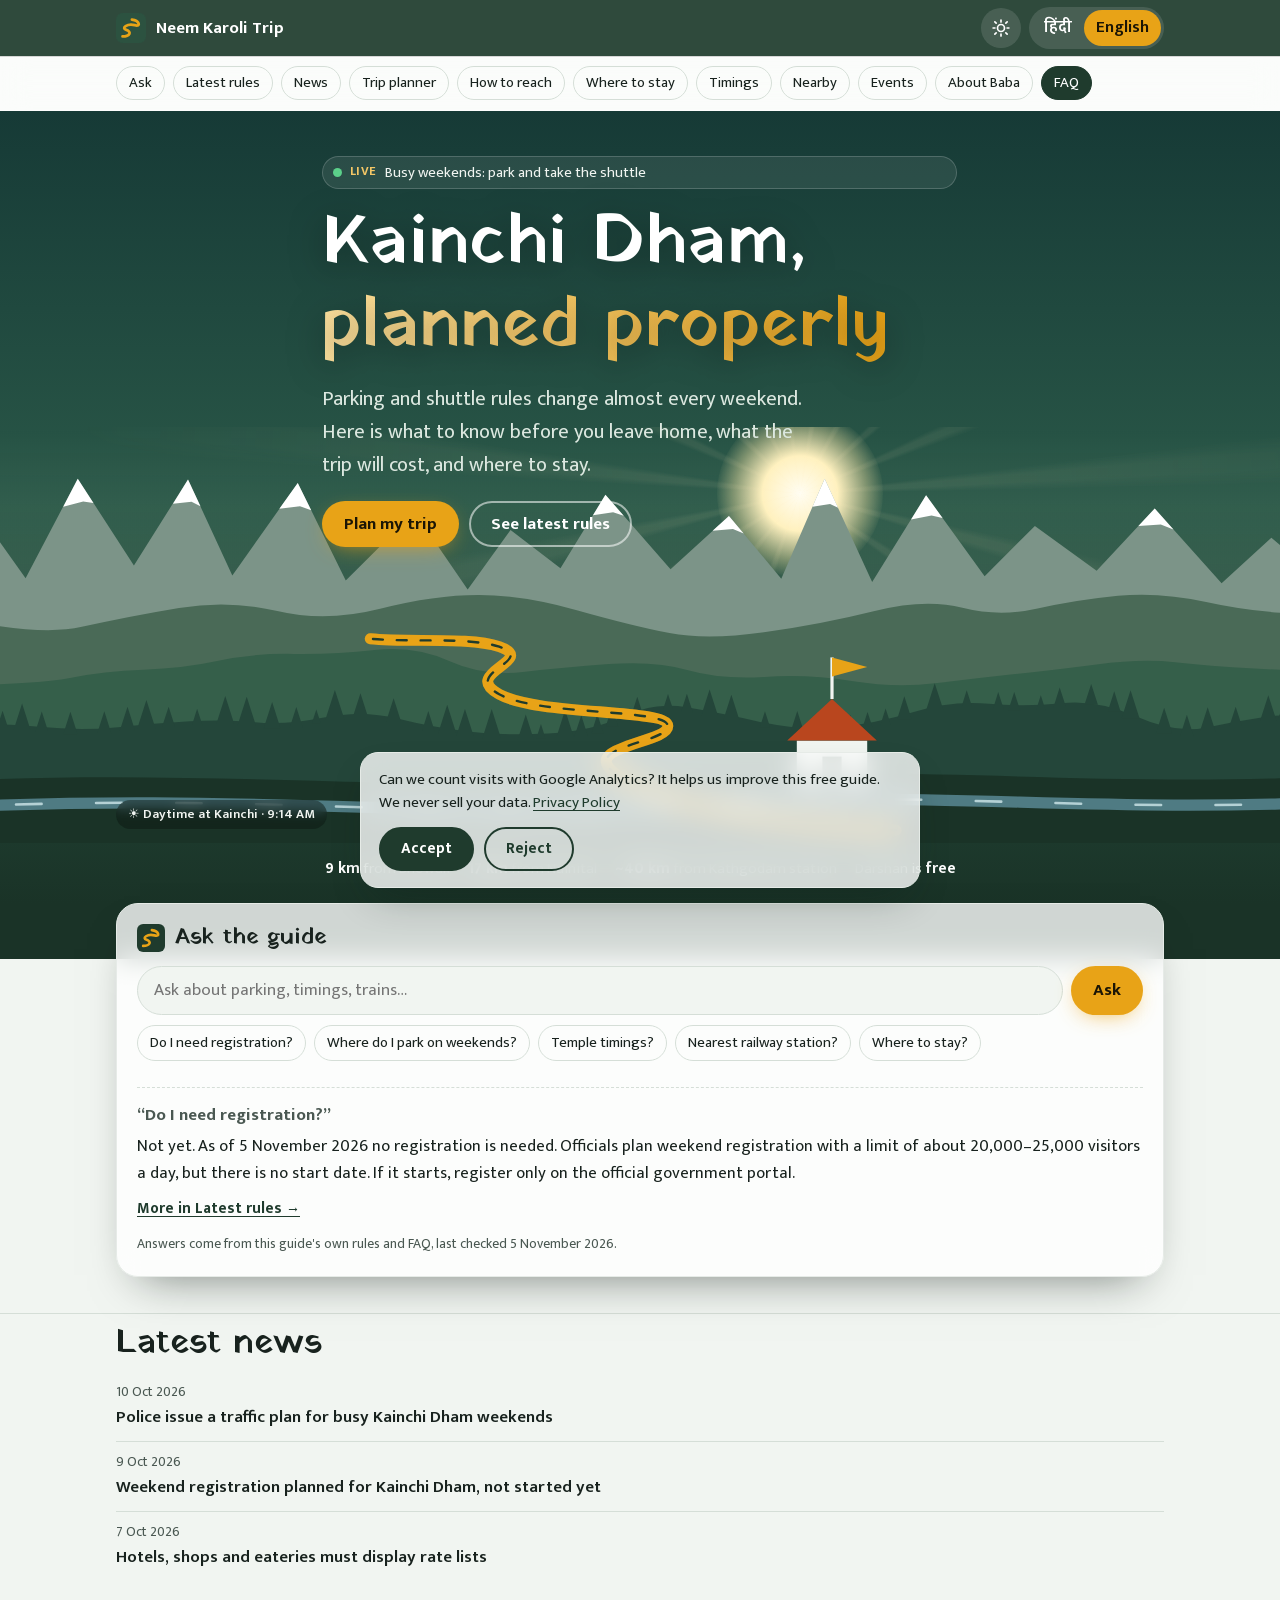
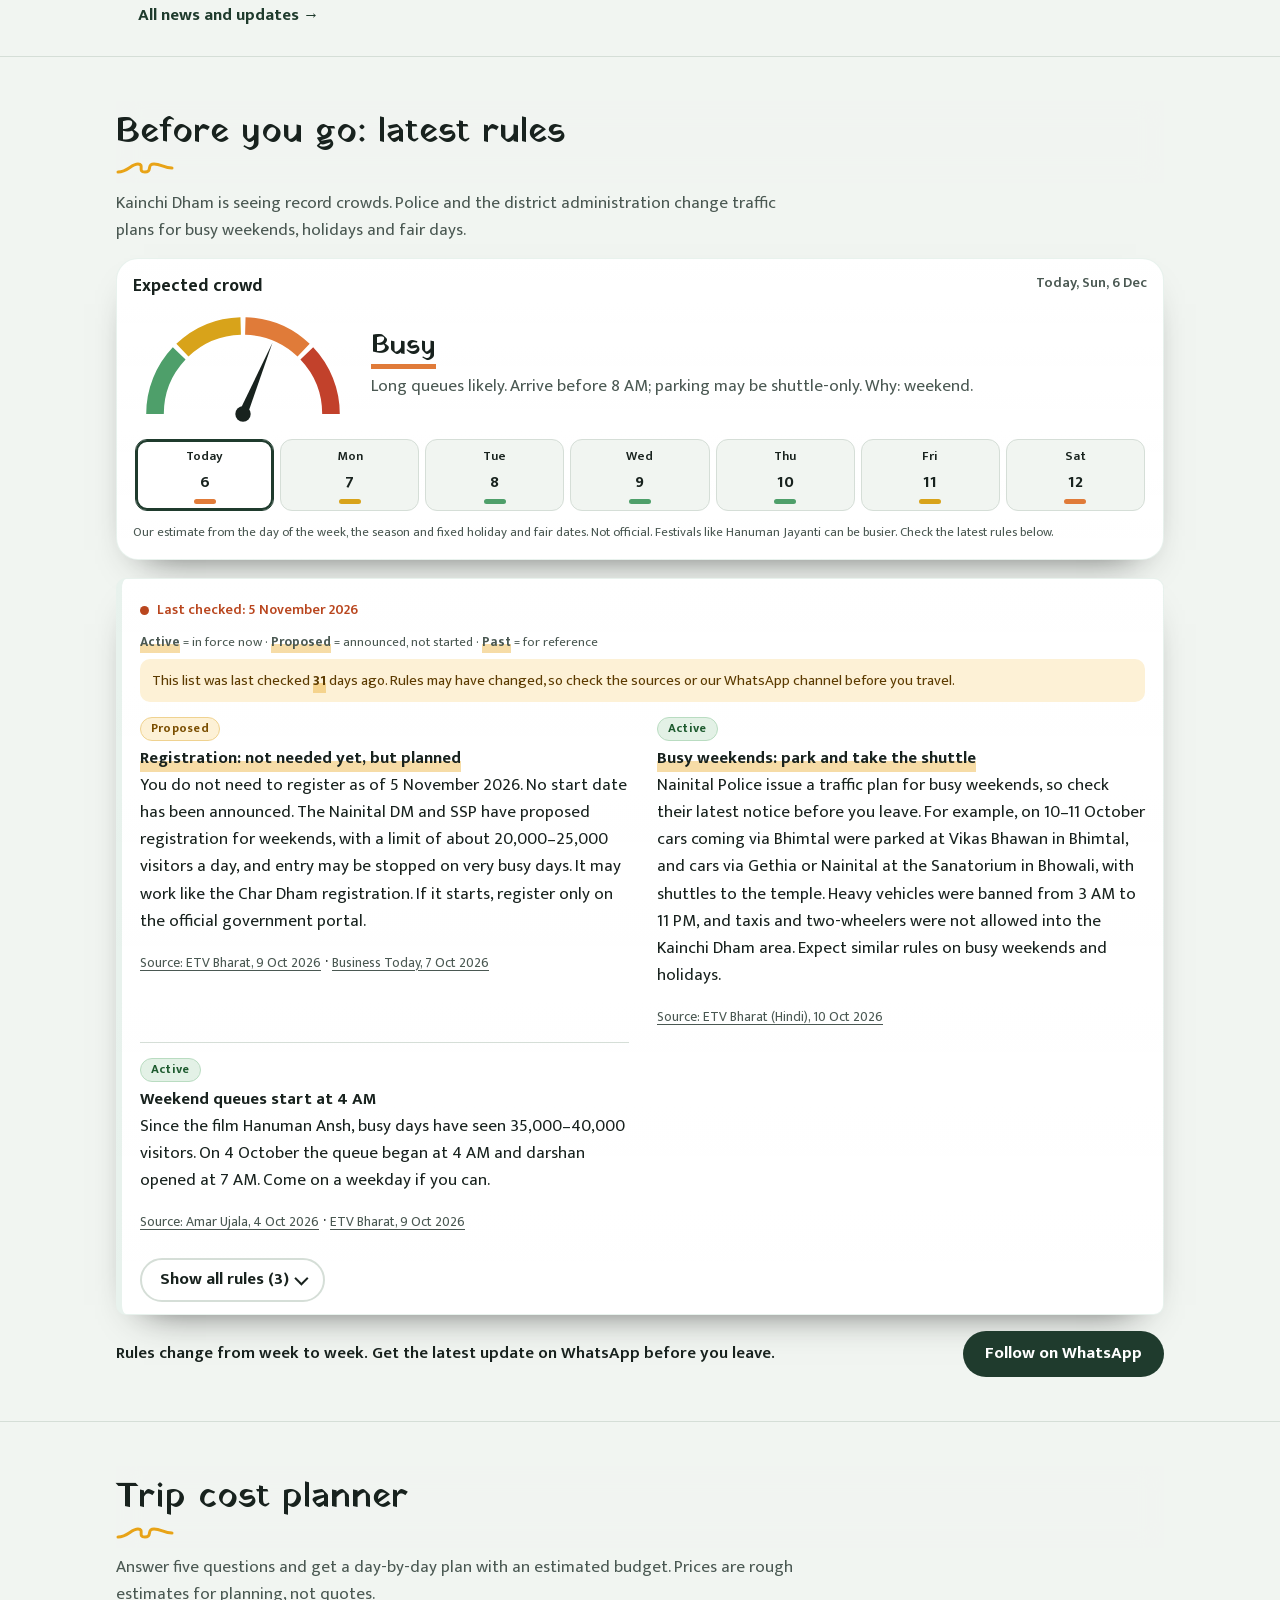
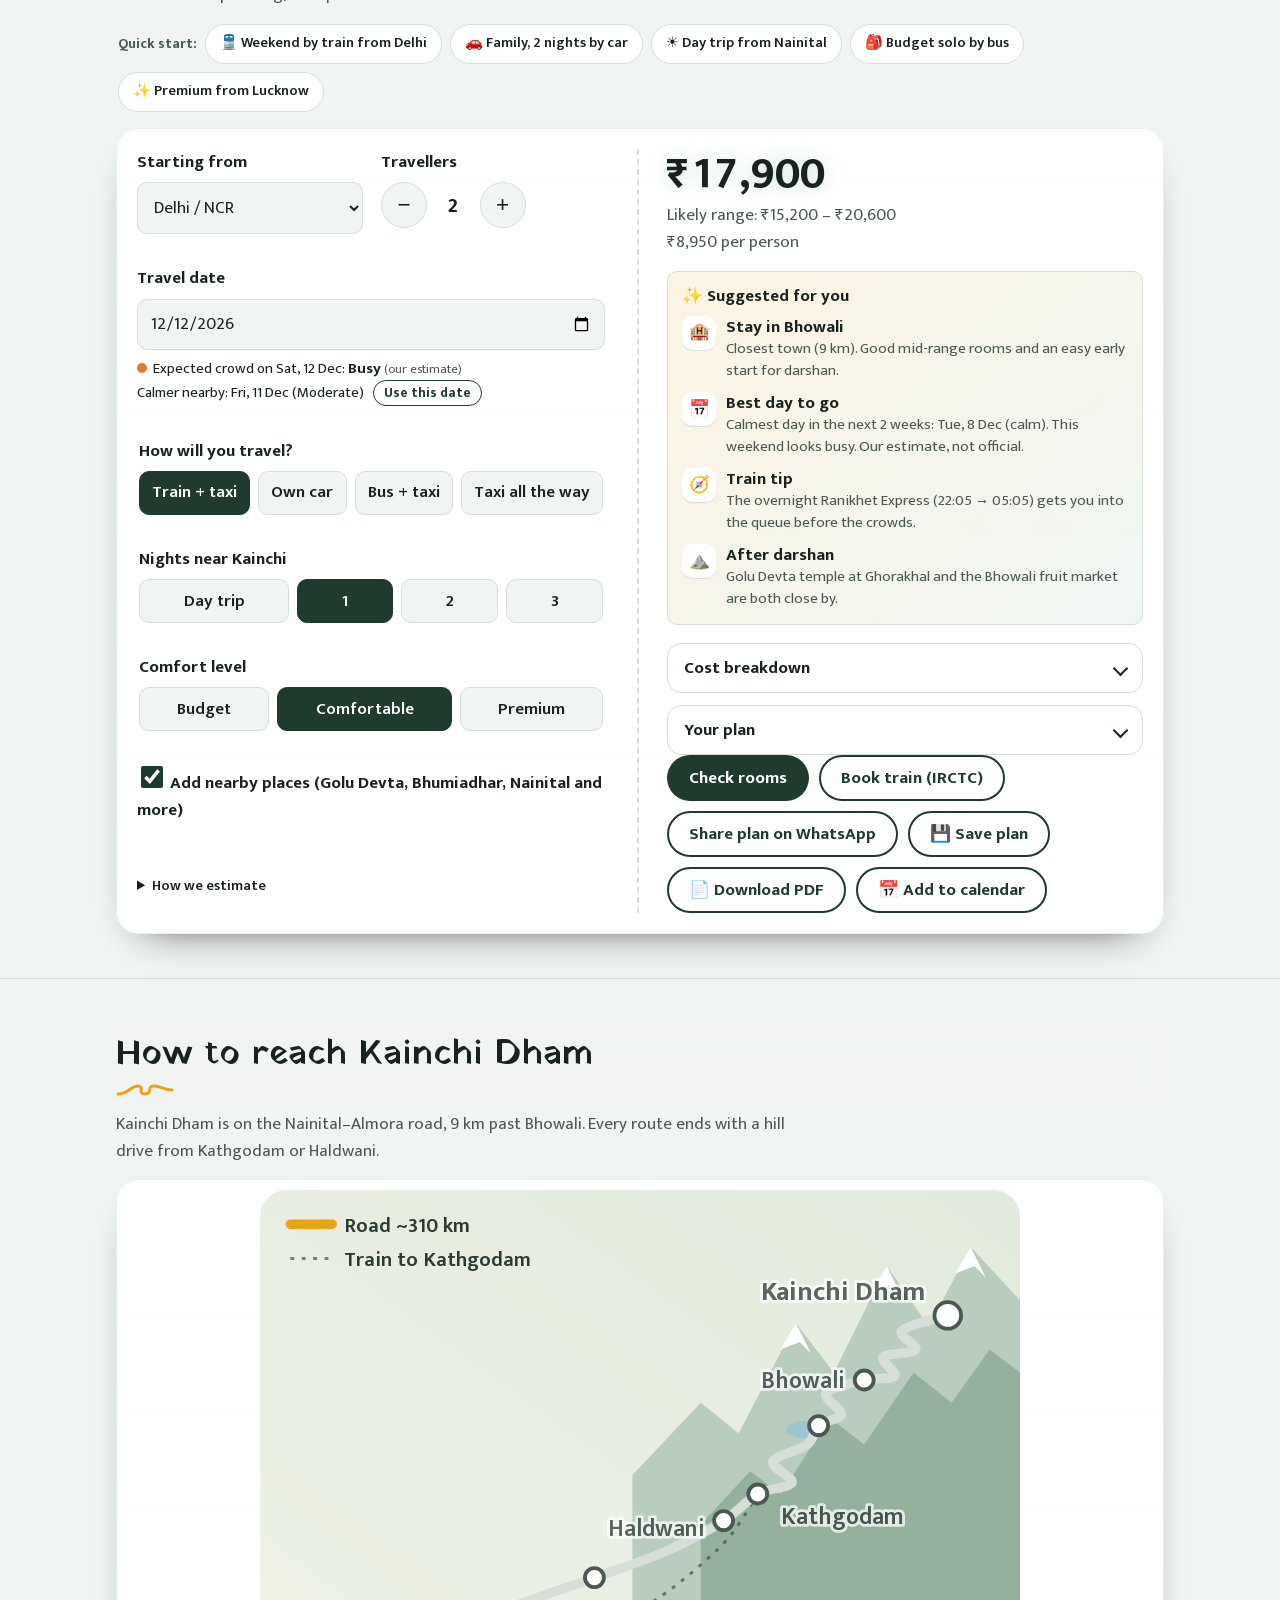
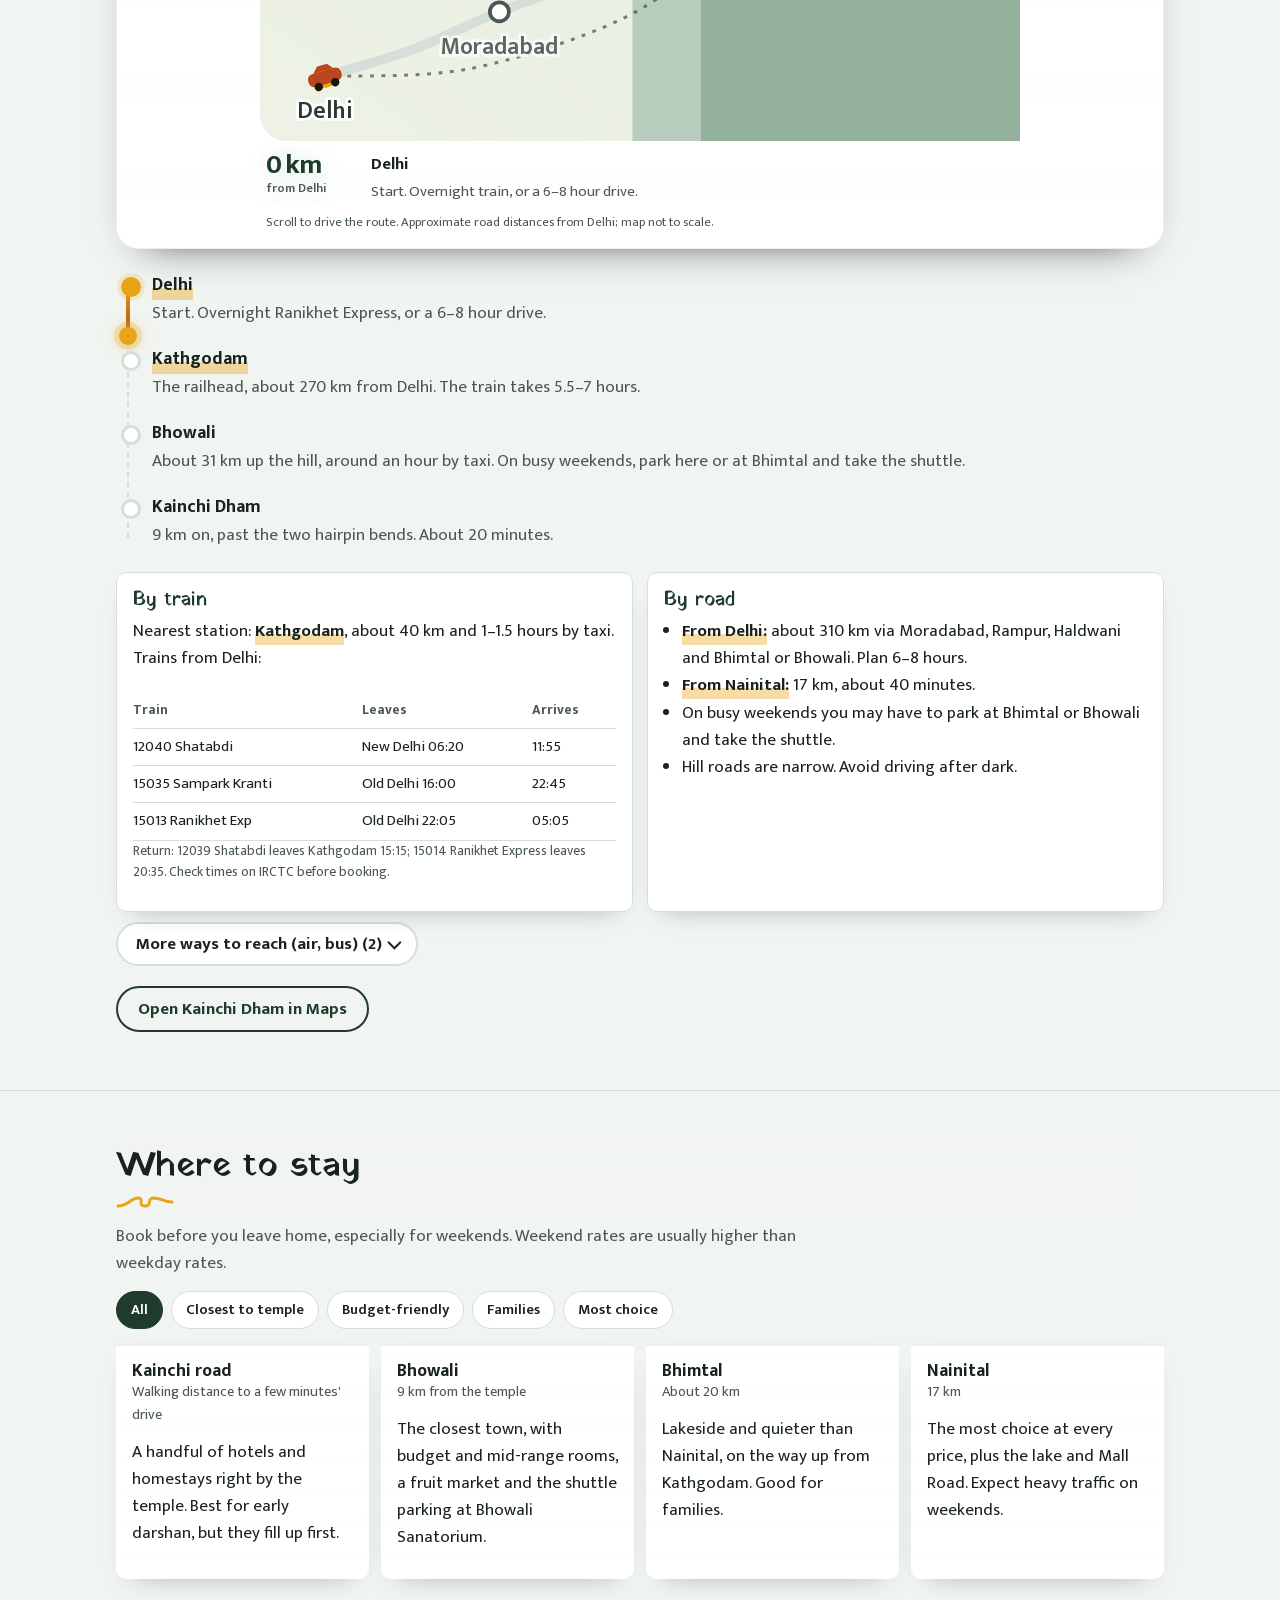
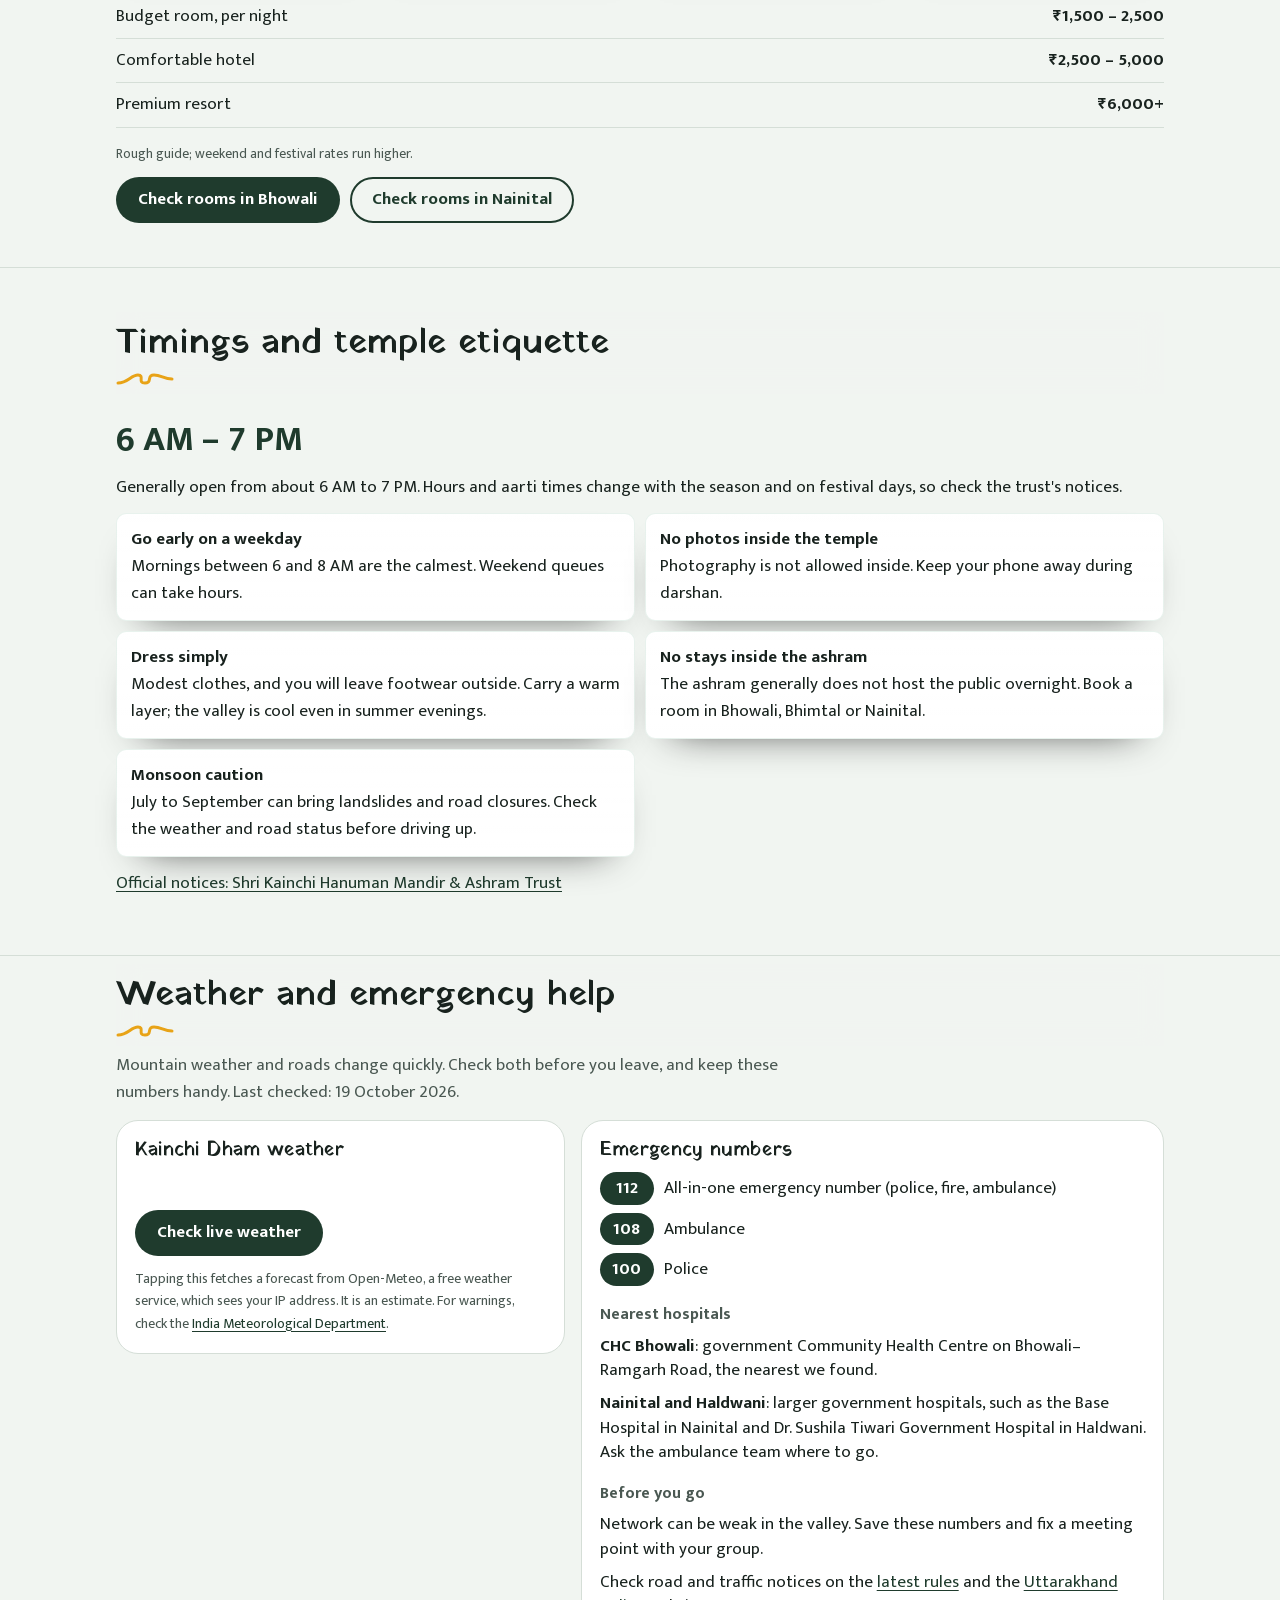
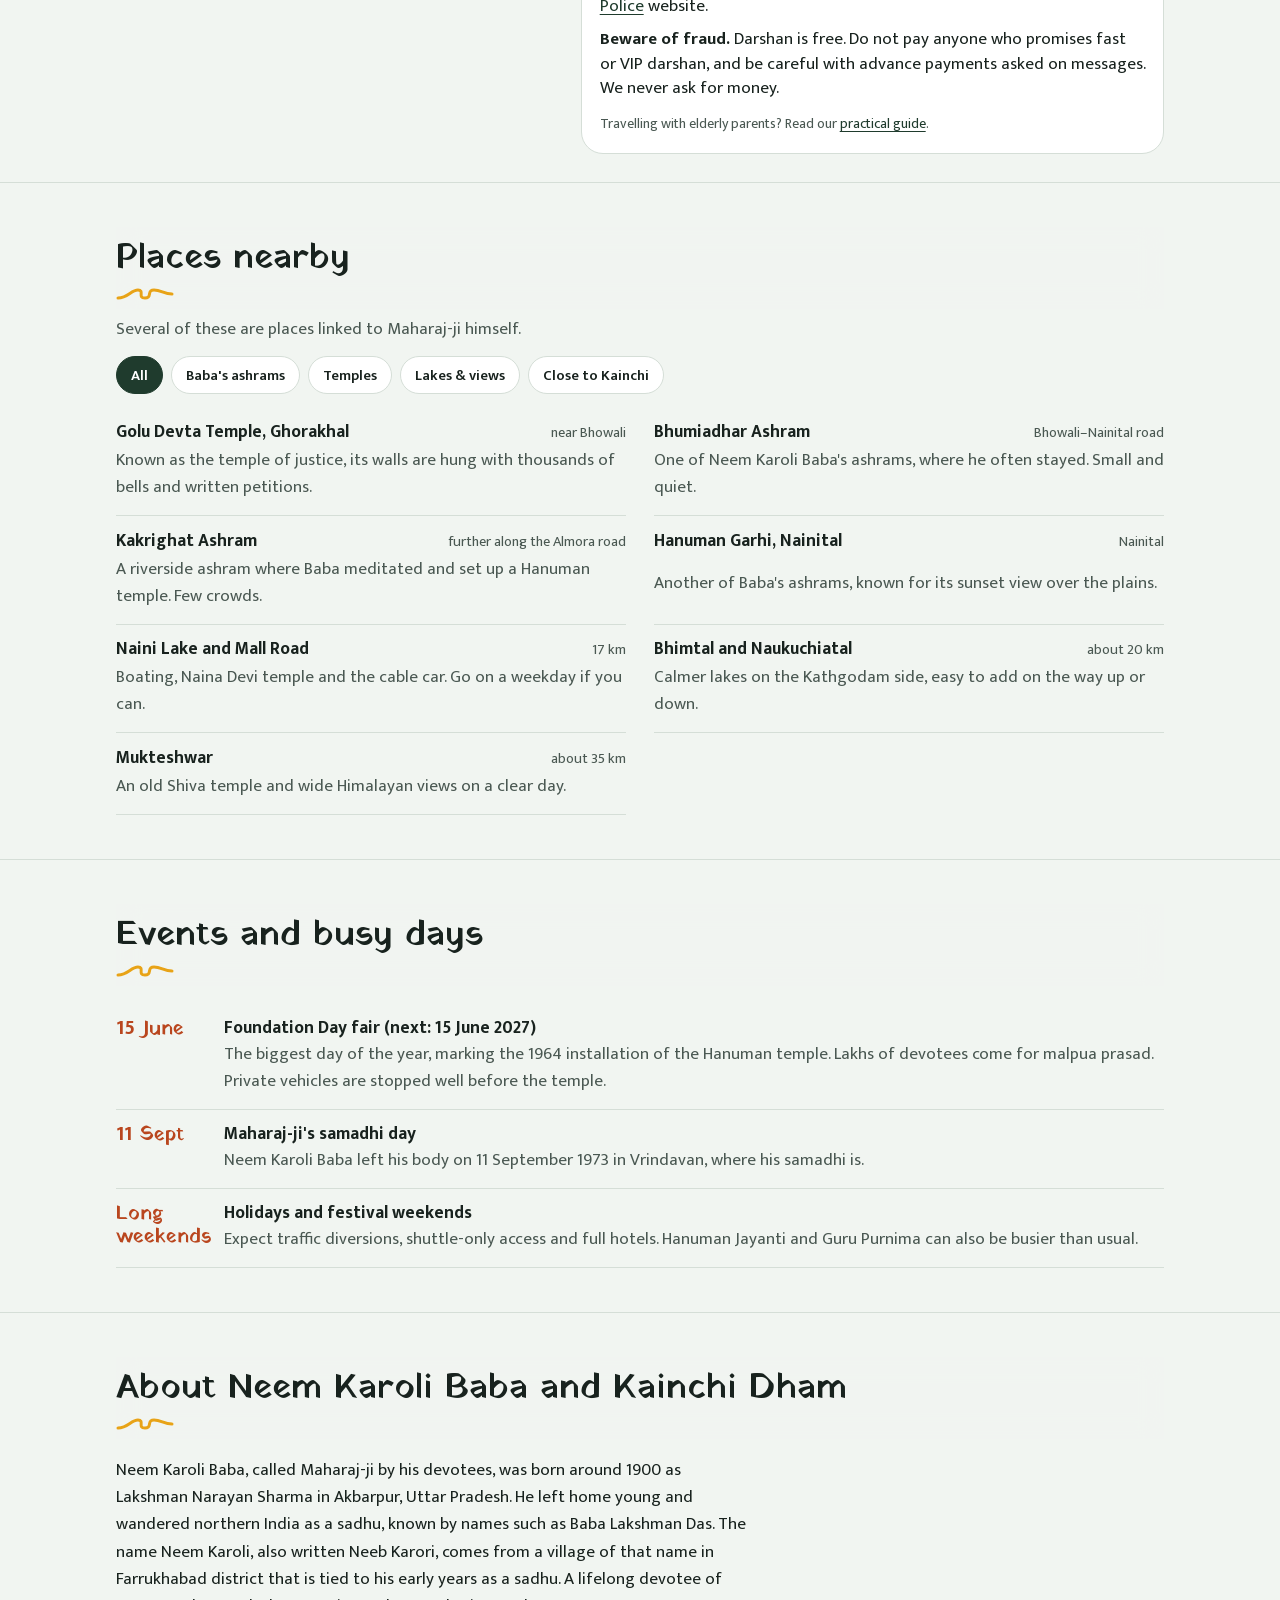
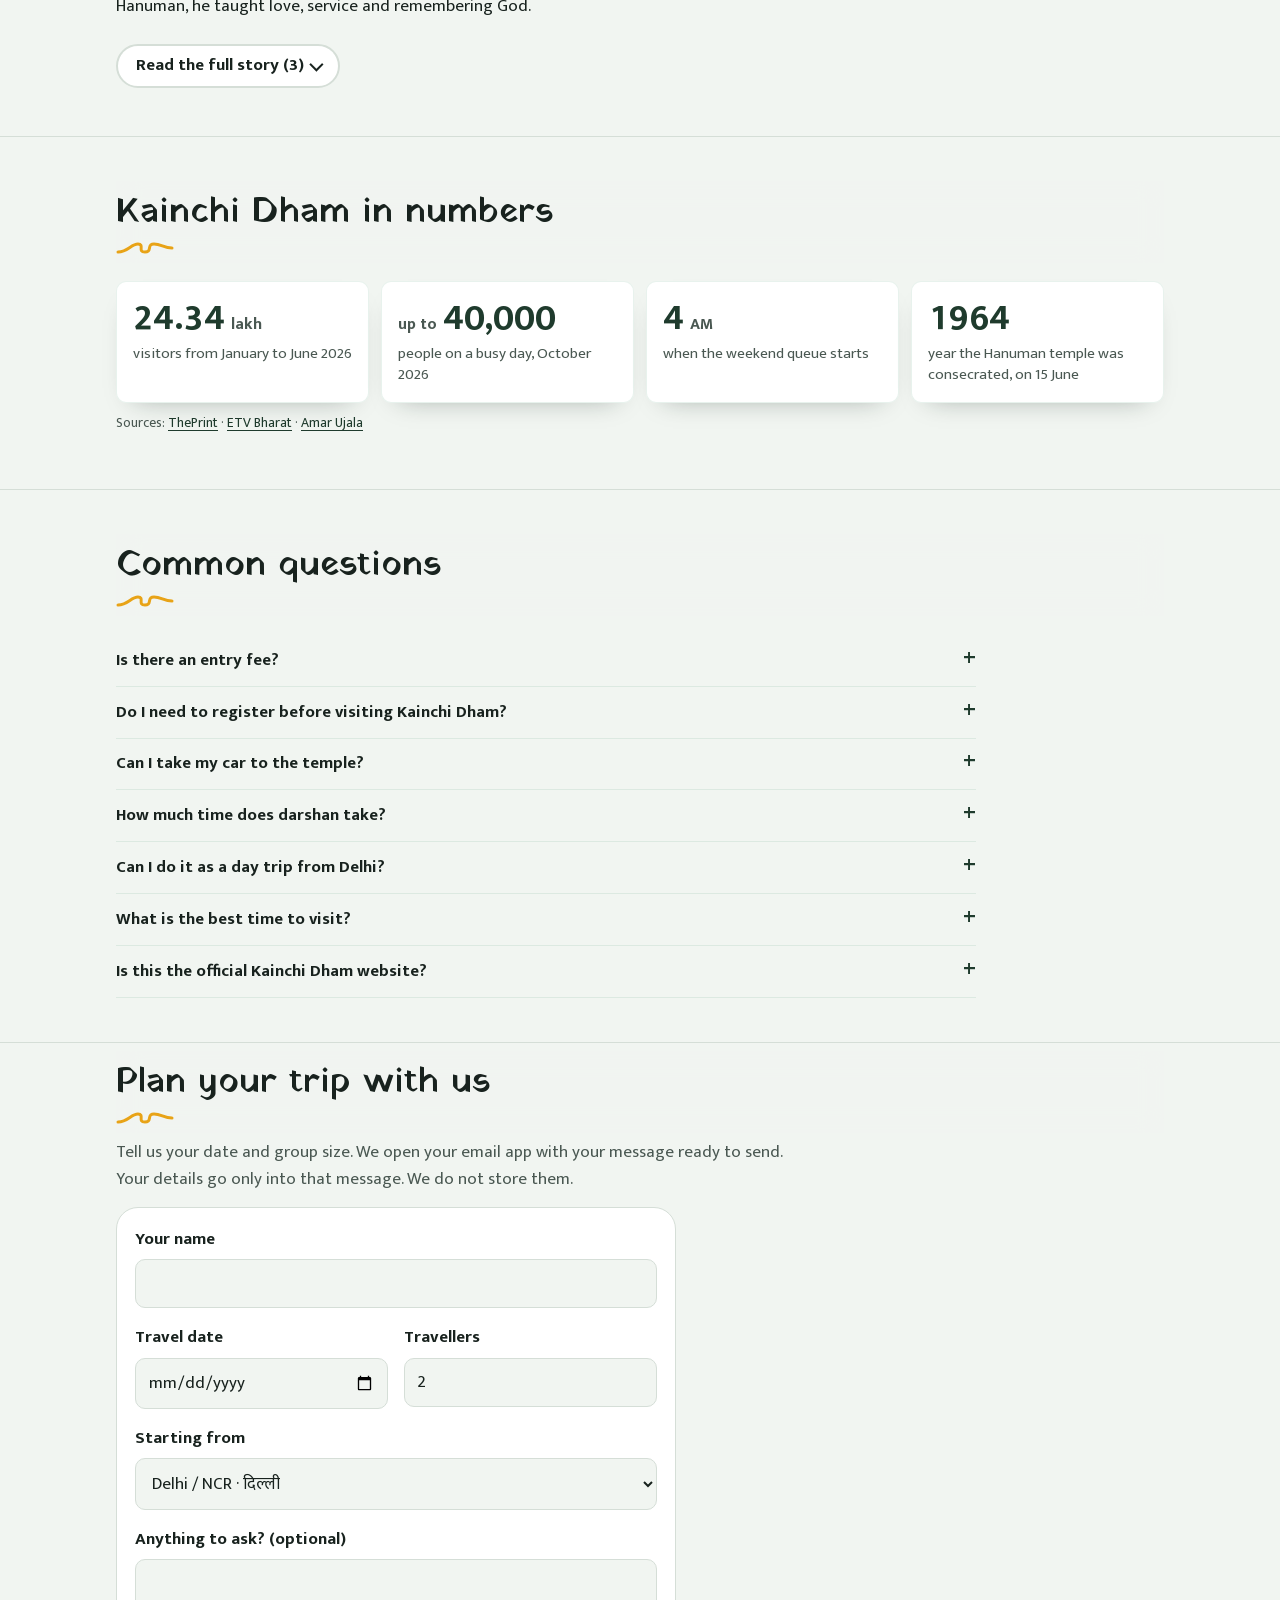
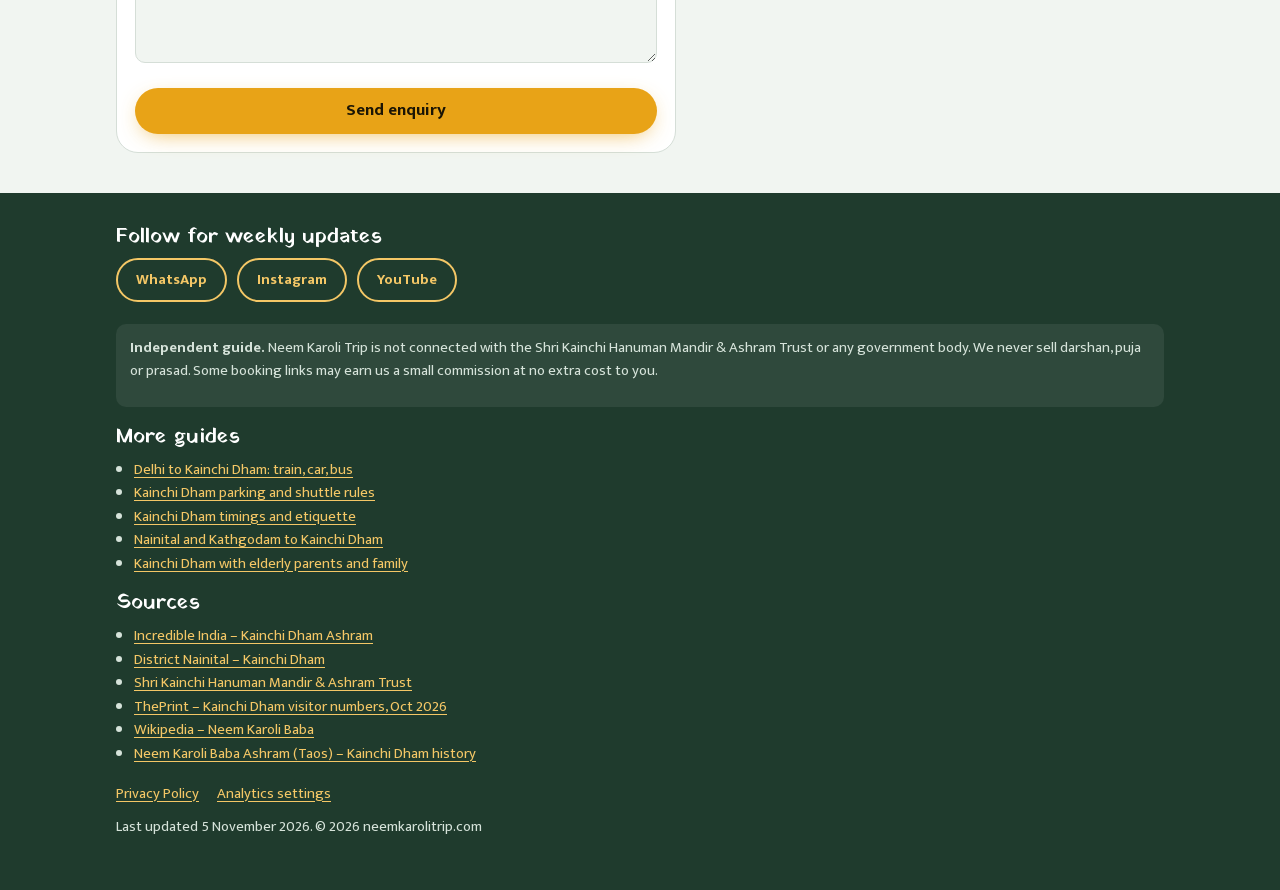
==== index.html @ 082c678f "Merge pull request #25 from DeepakKathayat/hindi-pages Hindi guide pages at /hi/ with hreflang (merg" ====
<!doctype html>
<html lang="en" data-lang="en">
<head>
<meta charset="utf-8">
<meta name="viewport" content="width=device-width, initial-scale=1">
<title>Kainchi Dham 2026: Timings, Parking &amp; Route | Neem Karoli Trip</title>
<meta name="description" content="Kainchi Dham (Neem Karoli Baba Ashram) guide: latest parking and shuttle rules, temple timings, how to reach, where to stay and a free trip cost planner.">
<link rel="canonical" href="https://neemkarolitrip.com/">
<meta name="robots" content="index, follow, max-image-preview:large">
<meta name="theme-color" content="#1F3B2D">
<script>
/* Apply the visitor's saved light/dark choice before the page paints (no flash). */
(function(){ try { var t = localStorage.getItem("nkt-theme"); if (t === "light" || t === "dark") document.documentElement.setAttribute("data-theme", t); } catch(e){} })();
</script>
<meta property="og:type" content="website">
<meta property="og:title" content="Kainchi Dham Trip Guide: rules, timings, routes and trip cost">
<meta property="og:description" content="Independent guide to visiting Neem Karoli Baba's Kainchi Dham. Latest parking and shuttle rules, how to reach, where to stay and a free cost planner.">
<meta property="og:url" content="https://neemkarolitrip.com/">
<meta property="og:locale" content="en_IN">
<meta property="og:locale:alternate" content="hi_IN">
<meta property="og:site_name" content="Neem Karoli Trip">
<meta property="og:image" content="https://neemkarolitrip.com/og-image.jpg">
<meta property="og:image:width" content="1200">
<meta property="og:image:height" content="630">
<meta property="og:image:alt" content="Kainchi Dham Trip Guide 2026 by Neem Karoli Trip: hills, the winding road and the temple by the river">
<meta name="twitter:card" content="summary_large_image">
<meta name="twitter:title" content="Kainchi Dham Trip Guide: rules, timings, routes and trip cost">
<meta name="twitter:description" content="Independent guide to visiting Neem Karoli Baba's Kainchi Dham. Latest parking and shuttle rules, how to reach, where to stay and a free cost planner.">
<meta name="twitter:image" content="https://neemkarolitrip.com/og-image.jpg">
<link rel="icon" href="/favicon.ico" sizes="48x48">
<link rel="icon" href="/favicon.svg" type="image/svg+xml">
<link rel="apple-touch-icon" href="/apple-touch-icon.png">
<link rel="manifest" href="/site.webmanifest">
<link rel="preload" href="/fonts/mukta-400-latin.woff2" as="font" type="font/woff2" crossorigin>
<link rel="preload" href="/fonts/yatra-one-latin.woff2" as="font" type="font/woff2" crossorigin>
<style>
/* Fonts hosted on this site (no third-party requests). Latin and Devanagari are split so each visitor downloads only what the page needs. */
@font-face{font-family:"Mukta";font-weight:400;font-display:swap;src:url(/fonts/mukta-400-latin.woff2) format("woff2");unicode-range:U+0000-00FF,U+0131,U+0152-0153,U+02BB-02BC,U+02C6,U+02DA,U+02DC,U+0304,U+0308,U+0329,U+2000-206F,U+20AC,U+20B9,U+2122,U+2190-2199,U+2212,U+2215,U+FEFF,U+FFFD}
@font-face{font-family:"Mukta";font-weight:400;font-display:swap;src:url(/fonts/mukta-400-deva.woff2) format("woff2");unicode-range:U+0900-097F,U+1CD0-1CF9,U+200C-200D,U+20A8,U+20F0,U+25CC,U+A830-A839,U+A8E0-A8FF}
@font-face{font-family:"Mukta";font-weight:600;font-display:swap;src:url(/fonts/mukta-600-latin.woff2) format("woff2");unicode-range:U+0000-00FF,U+0131,U+0152-0153,U+02BB-02BC,U+02C6,U+02DA,U+02DC,U+0304,U+0308,U+0329,U+2000-206F,U+20AC,U+20B9,U+2122,U+2190-2199,U+2212,U+2215,U+FEFF,U+FFFD}
@font-face{font-family:"Mukta";font-weight:600;font-display:swap;src:url(/fonts/mukta-600-deva.woff2) format("woff2");unicode-range:U+0900-097F,U+1CD0-1CF9,U+200C-200D,U+20A8,U+20F0,U+25CC,U+A830-A839,U+A8E0-A8FF}
@font-face{font-family:"Mukta";font-weight:700;font-display:swap;src:url(/fonts/mukta-700-latin.woff2) format("woff2");unicode-range:U+0000-00FF,U+0131,U+0152-0153,U+02BB-02BC,U+02C6,U+02DA,U+02DC,U+0304,U+0308,U+0329,U+2000-206F,U+20AC,U+20B9,U+2122,U+2190-2199,U+2212,U+2215,U+FEFF,U+FFFD}
@font-face{font-family:"Mukta";font-weight:700;font-display:swap;src:url(/fonts/mukta-700-deva.woff2) format("woff2");unicode-range:U+0900-097F,U+1CD0-1CF9,U+200C-200D,U+20A8,U+20F0,U+25CC,U+A830-A839,U+A8E0-A8FF}
@font-face{font-family:"Yatra One";font-display:swap;src:url(/fonts/yatra-one-latin.woff2) format("woff2");unicode-range:U+0000-00FF,U+0131,U+0152-0153,U+02BB-02BC,U+02C6,U+02DA,U+02DC,U+0304,U+0308,U+0329,U+2000-206F,U+20AC,U+20B9,U+2122,U+2190-2199,U+2212,U+2215,U+FEFF,U+FFFD}
@font-face{font-family:"Yatra One";font-display:swap;src:url(/fonts/yatra-one-deva.woff2) format("woff2");unicode-range:U+0900-097F,U+1CD0-1CF9,U+200C-200D,U+20A8,U+20F0,U+25CC,U+A830-A839,U+A8E0-A8FF}
/* Digits and the rupee sign inside Yatra One headings come from Mukta Bold, so every number looks the same */
@font-face{font-family:"Yatra One";font-display:swap;src:url(/fonts/mukta-700-latin.woff2) format("woff2");unicode-range:U+0030-0039,U+20B9}
/* Fallbacks sized to match our fonts, so text doesn't jump when the real fonts arrive */
@font-face{font-family:"Mukta Fallback";src:local("Arial"),local("Roboto"),local("Helvetica Neue"),local("Liberation Sans");size-adjust:93.8%;ascent-override:120.5%;descent-override:56.7%;line-gap-override:0%}
@font-face{font-family:"Mukta Fallback";font-weight:600 700;src:local("Arial Bold"),local("Roboto Bold"),local("Helvetica Neue Bold"),local("Liberation Sans Bold");size-adjust:92.4%;ascent-override:122.3%;descent-override:57.6%;line-gap-override:0%}
@font-face{font-family:"Yatra Fallback";src:local("Arial"),local("Roboto"),local("Helvetica Neue"),local("Liberation Sans");size-adjust:110.5%;ascent-override:89.7%;descent-override:44.1%;line-gap-override:0%}
</style>

<script type="application/ld+json">
{
  "@context": "https://schema.org",
  "@graph": [
    {
      "@type": "WebSite",
      "name": "Neem Karoli Trip",
      "url": "https://neemkarolitrip.com/",
      "inLanguage": ["en-IN", "hi-IN"],
      "publisher": {
        "@type": "Organization",
        "name": "Neem Karoli Trip",
        "url": "https://neemkarolitrip.com/",
        "sameAs": [
          "https://www.instagram.com/neemkarolitrip/",
          "https://www.youtube.com/@NeemKaroliTrip",
          "https://whatsapp.com/channel/0029VbDgY4nIiRoyCXgAjm0I"
        ]
      }
    },
    {
      "@type": "TouristAttraction",
      "name": "Kainchi Dham (Neem Karoli Baba Ashram)",
      "description": "Hanuman temple and ashram founded by Neem Karoli Baba on the Nainital–Almora road, 9 km from Bhowali and 17 km from Nainital, Uttarakhand.",
      "address": {"@type": "PostalAddress", "addressLocality": "Kainchi Dham, Nainital", "addressRegion": "Uttarakhand", "postalCode": "263132", "addressCountry": "IN"},
      "isAccessibleForFree": true
    },
    {
      "@type": "FAQPage",
      "mainEntity": [
        {"@type": "Question", "name": "What are the Kainchi Dham temple timings?", "acceptedAnswer": {"@type": "Answer", "text": "The temple is generally open from about 6:00 AM to 7:00 PM. Hours change on festival days, so check the temple trust's notices before you go."}},
        {"@type": "Question", "name": "Is there an entry fee at Kainchi Dham?", "acceptedAnswer": {"@type": "Answer", "text": "No. Darshan at Kainchi Dham is free."}},
        {"@type": "Question", "name": "Do I need registration to visit Kainchi Dham?", "acceptedAnswer": {"@type": "Answer", "text": "Not yet. As of 5 November 2026 no registration is needed. Officials plan weekend registration with a daily limit of about 20,000 to 25,000 visitors, but no start date has been announced."}},
        {"@type": "Question", "name": "Can I drive my own car to Kainchi Dham?", "acceptedAnswer": {"@type": "Answer", "text": "On normal weekdays you can drive up to the parking areas. On busy weekends, holidays and fair days, police send private vehicles to set parking lots such as Bhimtal Vikas Bhawan or Bhowali Sanatorium, and shuttles take visitors to the temple."}},
        {"@type": "Question", "name": "Can I stay inside the Kainchi Dham ashram?", "acceptedAnswer": {"@type": "Answer", "text": "The ashram generally does not offer overnight stays to the public. Book a hotel or homestay in Bhowali, Bhimtal or Nainital before you travel."}},
        {"@type": "Question", "name": "Which is the nearest railway station to Kainchi Dham?", "acceptedAnswer": {"@type": "Answer", "text": "Kathgodam, about 40 km away (around 1 to 1.5 hours by taxi)."}},
        {"@type": "Question", "name": "What is the best time to visit Kainchi Dham?", "acceptedAnswer": {"@type": "Answer", "text": "March to June and September to November have the best weather. Weekday mornings are the calmest time for darshan."}}
      ]
    }
  ]
}
</script>

<style id="critical">/* AUTO-GENERATED by tools/make-critical.py: the rules the first screen needs. Edit style.css, then re-run the tool. */
:root{--pine:#1F3B2D;--pine-2:#2C5240;--marigold:#E8A317;--sindoor:#B9461E;--river:#3F6670;--mist:#F1F5F1;--paper:#FFFFFF;--ink:#18221E;--ink-2:#4A5852;--line:#D5DED7;--bg:var(--mist);--surface:var(--paper);--text:var(--ink);--muted:var(--ink-2);--accent:var(--pine);--accent-ink:#FFFFFF;--hl:var(--marigold);--alert:var(--sindoor);--radius-lg:22px;--radius-sm:10px;}@media (prefers-color-scheme: dark){:root:not([data-theme="light"]){--bg:#0F1915;--surface:#16231D;--text:#E6EDE8;--muted:#A7B6AE;--line:#2A3B33;--accent:#7FB79A;--accent-ink:#0F1915;--hl:#F0B73A;--alert:#F08A5D;color-scheme:dark;}}:root[data-theme="dark"]{--bg:#0F1915;--surface:#16231D;--text:#E6EDE8;--muted:#A7B6AE;--line:#2A3B33;--accent:#7FB79A;--accent-ink:#0F1915;--hl:#F0B73A;--alert:#F08A5D;color-scheme:dark;}*{box-sizing:border-box}html{scroll-behavior:smooth;-webkit-text-size-adjust:100%}@media (prefers-reduced-motion: reduce){html{scroll-behavior:auto}}body{margin:0;background:var(--bg);color:var(--text);font-family:"Mukta","Mukta Fallback",system-ui,-apple-system,"Segoe UI",sans-serif;font-size:17px;line-height:1.6;}html[data-lang="en"] body [lang="hi"],html[data-lang="hi"] body [lang="en"]{display:none !important}a{color:var(--accent);text-underline-offset:3px}h1,h2,h3{font-family:"Yatra One","Yatra Fallback","Mukta","Mukta Fallback",serif;font-weight:400;line-height:1.2;margin:0}h2{font-size:clamp(1.6rem,4.5vw,2.2rem);color:var(--text)}p{margin:0 0 .8em}.wrap{max-width:860px;margin:0 auto;padding:0 16px}.sr-only{position:absolute;width:1px;height:1px;overflow:hidden;clip:rect(0 0 0 0);white-space:nowrap}.bar{position:sticky;top:0;z-index:20;background:var(--pine);color:#fff;box-shadow:0 1px 0 rgba(0,0,0,.15)}.bar .wrap{display:flex;align-items:center;justify-content:space-between;gap:12px;min-height:56px}.brand{display:flex;align-items:center;gap:10px;color:#fff;text-decoration:none;font-weight:700;font-size:1.05rem}.brand svg{flex:none}.lang{display:flex;background:rgba(255,255,255,.12);border-radius:999px;padding:3px}.lang button{border:0;background:transparent;color:#fff;font:inherit;font-weight:600;padding:4px 12px;border-radius:999px;cursor:pointer}.lang button[aria-pressed="true"]{background:var(--marigold);color:#1B1505}.chips{background:var(--surface);border-bottom:1px solid var(--line);position:sticky;top:56px;z-index:19}.chips-in{display:flex;align-items:center;max-width:860px;margin:0 auto}.chips nav{display:flex;gap:8px;overflow-x:auto;padding:10px 16px;flex:1;min-width:0;scrollbar-width:none;-webkit-mask-image:linear-gradient(to right,#000 calc(100% - 26px),transparent);mask-image:linear-gradient(to right,#000 calc(100% - 26px),transparent)}.chips nav.at-end{-webkit-mask-image:none;mask-image:none}.chips a{flex:none;text-decoration:none;color:var(--text);border:1px solid var(--line);border-radius:999px;padding:4px 12px;font-size:.92rem;white-space:nowrap}.hero{background:var(--pine);color:#fff;overflow:hidden}.hero .wrap{padding-top:28px;padding-bottom:0}.hero h1{font-size:clamp(2.1rem,8vw,3.6rem);color:#fff;max-width:8.58em}.hero .lede{font-size:1.1rem;max-width:36ch;color:#DCE8E0;margin:14px 0 20px}.cta{display:flex;flex-wrap:wrap;gap:10px;margin-bottom:8px}.btn{display:inline-flex;align-items:center;justify-content:center;gap:8px;min-height:46px;padding:0 20px;border-radius:999px;font:inherit;font-weight:700;text-decoration:none;border:2px solid transparent;cursor:pointer}.btn-main{background:var(--marigold);color:#1B1505}.btn-ghost{border-color:rgba(255,255,255,.55);color:#fff;background:transparent}.facts{display:flex;flex-wrap:wrap;gap:6px 18px;font-size:.95rem;color:#CFE0D5;padding:14px 0 22px}.facts b{color:#fff;font-weight:700}section{padding:44px 0;border-bottom:1px solid var(--line);scroll-margin-top:104px}.sec-head{margin-bottom:18px}.sec-head p{color:var(--muted);margin-top:6px;max-width:60ch}.src{font-size:.85rem;color:var(--muted)}.route ul{margin:6px 0 0;padding-left:18px}.dos li{background:var(--surface);border:1px solid var(--line);border-radius:var(--radius-sm);padding:12px 14px}.dos b{display:block}.places p{grid-column:1 / -1;margin:0;color:var(--muted)}.events p{margin:2px 0 0;color:var(--muted)}.story p{max-width:64ch}.story .pull{font-family:"Yatra One","Yatra Fallback",serif;max-width:39.23em;font-size:1.35rem;line-height:1.35;color:var(--accent);border-left:4px solid var(--hl);padding-left:14px;margin:18px 0}details.faq{border-bottom:1px solid var(--line);padding:12px 0}details.faq summary{cursor:pointer;font-weight:700;font-size:1.05rem;list-style:none;display:flex;justify-content:space-between;gap:12px}details.faq summary::after{content:"+";font-size:1.4rem;line-height:1;color:var(--accent)}details.faq p{margin:8px 0 0;color:var(--muted)}:root{--hill-0:#6E8377;  /* far Himalaya, hazy */--snow:#F3E6CC;    /* snow caps in sunrise light */--hill-1:#4A6A57;--hill-2:#355F4A;--hill-3:#24463A;--hill-4:#1A3327;  /* river bank */--ease:cubic-bezier(.2,.7,.2,1);}.bar{top:env(safe-area-inset-top,0px)}.chips{top:calc(56px + env(safe-area-inset-top,0px))}.chips a{transition:background .25s,border-color .25s,color .25s}.progress{position:absolute;left:0;right:0;bottom:-3px;height:3px;pointer-events:none}.progress span{display:block;height:100%;background:linear-gradient(90deg,var(--marigold),#F4C766);transform-origin:0 50%;transform:scaleX(0);box-shadow:0 0 10px rgba(232,163,23,.55)}.hero{position:relative;background:linear-gradient(180deg,#10211A 0%,var(--pine) 48%,var(--hill-4) 100%)}.hero .scene + .wrap{padding-top:0}.hero-copy{position:relative;z-index:2;will-change:transform,opacity}.hero-copy > *{animation:rise .9s var(--ease) both}.hero-copy > :nth-child(2){animation-delay:.08s}.hero-copy > :nth-child(3){animation-delay:.16s}.hero-copy > :nth-child(4){animation-delay:.24s}.live{display:inline-flex;align-items:center;gap:8px;max-width:100%;padding:6px 14px 6px 10px;margin-bottom:14px;border-radius:999px;background:rgba(255,255,255,.08);border:1px solid rgba(255,255,255,.18);color:#F1F5F1;text-decoration:none;font-size:.92rem;line-height:1.3;-webkit-backdrop-filter:blur(6px);backdrop-filter:blur(6px)}.live .dot{flex:none;width:9px;height:9px;border-radius:50%;background:#5BD08A;animation:ping 2s infinite}.live .tag{flex:none;font-weight:700;color:#F4C766;letter-spacing:.04em;text-transform:uppercase;font-size:.78rem}.live-text{min-width:0;overflow:hidden;text-overflow:ellipsis;white-space:nowrap;transition:opacity .35s,transform .35s}.scene{position:relative;height:clamp(220px,41vw,640px);margin-top:4px;overflow:hidden;background:linear-gradient(180deg,rgba(232,163,23,0) 0%,rgba(232,163,23,.20) 55%,rgba(185,70,30,.30) 100%)}.scene .layer{position:absolute;left:0;bottom:0;width:100%;height:80%;will-change:transform}.sun{position:absolute;left:56%;top:2%;width:clamp(90px,18vw,170px);aspect-ratio:1;border-radius:50%;background:radial-gradient(circle,#FFE9B0 0%,#F4C766 34%,rgba(232,163,23,.42) 56%,rgba(232,163,23,0) 72%);animation:sunrise 2.8s var(--ease) both}@media (min-width:760px){.scene{height:min(32.5vw,620px)}.scene .layer{height:100%}.sun{top:6%;width:clamp(120px,13vw,200px)}}.road{stroke-dasharray:1;stroke-dashoffset:1;animation:draw 2.4s .5s var(--ease) forwards}.river{stroke-dasharray:16 34;opacity:.8;animation:flow 6s linear infinite}.flag{transform-box:fill-box;transform-origin:0 50%;animation:wave 2.8s ease-in-out infinite}.door-glow{opacity:0;animation:doorglow 4.5s 2.8s ease-in-out infinite}.lights{position:absolute;inset:0;pointer-events:none}.lights i{position:absolute;left:var(--x);bottom:7%;width:6px;height:9px;border-radius:50% 50% 50% 50%/60% 60% 40% 40%;background:radial-gradient(circle at 50% 60%,#FFF3C4 0%,#F4C766 45%,rgba(232,163,23,0) 76%);box-shadow:0 0 12px 3px rgba(244,199,102,.5);opacity:0;animation:float var(--d) var(--t) linear infinite}.btn{position:relative;overflow:hidden;transition:transform .2s var(--ease),box-shadow .3s,background .3s,color .3s,border-color .3s}.btn-main{box-shadow:0 6px 22px -8px rgba(232,163,23,.8)}.btn-main::after{content:"";position:absolute;inset:0;pointer-events:none;background:linear-gradient(110deg,transparent 35%,rgba(255,255,255,.55) 50%,transparent 65%);transform:translateX(-130%);animation:sheen 6s 2.2s ease-in-out infinite}.ask{padding:0 0 36px;background:linear-gradient(180deg,var(--hill-4) 0 56px,var(--bg) 56px)}.ask-card{background:var(--surface);border:1px solid var(--line);border-radius:var(--radius-lg);padding:20px;box-shadow:0 22px 44px -24px rgba(10,20,15,.55)}.ask-card h2{display:flex;align-items:center;gap:10px;font-size:1.45rem}.ask-card h2 svg{flex:none}.ask-form{display:flex;gap:8px;margin:14px 0 10px}.ask-form input{flex:1;min-width:0;font:inherit;padding:10px 16px;border:1.5px solid var(--line);border-radius:999px;background:var(--bg);color:var(--text);min-height:48px;transition:border-color .2s,box-shadow .2s}.ask-form .btn{flex:none;min-height:48px}.ask-chips{display:flex;flex-wrap:wrap;gap:8px}.ask-chips button{font:inherit;font-size:.92rem;border:1px solid var(--line);background:transparent;color:var(--text);border-radius:999px;padding:5px 12px;cursor:pointer;transition:border-color .2s,color .2s}.ask-out{margin-top:16px;border-top:1px dashed var(--line);padding-top:14px;min-height:5.5em}.ask-q{font-weight:700;margin:0 0 4px;color:var(--muted)}.ask-q::before{content:"\201C"}.ask-q::after{content:"\201D"}.ask-a{margin:0 0 8px;font-size:1.05rem}.stat .big small{font-family:"Mukta","Mukta Fallback",system-ui,sans-serif;font-size:1rem;font-weight:700;color:var(--muted)}.stat p{margin:6px 0 0;color:var(--muted);font-size:.95rem;line-height:1.35}.journey .leg{display:block;color:var(--muted)}.hl-sweep{background:linear-gradient(transparent 60%,rgba(232,163,23,.38) 60%) no-repeat 0 0/0% 100%;transition:background-size .9s var(--ease) .15s}.sec-head{display:contents}.sec-head > p{max-width:60ch}.sec-head > :last-child{margin-bottom:18px}.scene{transform-origin:62% 100%;will-change:transform}@media (prefers-reduced-motion: reduce){*,*::before,*::after{animation:none !important;transition:none !important}.lights{display:none}.road{stroke-dashoffset:0}}.toast{position:fixed;left:50%;bottom:20px;z-index:70;transform:translate(-50%,24px);opacity:0;pointer-events:none;display:flex;align-items:center;gap:10px;width:max-content;max-width:calc(100vw - 32px);padding:12px 18px;border-radius:999px;background:var(--pine);color:#fff;font-weight:600;font-size:.95rem;box-shadow:0 14px 34px -12px rgba(16,33,26,.6);transition:transform .35s var(--ease),opacity .35s}.toast .spin{flex:none;width:16px;height:16px;border-radius:50%;border:2.5px solid rgba(244,199,102,.35);border-top-color:#F4C766;animation:spin .8s linear infinite}@media (prefers-reduced-motion: reduce){.ripple,.toast .spin,.result .breakdown,.result .days{animation:none}.toast{transition:none}}.consent{position:fixed;left:12px;right:12px;bottom:12px;z-index:60;max-width:560px;margin:0 auto;background:var(--surface);color:var(--text);border:1px solid var(--line);border-radius:18px;padding:16px 18px;box-shadow:0 18px 40px -16px rgba(16,33,26,.45);font-size:.95rem;line-height:1.5;animation:rise .5s var(--ease) both}.consent[hidden]{display:none}.consent p{margin:0 0 12px}.consent .row{display:flex;flex-wrap:wrap;gap:10px}.consent button{min-height:44px;padding:0 20px;border-radius:999px;font:inherit;font-weight:700;cursor:pointer;border:2px solid var(--accent)}.consent .yes{background:var(--accent);color:var(--accent-ink)}.consent .no{background:transparent;color:var(--accent)}.stars{position:absolute;left:0;right:0;top:0;height:62%;pointer-events:none;opacity:0;transition:opacity 1.2s}.stars i{position:absolute;left:0;top:0;width:2px;height:2px;border-radius:50%;background:#fff}.stars i.b{animation:twinkle 3.2s ease-in-out infinite}.stars i.c{animation:twinkle 4.6s 1.4s ease-in-out infinite}.moon{position:absolute;left:66%;top:8%;width:clamp(44px,7vw,70px);aspect-ratio:1;border-radius:50%;background:radial-gradient(circle at 38% 36%,#FFFBEA 0%,#F3EBCF 55%,#D9CFAE 100%);box-shadow:0 0 30px 8px rgba(255,246,214,.28),inset -10px -6px 0 0 rgba(0,0,0,.08);opacity:0;transform:translateY(20%);transition:opacity 1.2s,transform 1.2s}.sky-now{position:absolute;left:12px;top:10px;z-index:3;display:inline-flex;align-items:center;gap:6px;padding:4px 12px;border-radius:999px;background:rgba(10,20,16,.42);color:#F1F5F1;font-size:.82rem;font-weight:600;-webkit-backdrop-filter:blur(6px);backdrop-filter:blur(6px);pointer-events:none}.sky-now:empty{display:none}.hero[data-sky="day"]{background:linear-gradient(180deg,#163A36 0%,#2A5848 50%,var(--hill-4) 100%);--snow:#FFFFFF;--hill-0:#7C9488}.hero[data-sky="day"] .scene{background:linear-gradient(180deg,rgba(200,230,220,0) 0%,rgba(225,235,200,.12) 55%,rgba(232,200,120,.16) 100%)}.hero[data-sky="day"] .sun{top:-4%;background:radial-gradient(circle,#FFFDF2 0%,#FFF1BF 32%,rgba(255,236,170,.4) 56%,rgba(255,236,170,0) 72%)}.hero .sun{transition:top 1.2s var(--ease),opacity 1s}:root{--map-a:#EEF2E6;--map-b:#E2EBDD;--map-hill1:#B9CDBE;--map-hill2:#93B19C;--map-snow:#FFFFFF;--map-lake:#9CC6CF;--map-text:#2B3A33}@media (prefers-color-scheme: dark){:root:not([data-theme="light"]){--map-a:#18261F;--map-b:#1C2E25;--map-hill1:#2E473B;--map-hill2:#3A5949;--map-snow:#C9D3CC;--map-lake:#3F6670;--map-text:#D9E3DC}}:root[data-theme="dark"]{--map-a:#18261F;--map-b:#1C2E25;--map-hill1:#2E473B;--map-hill2:#3A5949;--map-snow:#C9D3CC;--map-lake:#3F6670;--map-text:#D9E3DC}.rm-plain-a{stop-color:var(--map-a)}.rm-plain-b{stop-color:var(--map-b)}.rm-legend text{font:600 11px "Mukta","Mukta Fallback",system-ui,sans-serif;fill:var(--map-text)}.rm-stop text{font:600 12.5px "Mukta","Mukta Fallback",system-ui,sans-serif;fill:var(--map-text);paint-order:stroke;stroke:var(--surface);stroke-width:3px;stroke-linejoin:round;opacity:.75;transition:opacity .35s}.rm-stop:not(.major) text{display:none}.rm-stop.end text{font-size:14px;font-weight:700}@media (prefers-reduced-motion: reduce){.stars i{animation:none}}:root{--glass:rgba(255,255,255,.70);--glass-strong:rgba(255,255,255,.86);--glass-line:rgba(255,255,255,.55);--bg-glass:rgba(241,245,241,.82)}@media (prefers-color-scheme: dark){:root:not([data-theme="light"]){--glass:rgba(22,35,29,.62);--glass-strong:rgba(22,35,29,.80);--glass-line:rgba(127,183,154,.16);--bg-glass:rgba(15,25,21,.78)}}:root[data-theme="dark"]{--glass:rgba(22,35,29,.62);--glass-strong:rgba(22,35,29,.80);--glass-line:rgba(127,183,154,.16);--bg-glass:rgba(15,25,21,.78)}.bar-tools{display:flex;align-items:center;gap:8px}.theme-btn{flex:none;width:40px;height:40px;display:grid;place-items:center;border:0;border-radius:50%;background:rgba(255,255,255,.12);color:#fff;cursor:pointer;transition:background .25s,transform .2s}.theme-btn svg{width:20px;height:20px;transition:transform .5s var(--ease),opacity .3s}.theme-btn .moon-i{position:absolute;opacity:0;transform:rotate(-90deg) scale(.6)}.theme-btn{position:relative}.brand{white-space:nowrap}@media (max-width:380px){.bar .wrap{gap:8px}.brand{gap:7px;font-size:.98rem}.brand svg{width:26px;height:26px}.theme-btn{width:34px;height:34px}.bar-tools{gap:6px}.lang button{padding:4px 9px}}.theme-dark .theme-btn .sun-i{opacity:0;transform:rotate(90deg) scale(.6)}.theme-dark .theme-btn .moon-i{opacity:1;transform:none}@supports ((-webkit-backdrop-filter:blur(1px)) or (backdrop-filter:blur(1px))){.bar{background:rgba(31,59,45,.92);-webkit-backdrop-filter:saturate(160%) blur(14px);backdrop-filter:saturate(160%) blur(14px)}.chips{background:var(--glass);border-bottom-color:var(--glass-line);-webkit-backdrop-filter:saturate(160%) blur(14px);backdrop-filter:saturate(160%) blur(14px)}.ask-card{background:var(--glass-strong);border-color:var(--glass-line);-webkit-backdrop-filter:saturate(150%) blur(18px);backdrop-filter:saturate(150%) blur(18px)}.toast{background:rgba(31,59,45,.86);-webkit-backdrop-filter:blur(12px);backdrop-filter:blur(12px)}}@media (prefers-color-scheme: dark){:root:not([data-theme="light"]) body::before{content:"";position:fixed;inset:0;z-index:-1;pointer-events:none;background:radial-gradient(900px 520px at 8% -6%,rgba(127,183,154,.13),transparent 62%),radial-gradient(760px 480px at 108% 38%,rgba(240,183,58,.08),transparent 62%),radial-gradient(700px 520px at 40% 115%,rgba(63,102,112,.16),transparent 64%),radial-gradient(rgba(127,183,154,.07) 1px,transparent 1.4px) 0 0/22px 22px}:root:not([data-theme="light"]) .route,.stay,.stat,.dos li,.status,.planner,.crowd,.routemap,.ask-card,details.faq{border-color:rgba(127,183,154,.18)}:root:not([data-theme="light"]) .route,.stay,.stat,.dos li,.status,.planner,.crowd,.routemap{background:linear-gradient(180deg,rgba(255,255,255,.04),rgba(255,255,255,.012)),var(--surface);box-shadow:inset 0 1px 0 rgba(255,255,255,.05),0 18px 40px -28px rgba(0,0,0,.85);transition:border-color .35s,box-shadow .35s}:root:not([data-theme="light"]) main h2{text-shadow:0 0 26px rgba(127,183,154,.28)}:root:not([data-theme="light"]) .progress span{box-shadow:0 0 14px rgba(240,183,58,.8)}}:root[data-theme="dark"] body::before{content:"";position:fixed;inset:0;z-index:-1;pointer-events:none;background:radial-gradient(900px 520px at 8% -6%,rgba(127,183,154,.13),transparent 62%),radial-gradient(760px 480px at 108% 38%,rgba(240,183,58,.08),transparent 62%),radial-gradient(700px 520px at 40% 115%,rgba(63,102,112,.16),transparent 64%),radial-gradient(rgba(127,183,154,.07) 1px,transparent 1.4px) 0 0/22px 22px}:root[data-theme="dark"] .route,.stay,.stat,.dos li,.status,.planner,.crowd,.routemap,.ask-card,details.faq{border-color:rgba(127,183,154,.18)}:root[data-theme="dark"] .route,.stay,.stat,.dos li,.status,.planner,.crowd,.routemap{background:linear-gradient(180deg,rgba(255,255,255,.04),rgba(255,255,255,.012)),var(--surface);box-shadow:inset 0 1px 0 rgba(255,255,255,.05),0 18px 40px -28px rgba(0,0,0,.85);transition:border-color .35s,box-shadow .35s}:root[data-theme="dark"] main h2{text-shadow:0 0 26px rgba(127,183,154,.28)}:root[data-theme="dark"] .progress span{box-shadow:0 0 14px rgba(240,183,58,.8)}@media (min-width:760px){.hero{min-height:calc(100svh - var(--stick,108px));display:flex;flex-direction:column}.hero-copy{flex:1 0 auto;display:flex;flex-direction:column;justify-content:center;padding-top:clamp(24px,5vh,64px) !important}.hero h1{font-size:clamp(2.6rem,5.4vw,4.6rem);max-width:9.19em;letter-spacing:.005em;text-shadow:0 6px 36px rgba(0,0,0,.35)}.hero .lede{font-size:clamp(1.1rem,1.6vw,1.3rem);max-width:42ch}.scene{margin-top:-10vw}.sky-now{top:auto;bottom:14px;left:max(12px,calc((100% - var(--wrapw,860px)) / 2 + 16px))}.sun::before{content:"";position:absolute;left:50%;top:50%;width:1100%;aspect-ratio:1;margin:-550% 0 0 -550%;pointer-events:none;background:repeating-conic-gradient(from 0deg,rgba(255,236,190,0) 0deg 7deg,rgba(255,236,190,.10) 9deg 11deg,rgba(255,236,190,0) 13deg 19deg);-webkit-mask:radial-gradient(circle,#000 0 10%,transparent 58%);mask:radial-gradient(circle,#000 0 10%,transparent 58%);animation:rays 160s linear infinite}.hero[data-sky="day"] .sun::before{opacity:.7}.scene .layer[data-depth]{transform-origin:50% 100%;animation:kenburns 34s ease-in-out infinite alternate}.scene .layer[data-depth="0.42"]{animation-duration:46s}.scene .layer[data-depth="0.30"]{animation-duration:40s;animation-delay:-8s}.scene .layer[data-depth="0.18"]{animation-duration:32s;animation-delay:-14s}.scene .layer[data-depth="0.08"]{animation-duration:28s;animation-delay:-4s}}@media (min-width:1024px){:root{--wrapw:1080px}.wrap{max-width:1080px}.chips-in{max-width:1080px}.sec-head > p{max-width:70ch}details.faq{max-width:860px}}@media (prefers-reduced-motion: reduce){.scene .layer[data-depth],.sun::before{animation:none}}.saved{margin:0 0 16px;padding:14px 16px;border:1px solid var(--line);border-radius:var(--radius-lg);background:var(--surface)}.ask-recent,.ask-sugg{display:flex;flex-wrap:wrap;align-items:center;gap:8px;margin-top:10px}.f-count{font-size:.85rem;color:var(--muted);margin-left:2px}.alertbar{background:linear-gradient(90deg,#9E3A17,#C9561F 55%,#D9771F);color:#fff;position:relative;z-index:3}.alertbar[hidden]{display:none}.alertbar .wrap{display:flex;align-items:center;gap:10px;min-height:46px;padding-top:7px;padding-bottom:7px}.alertbar p{margin:0;flex:1;min-width:0;font-size:.95rem;line-height:1.35}.alertbar a{color:#fff;font-weight:700;white-space:nowrap;text-underline-offset:3px}.ab-dot{flex:none;width:10px;height:10px;border-radius:50%;background:#FFE7B8;animation:abping 1.8s infinite}.ab-x{flex:none;width:34px;height:34px;border:0;border-radius:50%;background:rgba(255,255,255,.14);color:#fff;font:inherit;cursor:pointer}@media (prefers-reduced-motion: reduce){.ab-dot{animation:none}}@media (max-width:760px){.bar{-webkit-backdrop-filter:blur(8px) !important;backdrop-filter:blur(8px) !important}.chips{-webkit-backdrop-filter:blur(8px) !important;backdrop-filter:blur(8px) !important}}.hero h1 .wd{display:inline-block;animation:wordrise .8s var(--ease) both;animation-delay:calc(var(--k,0) * 90ms + 120ms)}.hero h1 .rot{display:inline-grid;vertical-align:top;max-width:100%;animation:wordrise .8s var(--ease) both;animation-delay:calc(var(--k,0) * 90ms + 120ms)}.rot > span{grid-area:1 / 1;background:linear-gradient(90deg,#FFE3A0,#F4C766 40%,#E8A317);-webkit-background-clip:text;background-clip:text;color:transparent;opacity:0;transform:translateY(.35em);filter:blur(5px);transition:opacity .55s var(--ease),transform .55s var(--ease),filter .55s var(--ease)}.rot > span.on{opacity:1;transform:none;filter:none}.diya-fx{position:absolute;inset:0;width:100%;height:100%;z-index:1;pointer-events:none}.hero.fx-on .lights{display:none}@media (prefers-reduced-motion: reduce){.hero h1 .wd,.hero h1 .rot{animation:none}.rot > span{transition:none}}.date-crowd{margin:8px 0 0;font-size:.93rem;color:var(--text);line-height:1.5}.date-crowd:empty{display:none}.cal-row{display:flex;flex-wrap:wrap;gap:8px;margin-top:10px;padding:12px;border:1px dashed var(--accent);border-radius:var(--radius-sm);animation:softin .3s var(--ease)}.cal-row[hidden]{display:none}.chips-all{flex:none;display:inline-flex;align-items:center;gap:6px;margin:0 14px 0 2px;min-height:38px;padding:0 13px;font:inherit;font-size:.92rem;font-weight:600;color:var(--accent-ink);background:var(--accent);border:1px solid var(--accent);border-radius:999px;cursor:pointer}.chips-all svg{width:18px;height:18px}@media (min-width:960px){.chips-all{display:none}.chips nav{-webkit-mask-image:none;mask-image:none}}.menu-sheet{position:fixed;inset:0;z-index:65;display:flex;align-items:flex-end;justify-content:center}.menu-sheet[hidden]{display:none}.menu-back{position:absolute;inset:0;background:rgba(8,16,12,.55);opacity:0;transition:opacity .22s}.menu-panel{position:relative;width:100%;max-width:560px;max-height:84vh;max-height:84dvh;overflow:auto;background:var(--surface);color:var(--text);border-radius:22px 22px 0 0;padding:6px 16px calc(18px + env(safe-area-inset-bottom,0px));box-shadow:0 -12px 40px rgba(0,0,0,.28);transform:translateY(28px);opacity:0;transition:transform .26s cubic-bezier(.2,.8,.2,1),opacity .22s}.menu-grab{width:42px;height:4px;border-radius:4px;background:var(--line);margin:8px auto 4px}.menu-head{display:flex;align-items:center;justify-content:space-between;gap:12px;padding:6px 2px 10px}.menu-title{margin:0;font-weight:700;font-size:1.05rem}.menu-x{flex:none;width:40px;height:40px;display:grid;place-items:center;font:inherit;font-size:1.5rem;line-height:1;color:var(--text);background:transparent;border:1px solid var(--line);border-radius:50%;cursor:pointer}.menu-list{list-style:none;margin:0;padding:0;display:grid;grid-template-columns:1fr 1fr;gap:8px}.menu-list a{display:flex;align-items:center;gap:10px;min-height:54px;padding:8px 12px;text-decoration:none;color:var(--text);background:var(--bg);border:1px solid var(--line);border-radius:14px;font-weight:600;line-height:1.25}.menu-list a .mi{flex:none;font-size:1.25rem;line-height:1}@media (prefers-reduced-motion: reduce){.menu-back,.menu-panel{transition:none}}@keyframes rise{from{opacity:0;transform:translateY(18px)}to{opacity:1;transform:none}}@keyframes ping{0%{box-shadow:0 0 0 0 rgba(91,208,138,.55)}70%{box-shadow:0 0 0 10px rgba(91,208,138,0)}100%{box-shadow:0 0 0 0 rgba(91,208,138,0)}}@keyframes sunrise{from{transform:translateY(45%);opacity:.25}to{transform:none;opacity:1}}@keyframes draw{to{stroke-dashoffset:0}}@keyframes flow{to{stroke-dashoffset:-100}}@keyframes wave{50%{transform:scaleX(.8) skewY(-7deg)}}@keyframes doorglow{50%{opacity:.85}}@keyframes float{0%{opacity:0;transform:translate(0,0) scale(.7)}12%{opacity:.95}65%{opacity:.6}100%{opacity:0;transform:translate(16px,-160px) scale(1)}}@keyframes sheen{0%{transform:translateX(-130%)}22%,100%{transform:translateX(130%)}}@keyframes softin{from{opacity:.35;transform:translateY(4px)}to{opacity:1;transform:none}}@keyframes spin{to{transform:rotate(360deg)}}@keyframes twinkle{50%{opacity:.25}}@keyframes rays{to{rotate:360deg}}@keyframes kenburns{from{scale:1}to{scale:1.045}}@keyframes abping{0%{box-shadow:0 0 0 0 rgba(255,231,184,.7)}70%{box-shadow:0 0 0 9px rgba(255,231,184,0)}100%{box-shadow:0 0 0 0 rgba(255,231,184,0)}}@keyframes wordrise{from{opacity:0;transform:translateY(.45em);filter:blur(6px)}to{opacity:1;transform:none;filter:none}}
</style>
<link rel="stylesheet" href="/style.css?v=2026110503" id="fullCss" media="print" onload="this.media='all'">
<noscript><link rel="stylesheet" href="/style.css?v=2026110503"></noscript>
</head>
<body>

<header class="bar">
  <div class="wrap">
    <a class="brand" href="#top" aria-label="Neem Karoli Trip home">
      <svg width="30" height="30" viewBox="0 0 64 64" aria-hidden="true"><rect width="64" height="64" rx="14" fill="#2C5240"/><path d="M14 50 C30 50 34 40 22 36 C10 32 24 22 40 26 C54 30 50 16 34 14" stroke="#E8A317" stroke-width="6" fill="none" stroke-linecap="round"/></svg>
      <span lang="en">Neem Karoli Trip</span><span lang="hi">नीम करोली ट्रिप</span>
    </a>
    <div class="bar-tools">
      <button type="button" class="theme-btn" id="themeBtn" aria-label="Switch to dark mode" title="Light / dark">
        <svg class="sun-i" viewBox="0 0 24 24" fill="none" stroke="currentColor" stroke-width="2" stroke-linecap="round" aria-hidden="true"><circle cx="12" cy="12" r="4.2"/><path d="M12 2.5v2.2M12 19.3v2.2M4.6 4.6l1.6 1.6M17.8 17.8l1.6 1.6M2.5 12h2.2M19.3 12h2.2M4.6 19.4l1.6-1.6M17.8 6.2l1.6-1.6"/></svg>
        <svg class="moon-i" viewBox="0 0 24 24" fill="currentColor" aria-hidden="true"><path d="M20.2 14.6A8.5 8.5 0 0 1 9.4 3.8a.6.6 0 0 0-.8-.7 9.5 9.5 0 1 0 12.3 12.3.6.6 0 0 0-.7-.8z"/></svg>
      </button>
      <div class="lang" role="group" aria-label="Language / भाषा">
        <button type="button" data-set-lang="hi" aria-pressed="false">हिंदी</button>
        <button type="button" data-set-lang="en" aria-pressed="true">English</button>
      </div>
    </div>
  </div>
  <div class="progress" aria-hidden="true"><span></span></div>
</header>

<div class="chips">
  <div class="chips-in">
  <nav aria-label="Sections">
    <a href="#ask"><span lang="en">Ask</span><span lang="hi">पूछें</span></a>
    <a href="#status"><span lang="en">Latest rules</span><span lang="hi">ताज़ा नियम</span></a>
    <a href="/news.html"><span lang="en">News</span><span lang="hi">ख़बरें</span></a>
    <a href="#planner"><span lang="en">Trip planner</span><span lang="hi">यात्रा प्लानर</span></a>
    <a href="#reach"><span lang="en">How to reach</span><span lang="hi">कैसे पहुँचें</span></a>
    <a href="#stay"><span lang="en">Where to stay</span><span lang="hi">कहाँ ठहरें</span></a>
    <a href="#timings"><span lang="en">Timings</span><span lang="hi">समय</span></a>
    <a href="#nearby"><span lang="en">Nearby</span><span lang="hi">आसपास</span></a>
    <a href="#events"><span lang="en">Events</span><span lang="hi">मेले व पर्व</span></a>
    <a href="#history"><span lang="en">About Baba</span><span lang="hi">बाबा के बारे में</span></a>
    <a href="#faq"><span lang="en">FAQ</span><span lang="hi">सवाल-जवाब</span></a>
  </nav>
  <button type="button" class="chips-all" id="menuBtn" aria-haspopup="dialog" aria-controls="menuSheet" aria-expanded="false">
    <svg viewBox="0 0 24 24" fill="none" stroke="currentColor" stroke-width="2.4" stroke-linecap="round" aria-hidden="true"><path d="M4 7h16M4 12h16M4 17h16"/></svg>
    <span lang="en">All</span><span lang="hi">सभी</span>
  </button>
  </div>
</div>

<div class="menu-sheet" id="menuSheet" role="dialog" aria-modal="true" aria-labelledby="menuTitle" hidden>
  <div class="menu-back" data-menu-close></div>
  <div class="menu-panel">
    <div class="menu-grab" aria-hidden="true"></div>
    <div class="menu-head">
      <p class="menu-title" id="menuTitle"><span lang="en">Jump to a section</span><span lang="hi">किसी भी सेक्शन पर जाएँ</span></p>
      <button type="button" class="menu-x" data-menu-close aria-label="Close menu"><span aria-hidden="true">×</span></button>
    </div>
    <ul class="menu-list">
      <li><a href="#ask"><span class="mi" aria-hidden="true">💬</span><span><span lang="en">Ask</span><span lang="hi">पूछें</span></span></a></li>
      <li><a href="#status"><span class="mi" aria-hidden="true">📢</span><span><span lang="en">Latest rules</span><span lang="hi">ताज़ा नियम</span></span></a></li>
      <li><a href="/news.html"><span class="mi" aria-hidden="true">📰</span><span><span lang="en">News</span><span lang="hi">ख़बरें</span></span></a></li>
      <li><a href="#planner"><span class="mi" aria-hidden="true">🧭</span><span><span lang="en">Trip planner</span><span lang="hi">यात्रा प्लानर</span></span></a></li>
      <li><a href="#reach"><span class="mi" aria-hidden="true">🚆</span><span><span lang="en">How to reach</span><span lang="hi">कैसे पहुँचें</span></span></a></li>
      <li><a href="#stay"><span class="mi" aria-hidden="true">🛏️</span><span><span lang="en">Where to stay</span><span lang="hi">कहाँ ठहरें</span></span></a></li>
      <li><a href="#timings"><span class="mi" aria-hidden="true">🕐</span><span><span lang="en">Timings</span><span lang="hi">समय</span></span></a></li>
      <li><a href="#nearby"><span class="mi" aria-hidden="true">📍</span><span><span lang="en">Nearby</span><span lang="hi">आसपास</span></span></a></li>
      <li><a href="#events"><span class="mi" aria-hidden="true">🎉</span><span><span lang="en">Events</span><span lang="hi">मेले व पर्व</span></span></a></li>
      <li><a href="#history"><span class="mi" aria-hidden="true">🙏</span><span><span lang="en">About Baba</span><span lang="hi">बाबा के बारे में</span></span></a></li>
      <li><a href="#faq"><span class="mi" aria-hidden="true">❓</span><span><span lang="en">FAQ</span><span lang="hi">सवाल-जवाब</span></span></a></li>
      <li><a href="#weather"><span class="mi" aria-hidden="true">🌦️</span><span><span lang="en">Weather</span><span lang="hi">मौसम</span></span></a></li>
      <li><a href="#help"><span class="mi" aria-hidden="true">🆘</span><span><span lang="en">Emergency help</span><span lang="hi">आपातकालीन मदद</span></span></a></li>
    </ul>
    <p class="menu-sub"><span lang="en">More guides</span><span lang="hi">और गाइड</span></p>
    <ul class="menu-list menu-guides">
      <li><a href="/delhi-to-kainchi-dham.html"><span class="mi" aria-hidden="true">🚉</span><span><span lang="en">Delhi to Kainchi Dham</span><span lang="hi">दिल्ली से कैंची धाम</span></span></a></li>
      <li><a href="/kainchi-dham-parking-shuttle.html"><span class="mi" aria-hidden="true">🅿️</span><span><span lang="en">Parking and shuttle</span><span lang="hi">पार्किंग और शटल</span></span></a></li>
      <li><a href="/kainchi-dham-timings.html"><span class="mi" aria-hidden="true">⏰</span><span><span lang="en">Timings and etiquette</span><span lang="hi">समय और नियम</span></span></a></li>
      <li><a href="/nainital-kathgodam-to-kainchi-dham.html"><span class="mi" aria-hidden="true">🏔️</span><span><span lang="en">From Nainital or Kathgodam</span><span lang="hi">नैनीताल या काठगोदाम से</span></span></a></li>
      <li><a href="/kainchi-dham-for-elderly-and-families.html"><span class="mi" aria-hidden="true">👨‍👩‍👧</span><span><span lang="en">With elderly parents</span><span lang="hi">बुज़ुर्गों के साथ</span></span></a></li>
    </ul>
    <button type="button" class="sound-toggle" id="soundBtn" aria-pressed="false"><span aria-hidden="true">🔔</span> <span class="s-off"><span lang="en">Temple-bell sound: off</span><span lang="hi">मंदिर-घंटी की आवाज़: बंद</span></span><span class="s-on"><span lang="en">Temple-bell sound: on</span><span lang="hi">मंदिर-घंटी की आवाज़: चालू</span></span></button>
  </div>
</div>

<main id="top">

<!-- ============================================================
     RULES-CHANGED ALERT BAR (managed by the daily news check)
     Show it: set data-active="true", data-id to the announcement date
     (YYYY-MM-DD), and write ONE short line in both <span>s below.
     Hide it: set data-active="false" (after the event or within 7 days).
     ============================================================ -->
<div class="alertbar" id="alertBar" data-active="false" data-id="" role="status" hidden>
  <div class="wrap">
    <span class="ab-dot" aria-hidden="true"></span>
    <p><b><span lang="en">Rules update:</span><span lang="hi">नियमों में बदलाव:</span></b> <span lang="en" class="ab-en"></span><span lang="hi" class="ab-hi"></span></p>
    <a href="#status"><span lang="en">Details</span><span lang="hi">विवरण</span></a>
    <button type="button" class="ab-x" aria-label="Close / बंद करें">✕</button>
  </div>
</div>

<div class="hero" id="hero">
  <div class="stars" aria-hidden="true"></div>
  <div class="wrap hero-copy">
    <a class="live" href="#status"><span class="dot" aria-hidden="true"></span><span class="tag"><span lang="en">Live</span><span lang="hi">ताज़ा</span></span><span class="live-text" id="liveText"><span lang="en">Registration: not needed yet, but planned</span><span lang="hi">रजिस्ट्रेशन: अभी ज़रूरी नहीं, पर तैयारी चल रही है</span></span></a>
    <h1>
      <span lang="en">Kainchi Dham, planned properly</span>
      <span lang="hi">कैंची धाम यात्रा, पूरी तैयारी के साथ</span>
    </h1>
    <div>
      <p class="lede" lang="en">Parking and shuttle rules change almost every weekend. Here is what to know before you leave home, what the trip will cost, and where to stay.</p>
      <p class="lede" lang="hi">यहाँ पार्किंग और शटल के नियम लगभग हर वीकेंड बदलते हैं। घर से निकलने से पहले क्या जानना ज़रूरी है, यात्रा में कितना खर्च होगा और कहाँ ठहरें, सब एक जगह।</p>
    </div>
    <div class="cta">
      <a class="btn btn-main" href="#planner"><span lang="en">Plan my trip</span><span lang="hi">मेरी यात्रा प्लान करें</span></a>
      <a class="btn btn-ghost" href="#status"><span lang="en">See latest rules</span><span lang="hi">ताज़ा नियम देखें</span></a>
    </div>
  </div>
  <div class="scene" role="img" aria-label="Hills with the two hairpin bends of the road that give Kainchi its name, and the temple by the river">
    <div class="sun"></div>
    <div class="moon" aria-hidden="true"></div>
    <svg class="layer" data-depth="0.42" viewBox="0 0 800 260" preserveAspectRatio="xMidYMax slice" aria-hidden="true"><path d="M-40 300 L-40.0 91.2 L-11.3 56.0 L16.0 94.6 L48.6 32.3 L83.7 86.6 L117.5 32.8 L145.2 92.8 L186.1 35.0 L216.1 96.0 L259.1 53.1 L292.3 101.6 L319.1 64.3 L350.3 88.3 L378.4 42.3 L419.1 88.9 L455.6 55.6 L488.3 94.8 L515.4 32.4 L545.1 96.9 L578.8 42.6 L615.4 93.3 L646.8 61.8 L685.4 89.9 L721.7 51.0 L763.5 97.7 L794.6 69.2 L822.8 92.7 L862.4 36.1 L862 300 Z" fill="var(--hill-0)"/><path d="M-19.3 65.9 L-11.3 56.0 L-3.6 66.8 L-8.5 64.4 Z M39.5 49.8 L48.6 32.3 L58.4 47.5 L52.0 46.6 Z M108.1 47.9 L117.5 32.8 L125.3 49.6 L119.7 46.7 Z M174.6 51.1 L186.1 35.0 L194.5 52.1 L187.5 49.6 Z M247.1 65.1 L259.1 53.1 L268.4 66.7 L260.7 63.9 Z M370.6 55.2 L378.4 42.3 L389.8 55.4 L383.2 53.3 Z M445.4 64.9 L455.6 55.6 L464.8 66.5 L458.1 63.7 Z M507.8 49.9 L515.4 32.4 L523.8 50.4 L518.8 48.1 Z M569.4 57.8 L578.8 42.6 L589.1 56.8 L582.2 55.3 Z M711.5 61.9 L721.7 51.0 L733.4 64.1 L725.5 61.0 Z" fill="var(--snow)"/></svg>
    <svg class="layer" data-depth="0.30" viewBox="0 0 800 260" preserveAspectRatio="xMidYMax slice" aria-hidden="true"><path d="M-40 300 L-40 116.5 Q21.7 131.6 51.2 124.9 Q80.7 118.3 111.9 113.1 Q143.2 107.9 173.3 115.0 Q203.5 122.2 237.6 113.6 Q271.7 105.0 298.9 105.0 Q326.2 104.9 360.5 114.5 Q394.9 124.2 418.4 128.8 Q442.0 133.4 478.5 128.2 Q515.0 122.9 546.7 115.0 Q578.3 107.0 601.5 113.0 Q624.7 118.9 648.5 113.5 Q672.4 108.1 698.8 105.5 Q725.1 103.0 754.6 109.5 Q784.1 116.1 822.1 117.4 L860 118.6 L860 300 Z" fill="var(--hill-1)"/></svg>
    <svg class="layer" data-depth="0.18" viewBox="0 0 800 260" preserveAspectRatio="xMidYMax slice" aria-hidden="true"><path d="M-40 300 L-40 161.9 Q22.8 161.0 43.8 156.8 Q64.8 152.6 89.9 151.7 Q114.9 150.8 136.5 146.1 Q158.1 141.4 183.4 141.8 Q208.7 142.2 234.2 139.4 Q259.7 136.7 280.7 146.3 Q301.7 155.9 326.8 153.1 Q351.8 150.4 380.6 148.2 Q409.4 146.1 430.1 152.0 Q450.8 157.9 477.9 156.2 Q505.0 154.4 532.4 158.8 Q559.9 163.2 584.2 160.2 Q608.6 157.3 633.0 154.6 Q657.4 152.0 685.4 148.4 Q713.3 144.8 734.3 147.0 Q755.3 149.3 784.0 150.9 Q812.6 152.5 836.3 153.3 L860 154.0 L860 300 Z" fill="var(--hill-2)"/></svg>
    <svg class="layer" data-depth="0.08" viewBox="0 0 800 260" preserveAspectRatio="xMidYMax slice" aria-hidden="true"><path d="M-40 300 L-40 186.4 Q-2.2 184.8 24.3 187.4 Q50.7 190.0 73.8 187.6 Q97.0 185.1 118.7 183.9 Q140.4 182.7 159.4 184.5 Q178.5 186.4 202.5 181.6 Q226.5 176.8 248.3 182.2 Q270.1 187.7 292.5 190.3 Q315.0 193.0 342.7 191.6 Q370.4 190.1 389.3 181.0 Q408.2 171.8 429.1 175.2 Q450.0 178.7 475.0 184.3 Q500.1 189.8 523.7 187.6 Q547.3 185.3 571.1 178.1 Q594.8 170.8 618.1 173.0 Q641.3 175.1 663.5 172.7 Q685.7 170.2 710.2 181.0 Q734.8 191.8 753.5 187.9 Q772.2 183.9 790.4 181.2 Q808.6 178.4 834.3 184.5 L860 190.7 L860 300 Z" fill="var(--hill-3)"/><path d="M-14.2 188.1 L-10.0 175.1 L-5.8 188.1ZM-1.9 188.2 L1.6 177.4 L5.1 188.2ZM8.5 189.4 L13.8 172.8 L19.1 189.4ZM22.0 190.6 L26.1 177.8 L30.2 190.6ZM39.4 192.4 L44.0 178.0 L48.6 192.4ZM60.7 191.5 L65.2 177.6 L69.6 191.5ZM74.8 190.0 L79.7 174.8 L84.5 190.0ZM85.7 188.7 L91.5 170.7 L97.3 188.7ZM101.2 187.7 L105.4 174.8 L109.5 187.7ZM119.9 186.6 L123.2 176.1 L126.6 186.6ZM135.2 185.7 L140.8 168.2 L146.4 185.7ZM148.3 187.0 L154.2 168.6 L160.1 187.0ZM164.7 188.6 L170.1 171.8 L175.4 188.6ZM181.0 188.1 L185.2 175.0 L189.4 188.1ZM194.8 185.5 L197.7 176.5 L200.6 185.5ZM203.3 183.2 L209.3 164.3 L215.4 183.2ZM220.9 180.0 L225.3 166.4 L229.6 180.0ZM241.2 184.6 L246.0 169.6 L250.8 184.6ZM263.7 190.1 L267.7 177.5 L271.7 190.1ZM273.7 191.8 L279.5 173.6 L285.3 191.8ZM285.2 193.1 L290.6 176.2 L296.0 193.1ZM301.3 195.1 L307.3 176.3 L313.3 195.1ZM323.6 195.3 L328.6 179.7 L333.6 195.3ZM335.1 194.8 L338.1 185.6 L341.0 194.8ZM347.7 194.0 L353.2 176.8 L358.7 194.0ZM359.0 193.5 L363.3 180.2 L367.5 193.5ZM369.5 191.7 L373.4 179.6 L377.3 191.7ZM378.5 187.3 L382.5 175.0 L386.4 187.3ZM394.8 179.6 L398.3 168.6 L401.8 179.6ZM414.5 176.3 L417.5 166.8 L420.6 176.3ZM425.6 178.3 L429.3 166.7 L433.0 178.3ZM438.2 180.6 L443.5 164.0 L448.8 180.6ZM452.0 183.3 L457.1 167.3 L462.2 183.3ZM474.8 187.9 L478.1 177.6 L481.4 187.9ZM493.5 192.5 L498.3 177.5 L503.1 192.5ZM512.2 191.2 L517.0 176.1 L521.9 191.2ZM528.2 189.9 L531.4 179.9 L534.5 189.9ZM538.8 188.8 L542.2 178.1 L545.7 188.8ZM550.2 186.4 L553.5 176.0 L556.9 186.4ZM560.6 182.9 L565.2 168.3 L569.9 182.9ZM578.8 177.0 L584.2 160.1 L589.7 177.0ZM601.0 174.7 L604.2 164.5 L607.5 174.7ZM620.5 176.5 L623.9 165.7 L627.4 176.5ZM630.1 177.4 L633.9 165.6 L637.7 177.4ZM647.5 177.1 L650.5 167.6 L653.5 177.1ZM658.2 175.8 L662.3 162.8 L666.5 175.8ZM677.8 173.6 L682.0 160.6 L686.2 173.6ZM692.3 177.9 L696.4 165.2 L700.4 177.9ZM700.9 182.4 L706.6 164.6 L712.3 182.4ZM722.4 191.7 L727.6 175.5 L732.8 191.7ZM737.5 193.4 L741.8 179.9 L746.1 193.4ZM749.8 190.6 L754.8 175.1 L759.8 190.6ZM768.4 186.9 L772.3 174.8 L776.2 186.9ZM787.5 183.8 L792.7 167.6 L797.9 183.8ZM799.0 182.1 L804.5 165.0 L810.0 182.1Z" fill="var(--hill-3)"/></svg>
    <svg class="layer front" viewBox="0 0 800 260" preserveAspectRatio="xMidYMax slice" aria-hidden="true">
      <path d="M-40 222 C120 212 260 230 420 220 C580 210 680 226 840 218 L840 300 L-40 300Z" fill="var(--hill-4)"/>
      <path d="M-40 238 C160 228 260 246 420 236 C580 226 680 242 840 234" stroke="#4F7B83" stroke-width="7" fill="none"/>
      <path class="river" d="M-40 238 C160 228 260 246 420 236 C580 226 680 242 840 234" stroke="#CFE6EA" stroke-width="1.6" fill="none" stroke-linecap="round"/>
      <g transform="matrix(-0.62 0 0 0.62 603.4 93.9)">
        <path class="road-base" d="M70 255 C180 250 300 232 350 200 C395 170 300 168 300 150 C300 132 430 140 470 118 C510 96 430 84 470 70 C500 60 560 66 600 62" stroke="rgba(232,163,23,.2)" stroke-width="11" fill="none" stroke-linecap="round" stroke-linejoin="round"/>
        <path class="road" pathLength="1" d="M70 255 C180 250 300 232 350 200 C395 170 300 168 300 150 C300 132 430 140 470 118 C510 96 430 84 470 70 C500 60 560 66 600 62" stroke="#E8A317" stroke-width="11" fill="none" stroke-linecap="round" stroke-linejoin="round"/>
        <path class="road-dash" d="M70 255 C180 250 300 232 350 200 C395 170 300 168 300 150 C300 132 430 140 470 118 C510 96 430 84 470 70 C500 60 560 66 600 62" stroke="#1F3B2D" stroke-width="2.4" fill="none" stroke-dasharray="10 14" stroke-linecap="round"/>
      </g>
      <g transform="translate(520 196)">
        <rect x="-22" y="0" width="44" height="26" fill="#F1F5F1"/>
        <path d="M-28 0 L0 -26 L28 0Z" fill="#B9461E"/>
        <rect x="-6" y="10" width="12" height="16" fill="#1F3B2D"/>
        <rect class="door-glow" x="-6" y="10" width="12" height="16" fill="#F4C766"/>
        <line x1="0" y1="-26" x2="0" y2="-52" stroke="#F1F5F1" stroke-width="2"/>
        <path class="flag" d="M0 -52 L22 -46 L0 -40Z" fill="#E8A317"/>
      </g>
    </svg>
    <span class="sky-now" id="skyNow"></span>
    <div class="lights">
      <i style="--x:12%;--d:9s;--t:0s"></i><i style="--x:24%;--d:11s;--t:2.5s"></i><i style="--x:37%;--d:8s;--t:5s"></i>
      <i style="--x:49%;--d:12s;--t:1.2s"></i><i style="--x:58%;--d:10s;--t:6.4s"></i><i style="--x:66%;--d:9.5s;--t:3.6s"></i>
      <i style="--x:74%;--d:11.5s;--t:7.8s"></i><i style="--x:83%;--d:8.5s;--t:4.4s"></i><i style="--x:92%;--d:12.5s;--t:.6s"></i>
    </div>
  </div>
  <div class="wrap">
    <div class="facts">
      <span lang="en"><b>9 km</b> from Bhowali</span><span lang="hi">भवाली से <b>9 किमी</b></span>
      <span lang="en"><b>17 km</b> from Nainital</span><span lang="hi">नैनीताल से <b>17 किमी</b></span>
      <span lang="en"><b>~40 km</b> from Kathgodam station</span><span lang="hi">काठगोदाम स्टेशन से <b>~40 किमी</b></span>
      <span lang="en">Darshan is <b>free</b></span><span lang="hi">दर्शन <b>निःशुल्क</b></span>
    </div>
  </div>
</div>

<section id="ask" class="ask" aria-labelledby="ask-h">
  <div class="wrap">
    <div class="ask-card">
      <h2 id="ask-h"><svg width="28" height="28" viewBox="0 0 64 64" aria-hidden="true"><rect width="64" height="64" rx="14" fill="#1F3B2D"/><path d="M14 50 C30 50 34 40 22 36 C10 32 24 22 40 26 C54 30 50 16 34 14" stroke="#E8A317" stroke-width="6" fill="none" stroke-linecap="round"/></svg><span lang="en">Ask the guide</span><span lang="hi">गाइड से पूछें</span></h2>
      <form class="ask-form" id="askForm" role="search">
        <label class="sr-only" for="askInput"><span lang="en">Your question</span><span lang="hi">आपका सवाल</span></label>
        <input id="askInput" name="q" type="search" autocomplete="off" enterkeyhint="search" placeholder="Ask about parking, timings, trains…">
        <button class="btn btn-main" type="submit"><span lang="en">Ask</span><span lang="hi">पूछें</span></button>
      </form>
      <div class="ask-chips">
        <button type="button"><span lang="en">Do I need registration?</span><span lang="hi">क्या रजिस्ट्रेशन ज़रूरी है?</span></button>
        <button type="button"><span lang="en">Where do I park on weekends?</span><span lang="hi">वीकेंड पर पार्किंग कहाँ है?</span></button>
        <button type="button"><span lang="en">Temple timings?</span><span lang="hi">मंदिर कब खुलता है?</span></button>
        <button type="button"><span lang="en">Nearest railway station?</span><span lang="hi">नज़दीकी रेलवे स्टेशन?</span></button>
        <button type="button"><span lang="en">Where to stay?</span><span lang="hi">कहाँ ठहरें?</span></button>
      </div>
      <div class="ask-recent" id="askRecent" hidden></div>
      <div class="ask-out" id="askOut" aria-live="polite">
        <p class="ask-q" lang="en">Do I need registration?</p>
        <p class="ask-a" lang="en">Not yet. As of 5 November 2026 no registration is needed. Officials plan weekend registration with a limit of about 20,000–25,000 visitors a day, but there is no start date. If it starts, register only on the official government portal.</p>
        <p class="ask-q" lang="hi">क्या रजिस्ट्रेशन ज़रूरी है?</p>
        <p class="ask-a" lang="hi">अभी नहीं। 5 नवंबर 2026 तक रजिस्ट्रेशन की ज़रूरत नहीं है। अधिकारी वीकेंड के लिए रोज़ लगभग 20,000–25,000 श्रद्धालुओं की सीमा के साथ रजिस्ट्रेशन की योजना बना रहे हैं, पर शुरू होने की तारीख़ तय नहीं है।</p>
      </div>
      <p class="ask-note"><span lang="en">Answers come from this guide's own rules and FAQ, last checked 5 November 2026.</span><span lang="hi">जवाब इसी गाइड के नियमों और सवाल-जवाब से आते हैं, आख़िरी बार 5 नवंबर 2026 को जाँचे गए।</span></p>
    </div>
  </div>
</section>

<!-- NEWS-STRIP:START (generated by tools/build-news.py, do not edit by hand) -->
<section id="news" class="news-strip"><div class="wrap">
<h2><span lang="en">Latest news</span><span lang="hi">ताज़ा ख़बरें</span></h2>
<ul><li><a href="/news.html#weekend-traffic-plan-10-oct"><time datetime="2026-10-10"><span lang="en">10 Oct 2026</span><span lang="hi">10 अक्टूबर 2026</span></time> <span><span lang="en">Police issue a traffic plan for busy Kainchi Dham weekends</span><span lang="hi">व्यस्त वीकेंड के लिए पुलिस का ट्रैफ़िक प्लान</span></span></a></li><li><a href="/news.html#registration-planned-9-oct"><time datetime="2026-10-09"><span lang="en">9 Oct 2026</span><span lang="hi">9 अक्टूबर 2026</span></time> <span><span lang="en">Weekend registration planned for Kainchi Dham, not started yet</span><span lang="hi">कैंची धाम में वीकेंड रजिस्ट्रेशन की तैयारी, अभी शुरू नहीं</span></span></a></li><li><a href="/news.html#rate-list-rule-7-oct"><time datetime="2026-10-07"><span lang="en">7 Oct 2026</span><span lang="hi">7 अक्टूबर 2026</span></time> <span><span lang="en">Hotels, shops and eateries must display rate lists</span><span lang="hi">होटल, दुकानों और ढाबों को रेट लिस्ट लगानी होगी</span></span></a></li></ul>
<p><a class="btn" href="/news.html"><span lang="en">All news and updates →</span><span lang="hi">सभी ख़बरें और अपडेट →</span></a></p>
</div></section>
<!-- NEWS-STRIP:END -->

<!-- ============================================================
     UPDATE THIS SECTION EVERY WEEK.
     Change the "checked" date and the items below from the latest
     Nainital police / district administration notices.
     ============================================================ -->
<section id="status">
  <div class="wrap">
    <div class="sec-head">
      <h2><span lang="en">Before you go: latest rules</span><span lang="hi">जाने से पहले: ताज़ा नियम</span></h2>
      <p lang="en">Kainchi Dham is seeing record crowds. Police and the district administration change traffic plans for busy weekends, holidays and fair days.</p>
      <p lang="hi">कैंची धाम में रिकॉर्ड भीड़ आ रही है। व्यस्त वीकेंड, छुट्टियों और मेले के दिनों के लिए पुलिस और ज़िला प्रशासन ट्रैफ़िक प्लान बदलते रहते हैं।</p>
    </div>
    <!-- Crowd meter: add confirmed extra-busy dates (fairs, announced traffic plans) to data-busy, comma-separated YYYY-MM-DD. -->
    <div class="crowd" id="crowd" data-busy="">
      <h3><span><span lang="en">Expected crowd</span><span lang="hi">अनुमानित भीड़</span></span><small id="crowdDate"></small></h3>
      <svg class="gauge" viewBox="0 0 200 112" aria-hidden="true"><path class="seg" d="M20.0 100.0 A80 80 0 0 1 42.0 44.9" stroke="#4E9F6A"/><path class="seg" d="M44.9 42.0 A80 80 0 0 1 97.9 20.0" stroke="#D8A31A"/><path class="seg" d="M102.1 20.0 A80 80 0 0 1 155.1 42.0" stroke="#E07B39"/><path class="seg" d="M158.0 44.9 A80 80 0 0 1 180.0 100.0" stroke="#C2412B"/><g class="needle" id="crowdNeedle"><path d="M96 100 L100 30 L104 100 Z"/></g><circle class="hub" cx="100" cy="100" r="7"/></svg>
      <div aria-live="polite"><div class="crowd-level" id="crowdLevel"></div><p class="crowd-tip" id="crowdTip"></p></div>
      <div class="crowd-days" id="crowdDays" role="group" aria-label="Next 7 days / अगले 7 दिन"></div>
      <p class="crowd-note"><span lang="en">Our estimate from the day of the week, the season and fixed holiday and fair dates. Not official. Festivals like Hanuman Jayanti can be busier. Check the latest rules below.</span><span lang="hi">यह हमारा अनुमान है: हफ़्ते का दिन, मौसम और तय छुट्टियों व मेले की तारीख़ों के आधार पर। यह आधिकारिक नहीं है। हनुमान जयंती जैसे त्योहारों पर भीड़ ज़्यादा हो सकती है। नीचे ताज़ा नियम ज़रूर देखें।</span></p>
    </div>
    <div class="status" data-checked="2026-11-05">
      <span class="checked"><span lang="en">Last checked: 5 November 2026</span><span lang="hi">आख़िरी बार जाँचा: 5 नवंबर 2026</span></span>
      <p class="rule-legend"><span lang="en"><b>Active</b> = in force now · <b>Proposed</b> = announced, not started · <b>Past</b> = for reference</span><span lang="hi"><b>लागू</b> = अभी लागू है · <b>प्रस्तावित</b> = घोषणा हुई, शुरू नहीं हुआ · <b>बीत चुका</b> = सिर्फ़ जानकारी के लिए</span></p>
      <p class="stale-note" id="staleNote" hidden><span lang="en">This list was last checked <b class="stale-days"></b> days ago. Rules may have changed, so check the sources or our WhatsApp channel before you travel.</span><span lang="hi">यह सूची <b class="stale-days"></b> दिन पहले जाँची गई थी। नियम बदल चुके हो सकते हैं, इसलिए यात्रा से पहले स्रोत या हमारा WhatsApp चैनल ज़रूर देखें।</span></p>
      <ul data-fold="3" data-fold-what="rules">
        <li>
          <span class="rule-tag" data-state="proposed"><span lang="en">Proposed</span><span lang="hi">प्रस्तावित</span></span><strong><span lang="en">Registration: not needed yet, but planned</span><span lang="hi">रजिस्ट्रेशन: अभी ज़रूरी नहीं, पर तैयारी चल रही है</span></strong>
          <p lang="en">You do not need to register as of 5 November 2026. No start date has been announced. The Nainital DM and SSP have proposed registration for weekends, with a limit of about 20,000–25,000 visitors a day, and entry may be stopped on very busy days. It may work like the Char Dham registration. If it starts, register only on the official government portal.</p>
          <p lang="hi">5 नवंबर 2026 तक रजिस्ट्रेशन की ज़रूरत नहीं है और इसके शुरू होने की कोई तारीख़ घोषित नहीं हुई है। नैनीताल के डीएम और एसएसपी ने वीकेंड पर रजिस्ट्रेशन का प्रस्ताव भेजा है, जिसमें रोज़ लगभग 20,000–25,000 श्रद्धालुओं की सीमा होगी, और बहुत भीड़ वाले दिनों में प्रवेश रोका जा सकता है। यह चारधाम यात्रा रजिस्ट्रेशन की तरह हो सकता है। लागू होने पर केवल आधिकारिक सरकारी पोर्टल पर ही रजिस्टर करें।</p>
          <a class="src" href="https://www.etvbharat.com/en/state/authorities-to-make-registration-mandatory-for-visiting-kainchi-dham-shrine-in-uttarakhand-enn26100906005" rel="noopener" target="_blank"><span lang="en">Source: ETV Bharat, 9 Oct 2026</span><span lang="hi">स्रोत: ईटीवी भारत, 9 अक्टूबर 2026</span></a> ·
          <a class="src" href="https://www.businesstoday.in/india/story/hanuman-ansh-impact-authorities-propose-mandatory-registration-crowd-control-system-as-kainchi-dham-sees-50000-devotees-560023-2026-10-07" rel="noopener" target="_blank"><span lang="en">Business Today, 7 Oct 2026</span><span lang="hi">बिज़नेस टुडे, 7 अक्टूबर 2026</span></a>
        </li>
        <li>
          <span class="rule-tag" data-state="active"><span lang="en">Active</span><span lang="hi">लागू</span></span><strong><span lang="en">Busy weekends: park and take the shuttle</span><span lang="hi">व्यस्त वीकेंड: गाड़ी पार्क करें, शटल से जाएँ</span></strong>
          <p lang="en">Nainital Police issue a traffic plan for busy weekends, so check their latest notice before you leave. For example, on 10–11 October cars coming via Bhimtal were parked at Vikas Bhawan in Bhimtal, and cars via Gethia or Nainital at the Sanatorium in Bhowali, with shuttles to the temple. Heavy vehicles were banned from 3 AM to 11 PM, and taxis and two-wheelers were not allowed into the Kainchi Dham area. Expect similar rules on busy weekends and holidays.</p>
          <p lang="hi">नैनीताल पुलिस व्यस्त वीकेंड के लिए ट्रैफ़िक प्लान जारी करती है, इसलिए निकलने से पहले उनकी ताज़ा सूचना देखें। उदाहरण के लिए, 10–11 अक्टूबर को भीमताल की ओर से आने वाली गाड़ियाँ भीमताल विकास भवन पार्किंग में और गेठिया या नैनीताल की ओर से आने वाली गाड़ियाँ भवाली सेनेटोरियम पार्किंग में खड़ी कराई गईं, वहाँ से मंदिर तक शटल चली। भारी वाहनों पर सुबह 3 से रात 11 बजे तक रोक रही, और टैक्सी व दोपहिया वाहनों को कैंची धाम क्षेत्र में जाने नहीं दिया गया। व्यस्त वीकेंड और छुट्टियों पर ऐसे ही नियम रहने की उम्मीद है।</p>
          <a class="src" href="https://etvbharat.com/hi/state/police-have-implemented-a-traffic-plan-for-pilgrims-and-tourists-visiting-kainchi-dham-uts26101000948" rel="noopener" target="_blank"><span lang="en">Source: ETV Bharat (Hindi), 10 Oct 2026</span><span lang="hi">स्रोत: ईटीवी भारत, 10 अक्टूबर 2026</span></a>
        </li>
        <li>
          <span class="rule-tag" data-state="active"><span lang="en">Active</span><span lang="hi">लागू</span></span><strong><span lang="en">Weekend queues start at 4 AM</span><span lang="hi">वीकेंड पर लाइन सुबह 4 बजे से</span></strong>
          <p lang="en">Since the film Hanuman Ansh, busy days have seen 35,000–40,000 visitors. On 4 October the queue began at 4 AM and darshan opened at 7 AM. Come on a weekday if you can.</p>
          <p lang="hi">फ़िल्म 'हनुमान अंश' के बाद व्यस्त दिनों में 35,000–40,000 श्रद्धालु आ रहे हैं। 4 अक्टूबर को लाइन सुबह 4 बजे से लगी और दर्शन 7 बजे शुरू हुए। हो सके तो किसी कार्यदिवस पर जाएँ।</p>
          <a class="src" href="https://www.amarujala.com/uttarakhand/nainital/surge-of-faith-at-kainchi-dham-queues-for-darshan-since-morning-2026-10-04" rel="noopener" target="_blank"><span lang="en">Source: Amar Ujala, 4 Oct 2026</span><span lang="hi">स्रोत: अमर उजाला, 4 अक्टूबर 2026</span></a> ·
          <a class="src" href="https://www.etvbharat.com/en/state/authorities-to-make-registration-mandatory-for-visiting-kainchi-dham-shrine-in-uttarakhand-enn26100906005" rel="noopener" target="_blank"><span lang="en">ETV Bharat, 9 Oct 2026</span><span lang="hi">ईटीवी भारत, 9 अक्टूबर 2026</span></a>
        </li>
        <li>
          <span class="rule-tag" data-state="active"><span lang="en">Active</span><span lang="hi">लागू</span></span><strong><span lang="en">Book your stay before you travel</span><span lang="hi">निकलने से पहले ठहरने की बुकिंग करें</span></strong>
          <p lang="en">The administration has asked devotees to book hotels or homestays in advance. People searching for rooms after arriving add to the traffic jams.</p>
          <p lang="hi">प्रशासन ने श्रद्धालुओं से पहले से होटल या होमस्टे बुक करने की अपील की है। पहुँचकर कमरा ढूँढने वालों से जाम और बढ़ता है।</p>
          <a class="src" href="https://www.businesstoday.in/india/story/hanuman-ansh-impact-authorities-propose-mandatory-registration-crowd-control-system-as-kainchi-dham-sees-50000-devotees-560023-2026-10-07" rel="noopener" target="_blank"><span lang="en">Source: Business Today, 7 Oct 2026</span><span lang="hi">स्रोत: बिज़नेस टुडे, 7 अक्टूबर 2026</span></a>
        </li>
        <li>
          <span class="rule-tag" data-state="active"><span lang="en">Active</span><span lang="hi">लागू</span></span><strong><span lang="en">Ask for the rate list, and no picnics at the river</span><span lang="hi">रेट लिस्ट देखकर भुगतान करें, नदी किनारे पिकनिक नहीं</span></strong>
          <p lang="en">Hotels, homestays, shops and eateries must now display their rates, and overcharging can be reported. Officials will also act against picnics on the Shipra riverbank.</p>
          <p lang="hi">होटल, होमस्टे, दुकानों और ढाबों को अब रेट लिस्ट लगानी होगी, और ज़्यादा पैसे लेने की शिकायत की जा सकती है। शिप्रा नदी के किनारे पिकनिक करने वालों पर भी कार्रवाई होगी।</p>
          <a class="src" href="https://www.businesstoday.in/india/story/hanuman-ansh-impact-authorities-propose-mandatory-registration-crowd-control-system-as-kainchi-dham-sees-50000-devotees-560023-2026-10-07" rel="noopener" target="_blank"><span lang="en">Source: Business Today, 7 Oct 2026</span><span lang="hi">स्रोत: बिज़नेस टुडे, 7 अक्टूबर 2026</span></a>
        </li>
        <li class="is-past">
          <span class="rule-tag" data-state="past"><span lang="en">Past</span><span lang="hi">बीत चुका</span></span><strong><span lang="en">Foundation Day fair, 15 June 2026: no private vehicles near the temple</span><span lang="hi">स्थापना दिवस मेला, 15 जून 2026: मंदिर के पास निजी वाहन नहीं</span></strong>
          <p lang="en">For the 2026 Foundation Day fair, visitors from Haldwani and Kathgodam parked at Bhimtal and Vikas Bhawan; visitors from Nainital and Ramnagar parked at Metropole and DSA Flats. Shuttle buses and cabs ran from there. Expect a similar plan for the June 2027 fair.</p>
          <p lang="hi">2026 के स्थापना दिवस मेले में हल्द्वानी और काठगोदाम से आने वालों की गाड़ियाँ भीमताल व विकास भवन पार्किंग में, और नैनीताल व रामनगर से आने वालों की मेट्रोपोल व डीएसए फ़्लैट्स पार्किंग में खड़ी कराई गईं। वहाँ से शटल बसें और कैब चलीं। जून 2027 के मेले में भी ऐसी ही व्यवस्था की उम्मीद रखें।</p>
          <a class="src" href="https://www.indiatvnews.com/news/india/kainchi-dham-fair-2026-no-private-vehicle-entry-allowed-police-issue-major-traffic-advisory-check-details-here-2026-06-11-1044510" rel="noopener" target="_blank"><span lang="en">Source: India TV, June 2026</span><span lang="hi">स्रोत: इंडिया टीवी, जून 2026</span></a>
        </li>
      </ul>
    </div>
    <div class="follow-cta">
      <p><span lang="en">Rules change from week to week. Get the latest update on WhatsApp before you leave.</span><span lang="hi">नियम हर हफ़्ते बदल सकते हैं। निकलने से पहले WhatsApp पर ताज़ा अपडेट पाएँ।</span></p>
      <a class="btn btn-solid" href="https://whatsapp.com/channel/0029VbDgY4nIiRoyCXgAjm0I" target="_blank" rel="noopener"><span lang="en">Follow on WhatsApp</span><span lang="hi">WhatsApp पर फ़ॉलो करें</span></a>
    </div>
  </div>
</section>


<section id="planner">
  <div class="wrap">
    <div class="sec-head">
      <h2><span lang="en">Trip cost planner</span><span lang="hi">यात्रा खर्च प्लानर</span></h2>
      <p lang="en">Answer five questions and get a day-by-day plan with an estimated budget. Prices are rough estimates for planning, not quotes.</p>
      <p lang="hi">पाँच सवालों के जवाब दें और दिन-ब-दिन प्लान के साथ अनुमानित बजट पाएँ। ये कीमतें सिर्फ़ अंदाज़े के लिए हैं, पक्का भाव नहीं।</p>
    </div>

    <div class="saved" id="savedPlans" hidden></div>
    <div class="presets" role="group" aria-label="Quick trip templates / तैयार यात्रा प्लान">
      <span class="pr-l"><span lang="en">Quick start:</span><span lang="hi">झटपट शुरू करें:</span></span>
      <button type="button" data-preset="weekend" aria-pressed="false">🚆 <span lang="en">Weekend by train from Delhi</span><span lang="hi">दिल्ली से ट्रेन, वीकेंड</span></button>
      <button type="button" data-preset="family" aria-pressed="false">🚗 <span lang="en">Family, 2 nights by car</span><span lang="hi">परिवार, कार से 2 रात</span></button>
      <button type="button" data-preset="daytrip" aria-pressed="false">☀️ <span lang="en">Day trip from Nainital</span><span lang="hi">नैनीताल से एक दिन</span></button>
      <button type="button" data-preset="solo" aria-pressed="false">🎒 <span lang="en">Budget solo by bus</span><span lang="hi">अकेले, कम बजट, बस से</span></button>
      <button type="button" data-preset="premium" aria-pressed="false">✨ <span lang="en">Premium from Lucknow</span><span lang="hi">लखनऊ से प्रीमियम</span></button>
    </div>
    <form class="planner" id="planForm" onsubmit="return false">
      <div class="grid2">
        <div class="field">
          <label for="from"><span lang="en">Starting from</span><span lang="hi">कहाँ से शुरू</span></label>
          <select id="from" name="from"></select>
        </div>
        <fieldset class="field">
          <legend><span lang="en">Travellers</span><span lang="hi">कितने लोग</span></legend>
          <div class="stepper">
            <button type="button" data-step="-1" aria-label="Fewer people">−</button>
            <output id="peopleOut" aria-live="polite">2</output>
            <button type="button" data-step="1" aria-label="More people">+</button>
          </div>
        </fieldset>
      </div>

      <div class="field">
        <label for="tripDate"><span lang="en">Travel date</span><span lang="hi">यात्रा की तारीख</span></label>
        <input type="date" id="tripDate" name="date">
        <p class="date-crowd" id="dateCrowd" aria-live="polite"></p>
      </div>

      <fieldset class="field">
        <legend><span lang="en">How will you travel?</span><span lang="hi">कैसे जाएँगे?</span></legend>
        <div class="seg" id="modeSeg">
          <label><input type="radio" name="mode" value="train" checked><span><span lang="en">Train + taxi</span><span lang="hi">ट्रेन + टैक्सी</span></span></label>
          <label><input type="radio" name="mode" value="car"><span><span lang="en">Own car</span><span lang="hi">अपनी गाड़ी</span></span></label>
          <label><input type="radio" name="mode" value="bus"><span><span lang="en">Bus + taxi</span><span lang="hi">बस + टैक्सी</span></span></label>
          <label><input type="radio" name="mode" value="cab"><span><span lang="en">Taxi all the way</span><span lang="hi">पूरी यात्रा टैक्सी से</span></span></label>
        </div>
      </fieldset>

      <fieldset class="field">
        <legend><span lang="en">Nights near Kainchi</span><span lang="hi">कैंची के पास कितनी रातें</span></legend>
        <div class="seg">
          <label><input type="radio" name="nights" value="0"><span><span lang="en">Day trip</span><span lang="hi">एक दिन</span></span></label>
          <label><input type="radio" name="nights" value="1" checked><span>1</span></label>
          <label><input type="radio" name="nights" value="2"><span>2</span></label>
          <label><input type="radio" name="nights" value="3"><span>3</span></label>
        </div>
      </fieldset>

      <fieldset class="field">
        <legend><span lang="en">Comfort level</span><span lang="hi">सुविधा का स्तर</span></legend>
        <div class="seg">
          <label><input type="radio" name="tier" value="0"><span><span lang="en">Budget</span><span lang="hi">किफ़ायती</span></span></label>
          <label><input type="radio" name="tier" value="1" checked><span><span lang="en">Comfortable</span><span lang="hi">आरामदायक</span></span></label>
          <label><input type="radio" name="tier" value="2"><span><span lang="en">Premium</span><span lang="hi">प्रीमियम</span></span></label>
        </div>
      </fieldset>

      <div class="field">
        <label class="check"><input type="checkbox" id="sights" checked>
          <span><span lang="en">Add nearby places (Golu Devta, Bhumiadhar, Nainital and more)</span><span lang="hi">आसपास की जगहें भी जोड़ें (गोलू देवता, भूमियाधार, नैनीताल आदि)</span></span>
        </label>
      </div>

      <div class="result" id="result" aria-live="polite"></div>

      <details class="assume">
        <summary><span lang="en">How we estimate</span><span lang="hi">अनुमान कैसे लगाया</span></summary>
        <p lang="en">Train fares use typical sleeper, AC chair/3AC and AC 2-tier prices. Taxi from Kathgodam to Kainchi is taken as about ₹2,100 one way for a sedan and ₹3,200 for an SUV. Rooms are ₹1,800 / ₹3,500 / ₹7,000 a night with 2 people per room; food ₹500 / ₹900 / ₹1,600 per person per day. Own car uses about ₹7 per km fuel plus tolls. Weekend and festival prices are often higher. The range shown is 15% either side of the estimate.</p>
        <p lang="hi">ट्रेन किराए में स्लीपर, एसी चेयर/3AC और 2AC के सामान्य भाव लिए गए हैं। काठगोदाम से कैंची तक टैक्सी एक तरफ़ सेडान ₹2,100 और एसयूवी ₹3,200 के आसपास मानी गई है। कमरा ₹1,800 / ₹3,500 / ₹7,000 प्रति रात (एक कमरे में 2 लोग), खाना ₹500 / ₹900 / ₹1,600 प्रति व्यक्ति प्रतिदिन। अपनी गाड़ी में लगभग ₹7 प्रति किमी पेट्रोल और टोल जोड़ा गया है। वीकेंड और त्योहारों पर दाम अक्सर ज़्यादा होते हैं। दिखाई गई रेंज अनुमान से 15% कम-ज़्यादा है।</p>
      </details>
    </form>
  </div>
</section>

<section id="reach">
  <div class="wrap">
    <div class="sec-head">
      <h2><span lang="en">How to reach Kainchi Dham</span><span lang="hi">कैंची धाम कैसे पहुँचें</span></h2>
      <p lang="en">Kainchi Dham is on the Nainital–Almora road, 9 km past Bhowali. Every route ends with a hill drive from Kathgodam or Haldwani.</p>
      <p lang="hi">कैंची धाम नैनीताल–अल्मोड़ा मार्ग पर भवाली से 9 किमी आगे है। हर रास्ते का आख़िरी हिस्सा काठगोदाम या हल्द्वानी से पहाड़ी सड़क का है।</p>
    </div>
    <figure class="routemap" id="routemap">
      <svg class="rm-svg" viewBox="0 0 400 290" role="img" aria-labelledby="rmTitle">
  <title id="rmTitle">Route map: Delhi, Moradabad, Rampur, Haldwani, Kathgodam, Bhimtal, Bhowali, Kainchi Dham</title>
  <defs>
    <linearGradient id="rmPlain" x1="0" y1="1" x2="1" y2="0"><stop offset="0" class="rm-plain-a"/><stop offset="1" class="rm-plain-b"/></linearGradient>
  </defs>
  <rect width="400" height="290" rx="14" fill="url(#rmPlain)"/>
  <path class="rm-hill far" d="M196 290 L196 150 L232 112 L252 128 L282 70 L302 96 L330 40 L352 72 L374 30 L400 58 L400 290 Z"/>
  <path class="rm-snow" d="M282 70 L274 84 L284 80 L290 86 Z M330 40 L321 55 L331 50 L338 57 Z M374 30 L366 44 L376 40 L382 46 Z"/>
  <path class="rm-hill near" d="M232 290 L232 176 L258 148 L274 160 L300 120 L318 134 L344 96 L364 112 L384 84 L400 96 L400 290 Z"/>
  <ellipse class="rm-lake" cx="286" cy="126" rx="9" ry="4.5"/>
  <path class="rm-rail" d="M34 256 C46.7 255.3 84.0 257.0 110 252 C136.0 247.0 168.3 236.3 190 226 C211.7 215.7 228.0 201.0 240 190 C252.0 179.0 258.3 165.0 262 160"/>
  <path class="rm-road-base" d="M34 256 C41.7 253.7 64.7 247.7 80 242 C95.3 236.3 110.0 228.3 126 222 C142.0 215.7 161.3 209.3 176 204 C190.7 198.7 202.7 195.0 214 190 C225.3 185.0 236.0 179.0 244 174 C252.0 169.0 256.0 163.3 262 160 C268.0 156.7 278.7 156.8 280 154 C281.3 151.2 268.7 146.3 270 143 C271.3 139.7 284.0 137.2 288 134 C292.0 130.8 291.0 126.7 294 124 C297.0 121.3 305.3 120.8 306 118 C306.7 115.2 296.0 110.0 298 107 C300.0 104.0 312.0 101.5 318 100 C324.0 98.5 332.3 100.0 334 98 C335.7 96.0 326.2 90.3 328 88 C329.8 85.7 343.3 86.3 345 84 C346.7 81.7 335.2 77.0 338 74 C340.8 71.0 358.0 67.3 362 66"/>
  <path class="rm-road" id="rmRoad" d="M34 256 C41.7 253.7 64.7 247.7 80 242 C95.3 236.3 110.0 228.3 126 222 C142.0 215.7 161.3 209.3 176 204 C190.7 198.7 202.7 195.0 214 190 C225.3 185.0 236.0 179.0 244 174 C252.0 169.0 256.0 163.3 262 160 C268.0 156.7 278.7 156.8 280 154 C281.3 151.2 268.7 146.3 270 143 C271.3 139.7 284.0 137.2 288 134 C292.0 130.8 291.0 126.7 294 124 C297.0 121.3 305.3 120.8 306 118 C306.7 115.2 296.0 110.0 298 107 C300.0 104.0 312.0 101.5 318 100 C324.0 98.5 332.3 100.0 334 98 C335.7 96.0 326.2 90.3 328 88 C329.8 85.7 343.3 86.3 345 84 C346.7 81.7 335.2 77.0 338 74 C340.8 71.0 358.0 67.3 362 66"/>
  <g class="rm-stop major" data-stop="delhi" data-km="0" transform="translate(34 256)"><circle r="5"/><text x="0" y="22" text-anchor="middle" lang="en">Delhi</text><text x="0" y="22" text-anchor="middle" lang="hi">दिल्ली</text></g><g class="rm-stop major" data-stop="moradabad" data-km="165" transform="translate(126 222)"><circle r="5"/><text x="0" y="22" text-anchor="middle" lang="en">Moradabad</text><text x="0" y="22" text-anchor="middle" lang="hi">मुरादाबाद</text></g><g class="rm-stop" data-stop="rampur" data-km="190" transform="translate(176 204)"><circle r="5"/><text x="8" y="-10" text-anchor="start" lang="en">Rampur</text><text x="8" y="-10" text-anchor="start" lang="hi">रामपुर</text></g><g class="rm-stop major" data-stop="haldwani" data-km="265" transform="translate(244 174)"><circle r="5"/><text x="-10" y="8" text-anchor="end" lang="en">Haldwani</text><text x="-10" y="8" text-anchor="end" lang="hi">हल्द्वानी</text></g><g class="rm-stop major" data-stop="kathgodam" data-km="270" transform="translate(262 160)"><circle r="5"/><text x="12" y="16" text-anchor="start" lang="en">Kathgodam</text><text x="12" y="16" text-anchor="start" lang="hi">काठगोदाम</text></g><g class="rm-stop" data-stop="bhimtal" data-km="292" transform="translate(294 124)"><circle r="5"/><text x="-10" y="4" text-anchor="end" lang="en">Bhimtal</text><text x="-10" y="4" text-anchor="end" lang="hi">भीमताल</text></g><g class="rm-stop major" data-stop="bhowali" data-km="301" transform="translate(318 100)"><circle r="5"/><text x="-10" y="4" text-anchor="end" lang="en">Bhowali</text><text x="-10" y="4" text-anchor="end" lang="hi">भवाली</text></g><g class="rm-stop major end" data-stop="kainchi" data-km="310" transform="translate(362 66)"><circle r="7"/><text x="-12" y="-8" text-anchor="end" lang="en">Kainchi Dham</text><text x="-12" y="-8" text-anchor="end" lang="hi">कैंची धाम</text></g>
  <g class="rm-car" id="rmCar"><g transform="translate(-9 -6)">
    <rect x="0" y="3" width="18" height="7" rx="3"/><path d="M4 3 L6.5 0 L12 0 L14.5 3 Z"/>
    <circle class="w" cx="4.5" cy="10.5" r="2.2"/><circle class="w" cx="13.5" cy="10.5" r="2.2"/></g></g>
  <g class="rm-legend" transform="translate(16 18)">
    <line x1="0" y1="0" x2="22" y2="0" class="rm-road-key"/><text x="28" y="4" lang="en">Road ~310 km</text><text x="28" y="4" lang="hi">सड़क ~310 किमी</text>
    <line x1="0" y1="18" x2="22" y2="18" class="rm-rail"/><text x="28" y="22" lang="en">Train to Kathgodam</text><text x="28" y="22" lang="hi">काठगोदाम तक ट्रेन</text>
  </g>
</svg>
      <figcaption>
        <div class="rm-read"><div class="rm-km" id="rmKm">0 km<small><span lang="en">from Delhi</span><span lang="hi">दिल्ली से</span></small></div><div class="rm-note" id="rmNote" aria-live="polite"></div></div>
        <p class="rm-fine"><span lang="en">Scroll to drive the route. Approximate road distances from Delhi; map not to scale.</span><span lang="hi">रास्ता देखने के लिए स्क्रॉल करें। दिल्ली से सड़क की अनुमानित दूरी; नक्शा पैमाने पर नहीं है।</span></p>
      </figcaption>
    </figure>
    <div class="journey" id="journey">
      <span class="rail" aria-hidden="true"></span><span class="mover" aria-hidden="true"></span>
      <ol>
        <li><b><span lang="en">Delhi</span><span lang="hi">दिल्ली</span></b><span class="leg" lang="en">Start. Overnight Ranikhet Express, or a 6–8 hour drive.</span><span class="leg" lang="hi">शुरुआत। रात की रानीखेत एक्सप्रेस, या 6–8 घंटे की ड्राइव।</span></li>
        <li><b><span lang="en">Kathgodam</span><span lang="hi">काठगोदाम</span></b><span class="leg" lang="en">The railhead, about 270 km from Delhi. The train takes 5.5–7 hours.</span><span class="leg" lang="hi">रेलवे स्टेशन, दिल्ली से लगभग 270 किमी। ट्रेन से 5.5–7 घंटे।</span></li>
        <li><b><span lang="en">Bhowali</span><span lang="hi">भवाली</span></b><span class="leg" lang="en">About 31 km up the hill, around an hour by taxi. On busy weekends, park here or at Bhimtal and take the shuttle.</span><span class="leg" lang="hi">पहाड़ पर लगभग 31 किमी, टैक्सी से करीब एक घंटा। व्यस्त वीकेंड पर यहाँ या भीमताल में पार्क करके शटल लें।</span></li>
        <li><b><span lang="en">Kainchi Dham</span><span lang="hi">कैंची धाम</span></b><span class="leg" lang="en">9 km on, past the two hairpin bends. About 20 minutes.</span><span class="leg" lang="hi">9 किमी आगे, दो हेयरपिन मोड़ों के पार। लगभग 20 मिनट।</span></li>
      </ol>
    </div>
    <div class="routes" data-fold="2" data-fold-what="routes">
      <div class="route">
        <h3><span lang="en">By train</span><span lang="hi">ट्रेन से</span></h3>
        <p lang="en">Nearest station: <b>Kathgodam</b>, about 40 km and 1–1.5 hours by taxi. Trains from Delhi:</p>
        <p lang="hi">नज़दीकी स्टेशन: <b>काठगोदाम</b>, लगभग 40 किमी, टैक्सी से 1–1.5 घंटे। दिल्ली से ट्रेनें:</p>
        <div class="table-scroll">
        <table class="trains">
          <thead><tr><th><span lang="en">Train</span><span lang="hi">ट्रेन</span></th><th><span lang="en">Leaves</span><span lang="hi">रवाना</span></th><th><span lang="en">Arrives</span><span lang="hi">पहुँचे</span></th></tr></thead>
          <tbody>
            <tr><td>12040 Shatabdi</td><td>New Delhi 06:20</td><td>11:55</td></tr>
            <tr><td>15035 Sampark Kranti</td><td>Old Delhi 16:00</td><td>22:45</td></tr>
            <tr><td>15013 Ranikhet Exp</td><td>Old Delhi 22:05</td><td>05:05</td></tr>
          </tbody>
        </table>
        </div>
        <p class="src" lang="en">Return: 12039 Shatabdi leaves Kathgodam 15:15; 15014 Ranikhet Express leaves 20:35. Check times on IRCTC before booking.</p>
        <p class="src" lang="hi">वापसी: 12039 शताब्दी काठगोदाम से 15:15 पर; 15014 रानीखेत एक्सप्रेस 20:35 पर। बुकिंग से पहले IRCTC पर समय जाँच लें।</p>
      </div>
      <div class="route">
        <h3><span lang="en">By road</span><span lang="hi">सड़क से</span></h3>
        <ul lang="en">
          <li><b>From Delhi:</b> about 310 km via Moradabad, Rampur, Haldwani and Bhimtal or Bhowali. Plan 6–8 hours.</li>
          <li><b>From Nainital:</b> 17 km, about 40 minutes.</li>
          <li>On busy weekends you may have to park at Bhimtal or Bhowali and take the shuttle.</li>
          <li>Hill roads are narrow. Avoid driving after dark.</li>
        </ul>
        <ul lang="hi">
          <li><b>दिल्ली से:</b> मुरादाबाद, रामपुर, हल्द्वानी और भीमताल या भवाली होते हुए लगभग 310 किमी। 6–8 घंटे मानकर चलें।</li>
          <li><b>नैनीताल से:</b> 17 किमी, लगभग 40 मिनट।</li>
          <li>व्यस्त वीकेंड पर गाड़ी भीमताल या भवाली में पार्क करके शटल लेनी पड़ सकती है।</li>
          <li>पहाड़ी सड़कें संकरी हैं। अँधेरे के बाद गाड़ी चलाने से बचें।</li>
        </ul>
      </div>
      <div class="route">
        <h3><span lang="en">By air</span><span lang="hi">हवाई जहाज़ से</span></h3>
        <p lang="en">Nearest airport: <b>Pantnagar</b>, about 70–80 km. A sedan taxi to Kainchi costs roughly ₹1,800 one way.</p>
        <p lang="hi">नज़दीकी हवाई अड्डा: <b>पंतनगर</b>, लगभग 70–80 किमी। कैंची तक सेडान टैक्सी एक तरफ़ लगभग ₹1,800।</p>
      </div>
      <div class="route">
        <h3><span lang="en">By bus</span><span lang="hi">बस से</span></h3>
        <p lang="en">Overnight buses run from Delhi and Lucknow to Haldwani and Kathgodam. Some operators drop at Kainchi Dham; from Kathgodam the bus ride is a little over an hour.</p>
        <p lang="hi">दिल्ली और लखनऊ से हल्द्वानी व काठगोदाम के लिए रात की बसें चलती हैं। कुछ बसें कैंची धाम तक छोड़ती हैं; काठगोदाम से बस में एक घंटे से थोड़ा ज़्यादा लगता है।</p>
      </div>
    </div>
    <p style="margin-top:16px"><a class="btn btn-line" href="https://www.google.com/maps/search/?api=1&query=Kainchi+Dham+Nainital" target="_blank" rel="noopener"><span lang="en">Open Kainchi Dham in Maps</span><span lang="hi">मैप में कैंची धाम खोलें</span></a></p>
  </div>
</section>
<section id="stay">
  <div class="wrap">
    <div class="sec-head">
      <h2><span lang="en">Where to stay</span><span lang="hi">कहाँ ठहरें</span></h2>
      <p lang="en">Book before you leave home, especially for weekends. Weekend rates are usually higher than weekday rates.</p>
      <p lang="hi">घर से निकलने से पहले बुकिंग कर लें, खासकर वीकेंड के लिए। वीकेंड के दाम आम दिनों से ज़्यादा होते हैं।</p>
    </div>
    <div class="filters" role="group" aria-label="Filter stays / ठहरने की जगह चुनें" data-target=".stays .stay">
      <button type="button" data-f="all" aria-pressed="true"><span lang="en">All</span><span lang="hi">सभी</span></button>
      <button type="button" data-f="closest" aria-pressed="false"><span lang="en">Closest to temple</span><span lang="hi">मंदिर के सबसे पास</span></button>
      <button type="button" data-f="budget" aria-pressed="false"><span lang="en">Budget-friendly</span><span lang="hi">किफ़ायती</span></button>
      <button type="button" data-f="families" aria-pressed="false"><span lang="en">Families</span><span lang="hi">परिवार के लिए</span></button>
      <button type="button" data-f="choice" aria-pressed="false"><span lang="en">Most choice</span><span lang="hi">सबसे ज़्यादा विकल्प</span></button>
      <span class="f-count" aria-live="polite"></span>
    </div>
    <div class="stays">
      <div class="stay" data-tags="closest">
        <h3><span lang="en">Kainchi road</span><span lang="hi">कैंची रोड</span></h3>
        <p class="km"><span lang="en">Walking distance to a few minutes' drive</span><span lang="hi">पैदल से लेकर कुछ मिनट की दूरी</span></p>
        <p lang="en">A handful of hotels and homestays right by the temple. Best for early darshan, but they fill up first.</p>
        <p lang="hi">मंदिर के पास कुछ होटल और होमस्टे। सुबह जल्दी दर्शन के लिए सबसे अच्छे, पर सबसे पहले भरते हैं।</p>
      </div>
      <div class="stay" data-tags="closest budget">
        <h3><span lang="en">Bhowali</span><span lang="hi">भवाली</span></h3>
        <p class="km"><span lang="en">9 km from the temple</span><span lang="hi">मंदिर से 9 किमी</span></p>
        <p lang="en">The closest town, with budget and mid-range rooms, a fruit market and the shuttle parking at Bhowali Sanatorium.</p>
        <p lang="hi">सबसे नज़दीकी कस्बा। किफ़ायती और मध्यम दाम के कमरे, फल बाज़ार, और भवाली सेनेटोरियम की शटल पार्किंग।</p>
      </div>
      <div class="stay" data-tags="families">
        <h3><span lang="en">Bhimtal</span><span lang="hi">भीमताल</span></h3>
        <p class="km"><span lang="en">About 20 km</span><span lang="hi">लगभग 20 किमी</span></p>
        <p lang="en">Lakeside and quieter than Nainital, on the way up from Kathgodam. Good for families.</p>
        <p lang="hi">झील किनारे, नैनीताल से शांत, काठगोदाम से आते हुए रास्ते में। परिवार के साथ अच्छा विकल्प।</p>
      </div>
      <div class="stay" data-tags="choice">
        <h3><span lang="en">Nainital</span><span lang="hi">नैनीताल</span></h3>
        <p class="km"><span lang="en">17 km</span><span lang="hi">17 किमी</span></p>
        <p lang="en">The most choice at every price, plus the lake and Mall Road. Expect heavy traffic on weekends.</p>
        <p lang="hi">हर बजट में सबसे ज़्यादा विकल्प, साथ में झील और मॉल रोड। वीकेंड पर भारी ट्रैफ़िक रहता है।</p>
      </div>
    </div>
    <table class="price-guide">
      <tbody>
        <tr><td><span lang="en">Budget room, per night</span><span lang="hi">किफ़ायती कमरा, प्रति रात</span></td><td>₹1,500 – 2,500</td></tr>
        <tr><td><span lang="en">Comfortable hotel</span><span lang="hi">आरामदायक होटल</span></td><td>₹2,500 – 5,000</td></tr>
        <tr><td><span lang="en">Premium resort</span><span lang="hi">प्रीमियम रिज़ॉर्ट</span></td><td>₹6,000+</td></tr>
      </tbody>
    </table>
    <p class="src" lang="en">Rough guide; weekend and festival rates run higher.</p>
    <p class="src" lang="hi">मोटा अंदाज़ा; वीकेंड और त्योहारों पर दाम ज़्यादा होते हैं।</p>
    <div class="actions">
      <a class="btn btn-solid" data-link="stays" href="#" target="_blank" rel="noopener sponsored"><span lang="en">Check rooms in Bhowali</span><span lang="hi">भवाली में कमरे देखें</span></a>
      <a class="btn btn-line" data-link="staysNainital" href="#" target="_blank" rel="noopener sponsored"><span lang="en">Check rooms in Nainital</span><span lang="hi">नैनीताल में कमरे देखें</span></a>
    </div>
  </div>
</section>

<section id="timings">
  <div class="wrap">
    <div class="sec-head">
      <h2><span lang="en">Timings and temple etiquette</span><span lang="hi">दर्शन का समय और नियम</span></h2>
    </div>
    <div class="time-big">
      <span><span lang="en">6 AM – 7 PM</span><span lang="hi">सुबह 6 – शाम 7</span></span>
      <p lang="en" style="margin:0">Generally open from about 6 AM to 7 PM. Hours and aarti times change with the season and on festival days, so check the trust's notices.</p>
      <p lang="hi" style="margin:0">आम तौर पर सुबह लगभग 6 से शाम 7 बजे तक खुला रहता है। मौसम और त्योहारों पर समय व आरती का समय बदलता है, इसलिए ट्रस्ट की सूचनाएँ देख लें।</p>
    </div>
    <ul class="dos">
      <li lang="en"><b>Go early on a weekday</b>Mornings between 6 and 8 AM are the calmest. Weekend queues can take hours.</li>
      <li lang="hi"><b>किसी कार्यदिवस पर जल्दी जाएँ</b>सुबह 6 से 8 बजे के बीच सबसे शांति रहती है। वीकेंड पर लाइन में घंटों लग सकते हैं।</li>
      <li lang="en"><b>No photos inside the temple</b>Photography is not allowed inside. Keep your phone away during darshan.</li>
      <li lang="hi"><b>मंदिर के अंदर फ़ोटो नहीं</b>अंदर फ़ोटो लेने की अनुमति नहीं है। दर्शन के समय फ़ोन जेब में रखें।</li>
      <li lang="en"><b>Dress simply</b>Modest clothes, and you will leave footwear outside. Carry a warm layer; the valley is cool even in summer evenings.</li>
      <li lang="hi"><b>सादे कपड़े पहनें</b>शालीन कपड़े पहनें, जूते-चप्पल बाहर उतारने होंगे। एक गर्म कपड़ा साथ रखें; घाटी में गर्मियों की शाम भी ठंडी होती है।</li>
      <li lang="en"><b>No stays inside the ashram</b>The ashram generally does not host the public overnight. Book a room in Bhowali, Bhimtal or Nainital.</li>
      <li lang="hi"><b>आश्रम में ठहरने की व्यवस्था नहीं</b>आश्रम में आम लोगों के रात रुकने की व्यवस्था आम तौर पर नहीं होती। भवाली, भीमताल या नैनीताल में कमरा बुक करें।</li>
      <li lang="en"><b>Monsoon caution</b>July to September can bring landslides and road closures. Check the weather and road status before driving up.</li>
      <li lang="hi"><b>बरसात में सावधानी</b>जुलाई से सितंबर में भूस्खलन और रास्ते बंद होने की आशंका रहती है। निकलने से पहले मौसम और सड़क की स्थिति जाँच लें।</li>
    </ul>
    <p style="margin-top:14px"><a href="https://shreekainchimandirtrust.org" target="_blank" rel="noopener"><span lang="en">Official notices: Shri Kainchi Hanuman Mandir & Ashram Trust</span><span lang="hi">आधिकारिक सूचनाएँ: श्री कैंची हनुमान मंदिर एवं आश्रम ट्रस्ट</span></a></p>
  </div>
</section>
<section id="help">
  <div class="wrap">
    <div class="sec-head">
      <h2><span lang="en">Weather and emergency help</span><span lang="hi">मौसम और आपातकालीन मदद</span></h2>
      <p lang="en">Mountain weather and roads change quickly. Check both before you leave, and keep these numbers handy. Last checked: 19 October 2026.</p>
      <p lang="hi">पहाड़ का मौसम और सड़कें जल्दी बदलती हैं। निकलने से पहले दोनों देखें, और ये नंबर पास रखें। आख़िरी बार जाँचा: 19 अक्टूबर 2026।</p>
    </div>
    <div class="help-grid">
      <div class="help-card" id="weather">
        <h3><span lang="en">Kainchi Dham weather</span><span lang="hi">कैंची धाम का मौसम</span></h3>
        <div class="wx-out" id="wxOut" aria-live="polite"></div>
        <button type="button" class="btn btn-solid" id="wxBtn"><span lang="en">Check live weather</span><span lang="hi">ताज़ा मौसम देखें</span></button>
        <p class="help-note"><span lang="en">Tapping this fetches a forecast from Open-Meteo, a free weather service, which sees your IP address. It is an estimate. For warnings, check the <a href="https://mausam.imd.gov.in" target="_blank" rel="noopener">India Meteorological Department</a>.</span><span lang="hi">इस बटन को दबाने पर Open-Meteo नाम की मुफ़्त मौसम सेवा से पूर्वानुमान लिया जाता है, जो आपका IP पता देख सकती है। यह सिर्फ़ अनुमान है। चेतावनियों के लिए <a href="https://mausam.imd.gov.in" target="_blank" rel="noopener">भारतीय मौसम विज्ञान विभाग</a> देखें।</span></p>
      </div>
      <div class="help-card">
        <h3><span lang="en">Emergency numbers</span><span lang="hi">आपातकालीन नंबर</span></h3>
        <ul class="help-list">
          <li><a class="tel" href="tel:112">112</a> <span lang="en">All-in-one emergency number (police, fire, ambulance)</span><span lang="hi">सभी आपात सेवाओं का एक नंबर (पुलिस, फ़ायर, एम्बुलेंस)</span></li>
          <li><a class="tel" href="tel:108">108</a> <span lang="en">Ambulance</span><span lang="hi">एम्बुलेंस</span></li>
          <li><a class="tel" href="tel:100">100</a> <span lang="en">Police</span><span lang="hi">पुलिस</span></li>
        </ul>
        <h4><span lang="en">Nearest hospitals</span><span lang="hi">नज़दीकी अस्पताल</span></h4>
        <ul class="help-list">
          <li><span lang="en"><b>CHC Bhowali</b>: government Community Health Centre on Bhowali–Ramgarh Road, the nearest we found.</span><span lang="hi"><b>सीएचसी भवाली</b>: भवाली–रामगढ़ रोड पर सरकारी सामुदायिक स्वास्थ्य केंद्र, हमें मिला सबसे नज़दीकी।</span></li>
          <li><span lang="en"><b>Nainital and Haldwani</b>: larger government hospitals, such as the Base Hospital in Nainital and Dr. Sushila Tiwari Government Hospital in Haldwani. Ask the ambulance team where to go.</span><span lang="hi"><b>नैनीताल और हल्द्वानी</b>: बड़े सरकारी अस्पताल, जैसे नैनीताल का बेस अस्पताल और हल्द्वानी का डॉ. सुशीला तिवारी सरकारी अस्पताल। कहाँ जाना है, यह एम्बुलेंस टीम से पूछें।</span></li>
        </ul>
        <h4><span lang="en">Before you go</span><span lang="hi">निकलने से पहले</span></h4>
        <ul class="help-list">
          <li><span lang="en">Network can be weak in the valley. Save these numbers and fix a meeting point with your group.</span><span lang="hi">घाटी में नेटवर्क कमज़ोर हो सकता है। ये नंबर सेव कर लें और अपने समूह के साथ मिलने की जगह तय करें।</span></li>
          <li><span lang="en">Check road and traffic notices on the <a href="/#status">latest rules</a> and the <a href="https://uttarakhandpolice.uk.gov.in" target="_blank" rel="noopener">Uttarakhand Police</a> website.</span><span lang="hi"><a href="/#status">ताज़ा नियम</a> और <a href="https://uttarakhandpolice.uk.gov.in" target="_blank" rel="noopener">उत्तराखंड पुलिस</a> की वेबसाइट पर सड़क और ट्रैफ़िक की सूचनाएँ देखें।</span></li>
          <li><span lang="en"><b>Beware of fraud.</b> Darshan is free. Do not pay anyone who promises fast or VIP darshan, and be careful with advance payments asked on messages. We never ask for money.</span><span lang="hi"><b>ठगी से सावधान।</b> दर्शन निःशुल्क है। तेज़ या VIP दर्शन का वादा करने वाले को पैसे न दें, और संदेश पर माँगे गए एडवांस भुगतान से सावधान रहें। हम कभी पैसे नहीं माँगते।</span></li>
        </ul>
        <p class="help-note"><span lang="en">Travelling with elderly parents? Read our <a href="/kainchi-dham-for-elderly-and-families.html">practical guide</a>.</span><span lang="hi">बुज़ुर्ग माता-पिता के साथ जा रहे हैं? हमारी <a href="/kainchi-dham-for-elderly-and-families.html">व्यावहारिक गाइड</a> पढ़ें।</span></p>
      </div>
    </div>
  </div>
</section>


<section id="nearby">
  <div class="wrap">
    <div class="sec-head">
      <h2><span lang="en">Places nearby</span><span lang="hi">आसपास के दर्शनीय स्थल</span></h2>
      <p lang="en">Several of these are places linked to Maharaj-ji himself.</p>
      <p lang="hi">इनमें से कई जगहें स्वयं महाराज जी से जुड़ी हैं।</p>
    </div>
    <div class="filters" role="group" aria-label="Filter places / जगहें चुनें" data-target=".places > li">
      <button type="button" data-f="all" aria-pressed="true"><span lang="en">All</span><span lang="hi">सभी</span></button>
      <button type="button" data-f="ashram" aria-pressed="false"><span lang="en">Baba's ashrams</span><span lang="hi">बाबा के आश्रम</span></button>
      <button type="button" data-f="temple" aria-pressed="false"><span lang="en">Temples</span><span lang="hi">मंदिर</span></button>
      <button type="button" data-f="lake view" aria-pressed="false"><span lang="en">Lakes &amp; views</span><span lang="hi">झील और नज़ारे</span></button>
      <button type="button" data-f="near" aria-pressed="false"><span lang="en">Close to Kainchi</span><span lang="hi">कैंची के पास</span></button>
      <span class="f-count" aria-live="polite"></span>
    </div>
    <ul class="places">
      <li data-tags="temple near">
        <h3><span lang="en">Golu Devta Temple, Ghorakhal</span><span lang="hi">गोलू देवता मंदिर, घोड़ाखाल</span></h3>
        <span class="km"><span lang="en">near Bhowali</span><span lang="hi">भवाली के पास</span></span>
        <p lang="en">Known as the temple of justice, its walls are hung with thousands of bells and written petitions.</p>
        <p lang="hi">न्याय के देवता का मंदिर, जहाँ हज़ारों घंटियाँ और अर्ज़ियाँ टंगी रहती हैं।</p>
      </li>
      <li data-tags="ashram near">
        <h3><span lang="en">Bhumiadhar Ashram</span><span lang="hi">भूमियाधार आश्रम</span></h3>
        <span class="km"><span lang="en">Bhowali–Nainital road</span><span lang="hi">भवाली–नैनीताल मार्ग</span></span>
        <p lang="en">One of Neem Karoli Baba's ashrams, where he often stayed. Small and quiet.</p>
        <p lang="hi">नीम करोली बाबा के आश्रमों में से एक, जहाँ वे अक्सर ठहरते थे। छोटा और शांत।</p>
      </li>
      <li data-tags="ashram">
        <h3><span lang="en">Kakrighat Ashram</span><span lang="hi">काकड़ीघाट आश्रम</span></h3>
        <span class="km"><span lang="en">further along the Almora road</span><span lang="hi">अल्मोड़ा मार्ग पर आगे</span></span>
        <p lang="en">A riverside ashram where Baba meditated and set up a Hanuman temple. Few crowds.</p>
        <p lang="hi">नदी किनारे का आश्रम, जहाँ बाबा ने ध्यान किया और हनुमान मंदिर बनवाया। भीड़ कम रहती है।</p>
      </li>
      <li data-tags="ashram temple">
        <h3><span lang="en">Hanuman Garhi, Nainital</span><span lang="hi">हनुमान गढ़ी, नैनीताल</span></h3>
        <span class="km"><span lang="en">Nainital</span><span lang="hi">नैनीताल</span></span>
        <p lang="en">Another of Baba's ashrams, known for its sunset view over the plains.</p>
        <p lang="hi">बाबा का एक और आश्रम, मैदानों के ऊपर सूर्यास्त के नज़ारे के लिए प्रसिद्ध।</p>
      </li>
      <li data-tags="lake">
        <h3><span lang="en">Naini Lake and Mall Road</span><span lang="hi">नैनी झील और मॉल रोड</span></h3>
        <span class="km"><span lang="en">17 km</span><span lang="hi">17 किमी</span></span>
        <p lang="en">Boating, Naina Devi temple and the cable car. Go on a weekday if you can.</p>
        <p lang="hi">नौका विहार, नैना देवी मंदिर और रोपवे। हो सके तो किसी कार्यदिवस पर जाएँ।</p>
      </li>
      <li data-tags="lake">
        <h3><span lang="en">Bhimtal and Naukuchiatal</span><span lang="hi">भीमताल और नौकुचियाताल</span></h3>
        <span class="km"><span lang="en">about 20 km</span><span lang="hi">लगभग 20 किमी</span></span>
        <p lang="en">Calmer lakes on the Kathgodam side, easy to add on the way up or down.</p>
        <p lang="hi">काठगोदाम की ओर शांत झीलें, आते या जाते समय आसानी से जोड़ी जा सकती हैं।</p>
      </li>
      <li data-tags="temple view">
        <h3><span lang="en">Mukteshwar</span><span lang="hi">मुक्तेश्वर</span></h3>
        <span class="km"><span lang="en">about 35 km</span><span lang="hi">लगभग 35 किमी</span></span>
        <p lang="en">An old Shiva temple and wide Himalayan views on a clear day.</p>
        <p lang="hi">प्राचीन शिव मंदिर और साफ़ मौसम में हिमालय के विस्तृत नज़ारे।</p>
      </li>
    </ul>
  </div>
</section>

<section id="events">
  <div class="wrap">
    <div class="sec-head">
      <h2><span lang="en">Events and busy days</span><span lang="hi">मेले, पर्व और भीड़ वाले दिन</span></h2>
    </div>
    <ul class="events">
      <li>
        <div class="date"><span lang="en">15 June</span><span lang="hi">15 जून</span></div>
        <div>
          <h3><span lang="en">Foundation Day fair (next: 15 June 2027)</span><span lang="hi">स्थापना दिवस मेला (अगला: 15 जून 2027)</span></h3>
          <p lang="en">The biggest day of the year, marking the 1964 installation of the Hanuman temple. Lakhs of devotees come for malpua prasad. Private vehicles are stopped well before the temple.</p>
          <p lang="hi">साल का सबसे बड़ा दिन, 1964 में हनुमान मंदिर की प्रतिष्ठा की याद में। लाखों श्रद्धालु मालपुए का प्रसाद लेने आते हैं। निजी वाहन मंदिर से काफ़ी पहले रोक दिए जाते हैं।</p>
        </div>
      </li>
      <li>
        <div class="date"><span lang="en">11 Sept</span><span lang="hi">11 सितंबर</span></div>
        <div>
          <h3><span lang="en">Maharaj-ji's samadhi day</span><span lang="hi">महाराज जी की समाधि तिथि</span></h3>
          <p lang="en">Neem Karoli Baba left his body on 11 September 1973 in Vrindavan, where his samadhi is.</p>
          <p lang="hi">नीम करोली बाबा ने 11 सितंबर 1973 को वृंदावन में देह त्यागी, जहाँ उनकी समाधि है।</p>
        </div>
      </li>
      <li>
        <div class="date"><span lang="en">Long weekends</span><span lang="hi">लंबे वीकेंड</span></div>
        <div>
          <h3><span lang="en">Holidays and festival weekends</span><span lang="hi">छुट्टियाँ और त्योहार वाले वीकेंड</span></h3>
          <p lang="en">Expect traffic diversions, shuttle-only access and full hotels. Hanuman Jayanti and Guru Purnima can also be busier than usual.</p>
          <p lang="hi">ट्रैफ़िक डायवर्ज़न, सिर्फ़ शटल से पहुँच और भरे हुए होटल मानकर चलें। हनुमान जयंती और गुरु पूर्णिमा पर भी भीड़ ज़्यादा हो सकती है।</p>
        </div>
      </li>
    </ul>
  </div>
</section>

<section id="history" class="story">
  <div class="wrap">
    <div class="sec-head">
      <h2><span lang="en">About Neem Karoli Baba and Kainchi Dham</span><span lang="hi">नीम करोली बाबा और कैंची धाम</span></h2>
    </div>
    <div lang="en" data-fold="1" data-fold-what="story">
      <p>Neem Karoli Baba, called Maharaj-ji by his devotees, was born around 1900 as Lakshman Narayan Sharma in Akbarpur, Uttar Pradesh. He left home young and wandered northern India as a sadhu, known by names such as Baba Lakshman Das. The name Neem Karoli, also written Neeb Karori, comes from a village of that name in Farrukhabad district that is tied to his early years as a sadhu. A lifelong devotee of Hanuman, he taught love, service and remembering God.</p>
      <p>In 1962 he chose a quiet spot by the river near Kainchi village, where the saints Premi Baba and Sombari Maharaj had once lived. The Hanuman temple was consecrated on 15 June 1964, the date still celebrated every year. He spent much of his last decade here.</p>
      <p class="pull">"Kainchi" refers to the two sharp hairpin bends of the motor road here, according to the district administration.</p>
      <p>Maharaj-ji left his body on 11 September 1973 in Vrindavan. At Kainchi, a temple with his murti was built from 1974. His fame spread worldwide through Ram Dass's book <i>Be Here Now</i>; Steve Jobs travelled here in 1974, Mark Zuckerberg visited later, and Julia Roberts has said a picture of him drew her to Hinduism. In 2026, interest surged again after the film <i>Hanuman Ansh</i>, and the district counted 24.34 lakh visitors in just the first six months of the year.</p>
    </div>
    <div lang="hi" data-fold="1" data-fold-what="story">
      <p>भक्तों के "महाराज जी" नीम करोली बाबा का जन्म लगभग 1900 में उत्तर प्रदेश के अकबरपुर गाँव में लक्ष्मण नारायण शर्मा के रूप में हुआ। कम उम्र में ही घर छोड़कर वे साधु बनकर उत्तर भारत में घूमे और बाबा लक्ष्मण दास जैसे नामों से जाने गए। "नीम करोली" या "नीब करौरी" नाम फ़र्रुख़ाबाद ज़िले के इसी नाम के गाँव से पड़ा, जो साधु के रूप में उनके शुरुआती वर्षों से जुड़ा है। जीवन भर हनुमान जी के भक्त रहे बाबा ने प्रेम, सेवा और ईश्वर-स्मरण की शिक्षा दी।</p>
      <p>1962 में उन्होंने कैंची गाँव के पास नदी किनारे वह शांत जगह चुनी जहाँ कभी संत प्रेमी बाबा और सोमबारी महाराज रहे थे। 15 जून 1964 को हनुमान मंदिर की प्रतिष्ठा हुई, जो आज भी हर साल मनाई जाती है। अपने जीवन के आख़िरी दशक का बड़ा हिस्सा उन्होंने यहीं बिताया।</p>
      <p class="pull">ज़िला प्रशासन के अनुसार "कैंची" नाम यहाँ की मोटर सड़क के दो तीखे हेयरपिन मोड़ों से पड़ा है।</p>
      <p>महाराज जी ने 11 सितंबर 1973 को वृंदावन में देह त्यागी। कैंची में 1974 से उनकी मूर्ति वाला मंदिर बना। राम दास की किताब <i>Be Here Now</i> से उनकी ख्याति दुनिया भर में फैली; स्टीव जॉब्स 1974 में यहाँ आए, बाद में मार्क ज़करबर्ग आए, और जूलिया रॉबर्ट्स के अनुसार उनकी एक तस्वीर ने उन्हें हिंदू धर्म की ओर आकर्षित किया। 2026 में फ़िल्म <i>हनुमान अंश</i> के बाद रुचि फिर बढ़ी और साल के पहले छह महीनों में ही 24.34 लाख श्रद्धालु पहुँचे।</p>
    </div>
  </div>
</section>
<section id="numbers">
  <div class="wrap">
    <div class="sec-head">
      <h2><span lang="en">Kainchi Dham in numbers</span><span lang="hi">आँकड़ों में कैंची धाम</span></h2>
    </div>
    <div class="stats">
      <div class="stat"><div class="big"><span data-count="24.34" data-dec="2">24.34</span><small lang="en">lakh</small><small lang="hi">लाख</small></div><p lang="en">visitors from January to June 2026</p><p lang="hi">जनवरी से जून 2026 में श्रद्धालु</p></div>
      <div class="stat"><div class="big"><small lang="en">up to</small><span data-count="40000">40,000</span><small lang="hi">तक</small></div><p lang="en">people on a busy day, October 2026</p><p lang="hi">व्यस्त दिनों में, अक्टूबर 2026</p></div>
      <div class="stat"><div class="big"><small lang="hi">सुबह</small><span data-count="4">4</span><small lang="en">AM</small><small lang="hi">बजे</small></div><p lang="en">when the weekend queue starts</p><p lang="hi">वीकेंड पर लाइन शुरू होने का समय</p></div>
      <div class="stat"><div class="big"><span data-count="1964" data-group="0">1964</span></div><p lang="en">year the Hanuman temple was consecrated, on 15 June</p><p lang="hi">15 जून 1964 को हनुमान मंदिर की प्रतिष्ठा</p></div>
    </div>
    <p class="src" style="margin-top:10px"><span lang="en">Sources:</span><span lang="hi">स्रोत:</span> <a href="https://theprint.in/ground-reports/hanuman-ansh-kainchi-dham-pilgrimage-rush/3064018/" target="_blank" rel="noopener">ThePrint</a> · <a href="https://www.etvbharat.com/en/state/authorities-to-make-registration-mandatory-for-visiting-kainchi-dham-shrine-in-uttarakhand-enn26100906005" target="_blank" rel="noopener">ETV Bharat</a> · <a href="https://www.amarujala.com/uttarakhand/nainital/surge-of-faith-at-kainchi-dham-queues-for-darshan-since-morning-2026-10-04" target="_blank" rel="noopener">Amar Ujala</a></p>
  </div>
</section>

<section id="faq">
  <div class="wrap">
    <div class="sec-head">
      <h2><span lang="en">Common questions</span><span lang="hi">अक्सर पूछे जाने वाले सवाल</span></h2>
    </div>
    <div lang="en">
      <details class="faq"><summary>Is there an entry fee?</summary><p>No. Darshan is free. Small costs are the shuttle, parking and any prasad you buy.</p></details>
      <details class="faq"><summary>Do I need to register before visiting Kainchi Dham?</summary><p>Not yet. As of 5 November 2026 no registration is needed. Officials plan weekend registration with a daily limit, but there is no start date. We will update this page the day it starts.</p></details>
      <details class="faq"><summary>Can I take my car to the temple?</summary><p>On quiet weekdays you can drive to the parking near the temple. On busy weekends, holidays and fair days, police send private vehicles to set parking lots and you continue by shuttle.</p></details>
      <details class="faq"><summary>How much time does darshan take?</summary><p>About 1–2 hours on a weekday morning, including the queue. On weekends it can take several hours, plus shuttle time.</p></details>
      <details class="faq"><summary>Can I do it as a day trip from Delhi?</summary><p>Yes. Take the overnight Ranikhet Express (reaches Kathgodam 05:05), do darshan in the morning, and return by the Shatabdi at 15:15 or the Ranikhet Express at 20:35.</p></details>
      <details class="faq"><summary>What is the best time to visit?</summary><p>March to June and September to November for weather; weekday mornings for the shortest queues. Avoid 15 June unless you want the fair.</p></details>
      <details class="faq"><summary>Is this the official Kainchi Dham website?</summary><p>No. This is an independent travel guide. For official notices, see the Shri Kainchi Hanuman Mandir & Ashram Trust website.</p></details>
    </div>
    <div lang="hi">
      <details class="faq"><summary>क्या कोई प्रवेश शुल्क है?</summary><p>नहीं, दर्शन निःशुल्क हैं। छोटे खर्च बस शटल, पार्किंग और प्रसाद के होते हैं।</p></details>
      <details class="faq"><summary>क्या कैंची धाम जाने से पहले रजिस्ट्रेशन ज़रूरी है?</summary><p>अभी नहीं। 5 नवंबर 2026 तक कोई रजिस्ट्रेशन ज़रूरी नहीं है। अधिकारी वीकेंड के लिए रोज़ की सीमा के साथ रजिस्ट्रेशन की योजना बना रहे हैं, पर शुरू होने की कोई तारीख़ तय नहीं है। शुरू होते ही हम यह पेज अपडेट करेंगे।</p></details>
      <details class="faq"><summary>क्या अपनी गाड़ी मंदिर तक ले जा सकते हैं?</summary><p>शांत कार्यदिवसों पर मंदिर के पास की पार्किंग तक जा सकते हैं। व्यस्त वीकेंड, छुट्टियों और मेले के दिनों में पुलिस निजी वाहनों को तय पार्किंग में भेजती है और आगे शटल से जाना होता है।</p></details>
      <details class="faq"><summary>दर्शन में कितना समय लगता है?</summary><p>किसी कार्यदिवस की सुबह लाइन मिलाकर 1–2 घंटे। वीकेंड पर कई घंटे लग सकते हैं, ऊपर से शटल का समय।</p></details>
      <details class="faq"><summary>क्या दिल्ली से एक दिन में जाकर लौट सकते हैं?</summary><p>हाँ। रात की रानीखेत एक्सप्रेस लें (काठगोदाम 05:05 पर), सुबह दर्शन करें और 15:15 की शताब्दी या 20:35 की रानीखेत एक्सप्रेस से लौटें।</p></details>
      <details class="faq"><summary>जाने का सबसे अच्छा समय कौन-सा है?</summary><p>मौसम के लिहाज़ से मार्च से जून और सितंबर से नवंबर; कम लाइन के लिए कार्यदिवस की सुबह। मेले में न जाना हो तो 15 जून से बचें।</p></details>
      <details class="faq"><summary>क्या यह कैंची धाम की आधिकारिक वेबसाइट है?</summary><p>नहीं। यह एक स्वतंत्र यात्रा गाइड है। आधिकारिक सूचनाओं के लिए श्री कैंची हनुमान मंदिर एवं आश्रम ट्रस्ट की वेबसाइट देखें।</p></details>
    </div>
  </div>
</section>


<section id="enquiry" hidden>
  <div class="wrap">
    <div class="sec-head">
      <h2><span lang="en">Plan your trip with us</span><span lang="hi">हमारे साथ अपनी यात्रा प्लान करें</span></h2>
      <p lang="en">Tell us your date and group size. We open <span class="via-wa">WhatsApp</span><span class="via-mail">your email app</span> with your message ready to send. Your details go only into that message. We do not store them.</p>
      <p lang="hi">अपनी तारीख़ और लोगों की संख्या बताएँ। हम <span class="via-wa">WhatsApp</span><span class="via-mail">आपका ईमेल ऐप</span> में आपका संदेश तैयार करके खोल देंगे। आपकी जानकारी सिर्फ़ उसी संदेश में जाती है। हम इसे सेव नहीं करते।</p>
    </div>
    <form class="enq" id="enqForm" onsubmit="return false">
      <div class="field"><label for="enqName"><span lang="en">Your name</span><span lang="hi">आपका नाम</span></label><input type="text" id="enqName" autocomplete="name" maxlength="60" required></div>
      <div class="grid2">
        <div class="field"><label for="enqDate"><span lang="en">Travel date</span><span lang="hi">यात्रा की तारीख</span></label><input type="date" id="enqDate"></div>
        <div class="field"><label for="enqPeople"><span lang="en">Travellers</span><span lang="hi">कितने लोग</span></label><input type="number" id="enqPeople" min="1" max="30" value="2" inputmode="numeric"></div>
      </div>
      <div class="field"><label for="enqFrom"><span lang="en">Starting from</span><span lang="hi">कहाँ से</span></label>
        <select id="enqFrom"><option value="Delhi / NCR">Delhi / NCR · दिल्ली</option><option value="Lucknow">Lucknow · लखनऊ</option><option value="Kathgodam / Haldwani">Kathgodam / Haldwani · काठगोदाम</option><option value="Nainital">Nainital · नैनीताल</option><option value="Other">Other · अन्य</option></select></div>
      <div class="field"><label for="enqMsg"><span lang="en">Anything to ask? (optional)</span><span lang="hi">कुछ पूछना है? (वैकल्पिक)</span></label><textarea id="enqMsg" rows="3" maxlength="300"></textarea></div>
      <button type="submit" class="btn btn-main"><span lang="en">Send enquiry</span><span lang="hi">पूछताछ भेजें</span></button>
    </form>
  </div>
</section>

</main>

<footer>
  <div class="wrap">
    <h2><span lang="en">Follow for weekly updates</span><span lang="hi">हर हफ़्ते के अपडेट के लिए फ़ॉलो करें</span></h2>
    <ul class="social">
      <li><a href="https://whatsapp.com/channel/0029VbDgY4nIiRoyCXgAjm0I" target="_blank" rel="noopener">WhatsApp</a></li>
      <li><a href="https://www.instagram.com/neemkarolitrip/" target="_blank" rel="noopener">Instagram</a></li>
      <li><a href="https://www.youtube.com/@NeemKaroliTrip" target="_blank" rel="noopener">YouTube</a></li>
    </ul>
    <div class="disclaimer">
      <p lang="en"><b>Independent guide.</b> Neem Karoli Trip is not connected with the Shri Kainchi Hanuman Mandir & Ashram Trust or any government body. We never sell darshan, puja or prasad. Some booking links may earn us a small commission at no extra cost to you.</p>
      <p lang="hi"><b>स्वतंत्र गाइड।</b> नीम करोली ट्रिप का श्री कैंची हनुमान मंदिर एवं आश्रम ट्रस्ट या किसी सरकारी संस्था से कोई संबंध नहीं है। हम दर्शन, पूजा या प्रसाद नहीं बेचते। कुछ बुकिंग लिंक से हमें आपके बिना किसी अतिरिक्त खर्च के छोटा कमीशन मिल सकता है।</p>
    </div>
    <h2><span lang="en">More guides</span><span lang="hi">और गाइड</span></h2>
    <ul>
      <li><a href="/delhi-to-kainchi-dham.html"><span lang="en">Delhi to Kainchi Dham: train, car, bus</span><span lang="hi">दिल्ली से कैंची धाम: ट्रेन, कार, बस</span></a></li>
      <li><a href="/kainchi-dham-parking-shuttle.html"><span lang="en">Kainchi Dham parking and shuttle rules</span><span lang="hi">कैंची धाम पार्किंग और शटल के नियम</span></a></li>
      <li><a href="/kainchi-dham-timings.html"><span lang="en">Kainchi Dham timings and etiquette</span><span lang="hi">कैंची धाम का समय और नियम</span></a></li>
      <li><a href="/nainital-kathgodam-to-kainchi-dham.html"><span lang="en">Nainital and Kathgodam to Kainchi Dham</span><span lang="hi">नैनीताल और काठगोदाम से कैंची धाम</span></a></li>
      <li><a href="/kainchi-dham-for-elderly-and-families.html"><span lang="en">Kainchi Dham with elderly parents and family</span><span lang="hi">बुज़ुर्ग माता-पिता और परिवार के साथ कैंची धाम</span></a></li>
    </ul>
    <h2><span lang="en">Sources</span><span lang="hi">स्रोत</span></h2>
    <ul>
      <li><a href="https://www.incredibleindia.gov.in/en/uttarakhand/nainital/kainchi-dham-ashram" target="_blank" rel="noopener">Incredible India – Kainchi Dham Ashram</a></li>
      <li><a href="https://nainital.nic.in/?p=22596" target="_blank" rel="noopener">District Nainital – Kainchi Dham</a></li>
      <li><a href="https://shreekainchimandirtrust.org" target="_blank" rel="noopener">Shri Kainchi Hanuman Mandir & Ashram Trust</a></li>
      <li><a href="https://theprint.in/ground-reports/hanuman-ansh-kainchi-dham-pilgrimage-rush/3064018/" target="_blank" rel="noopener">ThePrint – Kainchi Dham visitor numbers, Oct 2026</a></li>
      <li><a href="https://en.wikipedia.org/wiki/Neem_Karoli_Baba" target="_blank" rel="noopener">Wikipedia – Neem Karoli Baba</a></li>
      <li><a href="https://nkbashram.org/maharaj-ji-indian-ashrams/kainchi-dham" target="_blank" rel="noopener">Neem Karoli Baba Ashram (Taos) – Kainchi Dham history</a></li>
    </ul>
    <p class="legal"><a href="/privacy.html"><span lang="en">Privacy Policy</span><span lang="hi">गोपनीयता नीति</span></a><button type="button" data-consent-open><span lang="en">Analytics settings</span><span lang="hi">एनालिटिक्स सेटिंग</span></button></p>
    <p><span lang="en">Last updated 5 November 2026.</span><span lang="hi">अंतिम अपडेट 5 नवंबर 2026।</span> © 2026 neemkarolitrip.com</p>
  </div>
</footer>



<div class="toast" id="toast" role="status" aria-live="polite"><span class="spin" aria-hidden="true"></span><span id="toastText"></span></div>


<div class="consent" id="consent" role="dialog" aria-live="polite" aria-labelledby="consent-t" hidden>
  <p id="consent-t"><span lang="en">Can we count visits with Google Analytics? It helps us improve this free guide. We never sell your data. <a href="/privacy.html">Privacy Policy</a></span><span lang="hi">क्या हम Google Analytics से विज़िट गिन सकते हैं? इससे यह मुफ़्त गाइड बेहतर बनती है। हम आपका डेटा कभी नहीं बेचते। <a href="/privacy.html">गोपनीयता नीति</a></span></p>
  <div class="row">
    <button type="button" class="yes" data-consent="granted"><span lang="en">Accept</span><span lang="hi">स्वीकार करें</span></button>
    <button type="button" class="no" data-consent="denied"><span lang="en">Reject</span><span lang="hi">अस्वीकार करें</span></button>
  </div>
</div>

<script src="/app.js?v=2026110503" defer></script>
</body>
</html>
---- style.css ----
/* Neem Karoli Trip: all page design lives here. Fonts are declared in index.html so they start loading early. */
:root{
  --pine:#1F3B2D;
  --pine-2:#2C5240;
  --marigold:#E8A317;
  --sindoor:#B9461E;
  --river:#3F6670;
  --mist:#F1F5F1;
  --paper:#FFFFFF;
  --ink:#18221E;
  --ink-2:#4A5852;
  --line:#D5DED7;
  --bg:var(--mist);
  --surface:var(--paper);
  --text:var(--ink);
  --muted:var(--ink-2);
  --accent:var(--pine);
  --accent-ink:#FFFFFF;
  --hl:var(--marigold);
  --alert:var(--sindoor);
  --radius-lg:22px;
  --radius-sm:10px;
}
@media (prefers-color-scheme: dark){
  :root:not([data-theme="light"]){
    --bg:#0F1915;
    --surface:#16231D;
    --text:#E6EDE8;
    --muted:#A7B6AE;
    --line:#2A3B33;
    --accent:#7FB79A;
    --accent-ink:#0F1915;
    --hl:#F0B73A;
    --alert:#F08A5D;
    color-scheme:dark;
  }
}
:root[data-theme="dark"]{
    --bg:#0F1915;
    --surface:#16231D;
    --text:#E6EDE8;
    --muted:#A7B6AE;
    --line:#2A3B33;
    --accent:#7FB79A;
    --accent-ink:#0F1915;
    --hl:#F0B73A;
    --alert:#F08A5D;
    color-scheme:dark;
}
*{box-sizing:border-box}
html{scroll-behavior:smooth;-webkit-text-size-adjust:100%}
@media (prefers-reduced-motion: reduce){html{scroll-behavior:auto}}
body{
  margin:0;background:var(--bg);color:var(--text);
  font-family:"Mukta","Mukta Fallback",system-ui,-apple-system,"Segoe UI",sans-serif;
  font-size:17px;line-height:1.6;
}
html[data-lang="en"] body [lang="hi"],
html[data-lang="hi"] body [lang="en"]{display:none !important}
a{color:var(--accent);text-underline-offset:3px}
a:hover{color:var(--hl)}
:focus-visible{outline:3px solid var(--hl);outline-offset:2px;border-radius:6px}
h1,h2,h3{font-family:"Yatra One","Yatra Fallback","Mukta","Mukta Fallback",serif;font-weight:400;line-height:1.2;margin:0}
h2{font-size:clamp(1.6rem,4.5vw,2.2rem);color:var(--text)}
h3{font-size:1.2rem}
p{margin:0 0 .8em}
.wrap{max-width:860px;margin:0 auto;padding:0 16px}
.sr-only{position:absolute;width:1px;height:1px;overflow:hidden;clip:rect(0 0 0 0);white-space:nowrap}

/* top bar */
.bar{position:sticky;top:0;z-index:20;background:var(--pine);color:#fff;box-shadow:0 1px 0 rgba(0,0,0,.15)}
.bar .wrap{display:flex;align-items:center;justify-content:space-between;gap:12px;min-height:56px}
.brand{display:flex;align-items:center;gap:10px;color:#fff;text-decoration:none;font-weight:700;font-size:1.05rem}
.brand svg{flex:none}
.brand:hover{color:#fff}
.lang{display:flex;background:rgba(255,255,255,.12);border-radius:999px;padding:3px}
.lang button{border:0;background:transparent;color:#fff;font:inherit;font-weight:600;padding:4px 12px;border-radius:999px;cursor:pointer}
.lang button[aria-pressed="true"]{background:var(--marigold);color:#1B1505}
.chips{background:var(--surface);border-bottom:1px solid var(--line);position:sticky;top:56px;z-index:19}
.chips-in{display:flex;align-items:center;max-width:860px;margin:0 auto}
.chips nav{display:flex;gap:8px;overflow-x:auto;padding:10px 16px;flex:1;min-width:0;scrollbar-width:none;-webkit-mask-image:linear-gradient(to right,#000 calc(100% - 26px),transparent);mask-image:linear-gradient(to right,#000 calc(100% - 26px),transparent)}
.chips nav.at-end{-webkit-mask-image:none;mask-image:none}
.chips nav::-webkit-scrollbar{display:none}
.chips a{flex:none;text-decoration:none;color:var(--text);border:1px solid var(--line);border-radius:999px;padding:4px 12px;font-size:.92rem;white-space:nowrap}
.chips a:hover{border-color:var(--accent);color:var(--accent)}

/* hero */
.hero{background:var(--pine);color:#fff;overflow:hidden}
.hero .wrap{padding-top:28px;padding-bottom:0}
.hero h1{font-size:clamp(2.1rem,8vw,3.6rem);color:#fff;max-width:8.58em}
.hero .lede{font-size:1.1rem;max-width:36ch;color:#DCE8E0;margin:14px 0 20px}
.cta{display:flex;flex-wrap:wrap;gap:10px;margin-bottom:8px}
.btn{display:inline-flex;align-items:center;justify-content:center;gap:8px;min-height:46px;padding:0 20px;border-radius:999px;font:inherit;font-weight:700;text-decoration:none;border:2px solid transparent;cursor:pointer}
.btn-main{background:var(--marigold);color:#1B1505}
.btn-main:hover{background:#F4B93A;color:#1B1505}
.btn-ghost{border-color:rgba(255,255,255,.55);color:#fff;background:transparent}
.btn-ghost:hover{border-color:#fff;color:#fff}
.hero-art{display:block;width:100%;height:auto;margin-top:12px}
.facts{display:flex;flex-wrap:wrap;gap:6px 18px;font-size:.95rem;color:#CFE0D5;padding:14px 0 22px}
.facts b{color:#fff;font-weight:700}

/* sections */
section{padding:44px 0;border-bottom:1px solid var(--line);scroll-margin-top:104px}
section:last-of-type{border-bottom:0}
.sec-head{margin-bottom:18px}
.sec-head p{color:var(--muted);margin-top:6px;max-width:60ch}

/* status */
.status{background:var(--surface);border:1px solid var(--line);border-left:6px solid var(--alert);border-radius:var(--radius-sm);padding:18px 18px 8px}
.checked{display:inline-block;font-size:.88rem;font-weight:600;color:var(--alert);margin-bottom:10px}
.status ul{list-style:none;margin:0;padding:0}
.status li{padding:12px 0;border-top:1px solid var(--line)}
.status li:first-child{border-top:0;padding-top:4px}
.status strong{display:block;font-size:1.05rem}
.src{font-size:.85rem;color:var(--muted)}

/* planner */
.planner{background:var(--surface);border:1px solid var(--line);border-radius:var(--radius-lg);padding:20px}
.field{margin-bottom:16px;border:0;padding:0}
.field > label,.field legend{display:block;font-weight:700;margin-bottom:6px;padding:0}
select,input[type=number]{width:100%;font:inherit;padding:10px 12px;border:1.5px solid var(--line);border-radius:var(--radius-sm);background:var(--bg);color:var(--text);min-height:46px}
.seg{display:flex;flex-wrap:wrap;gap:8px}
.seg label{flex:1 1 auto;position:relative}
.seg input{position:absolute;opacity:0;inset:0;cursor:pointer}
.seg label > span{display:flex;align-items:center;justify-content:center;min-height:44px;padding:6px 12px;border:1.5px solid var(--line);border-radius:var(--radius-sm);text-align:center;font-weight:600;cursor:pointer;background:var(--bg)}
.seg input:checked + span{border-color:var(--accent);background:var(--accent);color:var(--accent-ink)}
.seg input:focus-visible + span{outline:3px solid var(--hl);outline-offset:2px}
.seg input:disabled + span{opacity:.4;cursor:not-allowed}
.stepper{display:flex;align-items:center;gap:10px}
.stepper button{width:46px;height:46px;border-radius:50%;border:1.5px solid var(--line);background:var(--bg);color:var(--text);font-size:1.4rem;cursor:pointer}
.stepper output{min-width:2.5ch;text-align:center;font-size:1.3rem;font-weight:700}
.check{display:flex;gap:10px;align-items:flex-start;font-weight:600}
.check input{width:22px;height:22px;margin-top:3px;accent-color:var(--pine)}
.grid2{display:grid;gap:0 16px}
@media (min-width:640px){.grid2{grid-template-columns:1fr 1fr}}

.result{margin-top:8px;border-top:2px dashed var(--line);padding-top:18px}
.total{font-family:"Yatra One","Yatra Fallback",serif;font-size:clamp(2rem,8vw,2.8rem);color:var(--text);line-height:1.1}
.total-note{color:var(--muted);margin:4px 0 14px}
.breakdown{width:100%;border-collapse:collapse;margin-bottom:18px;font-size:.98rem}
.breakdown td{padding:8px 0;border-bottom:1px solid var(--line);vertical-align:top}
.breakdown td:last-child{text-align:right;white-space:nowrap;padding-left:12px;font-weight:600}
.breakdown small{display:block;color:var(--muted);font-weight:400}
.days{list-style:none;margin:0 0 18px;padding:0;counter-reset:d}
.days > li{position:relative;padding:0 0 14px 44px}
.days > li::before{counter-increment:d;content:counter(d);position:absolute;left:0;top:0;width:32px;height:32px;border-radius:50%;background:var(--hl);color:#1B1505;font-weight:700;display:flex;align-items:center;justify-content:center}
.days > li::after{content:"";position:absolute;left:15px;top:34px;bottom:2px;width:2px;background:var(--line)}
.days > li:last-child::after{display:none}
.days h4{margin:2px 0 4px;font-size:1.05rem}
.days ul{margin:0;padding-left:18px}
.days ul li{margin-bottom:4px}
.actions{display:flex;flex-wrap:wrap;gap:10px}
.btn-solid{background:var(--accent);color:var(--accent-ink)}
.btn-solid:hover{color:var(--accent-ink);filter:brightness(1.08)}
.btn-line{border-color:var(--accent);color:var(--accent);background:transparent}
.assume{margin-top:14px;font-size:.9rem;color:var(--muted)}
.assume summary{cursor:pointer;font-weight:600;color:var(--text)}

/* content blocks */
.routes{display:grid;gap:14px}
@media (min-width:700px){.routes{grid-template-columns:1fr 1fr}}
.route{background:var(--surface);border:1px solid var(--line);border-radius:var(--radius-sm);padding:16px}
.route h3{color:var(--accent);margin-bottom:6px}
.route ul{margin:6px 0 0;padding-left:18px}
.trains{width:100%;border-collapse:collapse;font-size:.95rem;margin-top:8px}
.trains th,.trains td{text-align:left;padding:6px 6px 6px 0;border-bottom:1px solid var(--line)}
.trains th{font-weight:700;color:var(--muted);font-size:.85rem}
.table-scroll{overflow-x:auto}

.time-big{display:flex;flex-wrap:wrap;align-items:baseline;gap:6px 14px;margin-bottom:12px}
.time-big > span{font-family:"Yatra One","Yatra Fallback",serif;font-size:2.2rem;color:var(--accent)}
.dos{display:grid;gap:10px;padding:0;margin:0;list-style:none}
.dos li{background:var(--surface);border:1px solid var(--line);border-radius:var(--radius-sm);padding:12px 14px}
.dos b{display:block}

.stays{display:grid;gap:12px}
@media (min-width:700px){.stays{grid-template-columns:repeat(2,1fr)}}
.stay{border-top:3px solid var(--hl);background:var(--surface);padding:14px 16px;border-radius:0 0 var(--radius-sm) var(--radius-sm)}
.stay h3{font-family:"Mukta","Mukta Fallback",sans-serif;font-weight:700;font-size:1.1rem}
.km{color:var(--muted);font-size:.9rem}
.price-guide{margin:16px 0;width:100%;border-collapse:collapse}
.price-guide td{padding:8px 0;border-bottom:1px solid var(--line)}
.price-guide td:last-child{text-align:right;font-weight:700}

.places{list-style:none;padding:0;margin:0;display:grid;gap:0}
.places li{display:grid;grid-template-columns:1fr auto;gap:2px 12px;padding:14px 0;border-bottom:1px solid var(--line)}
.places h3{font-family:"Mukta","Mukta Fallback",sans-serif;font-weight:700;font-size:1.08rem}
.places p{grid-column:1 / -1;margin:0;color:var(--muted)}
.places .km{white-space:nowrap}

.events{list-style:none;padding:0;margin:0}
.events li{display:grid;grid-template-columns:96px 1fr;gap:12px;padding:14px 0;border-bottom:1px solid var(--line)}
.date{font-family:"Yatra One","Yatra Fallback",serif;font-size:1.25rem;color:var(--alert);line-height:1.15}
.events h3{font-family:"Mukta","Mukta Fallback",sans-serif;font-weight:700;font-size:1.08rem}
.events p{margin:2px 0 0;color:var(--muted)}

.story p{max-width:64ch}
.story .pull{font-family:"Yatra One","Yatra Fallback",serif;max-width:39.23em;font-size:1.35rem;line-height:1.35;color:var(--accent);border-left:4px solid var(--hl);padding-left:14px;margin:18px 0}

details.faq{border-bottom:1px solid var(--line);padding:12px 0}
details.faq summary{cursor:pointer;font-weight:700;font-size:1.05rem;list-style:none;display:flex;justify-content:space-between;gap:12px}
details.faq summary::-webkit-details-marker{display:none}
details.faq summary::after{content:"+";font-size:1.4rem;line-height:1;color:var(--accent)}
details.faq[open] summary::after{content:"–"}
details.faq p{margin:8px 0 0;color:var(--muted)}

footer{background:var(--pine);color:#D6E3DA;padding:32px 0 40px;font-size:.92rem}
footer a{color:#F4C766}
footer h2{color:#fff;font-size:1.3rem;margin-bottom:8px}
footer ul{padding-left:18px;margin:6px 0 16px}
footer ul.social{list-style:none;padding:0;margin:8px 0 22px;display:flex;flex-wrap:wrap;gap:10px}
footer ul.social a{display:inline-flex;align-items:center;min-height:44px;padding:0 18px;border:2px solid #F4C766;border-radius:999px;font-weight:700;text-decoration:none}
footer ul.social a:hover{background:#F4C766;color:#1B1505}
.follow-cta{margin-top:16px;display:flex;flex-wrap:wrap;align-items:center;gap:12px 18px}
.follow-cta p{margin:0;flex:1 1 260px;font-weight:600}
.disclaimer{background:rgba(255,255,255,.07);border-radius:var(--radius-sm);padding:12px 14px;margin-bottom:18px}

/* ================================================================
   PREMIUM MOTION LAYER
   Calm & spiritual: dawn over the Kumaon ridges, the two hairpin
   bends drawn in marigold, diya lights drifting up from the Shipra.
   Everything is readable at rest; motion only adds to it.
   ================================================================ */
:root{
  --hill-0:#6E8377;  /* far Himalaya, hazy */
  --snow:#F3E6CC;    /* snow caps in sunrise light */
  --hill-1:#4A6A57;
  --hill-2:#355F4A;
  --hill-3:#24463A;
  --hill-4:#1A3327;  /* river bank */
  --ease:cubic-bezier(.2,.7,.2,1);
}
.bar{top:env(safe-area-inset-top,0px)}
.chips{top:calc(56px + env(safe-area-inset-top,0px))}
.chips a{transition:background .25s,border-color .25s,color .25s}
.chips a[aria-current="true"]{background:var(--accent);border-color:var(--accent);color:var(--accent-ink)}

/* scroll progress, sits on the bottom edge of the top bar */
.progress{position:absolute;left:0;right:0;bottom:-3px;height:3px;pointer-events:none}
.progress span{display:block;height:100%;background:linear-gradient(90deg,var(--marigold),#F4C766);transform-origin:0 50%;transform:scaleX(0);box-shadow:0 0 10px rgba(232,163,23,.55)}

/* hero */
.hero{position:relative;background:linear-gradient(180deg,#10211A 0%,var(--pine) 48%,var(--hill-4) 100%)}
.hero .scene + .wrap{padding-top:0}
.hero-copy{position:relative;z-index:2;will-change:transform,opacity}
.hero-copy > *{animation:rise .9s var(--ease) both}
.hero-copy > :nth-child(2){animation-delay:.08s}
.hero-copy > :nth-child(3){animation-delay:.16s}
.hero-copy > :nth-child(4){animation-delay:.24s}
@keyframes rise{from{opacity:0;transform:translateY(18px)}to{opacity:1;transform:none}}

.live{display:inline-flex;align-items:center;gap:8px;max-width:100%;padding:6px 14px 6px 10px;margin-bottom:14px;border-radius:999px;background:rgba(255,255,255,.08);border:1px solid rgba(255,255,255,.18);color:#F1F5F1;text-decoration:none;font-size:.92rem;line-height:1.3;-webkit-backdrop-filter:blur(6px);backdrop-filter:blur(6px)}
.live:hover{color:#fff;border-color:rgba(244,199,102,.65)}
.live .dot{flex:none;width:9px;height:9px;border-radius:50%;background:#5BD08A;animation:ping 2s infinite}
.live .tag{flex:none;font-weight:700;color:#F4C766;letter-spacing:.04em;text-transform:uppercase;font-size:.78rem}
.live-text{min-width:0;overflow:hidden;text-overflow:ellipsis;white-space:nowrap;transition:opacity .35s,transform .35s}
.live-text.out{opacity:0;transform:translateY(6px)}
@keyframes ping{0%{box-shadow:0 0 0 0 rgba(91,208,138,.55)}70%{box-shadow:0 0 0 10px rgba(91,208,138,0)}100%{box-shadow:0 0 0 0 rgba(91,208,138,0)}}

.scene{position:relative;height:clamp(220px,41vw,640px);margin-top:4px;overflow:hidden;background:linear-gradient(180deg,rgba(232,163,23,0) 0%,rgba(232,163,23,.20) 55%,rgba(185,70,30,.30) 100%)}
.scene .layer{position:absolute;left:0;bottom:0;width:100%;height:80%;will-change:transform}
.sun{position:absolute;left:56%;top:2%;width:clamp(90px,18vw,170px);aspect-ratio:1;border-radius:50%;background:radial-gradient(circle,#FFE9B0 0%,#F4C766 34%,rgba(232,163,23,.42) 56%,rgba(232,163,23,0) 72%);animation:sunrise 2.8s var(--ease) both}
@media (min-width:760px){
  .scene{height:min(32.5vw,620px)}
  .scene .layer{height:100%}
  .sun{top:6%;width:clamp(120px,13vw,200px)}
}
@keyframes sunrise{from{transform:translateY(45%);opacity:.25}to{transform:none;opacity:1}}
.road{stroke-dasharray:1;stroke-dashoffset:1;animation:draw 2.4s .5s var(--ease) forwards}
@keyframes draw{to{stroke-dashoffset:0}}
.river{stroke-dasharray:16 34;opacity:.8;animation:flow 6s linear infinite}
@keyframes flow{to{stroke-dashoffset:-100}}
.flag{transform-box:fill-box;transform-origin:0 50%;animation:wave 2.8s ease-in-out infinite}
@keyframes wave{50%{transform:scaleX(.8) skewY(-7deg)}}
.door-glow{opacity:0;animation:doorglow 4.5s 2.8s ease-in-out infinite}
@keyframes doorglow{50%{opacity:.85}}
.lights{position:absolute;inset:0;pointer-events:none}
.lights i{position:absolute;left:var(--x);bottom:7%;width:6px;height:9px;border-radius:50% 50% 50% 50%/60% 60% 40% 40%;background:radial-gradient(circle at 50% 60%,#FFF3C4 0%,#F4C766 45%,rgba(232,163,23,0) 76%);box-shadow:0 0 12px 3px rgba(244,199,102,.5);opacity:0;animation:float var(--d) var(--t) linear infinite}
@keyframes float{0%{opacity:0;transform:translate(0,0) scale(.7)}12%{opacity:.95}65%{opacity:.6}100%{opacity:0;transform:translate(16px,-160px) scale(1)}}

/* buttons */
.btn{position:relative;overflow:hidden;transition:transform .2s var(--ease),box-shadow .3s,background .3s,color .3s,border-color .3s}
.btn:active{transform:scale(.97)}
.btn-main{box-shadow:0 6px 22px -8px rgba(232,163,23,.8)}
.btn-main:hover,.btn-main:focus-visible{box-shadow:0 8px 32px -6px rgba(232,163,23,1)}
.btn-main::after{content:"";position:absolute;inset:0;pointer-events:none;background:linear-gradient(110deg,transparent 35%,rgba(255,255,255,.55) 50%,transparent 65%);transform:translateX(-130%);animation:sheen 6s 2.2s ease-in-out infinite}
@keyframes sheen{0%{transform:translateX(-130%)}22%,100%{transform:translateX(130%)}}

/* ask the guide */
.ask{padding:0 0 36px;background:linear-gradient(180deg,var(--hill-4) 0 56px,var(--bg) 56px)}
.ask-card{background:var(--surface);border:1px solid var(--line);border-radius:var(--radius-lg);padding:20px;box-shadow:0 22px 44px -24px rgba(10,20,15,.55)}
.ask-card h2{display:flex;align-items:center;gap:10px;font-size:1.45rem}
.ask-card h2 svg{flex:none}
.ask-form{display:flex;gap:8px;margin:14px 0 10px}
.ask-form input{flex:1;min-width:0;font:inherit;padding:10px 16px;border:1.5px solid var(--line);border-radius:999px;background:var(--bg);color:var(--text);min-height:48px;transition:border-color .2s,box-shadow .2s}
.ask-form input:focus{border-color:var(--hl);outline:none;box-shadow:0 0 0 4px rgba(232,163,23,.22)}
.ask-form .btn{flex:none;min-height:48px}
.ask-chips{display:flex;flex-wrap:wrap;gap:8px}
.ask-chips button{font:inherit;font-size:.92rem;border:1px solid var(--line);background:transparent;color:var(--text);border-radius:999px;padding:5px 12px;cursor:pointer;transition:border-color .2s,color .2s}
.ask-chips button:hover{border-color:var(--accent);color:var(--accent)}
.ask-out{margin-top:16px;border-top:1px dashed var(--line);padding-top:14px;min-height:5.5em}
.ask-q{font-weight:700;margin:0 0 4px;color:var(--muted)}
.ask-q::before{content:"\201C"}
.ask-q::after{content:"\201D"}
.ask-a{margin:0 0 8px;font-size:1.05rem}
.ask-a .w{display:inline-block;opacity:0;animation:wordin .4s var(--ease) forwards;animation-delay:calc(var(--n) * 22ms)}
@keyframes wordin{from{opacity:0;transform:translateY(4px);filter:blur(3px)}to{opacity:1;transform:none;filter:none}}
.ask-more{font-weight:700;font-size:.95rem}
.ask-note{font-size:.85rem;color:var(--muted);margin:12px 0 0}
.thinking{display:flex;gap:6px;margin:6px 0 0;height:1.5em;align-items:center}
.thinking span{width:7px;height:7px;border-radius:50%;background:var(--hl);animation:blink 1s infinite}
.thinking span:nth-child(2){animation-delay:.15s}
.thinking span:nth-child(3){animation-delay:.3s}
@keyframes blink{0%,100%{opacity:.25;transform:translateY(0)}50%{opacity:1;transform:translateY(-3px)}}

/* numbers */
.stats{display:grid;grid-template-columns:repeat(2,minmax(0,1fr));gap:12px}
@media (min-width:760px){.stats{grid-template-columns:repeat(4,minmax(0,1fr))}}
.stat{background:var(--surface);border:1px solid var(--line);border-radius:var(--radius-sm);padding:16px;min-width:0}
.stat .big{display:flex;flex-wrap:wrap;align-items:baseline;gap:4px 6px;font-family:"Yatra One","Yatra Fallback","Mukta","Mukta Fallback",serif;font-size:clamp(1.7rem,7vw,2.3rem);line-height:1.1;color:var(--accent);font-variant-numeric:tabular-nums}
.stat .big small{font-family:"Mukta","Mukta Fallback",system-ui,sans-serif;font-size:1rem;font-weight:700;color:var(--muted)}
.stat p{margin:6px 0 0;color:var(--muted);font-size:.95rem;line-height:1.35}

/* journey rail */
.journey{position:relative;padding-left:36px;margin:0 0 24px}
.journey::before{content:"";position:absolute;left:11px;top:10px;bottom:10px;border-left:2px dashed var(--line)}
.journey .rail{position:absolute;left:10px;top:10px;bottom:10px;width:4px;border-radius:4px;background:linear-gradient(180deg,var(--hl),var(--alert));transform-origin:50% 0;transform:scaleY(var(--p,1))}
.journey .mover{position:absolute;left:3px;top:10px;transform:translateY(calc(var(--jh,0px) * var(--p,1)));width:18px;height:18px;margin-top:-9px;border-radius:50%;background:var(--hl);box-shadow:0 0 0 5px rgba(232,163,23,.22),0 0 16px rgba(232,163,23,.7)}
.journey ol{list-style:none;margin:0;padding:0;display:grid;gap:18px}
.journey li{position:relative;min-width:0}
.journey li::before{content:"";position:absolute;left:-31px;top:6px;width:14px;height:14px;border-radius:50%;background:var(--surface);border:3px solid var(--line);transition:border-color .4s,background .4s,box-shadow .4s}
.journey li.reached::before{border-color:var(--hl);background:var(--hl);box-shadow:0 0 0 4px rgba(232,163,23,.18)}
.journey b{display:block;font-size:1.12rem}
.journey .leg{display:block;color:var(--muted)}

/* section heading ornament: the two hairpin bends */
.sec-head h2::after{content:"";display:block;width:58px;height:14px;margin-top:8px;background:url("data:image/svg+xml,%3Csvg xmlns='http://www.w3.org/2000/svg' viewBox='0 0 58 14'%3E%3Cpath d='M2 11 C12 11 15 3 22 3 C29 3 21 11 29 11 C37 11 30 3 38 3 C45 3 48 7 56 7' stroke='%23E8A317' stroke-width='3' fill='none' stroke-linecap='round'/%3E%3C/svg%3E") no-repeat 0 50%/contain}
.sec-head h2.in::after{animation:wipe 1.1s .25s var(--ease) both}
@keyframes wipe{from{clip-path:inset(0 100% 0 0)}to{clip-path:inset(0 0 0 0)}}

/* live status box */
.checked{display:inline-flex;align-items:center;gap:8px}
.checked::before{content:"";flex:none;width:9px;height:9px;border-radius:50%;background:var(--alert);animation:ping-alert 2s infinite}
@keyframes ping-alert{0%{box-shadow:0 0 0 0 rgba(185,70,30,.5)}70%{box-shadow:0 0 0 9px rgba(185,70,30,0)}100%{box-shadow:0 0 0 0 rgba(185,70,30,0)}}

/* scroll reveals (only for elements that start below the screen) */
.reveal.in{animation:reveal .95s var(--ease) both;animation-delay:calc(var(--i,0) * 90ms)}
@keyframes reveal{from{opacity:0;transform:translate3d(var(--dx,0px),48px,0) scale(.97)}to{opacity:1;transform:none}}
/* gold highlight that sweeps under key words as they scroll into view */
.hl-sweep{background:linear-gradient(transparent 60%,rgba(232,163,23,.38) 60%) no-repeat 0 0/0% 100%;transition:background-size .9s var(--ease) .15s}
.hl-sweep.lit{background-size:100% 100%}
/* sticky section titles */
.sec-head{display:contents}
.sec-head > p{max-width:60ch}
.sec-head > :last-child{margin-bottom:18px}
.sec-head h2{position:sticky;top:var(--stick,108px);z-index:6;background:var(--bg);padding:10px 0 8px;margin:0;transition:box-shadow .3s}
.sec-head h2.is-stuck{box-shadow:0 10px 14px -12px rgba(16,33,26,.35)}
.scene{transform-origin:62% 100%;will-change:transform}

@media (prefers-reduced-motion: reduce){
  *,*::before,*::after{animation:none !important;transition:none !important}
  .lights{display:none}
  .road{stroke-dashoffset:0}
}

/* micro-interactions: tap ripple, planner feedback, link toast, language fade */
.rp-host{position:relative;overflow:hidden;isolation:isolate}
.ripple{position:absolute;border-radius:50%;pointer-events:none;background:currentColor;opacity:.22;transform:scale(0);animation:ripple .6s var(--ease) forwards;z-index:-1}
@keyframes ripple{to{transform:scale(1);opacity:0}}
.stepper output.bump{animation:bump .35s var(--ease)}
@keyframes bump{40%{transform:scale(1.35);color:var(--hl)}}
.stepper button.nudge{animation:nudge .3s}
@keyframes nudge{25%{transform:translateX(-4px)}75%{transform:translateX(4px)}}
.stepper button{transition:transform .15s,border-color .2s,color .2s}
.stepper button:hover{border-color:var(--accent);color:var(--accent)}
.stepper button:active{transform:scale(.9)}
.total{font-variant-numeric:tabular-nums;transition:color .3s}
.total.rolling{color:var(--hl)}
.result .breakdown,.result .days{animation:softin .45s var(--ease)}
@keyframes softin{from{opacity:.35;transform:translateY(4px)}to{opacity:1;transform:none}}
.toast{position:fixed;left:50%;bottom:20px;z-index:70;transform:translate(-50%,24px);opacity:0;pointer-events:none;display:flex;align-items:center;gap:10px;width:max-content;max-width:calc(100vw - 32px);padding:12px 18px;border-radius:999px;background:var(--pine);color:#fff;font-weight:600;font-size:.95rem;box-shadow:0 14px 34px -12px rgba(16,33,26,.6);transition:transform .35s var(--ease),opacity .35s}
.toast.show{transform:translate(-50%,0);opacity:1}
.toast .spin{flex:none;width:16px;height:16px;border-radius:50%;border:2.5px solid rgba(244,199,102,.35);border-top-color:#F4C766;animation:spin .8s linear infinite}
@keyframes spin{to{transform:rotate(360deg)}}
::view-transition-old(root),::view-transition-new(root){animation-duration:.32s;animation-timing-function:ease}
@media (prefers-reduced-motion: reduce){.ripple,.toast .spin,.result .breakdown,.result .days{animation:none}.toast{transition:none}}

/* analytics consent banner */
.consent{position:fixed;left:12px;right:12px;bottom:12px;z-index:60;max-width:560px;margin:0 auto;background:var(--surface);color:var(--text);border:1px solid var(--line);border-radius:18px;padding:16px 18px;box-shadow:0 18px 40px -16px rgba(16,33,26,.45);font-size:.95rem;line-height:1.5;animation:rise .5s var(--ease) both}
.consent[hidden]{display:none}
.consent p{margin:0 0 12px}
.consent .row{display:flex;flex-wrap:wrap;gap:10px}
.consent button{min-height:44px;padding:0 20px;border-radius:999px;font:inherit;font-weight:700;cursor:pointer;border:2px solid var(--accent)}
.consent .yes{background:var(--accent);color:var(--accent-ink)}
.consent .no{background:transparent;color:var(--accent)}
footer .legal{display:flex;flex-wrap:wrap;gap:6px 18px;margin:0 0 10px}
footer .legal button{background:none;border:0;padding:0;font:inherit;color:#F4C766;text-decoration:underline;text-underline-offset:3px;cursor:pointer}
/* ================================================================
   ADVANCED MOTION: live sky, route map, crowd meter, card tilt
   ================================================================ */
/* --- live sky (hero follows the time in India) --- */
.stars{position:absolute;left:0;right:0;top:0;height:62%;pointer-events:none;opacity:0;transition:opacity 1.2s}
.stars i{position:absolute;left:0;top:0;width:2px;height:2px;border-radius:50%;background:#fff}
.stars i.b{animation:twinkle 3.2s ease-in-out infinite}
.stars i.c{animation:twinkle 4.6s 1.4s ease-in-out infinite}
@keyframes twinkle{50%{opacity:.25}}
.moon{position:absolute;left:66%;top:8%;width:clamp(44px,7vw,70px);aspect-ratio:1;border-radius:50%;background:radial-gradient(circle at 38% 36%,#FFFBEA 0%,#F3EBCF 55%,#D9CFAE 100%);box-shadow:0 0 30px 8px rgba(255,246,214,.28),inset -10px -6px 0 0 rgba(0,0,0,.08);opacity:0;transform:translateY(20%);transition:opacity 1.2s,transform 1.2s}
.sky-now{position:absolute;left:12px;top:10px;z-index:3;display:inline-flex;align-items:center;gap:6px;padding:4px 12px;border-radius:999px;background:rgba(10,20,16,.42);color:#F1F5F1;font-size:.82rem;font-weight:600;-webkit-backdrop-filter:blur(6px);backdrop-filter:blur(6px);pointer-events:none}
.sky-now:empty{display:none}
.hero[data-sky="dawn"]{background:linear-gradient(180deg,#141F2B 0%,#3A3644 46%,var(--hill-4) 100%);--snow:#F7D2C2;--hill-0:#7A7F86}
.hero[data-sky="dawn"] .scene{background:linear-gradient(180deg,rgba(244,160,140,0) 0%,rgba(244,150,120,.26) 55%,rgba(214,110,90,.34) 100%)}
.hero[data-sky="dawn"] .sun{top:26%;background:radial-gradient(circle,#FFE3C8 0%,#F7A27A 36%,rgba(240,130,100,.42) 58%,rgba(240,130,100,0) 72%)}
.hero[data-sky="day"]{background:linear-gradient(180deg,#163A36 0%,#2A5848 50%,var(--hill-4) 100%);--snow:#FFFFFF;--hill-0:#7C9488}
.hero[data-sky="day"] .scene{background:linear-gradient(180deg,rgba(200,230,220,0) 0%,rgba(225,235,200,.12) 55%,rgba(232,200,120,.16) 100%)}
.hero[data-sky="day"] .sun{top:-4%;background:radial-gradient(circle,#FFFDF2 0%,#FFF1BF 32%,rgba(255,236,170,.4) 56%,rgba(255,236,170,0) 72%)}
.hero[data-sky="dusk"] .scene{background:linear-gradient(180deg,rgba(232,163,23,0) 0%,rgba(232,128,40,.28) 55%,rgba(185,70,30,.44) 100%)}
.hero[data-sky="dusk"] .sun{top:24%;background:radial-gradient(circle,#FFE0A8 0%,#F29A3E 34%,rgba(220,100,40,.45) 56%,rgba(220,100,40,0) 72%)}
.hero[data-sky="night"]{background:linear-gradient(180deg,#050A10 0%,#0B1820 50%,var(--hill-4) 100%);--snow:#C3CDD6;--hill-0:#3E4C55;--hill-1:#2F463C;--hill-2:#243D33;--hill-3:#1C332A}
.hero[data-sky="night"] .scene{background:linear-gradient(180deg,rgba(20,30,60,0) 0%,rgba(30,44,80,.22) 55%,rgba(10,16,30,.34) 100%)}
.hero[data-sky="night"] .sun{opacity:0 !important}
.hero[data-sky="night"] .moon{opacity:1;transform:none}
.hero[data-sky="night"] .stars{opacity:1}
.hero[data-sky="night"] .lights i{box-shadow:0 0 16px 5px rgba(244,199,102,.65)}
.hero .sun{transition:top 1.2s var(--ease),opacity 1s}

/* --- route map --- */
:root{--map-a:#EEF2E6;--map-b:#E2EBDD;--map-hill1:#B9CDBE;--map-hill2:#93B19C;--map-snow:#FFFFFF;--map-lake:#9CC6CF;--map-text:#2B3A33}
@media (prefers-color-scheme: dark){:root:not([data-theme="light"]){--map-a:#18261F;--map-b:#1C2E25;--map-hill1:#2E473B;--map-hill2:#3A5949;--map-snow:#C9D3CC;--map-lake:#3F6670;--map-text:#D9E3DC}}
:root[data-theme="dark"]{--map-a:#18261F;--map-b:#1C2E25;--map-hill1:#2E473B;--map-hill2:#3A5949;--map-snow:#C9D3CC;--map-lake:#3F6670;--map-text:#D9E3DC}
.routemap{margin:0 0 22px;background:var(--surface);border:1px solid var(--line);border-radius:var(--radius-lg);padding:10px 10px 14px}
.rm-svg{display:block;width:100%;height:auto;max-width:640px;margin:0 auto;overflow:visible}
.rm-plain-a{stop-color:var(--map-a)} .rm-plain-b{stop-color:var(--map-b)}
.rm-hill.far{fill:var(--map-hill1)} .rm-hill.near{fill:var(--map-hill2)} .rm-snow{fill:var(--map-snow)} .rm-lake{fill:var(--map-lake)}
.rm-rail{fill:none;stroke:var(--muted);stroke-width:1.6;stroke-dasharray:2 4;opacity:.75}
.rm-road-base{fill:none;stroke:var(--line);stroke-width:5;stroke-linecap:round;stroke-linejoin:round}
.rm-road{fill:none;stroke:var(--marigold);stroke-width:5;stroke-linecap:round;stroke-linejoin:round}
.rm-road-key{stroke:var(--marigold);stroke-width:5;stroke-linecap:round}
.rm-legend text{font:600 11px "Mukta","Mukta Fallback",system-ui,sans-serif;fill:var(--map-text)}
.rm-stop circle{fill:var(--surface);stroke:var(--muted);stroke-width:2;transition:fill .35s,stroke .35s}
.rm-stop text{font:600 12.5px "Mukta","Mukta Fallback",system-ui,sans-serif;fill:var(--map-text);paint-order:stroke;stroke:var(--surface);stroke-width:3px;stroke-linejoin:round;opacity:.75;transition:opacity .35s}
.rm-stop:not(.major) text{display:none}
.rm-stop.end text{font-size:14px;font-weight:700}
.rm-stop.reached circle{fill:var(--marigold);stroke:var(--marigold)}
.rm-stop.reached text{opacity:1}
.rm-stop.reached.pop circle{animation:stopPop .5s var(--ease)}
.rm-stop.end.reached circle{fill:var(--sindoor);stroke:var(--sindoor)}
@keyframes stopPop{40%{r:9}}
.rm-car rect,.rm-car path{fill:var(--sindoor)}
.rm-car .w{fill:#1B1505}
.rm-read{display:flex;gap:12px;align-items:flex-start;max-width:640px;margin:10px auto 0;padding:0 6px}
.rm-km{flex:none;min-width:3.43em;font-family:"Yatra One","Yatra Fallback","Mukta","Mukta Fallback",serif;font-size:1.7rem;line-height:1;color:var(--accent);font-variant-numeric:tabular-nums}
.rm-km small{display:block;font-family:"Mukta","Mukta Fallback",sans-serif;font-size:.78rem;font-weight:600;color:var(--muted);margin-top:4px}
.rm-note b{display:block;font-size:1.05rem}
.rm-note span{color:var(--muted);font-size:.95rem}
.rm-fine{max-width:640px;margin:8px auto 0;padding:0 6px;font-size:.8rem;color:var(--muted)}

/* --- crowd meter --- */
.crowd{display:grid;grid-template-columns:minmax(0,190px) 1fr;gap:8px 18px;align-items:center;background:var(--surface);border:1px solid var(--line);border-radius:var(--radius-lg);padding:16px;margin:0 0 18px}
.crowd h3{grid-column:1 / -1;font-family:"Mukta","Mukta Fallback",sans-serif;font-weight:700;font-size:1.1rem;display:flex;justify-content:space-between;gap:10px;flex-wrap:wrap}
.crowd h3 small{font-weight:600;color:var(--muted);font-size:.9rem}
.gauge{width:100%;height:auto;display:block}
.gauge .seg{fill:none;stroke-width:16}
.gauge .needle{transform-origin:100px 100px;transform:rotate(-90deg);transition:transform 1.3s cubic-bezier(.34,1.4,.5,1)}
.gauge .needle path{fill:var(--text)}
.gauge .hub{fill:var(--text)}
.crowd-level{display:inline-block;font-family:"Yatra One","Yatra Fallback","Mukta","Mukta Fallback",serif;font-size:1.7rem;line-height:1.15;color:var(--text);border-bottom:5px solid var(--lvl,var(--line));padding-bottom:2px;transition:border-color .4s}
.crowd-tip{color:var(--muted);margin:4px 0 0}
.crowd-days{grid-column:1 / -1;display:flex;gap:6px;overflow-x:auto;padding:4px 2px 2px;scrollbar-width:none}
.crowd-days::-webkit-scrollbar{display:none}
.crowd-days button{flex:1 1 0;min-width:40px;display:flex;flex-direction:column;align-items:center;gap:3px;min-height:58px;padding:6px 4px;border:1.5px solid var(--line);border-radius:12px;background:var(--bg);color:var(--text);font:inherit;font-size:.82rem;font-weight:600;cursor:pointer;transition:border-color .2s,background .2s}
.crowd-days button b{font-size:1rem}
.crowd-days button i{width:22px;height:5px;border-radius:3px;background:var(--lvl)}
.crowd-days button[aria-pressed="true"]{border-color:var(--accent);background:var(--surface);box-shadow:0 0 0 2px var(--accent) inset}
.crowd-note{grid-column:1 / -1;margin:2px 0 0;font-size:.8rem;color:var(--muted)}
@media (max-width:520px){.crowd{grid-template-columns:130px 1fr}.crowd-level{font-size:1.4rem}}

/* --- card lift & tilt --- */
.reveal.in.settled{animation:none}
.tilt{position:relative;transform:perspective(900px) rotateX(var(--rx,0deg)) rotateY(var(--ry,0deg)) translateY(var(--lift,0px));transition:transform .45s var(--ease),box-shadow .45s var(--ease);will-change:transform}
.tilt.active{--lift:-5px;box-shadow:0 22px 40px -22px rgba(16,33,26,.5);transition:transform .12s linear,box-shadow .3s}
.tilt::after{content:"";position:absolute;inset:0;border-radius:inherit;pointer-events:none;background:radial-gradient(circle at var(--mx,50%) var(--my,50%),rgba(255,255,255,.22),rgba(255,255,255,0) 55%);opacity:0;transition:opacity .3s}
.tilt.active::after{opacity:1}

@media (prefers-reduced-motion: reduce){
  .stars i{animation:none}
  .gauge .needle{transition:none}
  .tilt,.tilt.active{transform:none;transition:none}
}
/* ================================================================
   PREMIUM DESIGN: theme button, glass, dark-mode glow, cinematic hero, wide layouts
   ================================================================ */
:root{--glass:rgba(255,255,255,.70);--glass-strong:rgba(255,255,255,.86);--glass-line:rgba(255,255,255,.55);--bg-glass:rgba(241,245,241,.82)}
@media (prefers-color-scheme: dark){:root:not([data-theme="light"]){--glass:rgba(22,35,29,.62);--glass-strong:rgba(22,35,29,.80);--glass-line:rgba(127,183,154,.16);--bg-glass:rgba(15,25,21,.78)}}
:root[data-theme="dark"]{--glass:rgba(22,35,29,.62);--glass-strong:rgba(22,35,29,.80);--glass-line:rgba(127,183,154,.16);--bg-glass:rgba(15,25,21,.78)}

/* theme button (sits next to the language switch) */
.bar-tools{display:flex;align-items:center;gap:8px}
.theme-btn{flex:none;width:40px;height:40px;display:grid;place-items:center;border:0;border-radius:50%;background:rgba(255,255,255,.12);color:#fff;cursor:pointer;transition:background .25s,transform .2s}
.theme-btn:hover{background:rgba(255,255,255,.22)}
.theme-btn:active{transform:scale(.92)}
.theme-btn svg{width:20px;height:20px;transition:transform .5s var(--ease),opacity .3s}
.theme-btn .moon-i{position:absolute;opacity:0;transform:rotate(-90deg) scale(.6)}
.theme-btn{position:relative}
.brand{white-space:nowrap}
@media (max-width:380px){.bar .wrap{gap:8px}.brand{gap:7px;font-size:.98rem}.brand svg{width:26px;height:26px}.theme-btn{width:34px;height:34px}.bar-tools{gap:6px}.lang button{padding:4px 9px}}
.theme-dark .theme-btn .sun-i{opacity:0;transform:rotate(90deg) scale(.6)}
.theme-dark .theme-btn .moon-i{opacity:1;transform:none}
html.theme-anim, html.theme-anim *{transition:background-color .45s ease,border-color .45s ease,color .45s ease,fill .45s ease !important}

/* glass: frosted top bar, chips, sticky titles, Ask box */
@supports ((-webkit-backdrop-filter:blur(1px)) or (backdrop-filter:blur(1px))){
  .bar{background:rgba(31,59,45,.92);-webkit-backdrop-filter:saturate(160%) blur(14px);backdrop-filter:saturate(160%) blur(14px)}
  .chips{background:var(--glass);border-bottom-color:var(--glass-line);-webkit-backdrop-filter:saturate(160%) blur(14px);backdrop-filter:saturate(160%) blur(14px)}
  .sec-head h2{background:var(--bg-glass);-webkit-backdrop-filter:blur(12px);backdrop-filter:blur(12px)}
  .ask-card{background:var(--glass-strong);border-color:var(--glass-line);-webkit-backdrop-filter:saturate(150%) blur(18px);backdrop-filter:saturate(150%) blur(18px)}
  .toast{background:rgba(31,59,45,.86);-webkit-backdrop-filter:blur(12px);backdrop-filter:blur(12px)}
}
@media (prefers-color-scheme: dark){
  :root:not([data-theme="light"]) body::before{content:"";position:fixed;inset:0;z-index:-1;pointer-events:none;background:radial-gradient(900px 520px at 8% -6%,rgba(127,183,154,.13),transparent 62%),radial-gradient(760px 480px at 108% 38%,rgba(240,183,58,.08),transparent 62%),radial-gradient(700px 520px at 40% 115%,rgba(63,102,112,.16),transparent 64%),radial-gradient(rgba(127,183,154,.07) 1px,transparent 1.4px) 0 0/22px 22px}
  :root:not([data-theme="light"]) .route,.stay,.stat,.dos li,.status,.planner,.crowd,.routemap,.ask-card,details.faq{border-color:rgba(127,183,154,.18)}
  :root:not([data-theme="light"]) .route,.stay,.stat,.dos li,.status,.planner,.crowd,.routemap{background:linear-gradient(180deg,rgba(255,255,255,.04),rgba(255,255,255,.012)),var(--surface);box-shadow:inset 0 1px 0 rgba(255,255,255,.05),0 18px 40px -28px rgba(0,0,0,.85);transition:border-color .35s,box-shadow .35s}
  :root:not([data-theme="light"]) .route:hover,.stay:hover,.stat:hover,.dos li:hover,.crowd:hover,.routemap:hover{border-color:rgba(127,183,154,.42);box-shadow:inset 0 1px 0 rgba(255,255,255,.06),0 0 0 1px rgba(127,183,154,.12),0 0 34px -8px rgba(127,183,154,.30)}
  :root:not([data-theme="light"]) main h2{text-shadow:0 0 26px rgba(127,183,154,.28)}
  :root:not([data-theme="light"]) .stat .big,.total,.rm-km{text-shadow:0 0 18px rgba(127,183,154,.35)}
  :root:not([data-theme="light"]) .chips a[aria-current="true"]{box-shadow:0 0 18px -2px rgba(127,183,154,.55)}
  :root:not([data-theme="light"]) .btn-solid{box-shadow:0 0 22px -6px rgba(127,183,154,.7)}
  :root:not([data-theme="light"]) .progress span{box-shadow:0 0 14px rgba(240,183,58,.8)}
}
:root[data-theme="dark"] body::before{content:"";position:fixed;inset:0;z-index:-1;pointer-events:none;background:radial-gradient(900px 520px at 8% -6%,rgba(127,183,154,.13),transparent 62%),radial-gradient(760px 480px at 108% 38%,rgba(240,183,58,.08),transparent 62%),radial-gradient(700px 520px at 40% 115%,rgba(63,102,112,.16),transparent 64%),radial-gradient(rgba(127,183,154,.07) 1px,transparent 1.4px) 0 0/22px 22px}
:root[data-theme="dark"] .route,.stay,.stat,.dos li,.status,.planner,.crowd,.routemap,.ask-card,details.faq{border-color:rgba(127,183,154,.18)}
:root[data-theme="dark"] .route,.stay,.stat,.dos li,.status,.planner,.crowd,.routemap{background:linear-gradient(180deg,rgba(255,255,255,.04),rgba(255,255,255,.012)),var(--surface);box-shadow:inset 0 1px 0 rgba(255,255,255,.05),0 18px 40px -28px rgba(0,0,0,.85);transition:border-color .35s,box-shadow .35s}
:root[data-theme="dark"] .route:hover,.stay:hover,.stat:hover,.dos li:hover,.crowd:hover,.routemap:hover{border-color:rgba(127,183,154,.42);box-shadow:inset 0 1px 0 rgba(255,255,255,.06),0 0 0 1px rgba(127,183,154,.12),0 0 34px -8px rgba(127,183,154,.30)}
:root[data-theme="dark"] main h2{text-shadow:0 0 26px rgba(127,183,154,.28)}
:root[data-theme="dark"] .stat .big,.total,.rm-km{text-shadow:0 0 18px rgba(127,183,154,.35)}
:root[data-theme="dark"] .chips a[aria-current="true"]{box-shadow:0 0 18px -2px rgba(127,183,154,.55)}
:root[data-theme="dark"] .btn-solid{box-shadow:0 0 22px -6px rgba(127,183,154,.7)}
:root[data-theme="dark"] .progress span{box-shadow:0 0 14px rgba(240,183,58,.8)}

/* cinematic hero on tablet and desktop */
@media (min-width:760px){
  .hero{min-height:calc(100svh - var(--stick,108px));display:flex;flex-direction:column}
  .hero-copy{flex:1 0 auto;display:flex;flex-direction:column;justify-content:center;padding-top:clamp(24px,5vh,64px) !important}
  .hero h1{font-size:clamp(2.6rem,5.4vw,4.6rem);max-width:9.19em;letter-spacing:.005em;text-shadow:0 6px 36px rgba(0,0,0,.35)}
  .hero .lede{font-size:clamp(1.1rem,1.6vw,1.3rem);max-width:42ch}
  .scene{margin-top:-10vw}
  .sky-now{top:auto;bottom:14px;left:max(12px,calc((100% - var(--wrapw,860px)) / 2 + 16px))}
  .sun::before{content:"";position:absolute;left:50%;top:50%;width:1100%;aspect-ratio:1;margin:-550% 0 0 -550%;pointer-events:none;
    background:repeating-conic-gradient(from 0deg,rgba(255,236,190,0) 0deg 7deg,rgba(255,236,190,.10) 9deg 11deg,rgba(255,236,190,0) 13deg 19deg);
    -webkit-mask:radial-gradient(circle,#000 0 10%,transparent 58%);mask:radial-gradient(circle,#000 0 10%,transparent 58%);animation:rays 160s linear infinite}
  .hero[data-sky="day"] .sun::before{opacity:.7}
  .scene .layer[data-depth]{transform-origin:50% 100%;animation:kenburns 34s ease-in-out infinite alternate}
  .scene .layer[data-depth="0.42"]{animation-duration:46s}
  .scene .layer[data-depth="0.30"]{animation-duration:40s;animation-delay:-8s}
  .scene .layer[data-depth="0.18"]{animation-duration:32s;animation-delay:-14s}
  .scene .layer[data-depth="0.08"]{animation-duration:28s;animation-delay:-4s}
}
@keyframes rays{to{rotate:360deg}}
@keyframes kenburns{from{scale:1}to{scale:1.045}}

/* wider, modern layouts: tablet and desktop */
@media (min-width:700px){
  .places{grid-template-columns:1fr 1fr;column-gap:28px}
  .dos{grid-template-columns:1fr 1fr}
}
@media (min-width:900px){
  .status ul{display:grid;grid-template-columns:1fr 1fr;column-gap:28px}
  .status li:nth-child(2){border-top:0;padding-top:4px}
}
@media (min-width:1024px){
  :root{--wrapw:1080px}
  .wrap{max-width:1080px}
  .chips-in{max-width:1080px}
  .sec-head > p{max-width:70ch}
  .stays{grid-template-columns:repeat(4,1fr)}
  .planner{display:grid;grid-template-columns:minmax(0,1fr) minmax(0,1.08fr);column-gap:32px;align-items:start}
  .planner > *{grid-column:1}
  .planner > .result{grid-column:2;grid-row:1 / span 7;margin-top:0;border-top:0;border-left:2px dashed var(--line);padding:0 0 0 28px}
  .rm-svg,.rm-read,.rm-fine{max-width:760px}
  details.faq{max-width:860px}
  .crowd{grid-template-columns:220px 1fr}
}
@media (prefers-reduced-motion: reduce){
  .scene .layer[data-depth],.sun::before{animation:none}
  html.theme-anim, html.theme-anim *{transition:none !important}
}
/* ================================================================
   SMART FEATURES: suggestions, saved plans, consent, Ask extras, PDF print
   ================================================================ */
.foryou{margin:4px 0 18px;padding:14px;border-radius:var(--radius-sm);background:linear-gradient(135deg,rgba(232,163,23,.12),rgba(127,183,154,.12));border:1px solid var(--line)}
.foryou h3{font-family:"Mukta","Mukta Fallback",sans-serif;font-weight:700;font-size:1.05rem;margin:0 0 10px}
.foryou ul{list-style:none;margin:0;padding:0;display:grid;gap:10px}
.foryou li{display:flex;gap:10px;align-items:flex-start}
.fy-i{flex:none;width:34px;height:34px;display:grid;place-items:center;border-radius:10px;background:var(--surface);font-size:1.05rem;box-shadow:0 1px 0 var(--line)}
.foryou li div b{display:block;line-height:1.3}
.foryou li div span{display:block;color:var(--muted);font-size:.95rem;line-height:1.45}
.save-ask{margin-top:12px;padding:14px 16px;border-radius:var(--radius-sm);border:1.5px solid var(--accent);background:var(--surface);animation:softin .35s var(--ease)}
.save-ask p{margin:4px 0 12px;color:var(--muted);font-size:.95rem}
.save-ask .row{display:flex;flex-wrap:wrap;gap:8px}
.saved{margin:0 0 16px;padding:14px 16px;border:1px solid var(--line);border-radius:var(--radius-lg);background:var(--surface)}
.saved h3{font-family:"Mukta","Mukta Fallback",sans-serif;font-weight:700;font-size:1.05rem;margin:0 0 6px}
.saved ul{list-style:none;margin:0;padding:0}
.saved li{display:flex;align-items:center;gap:10px;padding:10px 0;border-top:1px solid var(--line)}
.saved li:first-child{border-top:0}
.saved li div{flex:1;min-width:0}
.saved li b{display:block;font-family:"Yatra One","Yatra Fallback","Mukta","Mukta Fallback",serif;font-weight:400;font-size:1.25rem;color:var(--accent)}
.saved li span{display:block;color:var(--muted);font-size:.86rem;line-height:1.35}
.saved .btn{min-height:38px;padding:0 14px;font-size:.92rem}
.sp-del{flex:none;width:36px;height:36px;border-radius:50%;border:1px solid var(--line);background:transparent;color:var(--muted);font:inherit;cursor:pointer}
.sp-del:hover{border-color:var(--alert);color:var(--alert)}
.sp-all{margin-top:6px;background:none;border:0;padding:4px 0;color:var(--alert);text-decoration:underline;text-underline-offset:3px;font:inherit;font-size:.9rem;cursor:pointer}
.ask-recent,.ask-sugg{display:flex;flex-wrap:wrap;align-items:center;gap:8px;margin-top:10px}
.ask-sugg{margin:2px 0 12px}
.ask-recent > span,.ask-sugg > span{font-size:.88rem;color:var(--muted);font-weight:600}
.ask-recent button,.ask-sugg button{border:1.5px dashed var(--accent);background:transparent;color:var(--text);border-radius:999px;padding:4px 12px;font:inherit;font-size:.9rem;cursor:pointer}
.ask-recent button:hover,.ask-sugg button:hover{border-style:solid}
.ask-recent .rc-clear{border:0;color:var(--muted);text-decoration:underline;padding:4px 6px}
button.ask-more{background:none;border:0;padding:0;font:inherit;font-weight:700;font-size:.95rem;color:var(--accent);cursor:pointer;text-decoration:underline;text-underline-offset:3px}
.toast.nospin .spin{display:none}

#printPlan{display:none}
@media print{
  @page{margin:14mm}
  html,body{background:#fff !important}
  body > *:not(#printPlan){display:none !important}
  body::before{display:none !important}
  #printPlan{display:block;color:#18221E;font-family:"Mukta","Mukta Fallback",system-ui,sans-serif;font-size:11.5pt;line-height:1.45;-webkit-print-color-adjust:exact;print-color-adjust:exact}
  #printPlan header{display:flex;align-items:center;gap:12px;padding-bottom:10px;border-bottom:3px solid #E8A317;margin-bottom:10px}
  #printPlan header b{display:block;font-family:"Yatra One","Yatra Fallback",serif;font-size:20pt;line-height:1.1;color:#1F3B2D;font-weight:400}
  #printPlan header span{color:#4A5852}
  #printPlan h2{font-family:"Yatra One","Yatra Fallback",serif;font-weight:400;font-size:14pt;color:#1F3B2D;margin:16px 0 6px;text-shadow:none;break-after:avoid}
  #printPlan table{width:100%;border-collapse:collapse}
  #printPlan .pp-sum td{padding:4px 8px;border:1px solid #D5DED7}
  #printPlan .pp-sum td:nth-child(odd){color:#4A5852;width:16%}
  #printPlan .pp-total{font-size:12pt;margin:12px 0 6px}
  #printPlan .pp-total b{font-family:"Yatra One","Yatra Fallback",serif;font-weight:400;font-size:18pt;color:#1F3B2D}
  #printPlan .pp-total span{color:#4A5852;font-size:10pt}
  #printPlan .pp-rows td{padding:5px 0;border-bottom:1px solid #D5DED7;vertical-align:top}
  #printPlan .pp-rows td:last-child{text-align:right;font-weight:700;white-space:nowrap;padding-left:10px}
  #printPlan .pp-rows small{display:block;color:#4A5852}
  #printPlan .pp-days{padding-left:20px;margin:0}
  #printPlan .pp-days > li{margin-bottom:8px;break-inside:avoid}
  #printPlan .pp-days ul{margin:2px 0 0;padding-left:16px}
  #printPlan .pp-tips{padding-left:18px;margin:0}
  #printPlan .pp-tips li{margin-bottom:4px}
  #printPlan .pp-check{list-style:none;padding:0;margin:0;columns:2;column-gap:24px}
  #printPlan .pp-check li{margin-bottom:4px;break-inside:avoid}
  #printPlan footer{background:none;color:#4A5852;padding:8px 0 0;margin-top:18px;border-top:1px solid #D5DED7;font-size:9pt}
}
/* ================================================================
   FILTERS + RULES ALERT BAR
   ================================================================ */
.filters{display:flex;flex-wrap:wrap;gap:8px;align-items:center;margin:2px 0 14px}
.filters button{min-height:38px;padding:6px 14px;border:1.5px solid var(--line);border-radius:999px;background:var(--surface);color:var(--text);font:inherit;font-size:.92rem;font-weight:600;cursor:pointer;transition:background .25s,border-color .25s,color .25s}
.filters button:hover{border-color:var(--accent)}
.filters button[aria-pressed="true"]{background:var(--accent);border-color:var(--accent);color:var(--accent-ink)}
.f-count{font-size:.85rem;color:var(--muted);margin-left:2px}
.f-hide{display:none !important}
.f-in{animation:softin .4s var(--ease)}
.alertbar{background:linear-gradient(90deg,#9E3A17,#C9561F 55%,#D9771F);color:#fff;position:relative;z-index:3}
.alertbar[hidden]{display:none}
.alertbar .wrap{display:flex;align-items:center;gap:10px;min-height:46px;padding-top:7px;padding-bottom:7px}
.alertbar p{margin:0;flex:1;min-width:0;font-size:.95rem;line-height:1.35}
.alertbar a{color:#fff;font-weight:700;white-space:nowrap;text-underline-offset:3px}
.alertbar a:hover{color:#FFE7B8}
.ab-dot{flex:none;width:10px;height:10px;border-radius:50%;background:#FFE7B8;animation:abping 1.8s infinite}
@keyframes abping{0%{box-shadow:0 0 0 0 rgba(255,231,184,.7)}70%{box-shadow:0 0 0 9px rgba(255,231,184,0)}100%{box-shadow:0 0 0 0 rgba(255,231,184,0)}}
.ab-x{flex:none;width:34px;height:34px;border:0;border-radius:50%;background:rgba(255,255,255,.14);color:#fff;font:inherit;cursor:pointer}
.ab-x:hover{background:rgba(255,255,255,.26)}
@media (prefers-reduced-motion: reduce){.ab-dot{animation:none}.f-in{animation:none}}
/* ================================================================
   PERFORMANCE: pause hidden animations, lighter blur on phones
   ================================================================ */
.hero.hero-off *,.hero.hero-off *::before,.hero.hero-off *::after{animation-play-state:paused !important}
.tilt{will-change:auto}
.tilt.active{will-change:transform}
@media (max-width:760px){
  .sec-head h2{-webkit-backdrop-filter:none !important;backdrop-filter:none !important;background:var(--bg) !important}
  .bar{-webkit-backdrop-filter:blur(8px) !important;backdrop-filter:blur(8px) !important}
  .chips{-webkit-backdrop-filter:blur(8px) !important;backdrop-filter:blur(8px) !important}
}
/* ================================================================
   HERO: dynamic headline + interactive diya particles
   ================================================================ */
.hero h1 .wd{display:inline-block;animation:wordrise .8s var(--ease) both;animation-delay:calc(var(--k,0) * 90ms + 120ms)}
@keyframes wordrise{from{opacity:0;transform:translateY(.45em);filter:blur(6px)}to{opacity:1;transform:none;filter:none}}
.hero h1 .rot{display:inline-grid;vertical-align:top;max-width:100%;animation:wordrise .8s var(--ease) both;animation-delay:calc(var(--k,0) * 90ms + 120ms)}
.rot > span{grid-area:1 / 1;background:linear-gradient(90deg,#FFE3A0,#F4C766 40%,#E8A317);-webkit-background-clip:text;background-clip:text;color:transparent;opacity:0;transform:translateY(.35em);filter:blur(5px);transition:opacity .55s var(--ease),transform .55s var(--ease),filter .55s var(--ease)}
.rot > span.on{opacity:1;transform:none;filter:none}
.rot > span.out{opacity:0;transform:translateY(-.35em);filter:blur(5px)}
.diya-fx{position:absolute;inset:0;width:100%;height:100%;z-index:1;pointer-events:none}
.hero.fx-on .lights{display:none}
@media (prefers-reduced-motion: reduce){.hero h1 .wd,.hero h1 .rot{animation:none}.rot > span{transition:none}}
/* ================================================================
   TRIP DATE, CALENDAR, PRESETS
   ================================================================ */
input[type=date]{width:100%;font:inherit;padding:10px 12px;border:1.5px solid var(--line);border-radius:var(--radius-sm);background:var(--bg);color:var(--text);min-height:46px;color-scheme:light dark}
.date-crowd{margin:8px 0 0;font-size:.93rem;color:var(--text);line-height:1.5}
.date-crowd:empty{display:none}
.date-crowd small{color:var(--muted)}
.dc-dot{display:inline-block;width:10px;height:10px;border-radius:50%;background:var(--lvl);margin-right:6px;vertical-align:baseline}
.dc-use{margin-left:6px;border:1.5px solid var(--accent);background:transparent;color:var(--accent);border-radius:999px;padding:2px 10px;font:inherit;font-size:.85rem;font-weight:700;cursor:pointer}
.day-date{display:inline-block;margin-right:4px;padding:1px 8px;border-radius:999px;background:var(--bg);border:1px solid var(--line);font-family:"Mukta","Mukta Fallback",sans-serif;font-size:.82rem;font-weight:700;color:var(--muted);vertical-align:middle}
.cal-row{display:flex;flex-wrap:wrap;gap:8px;margin-top:10px;padding:12px;border:1px dashed var(--accent);border-radius:var(--radius-sm);animation:softin .3s var(--ease)}
.cal-row[hidden]{display:none}
.presets{display:flex;gap:8px;align-items:center;overflow-x:auto;padding:2px 2px 10px;margin:0 0 6px;scrollbar-width:none}
.presets::-webkit-scrollbar{display:none}
.pr-l{flex:none;font-size:.88rem;font-weight:700;color:var(--muted)}
.presets button{flex:none;min-height:40px;padding:6px 14px;border:1.5px solid var(--line);border-radius:999px;background:var(--surface);color:var(--text);font:inherit;font-size:.9rem;font-weight:600;cursor:pointer;white-space:nowrap;transition:border-color .2s,background .2s,color .2s}
.presets button:hover{border-color:var(--accent)}
.presets button[aria-pressed="true"]{background:var(--accent);border-color:var(--accent);color:var(--accent-ink)}
@media (min-width:1024px){.presets{flex-wrap:wrap;overflow:visible}}

/* ---------- "All" button + full section list (phones and tablets) ---------- */
.chips-all{flex:none;display:inline-flex;align-items:center;gap:6px;margin:0 14px 0 2px;min-height:38px;padding:0 13px;font:inherit;font-size:.92rem;font-weight:600;color:var(--accent-ink);background:var(--accent);border:1px solid var(--accent);border-radius:999px;cursor:pointer}
.chips-all svg{width:18px;height:18px}
.chips-all:hover{filter:brightness(1.08)}
@media (min-width:960px){.chips-all{display:none}.chips nav{-webkit-mask-image:none;mask-image:none}}
.menu-sheet{position:fixed;inset:0;z-index:65;display:flex;align-items:flex-end;justify-content:center}
.menu-sheet[hidden]{display:none}
.menu-back{position:absolute;inset:0;background:rgba(8,16,12,.55);opacity:0;transition:opacity .22s}
.menu-panel{position:relative;width:100%;max-width:560px;max-height:84vh;max-height:84dvh;overflow:auto;background:var(--surface);color:var(--text);border-radius:22px 22px 0 0;padding:6px 16px calc(18px + env(safe-area-inset-bottom,0px));box-shadow:0 -12px 40px rgba(0,0,0,.28);transform:translateY(28px);opacity:0;transition:transform .26s cubic-bezier(.2,.8,.2,1),opacity .22s}
.menu-sheet.open .menu-back{opacity:1}
.menu-sheet.open .menu-panel{transform:none;opacity:1}
.menu-grab{width:42px;height:4px;border-radius:4px;background:var(--line);margin:8px auto 4px}
.menu-head{display:flex;align-items:center;justify-content:space-between;gap:12px;padding:6px 2px 10px}
.menu-title{margin:0;font-weight:700;font-size:1.05rem}
.menu-x{flex:none;width:40px;height:40px;display:grid;place-items:center;font:inherit;font-size:1.5rem;line-height:1;color:var(--text);background:transparent;border:1px solid var(--line);border-radius:50%;cursor:pointer}
.menu-list{list-style:none;margin:0;padding:0;display:grid;grid-template-columns:1fr 1fr;gap:8px}
.menu-list a{display:flex;align-items:center;gap:10px;min-height:54px;padding:8px 12px;text-decoration:none;color:var(--text);background:var(--bg);border:1px solid var(--line);border-radius:14px;font-weight:600;line-height:1.25}
.menu-list a .mi{flex:none;font-size:1.25rem;line-height:1}
.menu-list a[aria-current="true"]{background:var(--accent);border-color:var(--accent);color:var(--accent-ink)}
.menu-list a:hover{border-color:var(--accent)}
body.menu-open{overflow:hidden}
.menu-sub{margin:16px 2px 8px;font-weight:700;color:var(--muted);font-size:.92rem}
@media (prefers-reduced-motion: reduce){.menu-back,.menu-panel{transition:none}}
@media print{.menu-sheet,.chips-all{display:none !important}}

/* ---------- Numbers use Mukta Bold (clear digits, same width so counters do not jiggle) ---------- */
.total,.time-big > span,.rm-km,.stat .big > span{font-family:"Mukta","Mukta Fallback",system-ui,sans-serif;font-weight:700;font-variant-numeric:tabular-nums lining-nums}
.rm-km{letter-spacing:-.05em}
.rm-km small{letter-spacing:0}
@media print{#printPlan .pp-total b{font-family:"Mukta","Mukta Fallback",system-ui,sans-serif;font-weight:700}}


/* ===== light effects: WebGL sky and river, card light, button and logo shine =====
   Dormant unless fx.js runs. html.fx-gl is set by fx.js and removed again if the phone cannot keep up. */
.sky-gl{position:absolute;left:0;top:0;width:100%;height:100%;z-index:0;pointer-events:none;opacity:0;transition:opacity 1.6s ease}
.river-gl{position:absolute;left:0;top:0;width:100%;height:100%;pointer-events:none;opacity:0;transition:opacity 1.6s ease}
.sky-gl.on,.river-gl.on{opacity:1}
html.fx-gl .lit{position:relative}
html.fx-gl .lit::after{content:"";position:absolute;inset:0;border-radius:inherit;pointer-events:none;opacity:var(--la,0);transition:opacity .4s;background:radial-gradient(260px circle at var(--lx,50%) var(--ly,50%),rgba(244,199,102,.2),rgba(244,199,102,.07) 45%,transparent 70%)}
html.fx-gl .btn-main::before{content:"";position:absolute;inset:0;border-radius:inherit;pointer-events:none;background:linear-gradient(115deg,rgba(255,120,160,0) 18%,rgba(255,170,90,.38) 34%,rgba(120,220,255,.38) 50%,rgba(170,140,255,.38) 66%,rgba(255,120,160,0) 82%);background-size:260% 100%;background-position:150% 0;mix-blend-mode:soft-light;animation:iridescent 7s 1.5s ease-in-out infinite}
@keyframes iridescent{0%{background-position:150% 0}45%,100%{background-position:-50% 0}}
html.fx-gl .brand{position:relative}
html.fx-gl .brand::before{content:"";position:absolute;left:0;top:50%;width:30px;height:30px;margin-top:-15px;border-radius:8px;pointer-events:none;background:linear-gradient(115deg,transparent 30%,rgba(150,230,255,.55) 44%,rgba(255,200,120,.55) 52%,rgba(190,150,255,.5) 60%,transparent 72%);background-size:320% 100%;background-position:130% 0;mix-blend-mode:overlay;animation:logoglint 9s 3s ease-in-out infinite}
@keyframes logoglint{0%{background-position:130% 0}30%,100%{background-position:-30% 0}}
@media (max-width:380px){html.fx-gl .brand::before{width:26px;height:26px;margin-top:-13px}}
@media (prefers-reduced-motion: reduce){html.fx-gl .btn-main::before,html.fx-gl .brand::before{animation:none;opacity:0}}
@media print{.sky-gl,.river-gl{display:none}}

/* ===== Glass, clay and enquiry (added) ===== */
.stat,.route,.stay{box-shadow:inset 0 1px 0 rgba(255,255,255,.7),0 12px 26px -18px rgba(16,33,26,.4)}
.route,.stat{background:linear-gradient(180deg,color-mix(in srgb,var(--surface) 92%,#fff),var(--surface))}
@media (prefers-color-scheme:dark){:root:not([data-theme="light"]) .stat,:root:not([data-theme="light"]) .route,:root:not([data-theme="light"]) .stay{box-shadow:inset 0 1px 0 rgba(255,255,255,.07),0 12px 26px -18px rgba(0,0,0,.7)}}
:root[data-theme="dark"] .stat,:root[data-theme="dark"] .route,:root[data-theme="dark"] .stay{box-shadow:inset 0 1px 0 rgba(255,255,255,.07),0 12px 26px -18px rgba(0,0,0,.7)}
@supports ((backdrop-filter:blur(1px)) or (-webkit-backdrop-filter:blur(1px))){
  @media (prefers-reduced-transparency:no-preference){
    .menu-panel{background:color-mix(in srgb,var(--surface) 84%,transparent);-webkit-backdrop-filter:blur(18px) saturate(1.4);backdrop-filter:blur(18px) saturate(1.4);border:1px solid color-mix(in srgb,#fff 35%,transparent);border-bottom:0}
    .ask-card,.consent{background:color-mix(in srgb,var(--surface) 80%,transparent);-webkit-backdrop-filter:blur(14px) saturate(1.3);backdrop-filter:blur(14px) saturate(1.3);border-color:color-mix(in srgb,#fff 40%,var(--line))}
  }
}
.sound-toggle{display:flex;align-items:center;gap:8px;width:100%;margin-top:14px;min-height:46px;padding:0 14px;font:inherit;font-weight:600;color:var(--text);background:var(--bg);border:1px solid var(--line);border-radius:14px;cursor:pointer}
.sound-toggle[aria-pressed="true"]{border-color:var(--accent)}
.sound-toggle[aria-pressed="false"] .s-on,.sound-toggle[aria-pressed="true"] .s-off{display:none}
#enquiry{padding:8px 0 40px}
.enq{background:var(--surface);border:1px solid var(--line);border-radius:var(--radius-lg);padding:18px;max-width:560px}
.enq input[type=text],.enq textarea{width:100%;font:inherit;padding:10px 12px;border:1.5px solid var(--line);border-radius:var(--radius-sm);background:var(--bg);color:var(--text);min-height:46px}
.enq textarea{resize:vertical}
.enq input:focus,.enq select:focus,.enq textarea:focus{outline:none;border-color:var(--hl);box-shadow:0 0 0 4px rgba(232,163,23,.22)}
.enq .btn{width:100%}

#enquiry[data-via="mail"] .via-wa,#enquiry[data-via="wa"] .via-mail{display:none}

/* ===== Weather and emergency help (added) ===== */
#help{padding:8px 0 28px}
.help-grid{display:grid;gap:16px}
@media (min-width:760px){.help-grid{grid-template-columns:1fr 1.3fr;align-items:start}}
.help-card{background:var(--surface);border:1px solid var(--line);border-radius:var(--radius-lg);padding:18px;min-width:0}
.help-card h3{margin:0 0 10px;font-size:1.2rem}
.help-card h4{margin:16px 0 6px;font-size:1rem;color:var(--muted)}
.help-list{list-style:none;margin:0;padding:0;display:grid;gap:8px}
.help-list li{line-height:1.45}
.help-list .tel{display:inline-block;min-width:3.2em;margin-right:6px;padding:4px 12px;border-radius:999px;background:var(--accent);color:var(--accent-ink);font-weight:800;text-decoration:none;text-align:center}
.help-note{font-size:.88rem;color:var(--muted);margin:12px 0 0}
.wx-out{min-height:1.5em;margin-bottom:12px}
.wx-now{display:flex;align-items:center;gap:12px;font-size:1.05rem}
.wx-now .ic{font-size:2.2rem;line-height:1}
.wx-now b{font-size:1.9rem}
.wx-days{display:grid;grid-template-columns:repeat(3,1fr);gap:8px;margin-top:12px}
.wx-days div{background:var(--bg);border:1px solid var(--line);border-radius:12px;padding:8px;text-align:center;font-size:.88rem}
.wx-days .ic{display:block;font-size:1.4rem}

/* Latest news strip (generated by tools/build-news.py) */
.news-strip{padding:8px 0 4px}
.news-strip h2{margin:0 0 8px}
.news-strip ul{list-style:none;margin:0 0 12px;padding:0}
.news-strip li{border-top:1px solid var(--line)}
.news-strip li:first-child{border-top:0}
.news-strip li a{display:block;padding:10px 0;color:var(--text);text-decoration:none;min-height:44px}
.news-strip time{display:block;font-size:.85rem;color:var(--ink-2)}
.news-strip li a span:last-child{font-weight:600}

/* Rule status labels and the stale-check note (Latest rules) */
.rule-legend{margin:0 0 6px;font-size:.82rem;color:var(--muted)}
.rule-tag{display:inline-block;margin:0 0 4px;padding:1px 10px;border-radius:999px;font-size:.78rem;font-weight:700;letter-spacing:.02em;border:1px solid transparent}
.rule-tag[data-state="active"]{background:#E3F1E6;color:#1D5A2E;border-color:#B9DCC1}
.rule-tag[data-state="proposed"]{background:#FDF1D6;color:#7A4E00;border-color:#EFD290}
.rule-tag[data-state="past"]{background:#ECEEED;color:#4A5852;border-color:#D5DED7}
.status li.is-past{opacity:.85}
.stale-note{margin:0 0 8px;padding:10px 12px;border-radius:10px;background:#FDF1D6;color:#5C3B00;font-size:.92rem}
@media (prefers-color-scheme: dark){:root:not([data-theme="light"]) .rule-tag[data-state="active"]{background:#17352A;color:#A6DDB7;border-color:#2C5A43}
:root:not([data-theme="light"]) .rule-tag[data-state="proposed"]{background:#3A2C0C;color:#F4CF7A;border-color:#5C4615}
:root:not([data-theme="light"]) .rule-tag[data-state="past"]{background:#22302A;color:#B9C6BF;border-color:#33443B}
:root:not([data-theme="light"]) .stale-note{background:#3A2C0C;color:#F7DFA6}}
:root[data-theme="dark"] .rule-tag[data-state="active"]{background:#17352A;color:#A6DDB7;border-color:#2C5A43}
:root[data-theme="dark"] .rule-tag[data-state="proposed"]{background:#3A2C0C;color:#F4CF7A;border-color:#5C4615}
:root[data-theme="dark"] .rule-tag[data-state="past"]{background:#22302A;color:#B9C6BF;border-color:#33443B}
:root[data-theme="dark"] .stale-note{background:#3A2C0C;color:#F7DFA6}

/* "Show more" folds (app.js part 14) */
.folded{display:none !important}
.fold-btn{display:inline-flex;align-items:center;gap:6px;min-height:44px;margin:10px 0 4px;padding:0 18px;border-radius:999px;border:2px solid var(--line);background:var(--surface);color:var(--ink);font:inherit;font-weight:700;cursor:pointer}
.fold-btn::after{content:"";width:8px;height:8px;border-right:2px solid currentColor;border-bottom:2px solid currentColor;transform:rotate(45deg) translateY(-2px);transition:transform .2s}
.fold-btn[aria-expanded="true"]::after{transform:rotate(-135deg) translateY(-2px)}
@media (prefers-reduced-motion: reduce){.fold-btn::after{transition:none}}

/* Planner result: breakdown and day plan open on tap */
.res-more{margin:12px 0 0;border:1px solid var(--line);border-radius:14px;background:var(--surface)}
.res-more > summary{min-height:48px;display:flex;align-items:center;justify-content:space-between;gap:10px;padding:0 16px;font-weight:700;cursor:pointer;list-style:none}
.res-more > summary::-webkit-details-marker{display:none}
.res-more > summary::after{content:"";flex:none;width:9px;height:9px;border-right:2px solid currentColor;border-bottom:2px solid currentColor;transform:rotate(45deg);transition:transform .2s}
.res-more[open] > summary::after{transform:rotate(-135deg)}
.res-more > .breakdown,.res-more > .days{margin:0 16px 14px}
@media (prefers-reduced-motion: reduce){.res-more > summary::after{transition:none}}
---- style.css ----
/* Neem Karoli Trip: all page design lives here. Fonts are declared in index.html so they start loading early. */
:root{
  --pine:#1F3B2D;
  --pine-2:#2C5240;
  --marigold:#E8A317;
  --sindoor:#B9461E;
  --river:#3F6670;
  --mist:#F1F5F1;
  --paper:#FFFFFF;
  --ink:#18221E;
  --ink-2:#4A5852;
  --line:#D5DED7;
  --bg:var(--mist);
  --surface:var(--paper);
  --text:var(--ink);
  --muted:var(--ink-2);
  --accent:var(--pine);
  --accent-ink:#FFFFFF;
  --hl:var(--marigold);
  --alert:var(--sindoor);
  --radius-lg:22px;
  --radius-sm:10px;
}
@media (prefers-color-scheme: dark){
  :root:not([data-theme="light"]){
    --bg:#0F1915;
    --surface:#16231D;
    --text:#E6EDE8;
    --muted:#A7B6AE;
    --line:#2A3B33;
    --accent:#7FB79A;
    --accent-ink:#0F1915;
    --hl:#F0B73A;
    --alert:#F08A5D;
    color-scheme:dark;
  }
}
:root[data-theme="dark"]{
    --bg:#0F1915;
    --surface:#16231D;
    --text:#E6EDE8;
    --muted:#A7B6AE;
    --line:#2A3B33;
    --accent:#7FB79A;
    --accent-ink:#0F1915;
    --hl:#F0B73A;
    --alert:#F08A5D;
    color-scheme:dark;
}
*{box-sizing:border-box}
html{scroll-behavior:smooth;-webkit-text-size-adjust:100%}
@media (prefers-reduced-motion: reduce){html{scroll-behavior:auto}}
body{
  margin:0;background:var(--bg);color:var(--text);
  font-family:"Mukta","Mukta Fallback",system-ui,-apple-system,"Segoe UI",sans-serif;
  font-size:17px;line-height:1.6;
}
html[data-lang="en"] body [lang="hi"],
html[data-lang="hi"] body [lang="en"]{display:none !important}
a{color:var(--accent);text-underline-offset:3px}
a:hover{color:var(--hl)}
:focus-visible{outline:3px solid var(--hl);outline-offset:2px;border-radius:6px}
h1,h2,h3{font-family:"Yatra One","Yatra Fallback","Mukta","Mukta Fallback",serif;font-weight:400;line-height:1.2;margin:0}
h2{font-size:clamp(1.6rem,4.5vw,2.2rem);color:var(--text)}
h3{font-size:1.2rem}
p{margin:0 0 .8em}
.wrap{max-width:860px;margin:0 auto;padding:0 16px}
.sr-only{position:absolute;width:1px;height:1px;overflow:hidden;clip:rect(0 0 0 0);white-space:nowrap}

/* top bar */
.bar{position:sticky;top:0;z-index:20;background:var(--pine);color:#fff;box-shadow:0 1px 0 rgba(0,0,0,.15)}
.bar .wrap{display:flex;align-items:center;justify-content:space-between;gap:12px;min-height:56px}
.brand{display:flex;align-items:center;gap:10px;color:#fff;text-decoration:none;font-weight:700;font-size:1.05rem}
.brand svg{flex:none}
.brand:hover{color:#fff}
.lang{display:flex;background:rgba(255,255,255,.12);border-radius:999px;padding:3px}
.lang button{border:0;background:transparent;color:#fff;font:inherit;font-weight:600;padding:4px 12px;border-radius:999px;cursor:pointer}
.lang button[aria-pressed="true"]{background:var(--marigold);color:#1B1505}
.chips{background:var(--surface);border-bottom:1px solid var(--line);position:sticky;top:56px;z-index:19}
.chips-in{display:flex;align-items:center;max-width:860px;margin:0 auto}
.chips nav{display:flex;gap:8px;overflow-x:auto;padding:10px 16px;flex:1;min-width:0;scrollbar-width:none;-webkit-mask-image:linear-gradient(to right,#000 calc(100% - 26px),transparent);mask-image:linear-gradient(to right,#000 calc(100% - 26px),transparent)}
.chips nav.at-end{-webkit-mask-image:none;mask-image:none}
.chips nav::-webkit-scrollbar{display:none}
.chips a{flex:none;text-decoration:none;color:var(--text);border:1px solid var(--line);border-radius:999px;padding:4px 12px;font-size:.92rem;white-space:nowrap}
.chips a:hover{border-color:var(--accent);color:var(--accent)}

/* hero */
.hero{background:var(--pine);color:#fff;overflow:hidden}
.hero .wrap{padding-top:28px;padding-bottom:0}
.hero h1{font-size:clamp(2.1rem,8vw,3.6rem);color:#fff;max-width:8.58em}
.hero .lede{font-size:1.1rem;max-width:36ch;color:#DCE8E0;margin:14px 0 20px}
.cta{display:flex;flex-wrap:wrap;gap:10px;margin-bottom:8px}
.btn{display:inline-flex;align-items:center;justify-content:center;gap:8px;min-height:46px;padding:0 20px;border-radius:999px;font:inherit;font-weight:700;text-decoration:none;border:2px solid transparent;cursor:pointer}
.btn-main{background:var(--marigold);color:#1B1505}
.btn-main:hover{background:#F4B93A;color:#1B1505}
.btn-ghost{border-color:rgba(255,255,255,.55);color:#fff;background:transparent}
.btn-ghost:hover{border-color:#fff;color:#fff}
.hero-art{display:block;width:100%;height:auto;margin-top:12px}
.facts{display:flex;flex-wrap:wrap;gap:6px 18px;font-size:.95rem;color:#CFE0D5;padding:14px 0 22px}
.facts b{color:#fff;font-weight:700}

/* sections */
section{padding:44px 0;border-bottom:1px solid var(--line);scroll-margin-top:104px}
section:last-of-type{border-bottom:0}
.sec-head{margin-bottom:18px}
.sec-head p{color:var(--muted);margin-top:6px;max-width:60ch}

/* status */
.status{background:var(--surface);border:1px solid var(--line);border-left:6px solid var(--alert);border-radius:var(--radius-sm);padding:18px 18px 8px}
.checked{display:inline-block;font-size:.88rem;font-weight:600;color:var(--alert);margin-bottom:10px}
.status ul{list-style:none;margin:0;padding:0}
.status li{padding:12px 0;border-top:1px solid var(--line)}
.status li:first-child{border-top:0;padding-top:4px}
.status strong{display:block;font-size:1.05rem}
.src{font-size:.85rem;color:var(--muted)}

/* planner */
.planner{background:var(--surface);border:1px solid var(--line);border-radius:var(--radius-lg);padding:20px}
.field{margin-bottom:16px;border:0;padding:0}
.field > label,.field legend{display:block;font-weight:700;margin-bottom:6px;padding:0}
select,input[type=number]{width:100%;font:inherit;padding:10px 12px;border:1.5px solid var(--line);border-radius:var(--radius-sm);background:var(--bg);color:var(--text);min-height:46px}
.seg{display:flex;flex-wrap:wrap;gap:8px}
.seg label{flex:1 1 auto;position:relative}
.seg input{position:absolute;opacity:0;inset:0;cursor:pointer}
.seg label > span{display:flex;align-items:center;justify-content:center;min-height:44px;padding:6px 12px;border:1.5px solid var(--line);border-radius:var(--radius-sm);text-align:center;font-weight:600;cursor:pointer;background:var(--bg)}
.seg input:checked + span{border-color:var(--accent);background:var(--accent);color:var(--accent-ink)}
.seg input:focus-visible + span{outline:3px solid var(--hl);outline-offset:2px}
.seg input:disabled + span{opacity:.4;cursor:not-allowed}
.stepper{display:flex;align-items:center;gap:10px}
.stepper button{width:46px;height:46px;border-radius:50%;border:1.5px solid var(--line);background:var(--bg);color:var(--text);font-size:1.4rem;cursor:pointer}
.stepper output{min-width:2.5ch;text-align:center;font-size:1.3rem;font-weight:700}
.check{display:flex;gap:10px;align-items:flex-start;font-weight:600}
.check input{width:22px;height:22px;margin-top:3px;accent-color:var(--pine)}
.grid2{display:grid;gap:0 16px}
@media (min-width:640px){.grid2{grid-template-columns:1fr 1fr}}

.result{margin-top:8px;border-top:2px dashed var(--line);padding-top:18px}
.total{font-family:"Yatra One","Yatra Fallback",serif;font-size:clamp(2rem,8vw,2.8rem);color:var(--text);line-height:1.1}
.total-note{color:var(--muted);margin:4px 0 14px}
.breakdown{width:100%;border-collapse:collapse;margin-bottom:18px;font-size:.98rem}
.breakdown td{padding:8px 0;border-bottom:1px solid var(--line);vertical-align:top}
.breakdown td:last-child{text-align:right;white-space:nowrap;padding-left:12px;font-weight:600}
.breakdown small{display:block;color:var(--muted);font-weight:400}
.days{list-style:none;margin:0 0 18px;padding:0;counter-reset:d}
.days > li{position:relative;padding:0 0 14px 44px}
.days > li::before{counter-increment:d;content:counter(d);position:absolute;left:0;top:0;width:32px;height:32px;border-radius:50%;background:var(--hl);color:#1B1505;font-weight:700;display:flex;align-items:center;justify-content:center}
.days > li::after{content:"";position:absolute;left:15px;top:34px;bottom:2px;width:2px;background:var(--line)}
.days > li:last-child::after{display:none}
.days h4{margin:2px 0 4px;font-size:1.05rem}
.days ul{margin:0;padding-left:18px}
.days ul li{margin-bottom:4px}
.actions{display:flex;flex-wrap:wrap;gap:10px}
.btn-solid{background:var(--accent);color:var(--accent-ink)}
.btn-solid:hover{color:var(--accent-ink);filter:brightness(1.08)}
.btn-line{border-color:var(--accent);color:var(--accent);background:transparent}
.assume{margin-top:14px;font-size:.9rem;color:var(--muted)}
.assume summary{cursor:pointer;font-weight:600;color:var(--text)}

/* content blocks */
.routes{display:grid;gap:14px}
@media (min-width:700px){.routes{grid-template-columns:1fr 1fr}}
.route{background:var(--surface);border:1px solid var(--line);border-radius:var(--radius-sm);padding:16px}
.route h3{color:var(--accent);margin-bottom:6px}
.route ul{margin:6px 0 0;padding-left:18px}
.trains{width:100%;border-collapse:collapse;font-size:.95rem;margin-top:8px}
.trains th,.trains td{text-align:left;padding:6px 6px 6px 0;border-bottom:1px solid var(--line)}
.trains th{font-weight:700;color:var(--muted);font-size:.85rem}
.table-scroll{overflow-x:auto}

.time-big{display:flex;flex-wrap:wrap;align-items:baseline;gap:6px 14px;margin-bottom:12px}
.time-big > span{font-family:"Yatra One","Yatra Fallback",serif;font-size:2.2rem;color:var(--accent)}
.dos{display:grid;gap:10px;padding:0;margin:0;list-style:none}
.dos li{background:var(--surface);border:1px solid var(--line);border-radius:var(--radius-sm);padding:12px 14px}
.dos b{display:block}

.stays{display:grid;gap:12px}
@media (min-width:700px){.stays{grid-template-columns:repeat(2,1fr)}}
.stay{border-top:3px solid var(--hl);background:var(--surface);padding:14px 16px;border-radius:0 0 var(--radius-sm) var(--radius-sm)}
.stay h3{font-family:"Mukta","Mukta Fallback",sans-serif;font-weight:700;font-size:1.1rem}
.km{color:var(--muted);font-size:.9rem}
.price-guide{margin:16px 0;width:100%;border-collapse:collapse}
.price-guide td{padding:8px 0;border-bottom:1px solid var(--line)}
.price-guide td:last-child{text-align:right;font-weight:700}

.places{list-style:none;padding:0;margin:0;display:grid;gap:0}
.places li{display:grid;grid-template-columns:1fr auto;gap:2px 12px;padding:14px 0;border-bottom:1px solid var(--line)}
.places h3{font-family:"Mukta","Mukta Fallback",sans-serif;font-weight:700;font-size:1.08rem}
.places p{grid-column:1 / -1;margin:0;color:var(--muted)}
.places .km{white-space:nowrap}

.events{list-style:none;padding:0;margin:0}
.events li{display:grid;grid-template-columns:96px 1fr;gap:12px;padding:14px 0;border-bottom:1px solid var(--line)}
.date{font-family:"Yatra One","Yatra Fallback",serif;font-size:1.25rem;color:var(--alert);line-height:1.15}
.events h3{font-family:"Mukta","Mukta Fallback",sans-serif;font-weight:700;font-size:1.08rem}
.events p{margin:2px 0 0;color:var(--muted)}

.story p{max-width:64ch}
.story .pull{font-family:"Yatra One","Yatra Fallback",serif;max-width:39.23em;font-size:1.35rem;line-height:1.35;color:var(--accent);border-left:4px solid var(--hl);padding-left:14px;margin:18px 0}

details.faq{border-bottom:1px solid var(--line);padding:12px 0}
details.faq summary{cursor:pointer;font-weight:700;font-size:1.05rem;list-style:none;display:flex;justify-content:space-between;gap:12px}
details.faq summary::-webkit-details-marker{display:none}
details.faq summary::after{content:"+";font-size:1.4rem;line-height:1;color:var(--accent)}
details.faq[open] summary::after{content:"–"}
details.faq p{margin:8px 0 0;color:var(--muted)}

footer{background:var(--pine);color:#D6E3DA;padding:32px 0 40px;font-size:.92rem}
footer a{color:#F4C766}
footer h2{color:#fff;font-size:1.3rem;margin-bottom:8px}
footer ul{padding-left:18px;margin:6px 0 16px}
footer ul.social{list-style:none;padding:0;margin:8px 0 22px;display:flex;flex-wrap:wrap;gap:10px}
footer ul.social a{display:inline-flex;align-items:center;min-height:44px;padding:0 18px;border:2px solid #F4C766;border-radius:999px;font-weight:700;text-decoration:none}
footer ul.social a:hover{background:#F4C766;color:#1B1505}
.follow-cta{margin-top:16px;display:flex;flex-wrap:wrap;align-items:center;gap:12px 18px}
.follow-cta p{margin:0;flex:1 1 260px;font-weight:600}
.disclaimer{background:rgba(255,255,255,.07);border-radius:var(--radius-sm);padding:12px 14px;margin-bottom:18px}

/* ================================================================
   PREMIUM MOTION LAYER
   Calm & spiritual: dawn over the Kumaon ridges, the two hairpin
   bends drawn in marigold, diya lights drifting up from the Shipra.
   Everything is readable at rest; motion only adds to it.
   ================================================================ */
:root{
  --hill-0:#6E8377;  /* far Himalaya, hazy */
  --snow:#F3E6CC;    /* snow caps in sunrise light */
  --hill-1:#4A6A57;
  --hill-2:#355F4A;
  --hill-3:#24463A;
  --hill-4:#1A3327;  /* river bank */
  --ease:cubic-bezier(.2,.7,.2,1);
}
.bar{top:env(safe-area-inset-top,0px)}
.chips{top:calc(56px + env(safe-area-inset-top,0px))}
.chips a{transition:background .25s,border-color .25s,color .25s}
.chips a[aria-current="true"]{background:var(--accent);border-color:var(--accent);color:var(--accent-ink)}

/* scroll progress, sits on the bottom edge of the top bar */
.progress{position:absolute;left:0;right:0;bottom:-3px;height:3px;pointer-events:none}
.progress span{display:block;height:100%;background:linear-gradient(90deg,var(--marigold),#F4C766);transform-origin:0 50%;transform:scaleX(0);box-shadow:0 0 10px rgba(232,163,23,.55)}

/* hero */
.hero{position:relative;background:linear-gradient(180deg,#10211A 0%,var(--pine) 48%,var(--hill-4) 100%)}
.hero .scene + .wrap{padding-top:0}
.hero-copy{position:relative;z-index:2;will-change:transform,opacity}
.hero-copy > *{animation:rise .9s var(--ease) both}
.hero-copy > :nth-child(2){animation-delay:.08s}
.hero-copy > :nth-child(3){animation-delay:.16s}
.hero-copy > :nth-child(4){animation-delay:.24s}
@keyframes rise{from{opacity:0;transform:translateY(18px)}to{opacity:1;transform:none}}

.live{display:inline-flex;align-items:center;gap:8px;max-width:100%;padding:6px 14px 6px 10px;margin-bottom:14px;border-radius:999px;background:rgba(255,255,255,.08);border:1px solid rgba(255,255,255,.18);color:#F1F5F1;text-decoration:none;font-size:.92rem;line-height:1.3;-webkit-backdrop-filter:blur(6px);backdrop-filter:blur(6px)}
.live:hover{color:#fff;border-color:rgba(244,199,102,.65)}
.live .dot{flex:none;width:9px;height:9px;border-radius:50%;background:#5BD08A;animation:ping 2s infinite}
.live .tag{flex:none;font-weight:700;color:#F4C766;letter-spacing:.04em;text-transform:uppercase;font-size:.78rem}
.live-text{min-width:0;overflow:hidden;text-overflow:ellipsis;white-space:nowrap;transition:opacity .35s,transform .35s}
.live-text.out{opacity:0;transform:translateY(6px)}
@keyframes ping{0%{box-shadow:0 0 0 0 rgba(91,208,138,.55)}70%{box-shadow:0 0 0 10px rgba(91,208,138,0)}100%{box-shadow:0 0 0 0 rgba(91,208,138,0)}}

.scene{position:relative;height:clamp(220px,41vw,640px);margin-top:4px;overflow:hidden;background:linear-gradient(180deg,rgba(232,163,23,0) 0%,rgba(232,163,23,.20) 55%,rgba(185,70,30,.30) 100%)}
.scene .layer{position:absolute;left:0;bottom:0;width:100%;height:80%;will-change:transform}
.sun{position:absolute;left:56%;top:2%;width:clamp(90px,18vw,170px);aspect-ratio:1;border-radius:50%;background:radial-gradient(circle,#FFE9B0 0%,#F4C766 34%,rgba(232,163,23,.42) 56%,rgba(232,163,23,0) 72%);animation:sunrise 2.8s var(--ease) both}
@media (min-width:760px){
  .scene{height:min(32.5vw,620px)}
  .scene .layer{height:100%}
  .sun{top:6%;width:clamp(120px,13vw,200px)}
}
@keyframes sunrise{from{transform:translateY(45%);opacity:.25}to{transform:none;opacity:1}}
.road{stroke-dasharray:1;stroke-dashoffset:1;animation:draw 2.4s .5s var(--ease) forwards}
@keyframes draw{to{stroke-dashoffset:0}}
.river{stroke-dasharray:16 34;opacity:.8;animation:flow 6s linear infinite}
@keyframes flow{to{stroke-dashoffset:-100}}
.flag{transform-box:fill-box;transform-origin:0 50%;animation:wave 2.8s ease-in-out infinite}
@keyframes wave{50%{transform:scaleX(.8) skewY(-7deg)}}
.door-glow{opacity:0;animation:doorglow 4.5s 2.8s ease-in-out infinite}
@keyframes doorglow{50%{opacity:.85}}
.lights{position:absolute;inset:0;pointer-events:none}
.lights i{position:absolute;left:var(--x);bottom:7%;width:6px;height:9px;border-radius:50% 50% 50% 50%/60% 60% 40% 40%;background:radial-gradient(circle at 50% 60%,#FFF3C4 0%,#F4C766 45%,rgba(232,163,23,0) 76%);box-shadow:0 0 12px 3px rgba(244,199,102,.5);opacity:0;animation:float var(--d) var(--t) linear infinite}
@keyframes float{0%{opacity:0;transform:translate(0,0) scale(.7)}12%{opacity:.95}65%{opacity:.6}100%{opacity:0;transform:translate(16px,-160px) scale(1)}}

/* buttons */
.btn{position:relative;overflow:hidden;transition:transform .2s var(--ease),box-shadow .3s,background .3s,color .3s,border-color .3s}
.btn:active{transform:scale(.97)}
.btn-main{box-shadow:0 6px 22px -8px rgba(232,163,23,.8)}
.btn-main:hover,.btn-main:focus-visible{box-shadow:0 8px 32px -6px rgba(232,163,23,1)}
.btn-main::after{content:"";position:absolute;inset:0;pointer-events:none;background:linear-gradient(110deg,transparent 35%,rgba(255,255,255,.55) 50%,transparent 65%);transform:translateX(-130%);animation:sheen 6s 2.2s ease-in-out infinite}
@keyframes sheen{0%{transform:translateX(-130%)}22%,100%{transform:translateX(130%)}}

/* ask the guide */
.ask{padding:0 0 36px;background:linear-gradient(180deg,var(--hill-4) 0 56px,var(--bg) 56px)}
.ask-card{background:var(--surface);border:1px solid var(--line);border-radius:var(--radius-lg);padding:20px;box-shadow:0 22px 44px -24px rgba(10,20,15,.55)}
.ask-card h2{display:flex;align-items:center;gap:10px;font-size:1.45rem}
.ask-card h2 svg{flex:none}
.ask-form{display:flex;gap:8px;margin:14px 0 10px}
.ask-form input{flex:1;min-width:0;font:inherit;padding:10px 16px;border:1.5px solid var(--line);border-radius:999px;background:var(--bg);color:var(--text);min-height:48px;transition:border-color .2s,box-shadow .2s}
.ask-form input:focus{border-color:var(--hl);outline:none;box-shadow:0 0 0 4px rgba(232,163,23,.22)}
.ask-form .btn{flex:none;min-height:48px}
.ask-chips{display:flex;flex-wrap:wrap;gap:8px}
.ask-chips button{font:inherit;font-size:.92rem;border:1px solid var(--line);background:transparent;color:var(--text);border-radius:999px;padding:5px 12px;cursor:pointer;transition:border-color .2s,color .2s}
.ask-chips button:hover{border-color:var(--accent);color:var(--accent)}
.ask-out{margin-top:16px;border-top:1px dashed var(--line);padding-top:14px;min-height:5.5em}
.ask-q{font-weight:700;margin:0 0 4px;color:var(--muted)}
.ask-q::before{content:"\201C"}
.ask-q::after{content:"\201D"}
.ask-a{margin:0 0 8px;font-size:1.05rem}
.ask-a .w{display:inline-block;opacity:0;animation:wordin .4s var(--ease) forwards;animation-delay:calc(var(--n) * 22ms)}
@keyframes wordin{from{opacity:0;transform:translateY(4px);filter:blur(3px)}to{opacity:1;transform:none;filter:none}}
.ask-more{font-weight:700;font-size:.95rem}
.ask-note{font-size:.85rem;color:var(--muted);margin:12px 0 0}
.thinking{display:flex;gap:6px;margin:6px 0 0;height:1.5em;align-items:center}
.thinking span{width:7px;height:7px;border-radius:50%;background:var(--hl);animation:blink 1s infinite}
.thinking span:nth-child(2){animation-delay:.15s}
.thinking span:nth-child(3){animation-delay:.3s}
@keyframes blink{0%,100%{opacity:.25;transform:translateY(0)}50%{opacity:1;transform:translateY(-3px)}}

/* numbers */
.stats{display:grid;grid-template-columns:repeat(2,minmax(0,1fr));gap:12px}
@media (min-width:760px){.stats{grid-template-columns:repeat(4,minmax(0,1fr))}}
.stat{background:var(--surface);border:1px solid var(--line);border-radius:var(--radius-sm);padding:16px;min-width:0}
.stat .big{display:flex;flex-wrap:wrap;align-items:baseline;gap:4px 6px;font-family:"Yatra One","Yatra Fallback","Mukta","Mukta Fallback",serif;font-size:clamp(1.7rem,7vw,2.3rem);line-height:1.1;color:var(--accent);font-variant-numeric:tabular-nums}
.stat .big small{font-family:"Mukta","Mukta Fallback",system-ui,sans-serif;font-size:1rem;font-weight:700;color:var(--muted)}
.stat p{margin:6px 0 0;color:var(--muted);font-size:.95rem;line-height:1.35}

/* journey rail */
.journey{position:relative;padding-left:36px;margin:0 0 24px}
.journey::before{content:"";position:absolute;left:11px;top:10px;bottom:10px;border-left:2px dashed var(--line)}
.journey .rail{position:absolute;left:10px;top:10px;bottom:10px;width:4px;border-radius:4px;background:linear-gradient(180deg,var(--hl),var(--alert));transform-origin:50% 0;transform:scaleY(var(--p,1))}
.journey .mover{position:absolute;left:3px;top:10px;transform:translateY(calc(var(--jh,0px) * var(--p,1)));width:18px;height:18px;margin-top:-9px;border-radius:50%;background:var(--hl);box-shadow:0 0 0 5px rgba(232,163,23,.22),0 0 16px rgba(232,163,23,.7)}
.journey ol{list-style:none;margin:0;padding:0;display:grid;gap:18px}
.journey li{position:relative;min-width:0}
.journey li::before{content:"";position:absolute;left:-31px;top:6px;width:14px;height:14px;border-radius:50%;background:var(--surface);border:3px solid var(--line);transition:border-color .4s,background .4s,box-shadow .4s}
.journey li.reached::before{border-color:var(--hl);background:var(--hl);box-shadow:0 0 0 4px rgba(232,163,23,.18)}
.journey b{display:block;font-size:1.12rem}
.journey .leg{display:block;color:var(--muted)}

/* section heading ornament: the two hairpin bends */
.sec-head h2::after{content:"";display:block;width:58px;height:14px;margin-top:8px;background:url("data:image/svg+xml,%3Csvg xmlns='http://www.w3.org/2000/svg' viewBox='0 0 58 14'%3E%3Cpath d='M2 11 C12 11 15 3 22 3 C29 3 21 11 29 11 C37 11 30 3 38 3 C45 3 48 7 56 7' stroke='%23E8A317' stroke-width='3' fill='none' stroke-linecap='round'/%3E%3C/svg%3E") no-repeat 0 50%/contain}
.sec-head h2.in::after{animation:wipe 1.1s .25s var(--ease) both}
@keyframes wipe{from{clip-path:inset(0 100% 0 0)}to{clip-path:inset(0 0 0 0)}}

/* live status box */
.checked{display:inline-flex;align-items:center;gap:8px}
.checked::before{content:"";flex:none;width:9px;height:9px;border-radius:50%;background:var(--alert);animation:ping-alert 2s infinite}
@keyframes ping-alert{0%{box-shadow:0 0 0 0 rgba(185,70,30,.5)}70%{box-shadow:0 0 0 9px rgba(185,70,30,0)}100%{box-shadow:0 0 0 0 rgba(185,70,30,0)}}

/* scroll reveals (only for elements that start below the screen) */
.reveal.in{animation:reveal .95s var(--ease) both;animation-delay:calc(var(--i,0) * 90ms)}
@keyframes reveal{from{opacity:0;transform:translate3d(var(--dx,0px),48px,0) scale(.97)}to{opacity:1;transform:none}}
/* gold highlight that sweeps under key words as they scroll into view */
.hl-sweep{background:linear-gradient(transparent 60%,rgba(232,163,23,.38) 60%) no-repeat 0 0/0% 100%;transition:background-size .9s var(--ease) .15s}
.hl-sweep.lit{background-size:100% 100%}
/* sticky section titles */
.sec-head{display:contents}
.sec-head > p{max-width:60ch}
.sec-head > :last-child{margin-bottom:18px}
.sec-head h2{position:sticky;top:var(--stick,108px);z-index:6;background:var(--bg);padding:10px 0 8px;margin:0;transition:box-shadow .3s}
.sec-head h2.is-stuck{box-shadow:0 10px 14px -12px rgba(16,33,26,.35)}
.scene{transform-origin:62% 100%;will-change:transform}

@media (prefers-reduced-motion: reduce){
  *,*::before,*::after{animation:none !important;transition:none !important}
  .lights{display:none}
  .road{stroke-dashoffset:0}
}

/* micro-interactions: tap ripple, planner feedback, link toast, language fade */
.rp-host{position:relative;overflow:hidden;isolation:isolate}
.ripple{position:absolute;border-radius:50%;pointer-events:none;background:currentColor;opacity:.22;transform:scale(0);animation:ripple .6s var(--ease) forwards;z-index:-1}
@keyframes ripple{to{transform:scale(1);opacity:0}}
.stepper output.bump{animation:bump .35s var(--ease)}
@keyframes bump{40%{transform:scale(1.35);color:var(--hl)}}
.stepper button.nudge{animation:nudge .3s}
@keyframes nudge{25%{transform:translateX(-4px)}75%{transform:translateX(4px)}}
.stepper button{transition:transform .15s,border-color .2s,color .2s}
.stepper button:hover{border-color:var(--accent);color:var(--accent)}
.stepper button:active{transform:scale(.9)}
.total{font-variant-numeric:tabular-nums;transition:color .3s}
.total.rolling{color:var(--hl)}
.result .breakdown,.result .days{animation:softin .45s var(--ease)}
@keyframes softin{from{opacity:.35;transform:translateY(4px)}to{opacity:1;transform:none}}
.toast{position:fixed;left:50%;bottom:20px;z-index:70;transform:translate(-50%,24px);opacity:0;pointer-events:none;display:flex;align-items:center;gap:10px;width:max-content;max-width:calc(100vw - 32px);padding:12px 18px;border-radius:999px;background:var(--pine);color:#fff;font-weight:600;font-size:.95rem;box-shadow:0 14px 34px -12px rgba(16,33,26,.6);transition:transform .35s var(--ease),opacity .35s}
.toast.show{transform:translate(-50%,0);opacity:1}
.toast .spin{flex:none;width:16px;height:16px;border-radius:50%;border:2.5px solid rgba(244,199,102,.35);border-top-color:#F4C766;animation:spin .8s linear infinite}
@keyframes spin{to{transform:rotate(360deg)}}
::view-transition-old(root),::view-transition-new(root){animation-duration:.32s;animation-timing-function:ease}
@media (prefers-reduced-motion: reduce){.ripple,.toast .spin,.result .breakdown,.result .days{animation:none}.toast{transition:none}}

/* analytics consent banner */
.consent{position:fixed;left:12px;right:12px;bottom:12px;z-index:60;max-width:560px;margin:0 auto;background:var(--surface);color:var(--text);border:1px solid var(--line);border-radius:18px;padding:16px 18px;box-shadow:0 18px 40px -16px rgba(16,33,26,.45);font-size:.95rem;line-height:1.5;animation:rise .5s var(--ease) both}
.consent[hidden]{display:none}
.consent p{margin:0 0 12px}
.consent .row{display:flex;flex-wrap:wrap;gap:10px}
.consent button{min-height:44px;padding:0 20px;border-radius:999px;font:inherit;font-weight:700;cursor:pointer;border:2px solid var(--accent)}
.consent .yes{background:var(--accent);color:var(--accent-ink)}
.consent .no{background:transparent;color:var(--accent)}
footer .legal{display:flex;flex-wrap:wrap;gap:6px 18px;margin:0 0 10px}
footer .legal button{background:none;border:0;padding:0;font:inherit;color:#F4C766;text-decoration:underline;text-underline-offset:3px;cursor:pointer}
/* ================================================================
   ADVANCED MOTION: live sky, route map, crowd meter, card tilt
   ================================================================ */
/* --- live sky (hero follows the time in India) --- */
.stars{position:absolute;left:0;right:0;top:0;height:62%;pointer-events:none;opacity:0;transition:opacity 1.2s}
.stars i{position:absolute;left:0;top:0;width:2px;height:2px;border-radius:50%;background:#fff}
.stars i.b{animation:twinkle 3.2s ease-in-out infinite}
.stars i.c{animation:twinkle 4.6s 1.4s ease-in-out infinite}
@keyframes twinkle{50%{opacity:.25}}
.moon{position:absolute;left:66%;top:8%;width:clamp(44px,7vw,70px);aspect-ratio:1;border-radius:50%;background:radial-gradient(circle at 38% 36%,#FFFBEA 0%,#F3EBCF 55%,#D9CFAE 100%);box-shadow:0 0 30px 8px rgba(255,246,214,.28),inset -10px -6px 0 0 rgba(0,0,0,.08);opacity:0;transform:translateY(20%);transition:opacity 1.2s,transform 1.2s}
.sky-now{position:absolute;left:12px;top:10px;z-index:3;display:inline-flex;align-items:center;gap:6px;padding:4px 12px;border-radius:999px;background:rgba(10,20,16,.42);color:#F1F5F1;font-size:.82rem;font-weight:600;-webkit-backdrop-filter:blur(6px);backdrop-filter:blur(6px);pointer-events:none}
.sky-now:empty{display:none}
.hero[data-sky="dawn"]{background:linear-gradient(180deg,#141F2B 0%,#3A3644 46%,var(--hill-4) 100%);--snow:#F7D2C2;--hill-0:#7A7F86}
.hero[data-sky="dawn"] .scene{background:linear-gradient(180deg,rgba(244,160,140,0) 0%,rgba(244,150,120,.26) 55%,rgba(214,110,90,.34) 100%)}
.hero[data-sky="dawn"] .sun{top:26%;background:radial-gradient(circle,#FFE3C8 0%,#F7A27A 36%,rgba(240,130,100,.42) 58%,rgba(240,130,100,0) 72%)}
.hero[data-sky="day"]{background:linear-gradient(180deg,#163A36 0%,#2A5848 50%,var(--hill-4) 100%);--snow:#FFFFFF;--hill-0:#7C9488}
.hero[data-sky="day"] .scene{background:linear-gradient(180deg,rgba(200,230,220,0) 0%,rgba(225,235,200,.12) 55%,rgba(232,200,120,.16) 100%)}
.hero[data-sky="day"] .sun{top:-4%;background:radial-gradient(circle,#FFFDF2 0%,#FFF1BF 32%,rgba(255,236,170,.4) 56%,rgba(255,236,170,0) 72%)}
.hero[data-sky="dusk"] .scene{background:linear-gradient(180deg,rgba(232,163,23,0) 0%,rgba(232,128,40,.28) 55%,rgba(185,70,30,.44) 100%)}
.hero[data-sky="dusk"] .sun{top:24%;background:radial-gradient(circle,#FFE0A8 0%,#F29A3E 34%,rgba(220,100,40,.45) 56%,rgba(220,100,40,0) 72%)}
.hero[data-sky="night"]{background:linear-gradient(180deg,#050A10 0%,#0B1820 50%,var(--hill-4) 100%);--snow:#C3CDD6;--hill-0:#3E4C55;--hill-1:#2F463C;--hill-2:#243D33;--hill-3:#1C332A}
.hero[data-sky="night"] .scene{background:linear-gradient(180deg,rgba(20,30,60,0) 0%,rgba(30,44,80,.22) 55%,rgba(10,16,30,.34) 100%)}
.hero[data-sky="night"] .sun{opacity:0 !important}
.hero[data-sky="night"] .moon{opacity:1;transform:none}
.hero[data-sky="night"] .stars{opacity:1}
.hero[data-sky="night"] .lights i{box-shadow:0 0 16px 5px rgba(244,199,102,.65)}
.hero .sun{transition:top 1.2s var(--ease),opacity 1s}

/* --- route map --- */
:root{--map-a:#EEF2E6;--map-b:#E2EBDD;--map-hill1:#B9CDBE;--map-hill2:#93B19C;--map-snow:#FFFFFF;--map-lake:#9CC6CF;--map-text:#2B3A33}
@media (prefers-color-scheme: dark){:root:not([data-theme="light"]){--map-a:#18261F;--map-b:#1C2E25;--map-hill1:#2E473B;--map-hill2:#3A5949;--map-snow:#C9D3CC;--map-lake:#3F6670;--map-text:#D9E3DC}}
:root[data-theme="dark"]{--map-a:#18261F;--map-b:#1C2E25;--map-hill1:#2E473B;--map-hill2:#3A5949;--map-snow:#C9D3CC;--map-lake:#3F6670;--map-text:#D9E3DC}
.routemap{margin:0 0 22px;background:var(--surface);border:1px solid var(--line);border-radius:var(--radius-lg);padding:10px 10px 14px}
.rm-svg{display:block;width:100%;height:auto;max-width:640px;margin:0 auto;overflow:visible}
.rm-plain-a{stop-color:var(--map-a)} .rm-plain-b{stop-color:var(--map-b)}
.rm-hill.far{fill:var(--map-hill1)} .rm-hill.near{fill:var(--map-hill2)} .rm-snow{fill:var(--map-snow)} .rm-lake{fill:var(--map-lake)}
.rm-rail{fill:none;stroke:var(--muted);stroke-width:1.6;stroke-dasharray:2 4;opacity:.75}
.rm-road-base{fill:none;stroke:var(--line);stroke-width:5;stroke-linecap:round;stroke-linejoin:round}
.rm-road{fill:none;stroke:var(--marigold);stroke-width:5;stroke-linecap:round;stroke-linejoin:round}
.rm-road-key{stroke:var(--marigold);stroke-width:5;stroke-linecap:round}
.rm-legend text{font:600 11px "Mukta","Mukta Fallback",system-ui,sans-serif;fill:var(--map-text)}
.rm-stop circle{fill:var(--surface);stroke:var(--muted);stroke-width:2;transition:fill .35s,stroke .35s}
.rm-stop text{font:600 12.5px "Mukta","Mukta Fallback",system-ui,sans-serif;fill:var(--map-text);paint-order:stroke;stroke:var(--surface);stroke-width:3px;stroke-linejoin:round;opacity:.75;transition:opacity .35s}
.rm-stop:not(.major) text{display:none}
.rm-stop.end text{font-size:14px;font-weight:700}
.rm-stop.reached circle{fill:var(--marigold);stroke:var(--marigold)}
.rm-stop.reached text{opacity:1}
.rm-stop.reached.pop circle{animation:stopPop .5s var(--ease)}
.rm-stop.end.reached circle{fill:var(--sindoor);stroke:var(--sindoor)}
@keyframes stopPop{40%{r:9}}
.rm-car rect,.rm-car path{fill:var(--sindoor)}
.rm-car .w{fill:#1B1505}
.rm-read{display:flex;gap:12px;align-items:flex-start;max-width:640px;margin:10px auto 0;padding:0 6px}
.rm-km{flex:none;min-width:3.43em;font-family:"Yatra One","Yatra Fallback","Mukta","Mukta Fallback",serif;font-size:1.7rem;line-height:1;color:var(--accent);font-variant-numeric:tabular-nums}
.rm-km small{display:block;font-family:"Mukta","Mukta Fallback",sans-serif;font-size:.78rem;font-weight:600;color:var(--muted);margin-top:4px}
.rm-note b{display:block;font-size:1.05rem}
.rm-note span{color:var(--muted);font-size:.95rem}
.rm-fine{max-width:640px;margin:8px auto 0;padding:0 6px;font-size:.8rem;color:var(--muted)}

/* --- crowd meter --- */
.crowd{display:grid;grid-template-columns:minmax(0,190px) 1fr;gap:8px 18px;align-items:center;background:var(--surface);border:1px solid var(--line);border-radius:var(--radius-lg);padding:16px;margin:0 0 18px}
.crowd h3{grid-column:1 / -1;font-family:"Mukta","Mukta Fallback",sans-serif;font-weight:700;font-size:1.1rem;display:flex;justify-content:space-between;gap:10px;flex-wrap:wrap}
.crowd h3 small{font-weight:600;color:var(--muted);font-size:.9rem}
.gauge{width:100%;height:auto;display:block}
.gauge .seg{fill:none;stroke-width:16}
.gauge .needle{transform-origin:100px 100px;transform:rotate(-90deg);transition:transform 1.3s cubic-bezier(.34,1.4,.5,1)}
.gauge .needle path{fill:var(--text)}
.gauge .hub{fill:var(--text)}
.crowd-level{display:inline-block;font-family:"Yatra One","Yatra Fallback","Mukta","Mukta Fallback",serif;font-size:1.7rem;line-height:1.15;color:var(--text);border-bottom:5px solid var(--lvl,var(--line));padding-bottom:2px;transition:border-color .4s}
.crowd-tip{color:var(--muted);margin:4px 0 0}
.crowd-days{grid-column:1 / -1;display:flex;gap:6px;overflow-x:auto;padding:4px 2px 2px;scrollbar-width:none}
.crowd-days::-webkit-scrollbar{display:none}
.crowd-days button{flex:1 1 0;min-width:40px;display:flex;flex-direction:column;align-items:center;gap:3px;min-height:58px;padding:6px 4px;border:1.5px solid var(--line);border-radius:12px;background:var(--bg);color:var(--text);font:inherit;font-size:.82rem;font-weight:600;cursor:pointer;transition:border-color .2s,background .2s}
.crowd-days button b{font-size:1rem}
.crowd-days button i{width:22px;height:5px;border-radius:3px;background:var(--lvl)}
.crowd-days button[aria-pressed="true"]{border-color:var(--accent);background:var(--surface);box-shadow:0 0 0 2px var(--accent) inset}
.crowd-note{grid-column:1 / -1;margin:2px 0 0;font-size:.8rem;color:var(--muted)}
@media (max-width:520px){.crowd{grid-template-columns:130px 1fr}.crowd-level{font-size:1.4rem}}

/* --- card lift & tilt --- */
.reveal.in.settled{animation:none}
.tilt{position:relative;transform:perspective(900px) rotateX(var(--rx,0deg)) rotateY(var(--ry,0deg)) translateY(var(--lift,0px));transition:transform .45s var(--ease),box-shadow .45s var(--ease);will-change:transform}
.tilt.active{--lift:-5px;box-shadow:0 22px 40px -22px rgba(16,33,26,.5);transition:transform .12s linear,box-shadow .3s}
.tilt::after{content:"";position:absolute;inset:0;border-radius:inherit;pointer-events:none;background:radial-gradient(circle at var(--mx,50%) var(--my,50%),rgba(255,255,255,.22),rgba(255,255,255,0) 55%);opacity:0;transition:opacity .3s}
.tilt.active::after{opacity:1}

@media (prefers-reduced-motion: reduce){
  .stars i{animation:none}
  .gauge .needle{transition:none}
  .tilt,.tilt.active{transform:none;transition:none}
}
/* ================================================================
   PREMIUM DESIGN: theme button, glass, dark-mode glow, cinematic hero, wide layouts
   ================================================================ */
:root{--glass:rgba(255,255,255,.70);--glass-strong:rgba(255,255,255,.86);--glass-line:rgba(255,255,255,.55);--bg-glass:rgba(241,245,241,.82)}
@media (prefers-color-scheme: dark){:root:not([data-theme="light"]){--glass:rgba(22,35,29,.62);--glass-strong:rgba(22,35,29,.80);--glass-line:rgba(127,183,154,.16);--bg-glass:rgba(15,25,21,.78)}}
:root[data-theme="dark"]{--glass:rgba(22,35,29,.62);--glass-strong:rgba(22,35,29,.80);--glass-line:rgba(127,183,154,.16);--bg-glass:rgba(15,25,21,.78)}

/* theme button (sits next to the language switch) */
.bar-tools{display:flex;align-items:center;gap:8px}
.theme-btn{flex:none;width:40px;height:40px;display:grid;place-items:center;border:0;border-radius:50%;background:rgba(255,255,255,.12);color:#fff;cursor:pointer;transition:background .25s,transform .2s}
.theme-btn:hover{background:rgba(255,255,255,.22)}
.theme-btn:active{transform:scale(.92)}
.theme-btn svg{width:20px;height:20px;transition:transform .5s var(--ease),opacity .3s}
.theme-btn .moon-i{position:absolute;opacity:0;transform:rotate(-90deg) scale(.6)}
.theme-btn{position:relative}
.brand{white-space:nowrap}
@media (max-width:380px){.bar .wrap{gap:8px}.brand{gap:7px;font-size:.98rem}.brand svg{width:26px;height:26px}.theme-btn{width:34px;height:34px}.bar-tools{gap:6px}.lang button{padding:4px 9px}}
.theme-dark .theme-btn .sun-i{opacity:0;transform:rotate(90deg) scale(.6)}
.theme-dark .theme-btn .moon-i{opacity:1;transform:none}
html.theme-anim, html.theme-anim *{transition:background-color .45s ease,border-color .45s ease,color .45s ease,fill .45s ease !important}

/* glass: frosted top bar, chips, sticky titles, Ask box */
@supports ((-webkit-backdrop-filter:blur(1px)) or (backdrop-filter:blur(1px))){
  .bar{background:rgba(31,59,45,.92);-webkit-backdrop-filter:saturate(160%) blur(14px);backdrop-filter:saturate(160%) blur(14px)}
  .chips{background:var(--glass);border-bottom-color:var(--glass-line);-webkit-backdrop-filter:saturate(160%) blur(14px);backdrop-filter:saturate(160%) blur(14px)}
  .sec-head h2{background:var(--bg-glass);-webkit-backdrop-filter:blur(12px);backdrop-filter:blur(12px)}
  .ask-card{background:var(--glass-strong);border-color:var(--glass-line);-webkit-backdrop-filter:saturate(150%) blur(18px);backdrop-filter:saturate(150%) blur(18px)}
  .toast{background:rgba(31,59,45,.86);-webkit-backdrop-filter:blur(12px);backdrop-filter:blur(12px)}
}
@media (prefers-color-scheme: dark){
  :root:not([data-theme="light"]) body::before{content:"";position:fixed;inset:0;z-index:-1;pointer-events:none;background:radial-gradient(900px 520px at 8% -6%,rgba(127,183,154,.13),transparent 62%),radial-gradient(760px 480px at 108% 38%,rgba(240,183,58,.08),transparent 62%),radial-gradient(700px 520px at 40% 115%,rgba(63,102,112,.16),transparent 64%),radial-gradient(rgba(127,183,154,.07) 1px,transparent 1.4px) 0 0/22px 22px}
  :root:not([data-theme="light"]) .route,.stay,.stat,.dos li,.status,.planner,.crowd,.routemap,.ask-card,details.faq{border-color:rgba(127,183,154,.18)}
  :root:not([data-theme="light"]) .route,.stay,.stat,.dos li,.status,.planner,.crowd,.routemap{background:linear-gradient(180deg,rgba(255,255,255,.04),rgba(255,255,255,.012)),var(--surface);box-shadow:inset 0 1px 0 rgba(255,255,255,.05),0 18px 40px -28px rgba(0,0,0,.85);transition:border-color .35s,box-shadow .35s}
  :root:not([data-theme="light"]) .route:hover,.stay:hover,.stat:hover,.dos li:hover,.crowd:hover,.routemap:hover{border-color:rgba(127,183,154,.42);box-shadow:inset 0 1px 0 rgba(255,255,255,.06),0 0 0 1px rgba(127,183,154,.12),0 0 34px -8px rgba(127,183,154,.30)}
  :root:not([data-theme="light"]) main h2{text-shadow:0 0 26px rgba(127,183,154,.28)}
  :root:not([data-theme="light"]) .stat .big,.total,.rm-km{text-shadow:0 0 18px rgba(127,183,154,.35)}
  :root:not([data-theme="light"]) .chips a[aria-current="true"]{box-shadow:0 0 18px -2px rgba(127,183,154,.55)}
  :root:not([data-theme="light"]) .btn-solid{box-shadow:0 0 22px -6px rgba(127,183,154,.7)}
  :root:not([data-theme="light"]) .progress span{box-shadow:0 0 14px rgba(240,183,58,.8)}
}
:root[data-theme="dark"] body::before{content:"";position:fixed;inset:0;z-index:-1;pointer-events:none;background:radial-gradient(900px 520px at 8% -6%,rgba(127,183,154,.13),transparent 62%),radial-gradient(760px 480px at 108% 38%,rgba(240,183,58,.08),transparent 62%),radial-gradient(700px 520px at 40% 115%,rgba(63,102,112,.16),transparent 64%),radial-gradient(rgba(127,183,154,.07) 1px,transparent 1.4px) 0 0/22px 22px}
:root[data-theme="dark"] .route,.stay,.stat,.dos li,.status,.planner,.crowd,.routemap,.ask-card,details.faq{border-color:rgba(127,183,154,.18)}
:root[data-theme="dark"] .route,.stay,.stat,.dos li,.status,.planner,.crowd,.routemap{background:linear-gradient(180deg,rgba(255,255,255,.04),rgba(255,255,255,.012)),var(--surface);box-shadow:inset 0 1px 0 rgba(255,255,255,.05),0 18px 40px -28px rgba(0,0,0,.85);transition:border-color .35s,box-shadow .35s}
:root[data-theme="dark"] .route:hover,.stay:hover,.stat:hover,.dos li:hover,.crowd:hover,.routemap:hover{border-color:rgba(127,183,154,.42);box-shadow:inset 0 1px 0 rgba(255,255,255,.06),0 0 0 1px rgba(127,183,154,.12),0 0 34px -8px rgba(127,183,154,.30)}
:root[data-theme="dark"] main h2{text-shadow:0 0 26px rgba(127,183,154,.28)}
:root[data-theme="dark"] .stat .big,.total,.rm-km{text-shadow:0 0 18px rgba(127,183,154,.35)}
:root[data-theme="dark"] .chips a[aria-current="true"]{box-shadow:0 0 18px -2px rgba(127,183,154,.55)}
:root[data-theme="dark"] .btn-solid{box-shadow:0 0 22px -6px rgba(127,183,154,.7)}
:root[data-theme="dark"] .progress span{box-shadow:0 0 14px rgba(240,183,58,.8)}

/* cinematic hero on tablet and desktop */
@media (min-width:760px){
  .hero{min-height:calc(100svh - var(--stick,108px));display:flex;flex-direction:column}
  .hero-copy{flex:1 0 auto;display:flex;flex-direction:column;justify-content:center;padding-top:clamp(24px,5vh,64px) !important}
  .hero h1{font-size:clamp(2.6rem,5.4vw,4.6rem);max-width:9.19em;letter-spacing:.005em;text-shadow:0 6px 36px rgba(0,0,0,.35)}
  .hero .lede{font-size:clamp(1.1rem,1.6vw,1.3rem);max-width:42ch}
  .scene{margin-top:-10vw}
  .sky-now{top:auto;bottom:14px;left:max(12px,calc((100% - var(--wrapw,860px)) / 2 + 16px))}
  .sun::before{content:"";position:absolute;left:50%;top:50%;width:1100%;aspect-ratio:1;margin:-550% 0 0 -550%;pointer-events:none;
    background:repeating-conic-gradient(from 0deg,rgba(255,236,190,0) 0deg 7deg,rgba(255,236,190,.10) 9deg 11deg,rgba(255,236,190,0) 13deg 19deg);
    -webkit-mask:radial-gradient(circle,#000 0 10%,transparent 58%);mask:radial-gradient(circle,#000 0 10%,transparent 58%);animation:rays 160s linear infinite}
  .hero[data-sky="day"] .sun::before{opacity:.7}
  .scene .layer[data-depth]{transform-origin:50% 100%;animation:kenburns 34s ease-in-out infinite alternate}
  .scene .layer[data-depth="0.42"]{animation-duration:46s}
  .scene .layer[data-depth="0.30"]{animation-duration:40s;animation-delay:-8s}
  .scene .layer[data-depth="0.18"]{animation-duration:32s;animation-delay:-14s}
  .scene .layer[data-depth="0.08"]{animation-duration:28s;animation-delay:-4s}
}
@keyframes rays{to{rotate:360deg}}
@keyframes kenburns{from{scale:1}to{scale:1.045}}

/* wider, modern layouts: tablet and desktop */
@media (min-width:700px){
  .places{grid-template-columns:1fr 1fr;column-gap:28px}
  .dos{grid-template-columns:1fr 1fr}
}
@media (min-width:900px){
  .status ul{display:grid;grid-template-columns:1fr 1fr;column-gap:28px}
  .status li:nth-child(2){border-top:0;padding-top:4px}
}
@media (min-width:1024px){
  :root{--wrapw:1080px}
  .wrap{max-width:1080px}
  .chips-in{max-width:1080px}
  .sec-head > p{max-width:70ch}
  .stays{grid-template-columns:repeat(4,1fr)}
  .planner{display:grid;grid-template-columns:minmax(0,1fr) minmax(0,1.08fr);column-gap:32px;align-items:start}
  .planner > *{grid-column:1}
  .planner > .result{grid-column:2;grid-row:1 / span 7;margin-top:0;border-top:0;border-left:2px dashed var(--line);padding:0 0 0 28px}
  .rm-svg,.rm-read,.rm-fine{max-width:760px}
  details.faq{max-width:860px}
  .crowd{grid-template-columns:220px 1fr}
}
@media (prefers-reduced-motion: reduce){
  .scene .layer[data-depth],.sun::before{animation:none}
  html.theme-anim, html.theme-anim *{transition:none !important}
}
/* ================================================================
   SMART FEATURES: suggestions, saved plans, consent, Ask extras, PDF print
   ================================================================ */
.foryou{margin:4px 0 18px;padding:14px;border-radius:var(--radius-sm);background:linear-gradient(135deg,rgba(232,163,23,.12),rgba(127,183,154,.12));border:1px solid var(--line)}
.foryou h3{font-family:"Mukta","Mukta Fallback",sans-serif;font-weight:700;font-size:1.05rem;margin:0 0 10px}
.foryou ul{list-style:none;margin:0;padding:0;display:grid;gap:10px}
.foryou li{display:flex;gap:10px;align-items:flex-start}
.fy-i{flex:none;width:34px;height:34px;display:grid;place-items:center;border-radius:10px;background:var(--surface);font-size:1.05rem;box-shadow:0 1px 0 var(--line)}
.foryou li div b{display:block;line-height:1.3}
.foryou li div span{display:block;color:var(--muted);font-size:.95rem;line-height:1.45}
.save-ask{margin-top:12px;padding:14px 16px;border-radius:var(--radius-sm);border:1.5px solid var(--accent);background:var(--surface);animation:softin .35s var(--ease)}
.save-ask p{margin:4px 0 12px;color:var(--muted);font-size:.95rem}
.save-ask .row{display:flex;flex-wrap:wrap;gap:8px}
.saved{margin:0 0 16px;padding:14px 16px;border:1px solid var(--line);border-radius:var(--radius-lg);background:var(--surface)}
.saved h3{font-family:"Mukta","Mukta Fallback",sans-serif;font-weight:700;font-size:1.05rem;margin:0 0 6px}
.saved ul{list-style:none;margin:0;padding:0}
.saved li{display:flex;align-items:center;gap:10px;padding:10px 0;border-top:1px solid var(--line)}
.saved li:first-child{border-top:0}
.saved li div{flex:1;min-width:0}
.saved li b{display:block;font-family:"Yatra One","Yatra Fallback","Mukta","Mukta Fallback",serif;font-weight:400;font-size:1.25rem;color:var(--accent)}
.saved li span{display:block;color:var(--muted);font-size:.86rem;line-height:1.35}
.saved .btn{min-height:38px;padding:0 14px;font-size:.92rem}
.sp-del{flex:none;width:36px;height:36px;border-radius:50%;border:1px solid var(--line);background:transparent;color:var(--muted);font:inherit;cursor:pointer}
.sp-del:hover{border-color:var(--alert);color:var(--alert)}
.sp-all{margin-top:6px;background:none;border:0;padding:4px 0;color:var(--alert);text-decoration:underline;text-underline-offset:3px;font:inherit;font-size:.9rem;cursor:pointer}
.ask-recent,.ask-sugg{display:flex;flex-wrap:wrap;align-items:center;gap:8px;margin-top:10px}
.ask-sugg{margin:2px 0 12px}
.ask-recent > span,.ask-sugg > span{font-size:.88rem;color:var(--muted);font-weight:600}
.ask-recent button,.ask-sugg button{border:1.5px dashed var(--accent);background:transparent;color:var(--text);border-radius:999px;padding:4px 12px;font:inherit;font-size:.9rem;cursor:pointer}
.ask-recent button:hover,.ask-sugg button:hover{border-style:solid}
.ask-recent .rc-clear{border:0;color:var(--muted);text-decoration:underline;padding:4px 6px}
button.ask-more{background:none;border:0;padding:0;font:inherit;font-weight:700;font-size:.95rem;color:var(--accent);cursor:pointer;text-decoration:underline;text-underline-offset:3px}
.toast.nospin .spin{display:none}

#printPlan{display:none}
@media print{
  @page{margin:14mm}
  html,body{background:#fff !important}
  body > *:not(#printPlan){display:none !important}
  body::before{display:none !important}
  #printPlan{display:block;color:#18221E;font-family:"Mukta","Mukta Fallback",system-ui,sans-serif;font-size:11.5pt;line-height:1.45;-webkit-print-color-adjust:exact;print-color-adjust:exact}
  #printPlan header{display:flex;align-items:center;gap:12px;padding-bottom:10px;border-bottom:3px solid #E8A317;margin-bottom:10px}
  #printPlan header b{display:block;font-family:"Yatra One","Yatra Fallback",serif;font-size:20pt;line-height:1.1;color:#1F3B2D;font-weight:400}
  #printPlan header span{color:#4A5852}
  #printPlan h2{font-family:"Yatra One","Yatra Fallback",serif;font-weight:400;font-size:14pt;color:#1F3B2D;margin:16px 0 6px;text-shadow:none;break-after:avoid}
  #printPlan table{width:100%;border-collapse:collapse}
  #printPlan .pp-sum td{padding:4px 8px;border:1px solid #D5DED7}
  #printPlan .pp-sum td:nth-child(odd){color:#4A5852;width:16%}
  #printPlan .pp-total{font-size:12pt;margin:12px 0 6px}
  #printPlan .pp-total b{font-family:"Yatra One","Yatra Fallback",serif;font-weight:400;font-size:18pt;color:#1F3B2D}
  #printPlan .pp-total span{color:#4A5852;font-size:10pt}
  #printPlan .pp-rows td{padding:5px 0;border-bottom:1px solid #D5DED7;vertical-align:top}
  #printPlan .pp-rows td:last-child{text-align:right;font-weight:700;white-space:nowrap;padding-left:10px}
  #printPlan .pp-rows small{display:block;color:#4A5852}
  #printPlan .pp-days{padding-left:20px;margin:0}
  #printPlan .pp-days > li{margin-bottom:8px;break-inside:avoid}
  #printPlan .pp-days ul{margin:2px 0 0;padding-left:16px}
  #printPlan .pp-tips{padding-left:18px;margin:0}
  #printPlan .pp-tips li{margin-bottom:4px}
  #printPlan .pp-check{list-style:none;padding:0;margin:0;columns:2;column-gap:24px}
  #printPlan .pp-check li{margin-bottom:4px;break-inside:avoid}
  #printPlan footer{background:none;color:#4A5852;padding:8px 0 0;margin-top:18px;border-top:1px solid #D5DED7;font-size:9pt}
}
/* ================================================================
   FILTERS + RULES ALERT BAR
   ================================================================ */
.filters{display:flex;flex-wrap:wrap;gap:8px;align-items:center;margin:2px 0 14px}
.filters button{min-height:38px;padding:6px 14px;border:1.5px solid var(--line);border-radius:999px;background:var(--surface);color:var(--text);font:inherit;font-size:.92rem;font-weight:600;cursor:pointer;transition:background .25s,border-color .25s,color .25s}
.filters button:hover{border-color:var(--accent)}
.filters button[aria-pressed="true"]{background:var(--accent);border-color:var(--accent);color:var(--accent-ink)}
.f-count{font-size:.85rem;color:var(--muted);margin-left:2px}
.f-hide{display:none !important}
.f-in{animation:softin .4s var(--ease)}
.alertbar{background:linear-gradient(90deg,#9E3A17,#C9561F 55%,#D9771F);color:#fff;position:relative;z-index:3}
.alertbar[hidden]{display:none}
.alertbar .wrap{display:flex;align-items:center;gap:10px;min-height:46px;padding-top:7px;padding-bottom:7px}
.alertbar p{margin:0;flex:1;min-width:0;font-size:.95rem;line-height:1.35}
.alertbar a{color:#fff;font-weight:700;white-space:nowrap;text-underline-offset:3px}
.alertbar a:hover{color:#FFE7B8}
.ab-dot{flex:none;width:10px;height:10px;border-radius:50%;background:#FFE7B8;animation:abping 1.8s infinite}
@keyframes abping{0%{box-shadow:0 0 0 0 rgba(255,231,184,.7)}70%{box-shadow:0 0 0 9px rgba(255,231,184,0)}100%{box-shadow:0 0 0 0 rgba(255,231,184,0)}}
.ab-x{flex:none;width:34px;height:34px;border:0;border-radius:50%;background:rgba(255,255,255,.14);color:#fff;font:inherit;cursor:pointer}
.ab-x:hover{background:rgba(255,255,255,.26)}
@media (prefers-reduced-motion: reduce){.ab-dot{animation:none}.f-in{animation:none}}
/* ================================================================
   PERFORMANCE: pause hidden animations, lighter blur on phones
   ================================================================ */
.hero.hero-off *,.hero.hero-off *::before,.hero.hero-off *::after{animation-play-state:paused !important}
.tilt{will-change:auto}
.tilt.active{will-change:transform}
@media (max-width:760px){
  .sec-head h2{-webkit-backdrop-filter:none !important;backdrop-filter:none !important;background:var(--bg) !important}
  .bar{-webkit-backdrop-filter:blur(8px) !important;backdrop-filter:blur(8px) !important}
  .chips{-webkit-backdrop-filter:blur(8px) !important;backdrop-filter:blur(8px) !important}
}
/* ================================================================
   HERO: dynamic headline + interactive diya particles
   ================================================================ */
.hero h1 .wd{display:inline-block;animation:wordrise .8s var(--ease) both;animation-delay:calc(var(--k,0) * 90ms + 120ms)}
@keyframes wordrise{from{opacity:0;transform:translateY(.45em);filter:blur(6px)}to{opacity:1;transform:none;filter:none}}
.hero h1 .rot{display:inline-grid;vertical-align:top;max-width:100%;animation:wordrise .8s var(--ease) both;animation-delay:calc(var(--k,0) * 90ms + 120ms)}
.rot > span{grid-area:1 / 1;background:linear-gradient(90deg,#FFE3A0,#F4C766 40%,#E8A317);-webkit-background-clip:text;background-clip:text;color:transparent;opacity:0;transform:translateY(.35em);filter:blur(5px);transition:opacity .55s var(--ease),transform .55s var(--ease),filter .55s var(--ease)}
.rot > span.on{opacity:1;transform:none;filter:none}
.rot > span.out{opacity:0;transform:translateY(-.35em);filter:blur(5px)}
.diya-fx{position:absolute;inset:0;width:100%;height:100%;z-index:1;pointer-events:none}
.hero.fx-on .lights{display:none}
@media (prefers-reduced-motion: reduce){.hero h1 .wd,.hero h1 .rot{animation:none}.rot > span{transition:none}}
/* ================================================================
   TRIP DATE, CALENDAR, PRESETS
   ================================================================ */
input[type=date]{width:100%;font:inherit;padding:10px 12px;border:1.5px solid var(--line);border-radius:var(--radius-sm);background:var(--bg);color:var(--text);min-height:46px;color-scheme:light dark}
.date-crowd{margin:8px 0 0;font-size:.93rem;color:var(--text);line-height:1.5}
.date-crowd:empty{display:none}
.date-crowd small{color:var(--muted)}
.dc-dot{display:inline-block;width:10px;height:10px;border-radius:50%;background:var(--lvl);margin-right:6px;vertical-align:baseline}
.dc-use{margin-left:6px;border:1.5px solid var(--accent);background:transparent;color:var(--accent);border-radius:999px;padding:2px 10px;font:inherit;font-size:.85rem;font-weight:700;cursor:pointer}
.day-date{display:inline-block;margin-right:4px;padding:1px 8px;border-radius:999px;background:var(--bg);border:1px solid var(--line);font-family:"Mukta","Mukta Fallback",sans-serif;font-size:.82rem;font-weight:700;color:var(--muted);vertical-align:middle}
.cal-row{display:flex;flex-wrap:wrap;gap:8px;margin-top:10px;padding:12px;border:1px dashed var(--accent);border-radius:var(--radius-sm);animation:softin .3s var(--ease)}
.cal-row[hidden]{display:none}
.presets{display:flex;gap:8px;align-items:center;overflow-x:auto;padding:2px 2px 10px;margin:0 0 6px;scrollbar-width:none}
.presets::-webkit-scrollbar{display:none}
.pr-l{flex:none;font-size:.88rem;font-weight:700;color:var(--muted)}
.presets button{flex:none;min-height:40px;padding:6px 14px;border:1.5px solid var(--line);border-radius:999px;background:var(--surface);color:var(--text);font:inherit;font-size:.9rem;font-weight:600;cursor:pointer;white-space:nowrap;transition:border-color .2s,background .2s,color .2s}
.presets button:hover{border-color:var(--accent)}
.presets button[aria-pressed="true"]{background:var(--accent);border-color:var(--accent);color:var(--accent-ink)}
@media (min-width:1024px){.presets{flex-wrap:wrap;overflow:visible}}

/* ---------- "All" button + full section list (phones and tablets) ---------- */
.chips-all{flex:none;display:inline-flex;align-items:center;gap:6px;margin:0 14px 0 2px;min-height:38px;padding:0 13px;font:inherit;font-size:.92rem;font-weight:600;color:var(--accent-ink);background:var(--accent);border:1px solid var(--accent);border-radius:999px;cursor:pointer}
.chips-all svg{width:18px;height:18px}
.chips-all:hover{filter:brightness(1.08)}
@media (min-width:960px){.chips-all{display:none}.chips nav{-webkit-mask-image:none;mask-image:none}}
.menu-sheet{position:fixed;inset:0;z-index:65;display:flex;align-items:flex-end;justify-content:center}
.menu-sheet[hidden]{display:none}
.menu-back{position:absolute;inset:0;background:rgba(8,16,12,.55);opacity:0;transition:opacity .22s}
.menu-panel{position:relative;width:100%;max-width:560px;max-height:84vh;max-height:84dvh;overflow:auto;background:var(--surface);color:var(--text);border-radius:22px 22px 0 0;padding:6px 16px calc(18px + env(safe-area-inset-bottom,0px));box-shadow:0 -12px 40px rgba(0,0,0,.28);transform:translateY(28px);opacity:0;transition:transform .26s cubic-bezier(.2,.8,.2,1),opacity .22s}
.menu-sheet.open .menu-back{opacity:1}
.menu-sheet.open .menu-panel{transform:none;opacity:1}
.menu-grab{width:42px;height:4px;border-radius:4px;background:var(--line);margin:8px auto 4px}
.menu-head{display:flex;align-items:center;justify-content:space-between;gap:12px;padding:6px 2px 10px}
.menu-title{margin:0;font-weight:700;font-size:1.05rem}
.menu-x{flex:none;width:40px;height:40px;display:grid;place-items:center;font:inherit;font-size:1.5rem;line-height:1;color:var(--text);background:transparent;border:1px solid var(--line);border-radius:50%;cursor:pointer}
.menu-list{list-style:none;margin:0;padding:0;display:grid;grid-template-columns:1fr 1fr;gap:8px}
.menu-list a{display:flex;align-items:center;gap:10px;min-height:54px;padding:8px 12px;text-decoration:none;color:var(--text);background:var(--bg);border:1px solid var(--line);border-radius:14px;font-weight:600;line-height:1.25}
.menu-list a .mi{flex:none;font-size:1.25rem;line-height:1}
.menu-list a[aria-current="true"]{background:var(--accent);border-color:var(--accent);color:var(--accent-ink)}
.menu-list a:hover{border-color:var(--accent)}
body.menu-open{overflow:hidden}
.menu-sub{margin:16px 2px 8px;font-weight:700;color:var(--muted);font-size:.92rem}
@media (prefers-reduced-motion: reduce){.menu-back,.menu-panel{transition:none}}
@media print{.menu-sheet,.chips-all{display:none !important}}

/* ---------- Numbers use Mukta Bold (clear digits, same width so counters do not jiggle) ---------- */
.total,.time-big > span,.rm-km,.stat .big > span{font-family:"Mukta","Mukta Fallback",system-ui,sans-serif;font-weight:700;font-variant-numeric:tabular-nums lining-nums}
.rm-km{letter-spacing:-.05em}
.rm-km small{letter-spacing:0}
@media print{#printPlan .pp-total b{font-family:"Mukta","Mukta Fallback",system-ui,sans-serif;font-weight:700}}


/* ===== light effects: WebGL sky and river, card light, button and logo shine =====
   Dormant unless fx.js runs. html.fx-gl is set by fx.js and removed again if the phone cannot keep up. */
.sky-gl{position:absolute;left:0;top:0;width:100%;height:100%;z-index:0;pointer-events:none;opacity:0;transition:opacity 1.6s ease}
.river-gl{position:absolute;left:0;top:0;width:100%;height:100%;pointer-events:none;opacity:0;transition:opacity 1.6s ease}
.sky-gl.on,.river-gl.on{opacity:1}
html.fx-gl .lit{position:relative}
html.fx-gl .lit::after{content:"";position:absolute;inset:0;border-radius:inherit;pointer-events:none;opacity:var(--la,0);transition:opacity .4s;background:radial-gradient(260px circle at var(--lx,50%) var(--ly,50%),rgba(244,199,102,.2),rgba(244,199,102,.07) 45%,transparent 70%)}
html.fx-gl .btn-main::before{content:"";position:absolute;inset:0;border-radius:inherit;pointer-events:none;background:linear-gradient(115deg,rgba(255,120,160,0) 18%,rgba(255,170,90,.38) 34%,rgba(120,220,255,.38) 50%,rgba(170,140,255,.38) 66%,rgba(255,120,160,0) 82%);background-size:260% 100%;background-position:150% 0;mix-blend-mode:soft-light;animation:iridescent 7s 1.5s ease-in-out infinite}
@keyframes iridescent{0%{background-position:150% 0}45%,100%{background-position:-50% 0}}
html.fx-gl .brand{position:relative}
html.fx-gl .brand::before{content:"";position:absolute;left:0;top:50%;width:30px;height:30px;margin-top:-15px;border-radius:8px;pointer-events:none;background:linear-gradient(115deg,transparent 30%,rgba(150,230,255,.55) 44%,rgba(255,200,120,.55) 52%,rgba(190,150,255,.5) 60%,transparent 72%);background-size:320% 100%;background-position:130% 0;mix-blend-mode:overlay;animation:logoglint 9s 3s ease-in-out infinite}
@keyframes logoglint{0%{background-position:130% 0}30%,100%{background-position:-30% 0}}
@media (max-width:380px){html.fx-gl .brand::before{width:26px;height:26px;margin-top:-13px}}
@media (prefers-reduced-motion: reduce){html.fx-gl .btn-main::before,html.fx-gl .brand::before{animation:none;opacity:0}}
@media print{.sky-gl,.river-gl{display:none}}

/* ===== Glass, clay and enquiry (added) ===== */
.stat,.route,.stay{box-shadow:inset 0 1px 0 rgba(255,255,255,.7),0 12px 26px -18px rgba(16,33,26,.4)}
.route,.stat{background:linear-gradient(180deg,color-mix(in srgb,var(--surface) 92%,#fff),var(--surface))}
@media (prefers-color-scheme:dark){:root:not([data-theme="light"]) .stat,:root:not([data-theme="light"]) .route,:root:not([data-theme="light"]) .stay{box-shadow:inset 0 1px 0 rgba(255,255,255,.07),0 12px 26px -18px rgba(0,0,0,.7)}}
:root[data-theme="dark"] .stat,:root[data-theme="dark"] .route,:root[data-theme="dark"] .stay{box-shadow:inset 0 1px 0 rgba(255,255,255,.07),0 12px 26px -18px rgba(0,0,0,.7)}
@supports ((backdrop-filter:blur(1px)) or (-webkit-backdrop-filter:blur(1px))){
  @media (prefers-reduced-transparency:no-preference){
    .menu-panel{background:color-mix(in srgb,var(--surface) 84%,transparent);-webkit-backdrop-filter:blur(18px) saturate(1.4);backdrop-filter:blur(18px) saturate(1.4);border:1px solid color-mix(in srgb,#fff 35%,transparent);border-bottom:0}
    .ask-card,.consent{background:color-mix(in srgb,var(--surface) 80%,transparent);-webkit-backdrop-filter:blur(14px) saturate(1.3);backdrop-filter:blur(14px) saturate(1.3);border-color:color-mix(in srgb,#fff 40%,var(--line))}
  }
}
.sound-toggle{display:flex;align-items:center;gap:8px;width:100%;margin-top:14px;min-height:46px;padding:0 14px;font:inherit;font-weight:600;color:var(--text);background:var(--bg);border:1px solid var(--line);border-radius:14px;cursor:pointer}
.sound-toggle[aria-pressed="true"]{border-color:var(--accent)}
.sound-toggle[aria-pressed="false"] .s-on,.sound-toggle[aria-pressed="true"] .s-off{display:none}
#enquiry{padding:8px 0 40px}
.enq{background:var(--surface);border:1px solid var(--line);border-radius:var(--radius-lg);padding:18px;max-width:560px}
.enq input[type=text],.enq textarea{width:100%;font:inherit;padding:10px 12px;border:1.5px solid var(--line);border-radius:var(--radius-sm);background:var(--bg);color:var(--text);min-height:46px}
.enq textarea{resize:vertical}
.enq input:focus,.enq select:focus,.enq textarea:focus{outline:none;border-color:var(--hl);box-shadow:0 0 0 4px rgba(232,163,23,.22)}
.enq .btn{width:100%}

#enquiry[data-via="mail"] .via-wa,#enquiry[data-via="wa"] .via-mail{display:none}

/* ===== Weather and emergency help (added) ===== */
#help{padding:8px 0 28px}
.help-grid{display:grid;gap:16px}
@media (min-width:760px){.help-grid{grid-template-columns:1fr 1.3fr;align-items:start}}
.help-card{background:var(--surface);border:1px solid var(--line);border-radius:var(--radius-lg);padding:18px;min-width:0}
.help-card h3{margin:0 0 10px;font-size:1.2rem}
.help-card h4{margin:16px 0 6px;font-size:1rem;color:var(--muted)}
.help-list{list-style:none;margin:0;padding:0;display:grid;gap:8px}
.help-list li{line-height:1.45}
.help-list .tel{display:inline-block;min-width:3.2em;margin-right:6px;padding:4px 12px;border-radius:999px;background:var(--accent);color:var(--accent-ink);font-weight:800;text-decoration:none;text-align:center}
.help-note{font-size:.88rem;color:var(--muted);margin:12px 0 0}
.wx-out{min-height:1.5em;margin-bottom:12px}
.wx-now{display:flex;align-items:center;gap:12px;font-size:1.05rem}
.wx-now .ic{font-size:2.2rem;line-height:1}
.wx-now b{font-size:1.9rem}
.wx-days{display:grid;grid-template-columns:repeat(3,1fr);gap:8px;margin-top:12px}
.wx-days div{background:var(--bg);border:1px solid var(--line);border-radius:12px;padding:8px;text-align:center;font-size:.88rem}
.wx-days .ic{display:block;font-size:1.4rem}

/* Latest news strip (generated by tools/build-news.py) */
.news-strip{padding:8px 0 4px}
.news-strip h2{margin:0 0 8px}
.news-strip ul{list-style:none;margin:0 0 12px;padding:0}
.news-strip li{border-top:1px solid var(--line)}
.news-strip li:first-child{border-top:0}
.news-strip li a{display:block;padding:10px 0;color:var(--text);text-decoration:none;min-height:44px}
.news-strip time{display:block;font-size:.85rem;color:var(--ink-2)}
.news-strip li a span:last-child{font-weight:600}

/* Rule status labels and the stale-check note (Latest rules) */
.rule-legend{margin:0 0 6px;font-size:.82rem;color:var(--muted)}
.rule-tag{display:inline-block;margin:0 0 4px;padding:1px 10px;border-radius:999px;font-size:.78rem;font-weight:700;letter-spacing:.02em;border:1px solid transparent}
.rule-tag[data-state="active"]{background:#E3F1E6;color:#1D5A2E;border-color:#B9DCC1}
.rule-tag[data-state="proposed"]{background:#FDF1D6;color:#7A4E00;border-color:#EFD290}
.rule-tag[data-state="past"]{background:#ECEEED;color:#4A5852;border-color:#D5DED7}
.status li.is-past{opacity:.85}
.stale-note{margin:0 0 8px;padding:10px 12px;border-radius:10px;background:#FDF1D6;color:#5C3B00;font-size:.92rem}
@media (prefers-color-scheme: dark){:root:not([data-theme="light"]) .rule-tag[data-state="active"]{background:#17352A;color:#A6DDB7;border-color:#2C5A43}
:root:not([data-theme="light"]) .rule-tag[data-state="proposed"]{background:#3A2C0C;color:#F4CF7A;border-color:#5C4615}
:root:not([data-theme="light"]) .rule-tag[data-state="past"]{background:#22302A;color:#B9C6BF;border-color:#33443B}
:root:not([data-theme="light"]) .stale-note{background:#3A2C0C;color:#F7DFA6}}
:root[data-theme="dark"] .rule-tag[data-state="active"]{background:#17352A;color:#A6DDB7;border-color:#2C5A43}
:root[data-theme="dark"] .rule-tag[data-state="proposed"]{background:#3A2C0C;color:#F4CF7A;border-color:#5C4615}
:root[data-theme="dark"] .rule-tag[data-state="past"]{background:#22302A;color:#B9C6BF;border-color:#33443B}
:root[data-theme="dark"] .stale-note{background:#3A2C0C;color:#F7DFA6}

/* "Show more" folds (app.js part 14) */
.folded{display:none !important}
.fold-btn{display:inline-flex;align-items:center;gap:6px;min-height:44px;margin:10px 0 4px;padding:0 18px;border-radius:999px;border:2px solid var(--line);background:var(--surface);color:var(--ink);font:inherit;font-weight:700;cursor:pointer}
.fold-btn::after{content:"";width:8px;height:8px;border-right:2px solid currentColor;border-bottom:2px solid currentColor;transform:rotate(45deg) translateY(-2px);transition:transform .2s}
.fold-btn[aria-expanded="true"]::after{transform:rotate(-135deg) translateY(-2px)}
@media (prefers-reduced-motion: reduce){.fold-btn::after{transition:none}}

/* Planner result: breakdown and day plan open on tap */
.res-more{margin:12px 0 0;border:1px solid var(--line);border-radius:14px;background:var(--surface)}
.res-more > summary{min-height:48px;display:flex;align-items:center;justify-content:space-between;gap:10px;padding:0 16px;font-weight:700;cursor:pointer;list-style:none}
.res-more > summary::-webkit-details-marker{display:none}
.res-more > summary::after{content:"";flex:none;width:9px;height:9px;border-right:2px solid currentColor;border-bottom:2px solid currentColor;transform:rotate(45deg);transition:transform .2s}
.res-more[open] > summary::after{transform:rotate(-135deg)}
.res-more > .breakdown,.res-more > .days{margin:0 16px 14px}
@media (prefers-reduced-motion: reduce){.res-more > summary::after{transition:none}}
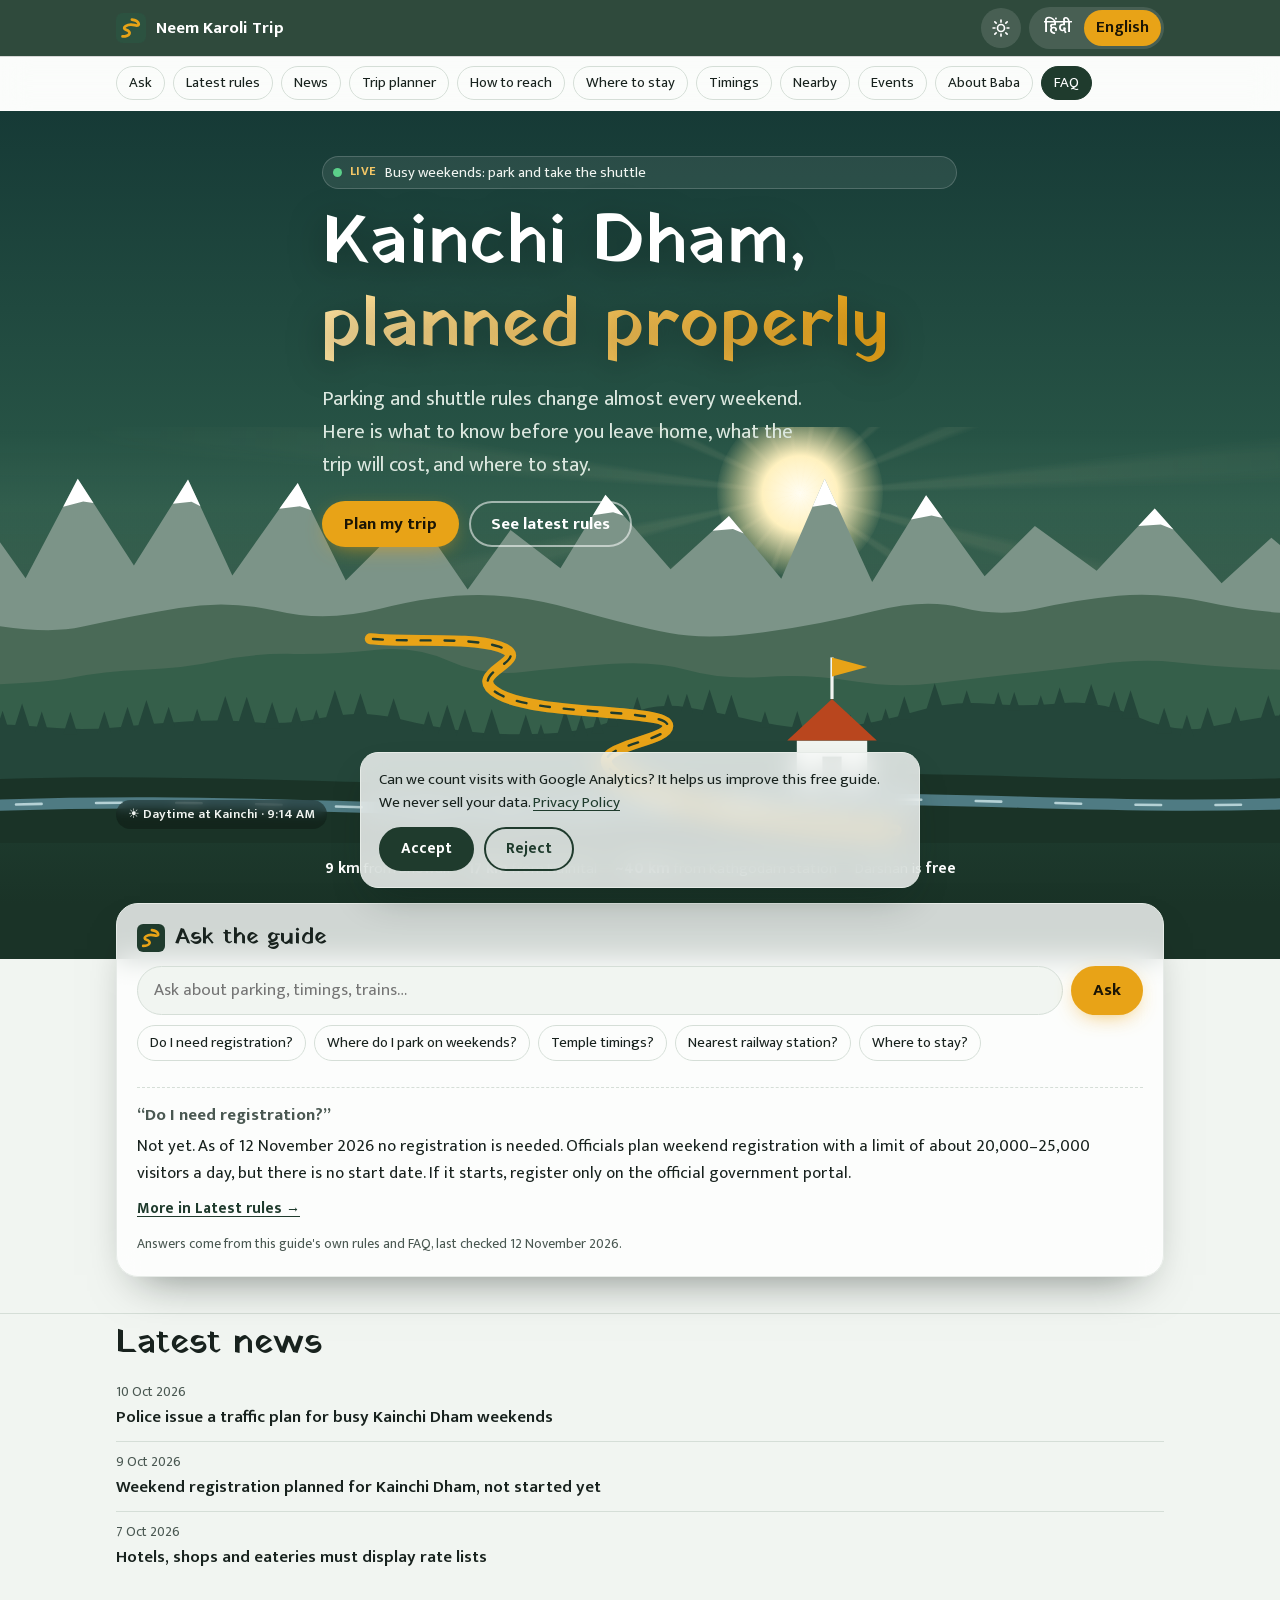
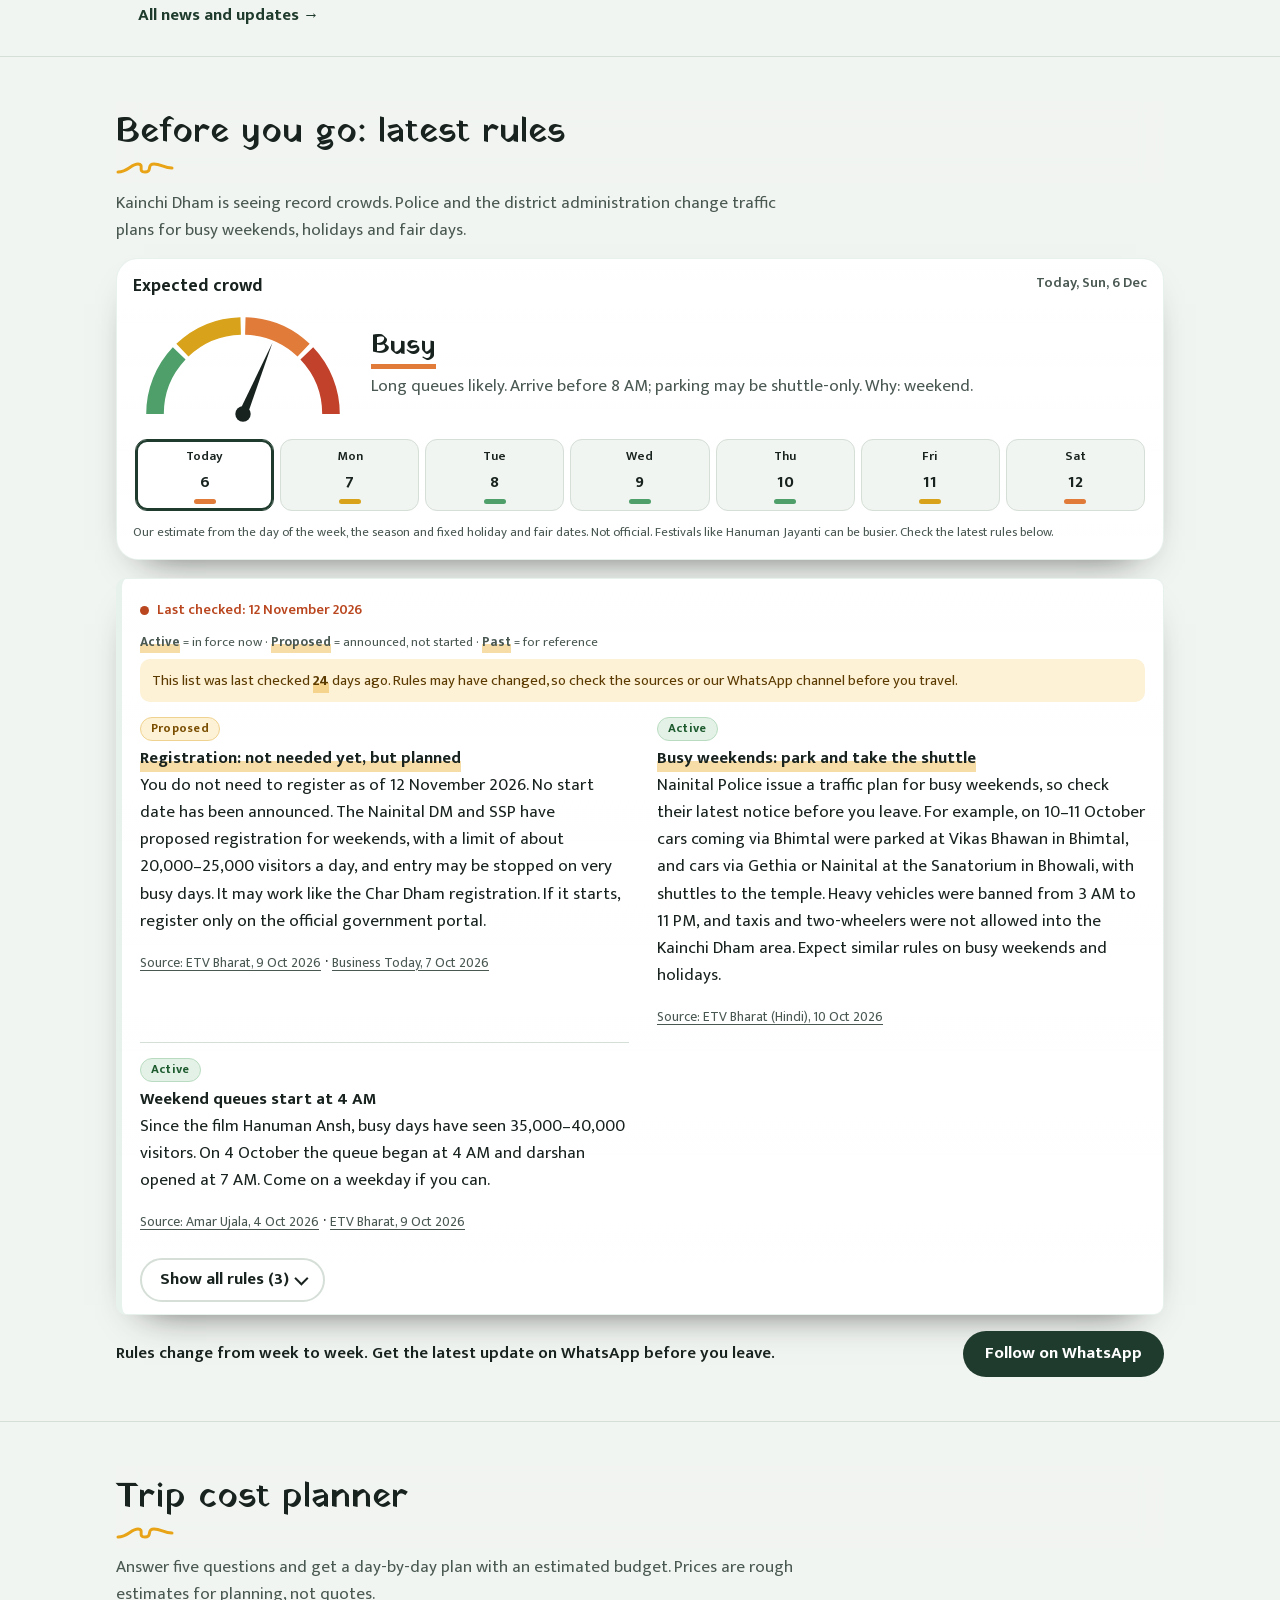
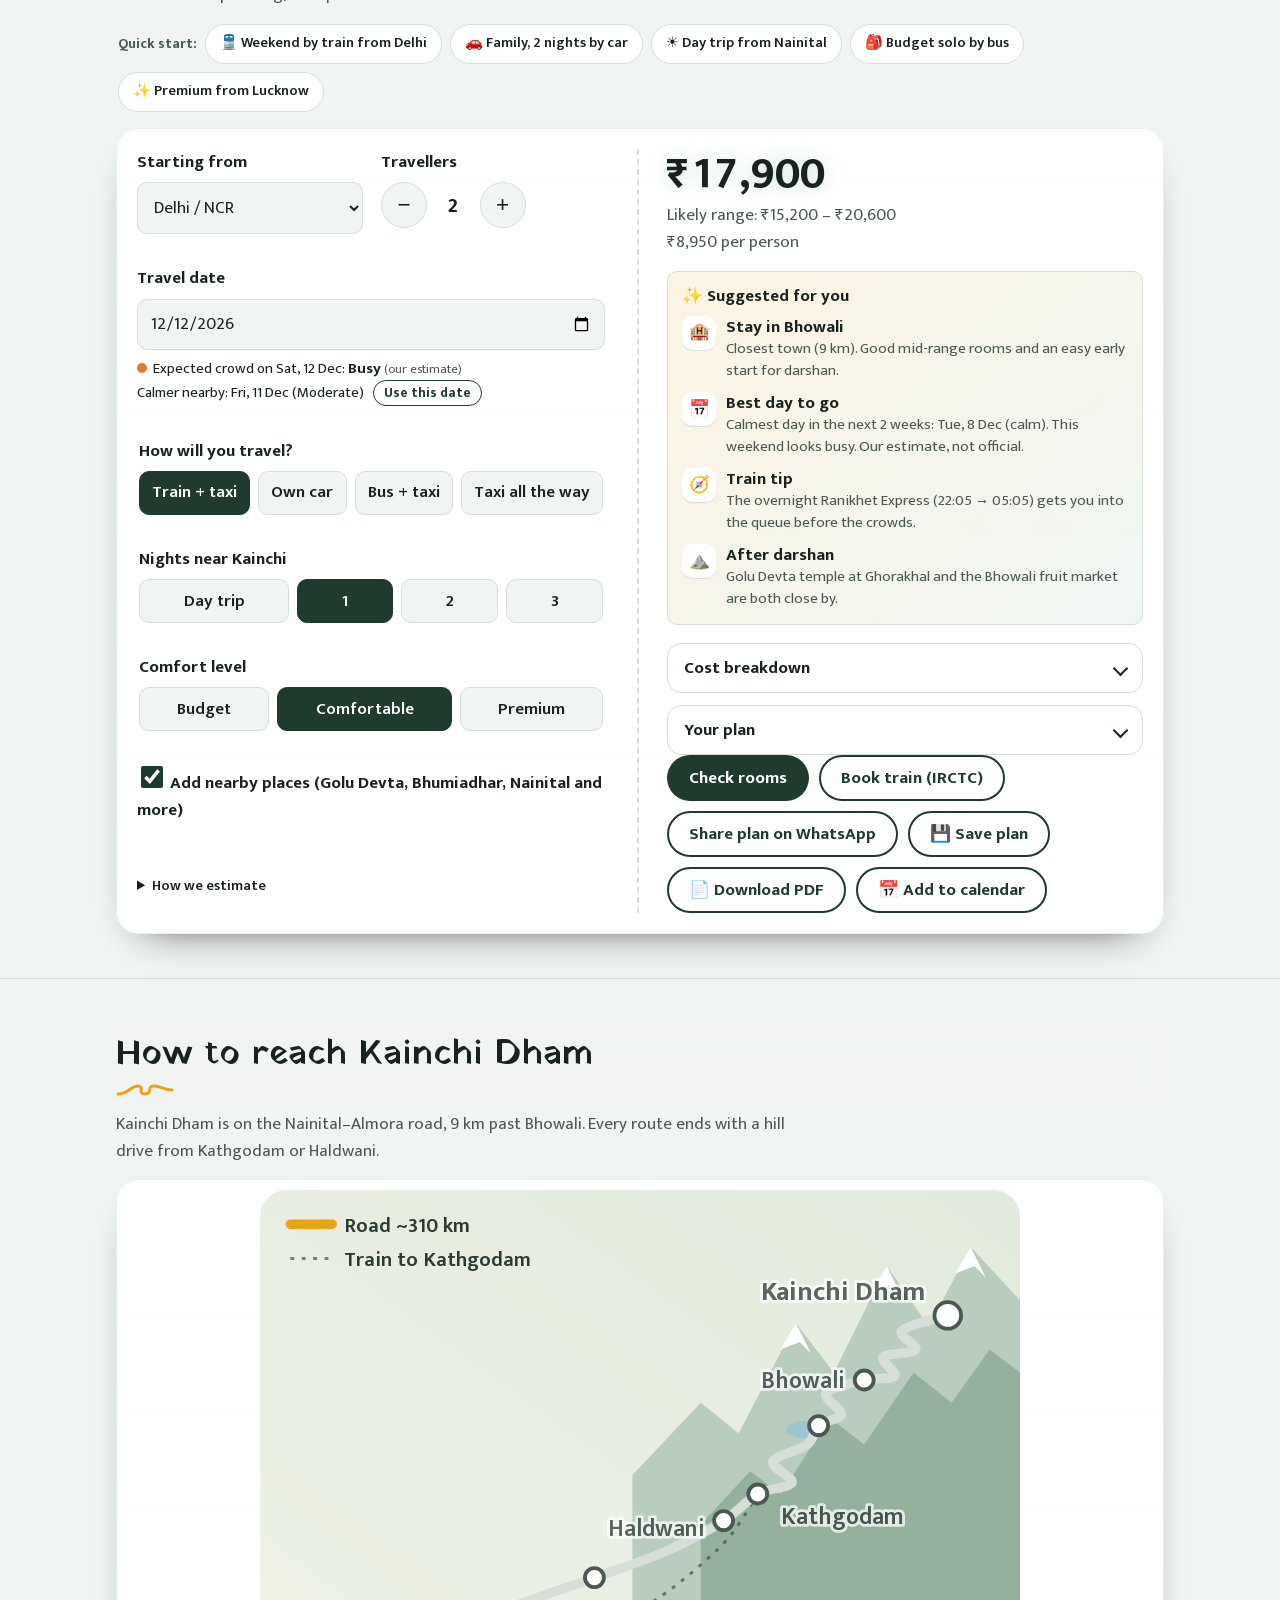
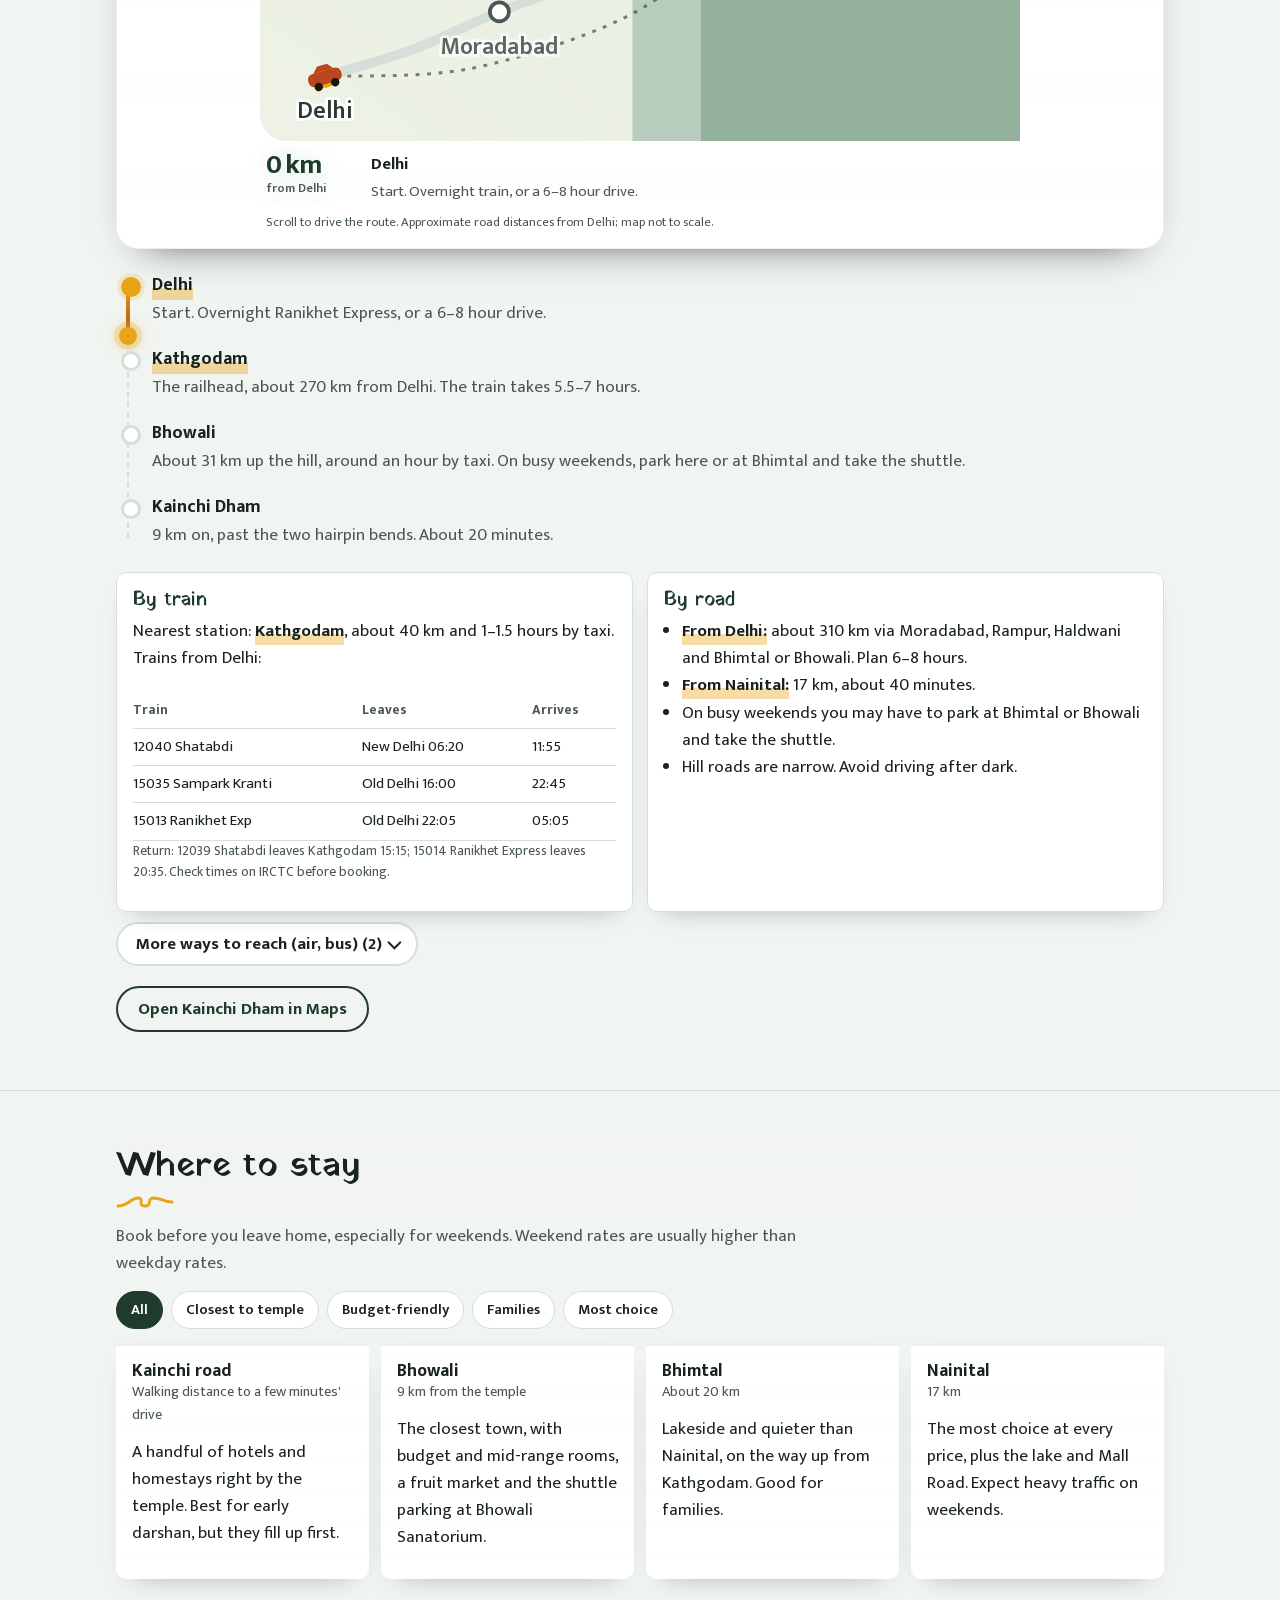
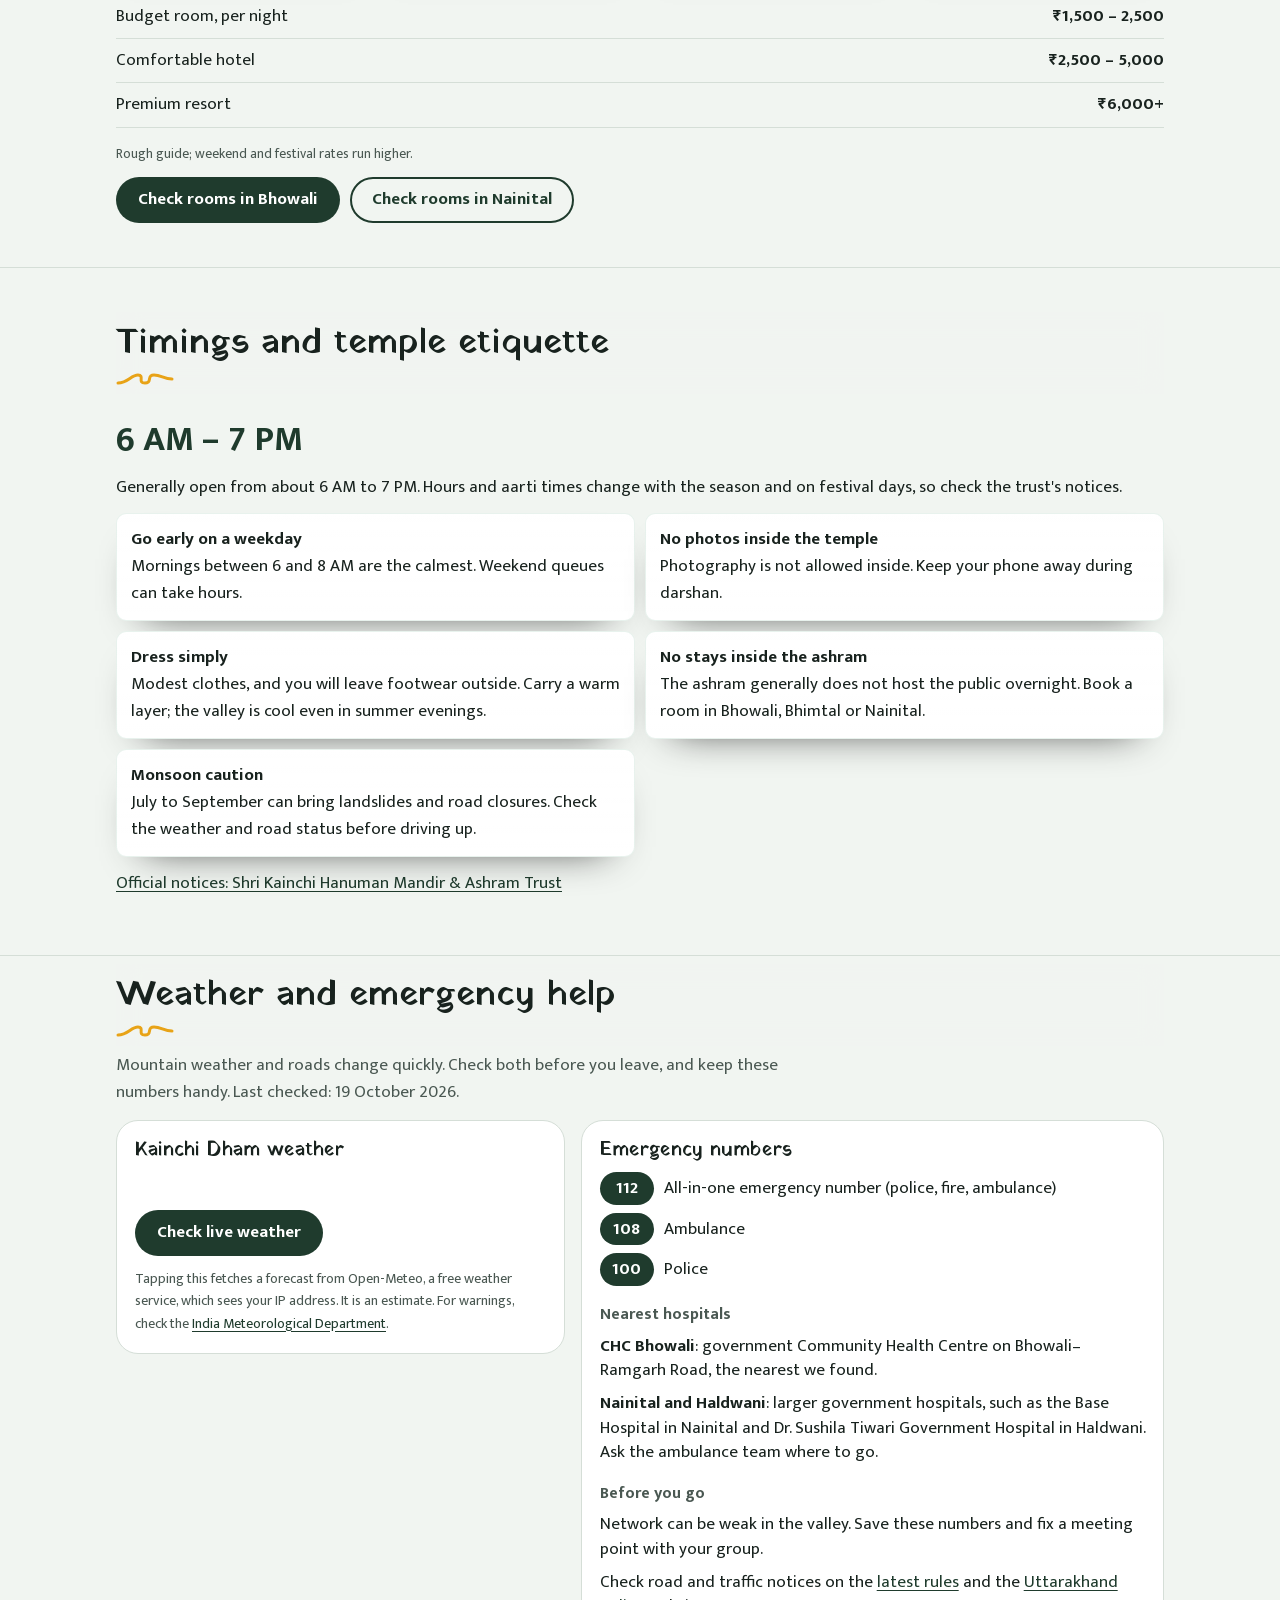
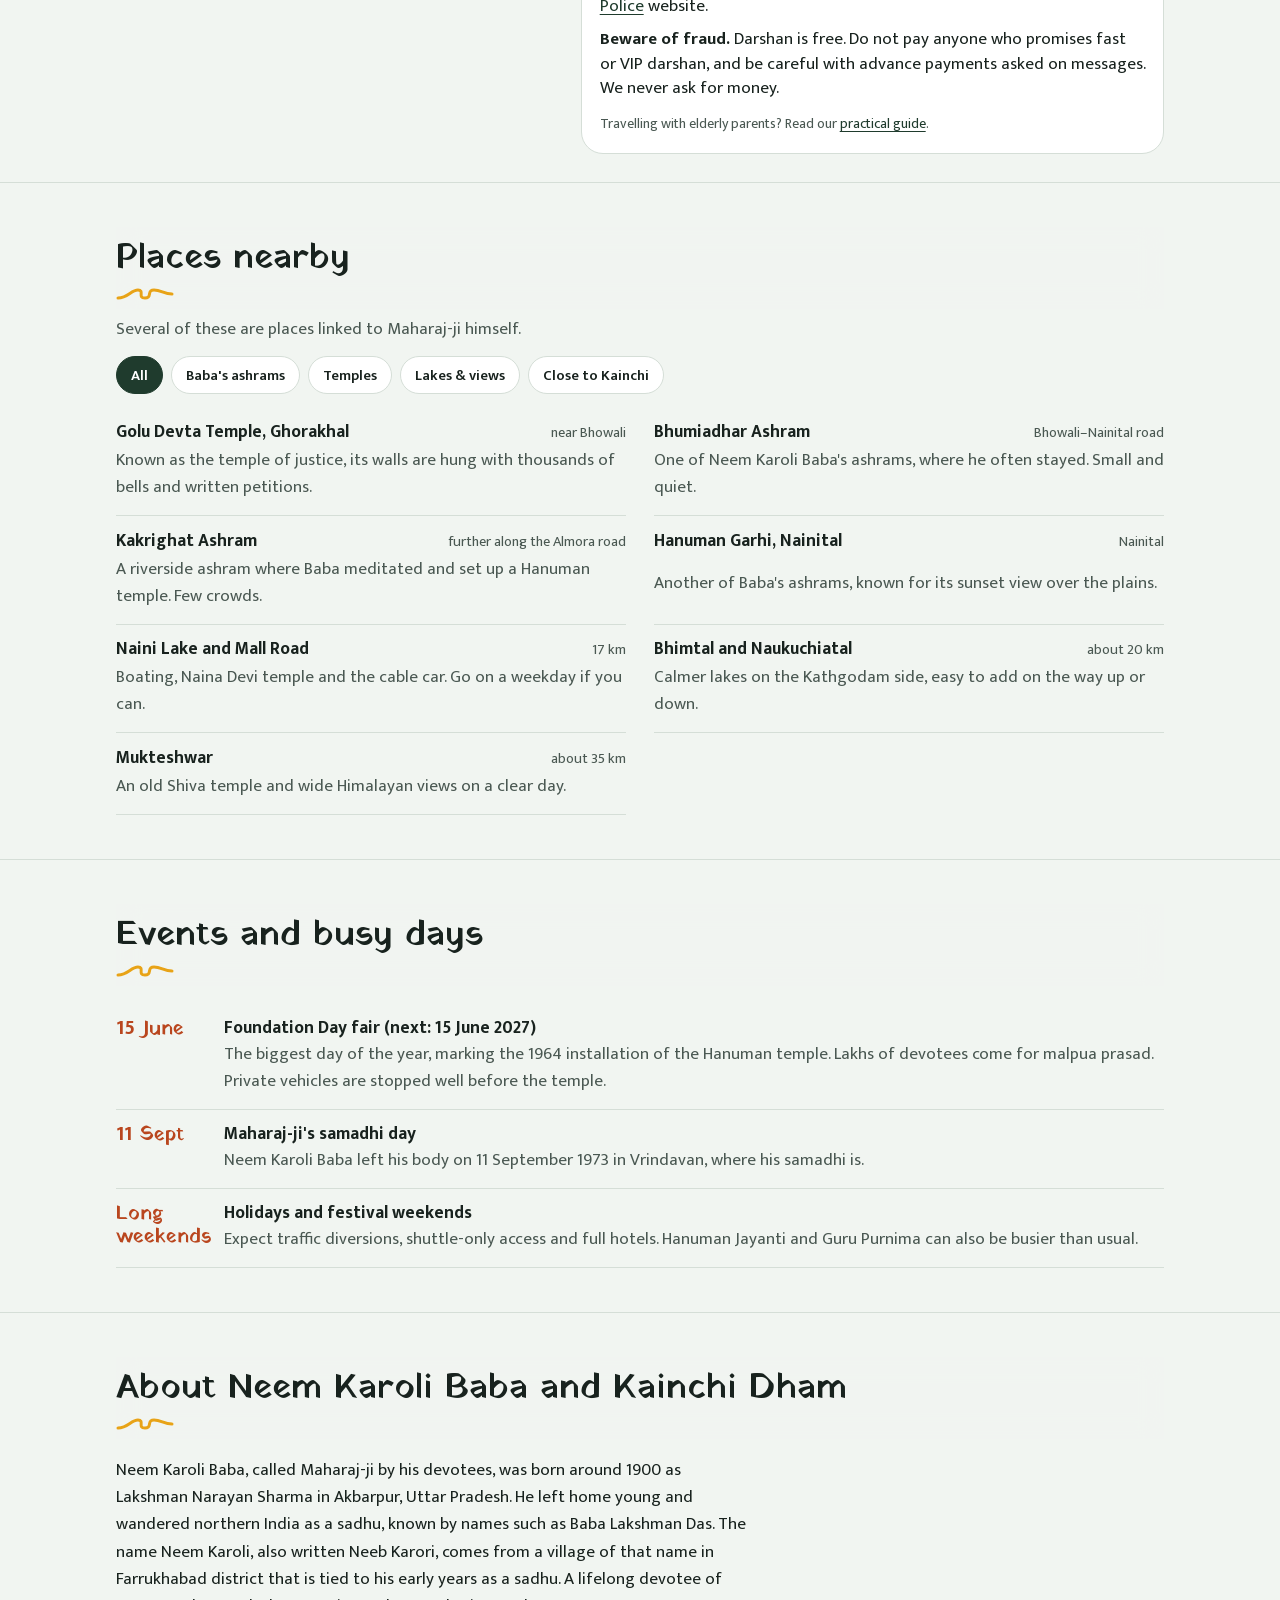
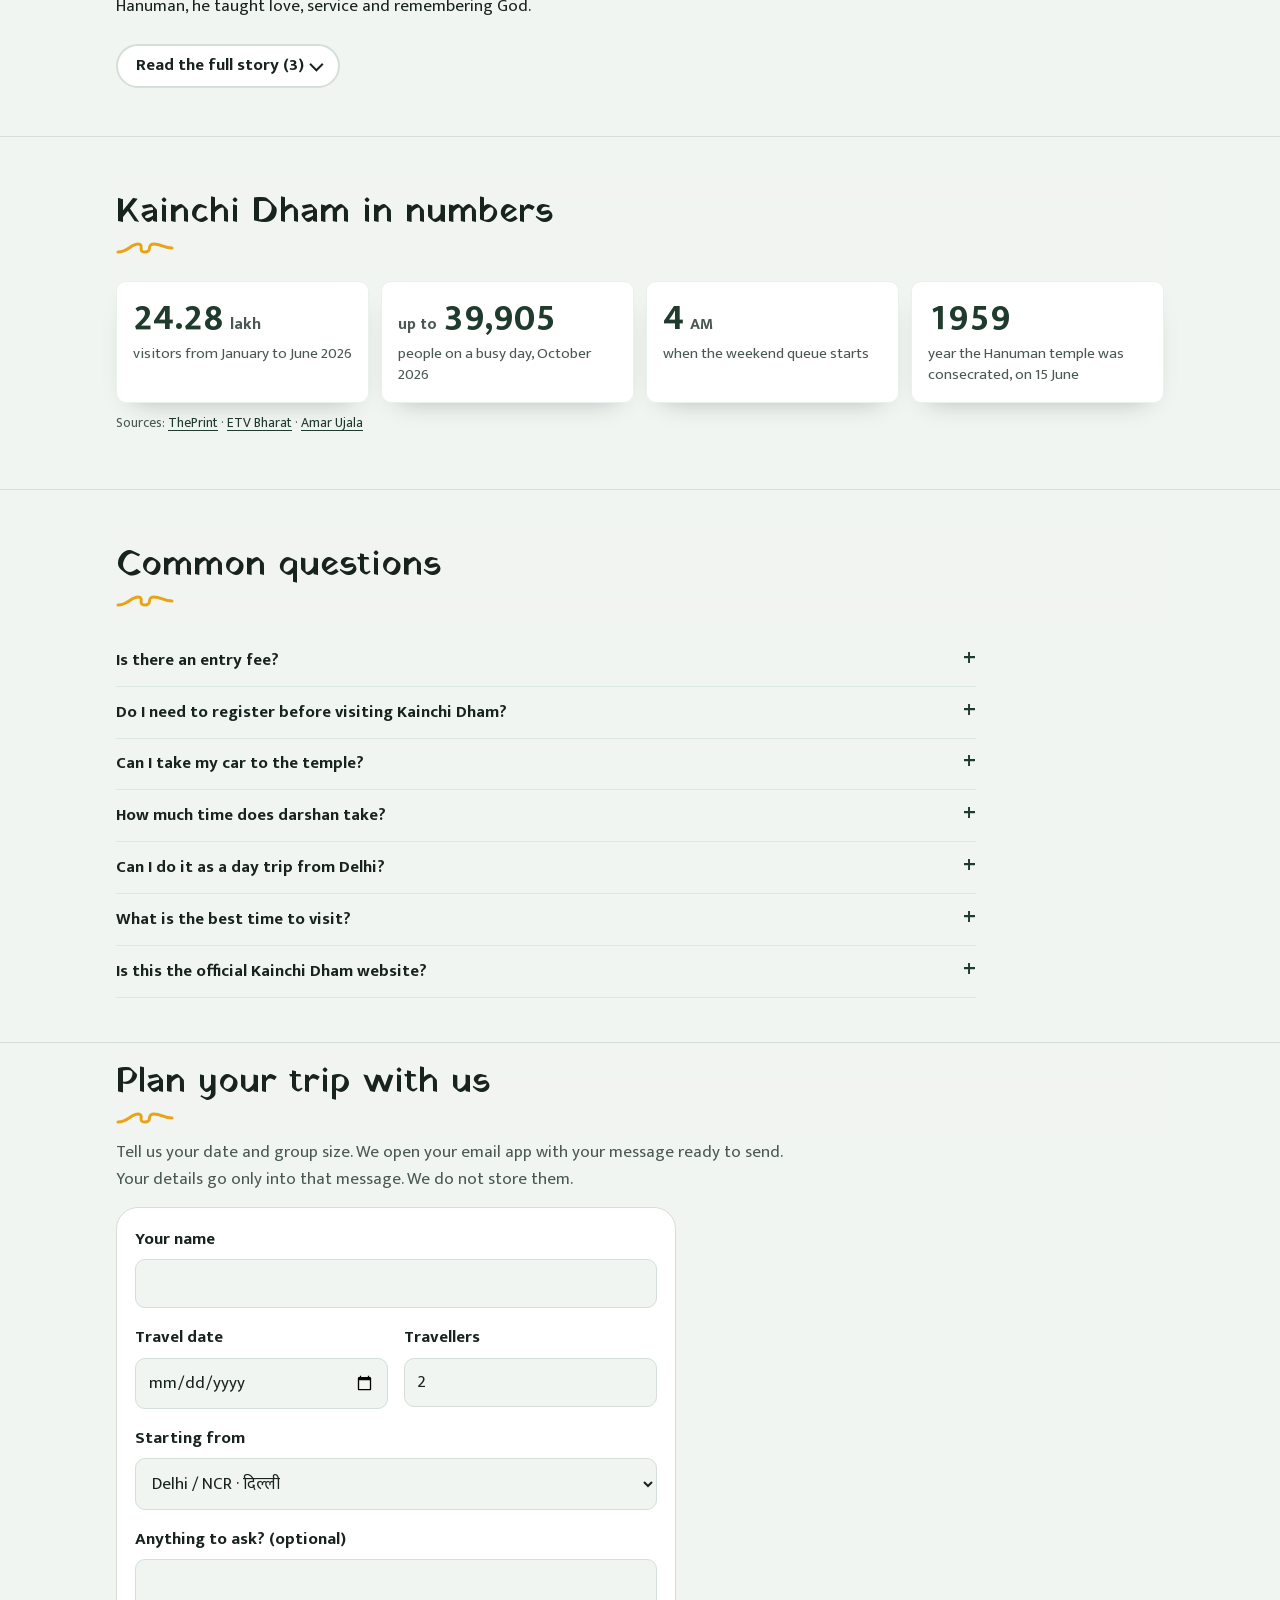
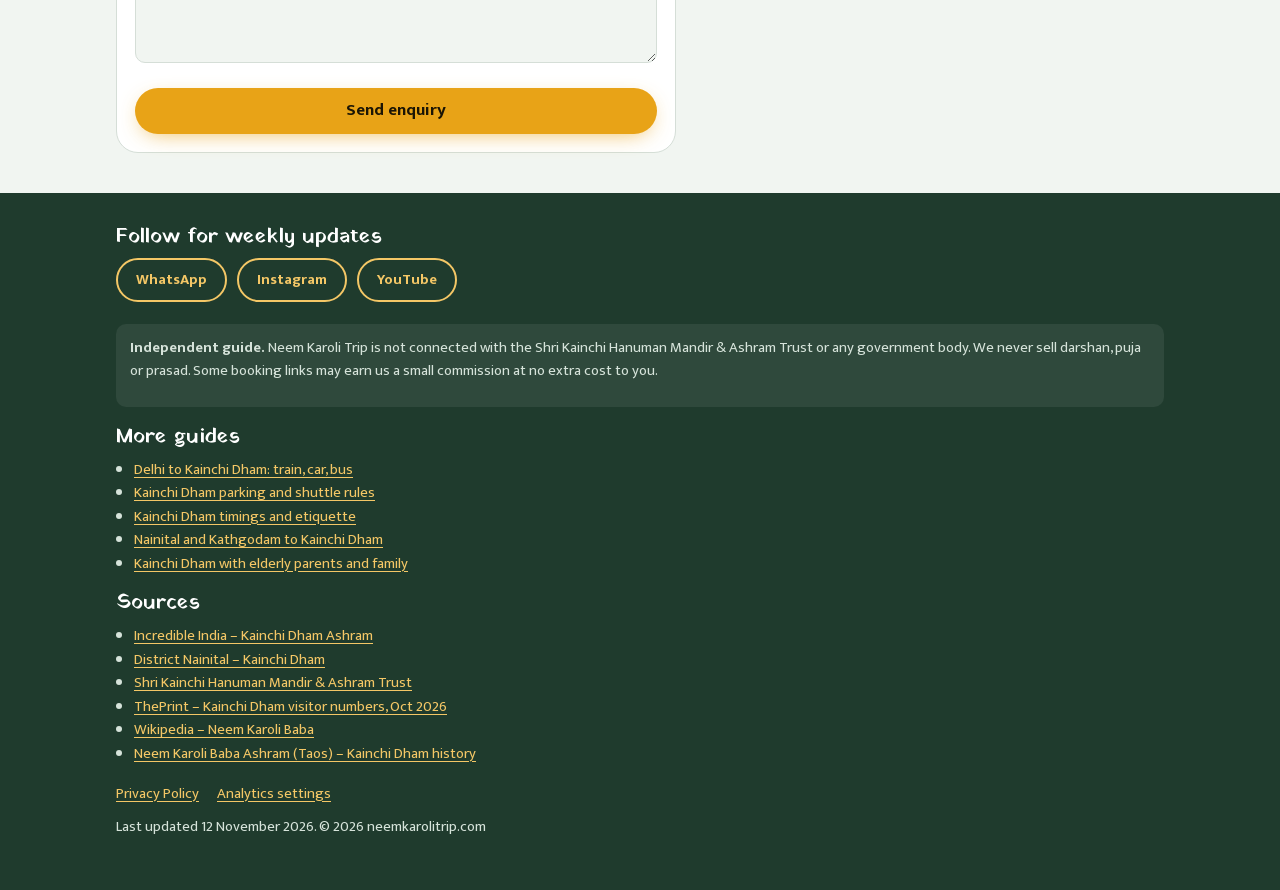
==== commit 16befeb8: "Weekly freshness check: re-verified rules on 12 Nov 2026 No rule changes. Registration still propose" ====
--- a/index.html
+++ b/index.html
@@ -83,7 +83,7 @@
       "mainEntity": [
         {"@type": "Question", "name": "What are the Kainchi Dham temple timings?", "acceptedAnswer": {"@type": "Answer", "text": "The temple is generally open from about 6:00 AM to 7:00 PM. Hours change on festival days, so check the temple trust's notices before you go."}},
         {"@type": "Question", "name": "Is there an entry fee at Kainchi Dham?", "acceptedAnswer": {"@type": "Answer", "text": "No. Darshan at Kainchi Dham is free."}},
-        {"@type": "Question", "name": "Do I need registration to visit Kainchi Dham?", "acceptedAnswer": {"@type": "Answer", "text": "Not yet. As of 5 November 2026 no registration is needed. Officials plan weekend registration with a daily limit of about 20,000 to 25,000 visitors, but no start date has been announced."}},
+        {"@type": "Question", "name": "Do I need registration to visit Kainchi Dham?", "acceptedAnswer": {"@type": "Answer", "text": "Not yet. As of 12 November 2026 no registration is needed. Officials plan weekend registration with a daily limit of about 20,000 to 25,000 visitors, but no start date has been announced."}},
         {"@type": "Question", "name": "Can I drive my own car to Kainchi Dham?", "acceptedAnswer": {"@type": "Answer", "text": "On normal weekdays you can drive up to the parking areas. On busy weekends, holidays and fair days, police send private vehicles to set parking lots such as Bhimtal Vikas Bhawan or Bhowali Sanatorium, and shuttles take visitors to the temple."}},
         {"@type": "Question", "name": "Can I stay inside the Kainchi Dham ashram?", "acceptedAnswer": {"@type": "Answer", "text": "The ashram generally does not offer overnight stays to the public. Book a hotel or homestay in Bhowali, Bhimtal or Nainital before you travel."}},
         {"@type": "Question", "name": "Which is the nearest railway station to Kainchi Dham?", "acceptedAnswer": {"@type": "Answer", "text": "Kathgodam, about 40 km away (around 1 to 1.5 hours by taxi)."}},
@@ -97,8 +97,8 @@
 <style id="critical">/* AUTO-GENERATED by tools/make-critical.py: the rules the first screen needs. Edit style.css, then re-run the tool. */
 :root{--pine:#1F3B2D;--pine-2:#2C5240;--marigold:#E8A317;--sindoor:#B9461E;--river:#3F6670;--mist:#F1F5F1;--paper:#FFFFFF;--ink:#18221E;--ink-2:#4A5852;--line:#D5DED7;--bg:var(--mist);--surface:var(--paper);--text:var(--ink);--muted:var(--ink-2);--accent:var(--pine);--accent-ink:#FFFFFF;--hl:var(--marigold);--alert:var(--sindoor);--radius-lg:22px;--radius-sm:10px;}@media (prefers-color-scheme: dark){:root:not([data-theme="light"]){--bg:#0F1915;--surface:#16231D;--text:#E6EDE8;--muted:#A7B6AE;--line:#2A3B33;--accent:#7FB79A;--accent-ink:#0F1915;--hl:#F0B73A;--alert:#F08A5D;color-scheme:dark;}}:root[data-theme="dark"]{--bg:#0F1915;--surface:#16231D;--text:#E6EDE8;--muted:#A7B6AE;--line:#2A3B33;--accent:#7FB79A;--accent-ink:#0F1915;--hl:#F0B73A;--alert:#F08A5D;color-scheme:dark;}*{box-sizing:border-box}html{scroll-behavior:smooth;-webkit-text-size-adjust:100%}@media (prefers-reduced-motion: reduce){html{scroll-behavior:auto}}body{margin:0;background:var(--bg);color:var(--text);font-family:"Mukta","Mukta Fallback",system-ui,-apple-system,"Segoe UI",sans-serif;font-size:17px;line-height:1.6;}html[data-lang="en"] body [lang="hi"],html[data-lang="hi"] body [lang="en"]{display:none !important}a{color:var(--accent);text-underline-offset:3px}h1,h2,h3{font-family:"Yatra One","Yatra Fallback","Mukta","Mukta Fallback",serif;font-weight:400;line-height:1.2;margin:0}h2{font-size:clamp(1.6rem,4.5vw,2.2rem);color:var(--text)}p{margin:0 0 .8em}.wrap{max-width:860px;margin:0 auto;padding:0 16px}.sr-only{position:absolute;width:1px;height:1px;overflow:hidden;clip:rect(0 0 0 0);white-space:nowrap}.bar{position:sticky;top:0;z-index:20;background:var(--pine);color:#fff;box-shadow:0 1px 0 rgba(0,0,0,.15)}.bar .wrap{display:flex;align-items:center;justify-content:space-between;gap:12px;min-height:56px}.brand{display:flex;align-items:center;gap:10px;color:#fff;text-decoration:none;font-weight:700;font-size:1.05rem}.brand svg{flex:none}.lang{display:flex;background:rgba(255,255,255,.12);border-radius:999px;padding:3px}.lang button{border:0;background:transparent;color:#fff;font:inherit;font-weight:600;padding:4px 12px;border-radius:999px;cursor:pointer}.lang button[aria-pressed="true"]{background:var(--marigold);color:#1B1505}.chips{background:var(--surface);border-bottom:1px solid var(--line);position:sticky;top:56px;z-index:19}.chips-in{display:flex;align-items:center;max-width:860px;margin:0 auto}.chips nav{display:flex;gap:8px;overflow-x:auto;padding:10px 16px;flex:1;min-width:0;scrollbar-width:none;-webkit-mask-image:linear-gradient(to right,#000 calc(100% - 26px),transparent);mask-image:linear-gradient(to right,#000 calc(100% - 26px),transparent)}.chips nav.at-end{-webkit-mask-image:none;mask-image:none}.chips a{flex:none;text-decoration:none;color:var(--text);border:1px solid var(--line);border-radius:999px;padding:4px 12px;font-size:.92rem;white-space:nowrap}.hero{background:var(--pine);color:#fff;overflow:hidden}.hero .wrap{padding-top:28px;padding-bottom:0}.hero h1{font-size:clamp(2.1rem,8vw,3.6rem);color:#fff;max-width:8.58em}.hero .lede{font-size:1.1rem;max-width:36ch;color:#DCE8E0;margin:14px 0 20px}.cta{display:flex;flex-wrap:wrap;gap:10px;margin-bottom:8px}.btn{display:inline-flex;align-items:center;justify-content:center;gap:8px;min-height:46px;padding:0 20px;border-radius:999px;font:inherit;font-weight:700;text-decoration:none;border:2px solid transparent;cursor:pointer}.btn-main{background:var(--marigold);color:#1B1505}.btn-ghost{border-color:rgba(255,255,255,.55);color:#fff;background:transparent}.facts{display:flex;flex-wrap:wrap;gap:6px 18px;font-size:.95rem;color:#CFE0D5;padding:14px 0 22px}.facts b{color:#fff;font-weight:700}section{padding:44px 0;border-bottom:1px solid var(--line);scroll-margin-top:104px}.sec-head{margin-bottom:18px}.sec-head p{color:var(--muted);margin-top:6px;max-width:60ch}.src{font-size:.85rem;color:var(--muted)}.route ul{margin:6px 0 0;padding-left:18px}.dos li{background:var(--surface);border:1px solid var(--line);border-radius:var(--radius-sm);padding:12px 14px}.dos b{display:block}.places p{grid-column:1 / -1;margin:0;color:var(--muted)}.events p{margin:2px 0 0;color:var(--muted)}.story p{max-width:64ch}.story .pull{font-family:"Yatra One","Yatra Fallback",serif;max-width:39.23em;font-size:1.35rem;line-height:1.35;color:var(--accent);border-left:4px solid var(--hl);padding-left:14px;margin:18px 0}details.faq{border-bottom:1px solid var(--line);padding:12px 0}details.faq summary{cursor:pointer;font-weight:700;font-size:1.05rem;list-style:none;display:flex;justify-content:space-between;gap:12px}details.faq summary::after{content:"+";font-size:1.4rem;line-height:1;color:var(--accent)}details.faq p{margin:8px 0 0;color:var(--muted)}:root{--hill-0:#6E8377;  /* far Himalaya, hazy */--snow:#F3E6CC;    /* snow caps in sunrise light */--hill-1:#4A6A57;--hill-2:#355F4A;--hill-3:#24463A;--hill-4:#1A3327;  /* river bank */--ease:cubic-bezier(.2,.7,.2,1);}.bar{top:env(safe-area-inset-top,0px)}.chips{top:calc(56px + env(safe-area-inset-top,0px))}.chips a{transition:background .25s,border-color .25s,color .25s}.progress{position:absolute;left:0;right:0;bottom:-3px;height:3px;pointer-events:none}.progress span{display:block;height:100%;background:linear-gradient(90deg,var(--marigold),#F4C766);transform-origin:0 50%;transform:scaleX(0);box-shadow:0 0 10px rgba(232,163,23,.55)}.hero{position:relative;background:linear-gradient(180deg,#10211A 0%,var(--pine) 48%,var(--hill-4) 100%)}.hero .scene + .wrap{padding-top:0}.hero-copy{position:relative;z-index:2;will-change:transform,opacity}.hero-copy > *{animation:rise .9s var(--ease) both}.hero-copy > :nth-child(2){animation-delay:.08s}.hero-copy > :nth-child(3){animation-delay:.16s}.hero-copy > :nth-child(4){animation-delay:.24s}.live{display:inline-flex;align-items:center;gap:8px;max-width:100%;padding:6px 14px 6px 10px;margin-bottom:14px;border-radius:999px;background:rgba(255,255,255,.08);border:1px solid rgba(255,255,255,.18);color:#F1F5F1;text-decoration:none;font-size:.92rem;line-height:1.3;-webkit-backdrop-filter:blur(6px);backdrop-filter:blur(6px)}.live .dot{flex:none;width:9px;height:9px;border-radius:50%;background:#5BD08A;animation:ping 2s infinite}.live .tag{flex:none;font-weight:700;color:#F4C766;letter-spacing:.04em;text-transform:uppercase;font-size:.78rem}.live-text{min-width:0;overflow:hidden;text-overflow:ellipsis;white-space:nowrap;transition:opacity .35s,transform .35s}.scene{position:relative;height:clamp(220px,41vw,640px);margin-top:4px;overflow:hidden;background:linear-gradient(180deg,rgba(232,163,23,0) 0%,rgba(232,163,23,.20) 55%,rgba(185,70,30,.30) 100%)}.scene .layer{position:absolute;left:0;bottom:0;width:100%;height:80%;will-change:transform}.sun{position:absolute;left:56%;top:2%;width:clamp(90px,18vw,170px);aspect-ratio:1;border-radius:50%;background:radial-gradient(circle,#FFE9B0 0%,#F4C766 34%,rgba(232,163,23,.42) 56%,rgba(232,163,23,0) 72%);animation:sunrise 2.8s var(--ease) both}@media (min-width:760px){.scene{height:min(32.5vw,620px)}.scene .layer{height:100%}.sun{top:6%;width:clamp(120px,13vw,200px)}}.road{stroke-dasharray:1;stroke-dashoffset:1;animation:draw 2.4s .5s var(--ease) forwards}.river{stroke-dasharray:16 34;opacity:.8;animation:flow 6s linear infinite}.flag{transform-box:fill-box;transform-origin:0 50%;animation:wave 2.8s ease-in-out infinite}.door-glow{opacity:0;animation:doorglow 4.5s 2.8s ease-in-out infinite}.lights{position:absolute;inset:0;pointer-events:none}.lights i{position:absolute;left:var(--x);bottom:7%;width:6px;height:9px;border-radius:50% 50% 50% 50%/60% 60% 40% 40%;background:radial-gradient(circle at 50% 60%,#FFF3C4 0%,#F4C766 45%,rgba(232,163,23,0) 76%);box-shadow:0 0 12px 3px rgba(244,199,102,.5);opacity:0;animation:float var(--d) var(--t) linear infinite}.btn{position:relative;overflow:hidden;transition:transform .2s var(--ease),box-shadow .3s,background .3s,color .3s,border-color .3s}.btn-main{box-shadow:0 6px 22px -8px rgba(232,163,23,.8)}.btn-main::after{content:"";position:absolute;inset:0;pointer-events:none;background:linear-gradient(110deg,transparent 35%,rgba(255,255,255,.55) 50%,transparent 65%);transform:translateX(-130%);animation:sheen 6s 2.2s ease-in-out infinite}.ask{padding:0 0 36px;background:linear-gradient(180deg,var(--hill-4) 0 56px,var(--bg) 56px)}.ask-card{background:var(--surface);border:1px solid var(--line);border-radius:var(--radius-lg);padding:20px;box-shadow:0 22px 44px -24px rgba(10,20,15,.55)}.ask-card h2{display:flex;align-items:center;gap:10px;font-size:1.45rem}.ask-card h2 svg{flex:none}.ask-form{display:flex;gap:8px;margin:14px 0 10px}.ask-form input{flex:1;min-width:0;font:inherit;padding:10px 16px;border:1.5px solid var(--line);border-radius:999px;background:var(--bg);color:var(--text);min-height:48px;transition:border-color .2s,box-shadow .2s}.ask-form .btn{flex:none;min-height:48px}.ask-chips{display:flex;flex-wrap:wrap;gap:8px}.ask-chips button{font:inherit;font-size:.92rem;border:1px solid var(--line);background:transparent;color:var(--text);border-radius:999px;padding:5px 12px;cursor:pointer;transition:border-color .2s,color .2s}.ask-out{margin-top:16px;border-top:1px dashed var(--line);padding-top:14px;min-height:5.5em}.ask-q{font-weight:700;margin:0 0 4px;color:var(--muted)}.ask-q::before{content:"\201C"}.ask-q::after{content:"\201D"}.ask-a{margin:0 0 8px;font-size:1.05rem}.stat .big small{font-family:"Mukta","Mukta Fallback",system-ui,sans-serif;font-size:1rem;font-weight:700;color:var(--muted)}.stat p{margin:6px 0 0;color:var(--muted);font-size:.95rem;line-height:1.35}.journey .leg{display:block;color:var(--muted)}.hl-sweep{background:linear-gradient(transparent 60%,rgba(232,163,23,.38) 60%) no-repeat 0 0/0% 100%;transition:background-size .9s var(--ease) .15s}.sec-head{display:contents}.sec-head > p{max-width:60ch}.sec-head > :last-child{margin-bottom:18px}.scene{transform-origin:62% 100%;will-change:transform}@media (prefers-reduced-motion: reduce){*,*::before,*::after{animation:none !important;transition:none !important}.lights{display:none}.road{stroke-dashoffset:0}}.toast{position:fixed;left:50%;bottom:20px;z-index:70;transform:translate(-50%,24px);opacity:0;pointer-events:none;display:flex;align-items:center;gap:10px;width:max-content;max-width:calc(100vw - 32px);padding:12px 18px;border-radius:999px;background:var(--pine);color:#fff;font-weight:600;font-size:.95rem;box-shadow:0 14px 34px -12px rgba(16,33,26,.6);transition:transform .35s var(--ease),opacity .35s}.toast .spin{flex:none;width:16px;height:16px;border-radius:50%;border:2.5px solid rgba(244,199,102,.35);border-top-color:#F4C766;animation:spin .8s linear infinite}@media (prefers-reduced-motion: reduce){.ripple,.toast .spin,.result .breakdown,.result .days{animation:none}.toast{transition:none}}.consent{position:fixed;left:12px;right:12px;bottom:12px;z-index:60;max-width:560px;margin:0 auto;background:var(--surface);color:var(--text);border:1px solid var(--line);border-radius:18px;padding:16px 18px;box-shadow:0 18px 40px -16px rgba(16,33,26,.45);font-size:.95rem;line-height:1.5;animation:rise .5s var(--ease) both}.consent[hidden]{display:none}.consent p{margin:0 0 12px}.consent .row{display:flex;flex-wrap:wrap;gap:10px}.consent button{min-height:44px;padding:0 20px;border-radius:999px;font:inherit;font-weight:700;cursor:pointer;border:2px solid var(--accent)}.consent .yes{background:var(--accent);color:var(--accent-ink)}.consent .no{background:transparent;color:var(--accent)}.stars{position:absolute;left:0;right:0;top:0;height:62%;pointer-events:none;opacity:0;transition:opacity 1.2s}.stars i{position:absolute;left:0;top:0;width:2px;height:2px;border-radius:50%;background:#fff}.stars i.b{animation:twinkle 3.2s ease-in-out infinite}.stars i.c{animation:twinkle 4.6s 1.4s ease-in-out infinite}.moon{position:absolute;left:66%;top:8%;width:clamp(44px,7vw,70px);aspect-ratio:1;border-radius:50%;background:radial-gradient(circle at 38% 36%,#FFFBEA 0%,#F3EBCF 55%,#D9CFAE 100%);box-shadow:0 0 30px 8px rgba(255,246,214,.28),inset -10px -6px 0 0 rgba(0,0,0,.08);opacity:0;transform:translateY(20%);transition:opacity 1.2s,transform 1.2s}.sky-now{position:absolute;left:12px;top:10px;z-index:3;display:inline-flex;align-items:center;gap:6px;padding:4px 12px;border-radius:999px;background:rgba(10,20,16,.42);color:#F1F5F1;font-size:.82rem;font-weight:600;-webkit-backdrop-filter:blur(6px);backdrop-filter:blur(6px);pointer-events:none}.sky-now:empty{display:none}.hero[data-sky="day"]{background:linear-gradient(180deg,#163A36 0%,#2A5848 50%,var(--hill-4) 100%);--snow:#FFFFFF;--hill-0:#7C9488}.hero[data-sky="day"] .scene{background:linear-gradient(180deg,rgba(200,230,220,0) 0%,rgba(225,235,200,.12) 55%,rgba(232,200,120,.16) 100%)}.hero[data-sky="day"] .sun{top:-4%;background:radial-gradient(circle,#FFFDF2 0%,#FFF1BF 32%,rgba(255,236,170,.4) 56%,rgba(255,236,170,0) 72%)}.hero .sun{transition:top 1.2s var(--ease),opacity 1s}:root{--map-a:#EEF2E6;--map-b:#E2EBDD;--map-hill1:#B9CDBE;--map-hill2:#93B19C;--map-snow:#FFFFFF;--map-lake:#9CC6CF;--map-text:#2B3A33}@media (prefers-color-scheme: dark){:root:not([data-theme="light"]){--map-a:#18261F;--map-b:#1C2E25;--map-hill1:#2E473B;--map-hill2:#3A5949;--map-snow:#C9D3CC;--map-lake:#3F6670;--map-text:#D9E3DC}}:root[data-theme="dark"]{--map-a:#18261F;--map-b:#1C2E25;--map-hill1:#2E473B;--map-hill2:#3A5949;--map-snow:#C9D3CC;--map-lake:#3F6670;--map-text:#D9E3DC}.rm-plain-a{stop-color:var(--map-a)}.rm-plain-b{stop-color:var(--map-b)}.rm-legend text{font:600 11px "Mukta","Mukta Fallback",system-ui,sans-serif;fill:var(--map-text)}.rm-stop text{font:600 12.5px "Mukta","Mukta Fallback",system-ui,sans-serif;fill:var(--map-text);paint-order:stroke;stroke:var(--surface);stroke-width:3px;stroke-linejoin:round;opacity:.75;transition:opacity .35s}.rm-stop:not(.major) text{display:none}.rm-stop.end text{font-size:14px;font-weight:700}@media (prefers-reduced-motion: reduce){.stars i{animation:none}}:root{--glass:rgba(255,255,255,.70);--glass-strong:rgba(255,255,255,.86);--glass-line:rgba(255,255,255,.55);--bg-glass:rgba(241,245,241,.82)}@media (prefers-color-scheme: dark){:root:not([data-theme="light"]){--glass:rgba(22,35,29,.62);--glass-strong:rgba(22,35,29,.80);--glass-line:rgba(127,183,154,.16);--bg-glass:rgba(15,25,21,.78)}}:root[data-theme="dark"]{--glass:rgba(22,35,29,.62);--glass-strong:rgba(22,35,29,.80);--glass-line:rgba(127,183,154,.16);--bg-glass:rgba(15,25,21,.78)}.bar-tools{display:flex;align-items:center;gap:8px}.theme-btn{flex:none;width:40px;height:40px;display:grid;place-items:center;border:0;border-radius:50%;background:rgba(255,255,255,.12);color:#fff;cursor:pointer;transition:background .25s,transform .2s}.theme-btn svg{width:20px;height:20px;transition:transform .5s var(--ease),opacity .3s}.theme-btn .moon-i{position:absolute;opacity:0;transform:rotate(-90deg) scale(.6)}.theme-btn{position:relative}.brand{white-space:nowrap}@media (max-width:380px){.bar .wrap{gap:8px}.brand{gap:7px;font-size:.98rem}.brand svg{width:26px;height:26px}.theme-btn{width:34px;height:34px}.bar-tools{gap:6px}.lang button{padding:4px 9px}}.theme-dark .theme-btn .sun-i{opacity:0;transform:rotate(90deg) scale(.6)}.theme-dark .theme-btn .moon-i{opacity:1;transform:none}@supports ((-webkit-backdrop-filter:blur(1px)) or (backdrop-filter:blur(1px))){.bar{background:rgba(31,59,45,.92);-webkit-backdrop-filter:saturate(160%) blur(14px);backdrop-filter:saturate(160%) blur(14px)}.chips{background:var(--glass);border-bottom-color:var(--glass-line);-webkit-backdrop-filter:saturate(160%) blur(14px);backdrop-filter:saturate(160%) blur(14px)}.ask-card{background:var(--glass-strong);border-color:var(--glass-line);-webkit-backdrop-filter:saturate(150%) blur(18px);backdrop-filter:saturate(150%) blur(18px)}.toast{background:rgba(31,59,45,.86);-webkit-backdrop-filter:blur(12px);backdrop-filter:blur(12px)}}@media (prefers-color-scheme: dark){:root:not([data-theme="light"]) body::before{content:"";position:fixed;inset:0;z-index:-1;pointer-events:none;background:radial-gradient(900px 520px at 8% -6%,rgba(127,183,154,.13),transparent 62%),radial-gradient(760px 480px at 108% 38%,rgba(240,183,58,.08),transparent 62%),radial-gradient(700px 520px at 40% 115%,rgba(63,102,112,.16),transparent 64%),radial-gradient(rgba(127,183,154,.07) 1px,transparent 1.4px) 0 0/22px 22px}:root:not([data-theme="light"]) .route,.stay,.stat,.dos li,.status,.planner,.crowd,.routemap,.ask-card,details.faq{border-color:rgba(127,183,154,.18)}:root:not([data-theme="light"]) .route,.stay,.stat,.dos li,.status,.planner,.crowd,.routemap{background:linear-gradient(180deg,rgba(255,255,255,.04),rgba(255,255,255,.012)),var(--surface);box-shadow:inset 0 1px 0 rgba(255,255,255,.05),0 18px 40px -28px rgba(0,0,0,.85);transition:border-color .35s,box-shadow .35s}:root:not([data-theme="light"]) main h2{text-shadow:0 0 26px rgba(127,183,154,.28)}:root:not([data-theme="light"]) .progress span{box-shadow:0 0 14px rgba(240,183,58,.8)}}:root[data-theme="dark"] body::before{content:"";position:fixed;inset:0;z-index:-1;pointer-events:none;background:radial-gradient(900px 520px at 8% -6%,rgba(127,183,154,.13),transparent 62%),radial-gradient(760px 480px at 108% 38%,rgba(240,183,58,.08),transparent 62%),radial-gradient(700px 520px at 40% 115%,rgba(63,102,112,.16),transparent 64%),radial-gradient(rgba(127,183,154,.07) 1px,transparent 1.4px) 0 0/22px 22px}:root[data-theme="dark"] .route,.stay,.stat,.dos li,.status,.planner,.crowd,.routemap,.ask-card,details.faq{border-color:rgba(127,183,154,.18)}:root[data-theme="dark"] .route,.stay,.stat,.dos li,.status,.planner,.crowd,.routemap{background:linear-gradient(180deg,rgba(255,255,255,.04),rgba(255,255,255,.012)),var(--surface);box-shadow:inset 0 1px 0 rgba(255,255,255,.05),0 18px 40px -28px rgba(0,0,0,.85);transition:border-color .35s,box-shadow .35s}:root[data-theme="dark"] main h2{text-shadow:0 0 26px rgba(127,183,154,.28)}:root[data-theme="dark"] .progress span{box-shadow:0 0 14px rgba(240,183,58,.8)}@media (min-width:760px){.hero{min-height:calc(100svh - var(--stick,108px));display:flex;flex-direction:column}.hero-copy{flex:1 0 auto;display:flex;flex-direction:column;justify-content:center;padding-top:clamp(24px,5vh,64px) !important}.hero h1{font-size:clamp(2.6rem,5.4vw,4.6rem);max-width:9.19em;letter-spacing:.005em;text-shadow:0 6px 36px rgba(0,0,0,.35)}.hero .lede{font-size:clamp(1.1rem,1.6vw,1.3rem);max-width:42ch}.scene{margin-top:-10vw}.sky-now{top:auto;bottom:14px;left:max(12px,calc((100% - var(--wrapw,860px)) / 2 + 16px))}.sun::before{content:"";position:absolute;left:50%;top:50%;width:1100%;aspect-ratio:1;margin:-550% 0 0 -550%;pointer-events:none;background:repeating-conic-gradient(from 0deg,rgba(255,236,190,0) 0deg 7deg,rgba(255,236,190,.10) 9deg 11deg,rgba(255,236,190,0) 13deg 19deg);-webkit-mask:radial-gradient(circle,#000 0 10%,transparent 58%);mask:radial-gradient(circle,#000 0 10%,transparent 58%);animation:rays 160s linear infinite}.hero[data-sky="day"] .sun::before{opacity:.7}.scene .layer[data-depth]{transform-origin:50% 100%;animation:kenburns 34s ease-in-out infinite alternate}.scene .layer[data-depth="0.42"]{animation-duration:46s}.scene .layer[data-depth="0.30"]{animation-duration:40s;animation-delay:-8s}.scene .layer[data-depth="0.18"]{animation-duration:32s;animation-delay:-14s}.scene .layer[data-depth="0.08"]{animation-duration:28s;animation-delay:-4s}}@media (min-width:1024px){:root{--wrapw:1080px}.wrap{max-width:1080px}.chips-in{max-width:1080px}.sec-head > p{max-width:70ch}details.faq{max-width:860px}}@media (prefers-reduced-motion: reduce){.scene .layer[data-depth],.sun::before{animation:none}}.saved{margin:0 0 16px;padding:14px 16px;border:1px solid var(--line);border-radius:var(--radius-lg);background:var(--surface)}.ask-recent,.ask-sugg{display:flex;flex-wrap:wrap;align-items:center;gap:8px;margin-top:10px}.f-count{font-size:.85rem;color:var(--muted);margin-left:2px}.alertbar{background:linear-gradient(90deg,#9E3A17,#C9561F 55%,#D9771F);color:#fff;position:relative;z-index:3}.alertbar[hidden]{display:none}.alertbar .wrap{display:flex;align-items:center;gap:10px;min-height:46px;padding-top:7px;padding-bottom:7px}.alertbar p{margin:0;flex:1;min-width:0;font-size:.95rem;line-height:1.35}.alertbar a{color:#fff;font-weight:700;white-space:nowrap;text-underline-offset:3px}.ab-dot{flex:none;width:10px;height:10px;border-radius:50%;background:#FFE7B8;animation:abping 1.8s infinite}.ab-x{flex:none;width:34px;height:34px;border:0;border-radius:50%;background:rgba(255,255,255,.14);color:#fff;font:inherit;cursor:pointer}@media (prefers-reduced-motion: reduce){.ab-dot{animation:none}}@media (max-width:760px){.bar{-webkit-backdrop-filter:blur(8px) !important;backdrop-filter:blur(8px) !important}.chips{-webkit-backdrop-filter:blur(8px) !important;backdrop-filter:blur(8px) !important}}.hero h1 .wd{display:inline-block;animation:wordrise .8s var(--ease) both;animation-delay:calc(var(--k,0) * 90ms + 120ms)}.hero h1 .rot{display:inline-grid;vertical-align:top;max-width:100%;animation:wordrise .8s var(--ease) both;animation-delay:calc(var(--k,0) * 90ms + 120ms)}.rot > span{grid-area:1 / 1;background:linear-gradient(90deg,#FFE3A0,#F4C766 40%,#E8A317);-webkit-background-clip:text;background-clip:text;color:transparent;opacity:0;transform:translateY(.35em);filter:blur(5px);transition:opacity .55s var(--ease),transform .55s var(--ease),filter .55s var(--ease)}.rot > span.on{opacity:1;transform:none;filter:none}.diya-fx{position:absolute;inset:0;width:100%;height:100%;z-index:1;pointer-events:none}.hero.fx-on .lights{display:none}@media (prefers-reduced-motion: reduce){.hero h1 .wd,.hero h1 .rot{animation:none}.rot > span{transition:none}}.date-crowd{margin:8px 0 0;font-size:.93rem;color:var(--text);line-height:1.5}.date-crowd:empty{display:none}.cal-row{display:flex;flex-wrap:wrap;gap:8px;margin-top:10px;padding:12px;border:1px dashed var(--accent);border-radius:var(--radius-sm);animation:softin .3s var(--ease)}.cal-row[hidden]{display:none}.chips-all{flex:none;display:inline-flex;align-items:center;gap:6px;margin:0 14px 0 2px;min-height:38px;padding:0 13px;font:inherit;font-size:.92rem;font-weight:600;color:var(--accent-ink);background:var(--accent);border:1px solid var(--accent);border-radius:999px;cursor:pointer}.chips-all svg{width:18px;height:18px}@media (min-width:960px){.chips-all{display:none}.chips nav{-webkit-mask-image:none;mask-image:none}}.menu-sheet{position:fixed;inset:0;z-index:65;display:flex;align-items:flex-end;justify-content:center}.menu-sheet[hidden]{display:none}.menu-back{position:absolute;inset:0;background:rgba(8,16,12,.55);opacity:0;transition:opacity .22s}.menu-panel{position:relative;width:100%;max-width:560px;max-height:84vh;max-height:84dvh;overflow:auto;background:var(--surface);color:var(--text);border-radius:22px 22px 0 0;padding:6px 16px calc(18px + env(safe-area-inset-bottom,0px));box-shadow:0 -12px 40px rgba(0,0,0,.28);transform:translateY(28px);opacity:0;transition:transform .26s cubic-bezier(.2,.8,.2,1),opacity .22s}.menu-grab{width:42px;height:4px;border-radius:4px;background:var(--line);margin:8px auto 4px}.menu-head{display:flex;align-items:center;justify-content:space-between;gap:12px;padding:6px 2px 10px}.menu-title{margin:0;font-weight:700;font-size:1.05rem}.menu-x{flex:none;width:40px;height:40px;display:grid;place-items:center;font:inherit;font-size:1.5rem;line-height:1;color:var(--text);background:transparent;border:1px solid var(--line);border-radius:50%;cursor:pointer}.menu-list{list-style:none;margin:0;padding:0;display:grid;grid-template-columns:1fr 1fr;gap:8px}.menu-list a{display:flex;align-items:center;gap:10px;min-height:54px;padding:8px 12px;text-decoration:none;color:var(--text);background:var(--bg);border:1px solid var(--line);border-radius:14px;font-weight:600;line-height:1.25}.menu-list a .mi{flex:none;font-size:1.25rem;line-height:1}@media (prefers-reduced-motion: reduce){.menu-back,.menu-panel{transition:none}}@keyframes rise{from{opacity:0;transform:translateY(18px)}to{opacity:1;transform:none}}@keyframes ping{0%{box-shadow:0 0 0 0 rgba(91,208,138,.55)}70%{box-shadow:0 0 0 10px rgba(91,208,138,0)}100%{box-shadow:0 0 0 0 rgba(91,208,138,0)}}@keyframes sunrise{from{transform:translateY(45%);opacity:.25}to{transform:none;opacity:1}}@keyframes draw{to{stroke-dashoffset:0}}@keyframes flow{to{stroke-dashoffset:-100}}@keyframes wave{50%{transform:scaleX(.8) skewY(-7deg)}}@keyframes doorglow{50%{opacity:.85}}@keyframes float{0%{opacity:0;transform:translate(0,0) scale(.7)}12%{opacity:.95}65%{opacity:.6}100%{opacity:0;transform:translate(16px,-160px) scale(1)}}@keyframes sheen{0%{transform:translateX(-130%)}22%,100%{transform:translateX(130%)}}@keyframes softin{from{opacity:.35;transform:translateY(4px)}to{opacity:1;transform:none}}@keyframes spin{to{transform:rotate(360deg)}}@keyframes twinkle{50%{opacity:.25}}@keyframes rays{to{rotate:360deg}}@keyframes kenburns{from{scale:1}to{scale:1.045}}@keyframes abping{0%{box-shadow:0 0 0 0 rgba(255,231,184,.7)}70%{box-shadow:0 0 0 9px rgba(255,231,184,0)}100%{box-shadow:0 0 0 0 rgba(255,231,184,0)}}@keyframes wordrise{from{opacity:0;transform:translateY(.45em);filter:blur(6px)}to{opacity:1;transform:none;filter:none}}
 </style>
-<link rel="stylesheet" href="/style.css?v=2026110503" id="fullCss" media="print" onload="this.media='all'">
-<noscript><link rel="stylesheet" href="/style.css?v=2026110503"></noscript>
+<link rel="stylesheet" href="/style.css?v=2026111201" id="fullCss" media="print" onload="this.media='all'">
+<noscript><link rel="stylesheet" href="/style.css?v=2026111201"></noscript>
 </head>
 <body>
 
@@ -274,11 +274,11 @@
       <div class="ask-recent" id="askRecent" hidden></div>
       <div class="ask-out" id="askOut" aria-live="polite">
         <p class="ask-q" lang="en">Do I need registration?</p>
-        <p class="ask-a" lang="en">Not yet. As of 5 November 2026 no registration is needed. Officials plan weekend registration with a limit of about 20,000–25,000 visitors a day, but there is no start date. If it starts, register only on the official government portal.</p>
+        <p class="ask-a" lang="en">Not yet. As of 12 November 2026 no registration is needed. Officials plan weekend registration with a limit of about 20,000–25,000 visitors a day, but there is no start date. If it starts, register only on the official government portal.</p>
         <p class="ask-q" lang="hi">क्या रजिस्ट्रेशन ज़रूरी है?</p>
         <p class="ask-a" lang="hi">अभी नहीं। 5 नवंबर 2026 तक रजिस्ट्रेशन की ज़रूरत नहीं है। अधिकारी वीकेंड के लिए रोज़ लगभग 20,000–25,000 श्रद्धालुओं की सीमा के साथ रजिस्ट्रेशन की योजना बना रहे हैं, पर शुरू होने की तारीख़ तय नहीं है।</p>
       </div>
-      <p class="ask-note"><span lang="en">Answers come from this guide's own rules and FAQ, last checked 5 November 2026.</span><span lang="hi">जवाब इसी गाइड के नियमों और सवाल-जवाब से आते हैं, आख़िरी बार 5 नवंबर 2026 को जाँचे गए।</span></p>
+      <p class="ask-note"><span lang="en">Answers come from this guide's own rules and FAQ, last checked 12 November 2026.</span><span lang="hi">जवाब इसी गाइड के नियमों और सवाल-जवाब से आते हैं, आख़िरी बार 5 नवंबर 2026 को जाँचे गए।</span></p>
     </div>
   </div>
 </section>
@@ -311,14 +311,14 @@
       <div class="crowd-days" id="crowdDays" role="group" aria-label="Next 7 days / अगले 7 दिन"></div>
       <p class="crowd-note"><span lang="en">Our estimate from the day of the week, the season and fixed holiday and fair dates. Not official. Festivals like Hanuman Jayanti can be busier. Check the latest rules below.</span><span lang="hi">यह हमारा अनुमान है: हफ़्ते का दिन, मौसम और तय छुट्टियों व मेले की तारीख़ों के आधार पर। यह आधिकारिक नहीं है। हनुमान जयंती जैसे त्योहारों पर भीड़ ज़्यादा हो सकती है। नीचे ताज़ा नियम ज़रूर देखें।</span></p>
     </div>
-    <div class="status" data-checked="2026-11-05">
-      <span class="checked"><span lang="en">Last checked: 5 November 2026</span><span lang="hi">आख़िरी बार जाँचा: 5 नवंबर 2026</span></span>
+    <div class="status" data-checked="2026-11-12">
+      <span class="checked"><span lang="en">Last checked: 12 November 2026</span><span lang="hi">आख़िरी बार जाँचा: 5 नवंबर 2026</span></span>
       <p class="rule-legend"><span lang="en"><b>Active</b> = in force now · <b>Proposed</b> = announced, not started · <b>Past</b> = for reference</span><span lang="hi"><b>लागू</b> = अभी लागू है · <b>प्रस्तावित</b> = घोषणा हुई, शुरू नहीं हुआ · <b>बीत चुका</b> = सिर्फ़ जानकारी के लिए</span></p>
       <p class="stale-note" id="staleNote" hidden><span lang="en">This list was last checked <b class="stale-days"></b> days ago. Rules may have changed, so check the sources or our WhatsApp channel before you travel.</span><span lang="hi">यह सूची <b class="stale-days"></b> दिन पहले जाँची गई थी। नियम बदल चुके हो सकते हैं, इसलिए यात्रा से पहले स्रोत या हमारा WhatsApp चैनल ज़रूर देखें।</span></p>
       <ul data-fold="3" data-fold-what="rules">
         <li>
           <span class="rule-tag" data-state="proposed"><span lang="en">Proposed</span><span lang="hi">प्रस्तावित</span></span><strong><span lang="en">Registration: not needed yet, but planned</span><span lang="hi">रजिस्ट्रेशन: अभी ज़रूरी नहीं, पर तैयारी चल रही है</span></strong>
-          <p lang="en">You do not need to register as of 5 November 2026. No start date has been announced. The Nainital DM and SSP have proposed registration for weekends, with a limit of about 20,000–25,000 visitors a day, and entry may be stopped on very busy days. It may work like the Char Dham registration. If it starts, register only on the official government portal.</p>
+          <p lang="en">You do not need to register as of 12 November 2026. No start date has been announced. The Nainital DM and SSP have proposed registration for weekends, with a limit of about 20,000–25,000 visitors a day, and entry may be stopped on very busy days. It may work like the Char Dham registration. If it starts, register only on the official government portal.</p>
           <p lang="hi">5 नवंबर 2026 तक रजिस्ट्रेशन की ज़रूरत नहीं है और इसके शुरू होने की कोई तारीख़ घोषित नहीं हुई है। नैनीताल के डीएम और एसएसपी ने वीकेंड पर रजिस्ट्रेशन का प्रस्ताव भेजा है, जिसमें रोज़ लगभग 20,000–25,000 श्रद्धालुओं की सीमा होगी, और बहुत भीड़ वाले दिनों में प्रवेश रोका जा सकता है। यह चारधाम यात्रा रजिस्ट्रेशन की तरह हो सकता है। लागू होने पर केवल आधिकारिक सरकारी पोर्टल पर ही रजिस्टर करें।</p>
           <a class="src" href="https://www.etvbharat.com/en/state/authorities-to-make-registration-mandatory-for-visiting-kainchi-dham-shrine-in-uttarakhand-enn26100906005" rel="noopener" target="_blank"><span lang="en">Source: ETV Bharat, 9 Oct 2026</span><span lang="hi">स्रोत: ईटीवी भारत, 9 अक्टूबर 2026</span></a> ·
           <a class="src" href="https://www.businesstoday.in/india/story/hanuman-ansh-impact-authorities-propose-mandatory-registration-crowd-control-system-as-kainchi-dham-sees-50000-devotees-560023-2026-10-07" rel="noopener" target="_blank"><span lang="en">Business Today, 7 Oct 2026</span><span lang="hi">बिज़नेस टुडे, 7 अक्टूबर 2026</span></a>
@@ -798,7 +798,7 @@
     </div>
     <div lang="en">
       <details class="faq"><summary>Is there an entry fee?</summary><p>No. Darshan is free. Small costs are the shuttle, parking and any prasad you buy.</p></details>
-      <details class="faq"><summary>Do I need to register before visiting Kainchi Dham?</summary><p>Not yet. As of 5 November 2026 no registration is needed. Officials plan weekend registration with a daily limit, but there is no start date. We will update this page the day it starts.</p></details>
+      <details class="faq"><summary>Do I need to register before visiting Kainchi Dham?</summary><p>Not yet. As of 12 November 2026 no registration is needed. Officials plan weekend registration with a daily limit, but there is no start date. We will update this page the day it starts.</p></details>
       <details class="faq"><summary>Can I take my car to the temple?</summary><p>On quiet weekdays you can drive to the parking near the temple. On busy weekends, holidays and fair days, police send private vehicles to set parking lots and you continue by shuttle.</p></details>
       <details class="faq"><summary>How much time does darshan take?</summary><p>About 1–2 hours on a weekday morning, including the queue. On weekends it can take several hours, plus shuttle time.</p></details>
       <details class="faq"><summary>Can I do it as a day trip from Delhi?</summary><p>Yes. Take the overnight Ranikhet Express (reaches Kathgodam 05:05), do darshan in the morning, and return by the Shatabdi at 15:15 or the Ranikhet Express at 20:35.</p></details>
@@ -871,7 +871,7 @@
       <li><a href="https://nkbashram.org/maharaj-ji-indian-ashrams/kainchi-dham" target="_blank" rel="noopener">Neem Karoli Baba Ashram (Taos) – Kainchi Dham history</a></li>
     </ul>
     <p class="legal"><a href="/privacy.html"><span lang="en">Privacy Policy</span><span lang="hi">गोपनीयता नीति</span></a><button type="button" data-consent-open><span lang="en">Analytics settings</span><span lang="hi">एनालिटिक्स सेटिंग</span></button></p>
-    <p><span lang="en">Last updated 5 November 2026.</span><span lang="hi">अंतिम अपडेट 5 नवंबर 2026।</span> © 2026 neemkarolitrip.com</p>
+    <p><span lang="en">Last updated 12 November 2026.</span><span lang="hi">अंतिम अपडेट 5 नवंबर 2026।</span> © 2026 neemkarolitrip.com</p>
   </div>
 </footer>
 
@@ -888,6 +888,6 @@
   </div>
 </div>
 
-<script src="/app.js?v=2026110503" defer></script>
+<script src="/app.js?v=2026111201" defer></script>
 </body>
 </html>
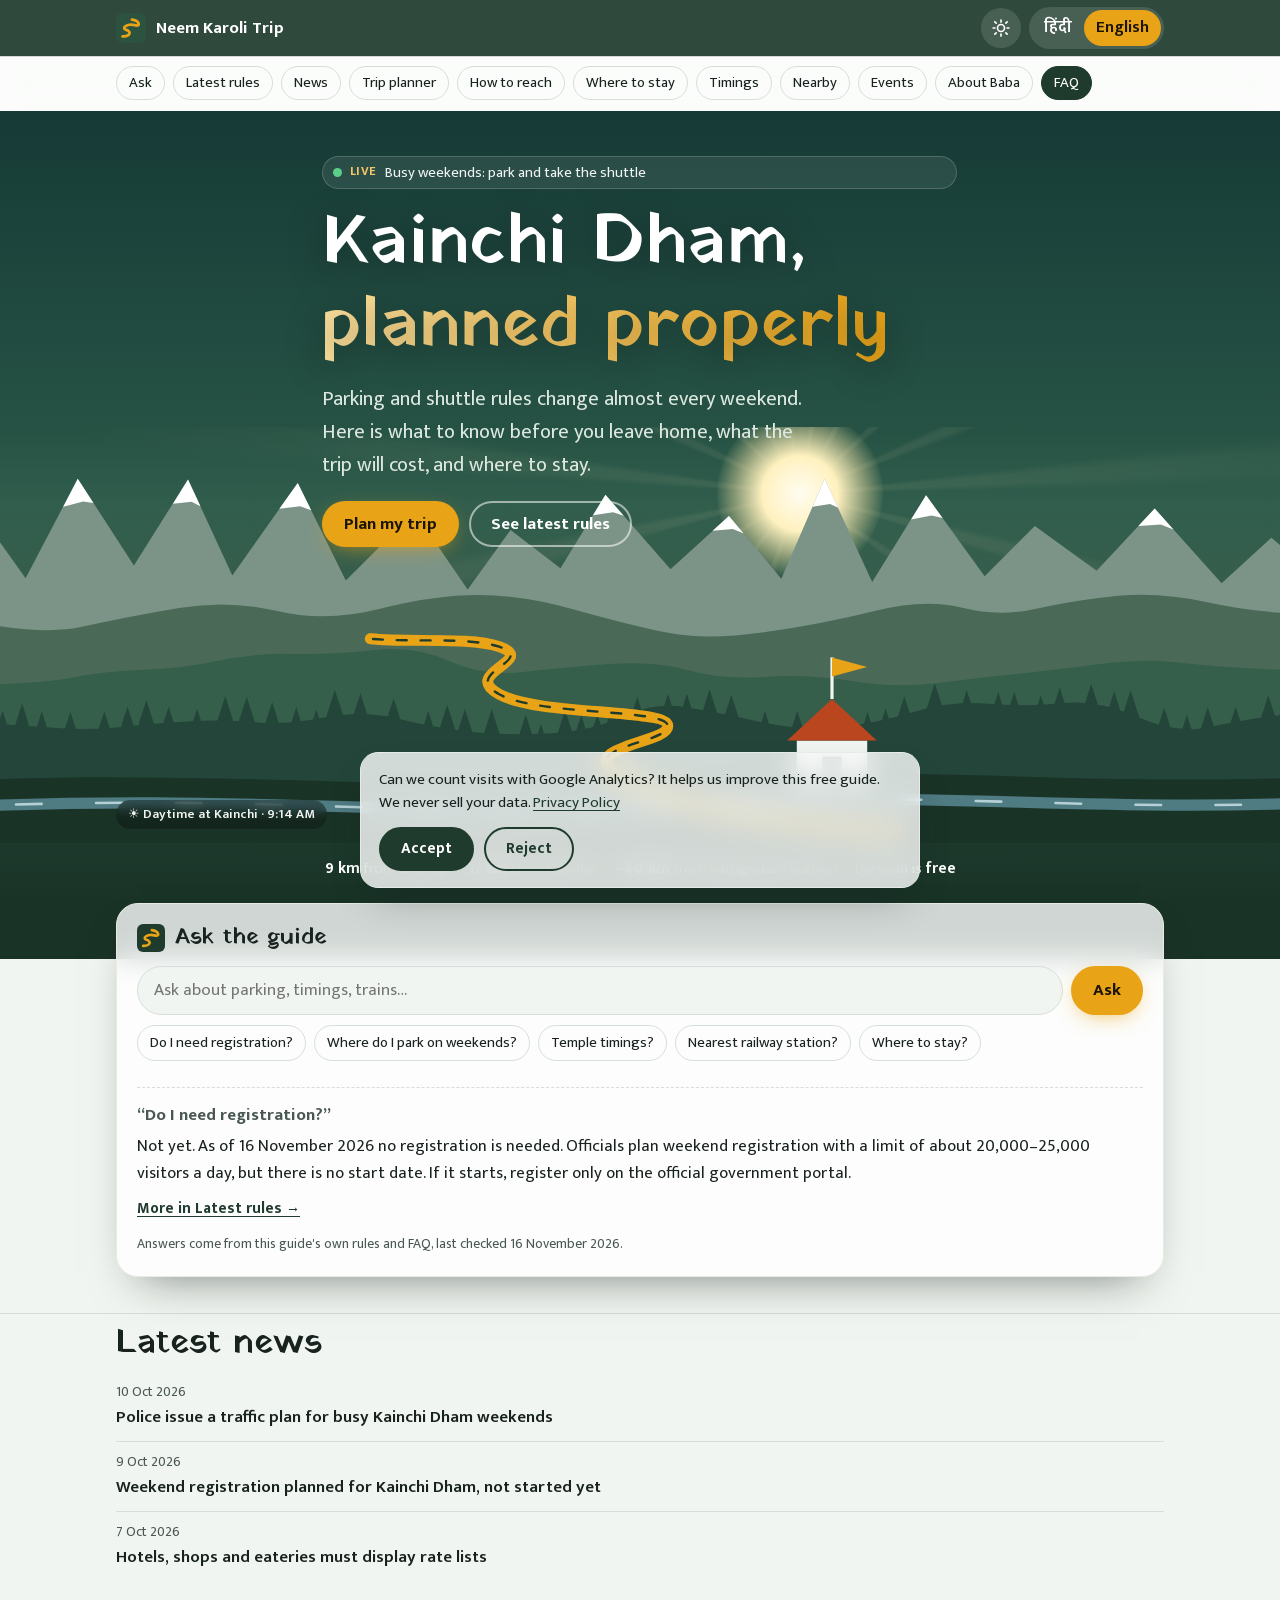
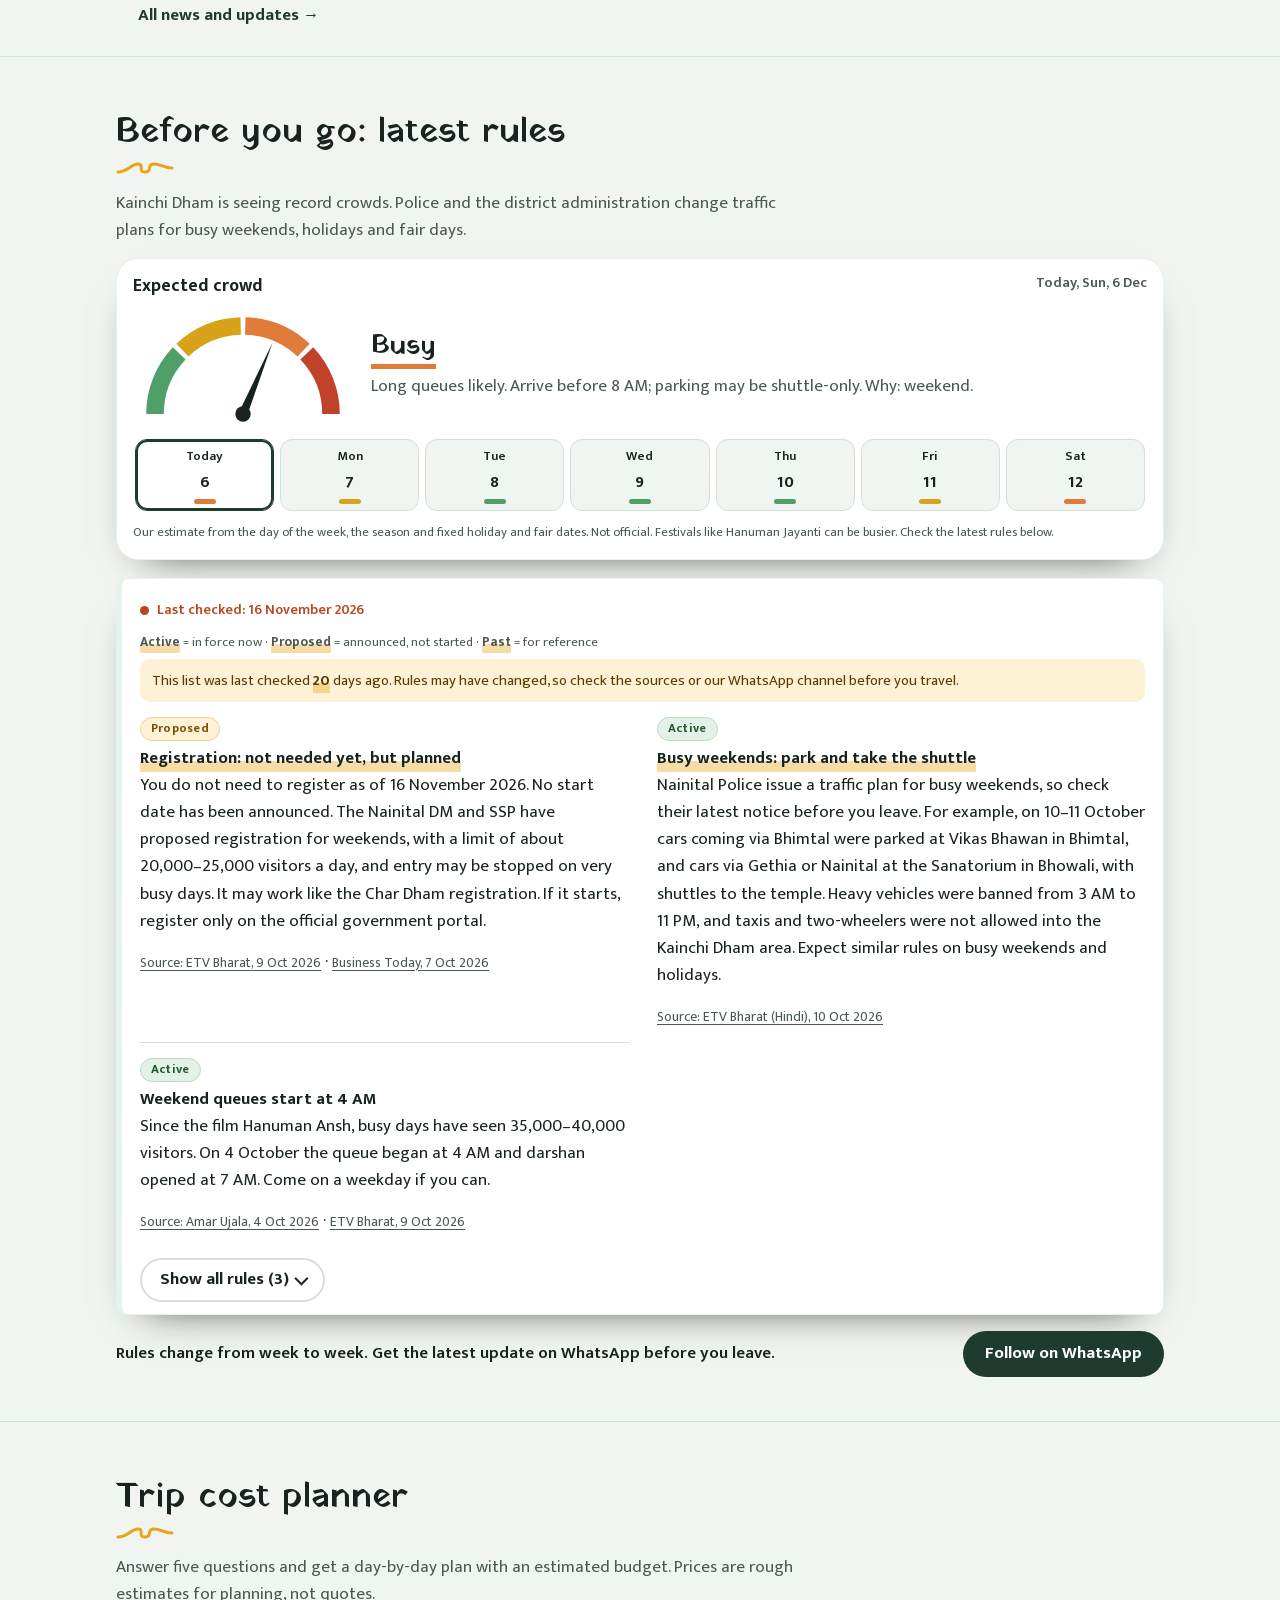
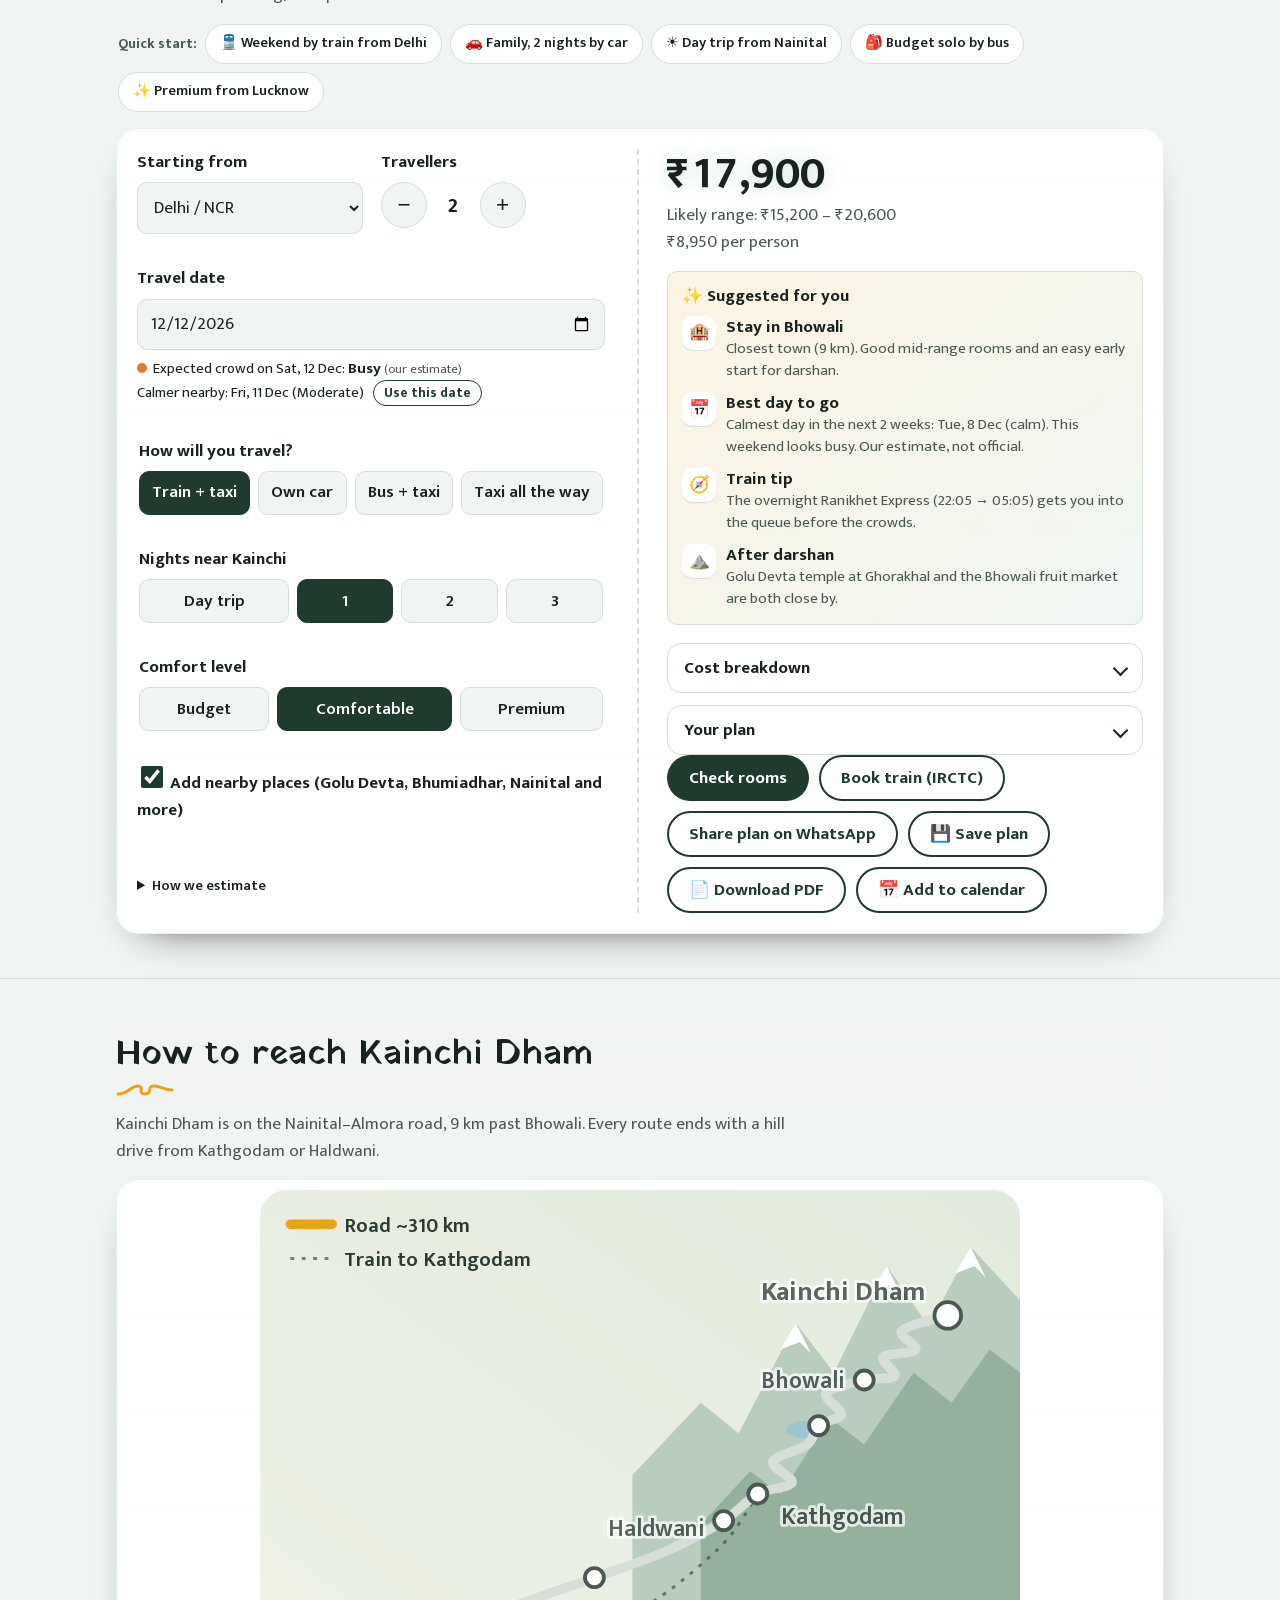
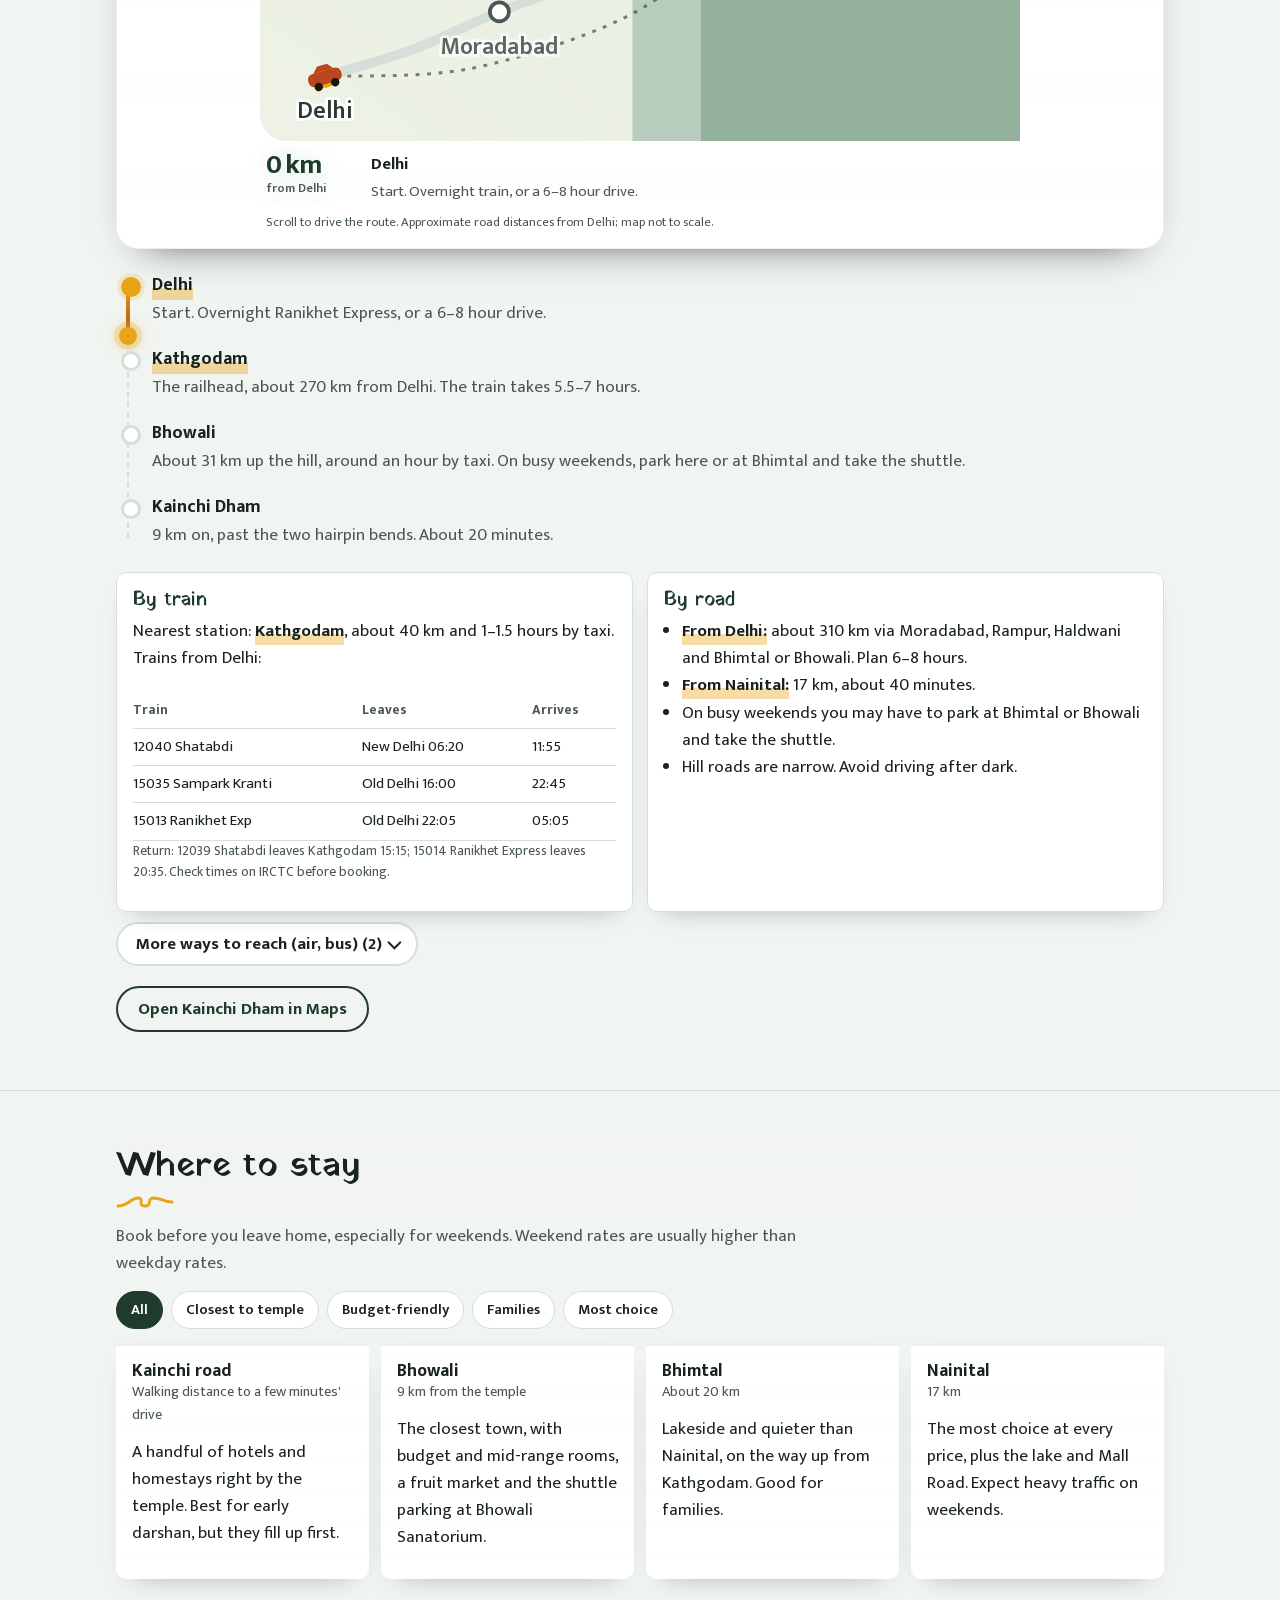
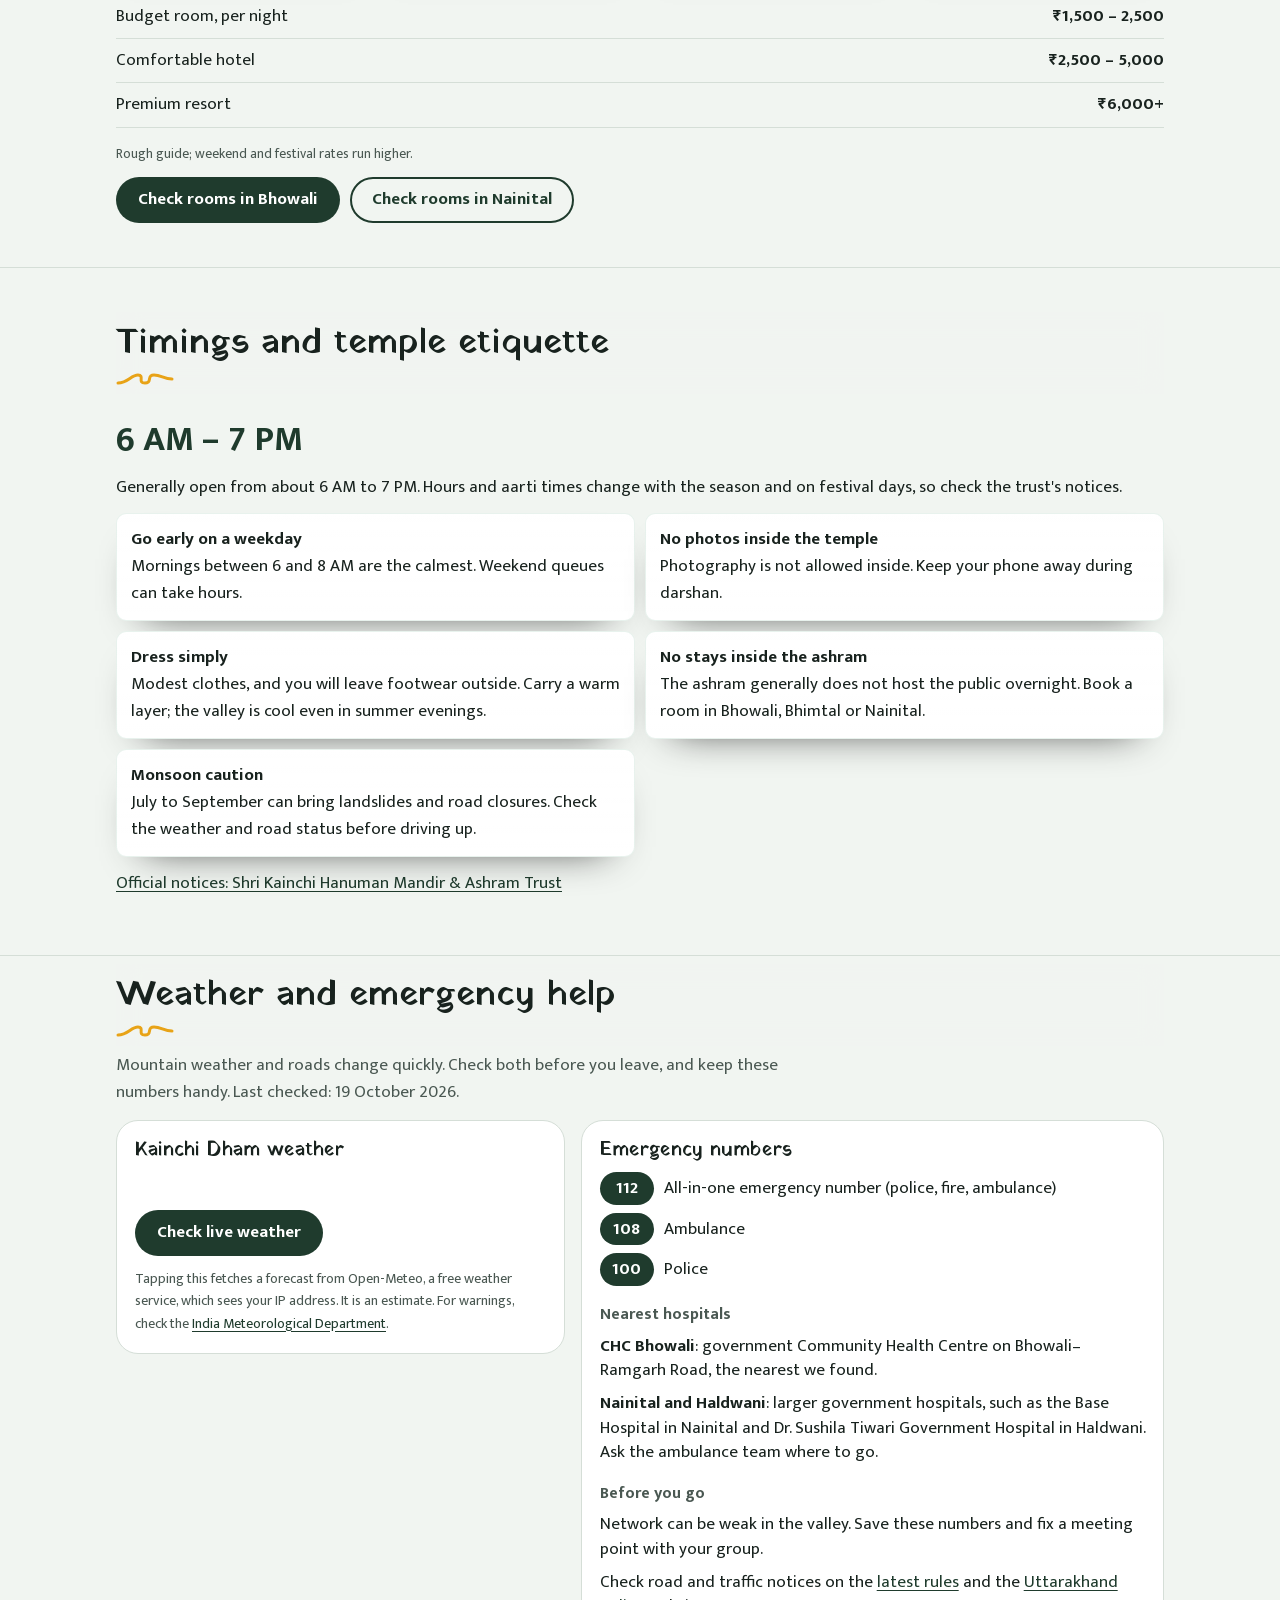
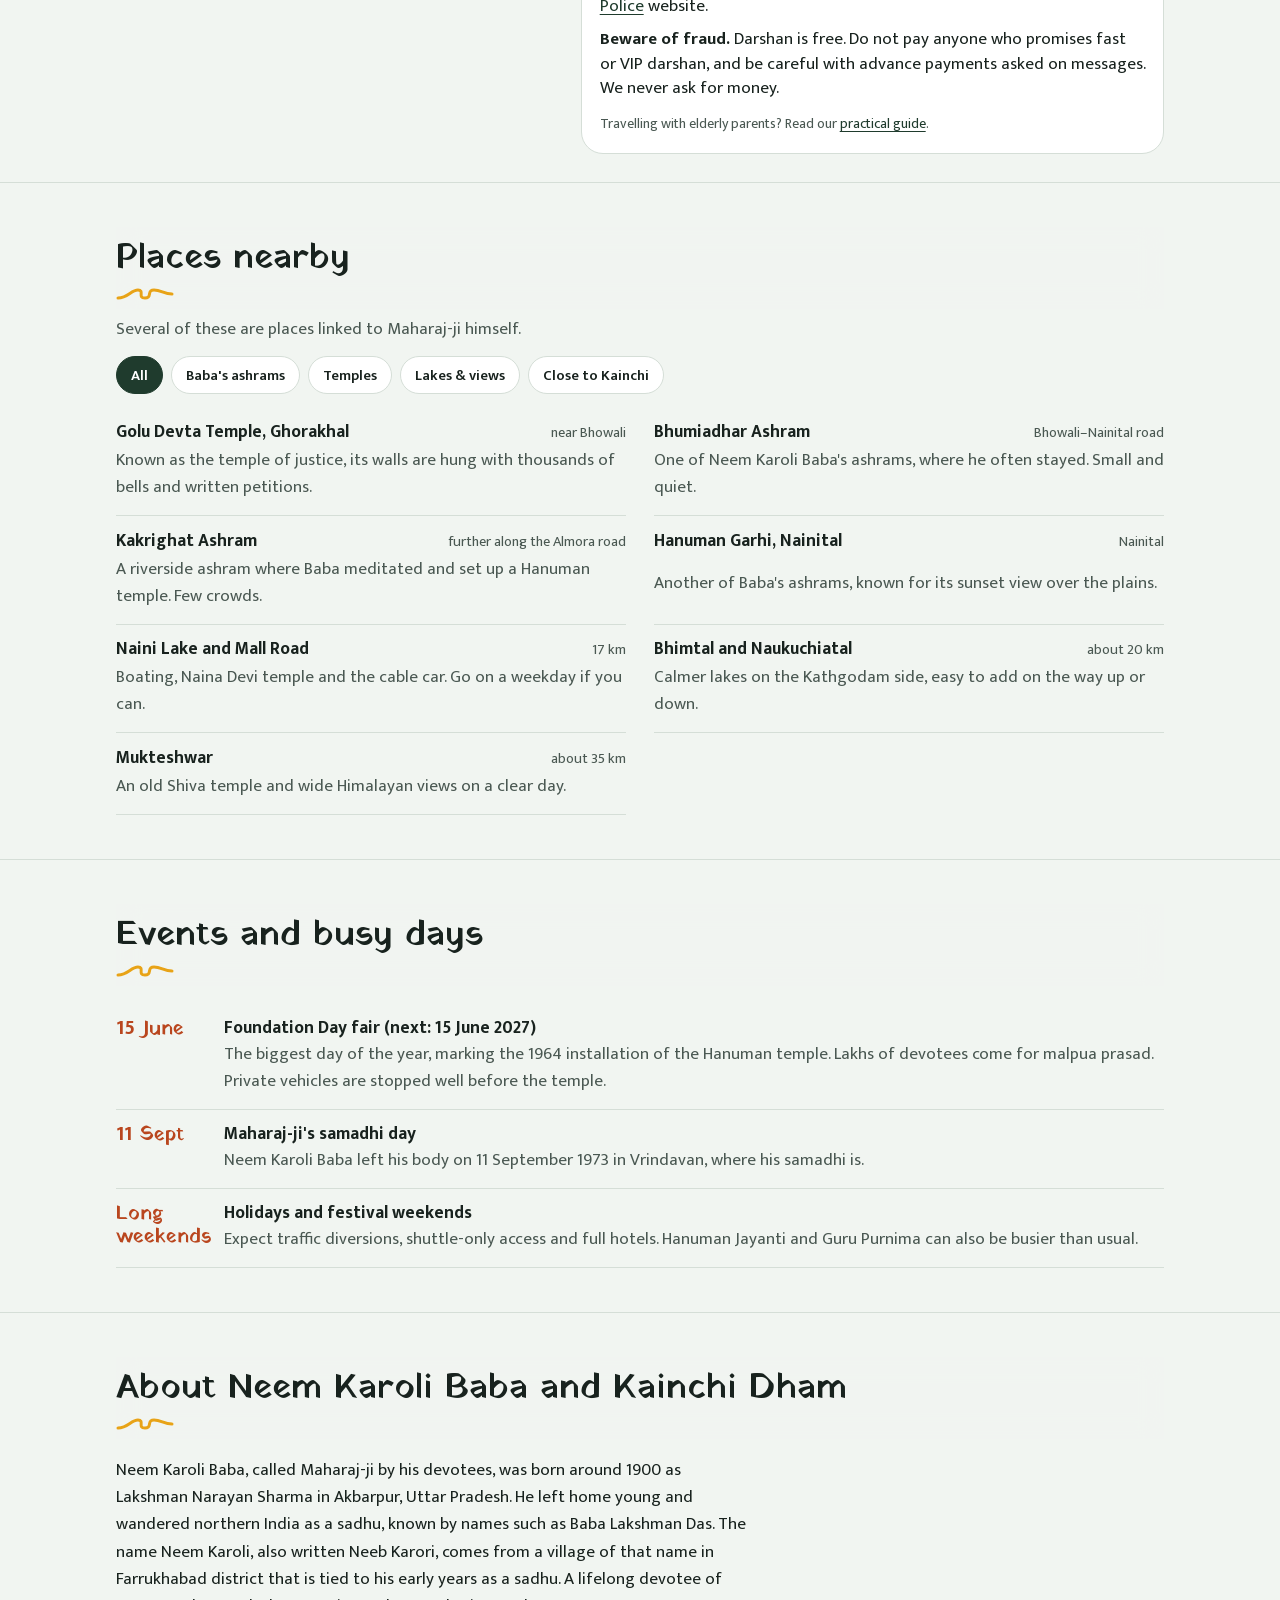
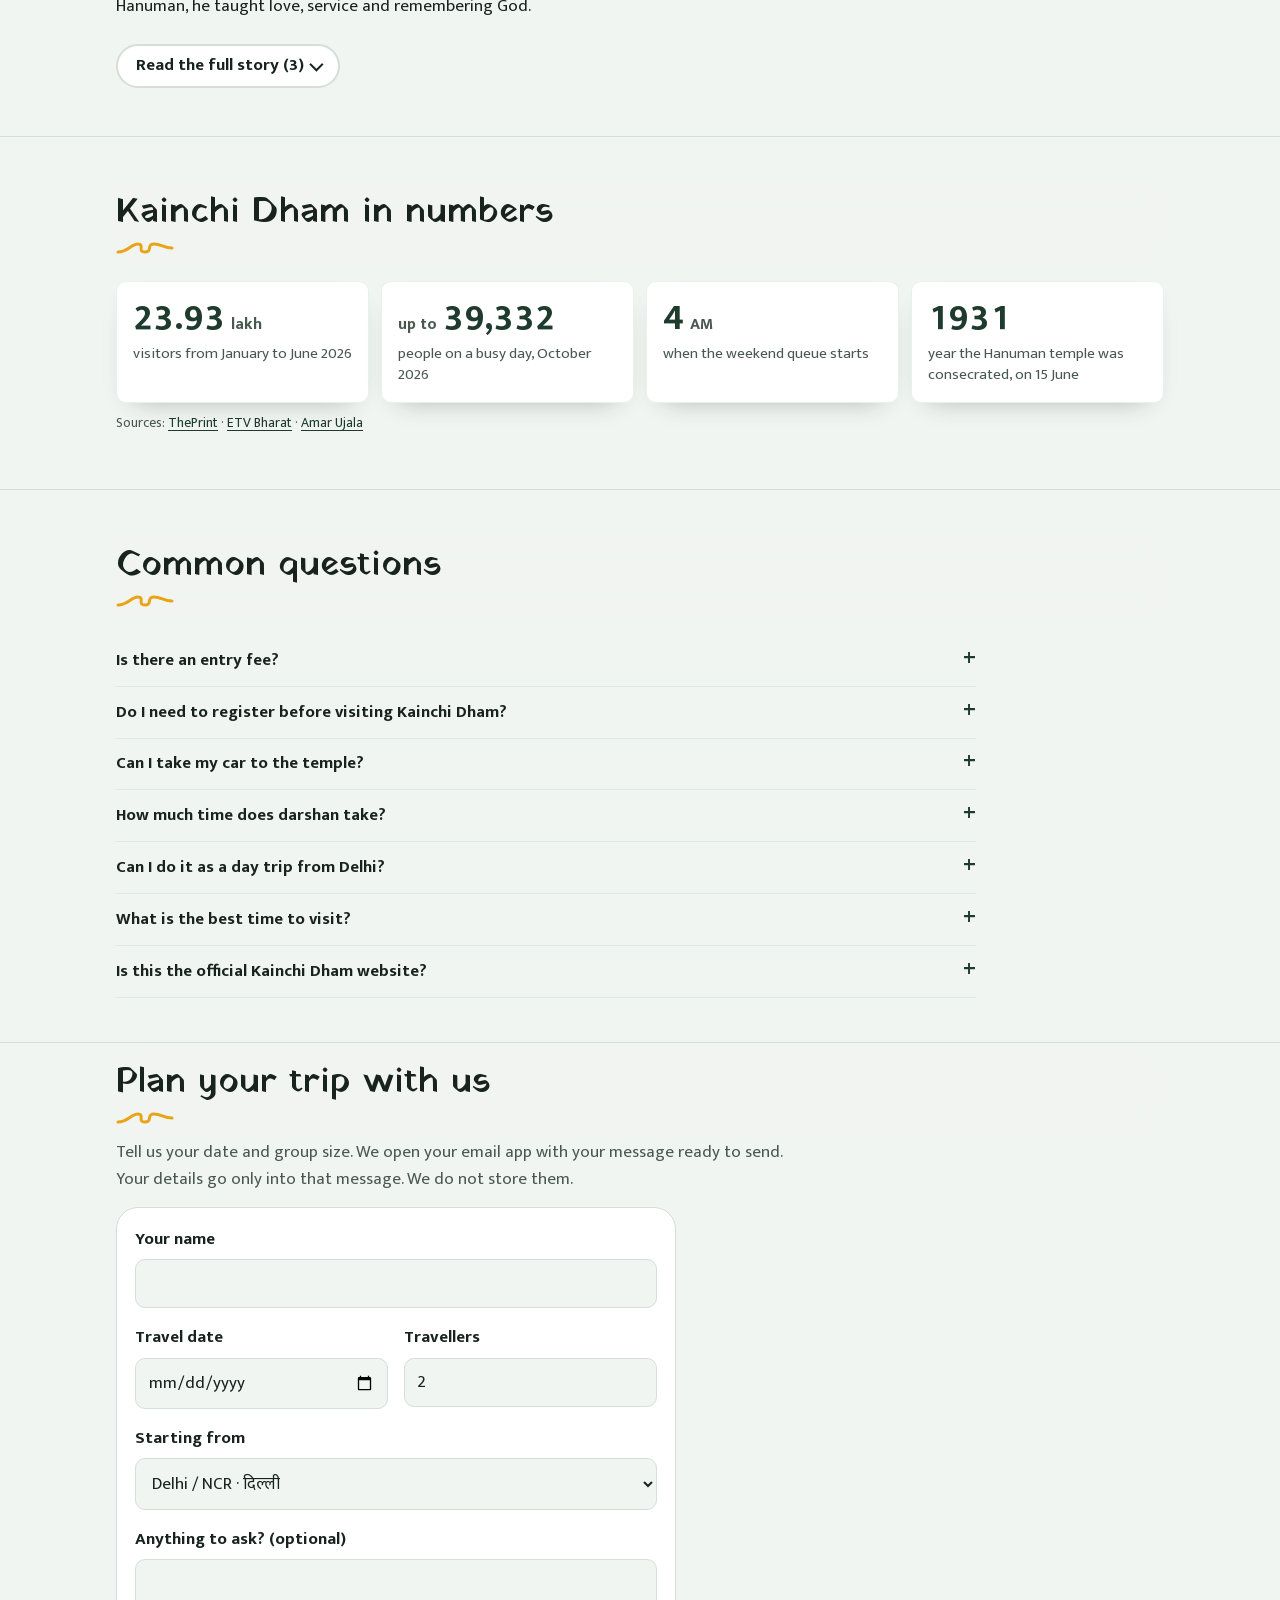
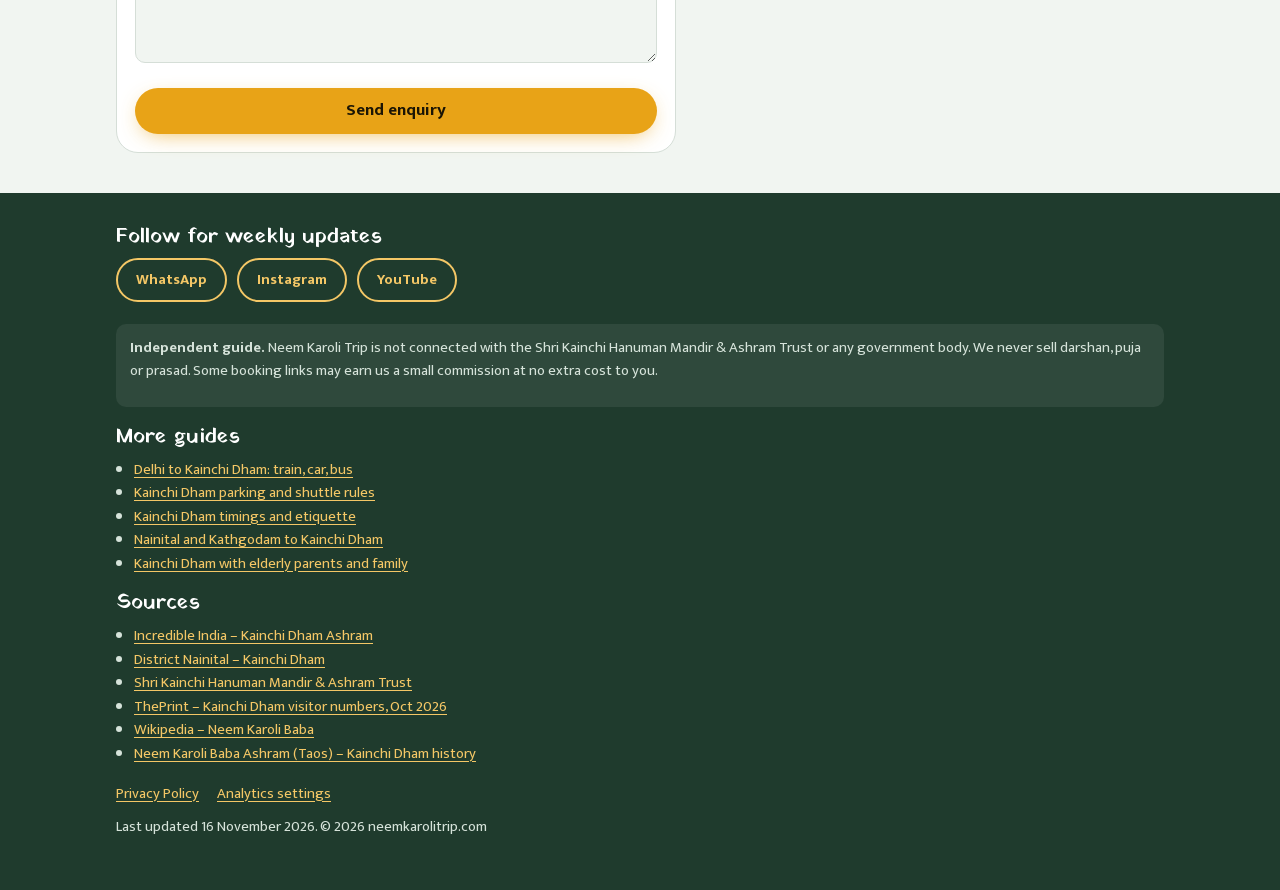
==== commit c64e2f84: "Weekly freshness check: re-verified rules on 16 Nov 2026 No rule changes. Updated last-checked and a" ====
--- a/index.html
+++ b/index.html
@@ -83,7 +83,7 @@
       "mainEntity": [
         {"@type": "Question", "name": "What are the Kainchi Dham temple timings?", "acceptedAnswer": {"@type": "Answer", "text": "The temple is generally open from about 6:00 AM to 7:00 PM. Hours change on festival days, so check the temple trust's notices before you go."}},
         {"@type": "Question", "name": "Is there an entry fee at Kainchi Dham?", "acceptedAnswer": {"@type": "Answer", "text": "No. Darshan at Kainchi Dham is free."}},
-        {"@type": "Question", "name": "Do I need registration to visit Kainchi Dham?", "acceptedAnswer": {"@type": "Answer", "text": "Not yet. As of 12 November 2026 no registration is needed. Officials plan weekend registration with a daily limit of about 20,000 to 25,000 visitors, but no start date has been announced."}},
+        {"@type": "Question", "name": "Do I need registration to visit Kainchi Dham?", "acceptedAnswer": {"@type": "Answer", "text": "Not yet. As of 16 November 2026 no registration is needed. Officials plan weekend registration with a daily limit of about 20,000 to 25,000 visitors, but no start date has been announced."}},
         {"@type": "Question", "name": "Can I drive my own car to Kainchi Dham?", "acceptedAnswer": {"@type": "Answer", "text": "On normal weekdays you can drive up to the parking areas. On busy weekends, holidays and fair days, police send private vehicles to set parking lots such as Bhimtal Vikas Bhawan or Bhowali Sanatorium, and shuttles take visitors to the temple."}},
         {"@type": "Question", "name": "Can I stay inside the Kainchi Dham ashram?", "acceptedAnswer": {"@type": "Answer", "text": "The ashram generally does not offer overnight stays to the public. Book a hotel or homestay in Bhowali, Bhimtal or Nainital before you travel."}},
         {"@type": "Question", "name": "Which is the nearest railway station to Kainchi Dham?", "acceptedAnswer": {"@type": "Answer", "text": "Kathgodam, about 40 km away (around 1 to 1.5 hours by taxi)."}},
@@ -97,8 +97,8 @@
 <style id="critical">/* AUTO-GENERATED by tools/make-critical.py: the rules the first screen needs. Edit style.css, then re-run the tool. */
 :root{--pine:#1F3B2D;--pine-2:#2C5240;--marigold:#E8A317;--sindoor:#B9461E;--river:#3F6670;--mist:#F1F5F1;--paper:#FFFFFF;--ink:#18221E;--ink-2:#4A5852;--line:#D5DED7;--bg:var(--mist);--surface:var(--paper);--text:var(--ink);--muted:var(--ink-2);--accent:var(--pine);--accent-ink:#FFFFFF;--hl:var(--marigold);--alert:var(--sindoor);--radius-lg:22px;--radius-sm:10px;}@media (prefers-color-scheme: dark){:root:not([data-theme="light"]){--bg:#0F1915;--surface:#16231D;--text:#E6EDE8;--muted:#A7B6AE;--line:#2A3B33;--accent:#7FB79A;--accent-ink:#0F1915;--hl:#F0B73A;--alert:#F08A5D;color-scheme:dark;}}:root[data-theme="dark"]{--bg:#0F1915;--surface:#16231D;--text:#E6EDE8;--muted:#A7B6AE;--line:#2A3B33;--accent:#7FB79A;--accent-ink:#0F1915;--hl:#F0B73A;--alert:#F08A5D;color-scheme:dark;}*{box-sizing:border-box}html{scroll-behavior:smooth;-webkit-text-size-adjust:100%}@media (prefers-reduced-motion: reduce){html{scroll-behavior:auto}}body{margin:0;background:var(--bg);color:var(--text);font-family:"Mukta","Mukta Fallback",system-ui,-apple-system,"Segoe UI",sans-serif;font-size:17px;line-height:1.6;}html[data-lang="en"] body [lang="hi"],html[data-lang="hi"] body [lang="en"]{display:none !important}a{color:var(--accent);text-underline-offset:3px}h1,h2,h3{font-family:"Yatra One","Yatra Fallback","Mukta","Mukta Fallback",serif;font-weight:400;line-height:1.2;margin:0}h2{font-size:clamp(1.6rem,4.5vw,2.2rem);color:var(--text)}p{margin:0 0 .8em}.wrap{max-width:860px;margin:0 auto;padding:0 16px}.sr-only{position:absolute;width:1px;height:1px;overflow:hidden;clip:rect(0 0 0 0);white-space:nowrap}.bar{position:sticky;top:0;z-index:20;background:var(--pine);color:#fff;box-shadow:0 1px 0 rgba(0,0,0,.15)}.bar .wrap{display:flex;align-items:center;justify-content:space-between;gap:12px;min-height:56px}.brand{display:flex;align-items:center;gap:10px;color:#fff;text-decoration:none;font-weight:700;font-size:1.05rem}.brand svg{flex:none}.lang{display:flex;background:rgba(255,255,255,.12);border-radius:999px;padding:3px}.lang button{border:0;background:transparent;color:#fff;font:inherit;font-weight:600;padding:4px 12px;border-radius:999px;cursor:pointer}.lang button[aria-pressed="true"]{background:var(--marigold);color:#1B1505}.chips{background:var(--surface);border-bottom:1px solid var(--line);position:sticky;top:56px;z-index:19}.chips-in{display:flex;align-items:center;max-width:860px;margin:0 auto}.chips nav{display:flex;gap:8px;overflow-x:auto;padding:10px 16px;flex:1;min-width:0;scrollbar-width:none;-webkit-mask-image:linear-gradient(to right,#000 calc(100% - 26px),transparent);mask-image:linear-gradient(to right,#000 calc(100% - 26px),transparent)}.chips nav.at-end{-webkit-mask-image:none;mask-image:none}.chips a{flex:none;text-decoration:none;color:var(--text);border:1px solid var(--line);border-radius:999px;padding:4px 12px;font-size:.92rem;white-space:nowrap}.hero{background:var(--pine);color:#fff;overflow:hidden}.hero .wrap{padding-top:28px;padding-bottom:0}.hero h1{font-size:clamp(2.1rem,8vw,3.6rem);color:#fff;max-width:8.58em}.hero .lede{font-size:1.1rem;max-width:36ch;color:#DCE8E0;margin:14px 0 20px}.cta{display:flex;flex-wrap:wrap;gap:10px;margin-bottom:8px}.btn{display:inline-flex;align-items:center;justify-content:center;gap:8px;min-height:46px;padding:0 20px;border-radius:999px;font:inherit;font-weight:700;text-decoration:none;border:2px solid transparent;cursor:pointer}.btn-main{background:var(--marigold);color:#1B1505}.btn-ghost{border-color:rgba(255,255,255,.55);color:#fff;background:transparent}.facts{display:flex;flex-wrap:wrap;gap:6px 18px;font-size:.95rem;color:#CFE0D5;padding:14px 0 22px}.facts b{color:#fff;font-weight:700}section{padding:44px 0;border-bottom:1px solid var(--line);scroll-margin-top:104px}.sec-head{margin-bottom:18px}.sec-head p{color:var(--muted);margin-top:6px;max-width:60ch}.src{font-size:.85rem;color:var(--muted)}.route ul{margin:6px 0 0;padding-left:18px}.dos li{background:var(--surface);border:1px solid var(--line);border-radius:var(--radius-sm);padding:12px 14px}.dos b{display:block}.places p{grid-column:1 / -1;margin:0;color:var(--muted)}.events p{margin:2px 0 0;color:var(--muted)}.story p{max-width:64ch}.story .pull{font-family:"Yatra One","Yatra Fallback",serif;max-width:39.23em;font-size:1.35rem;line-height:1.35;color:var(--accent);border-left:4px solid var(--hl);padding-left:14px;margin:18px 0}details.faq{border-bottom:1px solid var(--line);padding:12px 0}details.faq summary{cursor:pointer;font-weight:700;font-size:1.05rem;list-style:none;display:flex;justify-content:space-between;gap:12px}details.faq summary::after{content:"+";font-size:1.4rem;line-height:1;color:var(--accent)}details.faq p{margin:8px 0 0;color:var(--muted)}:root{--hill-0:#6E8377;  /* far Himalaya, hazy */--snow:#F3E6CC;    /* snow caps in sunrise light */--hill-1:#4A6A57;--hill-2:#355F4A;--hill-3:#24463A;--hill-4:#1A3327;  /* river bank */--ease:cubic-bezier(.2,.7,.2,1);}.bar{top:env(safe-area-inset-top,0px)}.chips{top:calc(56px + env(safe-area-inset-top,0px))}.chips a{transition:background .25s,border-color .25s,color .25s}.progress{position:absolute;left:0;right:0;bottom:-3px;height:3px;pointer-events:none}.progress span{display:block;height:100%;background:linear-gradient(90deg,var(--marigold),#F4C766);transform-origin:0 50%;transform:scaleX(0);box-shadow:0 0 10px rgba(232,163,23,.55)}.hero{position:relative;background:linear-gradient(180deg,#10211A 0%,var(--pine) 48%,var(--hill-4) 100%)}.hero .scene + .wrap{padding-top:0}.hero-copy{position:relative;z-index:2;will-change:transform,opacity}.hero-copy > *{animation:rise .9s var(--ease) both}.hero-copy > :nth-child(2){animation-delay:.08s}.hero-copy > :nth-child(3){animation-delay:.16s}.hero-copy > :nth-child(4){animation-delay:.24s}.live{display:inline-flex;align-items:center;gap:8px;max-width:100%;padding:6px 14px 6px 10px;margin-bottom:14px;border-radius:999px;background:rgba(255,255,255,.08);border:1px solid rgba(255,255,255,.18);color:#F1F5F1;text-decoration:none;font-size:.92rem;line-height:1.3;-webkit-backdrop-filter:blur(6px);backdrop-filter:blur(6px)}.live .dot{flex:none;width:9px;height:9px;border-radius:50%;background:#5BD08A;animation:ping 2s infinite}.live .tag{flex:none;font-weight:700;color:#F4C766;letter-spacing:.04em;text-transform:uppercase;font-size:.78rem}.live-text{min-width:0;overflow:hidden;text-overflow:ellipsis;white-space:nowrap;transition:opacity .35s,transform .35s}.scene{position:relative;height:clamp(220px,41vw,640px);margin-top:4px;overflow:hidden;background:linear-gradient(180deg,rgba(232,163,23,0) 0%,rgba(232,163,23,.20) 55%,rgba(185,70,30,.30) 100%)}.scene .layer{position:absolute;left:0;bottom:0;width:100%;height:80%;will-change:transform}.sun{position:absolute;left:56%;top:2%;width:clamp(90px,18vw,170px);aspect-ratio:1;border-radius:50%;background:radial-gradient(circle,#FFE9B0 0%,#F4C766 34%,rgba(232,163,23,.42) 56%,rgba(232,163,23,0) 72%);animation:sunrise 2.8s var(--ease) both}@media (min-width:760px){.scene{height:min(32.5vw,620px)}.scene .layer{height:100%}.sun{top:6%;width:clamp(120px,13vw,200px)}}.road{stroke-dasharray:1;stroke-dashoffset:1;animation:draw 2.4s .5s var(--ease) forwards}.river{stroke-dasharray:16 34;opacity:.8;animation:flow 6s linear infinite}.flag{transform-box:fill-box;transform-origin:0 50%;animation:wave 2.8s ease-in-out infinite}.door-glow{opacity:0;animation:doorglow 4.5s 2.8s ease-in-out infinite}.lights{position:absolute;inset:0;pointer-events:none}.lights i{position:absolute;left:var(--x);bottom:7%;width:6px;height:9px;border-radius:50% 50% 50% 50%/60% 60% 40% 40%;background:radial-gradient(circle at 50% 60%,#FFF3C4 0%,#F4C766 45%,rgba(232,163,23,0) 76%);box-shadow:0 0 12px 3px rgba(244,199,102,.5);opacity:0;animation:float var(--d) var(--t) linear infinite}.btn{position:relative;overflow:hidden;transition:transform .2s var(--ease),box-shadow .3s,background .3s,color .3s,border-color .3s}.btn-main{box-shadow:0 6px 22px -8px rgba(232,163,23,.8)}.btn-main::after{content:"";position:absolute;inset:0;pointer-events:none;background:linear-gradient(110deg,transparent 35%,rgba(255,255,255,.55) 50%,transparent 65%);transform:translateX(-130%);animation:sheen 6s 2.2s ease-in-out infinite}.ask{padding:0 0 36px;background:linear-gradient(180deg,var(--hill-4) 0 56px,var(--bg) 56px)}.ask-card{background:var(--surface);border:1px solid var(--line);border-radius:var(--radius-lg);padding:20px;box-shadow:0 22px 44px -24px rgba(10,20,15,.55)}.ask-card h2{display:flex;align-items:center;gap:10px;font-size:1.45rem}.ask-card h2 svg{flex:none}.ask-form{display:flex;gap:8px;margin:14px 0 10px}.ask-form input{flex:1;min-width:0;font:inherit;padding:10px 16px;border:1.5px solid var(--line);border-radius:999px;background:var(--bg);color:var(--text);min-height:48px;transition:border-color .2s,box-shadow .2s}.ask-form .btn{flex:none;min-height:48px}.ask-chips{display:flex;flex-wrap:wrap;gap:8px}.ask-chips button{font:inherit;font-size:.92rem;border:1px solid var(--line);background:transparent;color:var(--text);border-radius:999px;padding:5px 12px;cursor:pointer;transition:border-color .2s,color .2s}.ask-out{margin-top:16px;border-top:1px dashed var(--line);padding-top:14px;min-height:5.5em}.ask-q{font-weight:700;margin:0 0 4px;color:var(--muted)}.ask-q::before{content:"\201C"}.ask-q::after{content:"\201D"}.ask-a{margin:0 0 8px;font-size:1.05rem}.stat .big small{font-family:"Mukta","Mukta Fallback",system-ui,sans-serif;font-size:1rem;font-weight:700;color:var(--muted)}.stat p{margin:6px 0 0;color:var(--muted);font-size:.95rem;line-height:1.35}.journey .leg{display:block;color:var(--muted)}.hl-sweep{background:linear-gradient(transparent 60%,rgba(232,163,23,.38) 60%) no-repeat 0 0/0% 100%;transition:background-size .9s var(--ease) .15s}.sec-head{display:contents}.sec-head > p{max-width:60ch}.sec-head > :last-child{margin-bottom:18px}.scene{transform-origin:62% 100%;will-change:transform}@media (prefers-reduced-motion: reduce){*,*::before,*::after{animation:none !important;transition:none !important}.lights{display:none}.road{stroke-dashoffset:0}}.toast{position:fixed;left:50%;bottom:20px;z-index:70;transform:translate(-50%,24px);opacity:0;pointer-events:none;display:flex;align-items:center;gap:10px;width:max-content;max-width:calc(100vw - 32px);padding:12px 18px;border-radius:999px;background:var(--pine);color:#fff;font-weight:600;font-size:.95rem;box-shadow:0 14px 34px -12px rgba(16,33,26,.6);transition:transform .35s var(--ease),opacity .35s}.toast .spin{flex:none;width:16px;height:16px;border-radius:50%;border:2.5px solid rgba(244,199,102,.35);border-top-color:#F4C766;animation:spin .8s linear infinite}@media (prefers-reduced-motion: reduce){.ripple,.toast .spin,.result .breakdown,.result .days{animation:none}.toast{transition:none}}.consent{position:fixed;left:12px;right:12px;bottom:12px;z-index:60;max-width:560px;margin:0 auto;background:var(--surface);color:var(--text);border:1px solid var(--line);border-radius:18px;padding:16px 18px;box-shadow:0 18px 40px -16px rgba(16,33,26,.45);font-size:.95rem;line-height:1.5;animation:rise .5s var(--ease) both}.consent[hidden]{display:none}.consent p{margin:0 0 12px}.consent .row{display:flex;flex-wrap:wrap;gap:10px}.consent button{min-height:44px;padding:0 20px;border-radius:999px;font:inherit;font-weight:700;cursor:pointer;border:2px solid var(--accent)}.consent .yes{background:var(--accent);color:var(--accent-ink)}.consent .no{background:transparent;color:var(--accent)}.stars{position:absolute;left:0;right:0;top:0;height:62%;pointer-events:none;opacity:0;transition:opacity 1.2s}.stars i{position:absolute;left:0;top:0;width:2px;height:2px;border-radius:50%;background:#fff}.stars i.b{animation:twinkle 3.2s ease-in-out infinite}.stars i.c{animation:twinkle 4.6s 1.4s ease-in-out infinite}.moon{position:absolute;left:66%;top:8%;width:clamp(44px,7vw,70px);aspect-ratio:1;border-radius:50%;background:radial-gradient(circle at 38% 36%,#FFFBEA 0%,#F3EBCF 55%,#D9CFAE 100%);box-shadow:0 0 30px 8px rgba(255,246,214,.28),inset -10px -6px 0 0 rgba(0,0,0,.08);opacity:0;transform:translateY(20%);transition:opacity 1.2s,transform 1.2s}.sky-now{position:absolute;left:12px;top:10px;z-index:3;display:inline-flex;align-items:center;gap:6px;padding:4px 12px;border-radius:999px;background:rgba(10,20,16,.42);color:#F1F5F1;font-size:.82rem;font-weight:600;-webkit-backdrop-filter:blur(6px);backdrop-filter:blur(6px);pointer-events:none}.sky-now:empty{display:none}.hero[data-sky="day"]{background:linear-gradient(180deg,#163A36 0%,#2A5848 50%,var(--hill-4) 100%);--snow:#FFFFFF;--hill-0:#7C9488}.hero[data-sky="day"] .scene{background:linear-gradient(180deg,rgba(200,230,220,0) 0%,rgba(225,235,200,.12) 55%,rgba(232,200,120,.16) 100%)}.hero[data-sky="day"] .sun{top:-4%;background:radial-gradient(circle,#FFFDF2 0%,#FFF1BF 32%,rgba(255,236,170,.4) 56%,rgba(255,236,170,0) 72%)}.hero .sun{transition:top 1.2s var(--ease),opacity 1s}:root{--map-a:#EEF2E6;--map-b:#E2EBDD;--map-hill1:#B9CDBE;--map-hill2:#93B19C;--map-snow:#FFFFFF;--map-lake:#9CC6CF;--map-text:#2B3A33}@media (prefers-color-scheme: dark){:root:not([data-theme="light"]){--map-a:#18261F;--map-b:#1C2E25;--map-hill1:#2E473B;--map-hill2:#3A5949;--map-snow:#C9D3CC;--map-lake:#3F6670;--map-text:#D9E3DC}}:root[data-theme="dark"]{--map-a:#18261F;--map-b:#1C2E25;--map-hill1:#2E473B;--map-hill2:#3A5949;--map-snow:#C9D3CC;--map-lake:#3F6670;--map-text:#D9E3DC}.rm-plain-a{stop-color:var(--map-a)}.rm-plain-b{stop-color:var(--map-b)}.rm-legend text{font:600 11px "Mukta","Mukta Fallback",system-ui,sans-serif;fill:var(--map-text)}.rm-stop text{font:600 12.5px "Mukta","Mukta Fallback",system-ui,sans-serif;fill:var(--map-text);paint-order:stroke;stroke:var(--surface);stroke-width:3px;stroke-linejoin:round;opacity:.75;transition:opacity .35s}.rm-stop:not(.major) text{display:none}.rm-stop.end text{font-size:14px;font-weight:700}@media (prefers-reduced-motion: reduce){.stars i{animation:none}}:root{--glass:rgba(255,255,255,.70);--glass-strong:rgba(255,255,255,.86);--glass-line:rgba(255,255,255,.55);--bg-glass:rgba(241,245,241,.82)}@media (prefers-color-scheme: dark){:root:not([data-theme="light"]){--glass:rgba(22,35,29,.62);--glass-strong:rgba(22,35,29,.80);--glass-line:rgba(127,183,154,.16);--bg-glass:rgba(15,25,21,.78)}}:root[data-theme="dark"]{--glass:rgba(22,35,29,.62);--glass-strong:rgba(22,35,29,.80);--glass-line:rgba(127,183,154,.16);--bg-glass:rgba(15,25,21,.78)}.bar-tools{display:flex;align-items:center;gap:8px}.theme-btn{flex:none;width:40px;height:40px;display:grid;place-items:center;border:0;border-radius:50%;background:rgba(255,255,255,.12);color:#fff;cursor:pointer;transition:background .25s,transform .2s}.theme-btn svg{width:20px;height:20px;transition:transform .5s var(--ease),opacity .3s}.theme-btn .moon-i{position:absolute;opacity:0;transform:rotate(-90deg) scale(.6)}.theme-btn{position:relative}.brand{white-space:nowrap}@media (max-width:380px){.bar .wrap{gap:8px}.brand{gap:7px;font-size:.98rem}.brand svg{width:26px;height:26px}.theme-btn{width:34px;height:34px}.bar-tools{gap:6px}.lang button{padding:4px 9px}}.theme-dark .theme-btn .sun-i{opacity:0;transform:rotate(90deg) scale(.6)}.theme-dark .theme-btn .moon-i{opacity:1;transform:none}@supports ((-webkit-backdrop-filter:blur(1px)) or (backdrop-filter:blur(1px))){.bar{background:rgba(31,59,45,.92);-webkit-backdrop-filter:saturate(160%) blur(14px);backdrop-filter:saturate(160%) blur(14px)}.chips{background:var(--glass);border-bottom-color:var(--glass-line);-webkit-backdrop-filter:saturate(160%) blur(14px);backdrop-filter:saturate(160%) blur(14px)}.ask-card{background:var(--glass-strong);border-color:var(--glass-line);-webkit-backdrop-filter:saturate(150%) blur(18px);backdrop-filter:saturate(150%) blur(18px)}.toast{background:rgba(31,59,45,.86);-webkit-backdrop-filter:blur(12px);backdrop-filter:blur(12px)}}@media (prefers-color-scheme: dark){:root:not([data-theme="light"]) body::before{content:"";position:fixed;inset:0;z-index:-1;pointer-events:none;background:radial-gradient(900px 520px at 8% -6%,rgba(127,183,154,.13),transparent 62%),radial-gradient(760px 480px at 108% 38%,rgba(240,183,58,.08),transparent 62%),radial-gradient(700px 520px at 40% 115%,rgba(63,102,112,.16),transparent 64%),radial-gradient(rgba(127,183,154,.07) 1px,transparent 1.4px) 0 0/22px 22px}:root:not([data-theme="light"]) .route,.stay,.stat,.dos li,.status,.planner,.crowd,.routemap,.ask-card,details.faq{border-color:rgba(127,183,154,.18)}:root:not([data-theme="light"]) .route,.stay,.stat,.dos li,.status,.planner,.crowd,.routemap{background:linear-gradient(180deg,rgba(255,255,255,.04),rgba(255,255,255,.012)),var(--surface);box-shadow:inset 0 1px 0 rgba(255,255,255,.05),0 18px 40px -28px rgba(0,0,0,.85);transition:border-color .35s,box-shadow .35s}:root:not([data-theme="light"]) main h2{text-shadow:0 0 26px rgba(127,183,154,.28)}:root:not([data-theme="light"]) .progress span{box-shadow:0 0 14px rgba(240,183,58,.8)}}:root[data-theme="dark"] body::before{content:"";position:fixed;inset:0;z-index:-1;pointer-events:none;background:radial-gradient(900px 520px at 8% -6%,rgba(127,183,154,.13),transparent 62%),radial-gradient(760px 480px at 108% 38%,rgba(240,183,58,.08),transparent 62%),radial-gradient(700px 520px at 40% 115%,rgba(63,102,112,.16),transparent 64%),radial-gradient(rgba(127,183,154,.07) 1px,transparent 1.4px) 0 0/22px 22px}:root[data-theme="dark"] .route,.stay,.stat,.dos li,.status,.planner,.crowd,.routemap,.ask-card,details.faq{border-color:rgba(127,183,154,.18)}:root[data-theme="dark"] .route,.stay,.stat,.dos li,.status,.planner,.crowd,.routemap{background:linear-gradient(180deg,rgba(255,255,255,.04),rgba(255,255,255,.012)),var(--surface);box-shadow:inset 0 1px 0 rgba(255,255,255,.05),0 18px 40px -28px rgba(0,0,0,.85);transition:border-color .35s,box-shadow .35s}:root[data-theme="dark"] main h2{text-shadow:0 0 26px rgba(127,183,154,.28)}:root[data-theme="dark"] .progress span{box-shadow:0 0 14px rgba(240,183,58,.8)}@media (min-width:760px){.hero{min-height:calc(100svh - var(--stick,108px));display:flex;flex-direction:column}.hero-copy{flex:1 0 auto;display:flex;flex-direction:column;justify-content:center;padding-top:clamp(24px,5vh,64px) !important}.hero h1{font-size:clamp(2.6rem,5.4vw,4.6rem);max-width:9.19em;letter-spacing:.005em;text-shadow:0 6px 36px rgba(0,0,0,.35)}.hero .lede{font-size:clamp(1.1rem,1.6vw,1.3rem);max-width:42ch}.scene{margin-top:-10vw}.sky-now{top:auto;bottom:14px;left:max(12px,calc((100% - var(--wrapw,860px)) / 2 + 16px))}.sun::before{content:"";position:absolute;left:50%;top:50%;width:1100%;aspect-ratio:1;margin:-550% 0 0 -550%;pointer-events:none;background:repeating-conic-gradient(from 0deg,rgba(255,236,190,0) 0deg 7deg,rgba(255,236,190,.10) 9deg 11deg,rgba(255,236,190,0) 13deg 19deg);-webkit-mask:radial-gradient(circle,#000 0 10%,transparent 58%);mask:radial-gradient(circle,#000 0 10%,transparent 58%);animation:rays 160s linear infinite}.hero[data-sky="day"] .sun::before{opacity:.7}.scene .layer[data-depth]{transform-origin:50% 100%;animation:kenburns 34s ease-in-out infinite alternate}.scene .layer[data-depth="0.42"]{animation-duration:46s}.scene .layer[data-depth="0.30"]{animation-duration:40s;animation-delay:-8s}.scene .layer[data-depth="0.18"]{animation-duration:32s;animation-delay:-14s}.scene .layer[data-depth="0.08"]{animation-duration:28s;animation-delay:-4s}}@media (min-width:1024px){:root{--wrapw:1080px}.wrap{max-width:1080px}.chips-in{max-width:1080px}.sec-head > p{max-width:70ch}details.faq{max-width:860px}}@media (prefers-reduced-motion: reduce){.scene .layer[data-depth],.sun::before{animation:none}}.saved{margin:0 0 16px;padding:14px 16px;border:1px solid var(--line);border-radius:var(--radius-lg);background:var(--surface)}.ask-recent,.ask-sugg{display:flex;flex-wrap:wrap;align-items:center;gap:8px;margin-top:10px}.f-count{font-size:.85rem;color:var(--muted);margin-left:2px}.alertbar{background:linear-gradient(90deg,#9E3A17,#C9561F 55%,#D9771F);color:#fff;position:relative;z-index:3}.alertbar[hidden]{display:none}.alertbar .wrap{display:flex;align-items:center;gap:10px;min-height:46px;padding-top:7px;padding-bottom:7px}.alertbar p{margin:0;flex:1;min-width:0;font-size:.95rem;line-height:1.35}.alertbar a{color:#fff;font-weight:700;white-space:nowrap;text-underline-offset:3px}.ab-dot{flex:none;width:10px;height:10px;border-radius:50%;background:#FFE7B8;animation:abping 1.8s infinite}.ab-x{flex:none;width:34px;height:34px;border:0;border-radius:50%;background:rgba(255,255,255,.14);color:#fff;font:inherit;cursor:pointer}@media (prefers-reduced-motion: reduce){.ab-dot{animation:none}}@media (max-width:760px){.bar{-webkit-backdrop-filter:blur(8px) !important;backdrop-filter:blur(8px) !important}.chips{-webkit-backdrop-filter:blur(8px) !important;backdrop-filter:blur(8px) !important}}.hero h1 .wd{display:inline-block;animation:wordrise .8s var(--ease) both;animation-delay:calc(var(--k,0) * 90ms + 120ms)}.hero h1 .rot{display:inline-grid;vertical-align:top;max-width:100%;animation:wordrise .8s var(--ease) both;animation-delay:calc(var(--k,0) * 90ms + 120ms)}.rot > span{grid-area:1 / 1;background:linear-gradient(90deg,#FFE3A0,#F4C766 40%,#E8A317);-webkit-background-clip:text;background-clip:text;color:transparent;opacity:0;transform:translateY(.35em);filter:blur(5px);transition:opacity .55s var(--ease),transform .55s var(--ease),filter .55s var(--ease)}.rot > span.on{opacity:1;transform:none;filter:none}.diya-fx{position:absolute;inset:0;width:100%;height:100%;z-index:1;pointer-events:none}.hero.fx-on .lights{display:none}@media (prefers-reduced-motion: reduce){.hero h1 .wd,.hero h1 .rot{animation:none}.rot > span{transition:none}}.date-crowd{margin:8px 0 0;font-size:.93rem;color:var(--text);line-height:1.5}.date-crowd:empty{display:none}.cal-row{display:flex;flex-wrap:wrap;gap:8px;margin-top:10px;padding:12px;border:1px dashed var(--accent);border-radius:var(--radius-sm);animation:softin .3s var(--ease)}.cal-row[hidden]{display:none}.chips-all{flex:none;display:inline-flex;align-items:center;gap:6px;margin:0 14px 0 2px;min-height:38px;padding:0 13px;font:inherit;font-size:.92rem;font-weight:600;color:var(--accent-ink);background:var(--accent);border:1px solid var(--accent);border-radius:999px;cursor:pointer}.chips-all svg{width:18px;height:18px}@media (min-width:960px){.chips-all{display:none}.chips nav{-webkit-mask-image:none;mask-image:none}}.menu-sheet{position:fixed;inset:0;z-index:65;display:flex;align-items:flex-end;justify-content:center}.menu-sheet[hidden]{display:none}.menu-back{position:absolute;inset:0;background:rgba(8,16,12,.55);opacity:0;transition:opacity .22s}.menu-panel{position:relative;width:100%;max-width:560px;max-height:84vh;max-height:84dvh;overflow:auto;background:var(--surface);color:var(--text);border-radius:22px 22px 0 0;padding:6px 16px calc(18px + env(safe-area-inset-bottom,0px));box-shadow:0 -12px 40px rgba(0,0,0,.28);transform:translateY(28px);opacity:0;transition:transform .26s cubic-bezier(.2,.8,.2,1),opacity .22s}.menu-grab{width:42px;height:4px;border-radius:4px;background:var(--line);margin:8px auto 4px}.menu-head{display:flex;align-items:center;justify-content:space-between;gap:12px;padding:6px 2px 10px}.menu-title{margin:0;font-weight:700;font-size:1.05rem}.menu-x{flex:none;width:40px;height:40px;display:grid;place-items:center;font:inherit;font-size:1.5rem;line-height:1;color:var(--text);background:transparent;border:1px solid var(--line);border-radius:50%;cursor:pointer}.menu-list{list-style:none;margin:0;padding:0;display:grid;grid-template-columns:1fr 1fr;gap:8px}.menu-list a{display:flex;align-items:center;gap:10px;min-height:54px;padding:8px 12px;text-decoration:none;color:var(--text);background:var(--bg);border:1px solid var(--line);border-radius:14px;font-weight:600;line-height:1.25}.menu-list a .mi{flex:none;font-size:1.25rem;line-height:1}@media (prefers-reduced-motion: reduce){.menu-back,.menu-panel{transition:none}}@keyframes rise{from{opacity:0;transform:translateY(18px)}to{opacity:1;transform:none}}@keyframes ping{0%{box-shadow:0 0 0 0 rgba(91,208,138,.55)}70%{box-shadow:0 0 0 10px rgba(91,208,138,0)}100%{box-shadow:0 0 0 0 rgba(91,208,138,0)}}@keyframes sunrise{from{transform:translateY(45%);opacity:.25}to{transform:none;opacity:1}}@keyframes draw{to{stroke-dashoffset:0}}@keyframes flow{to{stroke-dashoffset:-100}}@keyframes wave{50%{transform:scaleX(.8) skewY(-7deg)}}@keyframes doorglow{50%{opacity:.85}}@keyframes float{0%{opacity:0;transform:translate(0,0) scale(.7)}12%{opacity:.95}65%{opacity:.6}100%{opacity:0;transform:translate(16px,-160px) scale(1)}}@keyframes sheen{0%{transform:translateX(-130%)}22%,100%{transform:translateX(130%)}}@keyframes softin{from{opacity:.35;transform:translateY(4px)}to{opacity:1;transform:none}}@keyframes spin{to{transform:rotate(360deg)}}@keyframes twinkle{50%{opacity:.25}}@keyframes rays{to{rotate:360deg}}@keyframes kenburns{from{scale:1}to{scale:1.045}}@keyframes abping{0%{box-shadow:0 0 0 0 rgba(255,231,184,.7)}70%{box-shadow:0 0 0 9px rgba(255,231,184,0)}100%{box-shadow:0 0 0 0 rgba(255,231,184,0)}}@keyframes wordrise{from{opacity:0;transform:translateY(.45em);filter:blur(6px)}to{opacity:1;transform:none;filter:none}}
 </style>
-<link rel="stylesheet" href="/style.css?v=2026111201" id="fullCss" media="print" onload="this.media='all'">
-<noscript><link rel="stylesheet" href="/style.css?v=2026111201"></noscript>
+<link rel="stylesheet" href="/style.css?v=20261116" id="fullCss" media="print" onload="this.media='all'">
+<noscript><link rel="stylesheet" href="/style.css?v=20261116"></noscript>
 </head>
 <body>
 
@@ -274,11 +274,11 @@
       <div class="ask-recent" id="askRecent" hidden></div>
       <div class="ask-out" id="askOut" aria-live="polite">
         <p class="ask-q" lang="en">Do I need registration?</p>
-        <p class="ask-a" lang="en">Not yet. As of 12 November 2026 no registration is needed. Officials plan weekend registration with a limit of about 20,000–25,000 visitors a day, but there is no start date. If it starts, register only on the official government portal.</p>
+        <p class="ask-a" lang="en">Not yet. As of 16 November 2026 no registration is needed. Officials plan weekend registration with a limit of about 20,000–25,000 visitors a day, but there is no start date. If it starts, register only on the official government portal.</p>
         <p class="ask-q" lang="hi">क्या रजिस्ट्रेशन ज़रूरी है?</p>
-        <p class="ask-a" lang="hi">अभी नहीं। 5 नवंबर 2026 तक रजिस्ट्रेशन की ज़रूरत नहीं है। अधिकारी वीकेंड के लिए रोज़ लगभग 20,000–25,000 श्रद्धालुओं की सीमा के साथ रजिस्ट्रेशन की योजना बना रहे हैं, पर शुरू होने की तारीख़ तय नहीं है।</p>
-      </div>
-      <p class="ask-note"><span lang="en">Answers come from this guide's own rules and FAQ, last checked 12 November 2026.</span><span lang="hi">जवाब इसी गाइड के नियमों और सवाल-जवाब से आते हैं, आख़िरी बार 5 नवंबर 2026 को जाँचे गए।</span></p>
+        <p class="ask-a" lang="hi">अभी नहीं। 16 नवंबर 2026 तक रजिस्ट्रेशन की ज़रूरत नहीं है। अधिकारी वीकेंड के लिए रोज़ लगभग 20,000–25,000 श्रद्धालुओं की सीमा के साथ रजिस्ट्रेशन की योजना बना रहे हैं, पर शुरू होने की तारीख़ तय नहीं है।</p>
+      </div>
+      <p class="ask-note"><span lang="en">Answers come from this guide's own rules and FAQ, last checked 16 November 2026.</span><span lang="hi">जवाब इसी गाइड के नियमों और सवाल-जवाब से आते हैं, आख़िरी बार 16 नवंबर 2026 को जाँचे गए।</span></p>
     </div>
   </div>
 </section>
@@ -311,15 +311,15 @@
       <div class="crowd-days" id="crowdDays" role="group" aria-label="Next 7 days / अगले 7 दिन"></div>
       <p class="crowd-note"><span lang="en">Our estimate from the day of the week, the season and fixed holiday and fair dates. Not official. Festivals like Hanuman Jayanti can be busier. Check the latest rules below.</span><span lang="hi">यह हमारा अनुमान है: हफ़्ते का दिन, मौसम और तय छुट्टियों व मेले की तारीख़ों के आधार पर। यह आधिकारिक नहीं है। हनुमान जयंती जैसे त्योहारों पर भीड़ ज़्यादा हो सकती है। नीचे ताज़ा नियम ज़रूर देखें।</span></p>
     </div>
-    <div class="status" data-checked="2026-11-12">
-      <span class="checked"><span lang="en">Last checked: 12 November 2026</span><span lang="hi">आख़िरी बार जाँचा: 5 नवंबर 2026</span></span>
+    <div class="status" data-checked="2026-11-16">
+      <span class="checked"><span lang="en">Last checked: 16 November 2026</span><span lang="hi">आख़िरी बार जाँचा: 16 नवंबर 2026</span></span>
       <p class="rule-legend"><span lang="en"><b>Active</b> = in force now · <b>Proposed</b> = announced, not started · <b>Past</b> = for reference</span><span lang="hi"><b>लागू</b> = अभी लागू है · <b>प्रस्तावित</b> = घोषणा हुई, शुरू नहीं हुआ · <b>बीत चुका</b> = सिर्फ़ जानकारी के लिए</span></p>
       <p class="stale-note" id="staleNote" hidden><span lang="en">This list was last checked <b class="stale-days"></b> days ago. Rules may have changed, so check the sources or our WhatsApp channel before you travel.</span><span lang="hi">यह सूची <b class="stale-days"></b> दिन पहले जाँची गई थी। नियम बदल चुके हो सकते हैं, इसलिए यात्रा से पहले स्रोत या हमारा WhatsApp चैनल ज़रूर देखें।</span></p>
       <ul data-fold="3" data-fold-what="rules">
         <li>
           <span class="rule-tag" data-state="proposed"><span lang="en">Proposed</span><span lang="hi">प्रस्तावित</span></span><strong><span lang="en">Registration: not needed yet, but planned</span><span lang="hi">रजिस्ट्रेशन: अभी ज़रूरी नहीं, पर तैयारी चल रही है</span></strong>
-          <p lang="en">You do not need to register as of 12 November 2026. No start date has been announced. The Nainital DM and SSP have proposed registration for weekends, with a limit of about 20,000–25,000 visitors a day, and entry may be stopped on very busy days. It may work like the Char Dham registration. If it starts, register only on the official government portal.</p>
-          <p lang="hi">5 नवंबर 2026 तक रजिस्ट्रेशन की ज़रूरत नहीं है और इसके शुरू होने की कोई तारीख़ घोषित नहीं हुई है। नैनीताल के डीएम और एसएसपी ने वीकेंड पर रजिस्ट्रेशन का प्रस्ताव भेजा है, जिसमें रोज़ लगभग 20,000–25,000 श्रद्धालुओं की सीमा होगी, और बहुत भीड़ वाले दिनों में प्रवेश रोका जा सकता है। यह चारधाम यात्रा रजिस्ट्रेशन की तरह हो सकता है। लागू होने पर केवल आधिकारिक सरकारी पोर्टल पर ही रजिस्टर करें।</p>
+          <p lang="en">You do not need to register as of 16 November 2026. No start date has been announced. The Nainital DM and SSP have proposed registration for weekends, with a limit of about 20,000–25,000 visitors a day, and entry may be stopped on very busy days. It may work like the Char Dham registration. If it starts, register only on the official government portal.</p>
+          <p lang="hi">16 नवंबर 2026 तक रजिस्ट्रेशन की ज़रूरत नहीं है और इसके शुरू होने की कोई तारीख़ घोषित नहीं हुई है। नैनीताल के डीएम और एसएसपी ने वीकेंड पर रजिस्ट्रेशन का प्रस्ताव भेजा है, जिसमें रोज़ लगभग 20,000–25,000 श्रद्धालुओं की सीमा होगी, और बहुत भीड़ वाले दिनों में प्रवेश रोका जा सकता है। यह चारधाम यात्रा रजिस्ट्रेशन की तरह हो सकता है। लागू होने पर केवल आधिकारिक सरकारी पोर्टल पर ही रजिस्टर करें।</p>
           <a class="src" href="https://www.etvbharat.com/en/state/authorities-to-make-registration-mandatory-for-visiting-kainchi-dham-shrine-in-uttarakhand-enn26100906005" rel="noopener" target="_blank"><span lang="en">Source: ETV Bharat, 9 Oct 2026</span><span lang="hi">स्रोत: ईटीवी भारत, 9 अक्टूबर 2026</span></a> ·
           <a class="src" href="https://www.businesstoday.in/india/story/hanuman-ansh-impact-authorities-propose-mandatory-registration-crowd-control-system-as-kainchi-dham-sees-50000-devotees-560023-2026-10-07" rel="noopener" target="_blank"><span lang="en">Business Today, 7 Oct 2026</span><span lang="hi">बिज़नेस टुडे, 7 अक्टूबर 2026</span></a>
         </li>
@@ -798,7 +798,7 @@
     </div>
     <div lang="en">
       <details class="faq"><summary>Is there an entry fee?</summary><p>No. Darshan is free. Small costs are the shuttle, parking and any prasad you buy.</p></details>
-      <details class="faq"><summary>Do I need to register before visiting Kainchi Dham?</summary><p>Not yet. As of 12 November 2026 no registration is needed. Officials plan weekend registration with a daily limit, but there is no start date. We will update this page the day it starts.</p></details>
+      <details class="faq"><summary>Do I need to register before visiting Kainchi Dham?</summary><p>Not yet. As of 16 November 2026 no registration is needed. Officials plan weekend registration with a daily limit, but there is no start date. We will update this page the day it starts.</p></details>
       <details class="faq"><summary>Can I take my car to the temple?</summary><p>On quiet weekdays you can drive to the parking near the temple. On busy weekends, holidays and fair days, police send private vehicles to set parking lots and you continue by shuttle.</p></details>
       <details class="faq"><summary>How much time does darshan take?</summary><p>About 1–2 hours on a weekday morning, including the queue. On weekends it can take several hours, plus shuttle time.</p></details>
       <details class="faq"><summary>Can I do it as a day trip from Delhi?</summary><p>Yes. Take the overnight Ranikhet Express (reaches Kathgodam 05:05), do darshan in the morning, and return by the Shatabdi at 15:15 or the Ranikhet Express at 20:35.</p></details>
@@ -807,7 +807,7 @@
     </div>
     <div lang="hi">
       <details class="faq"><summary>क्या कोई प्रवेश शुल्क है?</summary><p>नहीं, दर्शन निःशुल्क हैं। छोटे खर्च बस शटल, पार्किंग और प्रसाद के होते हैं।</p></details>
-      <details class="faq"><summary>क्या कैंची धाम जाने से पहले रजिस्ट्रेशन ज़रूरी है?</summary><p>अभी नहीं। 5 नवंबर 2026 तक कोई रजिस्ट्रेशन ज़रूरी नहीं है। अधिकारी वीकेंड के लिए रोज़ की सीमा के साथ रजिस्ट्रेशन की योजना बना रहे हैं, पर शुरू होने की कोई तारीख़ तय नहीं है। शुरू होते ही हम यह पेज अपडेट करेंगे।</p></details>
+      <details class="faq"><summary>क्या कैंची धाम जाने से पहले रजिस्ट्रेशन ज़रूरी है?</summary><p>अभी नहीं। 16 नवंबर 2026 तक कोई रजिस्ट्रेशन ज़रूरी नहीं है। अधिकारी वीकेंड के लिए रोज़ की सीमा के साथ रजिस्ट्रेशन की योजना बना रहे हैं, पर शुरू होने की कोई तारीख़ तय नहीं है। शुरू होते ही हम यह पेज अपडेट करेंगे।</p></details>
       <details class="faq"><summary>क्या अपनी गाड़ी मंदिर तक ले जा सकते हैं?</summary><p>शांत कार्यदिवसों पर मंदिर के पास की पार्किंग तक जा सकते हैं। व्यस्त वीकेंड, छुट्टियों और मेले के दिनों में पुलिस निजी वाहनों को तय पार्किंग में भेजती है और आगे शटल से जाना होता है।</p></details>
       <details class="faq"><summary>दर्शन में कितना समय लगता है?</summary><p>किसी कार्यदिवस की सुबह लाइन मिलाकर 1–2 घंटे। वीकेंड पर कई घंटे लग सकते हैं, ऊपर से शटल का समय।</p></details>
       <details class="faq"><summary>क्या दिल्ली से एक दिन में जाकर लौट सकते हैं?</summary><p>हाँ। रात की रानीखेत एक्सप्रेस लें (काठगोदाम 05:05 पर), सुबह दर्शन करें और 15:15 की शताब्दी या 20:35 की रानीखेत एक्सप्रेस से लौटें।</p></details>
@@ -871,7 +871,7 @@
       <li><a href="https://nkbashram.org/maharaj-ji-indian-ashrams/kainchi-dham" target="_blank" rel="noopener">Neem Karoli Baba Ashram (Taos) – Kainchi Dham history</a></li>
     </ul>
     <p class="legal"><a href="/privacy.html"><span lang="en">Privacy Policy</span><span lang="hi">गोपनीयता नीति</span></a><button type="button" data-consent-open><span lang="en">Analytics settings</span><span lang="hi">एनालिटिक्स सेटिंग</span></button></p>
-    <p><span lang="en">Last updated 12 November 2026.</span><span lang="hi">अंतिम अपडेट 5 नवंबर 2026।</span> © 2026 neemkarolitrip.com</p>
+    <p><span lang="en">Last updated 16 November 2026.</span><span lang="hi">अंतिम अपडेट 16 नवंबर 2026।</span> © 2026 neemkarolitrip.com</p>
   </div>
 </footer>
 
@@ -888,6 +888,6 @@
   </div>
 </div>
 
-<script src="/app.js?v=2026111201" defer></script>
+<script src="/app.js?v=20261116" defer></script>
 </body>
 </html>
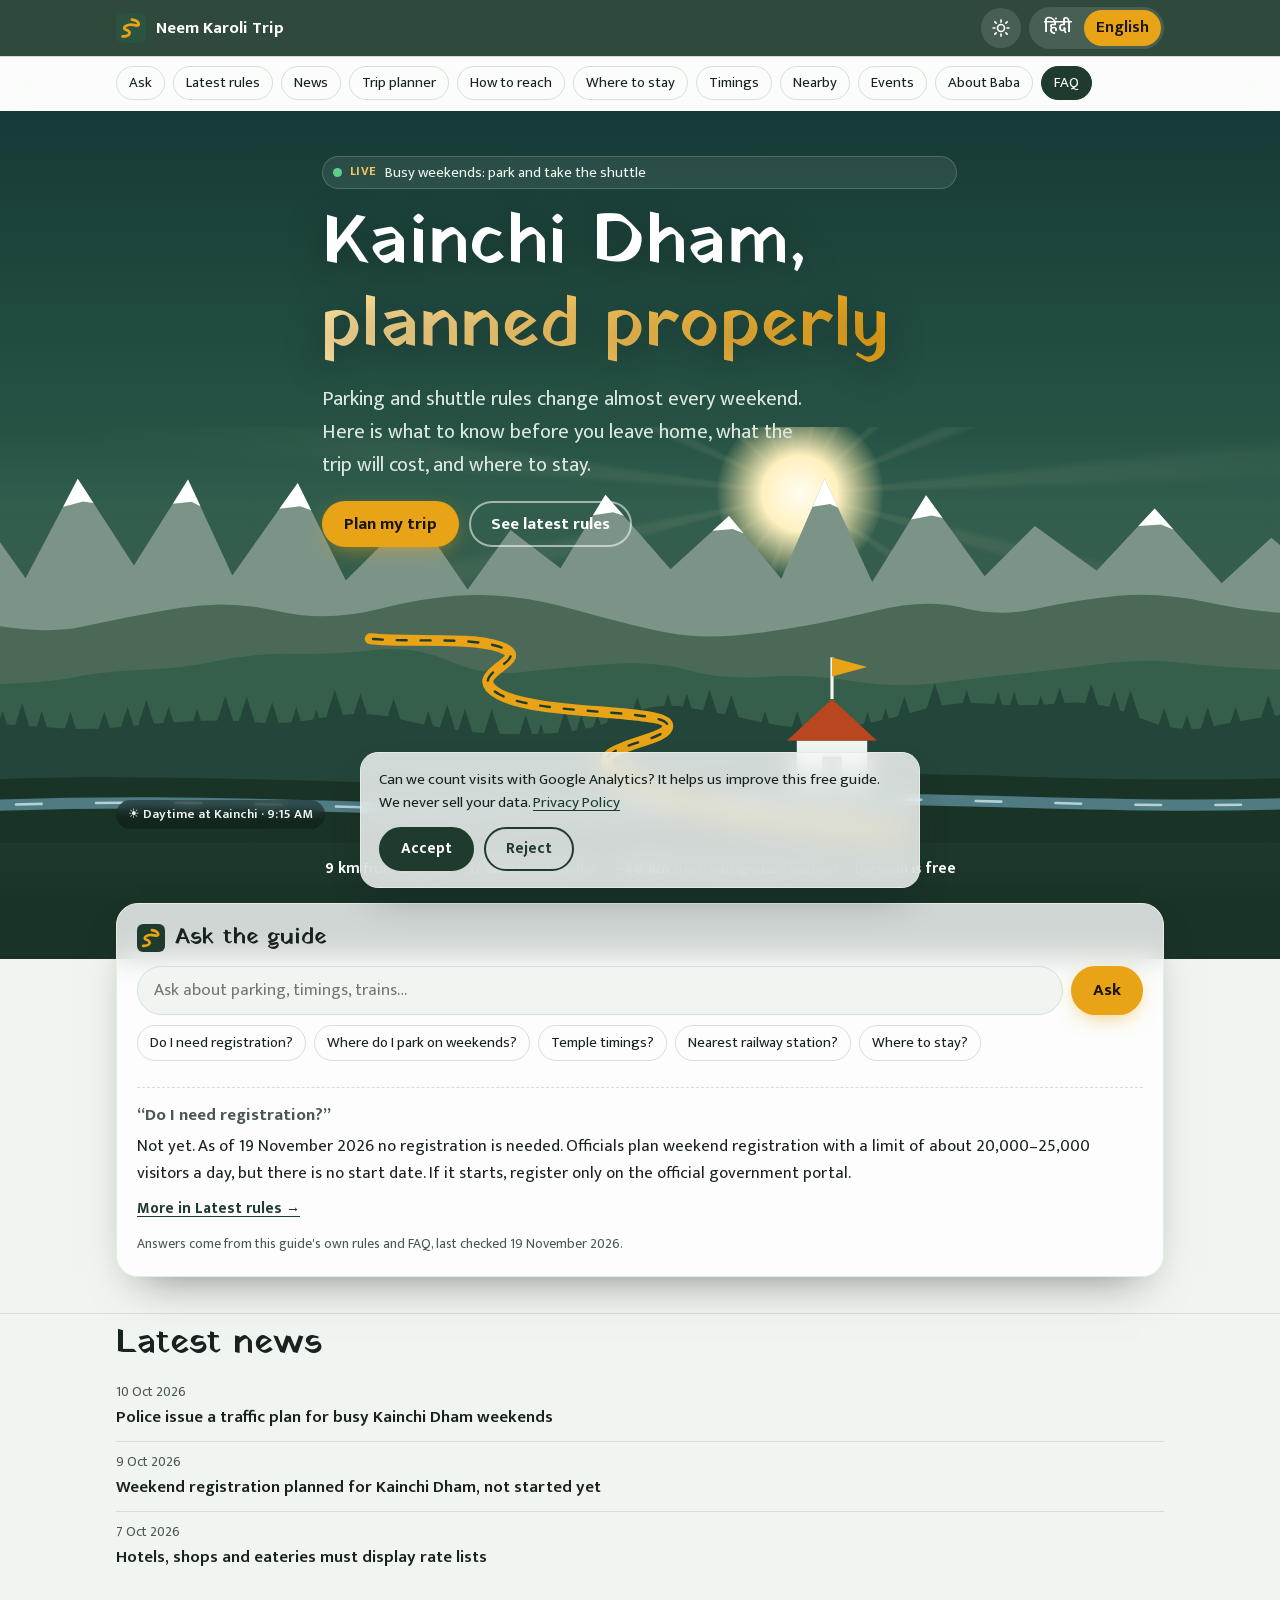
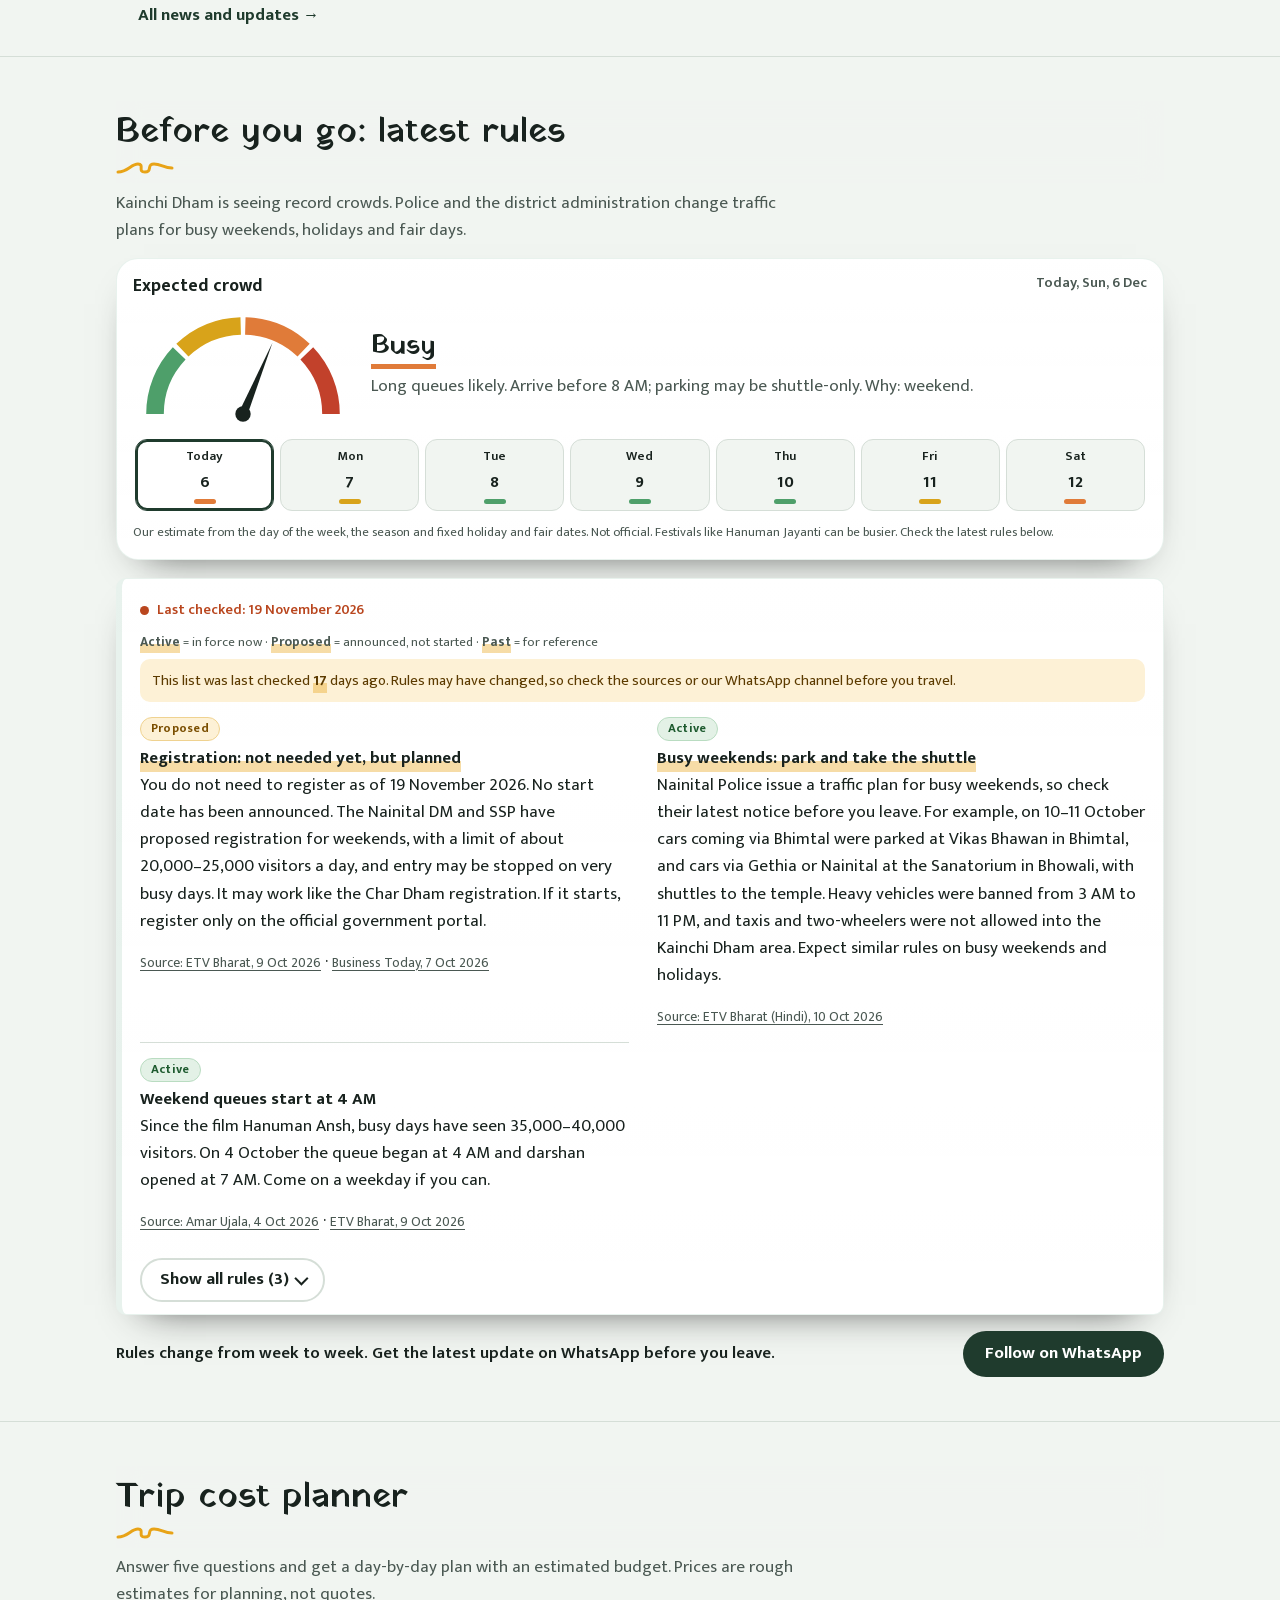
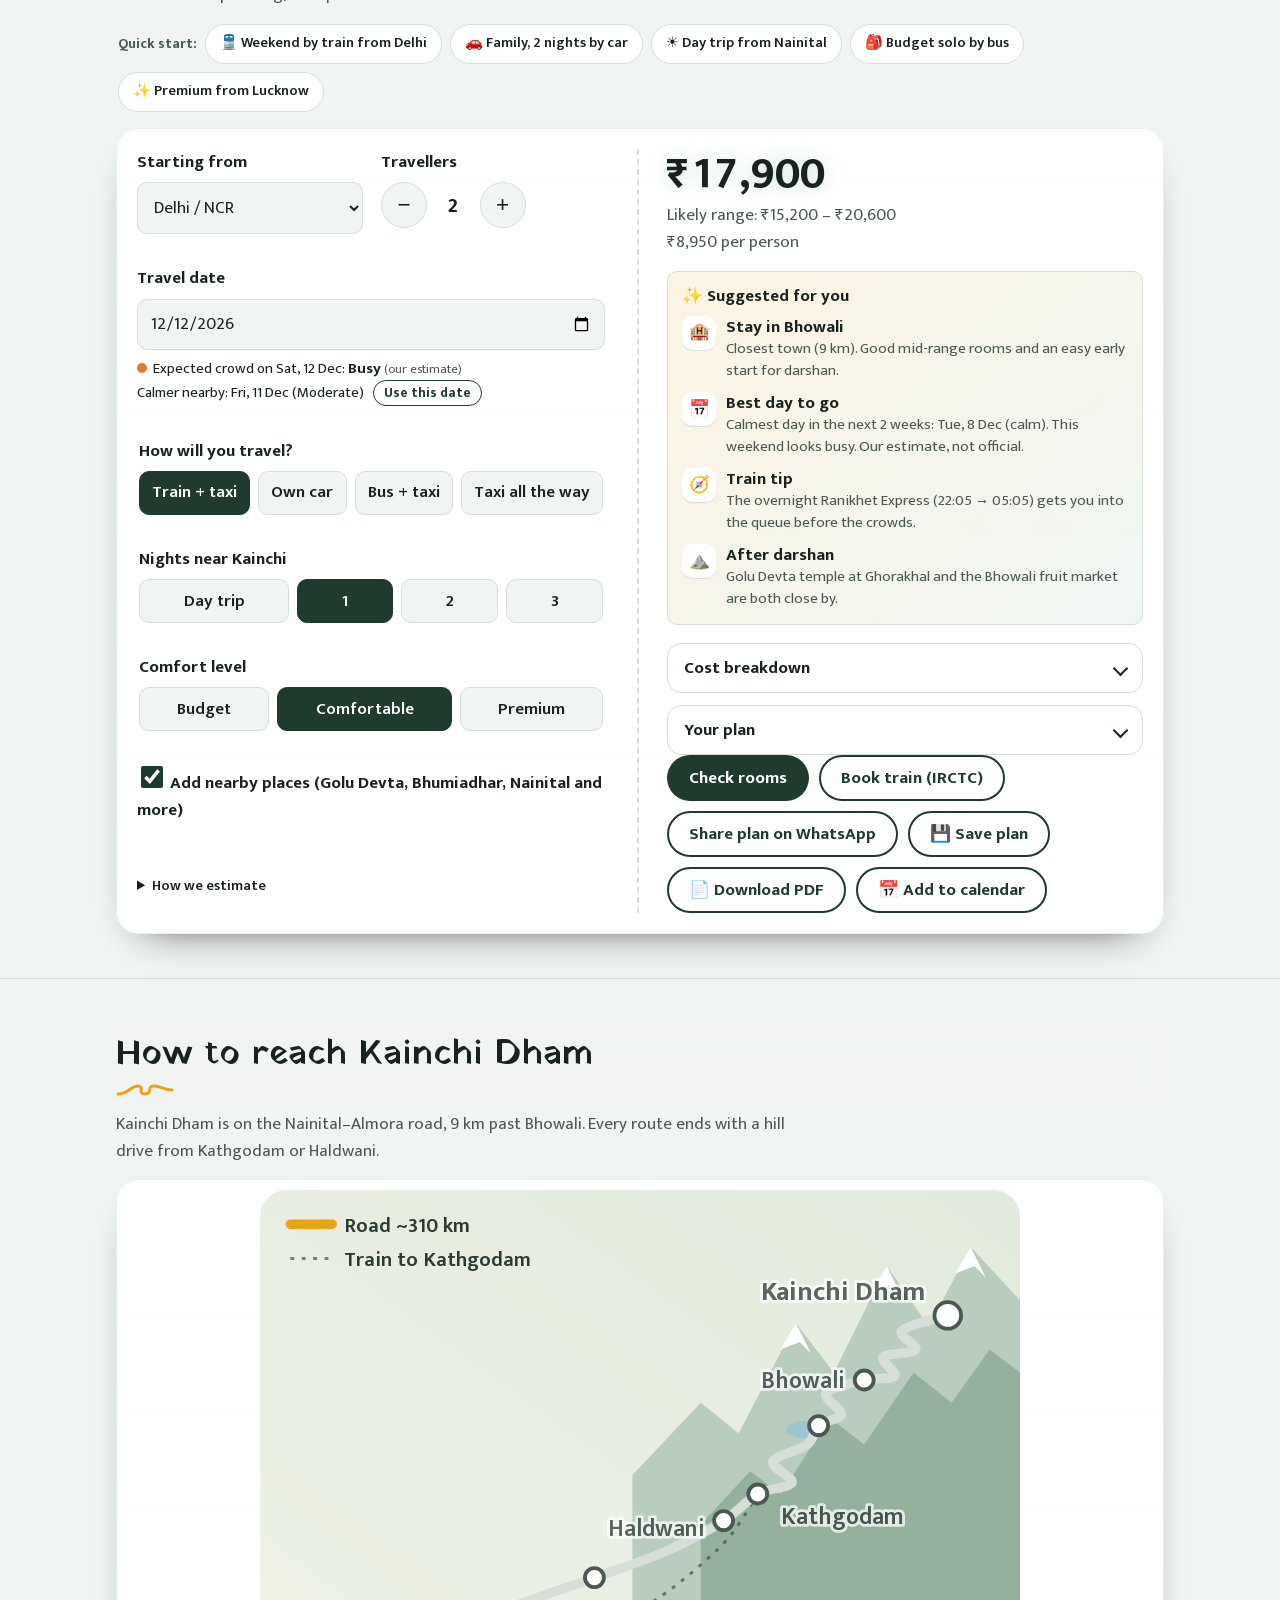
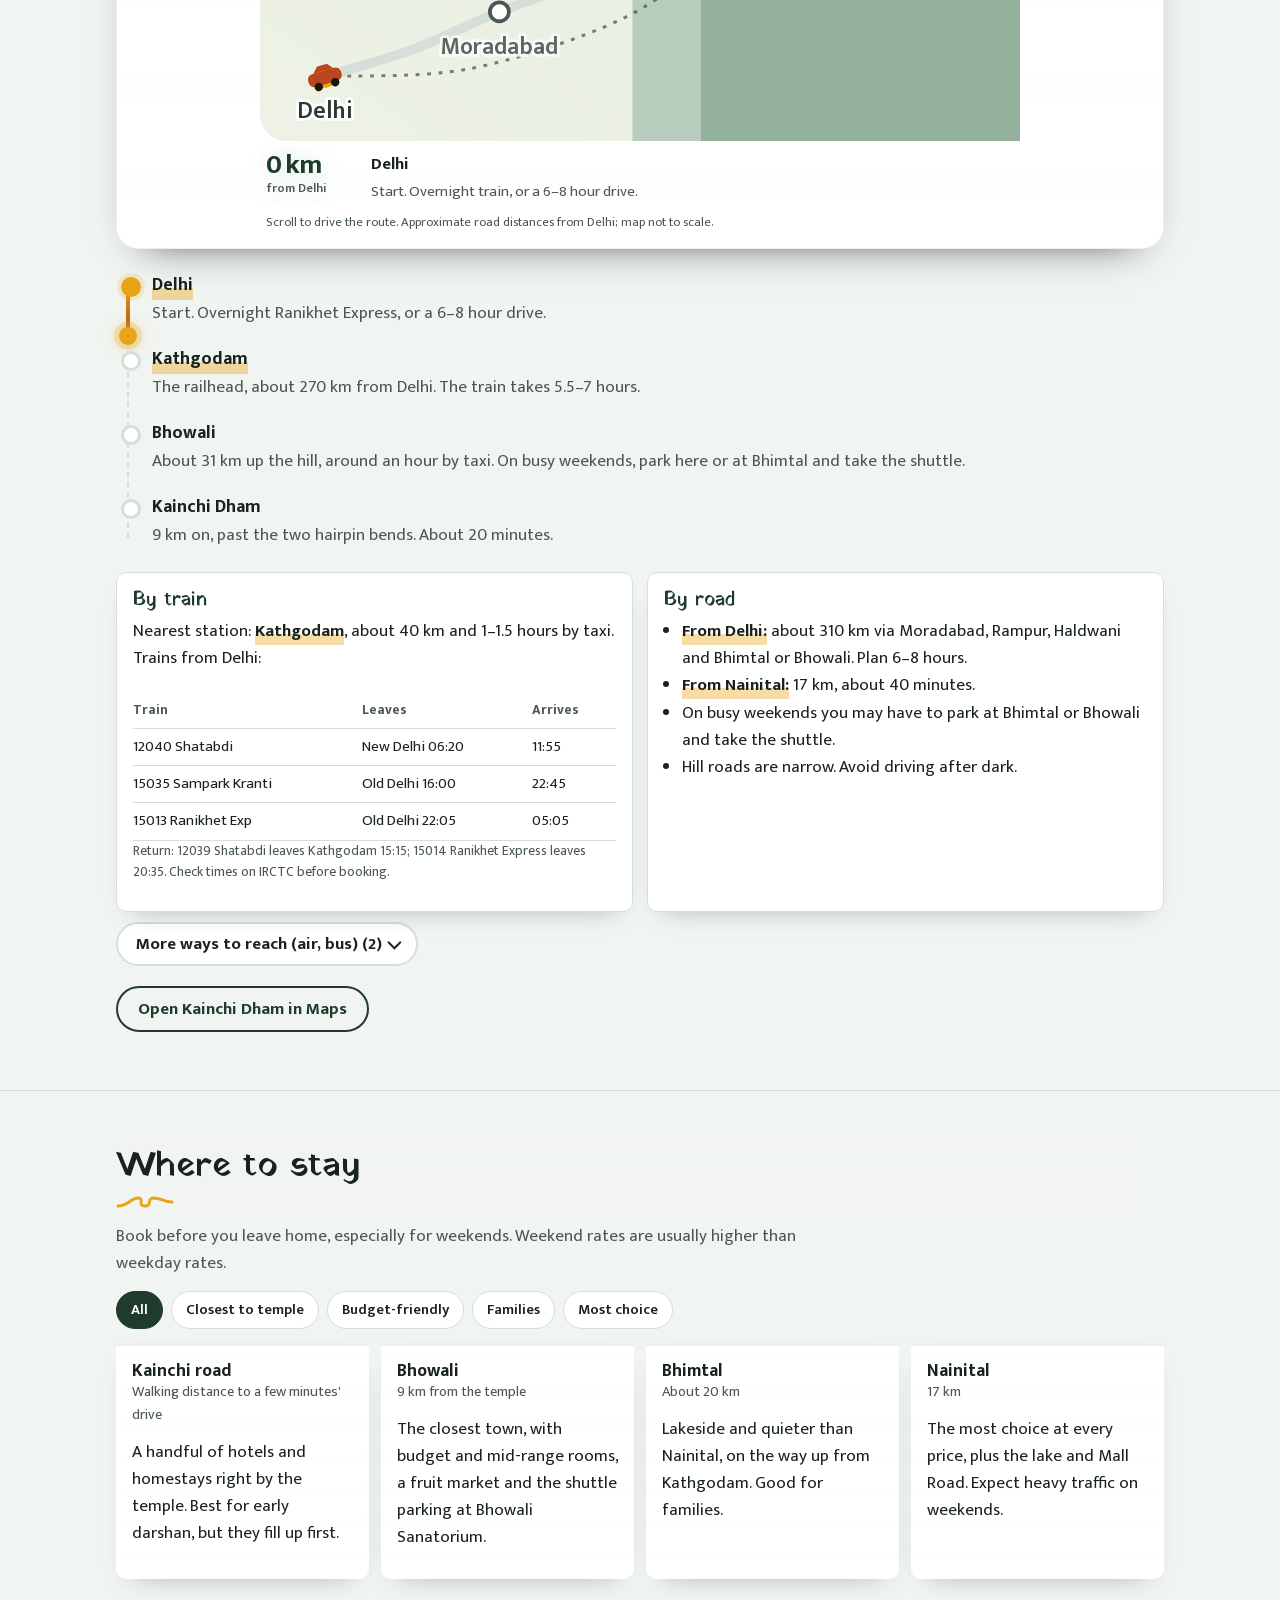
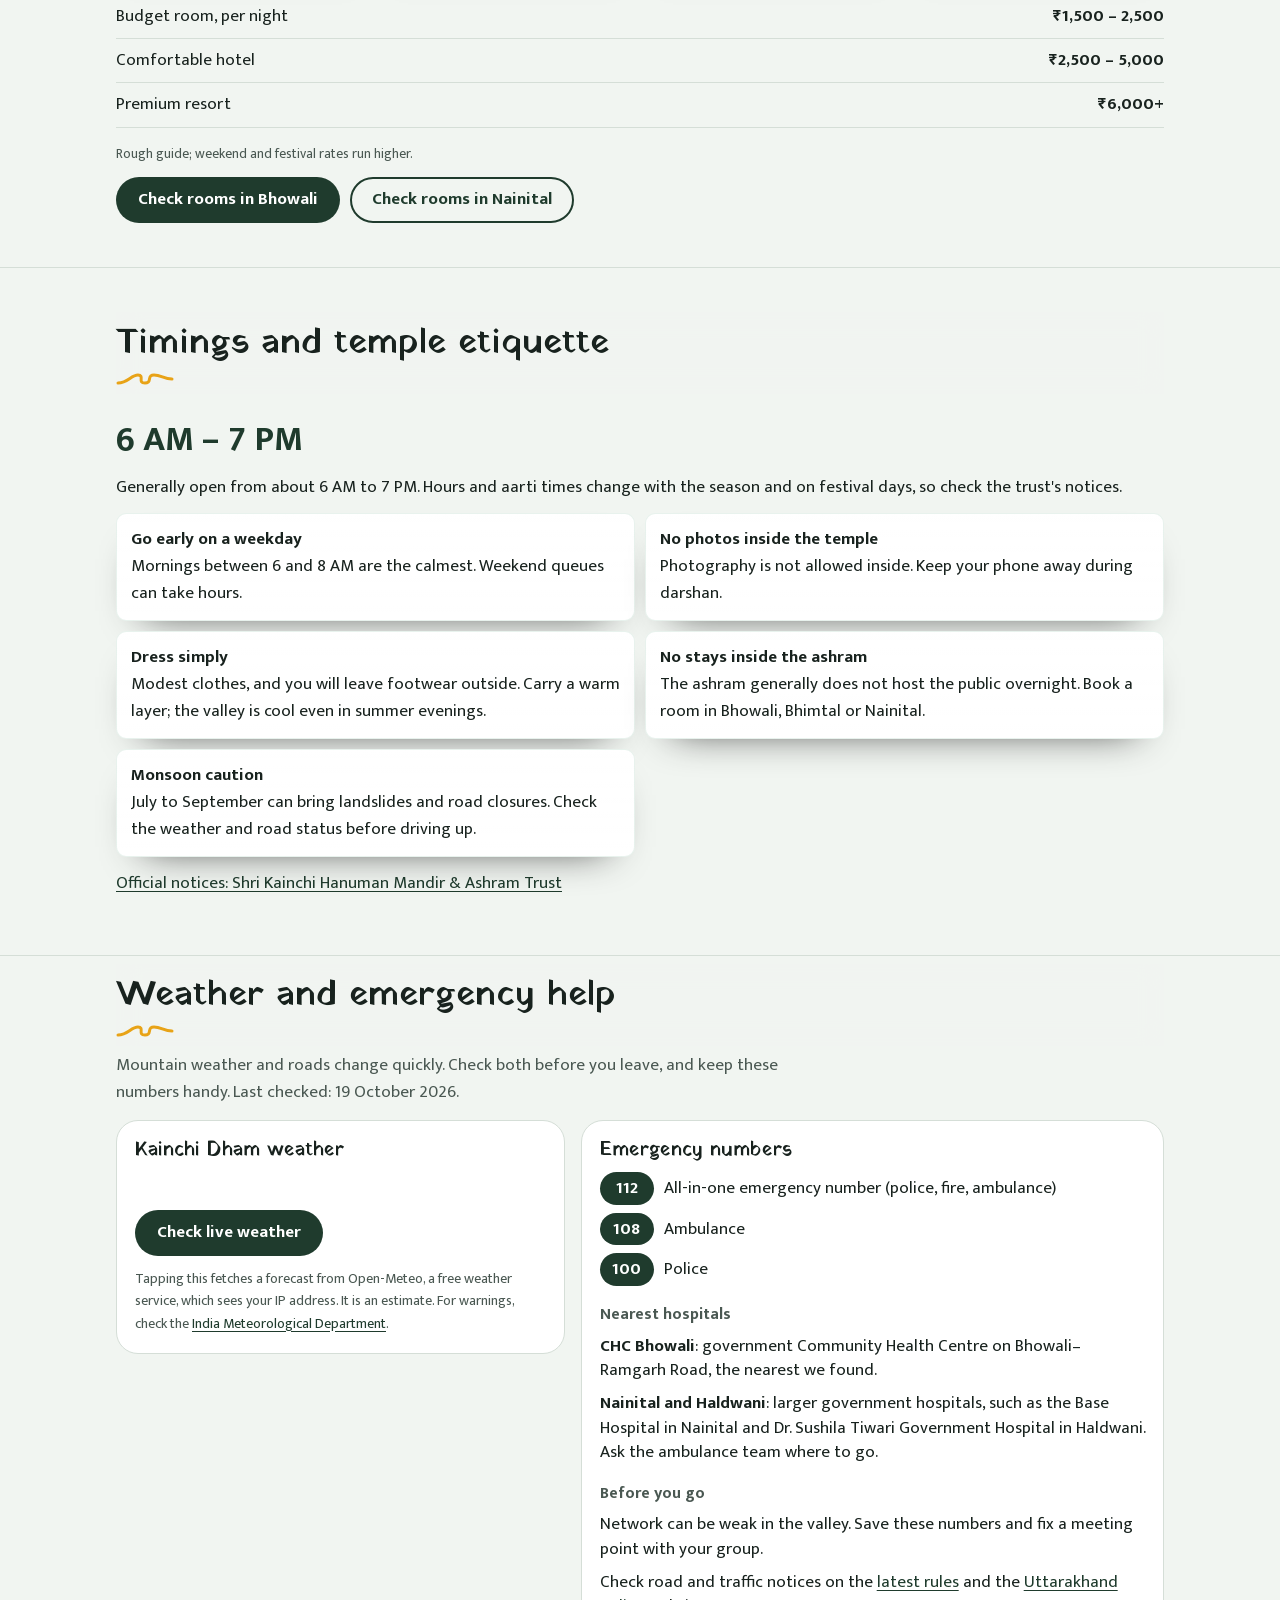
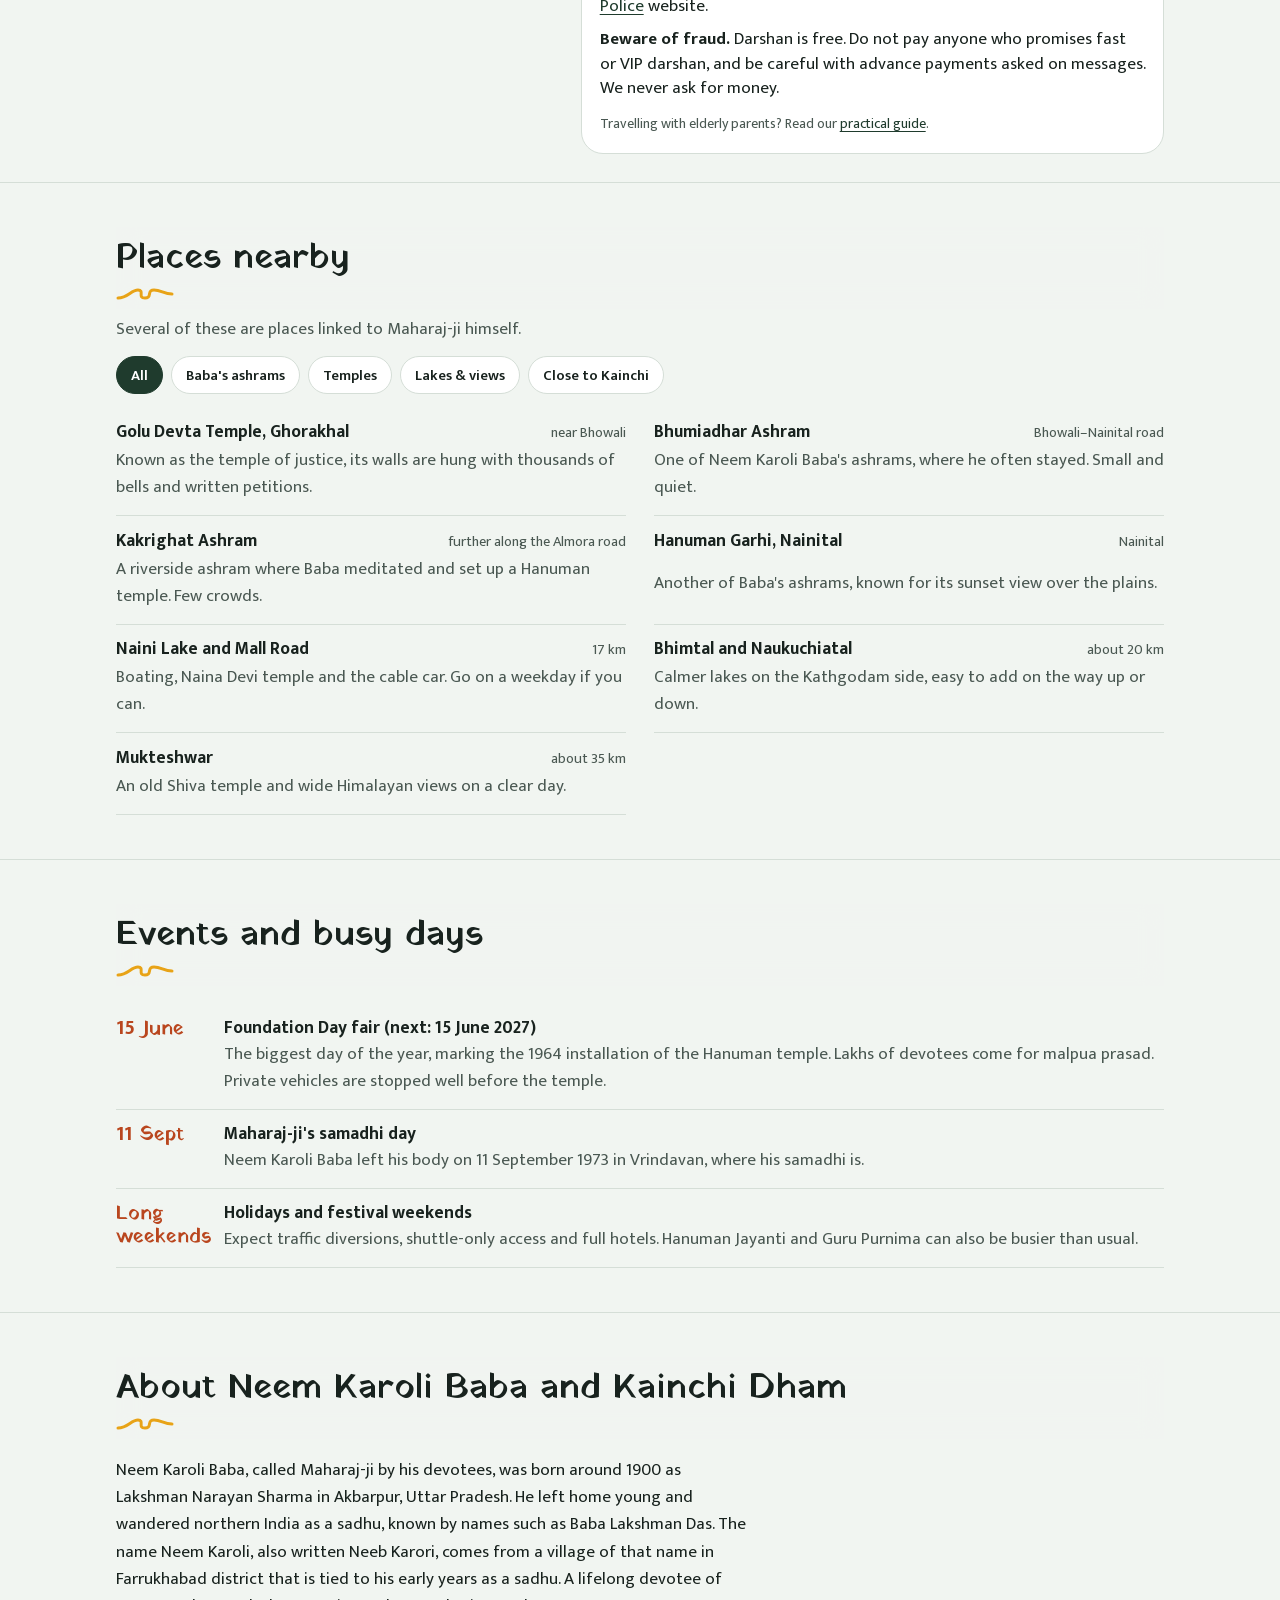
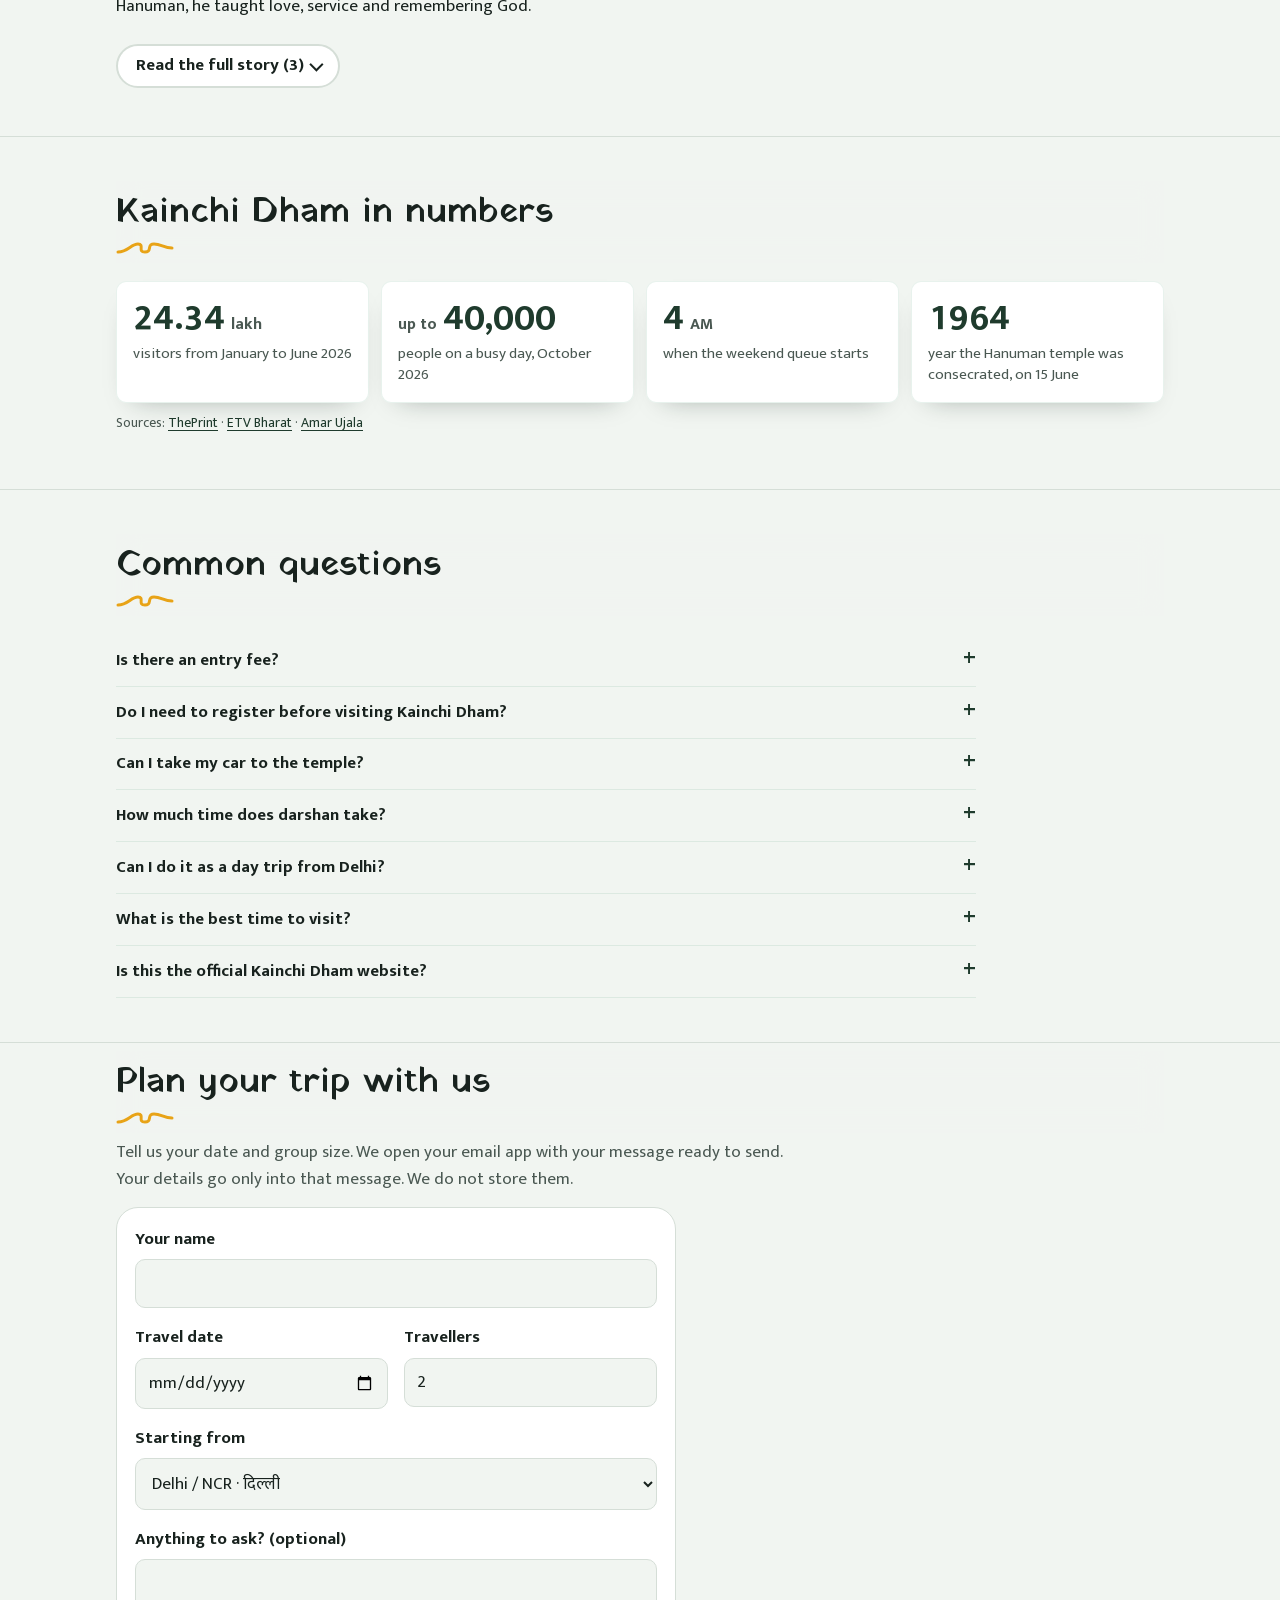
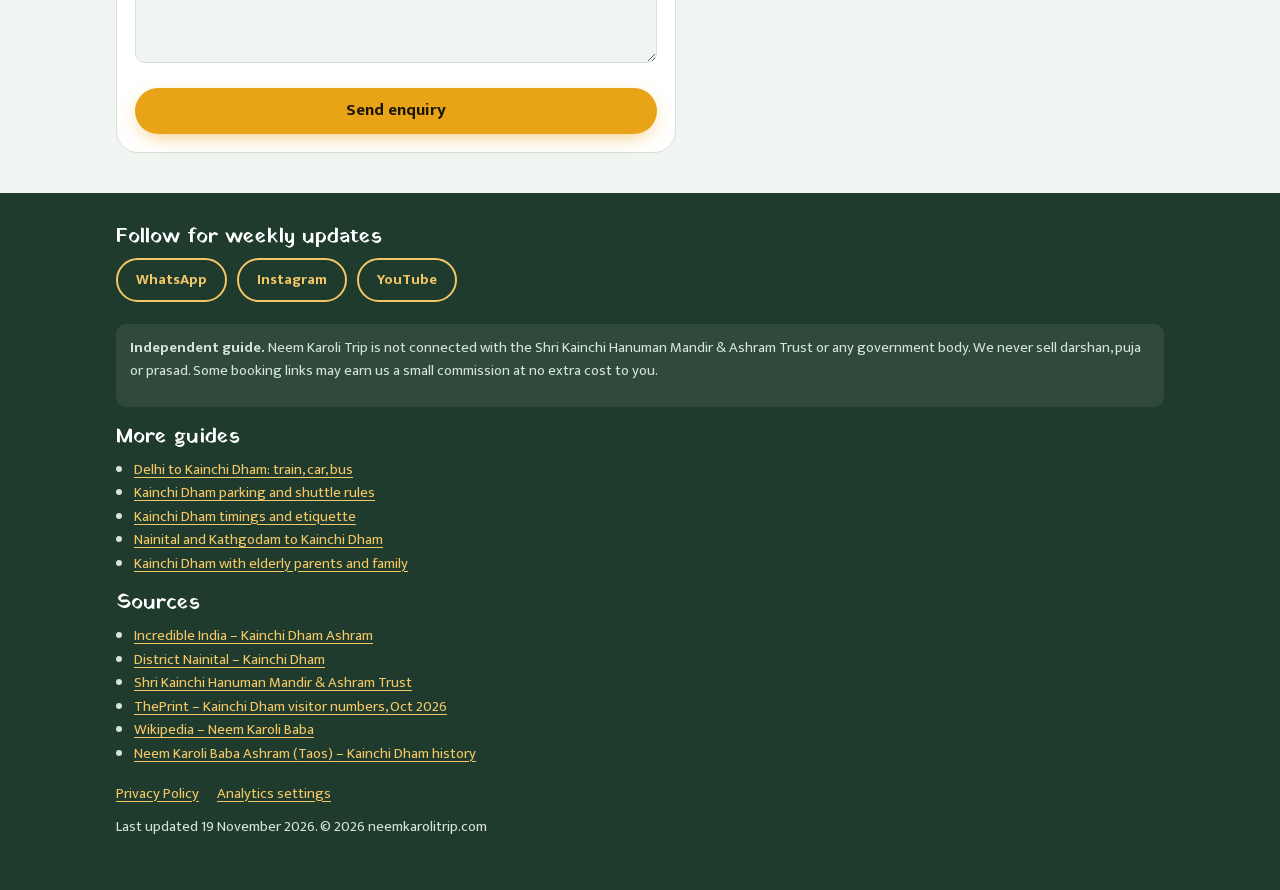
==== commit ed581ba1: "Weekly freshness check, 19 Nov 2026 (no rule changes) Re-verified rules against today's searches; re" ====
--- a/index.html
+++ b/index.html
@@ -83,7 +83,7 @@
       "mainEntity": [
         {"@type": "Question", "name": "What are the Kainchi Dham temple timings?", "acceptedAnswer": {"@type": "Answer", "text": "The temple is generally open from about 6:00 AM to 7:00 PM. Hours change on festival days, so check the temple trust's notices before you go."}},
         {"@type": "Question", "name": "Is there an entry fee at Kainchi Dham?", "acceptedAnswer": {"@type": "Answer", "text": "No. Darshan at Kainchi Dham is free."}},
-        {"@type": "Question", "name": "Do I need registration to visit Kainchi Dham?", "acceptedAnswer": {"@type": "Answer", "text": "Not yet. As of 16 November 2026 no registration is needed. Officials plan weekend registration with a daily limit of about 20,000 to 25,000 visitors, but no start date has been announced."}},
+        {"@type": "Question", "name": "Do I need registration to visit Kainchi Dham?", "acceptedAnswer": {"@type": "Answer", "text": "Not yet. As of 19 November 2026 no registration is needed. Officials plan weekend registration with a daily limit of about 20,000 to 25,000 visitors, but no start date has been announced."}},
         {"@type": "Question", "name": "Can I drive my own car to Kainchi Dham?", "acceptedAnswer": {"@type": "Answer", "text": "On normal weekdays you can drive up to the parking areas. On busy weekends, holidays and fair days, police send private vehicles to set parking lots such as Bhimtal Vikas Bhawan or Bhowali Sanatorium, and shuttles take visitors to the temple."}},
         {"@type": "Question", "name": "Can I stay inside the Kainchi Dham ashram?", "acceptedAnswer": {"@type": "Answer", "text": "The ashram generally does not offer overnight stays to the public. Book a hotel or homestay in Bhowali, Bhimtal or Nainital before you travel."}},
         {"@type": "Question", "name": "Which is the nearest railway station to Kainchi Dham?", "acceptedAnswer": {"@type": "Answer", "text": "Kathgodam, about 40 km away (around 1 to 1.5 hours by taxi)."}},
@@ -97,8 +97,8 @@
 <style id="critical">/* AUTO-GENERATED by tools/make-critical.py: the rules the first screen needs. Edit style.css, then re-run the tool. */
 :root{--pine:#1F3B2D;--pine-2:#2C5240;--marigold:#E8A317;--sindoor:#B9461E;--river:#3F6670;--mist:#F1F5F1;--paper:#FFFFFF;--ink:#18221E;--ink-2:#4A5852;--line:#D5DED7;--bg:var(--mist);--surface:var(--paper);--text:var(--ink);--muted:var(--ink-2);--accent:var(--pine);--accent-ink:#FFFFFF;--hl:var(--marigold);--alert:var(--sindoor);--radius-lg:22px;--radius-sm:10px;}@media (prefers-color-scheme: dark){:root:not([data-theme="light"]){--bg:#0F1915;--surface:#16231D;--text:#E6EDE8;--muted:#A7B6AE;--line:#2A3B33;--accent:#7FB79A;--accent-ink:#0F1915;--hl:#F0B73A;--alert:#F08A5D;color-scheme:dark;}}:root[data-theme="dark"]{--bg:#0F1915;--surface:#16231D;--text:#E6EDE8;--muted:#A7B6AE;--line:#2A3B33;--accent:#7FB79A;--accent-ink:#0F1915;--hl:#F0B73A;--alert:#F08A5D;color-scheme:dark;}*{box-sizing:border-box}html{scroll-behavior:smooth;-webkit-text-size-adjust:100%}@media (prefers-reduced-motion: reduce){html{scroll-behavior:auto}}body{margin:0;background:var(--bg);color:var(--text);font-family:"Mukta","Mukta Fallback",system-ui,-apple-system,"Segoe UI",sans-serif;font-size:17px;line-height:1.6;}html[data-lang="en"] body [lang="hi"],html[data-lang="hi"] body [lang="en"]{display:none !important}a{color:var(--accent);text-underline-offset:3px}h1,h2,h3{font-family:"Yatra One","Yatra Fallback","Mukta","Mukta Fallback",serif;font-weight:400;line-height:1.2;margin:0}h2{font-size:clamp(1.6rem,4.5vw,2.2rem);color:var(--text)}p{margin:0 0 .8em}.wrap{max-width:860px;margin:0 auto;padding:0 16px}.sr-only{position:absolute;width:1px;height:1px;overflow:hidden;clip:rect(0 0 0 0);white-space:nowrap}.bar{position:sticky;top:0;z-index:20;background:var(--pine);color:#fff;box-shadow:0 1px 0 rgba(0,0,0,.15)}.bar .wrap{display:flex;align-items:center;justify-content:space-between;gap:12px;min-height:56px}.brand{display:flex;align-items:center;gap:10px;color:#fff;text-decoration:none;font-weight:700;font-size:1.05rem}.brand svg{flex:none}.lang{display:flex;background:rgba(255,255,255,.12);border-radius:999px;padding:3px}.lang button{border:0;background:transparent;color:#fff;font:inherit;font-weight:600;padding:4px 12px;border-radius:999px;cursor:pointer}.lang button[aria-pressed="true"]{background:var(--marigold);color:#1B1505}.chips{background:var(--surface);border-bottom:1px solid var(--line);position:sticky;top:56px;z-index:19}.chips-in{display:flex;align-items:center;max-width:860px;margin:0 auto}.chips nav{display:flex;gap:8px;overflow-x:auto;padding:10px 16px;flex:1;min-width:0;scrollbar-width:none;-webkit-mask-image:linear-gradient(to right,#000 calc(100% - 26px),transparent);mask-image:linear-gradient(to right,#000 calc(100% - 26px),transparent)}.chips nav.at-end{-webkit-mask-image:none;mask-image:none}.chips a{flex:none;text-decoration:none;color:var(--text);border:1px solid var(--line);border-radius:999px;padding:4px 12px;font-size:.92rem;white-space:nowrap}.hero{background:var(--pine);color:#fff;overflow:hidden}.hero .wrap{padding-top:28px;padding-bottom:0}.hero h1{font-size:clamp(2.1rem,8vw,3.6rem);color:#fff;max-width:8.58em}.hero .lede{font-size:1.1rem;max-width:36ch;color:#DCE8E0;margin:14px 0 20px}.cta{display:flex;flex-wrap:wrap;gap:10px;margin-bottom:8px}.btn{display:inline-flex;align-items:center;justify-content:center;gap:8px;min-height:46px;padding:0 20px;border-radius:999px;font:inherit;font-weight:700;text-decoration:none;border:2px solid transparent;cursor:pointer}.btn-main{background:var(--marigold);color:#1B1505}.btn-ghost{border-color:rgba(255,255,255,.55);color:#fff;background:transparent}.facts{display:flex;flex-wrap:wrap;gap:6px 18px;font-size:.95rem;color:#CFE0D5;padding:14px 0 22px}.facts b{color:#fff;font-weight:700}section{padding:44px 0;border-bottom:1px solid var(--line);scroll-margin-top:104px}.sec-head{margin-bottom:18px}.sec-head p{color:var(--muted);margin-top:6px;max-width:60ch}.src{font-size:.85rem;color:var(--muted)}.route ul{margin:6px 0 0;padding-left:18px}.dos li{background:var(--surface);border:1px solid var(--line);border-radius:var(--radius-sm);padding:12px 14px}.dos b{display:block}.places p{grid-column:1 / -1;margin:0;color:var(--muted)}.events p{margin:2px 0 0;color:var(--muted)}.story p{max-width:64ch}.story .pull{font-family:"Yatra One","Yatra Fallback",serif;max-width:39.23em;font-size:1.35rem;line-height:1.35;color:var(--accent);border-left:4px solid var(--hl);padding-left:14px;margin:18px 0}details.faq{border-bottom:1px solid var(--line);padding:12px 0}details.faq summary{cursor:pointer;font-weight:700;font-size:1.05rem;list-style:none;display:flex;justify-content:space-between;gap:12px}details.faq summary::after{content:"+";font-size:1.4rem;line-height:1;color:var(--accent)}details.faq p{margin:8px 0 0;color:var(--muted)}:root{--hill-0:#6E8377;  /* far Himalaya, hazy */--snow:#F3E6CC;    /* snow caps in sunrise light */--hill-1:#4A6A57;--hill-2:#355F4A;--hill-3:#24463A;--hill-4:#1A3327;  /* river bank */--ease:cubic-bezier(.2,.7,.2,1);}.bar{top:env(safe-area-inset-top,0px)}.chips{top:calc(56px + env(safe-area-inset-top,0px))}.chips a{transition:background .25s,border-color .25s,color .25s}.progress{position:absolute;left:0;right:0;bottom:-3px;height:3px;pointer-events:none}.progress span{display:block;height:100%;background:linear-gradient(90deg,var(--marigold),#F4C766);transform-origin:0 50%;transform:scaleX(0);box-shadow:0 0 10px rgba(232,163,23,.55)}.hero{position:relative;background:linear-gradient(180deg,#10211A 0%,var(--pine) 48%,var(--hill-4) 100%)}.hero .scene + .wrap{padding-top:0}.hero-copy{position:relative;z-index:2;will-change:transform,opacity}.hero-copy > *{animation:rise .9s var(--ease) both}.hero-copy > :nth-child(2){animation-delay:.08s}.hero-copy > :nth-child(3){animation-delay:.16s}.hero-copy > :nth-child(4){animation-delay:.24s}.live{display:inline-flex;align-items:center;gap:8px;max-width:100%;padding:6px 14px 6px 10px;margin-bottom:14px;border-radius:999px;background:rgba(255,255,255,.08);border:1px solid rgba(255,255,255,.18);color:#F1F5F1;text-decoration:none;font-size:.92rem;line-height:1.3;-webkit-backdrop-filter:blur(6px);backdrop-filter:blur(6px)}.live .dot{flex:none;width:9px;height:9px;border-radius:50%;background:#5BD08A;animation:ping 2s infinite}.live .tag{flex:none;font-weight:700;color:#F4C766;letter-spacing:.04em;text-transform:uppercase;font-size:.78rem}.live-text{min-width:0;overflow:hidden;text-overflow:ellipsis;white-space:nowrap;transition:opacity .35s,transform .35s}.scene{position:relative;height:clamp(220px,41vw,640px);margin-top:4px;overflow:hidden;background:linear-gradient(180deg,rgba(232,163,23,0) 0%,rgba(232,163,23,.20) 55%,rgba(185,70,30,.30) 100%)}.scene .layer{position:absolute;left:0;bottom:0;width:100%;height:80%;will-change:transform}.sun{position:absolute;left:56%;top:2%;width:clamp(90px,18vw,170px);aspect-ratio:1;border-radius:50%;background:radial-gradient(circle,#FFE9B0 0%,#F4C766 34%,rgba(232,163,23,.42) 56%,rgba(232,163,23,0) 72%);animation:sunrise 2.8s var(--ease) both}@media (min-width:760px){.scene{height:min(32.5vw,620px)}.scene .layer{height:100%}.sun{top:6%;width:clamp(120px,13vw,200px)}}.road{stroke-dasharray:1;stroke-dashoffset:1;animation:draw 2.4s .5s var(--ease) forwards}.river{stroke-dasharray:16 34;opacity:.8;animation:flow 6s linear infinite}.flag{transform-box:fill-box;transform-origin:0 50%;animation:wave 2.8s ease-in-out infinite}.door-glow{opacity:0;animation:doorglow 4.5s 2.8s ease-in-out infinite}.lights{position:absolute;inset:0;pointer-events:none}.lights i{position:absolute;left:var(--x);bottom:7%;width:6px;height:9px;border-radius:50% 50% 50% 50%/60% 60% 40% 40%;background:radial-gradient(circle at 50% 60%,#FFF3C4 0%,#F4C766 45%,rgba(232,163,23,0) 76%);box-shadow:0 0 12px 3px rgba(244,199,102,.5);opacity:0;animation:float var(--d) var(--t) linear infinite}.btn{position:relative;overflow:hidden;transition:transform .2s var(--ease),box-shadow .3s,background .3s,color .3s,border-color .3s}.btn-main{box-shadow:0 6px 22px -8px rgba(232,163,23,.8)}.btn-main::after{content:"";position:absolute;inset:0;pointer-events:none;background:linear-gradient(110deg,transparent 35%,rgba(255,255,255,.55) 50%,transparent 65%);transform:translateX(-130%);animation:sheen 6s 2.2s ease-in-out infinite}.ask{padding:0 0 36px;background:linear-gradient(180deg,var(--hill-4) 0 56px,var(--bg) 56px)}.ask-card{background:var(--surface);border:1px solid var(--line);border-radius:var(--radius-lg);padding:20px;box-shadow:0 22px 44px -24px rgba(10,20,15,.55)}.ask-card h2{display:flex;align-items:center;gap:10px;font-size:1.45rem}.ask-card h2 svg{flex:none}.ask-form{display:flex;gap:8px;margin:14px 0 10px}.ask-form input{flex:1;min-width:0;font:inherit;padding:10px 16px;border:1.5px solid var(--line);border-radius:999px;background:var(--bg);color:var(--text);min-height:48px;transition:border-color .2s,box-shadow .2s}.ask-form .btn{flex:none;min-height:48px}.ask-chips{display:flex;flex-wrap:wrap;gap:8px}.ask-chips button{font:inherit;font-size:.92rem;border:1px solid var(--line);background:transparent;color:var(--text);border-radius:999px;padding:5px 12px;cursor:pointer;transition:border-color .2s,color .2s}.ask-out{margin-top:16px;border-top:1px dashed var(--line);padding-top:14px;min-height:5.5em}.ask-q{font-weight:700;margin:0 0 4px;color:var(--muted)}.ask-q::before{content:"\201C"}.ask-q::after{content:"\201D"}.ask-a{margin:0 0 8px;font-size:1.05rem}.stat .big small{font-family:"Mukta","Mukta Fallback",system-ui,sans-serif;font-size:1rem;font-weight:700;color:var(--muted)}.stat p{margin:6px 0 0;color:var(--muted);font-size:.95rem;line-height:1.35}.journey .leg{display:block;color:var(--muted)}.hl-sweep{background:linear-gradient(transparent 60%,rgba(232,163,23,.38) 60%) no-repeat 0 0/0% 100%;transition:background-size .9s var(--ease) .15s}.sec-head{display:contents}.sec-head > p{max-width:60ch}.sec-head > :last-child{margin-bottom:18px}.scene{transform-origin:62% 100%;will-change:transform}@media (prefers-reduced-motion: reduce){*,*::before,*::after{animation:none !important;transition:none !important}.lights{display:none}.road{stroke-dashoffset:0}}.toast{position:fixed;left:50%;bottom:20px;z-index:70;transform:translate(-50%,24px);opacity:0;pointer-events:none;display:flex;align-items:center;gap:10px;width:max-content;max-width:calc(100vw - 32px);padding:12px 18px;border-radius:999px;background:var(--pine);color:#fff;font-weight:600;font-size:.95rem;box-shadow:0 14px 34px -12px rgba(16,33,26,.6);transition:transform .35s var(--ease),opacity .35s}.toast .spin{flex:none;width:16px;height:16px;border-radius:50%;border:2.5px solid rgba(244,199,102,.35);border-top-color:#F4C766;animation:spin .8s linear infinite}@media (prefers-reduced-motion: reduce){.ripple,.toast .spin,.result .breakdown,.result .days{animation:none}.toast{transition:none}}.consent{position:fixed;left:12px;right:12px;bottom:12px;z-index:60;max-width:560px;margin:0 auto;background:var(--surface);color:var(--text);border:1px solid var(--line);border-radius:18px;padding:16px 18px;box-shadow:0 18px 40px -16px rgba(16,33,26,.45);font-size:.95rem;line-height:1.5;animation:rise .5s var(--ease) both}.consent[hidden]{display:none}.consent p{margin:0 0 12px}.consent .row{display:flex;flex-wrap:wrap;gap:10px}.consent button{min-height:44px;padding:0 20px;border-radius:999px;font:inherit;font-weight:700;cursor:pointer;border:2px solid var(--accent)}.consent .yes{background:var(--accent);color:var(--accent-ink)}.consent .no{background:transparent;color:var(--accent)}.stars{position:absolute;left:0;right:0;top:0;height:62%;pointer-events:none;opacity:0;transition:opacity 1.2s}.stars i{position:absolute;left:0;top:0;width:2px;height:2px;border-radius:50%;background:#fff}.stars i.b{animation:twinkle 3.2s ease-in-out infinite}.stars i.c{animation:twinkle 4.6s 1.4s ease-in-out infinite}.moon{position:absolute;left:66%;top:8%;width:clamp(44px,7vw,70px);aspect-ratio:1;border-radius:50%;background:radial-gradient(circle at 38% 36%,#FFFBEA 0%,#F3EBCF 55%,#D9CFAE 100%);box-shadow:0 0 30px 8px rgba(255,246,214,.28),inset -10px -6px 0 0 rgba(0,0,0,.08);opacity:0;transform:translateY(20%);transition:opacity 1.2s,transform 1.2s}.sky-now{position:absolute;left:12px;top:10px;z-index:3;display:inline-flex;align-items:center;gap:6px;padding:4px 12px;border-radius:999px;background:rgba(10,20,16,.42);color:#F1F5F1;font-size:.82rem;font-weight:600;-webkit-backdrop-filter:blur(6px);backdrop-filter:blur(6px);pointer-events:none}.sky-now:empty{display:none}.hero[data-sky="day"]{background:linear-gradient(180deg,#163A36 0%,#2A5848 50%,var(--hill-4) 100%);--snow:#FFFFFF;--hill-0:#7C9488}.hero[data-sky="day"] .scene{background:linear-gradient(180deg,rgba(200,230,220,0) 0%,rgba(225,235,200,.12) 55%,rgba(232,200,120,.16) 100%)}.hero[data-sky="day"] .sun{top:-4%;background:radial-gradient(circle,#FFFDF2 0%,#FFF1BF 32%,rgba(255,236,170,.4) 56%,rgba(255,236,170,0) 72%)}.hero .sun{transition:top 1.2s var(--ease),opacity 1s}:root{--map-a:#EEF2E6;--map-b:#E2EBDD;--map-hill1:#B9CDBE;--map-hill2:#93B19C;--map-snow:#FFFFFF;--map-lake:#9CC6CF;--map-text:#2B3A33}@media (prefers-color-scheme: dark){:root:not([data-theme="light"]){--map-a:#18261F;--map-b:#1C2E25;--map-hill1:#2E473B;--map-hill2:#3A5949;--map-snow:#C9D3CC;--map-lake:#3F6670;--map-text:#D9E3DC}}:root[data-theme="dark"]{--map-a:#18261F;--map-b:#1C2E25;--map-hill1:#2E473B;--map-hill2:#3A5949;--map-snow:#C9D3CC;--map-lake:#3F6670;--map-text:#D9E3DC}.rm-plain-a{stop-color:var(--map-a)}.rm-plain-b{stop-color:var(--map-b)}.rm-legend text{font:600 11px "Mukta","Mukta Fallback",system-ui,sans-serif;fill:var(--map-text)}.rm-stop text{font:600 12.5px "Mukta","Mukta Fallback",system-ui,sans-serif;fill:var(--map-text);paint-order:stroke;stroke:var(--surface);stroke-width:3px;stroke-linejoin:round;opacity:.75;transition:opacity .35s}.rm-stop:not(.major) text{display:none}.rm-stop.end text{font-size:14px;font-weight:700}@media (prefers-reduced-motion: reduce){.stars i{animation:none}}:root{--glass:rgba(255,255,255,.70);--glass-strong:rgba(255,255,255,.86);--glass-line:rgba(255,255,255,.55);--bg-glass:rgba(241,245,241,.82)}@media (prefers-color-scheme: dark){:root:not([data-theme="light"]){--glass:rgba(22,35,29,.62);--glass-strong:rgba(22,35,29,.80);--glass-line:rgba(127,183,154,.16);--bg-glass:rgba(15,25,21,.78)}}:root[data-theme="dark"]{--glass:rgba(22,35,29,.62);--glass-strong:rgba(22,35,29,.80);--glass-line:rgba(127,183,154,.16);--bg-glass:rgba(15,25,21,.78)}.bar-tools{display:flex;align-items:center;gap:8px}.theme-btn{flex:none;width:40px;height:40px;display:grid;place-items:center;border:0;border-radius:50%;background:rgba(255,255,255,.12);color:#fff;cursor:pointer;transition:background .25s,transform .2s}.theme-btn svg{width:20px;height:20px;transition:transform .5s var(--ease),opacity .3s}.theme-btn .moon-i{position:absolute;opacity:0;transform:rotate(-90deg) scale(.6)}.theme-btn{position:relative}.brand{white-space:nowrap}@media (max-width:380px){.bar .wrap{gap:8px}.brand{gap:7px;font-size:.98rem}.brand svg{width:26px;height:26px}.theme-btn{width:34px;height:34px}.bar-tools{gap:6px}.lang button{padding:4px 9px}}.theme-dark .theme-btn .sun-i{opacity:0;transform:rotate(90deg) scale(.6)}.theme-dark .theme-btn .moon-i{opacity:1;transform:none}@supports ((-webkit-backdrop-filter:blur(1px)) or (backdrop-filter:blur(1px))){.bar{background:rgba(31,59,45,.92);-webkit-backdrop-filter:saturate(160%) blur(14px);backdrop-filter:saturate(160%) blur(14px)}.chips{background:var(--glass);border-bottom-color:var(--glass-line);-webkit-backdrop-filter:saturate(160%) blur(14px);backdrop-filter:saturate(160%) blur(14px)}.ask-card{background:var(--glass-strong);border-color:var(--glass-line);-webkit-backdrop-filter:saturate(150%) blur(18px);backdrop-filter:saturate(150%) blur(18px)}.toast{background:rgba(31,59,45,.86);-webkit-backdrop-filter:blur(12px);backdrop-filter:blur(12px)}}@media (prefers-color-scheme: dark){:root:not([data-theme="light"]) body::before{content:"";position:fixed;inset:0;z-index:-1;pointer-events:none;background:radial-gradient(900px 520px at 8% -6%,rgba(127,183,154,.13),transparent 62%),radial-gradient(760px 480px at 108% 38%,rgba(240,183,58,.08),transparent 62%),radial-gradient(700px 520px at 40% 115%,rgba(63,102,112,.16),transparent 64%),radial-gradient(rgba(127,183,154,.07) 1px,transparent 1.4px) 0 0/22px 22px}:root:not([data-theme="light"]) .route,.stay,.stat,.dos li,.status,.planner,.crowd,.routemap,.ask-card,details.faq{border-color:rgba(127,183,154,.18)}:root:not([data-theme="light"]) .route,.stay,.stat,.dos li,.status,.planner,.crowd,.routemap{background:linear-gradient(180deg,rgba(255,255,255,.04),rgba(255,255,255,.012)),var(--surface);box-shadow:inset 0 1px 0 rgba(255,255,255,.05),0 18px 40px -28px rgba(0,0,0,.85);transition:border-color .35s,box-shadow .35s}:root:not([data-theme="light"]) main h2{text-shadow:0 0 26px rgba(127,183,154,.28)}:root:not([data-theme="light"]) .progress span{box-shadow:0 0 14px rgba(240,183,58,.8)}}:root[data-theme="dark"] body::before{content:"";position:fixed;inset:0;z-index:-1;pointer-events:none;background:radial-gradient(900px 520px at 8% -6%,rgba(127,183,154,.13),transparent 62%),radial-gradient(760px 480px at 108% 38%,rgba(240,183,58,.08),transparent 62%),radial-gradient(700px 520px at 40% 115%,rgba(63,102,112,.16),transparent 64%),radial-gradient(rgba(127,183,154,.07) 1px,transparent 1.4px) 0 0/22px 22px}:root[data-theme="dark"] .route,.stay,.stat,.dos li,.status,.planner,.crowd,.routemap,.ask-card,details.faq{border-color:rgba(127,183,154,.18)}:root[data-theme="dark"] .route,.stay,.stat,.dos li,.status,.planner,.crowd,.routemap{background:linear-gradient(180deg,rgba(255,255,255,.04),rgba(255,255,255,.012)),var(--surface);box-shadow:inset 0 1px 0 rgba(255,255,255,.05),0 18px 40px -28px rgba(0,0,0,.85);transition:border-color .35s,box-shadow .35s}:root[data-theme="dark"] main h2{text-shadow:0 0 26px rgba(127,183,154,.28)}:root[data-theme="dark"] .progress span{box-shadow:0 0 14px rgba(240,183,58,.8)}@media (min-width:760px){.hero{min-height:calc(100svh - var(--stick,108px));display:flex;flex-direction:column}.hero-copy{flex:1 0 auto;display:flex;flex-direction:column;justify-content:center;padding-top:clamp(24px,5vh,64px) !important}.hero h1{font-size:clamp(2.6rem,5.4vw,4.6rem);max-width:9.19em;letter-spacing:.005em;text-shadow:0 6px 36px rgba(0,0,0,.35)}.hero .lede{font-size:clamp(1.1rem,1.6vw,1.3rem);max-width:42ch}.scene{margin-top:-10vw}.sky-now{top:auto;bottom:14px;left:max(12px,calc((100% - var(--wrapw,860px)) / 2 + 16px))}.sun::before{content:"";position:absolute;left:50%;top:50%;width:1100%;aspect-ratio:1;margin:-550% 0 0 -550%;pointer-events:none;background:repeating-conic-gradient(from 0deg,rgba(255,236,190,0) 0deg 7deg,rgba(255,236,190,.10) 9deg 11deg,rgba(255,236,190,0) 13deg 19deg);-webkit-mask:radial-gradient(circle,#000 0 10%,transparent 58%);mask:radial-gradient(circle,#000 0 10%,transparent 58%);animation:rays 160s linear infinite}.hero[data-sky="day"] .sun::before{opacity:.7}.scene .layer[data-depth]{transform-origin:50% 100%;animation:kenburns 34s ease-in-out infinite alternate}.scene .layer[data-depth="0.42"]{animation-duration:46s}.scene .layer[data-depth="0.30"]{animation-duration:40s;animation-delay:-8s}.scene .layer[data-depth="0.18"]{animation-duration:32s;animation-delay:-14s}.scene .layer[data-depth="0.08"]{animation-duration:28s;animation-delay:-4s}}@media (min-width:1024px){:root{--wrapw:1080px}.wrap{max-width:1080px}.chips-in{max-width:1080px}.sec-head > p{max-width:70ch}details.faq{max-width:860px}}@media (prefers-reduced-motion: reduce){.scene .layer[data-depth],.sun::before{animation:none}}.saved{margin:0 0 16px;padding:14px 16px;border:1px solid var(--line);border-radius:var(--radius-lg);background:var(--surface)}.ask-recent,.ask-sugg{display:flex;flex-wrap:wrap;align-items:center;gap:8px;margin-top:10px}.f-count{font-size:.85rem;color:var(--muted);margin-left:2px}.alertbar{background:linear-gradient(90deg,#9E3A17,#C9561F 55%,#D9771F);color:#fff;position:relative;z-index:3}.alertbar[hidden]{display:none}.alertbar .wrap{display:flex;align-items:center;gap:10px;min-height:46px;padding-top:7px;padding-bottom:7px}.alertbar p{margin:0;flex:1;min-width:0;font-size:.95rem;line-height:1.35}.alertbar a{color:#fff;font-weight:700;white-space:nowrap;text-underline-offset:3px}.ab-dot{flex:none;width:10px;height:10px;border-radius:50%;background:#FFE7B8;animation:abping 1.8s infinite}.ab-x{flex:none;width:34px;height:34px;border:0;border-radius:50%;background:rgba(255,255,255,.14);color:#fff;font:inherit;cursor:pointer}@media (prefers-reduced-motion: reduce){.ab-dot{animation:none}}@media (max-width:760px){.bar{-webkit-backdrop-filter:blur(8px) !important;backdrop-filter:blur(8px) !important}.chips{-webkit-backdrop-filter:blur(8px) !important;backdrop-filter:blur(8px) !important}}.hero h1 .wd{display:inline-block;animation:wordrise .8s var(--ease) both;animation-delay:calc(var(--k,0) * 90ms + 120ms)}.hero h1 .rot{display:inline-grid;vertical-align:top;max-width:100%;animation:wordrise .8s var(--ease) both;animation-delay:calc(var(--k,0) * 90ms + 120ms)}.rot > span{grid-area:1 / 1;background:linear-gradient(90deg,#FFE3A0,#F4C766 40%,#E8A317);-webkit-background-clip:text;background-clip:text;color:transparent;opacity:0;transform:translateY(.35em);filter:blur(5px);transition:opacity .55s var(--ease),transform .55s var(--ease),filter .55s var(--ease)}.rot > span.on{opacity:1;transform:none;filter:none}.diya-fx{position:absolute;inset:0;width:100%;height:100%;z-index:1;pointer-events:none}.hero.fx-on .lights{display:none}@media (prefers-reduced-motion: reduce){.hero h1 .wd,.hero h1 .rot{animation:none}.rot > span{transition:none}}.date-crowd{margin:8px 0 0;font-size:.93rem;color:var(--text);line-height:1.5}.date-crowd:empty{display:none}.cal-row{display:flex;flex-wrap:wrap;gap:8px;margin-top:10px;padding:12px;border:1px dashed var(--accent);border-radius:var(--radius-sm);animation:softin .3s var(--ease)}.cal-row[hidden]{display:none}.chips-all{flex:none;display:inline-flex;align-items:center;gap:6px;margin:0 14px 0 2px;min-height:38px;padding:0 13px;font:inherit;font-size:.92rem;font-weight:600;color:var(--accent-ink);background:var(--accent);border:1px solid var(--accent);border-radius:999px;cursor:pointer}.chips-all svg{width:18px;height:18px}@media (min-width:960px){.chips-all{display:none}.chips nav{-webkit-mask-image:none;mask-image:none}}.menu-sheet{position:fixed;inset:0;z-index:65;display:flex;align-items:flex-end;justify-content:center}.menu-sheet[hidden]{display:none}.menu-back{position:absolute;inset:0;background:rgba(8,16,12,.55);opacity:0;transition:opacity .22s}.menu-panel{position:relative;width:100%;max-width:560px;max-height:84vh;max-height:84dvh;overflow:auto;background:var(--surface);color:var(--text);border-radius:22px 22px 0 0;padding:6px 16px calc(18px + env(safe-area-inset-bottom,0px));box-shadow:0 -12px 40px rgba(0,0,0,.28);transform:translateY(28px);opacity:0;transition:transform .26s cubic-bezier(.2,.8,.2,1),opacity .22s}.menu-grab{width:42px;height:4px;border-radius:4px;background:var(--line);margin:8px auto 4px}.menu-head{display:flex;align-items:center;justify-content:space-between;gap:12px;padding:6px 2px 10px}.menu-title{margin:0;font-weight:700;font-size:1.05rem}.menu-x{flex:none;width:40px;height:40px;display:grid;place-items:center;font:inherit;font-size:1.5rem;line-height:1;color:var(--text);background:transparent;border:1px solid var(--line);border-radius:50%;cursor:pointer}.menu-list{list-style:none;margin:0;padding:0;display:grid;grid-template-columns:1fr 1fr;gap:8px}.menu-list a{display:flex;align-items:center;gap:10px;min-height:54px;padding:8px 12px;text-decoration:none;color:var(--text);background:var(--bg);border:1px solid var(--line);border-radius:14px;font-weight:600;line-height:1.25}.menu-list a .mi{flex:none;font-size:1.25rem;line-height:1}@media (prefers-reduced-motion: reduce){.menu-back,.menu-panel{transition:none}}@keyframes rise{from{opacity:0;transform:translateY(18px)}to{opacity:1;transform:none}}@keyframes ping{0%{box-shadow:0 0 0 0 rgba(91,208,138,.55)}70%{box-shadow:0 0 0 10px rgba(91,208,138,0)}100%{box-shadow:0 0 0 0 rgba(91,208,138,0)}}@keyframes sunrise{from{transform:translateY(45%);opacity:.25}to{transform:none;opacity:1}}@keyframes draw{to{stroke-dashoffset:0}}@keyframes flow{to{stroke-dashoffset:-100}}@keyframes wave{50%{transform:scaleX(.8) skewY(-7deg)}}@keyframes doorglow{50%{opacity:.85}}@keyframes float{0%{opacity:0;transform:translate(0,0) scale(.7)}12%{opacity:.95}65%{opacity:.6}100%{opacity:0;transform:translate(16px,-160px) scale(1)}}@keyframes sheen{0%{transform:translateX(-130%)}22%,100%{transform:translateX(130%)}}@keyframes softin{from{opacity:.35;transform:translateY(4px)}to{opacity:1;transform:none}}@keyframes spin{to{transform:rotate(360deg)}}@keyframes twinkle{50%{opacity:.25}}@keyframes rays{to{rotate:360deg}}@keyframes kenburns{from{scale:1}to{scale:1.045}}@keyframes abping{0%{box-shadow:0 0 0 0 rgba(255,231,184,.7)}70%{box-shadow:0 0 0 9px rgba(255,231,184,0)}100%{box-shadow:0 0 0 0 rgba(255,231,184,0)}}@keyframes wordrise{from{opacity:0;transform:translateY(.45em);filter:blur(6px)}to{opacity:1;transform:none;filter:none}}
 </style>
-<link rel="stylesheet" href="/style.css?v=20261116" id="fullCss" media="print" onload="this.media='all'">
-<noscript><link rel="stylesheet" href="/style.css?v=20261116"></noscript>
+<link rel="stylesheet" href="/style.css?v=20261119" id="fullCss" media="print" onload="this.media='all'">
+<noscript><link rel="stylesheet" href="/style.css?v=20261119"></noscript>
 </head>
 <body>
 
@@ -274,11 +274,11 @@
       <div class="ask-recent" id="askRecent" hidden></div>
       <div class="ask-out" id="askOut" aria-live="polite">
         <p class="ask-q" lang="en">Do I need registration?</p>
-        <p class="ask-a" lang="en">Not yet. As of 16 November 2026 no registration is needed. Officials plan weekend registration with a limit of about 20,000–25,000 visitors a day, but there is no start date. If it starts, register only on the official government portal.</p>
+        <p class="ask-a" lang="en">Not yet. As of 19 November 2026 no registration is needed. Officials plan weekend registration with a limit of about 20,000–25,000 visitors a day, but there is no start date. If it starts, register only on the official government portal.</p>
         <p class="ask-q" lang="hi">क्या रजिस्ट्रेशन ज़रूरी है?</p>
-        <p class="ask-a" lang="hi">अभी नहीं। 16 नवंबर 2026 तक रजिस्ट्रेशन की ज़रूरत नहीं है। अधिकारी वीकेंड के लिए रोज़ लगभग 20,000–25,000 श्रद्धालुओं की सीमा के साथ रजिस्ट्रेशन की योजना बना रहे हैं, पर शुरू होने की तारीख़ तय नहीं है।</p>
-      </div>
-      <p class="ask-note"><span lang="en">Answers come from this guide's own rules and FAQ, last checked 16 November 2026.</span><span lang="hi">जवाब इसी गाइड के नियमों और सवाल-जवाब से आते हैं, आख़िरी बार 16 नवंबर 2026 को जाँचे गए।</span></p>
+        <p class="ask-a" lang="hi">अभी नहीं। 19 नवंबर 2026 तक रजिस्ट्रेशन की ज़रूरत नहीं है। अधिकारी वीकेंड के लिए रोज़ लगभग 20,000–25,000 श्रद्धालुओं की सीमा के साथ रजिस्ट्रेशन की योजना बना रहे हैं, पर शुरू होने की तारीख़ तय नहीं है।</p>
+      </div>
+      <p class="ask-note"><span lang="en">Answers come from this guide's own rules and FAQ, last checked 19 November 2026.</span><span lang="hi">जवाब इसी गाइड के नियमों और सवाल-जवाब से आते हैं, आख़िरी बार 19 नवंबर 2026 को जाँचे गए।</span></p>
     </div>
   </div>
 </section>
@@ -311,15 +311,15 @@
       <div class="crowd-days" id="crowdDays" role="group" aria-label="Next 7 days / अगले 7 दिन"></div>
       <p class="crowd-note"><span lang="en">Our estimate from the day of the week, the season and fixed holiday and fair dates. Not official. Festivals like Hanuman Jayanti can be busier. Check the latest rules below.</span><span lang="hi">यह हमारा अनुमान है: हफ़्ते का दिन, मौसम और तय छुट्टियों व मेले की तारीख़ों के आधार पर। यह आधिकारिक नहीं है। हनुमान जयंती जैसे त्योहारों पर भीड़ ज़्यादा हो सकती है। नीचे ताज़ा नियम ज़रूर देखें।</span></p>
     </div>
-    <div class="status" data-checked="2026-11-16">
-      <span class="checked"><span lang="en">Last checked: 16 November 2026</span><span lang="hi">आख़िरी बार जाँचा: 16 नवंबर 2026</span></span>
+    <div class="status" data-checked="2026-11-19">
+      <span class="checked"><span lang="en">Last checked: 19 November 2026</span><span lang="hi">आख़िरी बार जाँचा: 19 नवंबर 2026</span></span>
       <p class="rule-legend"><span lang="en"><b>Active</b> = in force now · <b>Proposed</b> = announced, not started · <b>Past</b> = for reference</span><span lang="hi"><b>लागू</b> = अभी लागू है · <b>प्रस्तावित</b> = घोषणा हुई, शुरू नहीं हुआ · <b>बीत चुका</b> = सिर्फ़ जानकारी के लिए</span></p>
       <p class="stale-note" id="staleNote" hidden><span lang="en">This list was last checked <b class="stale-days"></b> days ago. Rules may have changed, so check the sources or our WhatsApp channel before you travel.</span><span lang="hi">यह सूची <b class="stale-days"></b> दिन पहले जाँची गई थी। नियम बदल चुके हो सकते हैं, इसलिए यात्रा से पहले स्रोत या हमारा WhatsApp चैनल ज़रूर देखें।</span></p>
       <ul data-fold="3" data-fold-what="rules">
         <li>
           <span class="rule-tag" data-state="proposed"><span lang="en">Proposed</span><span lang="hi">प्रस्तावित</span></span><strong><span lang="en">Registration: not needed yet, but planned</span><span lang="hi">रजिस्ट्रेशन: अभी ज़रूरी नहीं, पर तैयारी चल रही है</span></strong>
-          <p lang="en">You do not need to register as of 16 November 2026. No start date has been announced. The Nainital DM and SSP have proposed registration for weekends, with a limit of about 20,000–25,000 visitors a day, and entry may be stopped on very busy days. It may work like the Char Dham registration. If it starts, register only on the official government portal.</p>
-          <p lang="hi">16 नवंबर 2026 तक रजिस्ट्रेशन की ज़रूरत नहीं है और इसके शुरू होने की कोई तारीख़ घोषित नहीं हुई है। नैनीताल के डीएम और एसएसपी ने वीकेंड पर रजिस्ट्रेशन का प्रस्ताव भेजा है, जिसमें रोज़ लगभग 20,000–25,000 श्रद्धालुओं की सीमा होगी, और बहुत भीड़ वाले दिनों में प्रवेश रोका जा सकता है। यह चारधाम यात्रा रजिस्ट्रेशन की तरह हो सकता है। लागू होने पर केवल आधिकारिक सरकारी पोर्टल पर ही रजिस्टर करें।</p>
+          <p lang="en">You do not need to register as of 19 November 2026. No start date has been announced. The Nainital DM and SSP have proposed registration for weekends, with a limit of about 20,000–25,000 visitors a day, and entry may be stopped on very busy days. It may work like the Char Dham registration. If it starts, register only on the official government portal.</p>
+          <p lang="hi">19 नवंबर 2026 तक रजिस्ट्रेशन की ज़रूरत नहीं है और इसके शुरू होने की कोई तारीख़ घोषित नहीं हुई है। नैनीताल के डीएम और एसएसपी ने वीकेंड पर रजिस्ट्रेशन का प्रस्ताव भेजा है, जिसमें रोज़ लगभग 20,000–25,000 श्रद्धालुओं की सीमा होगी, और बहुत भीड़ वाले दिनों में प्रवेश रोका जा सकता है। यह चारधाम यात्रा रजिस्ट्रेशन की तरह हो सकता है। लागू होने पर केवल आधिकारिक सरकारी पोर्टल पर ही रजिस्टर करें।</p>
           <a class="src" href="https://www.etvbharat.com/en/state/authorities-to-make-registration-mandatory-for-visiting-kainchi-dham-shrine-in-uttarakhand-enn26100906005" rel="noopener" target="_blank"><span lang="en">Source: ETV Bharat, 9 Oct 2026</span><span lang="hi">स्रोत: ईटीवी भारत, 9 अक्टूबर 2026</span></a> ·
           <a class="src" href="https://www.businesstoday.in/india/story/hanuman-ansh-impact-authorities-propose-mandatory-registration-crowd-control-system-as-kainchi-dham-sees-50000-devotees-560023-2026-10-07" rel="noopener" target="_blank"><span lang="en">Business Today, 7 Oct 2026</span><span lang="hi">बिज़नेस टुडे, 7 अक्टूबर 2026</span></a>
         </li>
@@ -798,7 +798,7 @@
     </div>
     <div lang="en">
       <details class="faq"><summary>Is there an entry fee?</summary><p>No. Darshan is free. Small costs are the shuttle, parking and any prasad you buy.</p></details>
-      <details class="faq"><summary>Do I need to register before visiting Kainchi Dham?</summary><p>Not yet. As of 16 November 2026 no registration is needed. Officials plan weekend registration with a daily limit, but there is no start date. We will update this page the day it starts.</p></details>
+      <details class="faq"><summary>Do I need to register before visiting Kainchi Dham?</summary><p>Not yet. As of 19 November 2026 no registration is needed. Officials plan weekend registration with a daily limit, but there is no start date. We will update this page the day it starts.</p></details>
       <details class="faq"><summary>Can I take my car to the temple?</summary><p>On quiet weekdays you can drive to the parking near the temple. On busy weekends, holidays and fair days, police send private vehicles to set parking lots and you continue by shuttle.</p></details>
       <details class="faq"><summary>How much time does darshan take?</summary><p>About 1–2 hours on a weekday morning, including the queue. On weekends it can take several hours, plus shuttle time.</p></details>
       <details class="faq"><summary>Can I do it as a day trip from Delhi?</summary><p>Yes. Take the overnight Ranikhet Express (reaches Kathgodam 05:05), do darshan in the morning, and return by the Shatabdi at 15:15 or the Ranikhet Express at 20:35.</p></details>
@@ -807,7 +807,7 @@
     </div>
     <div lang="hi">
       <details class="faq"><summary>क्या कोई प्रवेश शुल्क है?</summary><p>नहीं, दर्शन निःशुल्क हैं। छोटे खर्च बस शटल, पार्किंग और प्रसाद के होते हैं।</p></details>
-      <details class="faq"><summary>क्या कैंची धाम जाने से पहले रजिस्ट्रेशन ज़रूरी है?</summary><p>अभी नहीं। 16 नवंबर 2026 तक कोई रजिस्ट्रेशन ज़रूरी नहीं है। अधिकारी वीकेंड के लिए रोज़ की सीमा के साथ रजिस्ट्रेशन की योजना बना रहे हैं, पर शुरू होने की कोई तारीख़ तय नहीं है। शुरू होते ही हम यह पेज अपडेट करेंगे।</p></details>
+      <details class="faq"><summary>क्या कैंची धाम जाने से पहले रजिस्ट्रेशन ज़रूरी है?</summary><p>अभी नहीं। 19 नवंबर 2026 तक कोई रजिस्ट्रेशन ज़रूरी नहीं है। अधिकारी वीकेंड के लिए रोज़ की सीमा के साथ रजिस्ट्रेशन की योजना बना रहे हैं, पर शुरू होने की कोई तारीख़ तय नहीं है। शुरू होते ही हम यह पेज अपडेट करेंगे।</p></details>
       <details class="faq"><summary>क्या अपनी गाड़ी मंदिर तक ले जा सकते हैं?</summary><p>शांत कार्यदिवसों पर मंदिर के पास की पार्किंग तक जा सकते हैं। व्यस्त वीकेंड, छुट्टियों और मेले के दिनों में पुलिस निजी वाहनों को तय पार्किंग में भेजती है और आगे शटल से जाना होता है।</p></details>
       <details class="faq"><summary>दर्शन में कितना समय लगता है?</summary><p>किसी कार्यदिवस की सुबह लाइन मिलाकर 1–2 घंटे। वीकेंड पर कई घंटे लग सकते हैं, ऊपर से शटल का समय।</p></details>
       <details class="faq"><summary>क्या दिल्ली से एक दिन में जाकर लौट सकते हैं?</summary><p>हाँ। रात की रानीखेत एक्सप्रेस लें (काठगोदाम 05:05 पर), सुबह दर्शन करें और 15:15 की शताब्दी या 20:35 की रानीखेत एक्सप्रेस से लौटें।</p></details>
@@ -871,7 +871,7 @@
       <li><a href="https://nkbashram.org/maharaj-ji-indian-ashrams/kainchi-dham" target="_blank" rel="noopener">Neem Karoli Baba Ashram (Taos) – Kainchi Dham history</a></li>
     </ul>
     <p class="legal"><a href="/privacy.html"><span lang="en">Privacy Policy</span><span lang="hi">गोपनीयता नीति</span></a><button type="button" data-consent-open><span lang="en">Analytics settings</span><span lang="hi">एनालिटिक्स सेटिंग</span></button></p>
-    <p><span lang="en">Last updated 16 November 2026.</span><span lang="hi">अंतिम अपडेट 16 नवंबर 2026।</span> © 2026 neemkarolitrip.com</p>
+    <p><span lang="en">Last updated 19 November 2026.</span><span lang="hi">अंतिम अपडेट 19 नवंबर 2026।</span> © 2026 neemkarolitrip.com</p>
   </div>
 </footer>
 
@@ -888,6 +888,6 @@
   </div>
 </div>
 
-<script src="/app.js?v=20261116" defer></script>
+<script src="/app.js?v=20261119" defer></script>
 </body>
 </html>
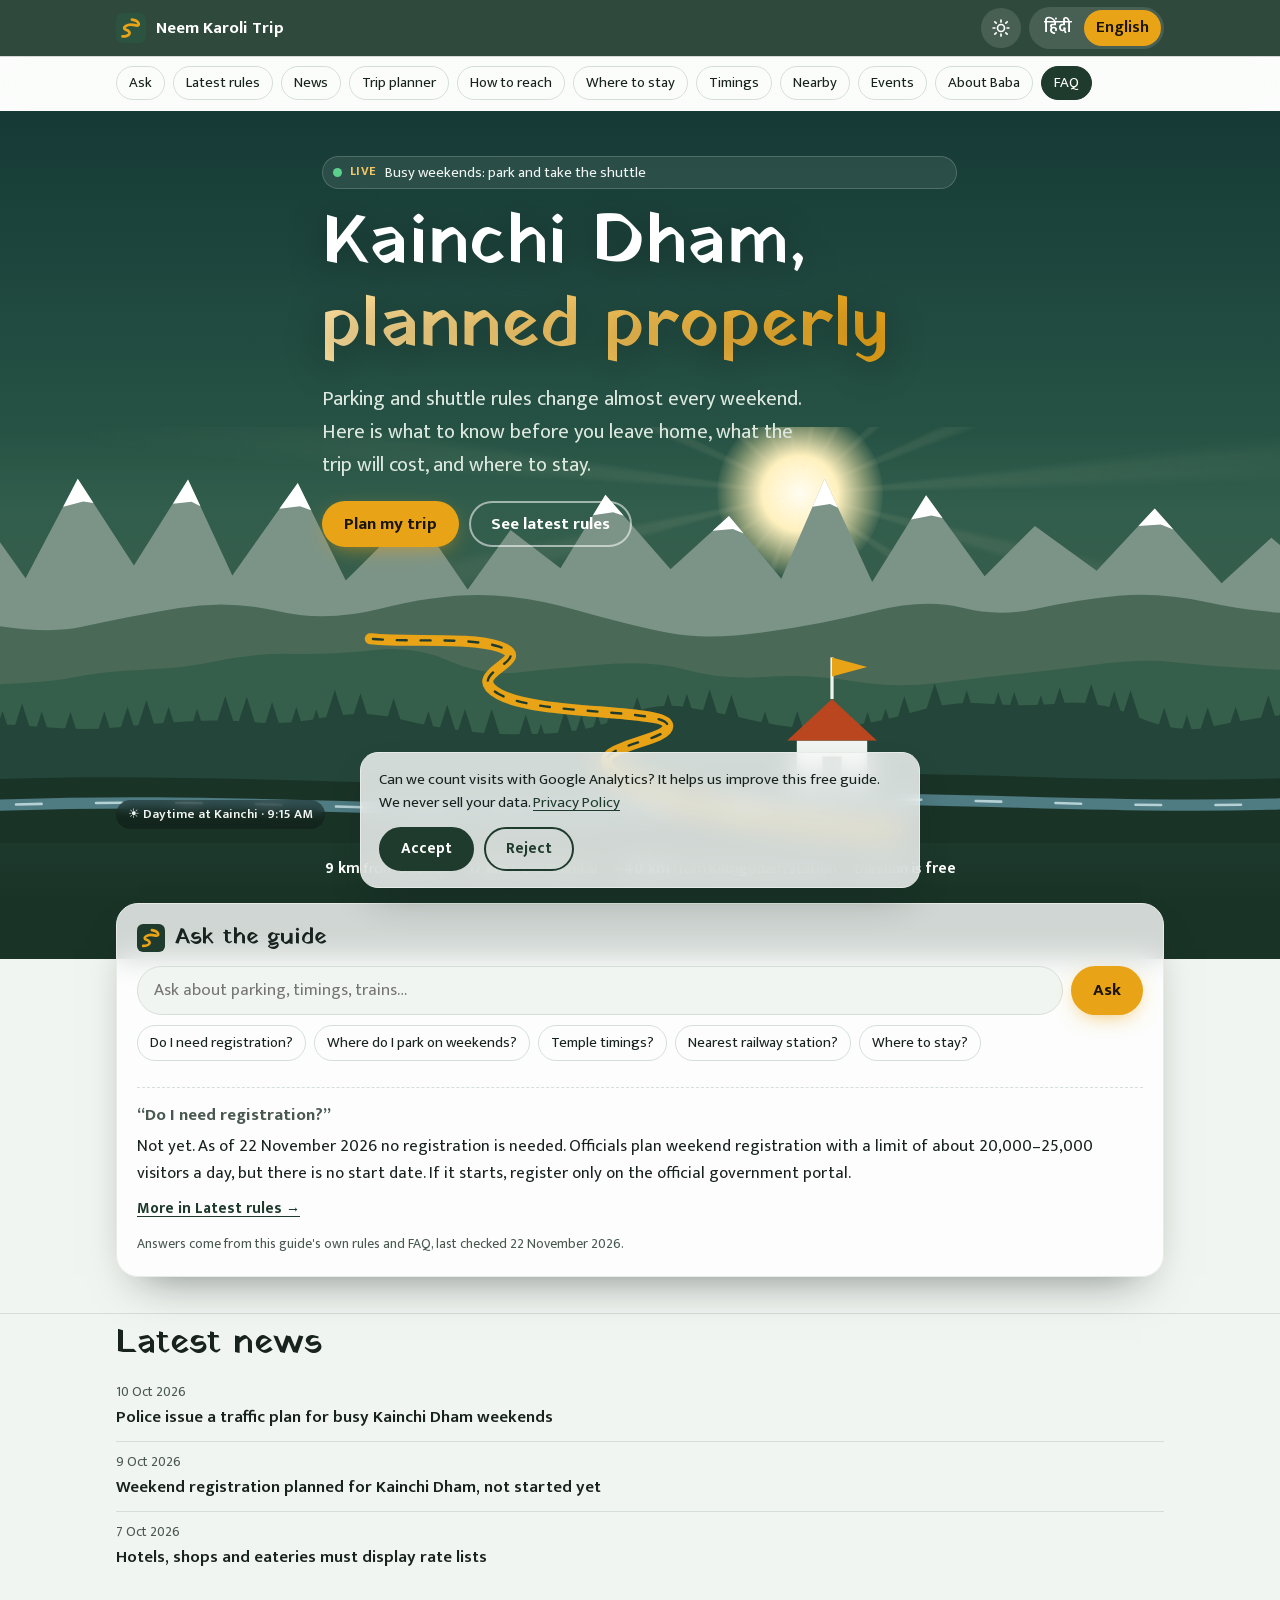
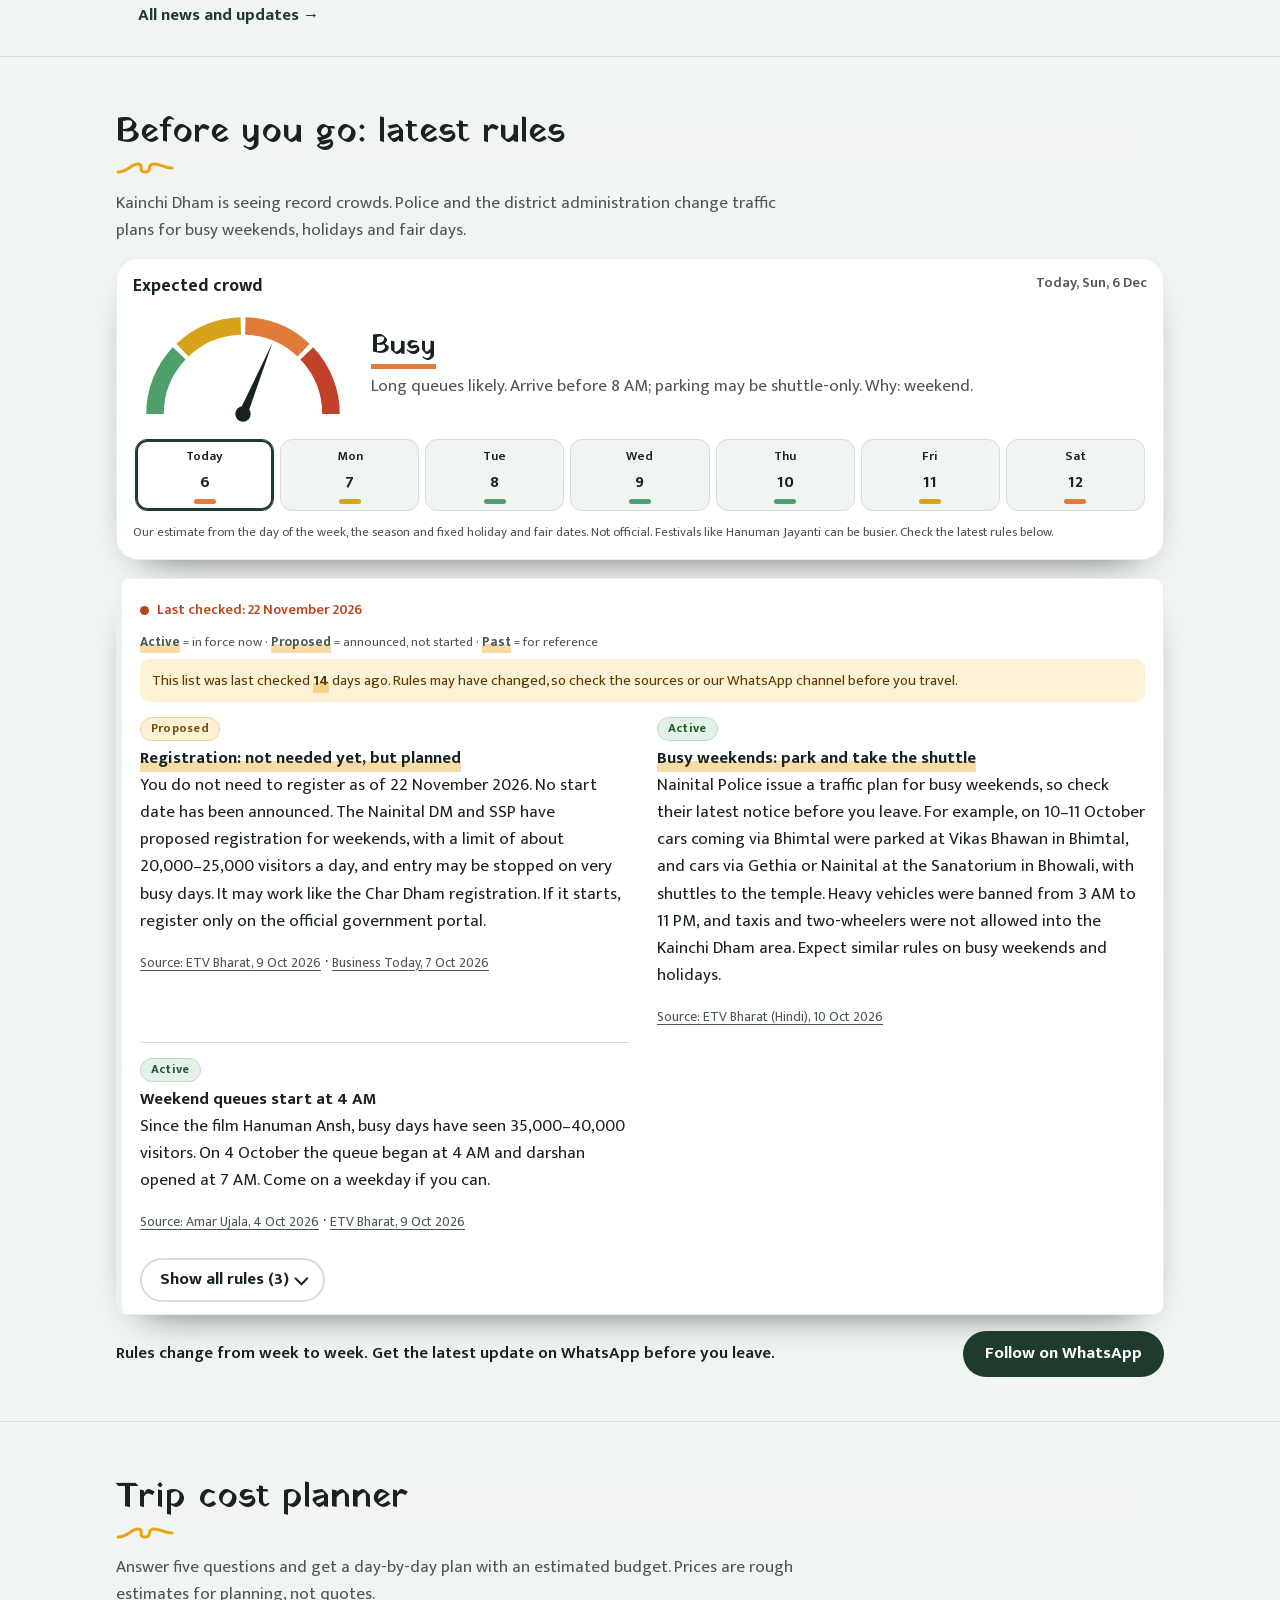
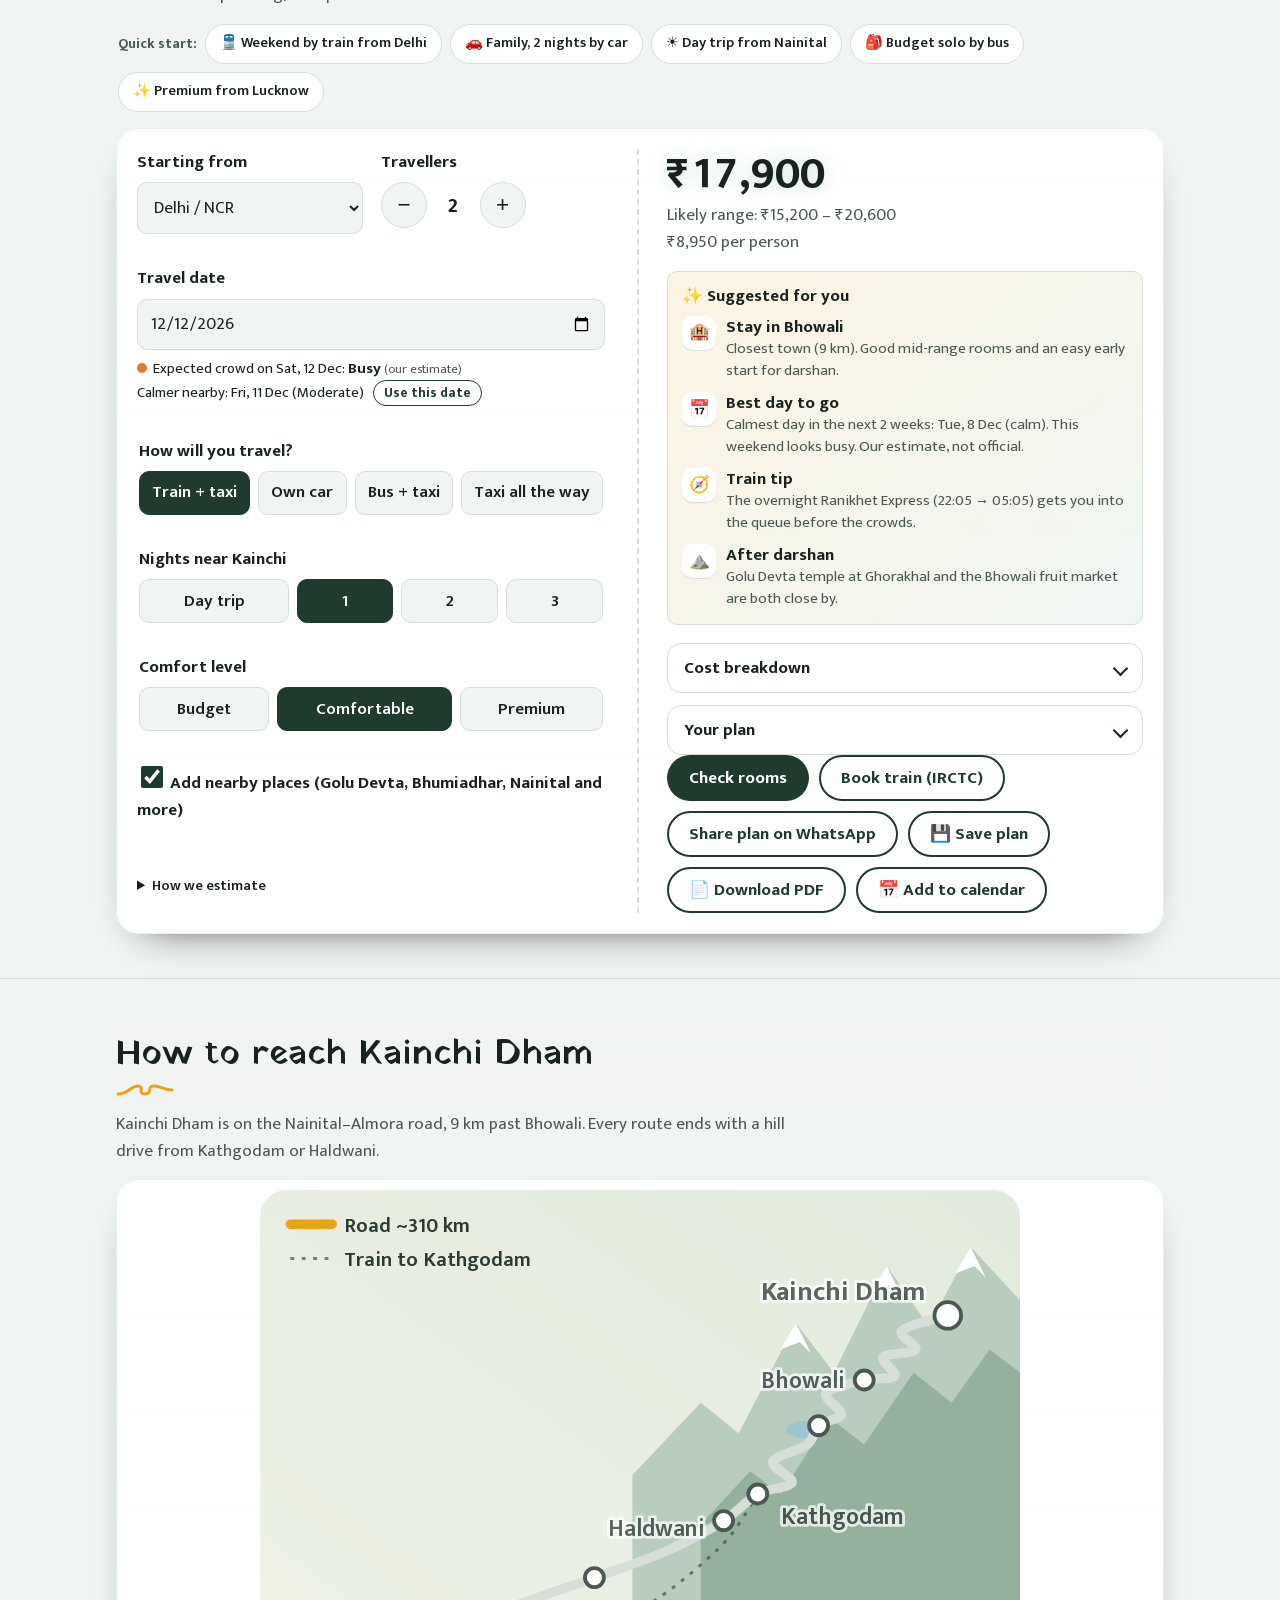
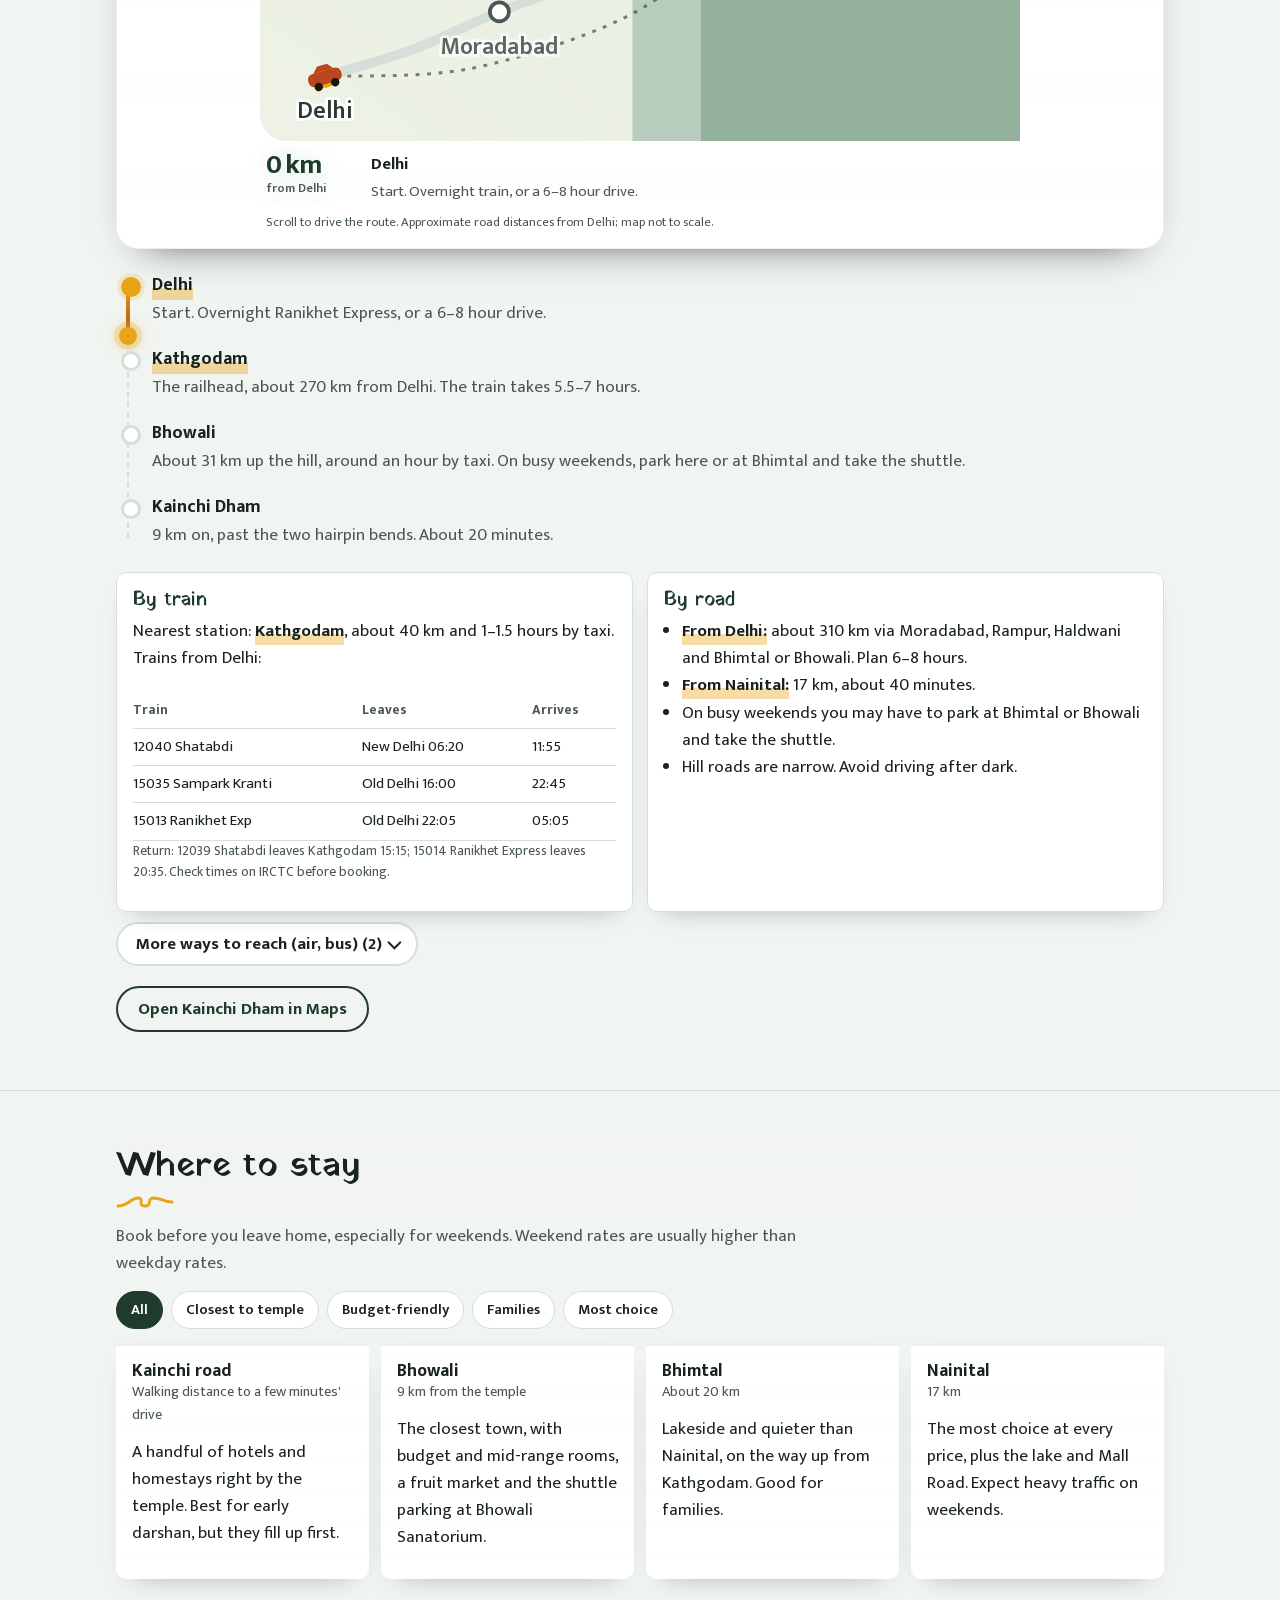
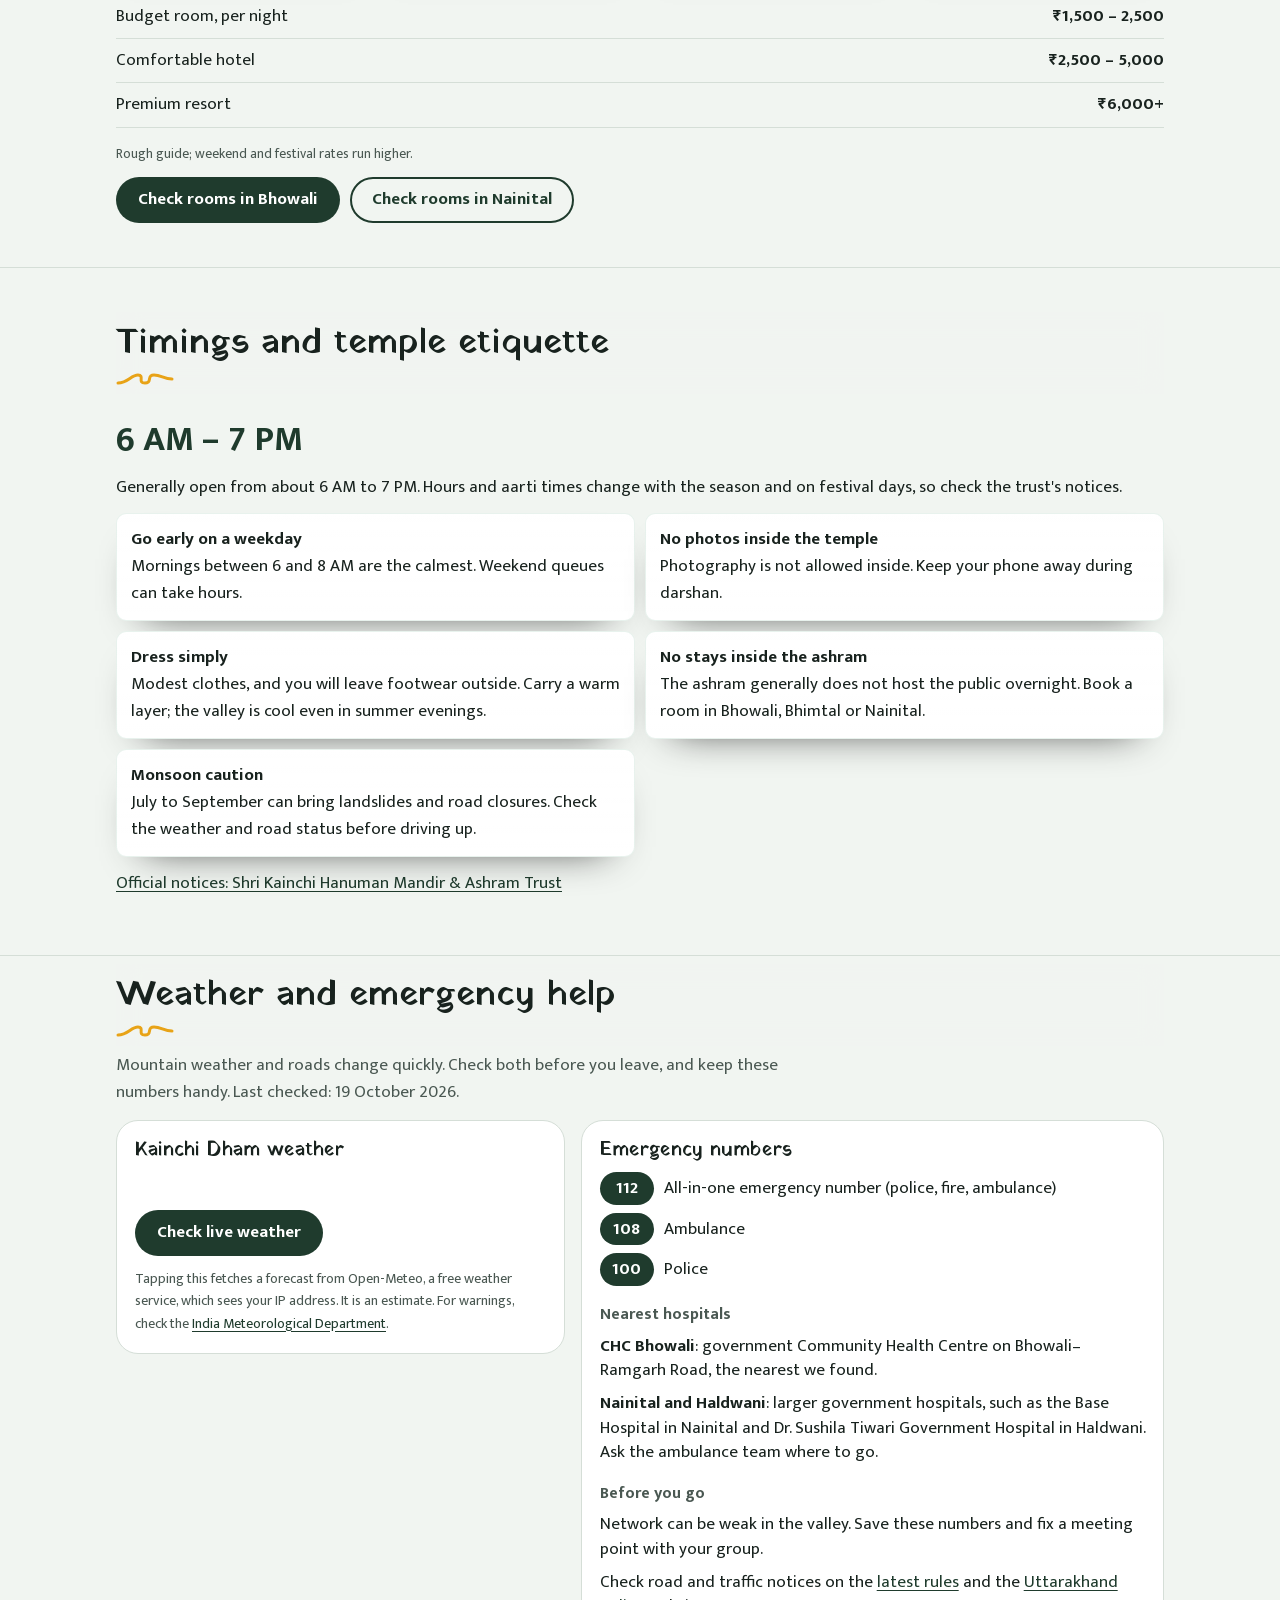
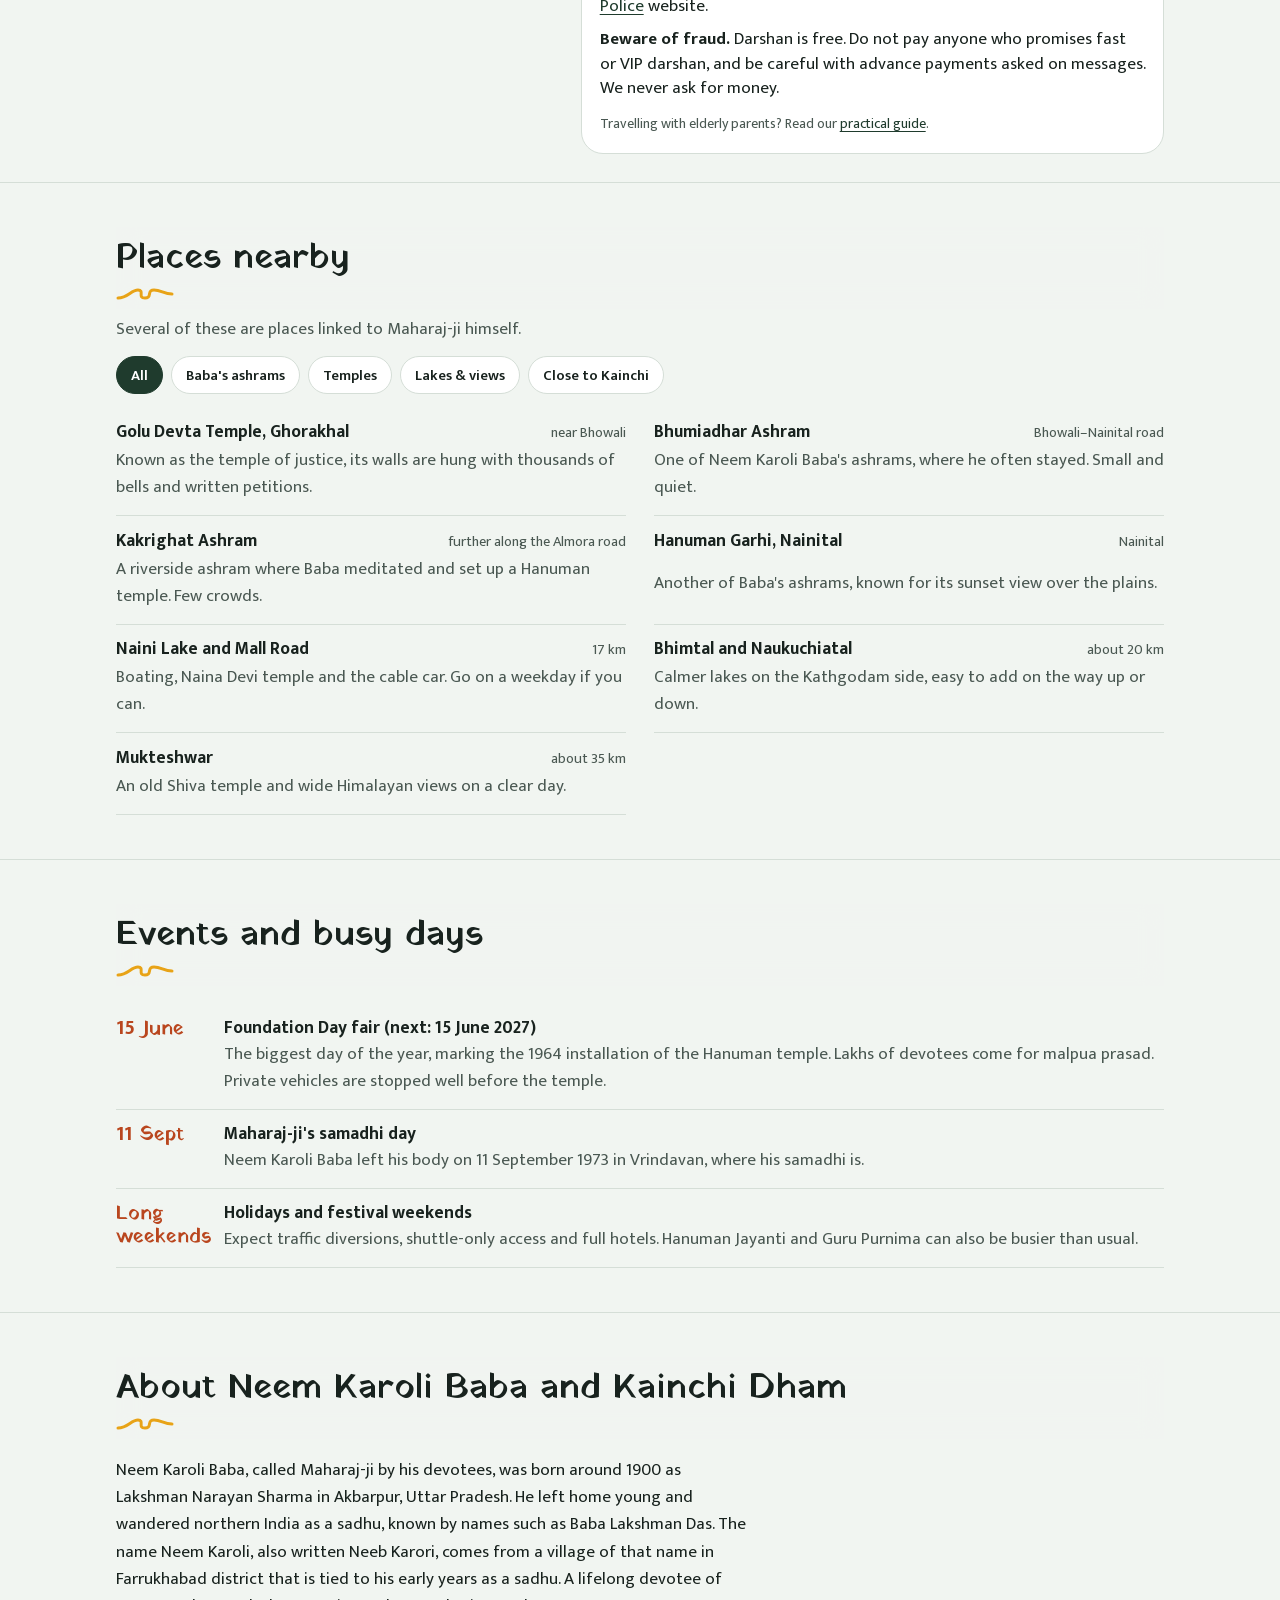
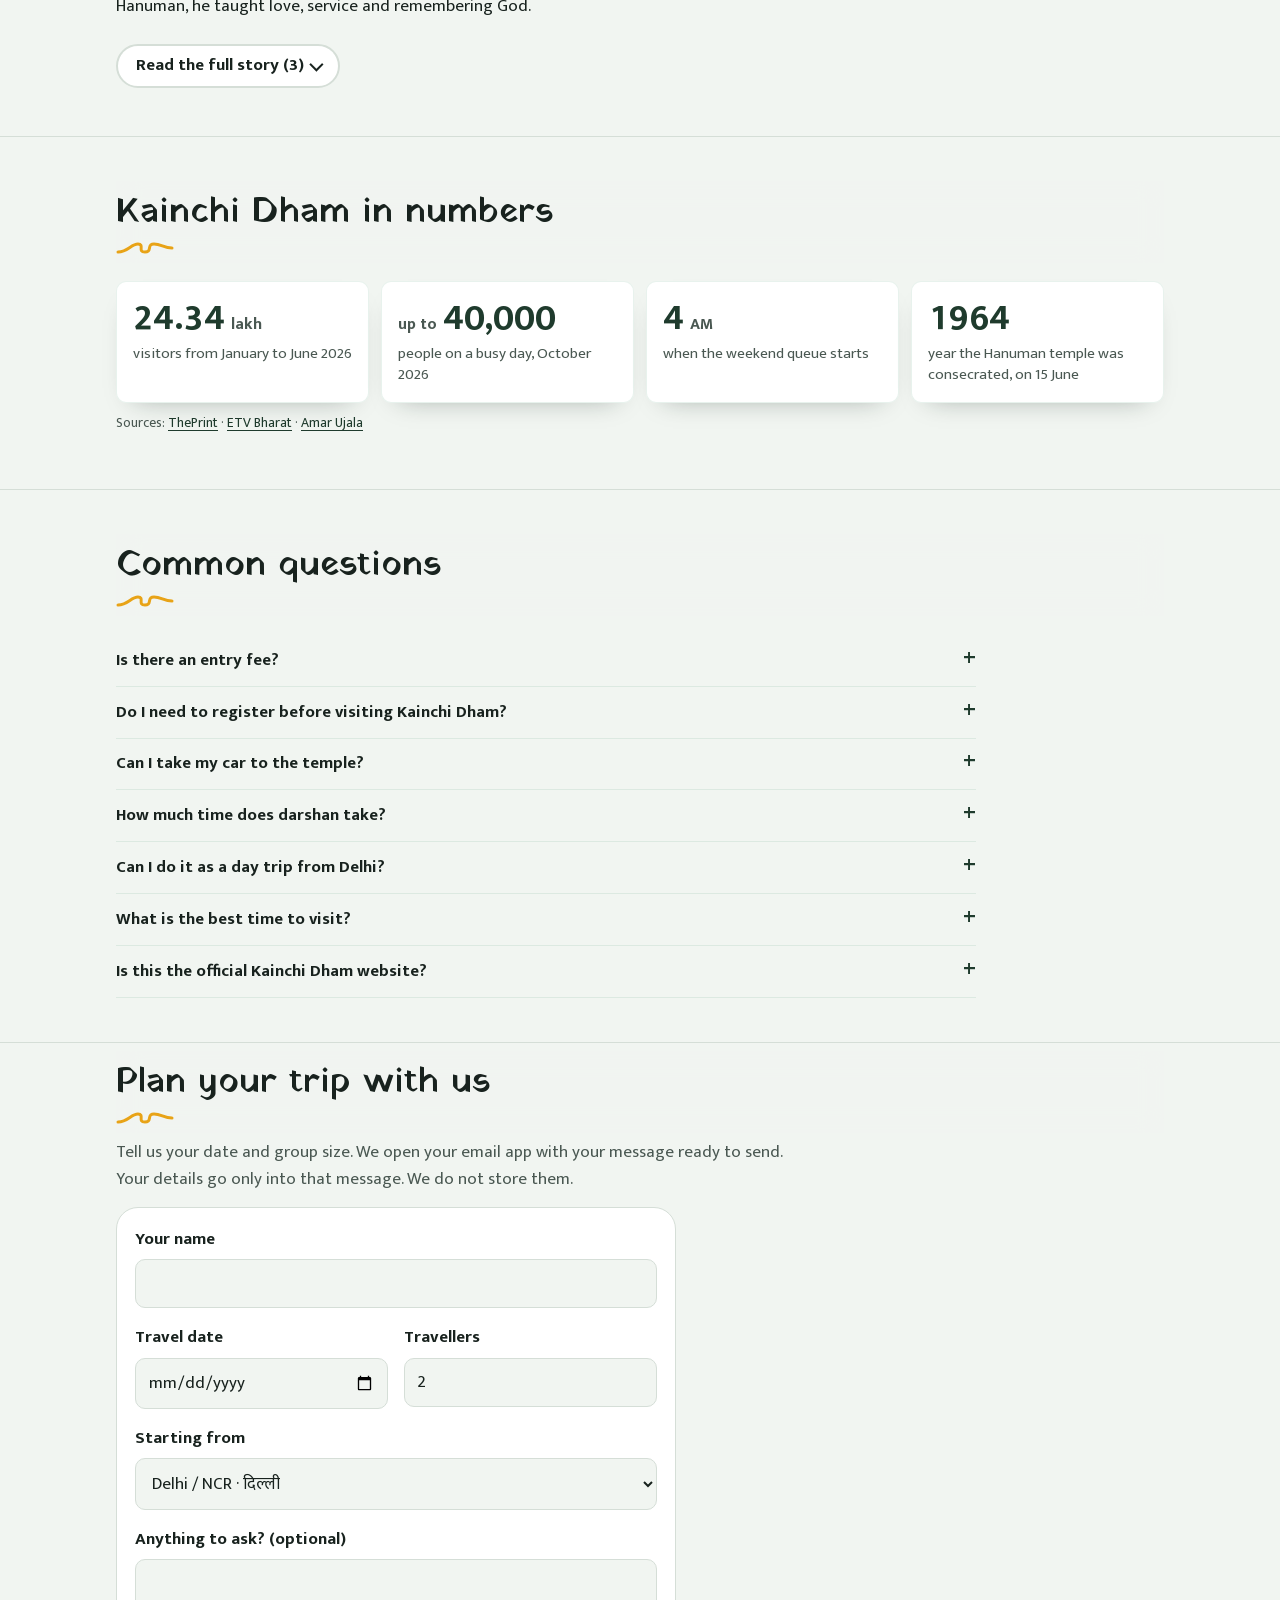
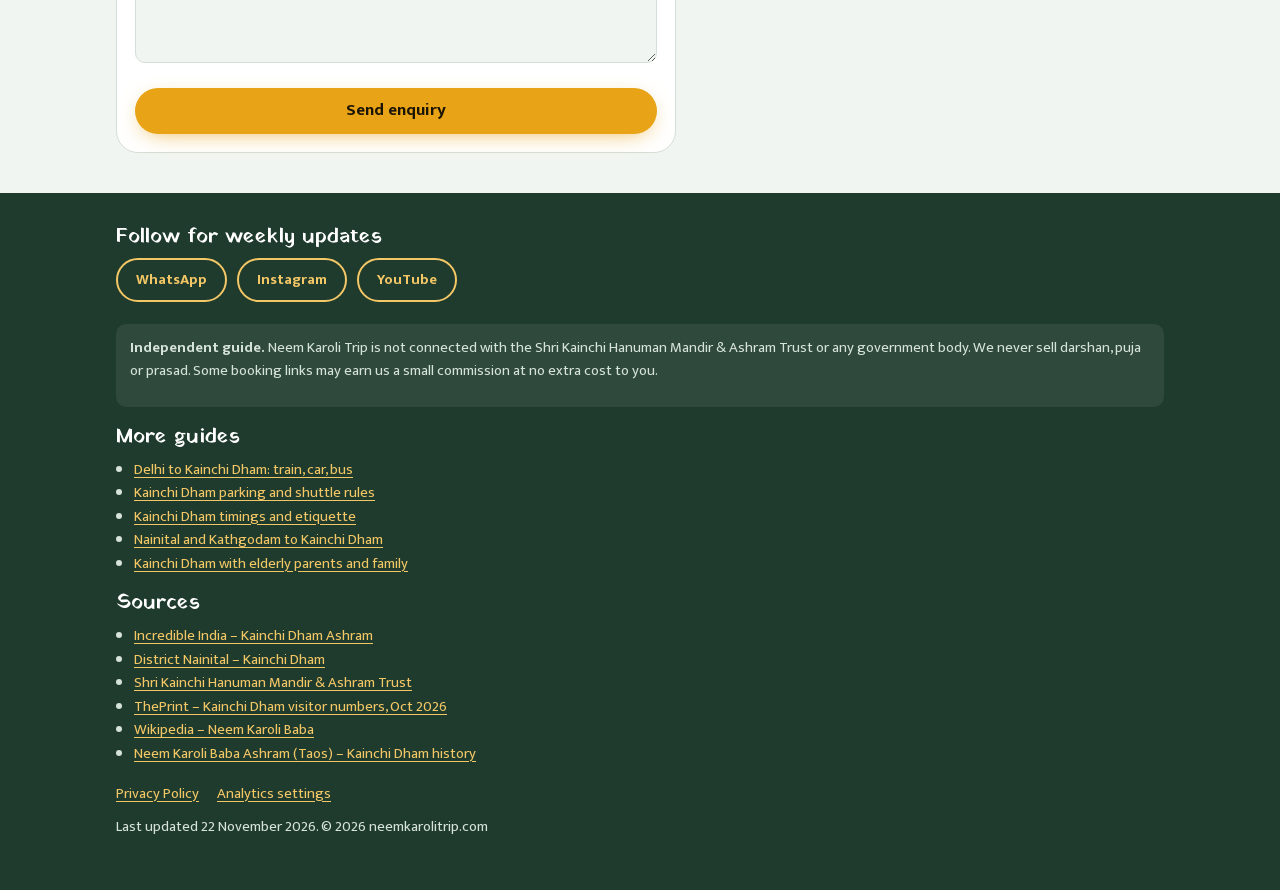
==== commit 198fa271: "Weekly freshness check, 22 Nov 2026 (no rule changes) Rules box data-checked and all registration 'a" ====
--- a/index.html
+++ b/index.html
@@ -83,7 +83,7 @@
       "mainEntity": [
         {"@type": "Question", "name": "What are the Kainchi Dham temple timings?", "acceptedAnswer": {"@type": "Answer", "text": "The temple is generally open from about 6:00 AM to 7:00 PM. Hours change on festival days, so check the temple trust's notices before you go."}},
         {"@type": "Question", "name": "Is there an entry fee at Kainchi Dham?", "acceptedAnswer": {"@type": "Answer", "text": "No. Darshan at Kainchi Dham is free."}},
-        {"@type": "Question", "name": "Do I need registration to visit Kainchi Dham?", "acceptedAnswer": {"@type": "Answer", "text": "Not yet. As of 19 November 2026 no registration is needed. Officials plan weekend registration with a daily limit of about 20,000 to 25,000 visitors, but no start date has been announced."}},
+        {"@type": "Question", "name": "Do I need registration to visit Kainchi Dham?", "acceptedAnswer": {"@type": "Answer", "text": "Not yet. As of 22 November 2026 no registration is needed. Officials plan weekend registration with a daily limit of about 20,000 to 25,000 visitors, but no start date has been announced."}},
         {"@type": "Question", "name": "Can I drive my own car to Kainchi Dham?", "acceptedAnswer": {"@type": "Answer", "text": "On normal weekdays you can drive up to the parking areas. On busy weekends, holidays and fair days, police send private vehicles to set parking lots such as Bhimtal Vikas Bhawan or Bhowali Sanatorium, and shuttles take visitors to the temple."}},
         {"@type": "Question", "name": "Can I stay inside the Kainchi Dham ashram?", "acceptedAnswer": {"@type": "Answer", "text": "The ashram generally does not offer overnight stays to the public. Book a hotel or homestay in Bhowali, Bhimtal or Nainital before you travel."}},
         {"@type": "Question", "name": "Which is the nearest railway station to Kainchi Dham?", "acceptedAnswer": {"@type": "Answer", "text": "Kathgodam, about 40 km away (around 1 to 1.5 hours by taxi)."}},
@@ -97,8 +97,8 @@
 <style id="critical">/* AUTO-GENERATED by tools/make-critical.py: the rules the first screen needs. Edit style.css, then re-run the tool. */
 :root{--pine:#1F3B2D;--pine-2:#2C5240;--marigold:#E8A317;--sindoor:#B9461E;--river:#3F6670;--mist:#F1F5F1;--paper:#FFFFFF;--ink:#18221E;--ink-2:#4A5852;--line:#D5DED7;--bg:var(--mist);--surface:var(--paper);--text:var(--ink);--muted:var(--ink-2);--accent:var(--pine);--accent-ink:#FFFFFF;--hl:var(--marigold);--alert:var(--sindoor);--radius-lg:22px;--radius-sm:10px;}@media (prefers-color-scheme: dark){:root:not([data-theme="light"]){--bg:#0F1915;--surface:#16231D;--text:#E6EDE8;--muted:#A7B6AE;--line:#2A3B33;--accent:#7FB79A;--accent-ink:#0F1915;--hl:#F0B73A;--alert:#F08A5D;color-scheme:dark;}}:root[data-theme="dark"]{--bg:#0F1915;--surface:#16231D;--text:#E6EDE8;--muted:#A7B6AE;--line:#2A3B33;--accent:#7FB79A;--accent-ink:#0F1915;--hl:#F0B73A;--alert:#F08A5D;color-scheme:dark;}*{box-sizing:border-box}html{scroll-behavior:smooth;-webkit-text-size-adjust:100%}@media (prefers-reduced-motion: reduce){html{scroll-behavior:auto}}body{margin:0;background:var(--bg);color:var(--text);font-family:"Mukta","Mukta Fallback",system-ui,-apple-system,"Segoe UI",sans-serif;font-size:17px;line-height:1.6;}html[data-lang="en"] body [lang="hi"],html[data-lang="hi"] body [lang="en"]{display:none !important}a{color:var(--accent);text-underline-offset:3px}h1,h2,h3{font-family:"Yatra One","Yatra Fallback","Mukta","Mukta Fallback",serif;font-weight:400;line-height:1.2;margin:0}h2{font-size:clamp(1.6rem,4.5vw,2.2rem);color:var(--text)}p{margin:0 0 .8em}.wrap{max-width:860px;margin:0 auto;padding:0 16px}.sr-only{position:absolute;width:1px;height:1px;overflow:hidden;clip:rect(0 0 0 0);white-space:nowrap}.bar{position:sticky;top:0;z-index:20;background:var(--pine);color:#fff;box-shadow:0 1px 0 rgba(0,0,0,.15)}.bar .wrap{display:flex;align-items:center;justify-content:space-between;gap:12px;min-height:56px}.brand{display:flex;align-items:center;gap:10px;color:#fff;text-decoration:none;font-weight:700;font-size:1.05rem}.brand svg{flex:none}.lang{display:flex;background:rgba(255,255,255,.12);border-radius:999px;padding:3px}.lang button{border:0;background:transparent;color:#fff;font:inherit;font-weight:600;padding:4px 12px;border-radius:999px;cursor:pointer}.lang button[aria-pressed="true"]{background:var(--marigold);color:#1B1505}.chips{background:var(--surface);border-bottom:1px solid var(--line);position:sticky;top:56px;z-index:19}.chips-in{display:flex;align-items:center;max-width:860px;margin:0 auto}.chips nav{display:flex;gap:8px;overflow-x:auto;padding:10px 16px;flex:1;min-width:0;scrollbar-width:none;-webkit-mask-image:linear-gradient(to right,#000 calc(100% - 26px),transparent);mask-image:linear-gradient(to right,#000 calc(100% - 26px),transparent)}.chips nav.at-end{-webkit-mask-image:none;mask-image:none}.chips a{flex:none;text-decoration:none;color:var(--text);border:1px solid var(--line);border-radius:999px;padding:4px 12px;font-size:.92rem;white-space:nowrap}.hero{background:var(--pine);color:#fff;overflow:hidden}.hero .wrap{padding-top:28px;padding-bottom:0}.hero h1{font-size:clamp(2.1rem,8vw,3.6rem);color:#fff;max-width:8.58em}.hero .lede{font-size:1.1rem;max-width:36ch;color:#DCE8E0;margin:14px 0 20px}.cta{display:flex;flex-wrap:wrap;gap:10px;margin-bottom:8px}.btn{display:inline-flex;align-items:center;justify-content:center;gap:8px;min-height:46px;padding:0 20px;border-radius:999px;font:inherit;font-weight:700;text-decoration:none;border:2px solid transparent;cursor:pointer}.btn-main{background:var(--marigold);color:#1B1505}.btn-ghost{border-color:rgba(255,255,255,.55);color:#fff;background:transparent}.facts{display:flex;flex-wrap:wrap;gap:6px 18px;font-size:.95rem;color:#CFE0D5;padding:14px 0 22px}.facts b{color:#fff;font-weight:700}section{padding:44px 0;border-bottom:1px solid var(--line);scroll-margin-top:104px}.sec-head{margin-bottom:18px}.sec-head p{color:var(--muted);margin-top:6px;max-width:60ch}.src{font-size:.85rem;color:var(--muted)}.route ul{margin:6px 0 0;padding-left:18px}.dos li{background:var(--surface);border:1px solid var(--line);border-radius:var(--radius-sm);padding:12px 14px}.dos b{display:block}.places p{grid-column:1 / -1;margin:0;color:var(--muted)}.events p{margin:2px 0 0;color:var(--muted)}.story p{max-width:64ch}.story .pull{font-family:"Yatra One","Yatra Fallback",serif;max-width:39.23em;font-size:1.35rem;line-height:1.35;color:var(--accent);border-left:4px solid var(--hl);padding-left:14px;margin:18px 0}details.faq{border-bottom:1px solid var(--line);padding:12px 0}details.faq summary{cursor:pointer;font-weight:700;font-size:1.05rem;list-style:none;display:flex;justify-content:space-between;gap:12px}details.faq summary::after{content:"+";font-size:1.4rem;line-height:1;color:var(--accent)}details.faq p{margin:8px 0 0;color:var(--muted)}:root{--hill-0:#6E8377;  /* far Himalaya, hazy */--snow:#F3E6CC;    /* snow caps in sunrise light */--hill-1:#4A6A57;--hill-2:#355F4A;--hill-3:#24463A;--hill-4:#1A3327;  /* river bank */--ease:cubic-bezier(.2,.7,.2,1);}.bar{top:env(safe-area-inset-top,0px)}.chips{top:calc(56px + env(safe-area-inset-top,0px))}.chips a{transition:background .25s,border-color .25s,color .25s}.progress{position:absolute;left:0;right:0;bottom:-3px;height:3px;pointer-events:none}.progress span{display:block;height:100%;background:linear-gradient(90deg,var(--marigold),#F4C766);transform-origin:0 50%;transform:scaleX(0);box-shadow:0 0 10px rgba(232,163,23,.55)}.hero{position:relative;background:linear-gradient(180deg,#10211A 0%,var(--pine) 48%,var(--hill-4) 100%)}.hero .scene + .wrap{padding-top:0}.hero-copy{position:relative;z-index:2;will-change:transform,opacity}.hero-copy > *{animation:rise .9s var(--ease) both}.hero-copy > :nth-child(2){animation-delay:.08s}.hero-copy > :nth-child(3){animation-delay:.16s}.hero-copy > :nth-child(4){animation-delay:.24s}.live{display:inline-flex;align-items:center;gap:8px;max-width:100%;padding:6px 14px 6px 10px;margin-bottom:14px;border-radius:999px;background:rgba(255,255,255,.08);border:1px solid rgba(255,255,255,.18);color:#F1F5F1;text-decoration:none;font-size:.92rem;line-height:1.3;-webkit-backdrop-filter:blur(6px);backdrop-filter:blur(6px)}.live .dot{flex:none;width:9px;height:9px;border-radius:50%;background:#5BD08A;animation:ping 2s infinite}.live .tag{flex:none;font-weight:700;color:#F4C766;letter-spacing:.04em;text-transform:uppercase;font-size:.78rem}.live-text{min-width:0;overflow:hidden;text-overflow:ellipsis;white-space:nowrap;transition:opacity .35s,transform .35s}.scene{position:relative;height:clamp(220px,41vw,640px);margin-top:4px;overflow:hidden;background:linear-gradient(180deg,rgba(232,163,23,0) 0%,rgba(232,163,23,.20) 55%,rgba(185,70,30,.30) 100%)}.scene .layer{position:absolute;left:0;bottom:0;width:100%;height:80%;will-change:transform}.sun{position:absolute;left:56%;top:2%;width:clamp(90px,18vw,170px);aspect-ratio:1;border-radius:50%;background:radial-gradient(circle,#FFE9B0 0%,#F4C766 34%,rgba(232,163,23,.42) 56%,rgba(232,163,23,0) 72%);animation:sunrise 2.8s var(--ease) both}@media (min-width:760px){.scene{height:min(32.5vw,620px)}.scene .layer{height:100%}.sun{top:6%;width:clamp(120px,13vw,200px)}}.road{stroke-dasharray:1;stroke-dashoffset:1;animation:draw 2.4s .5s var(--ease) forwards}.river{stroke-dasharray:16 34;opacity:.8;animation:flow 6s linear infinite}.flag{transform-box:fill-box;transform-origin:0 50%;animation:wave 2.8s ease-in-out infinite}.door-glow{opacity:0;animation:doorglow 4.5s 2.8s ease-in-out infinite}.lights{position:absolute;inset:0;pointer-events:none}.lights i{position:absolute;left:var(--x);bottom:7%;width:6px;height:9px;border-radius:50% 50% 50% 50%/60% 60% 40% 40%;background:radial-gradient(circle at 50% 60%,#FFF3C4 0%,#F4C766 45%,rgba(232,163,23,0) 76%);box-shadow:0 0 12px 3px rgba(244,199,102,.5);opacity:0;animation:float var(--d) var(--t) linear infinite}.btn{position:relative;overflow:hidden;transition:transform .2s var(--ease),box-shadow .3s,background .3s,color .3s,border-color .3s}.btn-main{box-shadow:0 6px 22px -8px rgba(232,163,23,.8)}.btn-main::after{content:"";position:absolute;inset:0;pointer-events:none;background:linear-gradient(110deg,transparent 35%,rgba(255,255,255,.55) 50%,transparent 65%);transform:translateX(-130%);animation:sheen 6s 2.2s ease-in-out infinite}.ask{padding:0 0 36px;background:linear-gradient(180deg,var(--hill-4) 0 56px,var(--bg) 56px)}.ask-card{background:var(--surface);border:1px solid var(--line);border-radius:var(--radius-lg);padding:20px;box-shadow:0 22px 44px -24px rgba(10,20,15,.55)}.ask-card h2{display:flex;align-items:center;gap:10px;font-size:1.45rem}.ask-card h2 svg{flex:none}.ask-form{display:flex;gap:8px;margin:14px 0 10px}.ask-form input{flex:1;min-width:0;font:inherit;padding:10px 16px;border:1.5px solid var(--line);border-radius:999px;background:var(--bg);color:var(--text);min-height:48px;transition:border-color .2s,box-shadow .2s}.ask-form .btn{flex:none;min-height:48px}.ask-chips{display:flex;flex-wrap:wrap;gap:8px}.ask-chips button{font:inherit;font-size:.92rem;border:1px solid var(--line);background:transparent;color:var(--text);border-radius:999px;padding:5px 12px;cursor:pointer;transition:border-color .2s,color .2s}.ask-out{margin-top:16px;border-top:1px dashed var(--line);padding-top:14px;min-height:5.5em}.ask-q{font-weight:700;margin:0 0 4px;color:var(--muted)}.ask-q::before{content:"\201C"}.ask-q::after{content:"\201D"}.ask-a{margin:0 0 8px;font-size:1.05rem}.stat .big small{font-family:"Mukta","Mukta Fallback",system-ui,sans-serif;font-size:1rem;font-weight:700;color:var(--muted)}.stat p{margin:6px 0 0;color:var(--muted);font-size:.95rem;line-height:1.35}.journey .leg{display:block;color:var(--muted)}.hl-sweep{background:linear-gradient(transparent 60%,rgba(232,163,23,.38) 60%) no-repeat 0 0/0% 100%;transition:background-size .9s var(--ease) .15s}.sec-head{display:contents}.sec-head > p{max-width:60ch}.sec-head > :last-child{margin-bottom:18px}.scene{transform-origin:62% 100%;will-change:transform}@media (prefers-reduced-motion: reduce){*,*::before,*::after{animation:none !important;transition:none !important}.lights{display:none}.road{stroke-dashoffset:0}}.toast{position:fixed;left:50%;bottom:20px;z-index:70;transform:translate(-50%,24px);opacity:0;pointer-events:none;display:flex;align-items:center;gap:10px;width:max-content;max-width:calc(100vw - 32px);padding:12px 18px;border-radius:999px;background:var(--pine);color:#fff;font-weight:600;font-size:.95rem;box-shadow:0 14px 34px -12px rgba(16,33,26,.6);transition:transform .35s var(--ease),opacity .35s}.toast .spin{flex:none;width:16px;height:16px;border-radius:50%;border:2.5px solid rgba(244,199,102,.35);border-top-color:#F4C766;animation:spin .8s linear infinite}@media (prefers-reduced-motion: reduce){.ripple,.toast .spin,.result .breakdown,.result .days{animation:none}.toast{transition:none}}.consent{position:fixed;left:12px;right:12px;bottom:12px;z-index:60;max-width:560px;margin:0 auto;background:var(--surface);color:var(--text);border:1px solid var(--line);border-radius:18px;padding:16px 18px;box-shadow:0 18px 40px -16px rgba(16,33,26,.45);font-size:.95rem;line-height:1.5;animation:rise .5s var(--ease) both}.consent[hidden]{display:none}.consent p{margin:0 0 12px}.consent .row{display:flex;flex-wrap:wrap;gap:10px}.consent button{min-height:44px;padding:0 20px;border-radius:999px;font:inherit;font-weight:700;cursor:pointer;border:2px solid var(--accent)}.consent .yes{background:var(--accent);color:var(--accent-ink)}.consent .no{background:transparent;color:var(--accent)}.stars{position:absolute;left:0;right:0;top:0;height:62%;pointer-events:none;opacity:0;transition:opacity 1.2s}.stars i{position:absolute;left:0;top:0;width:2px;height:2px;border-radius:50%;background:#fff}.stars i.b{animation:twinkle 3.2s ease-in-out infinite}.stars i.c{animation:twinkle 4.6s 1.4s ease-in-out infinite}.moon{position:absolute;left:66%;top:8%;width:clamp(44px,7vw,70px);aspect-ratio:1;border-radius:50%;background:radial-gradient(circle at 38% 36%,#FFFBEA 0%,#F3EBCF 55%,#D9CFAE 100%);box-shadow:0 0 30px 8px rgba(255,246,214,.28),inset -10px -6px 0 0 rgba(0,0,0,.08);opacity:0;transform:translateY(20%);transition:opacity 1.2s,transform 1.2s}.sky-now{position:absolute;left:12px;top:10px;z-index:3;display:inline-flex;align-items:center;gap:6px;padding:4px 12px;border-radius:999px;background:rgba(10,20,16,.42);color:#F1F5F1;font-size:.82rem;font-weight:600;-webkit-backdrop-filter:blur(6px);backdrop-filter:blur(6px);pointer-events:none}.sky-now:empty{display:none}.hero[data-sky="day"]{background:linear-gradient(180deg,#163A36 0%,#2A5848 50%,var(--hill-4) 100%);--snow:#FFFFFF;--hill-0:#7C9488}.hero[data-sky="day"] .scene{background:linear-gradient(180deg,rgba(200,230,220,0) 0%,rgba(225,235,200,.12) 55%,rgba(232,200,120,.16) 100%)}.hero[data-sky="day"] .sun{top:-4%;background:radial-gradient(circle,#FFFDF2 0%,#FFF1BF 32%,rgba(255,236,170,.4) 56%,rgba(255,236,170,0) 72%)}.hero .sun{transition:top 1.2s var(--ease),opacity 1s}:root{--map-a:#EEF2E6;--map-b:#E2EBDD;--map-hill1:#B9CDBE;--map-hill2:#93B19C;--map-snow:#FFFFFF;--map-lake:#9CC6CF;--map-text:#2B3A33}@media (prefers-color-scheme: dark){:root:not([data-theme="light"]){--map-a:#18261F;--map-b:#1C2E25;--map-hill1:#2E473B;--map-hill2:#3A5949;--map-snow:#C9D3CC;--map-lake:#3F6670;--map-text:#D9E3DC}}:root[data-theme="dark"]{--map-a:#18261F;--map-b:#1C2E25;--map-hill1:#2E473B;--map-hill2:#3A5949;--map-snow:#C9D3CC;--map-lake:#3F6670;--map-text:#D9E3DC}.rm-plain-a{stop-color:var(--map-a)}.rm-plain-b{stop-color:var(--map-b)}.rm-legend text{font:600 11px "Mukta","Mukta Fallback",system-ui,sans-serif;fill:var(--map-text)}.rm-stop text{font:600 12.5px "Mukta","Mukta Fallback",system-ui,sans-serif;fill:var(--map-text);paint-order:stroke;stroke:var(--surface);stroke-width:3px;stroke-linejoin:round;opacity:.75;transition:opacity .35s}.rm-stop:not(.major) text{display:none}.rm-stop.end text{font-size:14px;font-weight:700}@media (prefers-reduced-motion: reduce){.stars i{animation:none}}:root{--glass:rgba(255,255,255,.70);--glass-strong:rgba(255,255,255,.86);--glass-line:rgba(255,255,255,.55);--bg-glass:rgba(241,245,241,.82)}@media (prefers-color-scheme: dark){:root:not([data-theme="light"]){--glass:rgba(22,35,29,.62);--glass-strong:rgba(22,35,29,.80);--glass-line:rgba(127,183,154,.16);--bg-glass:rgba(15,25,21,.78)}}:root[data-theme="dark"]{--glass:rgba(22,35,29,.62);--glass-strong:rgba(22,35,29,.80);--glass-line:rgba(127,183,154,.16);--bg-glass:rgba(15,25,21,.78)}.bar-tools{display:flex;align-items:center;gap:8px}.theme-btn{flex:none;width:40px;height:40px;display:grid;place-items:center;border:0;border-radius:50%;background:rgba(255,255,255,.12);color:#fff;cursor:pointer;transition:background .25s,transform .2s}.theme-btn svg{width:20px;height:20px;transition:transform .5s var(--ease),opacity .3s}.theme-btn .moon-i{position:absolute;opacity:0;transform:rotate(-90deg) scale(.6)}.theme-btn{position:relative}.brand{white-space:nowrap}@media (max-width:380px){.bar .wrap{gap:8px}.brand{gap:7px;font-size:.98rem}.brand svg{width:26px;height:26px}.theme-btn{width:34px;height:34px}.bar-tools{gap:6px}.lang button{padding:4px 9px}}.theme-dark .theme-btn .sun-i{opacity:0;transform:rotate(90deg) scale(.6)}.theme-dark .theme-btn .moon-i{opacity:1;transform:none}@supports ((-webkit-backdrop-filter:blur(1px)) or (backdrop-filter:blur(1px))){.bar{background:rgba(31,59,45,.92);-webkit-backdrop-filter:saturate(160%) blur(14px);backdrop-filter:saturate(160%) blur(14px)}.chips{background:var(--glass);border-bottom-color:var(--glass-line);-webkit-backdrop-filter:saturate(160%) blur(14px);backdrop-filter:saturate(160%) blur(14px)}.ask-card{background:var(--glass-strong);border-color:var(--glass-line);-webkit-backdrop-filter:saturate(150%) blur(18px);backdrop-filter:saturate(150%) blur(18px)}.toast{background:rgba(31,59,45,.86);-webkit-backdrop-filter:blur(12px);backdrop-filter:blur(12px)}}@media (prefers-color-scheme: dark){:root:not([data-theme="light"]) body::before{content:"";position:fixed;inset:0;z-index:-1;pointer-events:none;background:radial-gradient(900px 520px at 8% -6%,rgba(127,183,154,.13),transparent 62%),radial-gradient(760px 480px at 108% 38%,rgba(240,183,58,.08),transparent 62%),radial-gradient(700px 520px at 40% 115%,rgba(63,102,112,.16),transparent 64%),radial-gradient(rgba(127,183,154,.07) 1px,transparent 1.4px) 0 0/22px 22px}:root:not([data-theme="light"]) .route,.stay,.stat,.dos li,.status,.planner,.crowd,.routemap,.ask-card,details.faq{border-color:rgba(127,183,154,.18)}:root:not([data-theme="light"]) .route,.stay,.stat,.dos li,.status,.planner,.crowd,.routemap{background:linear-gradient(180deg,rgba(255,255,255,.04),rgba(255,255,255,.012)),var(--surface);box-shadow:inset 0 1px 0 rgba(255,255,255,.05),0 18px 40px -28px rgba(0,0,0,.85);transition:border-color .35s,box-shadow .35s}:root:not([data-theme="light"]) main h2{text-shadow:0 0 26px rgba(127,183,154,.28)}:root:not([data-theme="light"]) .progress span{box-shadow:0 0 14px rgba(240,183,58,.8)}}:root[data-theme="dark"] body::before{content:"";position:fixed;inset:0;z-index:-1;pointer-events:none;background:radial-gradient(900px 520px at 8% -6%,rgba(127,183,154,.13),transparent 62%),radial-gradient(760px 480px at 108% 38%,rgba(240,183,58,.08),transparent 62%),radial-gradient(700px 520px at 40% 115%,rgba(63,102,112,.16),transparent 64%),radial-gradient(rgba(127,183,154,.07) 1px,transparent 1.4px) 0 0/22px 22px}:root[data-theme="dark"] .route,.stay,.stat,.dos li,.status,.planner,.crowd,.routemap,.ask-card,details.faq{border-color:rgba(127,183,154,.18)}:root[data-theme="dark"] .route,.stay,.stat,.dos li,.status,.planner,.crowd,.routemap{background:linear-gradient(180deg,rgba(255,255,255,.04),rgba(255,255,255,.012)),var(--surface);box-shadow:inset 0 1px 0 rgba(255,255,255,.05),0 18px 40px -28px rgba(0,0,0,.85);transition:border-color .35s,box-shadow .35s}:root[data-theme="dark"] main h2{text-shadow:0 0 26px rgba(127,183,154,.28)}:root[data-theme="dark"] .progress span{box-shadow:0 0 14px rgba(240,183,58,.8)}@media (min-width:760px){.hero{min-height:calc(100svh - var(--stick,108px));display:flex;flex-direction:column}.hero-copy{flex:1 0 auto;display:flex;flex-direction:column;justify-content:center;padding-top:clamp(24px,5vh,64px) !important}.hero h1{font-size:clamp(2.6rem,5.4vw,4.6rem);max-width:9.19em;letter-spacing:.005em;text-shadow:0 6px 36px rgba(0,0,0,.35)}.hero .lede{font-size:clamp(1.1rem,1.6vw,1.3rem);max-width:42ch}.scene{margin-top:-10vw}.sky-now{top:auto;bottom:14px;left:max(12px,calc((100% - var(--wrapw,860px)) / 2 + 16px))}.sun::before{content:"";position:absolute;left:50%;top:50%;width:1100%;aspect-ratio:1;margin:-550% 0 0 -550%;pointer-events:none;background:repeating-conic-gradient(from 0deg,rgba(255,236,190,0) 0deg 7deg,rgba(255,236,190,.10) 9deg 11deg,rgba(255,236,190,0) 13deg 19deg);-webkit-mask:radial-gradient(circle,#000 0 10%,transparent 58%);mask:radial-gradient(circle,#000 0 10%,transparent 58%);animation:rays 160s linear infinite}.hero[data-sky="day"] .sun::before{opacity:.7}.scene .layer[data-depth]{transform-origin:50% 100%;animation:kenburns 34s ease-in-out infinite alternate}.scene .layer[data-depth="0.42"]{animation-duration:46s}.scene .layer[data-depth="0.30"]{animation-duration:40s;animation-delay:-8s}.scene .layer[data-depth="0.18"]{animation-duration:32s;animation-delay:-14s}.scene .layer[data-depth="0.08"]{animation-duration:28s;animation-delay:-4s}}@media (min-width:1024px){:root{--wrapw:1080px}.wrap{max-width:1080px}.chips-in{max-width:1080px}.sec-head > p{max-width:70ch}details.faq{max-width:860px}}@media (prefers-reduced-motion: reduce){.scene .layer[data-depth],.sun::before{animation:none}}.saved{margin:0 0 16px;padding:14px 16px;border:1px solid var(--line);border-radius:var(--radius-lg);background:var(--surface)}.ask-recent,.ask-sugg{display:flex;flex-wrap:wrap;align-items:center;gap:8px;margin-top:10px}.f-count{font-size:.85rem;color:var(--muted);margin-left:2px}.alertbar{background:linear-gradient(90deg,#9E3A17,#C9561F 55%,#D9771F);color:#fff;position:relative;z-index:3}.alertbar[hidden]{display:none}.alertbar .wrap{display:flex;align-items:center;gap:10px;min-height:46px;padding-top:7px;padding-bottom:7px}.alertbar p{margin:0;flex:1;min-width:0;font-size:.95rem;line-height:1.35}.alertbar a{color:#fff;font-weight:700;white-space:nowrap;text-underline-offset:3px}.ab-dot{flex:none;width:10px;height:10px;border-radius:50%;background:#FFE7B8;animation:abping 1.8s infinite}.ab-x{flex:none;width:34px;height:34px;border:0;border-radius:50%;background:rgba(255,255,255,.14);color:#fff;font:inherit;cursor:pointer}@media (prefers-reduced-motion: reduce){.ab-dot{animation:none}}@media (max-width:760px){.bar{-webkit-backdrop-filter:blur(8px) !important;backdrop-filter:blur(8px) !important}.chips{-webkit-backdrop-filter:blur(8px) !important;backdrop-filter:blur(8px) !important}}.hero h1 .wd{display:inline-block;animation:wordrise .8s var(--ease) both;animation-delay:calc(var(--k,0) * 90ms + 120ms)}.hero h1 .rot{display:inline-grid;vertical-align:top;max-width:100%;animation:wordrise .8s var(--ease) both;animation-delay:calc(var(--k,0) * 90ms + 120ms)}.rot > span{grid-area:1 / 1;background:linear-gradient(90deg,#FFE3A0,#F4C766 40%,#E8A317);-webkit-background-clip:text;background-clip:text;color:transparent;opacity:0;transform:translateY(.35em);filter:blur(5px);transition:opacity .55s var(--ease),transform .55s var(--ease),filter .55s var(--ease)}.rot > span.on{opacity:1;transform:none;filter:none}.diya-fx{position:absolute;inset:0;width:100%;height:100%;z-index:1;pointer-events:none}.hero.fx-on .lights{display:none}@media (prefers-reduced-motion: reduce){.hero h1 .wd,.hero h1 .rot{animation:none}.rot > span{transition:none}}.date-crowd{margin:8px 0 0;font-size:.93rem;color:var(--text);line-height:1.5}.date-crowd:empty{display:none}.cal-row{display:flex;flex-wrap:wrap;gap:8px;margin-top:10px;padding:12px;border:1px dashed var(--accent);border-radius:var(--radius-sm);animation:softin .3s var(--ease)}.cal-row[hidden]{display:none}.chips-all{flex:none;display:inline-flex;align-items:center;gap:6px;margin:0 14px 0 2px;min-height:38px;padding:0 13px;font:inherit;font-size:.92rem;font-weight:600;color:var(--accent-ink);background:var(--accent);border:1px solid var(--accent);border-radius:999px;cursor:pointer}.chips-all svg{width:18px;height:18px}@media (min-width:960px){.chips-all{display:none}.chips nav{-webkit-mask-image:none;mask-image:none}}.menu-sheet{position:fixed;inset:0;z-index:65;display:flex;align-items:flex-end;justify-content:center}.menu-sheet[hidden]{display:none}.menu-back{position:absolute;inset:0;background:rgba(8,16,12,.55);opacity:0;transition:opacity .22s}.menu-panel{position:relative;width:100%;max-width:560px;max-height:84vh;max-height:84dvh;overflow:auto;background:var(--surface);color:var(--text);border-radius:22px 22px 0 0;padding:6px 16px calc(18px + env(safe-area-inset-bottom,0px));box-shadow:0 -12px 40px rgba(0,0,0,.28);transform:translateY(28px);opacity:0;transition:transform .26s cubic-bezier(.2,.8,.2,1),opacity .22s}.menu-grab{width:42px;height:4px;border-radius:4px;background:var(--line);margin:8px auto 4px}.menu-head{display:flex;align-items:center;justify-content:space-between;gap:12px;padding:6px 2px 10px}.menu-title{margin:0;font-weight:700;font-size:1.05rem}.menu-x{flex:none;width:40px;height:40px;display:grid;place-items:center;font:inherit;font-size:1.5rem;line-height:1;color:var(--text);background:transparent;border:1px solid var(--line);border-radius:50%;cursor:pointer}.menu-list{list-style:none;margin:0;padding:0;display:grid;grid-template-columns:1fr 1fr;gap:8px}.menu-list a{display:flex;align-items:center;gap:10px;min-height:54px;padding:8px 12px;text-decoration:none;color:var(--text);background:var(--bg);border:1px solid var(--line);border-radius:14px;font-weight:600;line-height:1.25}.menu-list a .mi{flex:none;font-size:1.25rem;line-height:1}@media (prefers-reduced-motion: reduce){.menu-back,.menu-panel{transition:none}}@keyframes rise{from{opacity:0;transform:translateY(18px)}to{opacity:1;transform:none}}@keyframes ping{0%{box-shadow:0 0 0 0 rgba(91,208,138,.55)}70%{box-shadow:0 0 0 10px rgba(91,208,138,0)}100%{box-shadow:0 0 0 0 rgba(91,208,138,0)}}@keyframes sunrise{from{transform:translateY(45%);opacity:.25}to{transform:none;opacity:1}}@keyframes draw{to{stroke-dashoffset:0}}@keyframes flow{to{stroke-dashoffset:-100}}@keyframes wave{50%{transform:scaleX(.8) skewY(-7deg)}}@keyframes doorglow{50%{opacity:.85}}@keyframes float{0%{opacity:0;transform:translate(0,0) scale(.7)}12%{opacity:.95}65%{opacity:.6}100%{opacity:0;transform:translate(16px,-160px) scale(1)}}@keyframes sheen{0%{transform:translateX(-130%)}22%,100%{transform:translateX(130%)}}@keyframes softin{from{opacity:.35;transform:translateY(4px)}to{opacity:1;transform:none}}@keyframes spin{to{transform:rotate(360deg)}}@keyframes twinkle{50%{opacity:.25}}@keyframes rays{to{rotate:360deg}}@keyframes kenburns{from{scale:1}to{scale:1.045}}@keyframes abping{0%{box-shadow:0 0 0 0 rgba(255,231,184,.7)}70%{box-shadow:0 0 0 9px rgba(255,231,184,0)}100%{box-shadow:0 0 0 0 rgba(255,231,184,0)}}@keyframes wordrise{from{opacity:0;transform:translateY(.45em);filter:blur(6px)}to{opacity:1;transform:none;filter:none}}
 </style>
-<link rel="stylesheet" href="/style.css?v=20261119" id="fullCss" media="print" onload="this.media='all'">
-<noscript><link rel="stylesheet" href="/style.css?v=20261119"></noscript>
+<link rel="stylesheet" href="/style.css?v=20261122" id="fullCss" media="print" onload="this.media='all'">
+<noscript><link rel="stylesheet" href="/style.css?v=20261122"></noscript>
 </head>
 <body>
 
@@ -274,11 +274,11 @@
       <div class="ask-recent" id="askRecent" hidden></div>
       <div class="ask-out" id="askOut" aria-live="polite">
         <p class="ask-q" lang="en">Do I need registration?</p>
-        <p class="ask-a" lang="en">Not yet. As of 19 November 2026 no registration is needed. Officials plan weekend registration with a limit of about 20,000–25,000 visitors a day, but there is no start date. If it starts, register only on the official government portal.</p>
+        <p class="ask-a" lang="en">Not yet. As of 22 November 2026 no registration is needed. Officials plan weekend registration with a limit of about 20,000–25,000 visitors a day, but there is no start date. If it starts, register only on the official government portal.</p>
         <p class="ask-q" lang="hi">क्या रजिस्ट्रेशन ज़रूरी है?</p>
-        <p class="ask-a" lang="hi">अभी नहीं। 19 नवंबर 2026 तक रजिस्ट्रेशन की ज़रूरत नहीं है। अधिकारी वीकेंड के लिए रोज़ लगभग 20,000–25,000 श्रद्धालुओं की सीमा के साथ रजिस्ट्रेशन की योजना बना रहे हैं, पर शुरू होने की तारीख़ तय नहीं है।</p>
-      </div>
-      <p class="ask-note"><span lang="en">Answers come from this guide's own rules and FAQ, last checked 19 November 2026.</span><span lang="hi">जवाब इसी गाइड के नियमों और सवाल-जवाब से आते हैं, आख़िरी बार 19 नवंबर 2026 को जाँचे गए।</span></p>
+        <p class="ask-a" lang="hi">अभी नहीं। 22 नवंबर 2026 तक रजिस्ट्रेशन की ज़रूरत नहीं है। अधिकारी वीकेंड के लिए रोज़ लगभग 20,000–25,000 श्रद्धालुओं की सीमा के साथ रजिस्ट्रेशन की योजना बना रहे हैं, पर शुरू होने की तारीख़ तय नहीं है।</p>
+      </div>
+      <p class="ask-note"><span lang="en">Answers come from this guide's own rules and FAQ, last checked 22 November 2026.</span><span lang="hi">जवाब इसी गाइड के नियमों और सवाल-जवाब से आते हैं, आख़िरी बार 22 नवंबर 2026 को जाँचे गए।</span></p>
     </div>
   </div>
 </section>
@@ -311,15 +311,15 @@
       <div class="crowd-days" id="crowdDays" role="group" aria-label="Next 7 days / अगले 7 दिन"></div>
       <p class="crowd-note"><span lang="en">Our estimate from the day of the week, the season and fixed holiday and fair dates. Not official. Festivals like Hanuman Jayanti can be busier. Check the latest rules below.</span><span lang="hi">यह हमारा अनुमान है: हफ़्ते का दिन, मौसम और तय छुट्टियों व मेले की तारीख़ों के आधार पर। यह आधिकारिक नहीं है। हनुमान जयंती जैसे त्योहारों पर भीड़ ज़्यादा हो सकती है। नीचे ताज़ा नियम ज़रूर देखें।</span></p>
     </div>
-    <div class="status" data-checked="2026-11-19">
-      <span class="checked"><span lang="en">Last checked: 19 November 2026</span><span lang="hi">आख़िरी बार जाँचा: 19 नवंबर 2026</span></span>
+    <div class="status" data-checked="2026-11-22">
+      <span class="checked"><span lang="en">Last checked: 22 November 2026</span><span lang="hi">आख़िरी बार जाँचा: 22 नवंबर 2026</span></span>
       <p class="rule-legend"><span lang="en"><b>Active</b> = in force now · <b>Proposed</b> = announced, not started · <b>Past</b> = for reference</span><span lang="hi"><b>लागू</b> = अभी लागू है · <b>प्रस्तावित</b> = घोषणा हुई, शुरू नहीं हुआ · <b>बीत चुका</b> = सिर्फ़ जानकारी के लिए</span></p>
       <p class="stale-note" id="staleNote" hidden><span lang="en">This list was last checked <b class="stale-days"></b> days ago. Rules may have changed, so check the sources or our WhatsApp channel before you travel.</span><span lang="hi">यह सूची <b class="stale-days"></b> दिन पहले जाँची गई थी। नियम बदल चुके हो सकते हैं, इसलिए यात्रा से पहले स्रोत या हमारा WhatsApp चैनल ज़रूर देखें।</span></p>
       <ul data-fold="3" data-fold-what="rules">
         <li>
           <span class="rule-tag" data-state="proposed"><span lang="en">Proposed</span><span lang="hi">प्रस्तावित</span></span><strong><span lang="en">Registration: not needed yet, but planned</span><span lang="hi">रजिस्ट्रेशन: अभी ज़रूरी नहीं, पर तैयारी चल रही है</span></strong>
-          <p lang="en">You do not need to register as of 19 November 2026. No start date has been announced. The Nainital DM and SSP have proposed registration for weekends, with a limit of about 20,000–25,000 visitors a day, and entry may be stopped on very busy days. It may work like the Char Dham registration. If it starts, register only on the official government portal.</p>
-          <p lang="hi">19 नवंबर 2026 तक रजिस्ट्रेशन की ज़रूरत नहीं है और इसके शुरू होने की कोई तारीख़ घोषित नहीं हुई है। नैनीताल के डीएम और एसएसपी ने वीकेंड पर रजिस्ट्रेशन का प्रस्ताव भेजा है, जिसमें रोज़ लगभग 20,000–25,000 श्रद्धालुओं की सीमा होगी, और बहुत भीड़ वाले दिनों में प्रवेश रोका जा सकता है। यह चारधाम यात्रा रजिस्ट्रेशन की तरह हो सकता है। लागू होने पर केवल आधिकारिक सरकारी पोर्टल पर ही रजिस्टर करें।</p>
+          <p lang="en">You do not need to register as of 22 November 2026. No start date has been announced. The Nainital DM and SSP have proposed registration for weekends, with a limit of about 20,000–25,000 visitors a day, and entry may be stopped on very busy days. It may work like the Char Dham registration. If it starts, register only on the official government portal.</p>
+          <p lang="hi">22 नवंबर 2026 तक रजिस्ट्रेशन की ज़रूरत नहीं है और इसके शुरू होने की कोई तारीख़ घोषित नहीं हुई है। नैनीताल के डीएम और एसएसपी ने वीकेंड पर रजिस्ट्रेशन का प्रस्ताव भेजा है, जिसमें रोज़ लगभग 20,000–25,000 श्रद्धालुओं की सीमा होगी, और बहुत भीड़ वाले दिनों में प्रवेश रोका जा सकता है। यह चारधाम यात्रा रजिस्ट्रेशन की तरह हो सकता है। लागू होने पर केवल आधिकारिक सरकारी पोर्टल पर ही रजिस्टर करें।</p>
           <a class="src" href="https://www.etvbharat.com/en/state/authorities-to-make-registration-mandatory-for-visiting-kainchi-dham-shrine-in-uttarakhand-enn26100906005" rel="noopener" target="_blank"><span lang="en">Source: ETV Bharat, 9 Oct 2026</span><span lang="hi">स्रोत: ईटीवी भारत, 9 अक्टूबर 2026</span></a> ·
           <a class="src" href="https://www.businesstoday.in/india/story/hanuman-ansh-impact-authorities-propose-mandatory-registration-crowd-control-system-as-kainchi-dham-sees-50000-devotees-560023-2026-10-07" rel="noopener" target="_blank"><span lang="en">Business Today, 7 Oct 2026</span><span lang="hi">बिज़नेस टुडे, 7 अक्टूबर 2026</span></a>
         </li>
@@ -798,7 +798,7 @@
     </div>
     <div lang="en">
       <details class="faq"><summary>Is there an entry fee?</summary><p>No. Darshan is free. Small costs are the shuttle, parking and any prasad you buy.</p></details>
-      <details class="faq"><summary>Do I need to register before visiting Kainchi Dham?</summary><p>Not yet. As of 19 November 2026 no registration is needed. Officials plan weekend registration with a daily limit, but there is no start date. We will update this page the day it starts.</p></details>
+      <details class="faq"><summary>Do I need to register before visiting Kainchi Dham?</summary><p>Not yet. As of 22 November 2026 no registration is needed. Officials plan weekend registration with a daily limit, but there is no start date. We will update this page the day it starts.</p></details>
       <details class="faq"><summary>Can I take my car to the temple?</summary><p>On quiet weekdays you can drive to the parking near the temple. On busy weekends, holidays and fair days, police send private vehicles to set parking lots and you continue by shuttle.</p></details>
       <details class="faq"><summary>How much time does darshan take?</summary><p>About 1–2 hours on a weekday morning, including the queue. On weekends it can take several hours, plus shuttle time.</p></details>
       <details class="faq"><summary>Can I do it as a day trip from Delhi?</summary><p>Yes. Take the overnight Ranikhet Express (reaches Kathgodam 05:05), do darshan in the morning, and return by the Shatabdi at 15:15 or the Ranikhet Express at 20:35.</p></details>
@@ -807,7 +807,7 @@
     </div>
     <div lang="hi">
       <details class="faq"><summary>क्या कोई प्रवेश शुल्क है?</summary><p>नहीं, दर्शन निःशुल्क हैं। छोटे खर्च बस शटल, पार्किंग और प्रसाद के होते हैं।</p></details>
-      <details class="faq"><summary>क्या कैंची धाम जाने से पहले रजिस्ट्रेशन ज़रूरी है?</summary><p>अभी नहीं। 19 नवंबर 2026 तक कोई रजिस्ट्रेशन ज़रूरी नहीं है। अधिकारी वीकेंड के लिए रोज़ की सीमा के साथ रजिस्ट्रेशन की योजना बना रहे हैं, पर शुरू होने की कोई तारीख़ तय नहीं है। शुरू होते ही हम यह पेज अपडेट करेंगे।</p></details>
+      <details class="faq"><summary>क्या कैंची धाम जाने से पहले रजिस्ट्रेशन ज़रूरी है?</summary><p>अभी नहीं। 22 नवंबर 2026 तक कोई रजिस्ट्रेशन ज़रूरी नहीं है। अधिकारी वीकेंड के लिए रोज़ की सीमा के साथ रजिस्ट्रेशन की योजना बना रहे हैं, पर शुरू होने की कोई तारीख़ तय नहीं है। शुरू होते ही हम यह पेज अपडेट करेंगे।</p></details>
       <details class="faq"><summary>क्या अपनी गाड़ी मंदिर तक ले जा सकते हैं?</summary><p>शांत कार्यदिवसों पर मंदिर के पास की पार्किंग तक जा सकते हैं। व्यस्त वीकेंड, छुट्टियों और मेले के दिनों में पुलिस निजी वाहनों को तय पार्किंग में भेजती है और आगे शटल से जाना होता है।</p></details>
       <details class="faq"><summary>दर्शन में कितना समय लगता है?</summary><p>किसी कार्यदिवस की सुबह लाइन मिलाकर 1–2 घंटे। वीकेंड पर कई घंटे लग सकते हैं, ऊपर से शटल का समय।</p></details>
       <details class="faq"><summary>क्या दिल्ली से एक दिन में जाकर लौट सकते हैं?</summary><p>हाँ। रात की रानीखेत एक्सप्रेस लें (काठगोदाम 05:05 पर), सुबह दर्शन करें और 15:15 की शताब्दी या 20:35 की रानीखेत एक्सप्रेस से लौटें।</p></details>
@@ -871,7 +871,7 @@
       <li><a href="https://nkbashram.org/maharaj-ji-indian-ashrams/kainchi-dham" target="_blank" rel="noopener">Neem Karoli Baba Ashram (Taos) – Kainchi Dham history</a></li>
     </ul>
     <p class="legal"><a href="/privacy.html"><span lang="en">Privacy Policy</span><span lang="hi">गोपनीयता नीति</span></a><button type="button" data-consent-open><span lang="en">Analytics settings</span><span lang="hi">एनालिटिक्स सेटिंग</span></button></p>
-    <p><span lang="en">Last updated 19 November 2026.</span><span lang="hi">अंतिम अपडेट 19 नवंबर 2026।</span> © 2026 neemkarolitrip.com</p>
+    <p><span lang="en">Last updated 22 November 2026.</span><span lang="hi">अंतिम अपडेट 22 नवंबर 2026।</span> © 2026 neemkarolitrip.com</p>
   </div>
 </footer>
 
@@ -888,6 +888,6 @@
   </div>
 </div>
 
-<script src="/app.js?v=20261119" defer></script>
+<script src="/app.js?v=20261122" defer></script>
 </body>
 </html>
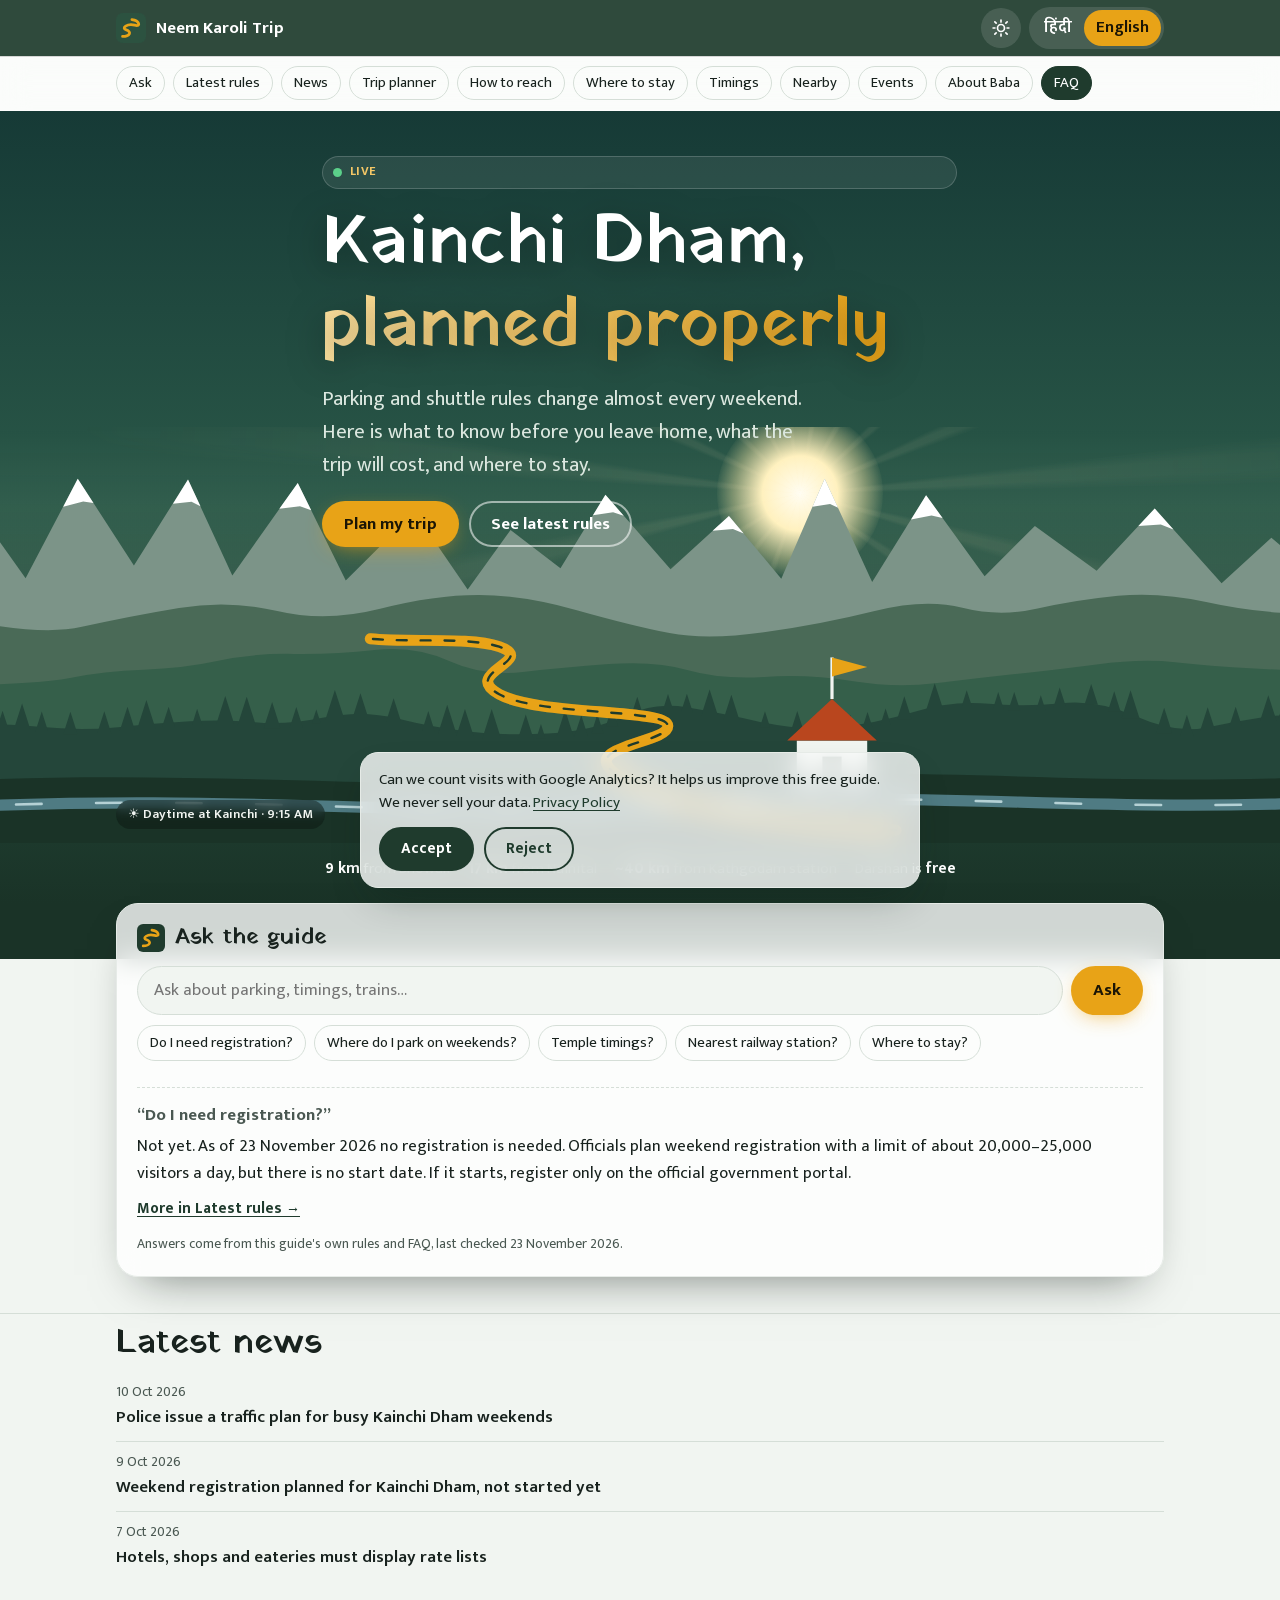
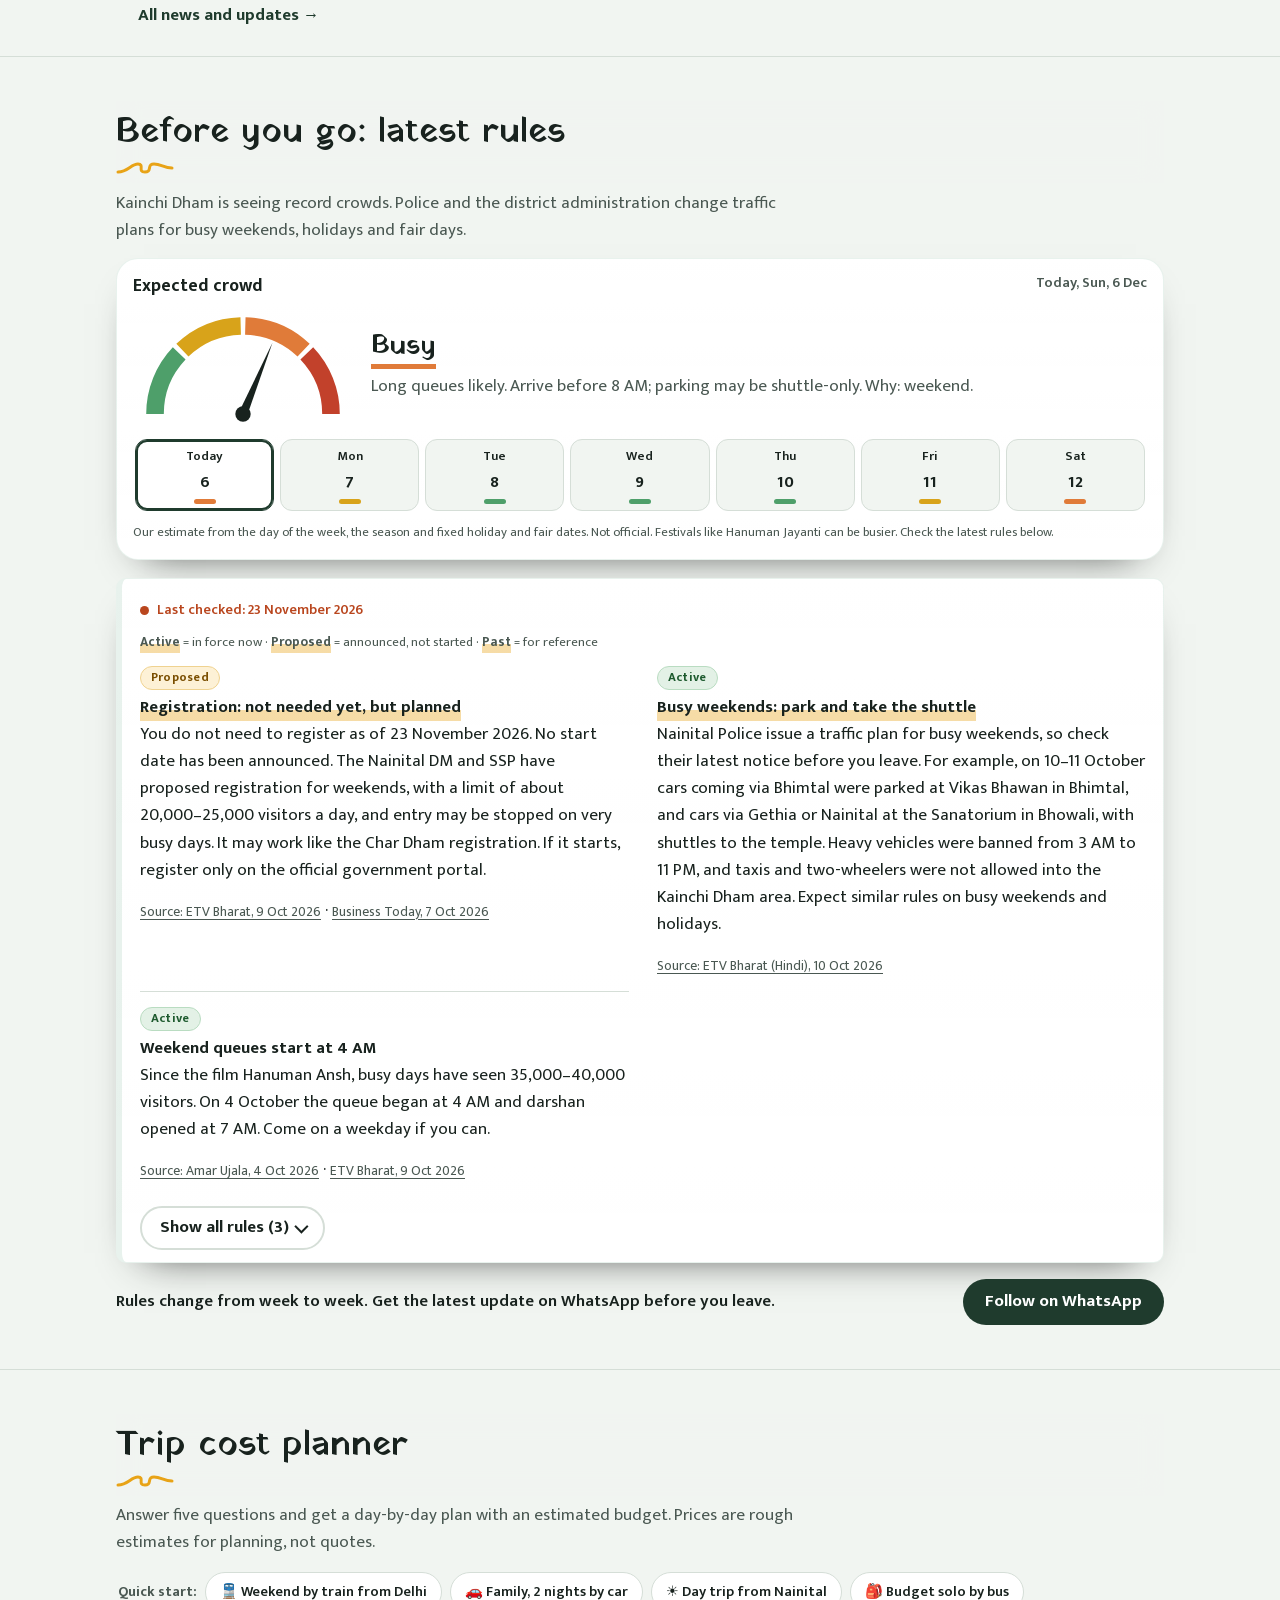
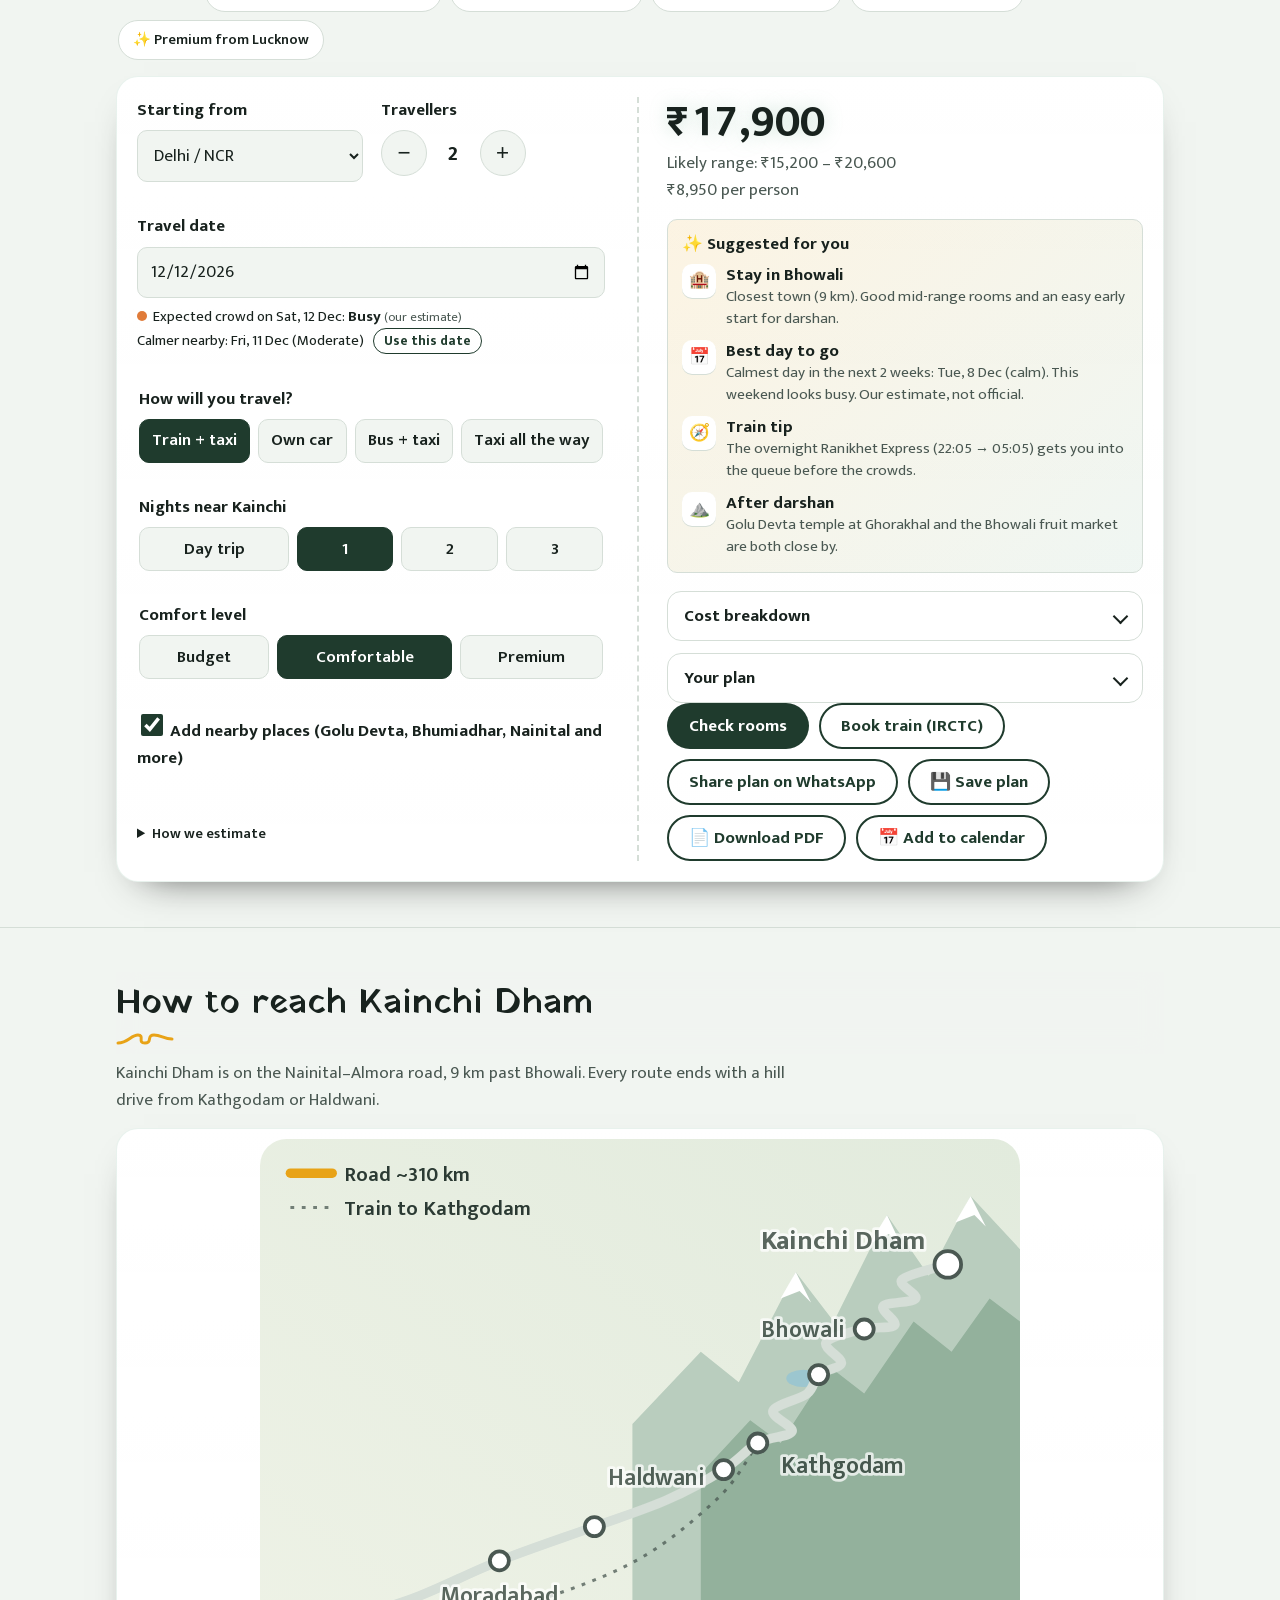
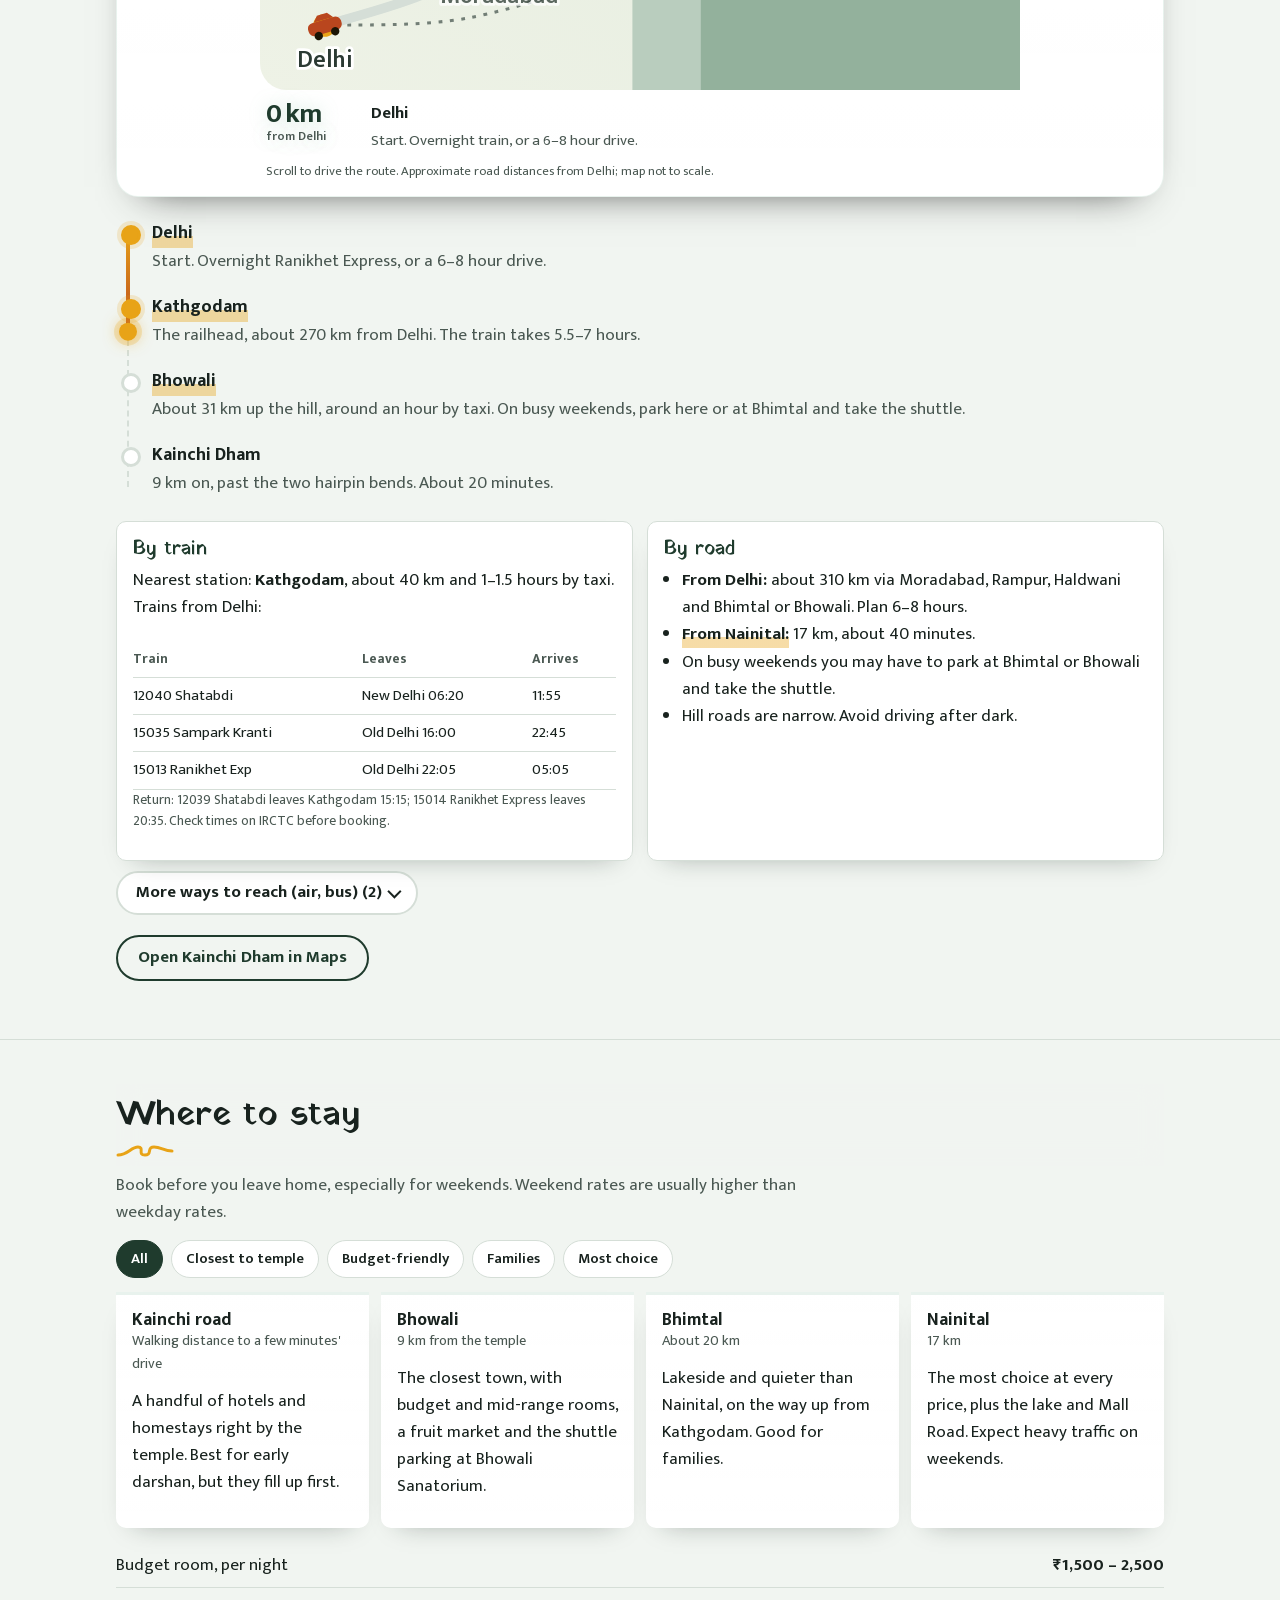
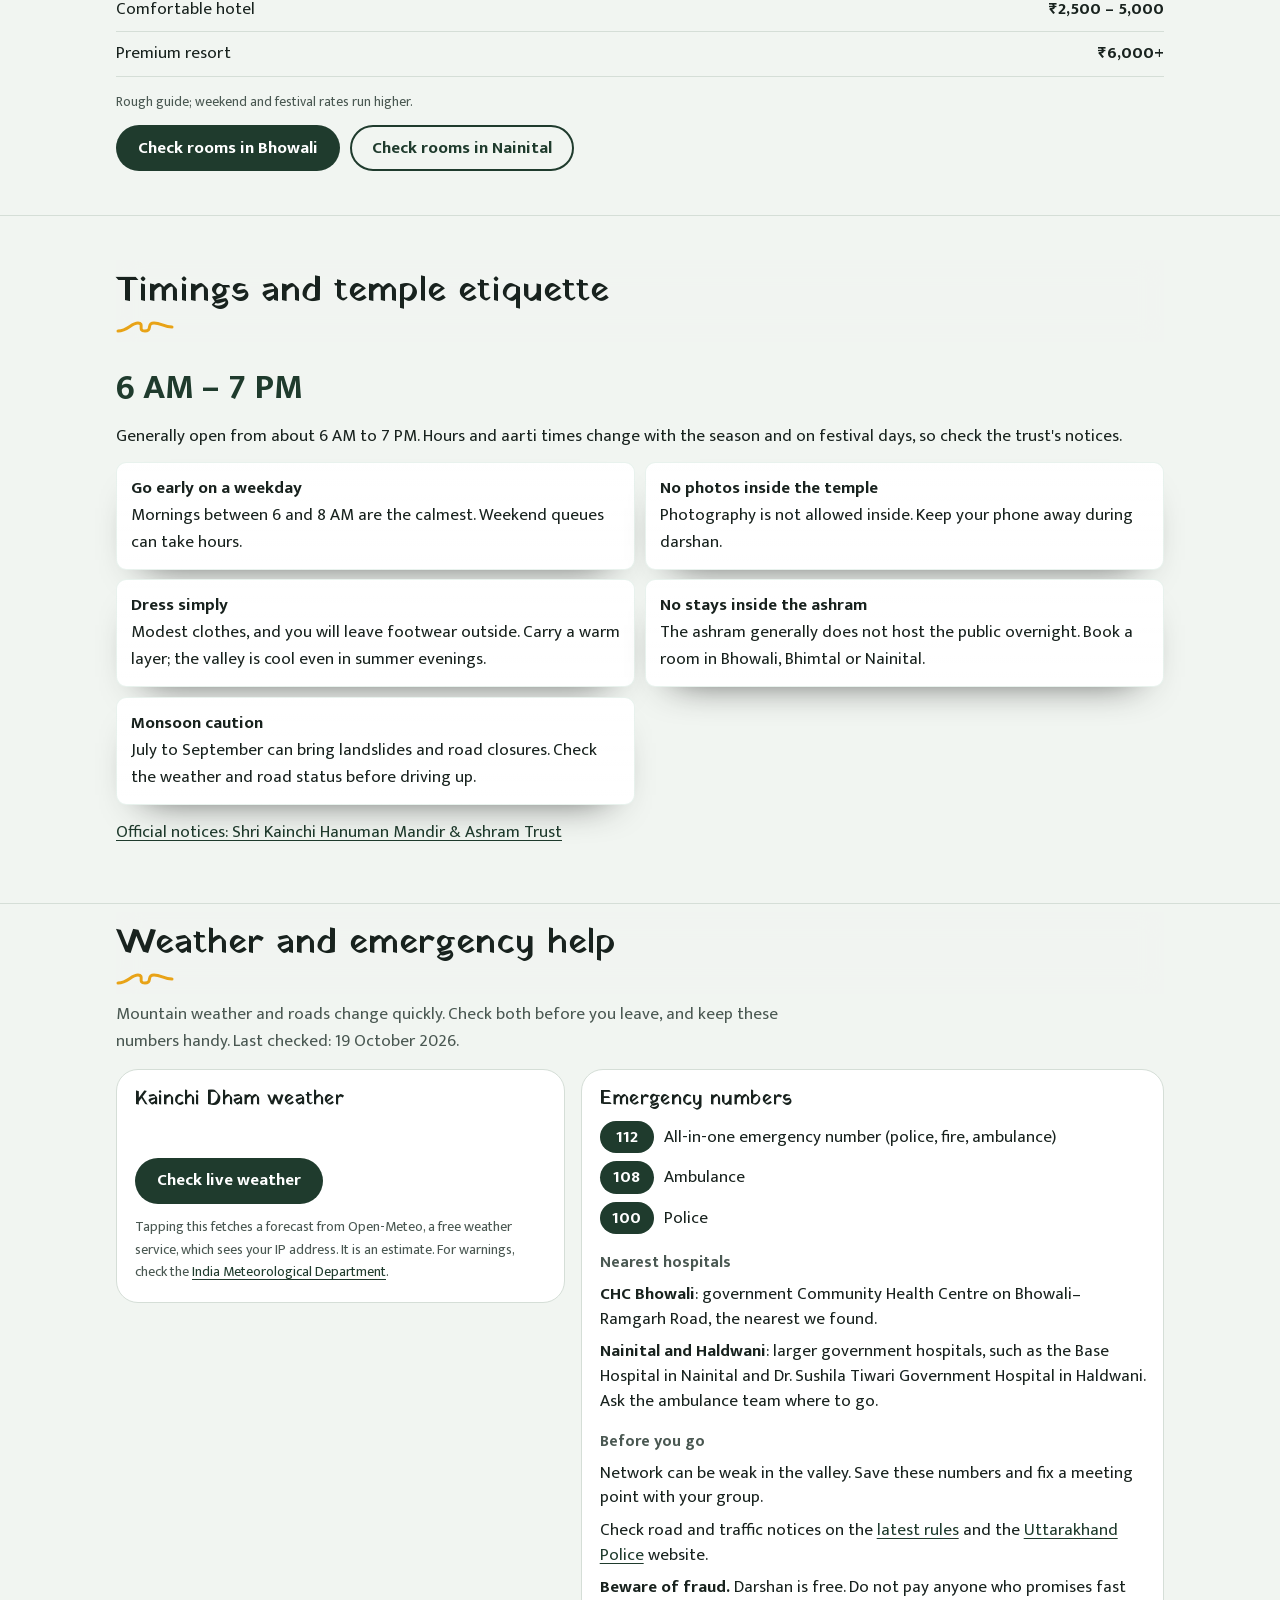
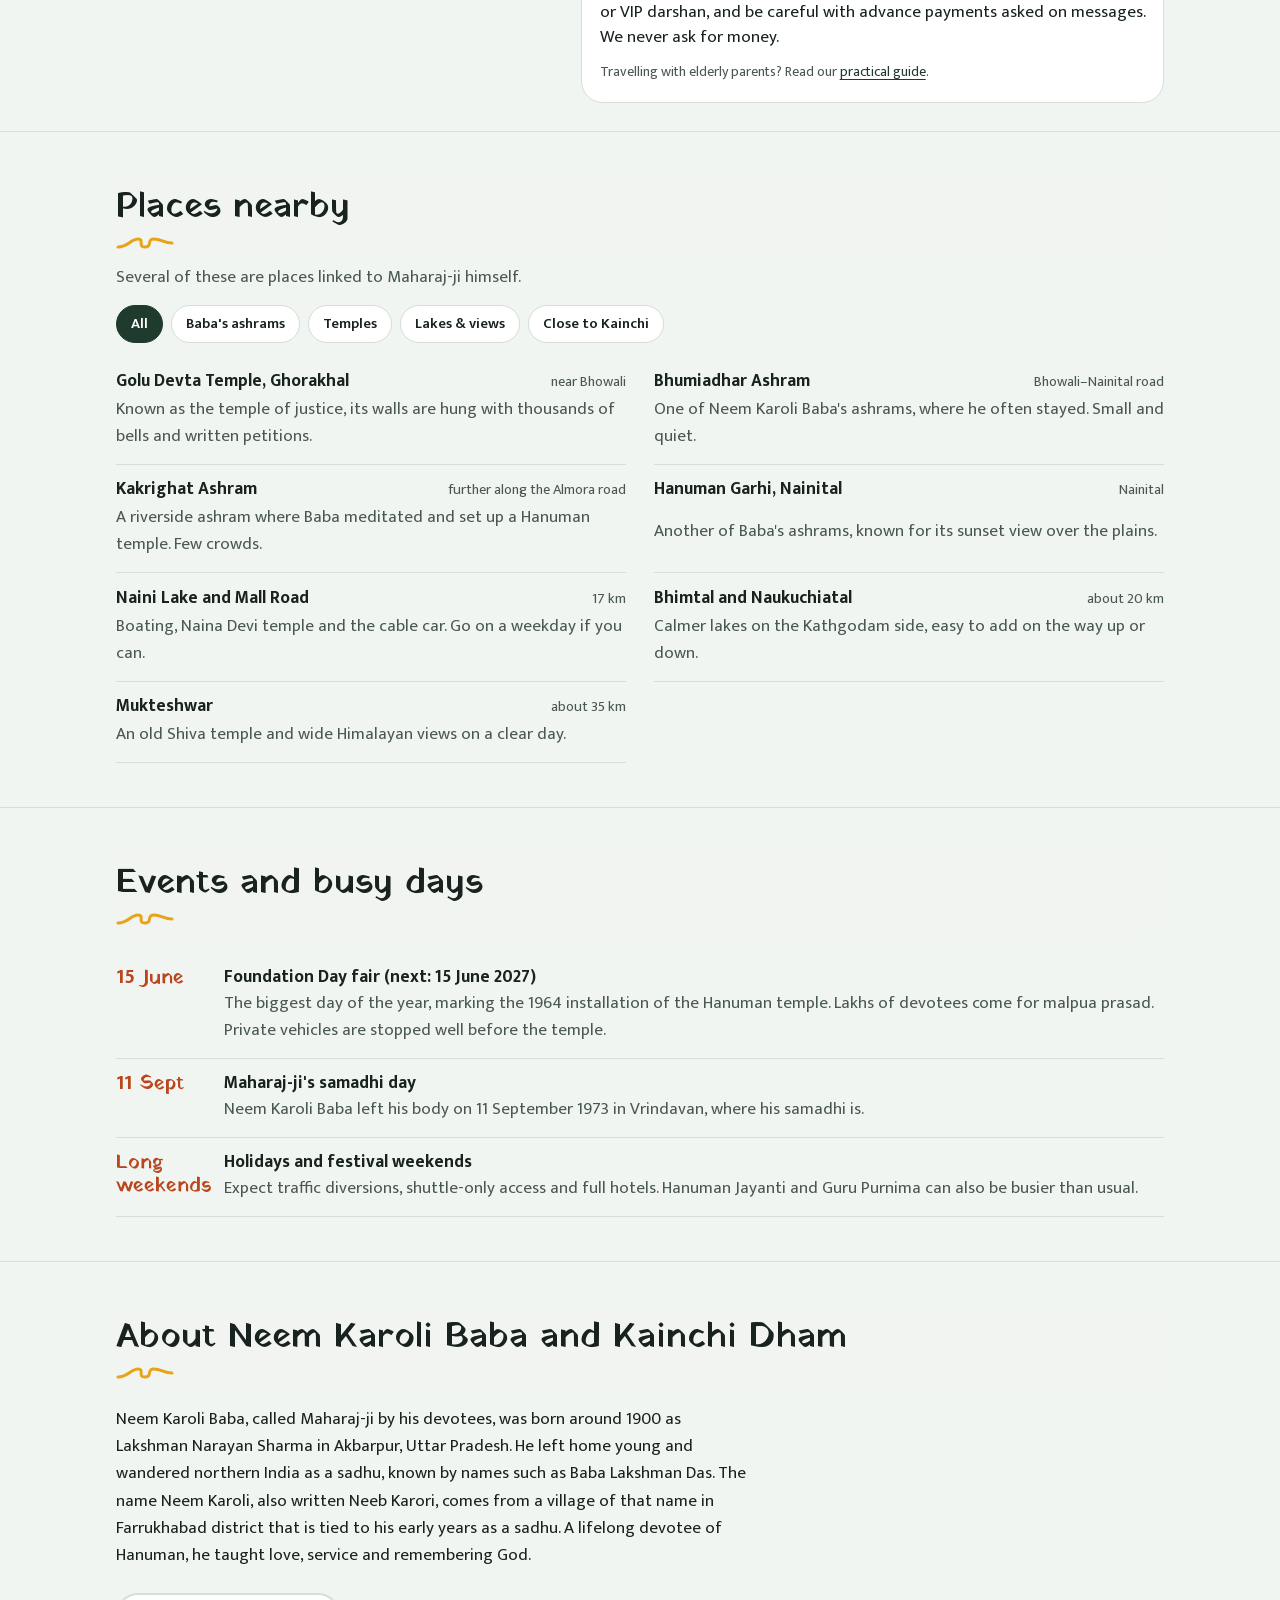
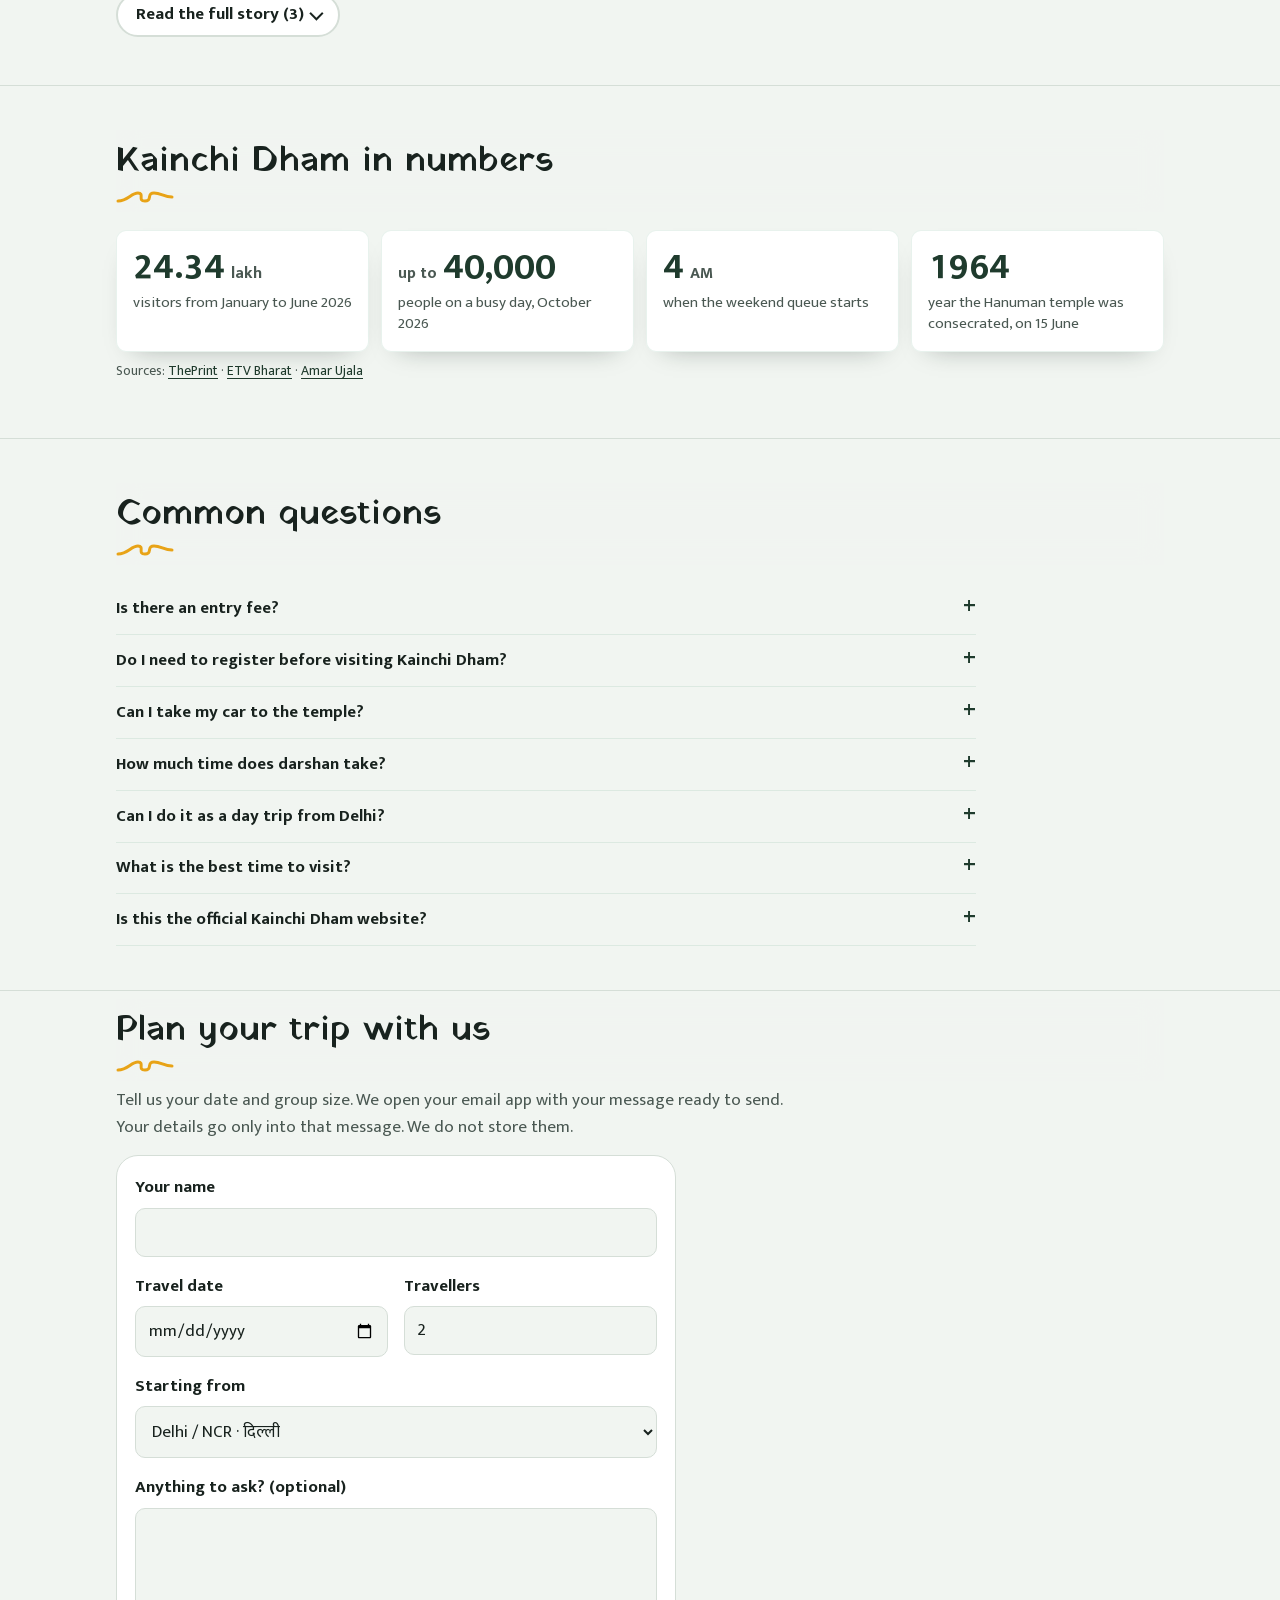
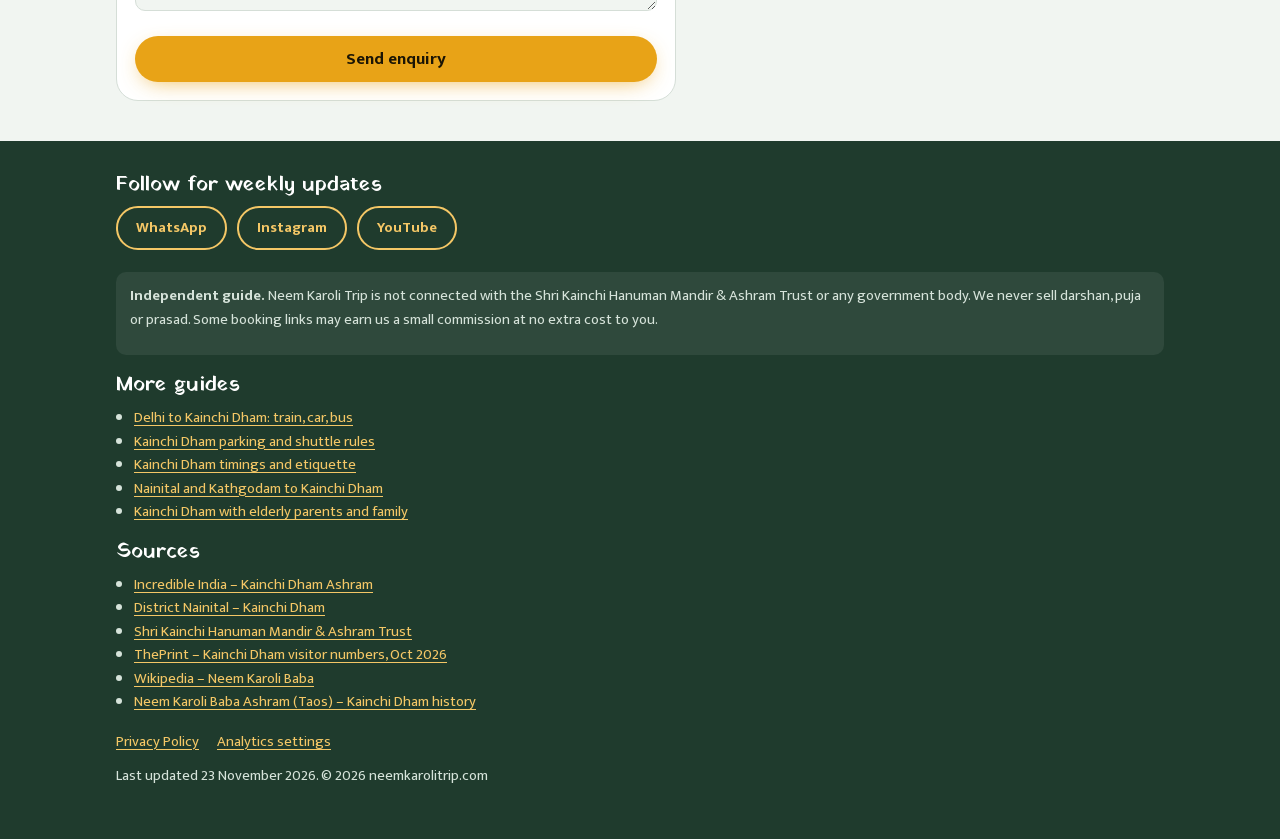
==== commit 27edf525: "Weekly freshness check, 23 Nov 2026 (no rule changes) Re-verified rules against Amar Ujala reports o" ====
--- a/index.html
+++ b/index.html
@@ -83,7 +83,7 @@
       "mainEntity": [
         {"@type": "Question", "name": "What are the Kainchi Dham temple timings?", "acceptedAnswer": {"@type": "Answer", "text": "The temple is generally open from about 6:00 AM to 7:00 PM. Hours change on festival days, so check the temple trust's notices before you go."}},
         {"@type": "Question", "name": "Is there an entry fee at Kainchi Dham?", "acceptedAnswer": {"@type": "Answer", "text": "No. Darshan at Kainchi Dham is free."}},
-        {"@type": "Question", "name": "Do I need registration to visit Kainchi Dham?", "acceptedAnswer": {"@type": "Answer", "text": "Not yet. As of 22 November 2026 no registration is needed. Officials plan weekend registration with a daily limit of about 20,000 to 25,000 visitors, but no start date has been announced."}},
+        {"@type": "Question", "name": "Do I need registration to visit Kainchi Dham?", "acceptedAnswer": {"@type": "Answer", "text": "Not yet. As of 23 November 2026 no registration is needed. Officials plan weekend registration with a daily limit of about 20,000 to 25,000 visitors, but no start date has been announced."}},
         {"@type": "Question", "name": "Can I drive my own car to Kainchi Dham?", "acceptedAnswer": {"@type": "Answer", "text": "On normal weekdays you can drive up to the parking areas. On busy weekends, holidays and fair days, police send private vehicles to set parking lots such as Bhimtal Vikas Bhawan or Bhowali Sanatorium, and shuttles take visitors to the temple."}},
         {"@type": "Question", "name": "Can I stay inside the Kainchi Dham ashram?", "acceptedAnswer": {"@type": "Answer", "text": "The ashram generally does not offer overnight stays to the public. Book a hotel or homestay in Bhowali, Bhimtal or Nainital before you travel."}},
         {"@type": "Question", "name": "Which is the nearest railway station to Kainchi Dham?", "acceptedAnswer": {"@type": "Answer", "text": "Kathgodam, about 40 km away (around 1 to 1.5 hours by taxi)."}},
@@ -97,8 +97,8 @@
 <style id="critical">/* AUTO-GENERATED by tools/make-critical.py: the rules the first screen needs. Edit style.css, then re-run the tool. */
 :root{--pine:#1F3B2D;--pine-2:#2C5240;--marigold:#E8A317;--sindoor:#B9461E;--river:#3F6670;--mist:#F1F5F1;--paper:#FFFFFF;--ink:#18221E;--ink-2:#4A5852;--line:#D5DED7;--bg:var(--mist);--surface:var(--paper);--text:var(--ink);--muted:var(--ink-2);--accent:var(--pine);--accent-ink:#FFFFFF;--hl:var(--marigold);--alert:var(--sindoor);--radius-lg:22px;--radius-sm:10px;}@media (prefers-color-scheme: dark){:root:not([data-theme="light"]){--bg:#0F1915;--surface:#16231D;--text:#E6EDE8;--muted:#A7B6AE;--line:#2A3B33;--accent:#7FB79A;--accent-ink:#0F1915;--hl:#F0B73A;--alert:#F08A5D;color-scheme:dark;}}:root[data-theme="dark"]{--bg:#0F1915;--surface:#16231D;--text:#E6EDE8;--muted:#A7B6AE;--line:#2A3B33;--accent:#7FB79A;--accent-ink:#0F1915;--hl:#F0B73A;--alert:#F08A5D;color-scheme:dark;}*{box-sizing:border-box}html{scroll-behavior:smooth;-webkit-text-size-adjust:100%}@media (prefers-reduced-motion: reduce){html{scroll-behavior:auto}}body{margin:0;background:var(--bg);color:var(--text);font-family:"Mukta","Mukta Fallback",system-ui,-apple-system,"Segoe UI",sans-serif;font-size:17px;line-height:1.6;}html[data-lang="en"] body [lang="hi"],html[data-lang="hi"] body [lang="en"]{display:none !important}a{color:var(--accent);text-underline-offset:3px}h1,h2,h3{font-family:"Yatra One","Yatra Fallback","Mukta","Mukta Fallback",serif;font-weight:400;line-height:1.2;margin:0}h2{font-size:clamp(1.6rem,4.5vw,2.2rem);color:var(--text)}p{margin:0 0 .8em}.wrap{max-width:860px;margin:0 auto;padding:0 16px}.sr-only{position:absolute;width:1px;height:1px;overflow:hidden;clip:rect(0 0 0 0);white-space:nowrap}.bar{position:sticky;top:0;z-index:20;background:var(--pine);color:#fff;box-shadow:0 1px 0 rgba(0,0,0,.15)}.bar .wrap{display:flex;align-items:center;justify-content:space-between;gap:12px;min-height:56px}.brand{display:flex;align-items:center;gap:10px;color:#fff;text-decoration:none;font-weight:700;font-size:1.05rem}.brand svg{flex:none}.lang{display:flex;background:rgba(255,255,255,.12);border-radius:999px;padding:3px}.lang button{border:0;background:transparent;color:#fff;font:inherit;font-weight:600;padding:4px 12px;border-radius:999px;cursor:pointer}.lang button[aria-pressed="true"]{background:var(--marigold);color:#1B1505}.chips{background:var(--surface);border-bottom:1px solid var(--line);position:sticky;top:56px;z-index:19}.chips-in{display:flex;align-items:center;max-width:860px;margin:0 auto}.chips nav{display:flex;gap:8px;overflow-x:auto;padding:10px 16px;flex:1;min-width:0;scrollbar-width:none;-webkit-mask-image:linear-gradient(to right,#000 calc(100% - 26px),transparent);mask-image:linear-gradient(to right,#000 calc(100% - 26px),transparent)}.chips nav.at-end{-webkit-mask-image:none;mask-image:none}.chips a{flex:none;text-decoration:none;color:var(--text);border:1px solid var(--line);border-radius:999px;padding:4px 12px;font-size:.92rem;white-space:nowrap}.hero{background:var(--pine);color:#fff;overflow:hidden}.hero .wrap{padding-top:28px;padding-bottom:0}.hero h1{font-size:clamp(2.1rem,8vw,3.6rem);color:#fff;max-width:8.58em}.hero .lede{font-size:1.1rem;max-width:36ch;color:#DCE8E0;margin:14px 0 20px}.cta{display:flex;flex-wrap:wrap;gap:10px;margin-bottom:8px}.btn{display:inline-flex;align-items:center;justify-content:center;gap:8px;min-height:46px;padding:0 20px;border-radius:999px;font:inherit;font-weight:700;text-decoration:none;border:2px solid transparent;cursor:pointer}.btn-main{background:var(--marigold);color:#1B1505}.btn-ghost{border-color:rgba(255,255,255,.55);color:#fff;background:transparent}.facts{display:flex;flex-wrap:wrap;gap:6px 18px;font-size:.95rem;color:#CFE0D5;padding:14px 0 22px}.facts b{color:#fff;font-weight:700}section{padding:44px 0;border-bottom:1px solid var(--line);scroll-margin-top:104px}.sec-head{margin-bottom:18px}.sec-head p{color:var(--muted);margin-top:6px;max-width:60ch}.src{font-size:.85rem;color:var(--muted)}.route ul{margin:6px 0 0;padding-left:18px}.dos li{background:var(--surface);border:1px solid var(--line);border-radius:var(--radius-sm);padding:12px 14px}.dos b{display:block}.places p{grid-column:1 / -1;margin:0;color:var(--muted)}.events p{margin:2px 0 0;color:var(--muted)}.story p{max-width:64ch}.story .pull{font-family:"Yatra One","Yatra Fallback",serif;max-width:39.23em;font-size:1.35rem;line-height:1.35;color:var(--accent);border-left:4px solid var(--hl);padding-left:14px;margin:18px 0}details.faq{border-bottom:1px solid var(--line);padding:12px 0}details.faq summary{cursor:pointer;font-weight:700;font-size:1.05rem;list-style:none;display:flex;justify-content:space-between;gap:12px}details.faq summary::after{content:"+";font-size:1.4rem;line-height:1;color:var(--accent)}details.faq p{margin:8px 0 0;color:var(--muted)}:root{--hill-0:#6E8377;  /* far Himalaya, hazy */--snow:#F3E6CC;    /* snow caps in sunrise light */--hill-1:#4A6A57;--hill-2:#355F4A;--hill-3:#24463A;--hill-4:#1A3327;  /* river bank */--ease:cubic-bezier(.2,.7,.2,1);}.bar{top:env(safe-area-inset-top,0px)}.chips{top:calc(56px + env(safe-area-inset-top,0px))}.chips a{transition:background .25s,border-color .25s,color .25s}.progress{position:absolute;left:0;right:0;bottom:-3px;height:3px;pointer-events:none}.progress span{display:block;height:100%;background:linear-gradient(90deg,var(--marigold),#F4C766);transform-origin:0 50%;transform:scaleX(0);box-shadow:0 0 10px rgba(232,163,23,.55)}.hero{position:relative;background:linear-gradient(180deg,#10211A 0%,var(--pine) 48%,var(--hill-4) 100%)}.hero .scene + .wrap{padding-top:0}.hero-copy{position:relative;z-index:2;will-change:transform,opacity}.hero-copy > *{animation:rise .9s var(--ease) both}.hero-copy > :nth-child(2){animation-delay:.08s}.hero-copy > :nth-child(3){animation-delay:.16s}.hero-copy > :nth-child(4){animation-delay:.24s}.live{display:inline-flex;align-items:center;gap:8px;max-width:100%;padding:6px 14px 6px 10px;margin-bottom:14px;border-radius:999px;background:rgba(255,255,255,.08);border:1px solid rgba(255,255,255,.18);color:#F1F5F1;text-decoration:none;font-size:.92rem;line-height:1.3;-webkit-backdrop-filter:blur(6px);backdrop-filter:blur(6px)}.live .dot{flex:none;width:9px;height:9px;border-radius:50%;background:#5BD08A;animation:ping 2s infinite}.live .tag{flex:none;font-weight:700;color:#F4C766;letter-spacing:.04em;text-transform:uppercase;font-size:.78rem}.live-text{min-width:0;overflow:hidden;text-overflow:ellipsis;white-space:nowrap;transition:opacity .35s,transform .35s}.scene{position:relative;height:clamp(220px,41vw,640px);margin-top:4px;overflow:hidden;background:linear-gradient(180deg,rgba(232,163,23,0) 0%,rgba(232,163,23,.20) 55%,rgba(185,70,30,.30) 100%)}.scene .layer{position:absolute;left:0;bottom:0;width:100%;height:80%;will-change:transform}.sun{position:absolute;left:56%;top:2%;width:clamp(90px,18vw,170px);aspect-ratio:1;border-radius:50%;background:radial-gradient(circle,#FFE9B0 0%,#F4C766 34%,rgba(232,163,23,.42) 56%,rgba(232,163,23,0) 72%);animation:sunrise 2.8s var(--ease) both}@media (min-width:760px){.scene{height:min(32.5vw,620px)}.scene .layer{height:100%}.sun{top:6%;width:clamp(120px,13vw,200px)}}.road{stroke-dasharray:1;stroke-dashoffset:1;animation:draw 2.4s .5s var(--ease) forwards}.river{stroke-dasharray:16 34;opacity:.8;animation:flow 6s linear infinite}.flag{transform-box:fill-box;transform-origin:0 50%;animation:wave 2.8s ease-in-out infinite}.door-glow{opacity:0;animation:doorglow 4.5s 2.8s ease-in-out infinite}.lights{position:absolute;inset:0;pointer-events:none}.lights i{position:absolute;left:var(--x);bottom:7%;width:6px;height:9px;border-radius:50% 50% 50% 50%/60% 60% 40% 40%;background:radial-gradient(circle at 50% 60%,#FFF3C4 0%,#F4C766 45%,rgba(232,163,23,0) 76%);box-shadow:0 0 12px 3px rgba(244,199,102,.5);opacity:0;animation:float var(--d) var(--t) linear infinite}.btn{position:relative;overflow:hidden;transition:transform .2s var(--ease),box-shadow .3s,background .3s,color .3s,border-color .3s}.btn-main{box-shadow:0 6px 22px -8px rgba(232,163,23,.8)}.btn-main::after{content:"";position:absolute;inset:0;pointer-events:none;background:linear-gradient(110deg,transparent 35%,rgba(255,255,255,.55) 50%,transparent 65%);transform:translateX(-130%);animation:sheen 6s 2.2s ease-in-out infinite}.ask{padding:0 0 36px;background:linear-gradient(180deg,var(--hill-4) 0 56px,var(--bg) 56px)}.ask-card{background:var(--surface);border:1px solid var(--line);border-radius:var(--radius-lg);padding:20px;box-shadow:0 22px 44px -24px rgba(10,20,15,.55)}.ask-card h2{display:flex;align-items:center;gap:10px;font-size:1.45rem}.ask-card h2 svg{flex:none}.ask-form{display:flex;gap:8px;margin:14px 0 10px}.ask-form input{flex:1;min-width:0;font:inherit;padding:10px 16px;border:1.5px solid var(--line);border-radius:999px;background:var(--bg);color:var(--text);min-height:48px;transition:border-color .2s,box-shadow .2s}.ask-form .btn{flex:none;min-height:48px}.ask-chips{display:flex;flex-wrap:wrap;gap:8px}.ask-chips button{font:inherit;font-size:.92rem;border:1px solid var(--line);background:transparent;color:var(--text);border-radius:999px;padding:5px 12px;cursor:pointer;transition:border-color .2s,color .2s}.ask-out{margin-top:16px;border-top:1px dashed var(--line);padding-top:14px;min-height:5.5em}.ask-q{font-weight:700;margin:0 0 4px;color:var(--muted)}.ask-q::before{content:"\201C"}.ask-q::after{content:"\201D"}.ask-a{margin:0 0 8px;font-size:1.05rem}.stat .big small{font-family:"Mukta","Mukta Fallback",system-ui,sans-serif;font-size:1rem;font-weight:700;color:var(--muted)}.stat p{margin:6px 0 0;color:var(--muted);font-size:.95rem;line-height:1.35}.journey .leg{display:block;color:var(--muted)}.hl-sweep{background:linear-gradient(transparent 60%,rgba(232,163,23,.38) 60%) no-repeat 0 0/0% 100%;transition:background-size .9s var(--ease) .15s}.sec-head{display:contents}.sec-head > p{max-width:60ch}.sec-head > :last-child{margin-bottom:18px}.scene{transform-origin:62% 100%;will-change:transform}@media (prefers-reduced-motion: reduce){*,*::before,*::after{animation:none !important;transition:none !important}.lights{display:none}.road{stroke-dashoffset:0}}.toast{position:fixed;left:50%;bottom:20px;z-index:70;transform:translate(-50%,24px);opacity:0;pointer-events:none;display:flex;align-items:center;gap:10px;width:max-content;max-width:calc(100vw - 32px);padding:12px 18px;border-radius:999px;background:var(--pine);color:#fff;font-weight:600;font-size:.95rem;box-shadow:0 14px 34px -12px rgba(16,33,26,.6);transition:transform .35s var(--ease),opacity .35s}.toast .spin{flex:none;width:16px;height:16px;border-radius:50%;border:2.5px solid rgba(244,199,102,.35);border-top-color:#F4C766;animation:spin .8s linear infinite}@media (prefers-reduced-motion: reduce){.ripple,.toast .spin,.result .breakdown,.result .days{animation:none}.toast{transition:none}}.consent{position:fixed;left:12px;right:12px;bottom:12px;z-index:60;max-width:560px;margin:0 auto;background:var(--surface);color:var(--text);border:1px solid var(--line);border-radius:18px;padding:16px 18px;box-shadow:0 18px 40px -16px rgba(16,33,26,.45);font-size:.95rem;line-height:1.5;animation:rise .5s var(--ease) both}.consent[hidden]{display:none}.consent p{margin:0 0 12px}.consent .row{display:flex;flex-wrap:wrap;gap:10px}.consent button{min-height:44px;padding:0 20px;border-radius:999px;font:inherit;font-weight:700;cursor:pointer;border:2px solid var(--accent)}.consent .yes{background:var(--accent);color:var(--accent-ink)}.consent .no{background:transparent;color:var(--accent)}.stars{position:absolute;left:0;right:0;top:0;height:62%;pointer-events:none;opacity:0;transition:opacity 1.2s}.stars i{position:absolute;left:0;top:0;width:2px;height:2px;border-radius:50%;background:#fff}.stars i.b{animation:twinkle 3.2s ease-in-out infinite}.stars i.c{animation:twinkle 4.6s 1.4s ease-in-out infinite}.moon{position:absolute;left:66%;top:8%;width:clamp(44px,7vw,70px);aspect-ratio:1;border-radius:50%;background:radial-gradient(circle at 38% 36%,#FFFBEA 0%,#F3EBCF 55%,#D9CFAE 100%);box-shadow:0 0 30px 8px rgba(255,246,214,.28),inset -10px -6px 0 0 rgba(0,0,0,.08);opacity:0;transform:translateY(20%);transition:opacity 1.2s,transform 1.2s}.sky-now{position:absolute;left:12px;top:10px;z-index:3;display:inline-flex;align-items:center;gap:6px;padding:4px 12px;border-radius:999px;background:rgba(10,20,16,.42);color:#F1F5F1;font-size:.82rem;font-weight:600;-webkit-backdrop-filter:blur(6px);backdrop-filter:blur(6px);pointer-events:none}.sky-now:empty{display:none}.hero[data-sky="day"]{background:linear-gradient(180deg,#163A36 0%,#2A5848 50%,var(--hill-4) 100%);--snow:#FFFFFF;--hill-0:#7C9488}.hero[data-sky="day"] .scene{background:linear-gradient(180deg,rgba(200,230,220,0) 0%,rgba(225,235,200,.12) 55%,rgba(232,200,120,.16) 100%)}.hero[data-sky="day"] .sun{top:-4%;background:radial-gradient(circle,#FFFDF2 0%,#FFF1BF 32%,rgba(255,236,170,.4) 56%,rgba(255,236,170,0) 72%)}.hero .sun{transition:top 1.2s var(--ease),opacity 1s}:root{--map-a:#EEF2E6;--map-b:#E2EBDD;--map-hill1:#B9CDBE;--map-hill2:#93B19C;--map-snow:#FFFFFF;--map-lake:#9CC6CF;--map-text:#2B3A33}@media (prefers-color-scheme: dark){:root:not([data-theme="light"]){--map-a:#18261F;--map-b:#1C2E25;--map-hill1:#2E473B;--map-hill2:#3A5949;--map-snow:#C9D3CC;--map-lake:#3F6670;--map-text:#D9E3DC}}:root[data-theme="dark"]{--map-a:#18261F;--map-b:#1C2E25;--map-hill1:#2E473B;--map-hill2:#3A5949;--map-snow:#C9D3CC;--map-lake:#3F6670;--map-text:#D9E3DC}.rm-plain-a{stop-color:var(--map-a)}.rm-plain-b{stop-color:var(--map-b)}.rm-legend text{font:600 11px "Mukta","Mukta Fallback",system-ui,sans-serif;fill:var(--map-text)}.rm-stop text{font:600 12.5px "Mukta","Mukta Fallback",system-ui,sans-serif;fill:var(--map-text);paint-order:stroke;stroke:var(--surface);stroke-width:3px;stroke-linejoin:round;opacity:.75;transition:opacity .35s}.rm-stop:not(.major) text{display:none}.rm-stop.end text{font-size:14px;font-weight:700}@media (prefers-reduced-motion: reduce){.stars i{animation:none}}:root{--glass:rgba(255,255,255,.70);--glass-strong:rgba(255,255,255,.86);--glass-line:rgba(255,255,255,.55);--bg-glass:rgba(241,245,241,.82)}@media (prefers-color-scheme: dark){:root:not([data-theme="light"]){--glass:rgba(22,35,29,.62);--glass-strong:rgba(22,35,29,.80);--glass-line:rgba(127,183,154,.16);--bg-glass:rgba(15,25,21,.78)}}:root[data-theme="dark"]{--glass:rgba(22,35,29,.62);--glass-strong:rgba(22,35,29,.80);--glass-line:rgba(127,183,154,.16);--bg-glass:rgba(15,25,21,.78)}.bar-tools{display:flex;align-items:center;gap:8px}.theme-btn{flex:none;width:40px;height:40px;display:grid;place-items:center;border:0;border-radius:50%;background:rgba(255,255,255,.12);color:#fff;cursor:pointer;transition:background .25s,transform .2s}.theme-btn svg{width:20px;height:20px;transition:transform .5s var(--ease),opacity .3s}.theme-btn .moon-i{position:absolute;opacity:0;transform:rotate(-90deg) scale(.6)}.theme-btn{position:relative}.brand{white-space:nowrap}@media (max-width:380px){.bar .wrap{gap:8px}.brand{gap:7px;font-size:.98rem}.brand svg{width:26px;height:26px}.theme-btn{width:34px;height:34px}.bar-tools{gap:6px}.lang button{padding:4px 9px}}.theme-dark .theme-btn .sun-i{opacity:0;transform:rotate(90deg) scale(.6)}.theme-dark .theme-btn .moon-i{opacity:1;transform:none}@supports ((-webkit-backdrop-filter:blur(1px)) or (backdrop-filter:blur(1px))){.bar{background:rgba(31,59,45,.92);-webkit-backdrop-filter:saturate(160%) blur(14px);backdrop-filter:saturate(160%) blur(14px)}.chips{background:var(--glass);border-bottom-color:var(--glass-line);-webkit-backdrop-filter:saturate(160%) blur(14px);backdrop-filter:saturate(160%) blur(14px)}.ask-card{background:var(--glass-strong);border-color:var(--glass-line);-webkit-backdrop-filter:saturate(150%) blur(18px);backdrop-filter:saturate(150%) blur(18px)}.toast{background:rgba(31,59,45,.86);-webkit-backdrop-filter:blur(12px);backdrop-filter:blur(12px)}}@media (prefers-color-scheme: dark){:root:not([data-theme="light"]) body::before{content:"";position:fixed;inset:0;z-index:-1;pointer-events:none;background:radial-gradient(900px 520px at 8% -6%,rgba(127,183,154,.13),transparent 62%),radial-gradient(760px 480px at 108% 38%,rgba(240,183,58,.08),transparent 62%),radial-gradient(700px 520px at 40% 115%,rgba(63,102,112,.16),transparent 64%),radial-gradient(rgba(127,183,154,.07) 1px,transparent 1.4px) 0 0/22px 22px}:root:not([data-theme="light"]) .route,.stay,.stat,.dos li,.status,.planner,.crowd,.routemap,.ask-card,details.faq{border-color:rgba(127,183,154,.18)}:root:not([data-theme="light"]) .route,.stay,.stat,.dos li,.status,.planner,.crowd,.routemap{background:linear-gradient(180deg,rgba(255,255,255,.04),rgba(255,255,255,.012)),var(--surface);box-shadow:inset 0 1px 0 rgba(255,255,255,.05),0 18px 40px -28px rgba(0,0,0,.85);transition:border-color .35s,box-shadow .35s}:root:not([data-theme="light"]) main h2{text-shadow:0 0 26px rgba(127,183,154,.28)}:root:not([data-theme="light"]) .progress span{box-shadow:0 0 14px rgba(240,183,58,.8)}}:root[data-theme="dark"] body::before{content:"";position:fixed;inset:0;z-index:-1;pointer-events:none;background:radial-gradient(900px 520px at 8% -6%,rgba(127,183,154,.13),transparent 62%),radial-gradient(760px 480px at 108% 38%,rgba(240,183,58,.08),transparent 62%),radial-gradient(700px 520px at 40% 115%,rgba(63,102,112,.16),transparent 64%),radial-gradient(rgba(127,183,154,.07) 1px,transparent 1.4px) 0 0/22px 22px}:root[data-theme="dark"] .route,.stay,.stat,.dos li,.status,.planner,.crowd,.routemap,.ask-card,details.faq{border-color:rgba(127,183,154,.18)}:root[data-theme="dark"] .route,.stay,.stat,.dos li,.status,.planner,.crowd,.routemap{background:linear-gradient(180deg,rgba(255,255,255,.04),rgba(255,255,255,.012)),var(--surface);box-shadow:inset 0 1px 0 rgba(255,255,255,.05),0 18px 40px -28px rgba(0,0,0,.85);transition:border-color .35s,box-shadow .35s}:root[data-theme="dark"] main h2{text-shadow:0 0 26px rgba(127,183,154,.28)}:root[data-theme="dark"] .progress span{box-shadow:0 0 14px rgba(240,183,58,.8)}@media (min-width:760px){.hero{min-height:calc(100svh - var(--stick,108px));display:flex;flex-direction:column}.hero-copy{flex:1 0 auto;display:flex;flex-direction:column;justify-content:center;padding-top:clamp(24px,5vh,64px) !important}.hero h1{font-size:clamp(2.6rem,5.4vw,4.6rem);max-width:9.19em;letter-spacing:.005em;text-shadow:0 6px 36px rgba(0,0,0,.35)}.hero .lede{font-size:clamp(1.1rem,1.6vw,1.3rem);max-width:42ch}.scene{margin-top:-10vw}.sky-now{top:auto;bottom:14px;left:max(12px,calc((100% - var(--wrapw,860px)) / 2 + 16px))}.sun::before{content:"";position:absolute;left:50%;top:50%;width:1100%;aspect-ratio:1;margin:-550% 0 0 -550%;pointer-events:none;background:repeating-conic-gradient(from 0deg,rgba(255,236,190,0) 0deg 7deg,rgba(255,236,190,.10) 9deg 11deg,rgba(255,236,190,0) 13deg 19deg);-webkit-mask:radial-gradient(circle,#000 0 10%,transparent 58%);mask:radial-gradient(circle,#000 0 10%,transparent 58%);animation:rays 160s linear infinite}.hero[data-sky="day"] .sun::before{opacity:.7}.scene .layer[data-depth]{transform-origin:50% 100%;animation:kenburns 34s ease-in-out infinite alternate}.scene .layer[data-depth="0.42"]{animation-duration:46s}.scene .layer[data-depth="0.30"]{animation-duration:40s;animation-delay:-8s}.scene .layer[data-depth="0.18"]{animation-duration:32s;animation-delay:-14s}.scene .layer[data-depth="0.08"]{animation-duration:28s;animation-delay:-4s}}@media (min-width:1024px){:root{--wrapw:1080px}.wrap{max-width:1080px}.chips-in{max-width:1080px}.sec-head > p{max-width:70ch}details.faq{max-width:860px}}@media (prefers-reduced-motion: reduce){.scene .layer[data-depth],.sun::before{animation:none}}.saved{margin:0 0 16px;padding:14px 16px;border:1px solid var(--line);border-radius:var(--radius-lg);background:var(--surface)}.ask-recent,.ask-sugg{display:flex;flex-wrap:wrap;align-items:center;gap:8px;margin-top:10px}.f-count{font-size:.85rem;color:var(--muted);margin-left:2px}.alertbar{background:linear-gradient(90deg,#9E3A17,#C9561F 55%,#D9771F);color:#fff;position:relative;z-index:3}.alertbar[hidden]{display:none}.alertbar .wrap{display:flex;align-items:center;gap:10px;min-height:46px;padding-top:7px;padding-bottom:7px}.alertbar p{margin:0;flex:1;min-width:0;font-size:.95rem;line-height:1.35}.alertbar a{color:#fff;font-weight:700;white-space:nowrap;text-underline-offset:3px}.ab-dot{flex:none;width:10px;height:10px;border-radius:50%;background:#FFE7B8;animation:abping 1.8s infinite}.ab-x{flex:none;width:34px;height:34px;border:0;border-radius:50%;background:rgba(255,255,255,.14);color:#fff;font:inherit;cursor:pointer}@media (prefers-reduced-motion: reduce){.ab-dot{animation:none}}@media (max-width:760px){.bar{-webkit-backdrop-filter:blur(8px) !important;backdrop-filter:blur(8px) !important}.chips{-webkit-backdrop-filter:blur(8px) !important;backdrop-filter:blur(8px) !important}}.hero h1 .wd{display:inline-block;animation:wordrise .8s var(--ease) both;animation-delay:calc(var(--k,0) * 90ms + 120ms)}.hero h1 .rot{display:inline-grid;vertical-align:top;max-width:100%;animation:wordrise .8s var(--ease) both;animation-delay:calc(var(--k,0) * 90ms + 120ms)}.rot > span{grid-area:1 / 1;background:linear-gradient(90deg,#FFE3A0,#F4C766 40%,#E8A317);-webkit-background-clip:text;background-clip:text;color:transparent;opacity:0;transform:translateY(.35em);filter:blur(5px);transition:opacity .55s var(--ease),transform .55s var(--ease),filter .55s var(--ease)}.rot > span.on{opacity:1;transform:none;filter:none}.diya-fx{position:absolute;inset:0;width:100%;height:100%;z-index:1;pointer-events:none}.hero.fx-on .lights{display:none}@media (prefers-reduced-motion: reduce){.hero h1 .wd,.hero h1 .rot{animation:none}.rot > span{transition:none}}.date-crowd{margin:8px 0 0;font-size:.93rem;color:var(--text);line-height:1.5}.date-crowd:empty{display:none}.cal-row{display:flex;flex-wrap:wrap;gap:8px;margin-top:10px;padding:12px;border:1px dashed var(--accent);border-radius:var(--radius-sm);animation:softin .3s var(--ease)}.cal-row[hidden]{display:none}.chips-all{flex:none;display:inline-flex;align-items:center;gap:6px;margin:0 14px 0 2px;min-height:38px;padding:0 13px;font:inherit;font-size:.92rem;font-weight:600;color:var(--accent-ink);background:var(--accent);border:1px solid var(--accent);border-radius:999px;cursor:pointer}.chips-all svg{width:18px;height:18px}@media (min-width:960px){.chips-all{display:none}.chips nav{-webkit-mask-image:none;mask-image:none}}.menu-sheet{position:fixed;inset:0;z-index:65;display:flex;align-items:flex-end;justify-content:center}.menu-sheet[hidden]{display:none}.menu-back{position:absolute;inset:0;background:rgba(8,16,12,.55);opacity:0;transition:opacity .22s}.menu-panel{position:relative;width:100%;max-width:560px;max-height:84vh;max-height:84dvh;overflow:auto;background:var(--surface);color:var(--text);border-radius:22px 22px 0 0;padding:6px 16px calc(18px + env(safe-area-inset-bottom,0px));box-shadow:0 -12px 40px rgba(0,0,0,.28);transform:translateY(28px);opacity:0;transition:transform .26s cubic-bezier(.2,.8,.2,1),opacity .22s}.menu-grab{width:42px;height:4px;border-radius:4px;background:var(--line);margin:8px auto 4px}.menu-head{display:flex;align-items:center;justify-content:space-between;gap:12px;padding:6px 2px 10px}.menu-title{margin:0;font-weight:700;font-size:1.05rem}.menu-x{flex:none;width:40px;height:40px;display:grid;place-items:center;font:inherit;font-size:1.5rem;line-height:1;color:var(--text);background:transparent;border:1px solid var(--line);border-radius:50%;cursor:pointer}.menu-list{list-style:none;margin:0;padding:0;display:grid;grid-template-columns:1fr 1fr;gap:8px}.menu-list a{display:flex;align-items:center;gap:10px;min-height:54px;padding:8px 12px;text-decoration:none;color:var(--text);background:var(--bg);border:1px solid var(--line);border-radius:14px;font-weight:600;line-height:1.25}.menu-list a .mi{flex:none;font-size:1.25rem;line-height:1}@media (prefers-reduced-motion: reduce){.menu-back,.menu-panel{transition:none}}@keyframes rise{from{opacity:0;transform:translateY(18px)}to{opacity:1;transform:none}}@keyframes ping{0%{box-shadow:0 0 0 0 rgba(91,208,138,.55)}70%{box-shadow:0 0 0 10px rgba(91,208,138,0)}100%{box-shadow:0 0 0 0 rgba(91,208,138,0)}}@keyframes sunrise{from{transform:translateY(45%);opacity:.25}to{transform:none;opacity:1}}@keyframes draw{to{stroke-dashoffset:0}}@keyframes flow{to{stroke-dashoffset:-100}}@keyframes wave{50%{transform:scaleX(.8) skewY(-7deg)}}@keyframes doorglow{50%{opacity:.85}}@keyframes float{0%{opacity:0;transform:translate(0,0) scale(.7)}12%{opacity:.95}65%{opacity:.6}100%{opacity:0;transform:translate(16px,-160px) scale(1)}}@keyframes sheen{0%{transform:translateX(-130%)}22%,100%{transform:translateX(130%)}}@keyframes softin{from{opacity:.35;transform:translateY(4px)}to{opacity:1;transform:none}}@keyframes spin{to{transform:rotate(360deg)}}@keyframes twinkle{50%{opacity:.25}}@keyframes rays{to{rotate:360deg}}@keyframes kenburns{from{scale:1}to{scale:1.045}}@keyframes abping{0%{box-shadow:0 0 0 0 rgba(255,231,184,.7)}70%{box-shadow:0 0 0 9px rgba(255,231,184,0)}100%{box-shadow:0 0 0 0 rgba(255,231,184,0)}}@keyframes wordrise{from{opacity:0;transform:translateY(.45em);filter:blur(6px)}to{opacity:1;transform:none;filter:none}}
 </style>
-<link rel="stylesheet" href="/style.css?v=20261122" id="fullCss" media="print" onload="this.media='all'">
-<noscript><link rel="stylesheet" href="/style.css?v=20261122"></noscript>
+<link rel="stylesheet" href="/style.css?v=20261123" id="fullCss" media="print" onload="this.media='all'">
+<noscript><link rel="stylesheet" href="/style.css?v=20261123"></noscript>
 </head>
 <body>
 
@@ -274,11 +274,11 @@
       <div class="ask-recent" id="askRecent" hidden></div>
       <div class="ask-out" id="askOut" aria-live="polite">
         <p class="ask-q" lang="en">Do I need registration?</p>
-        <p class="ask-a" lang="en">Not yet. As of 22 November 2026 no registration is needed. Officials plan weekend registration with a limit of about 20,000–25,000 visitors a day, but there is no start date. If it starts, register only on the official government portal.</p>
+        <p class="ask-a" lang="en">Not yet. As of 23 November 2026 no registration is needed. Officials plan weekend registration with a limit of about 20,000–25,000 visitors a day, but there is no start date. If it starts, register only on the official government portal.</p>
         <p class="ask-q" lang="hi">क्या रजिस्ट्रेशन ज़रूरी है?</p>
-        <p class="ask-a" lang="hi">अभी नहीं। 22 नवंबर 2026 तक रजिस्ट्रेशन की ज़रूरत नहीं है। अधिकारी वीकेंड के लिए रोज़ लगभग 20,000–25,000 श्रद्धालुओं की सीमा के साथ रजिस्ट्रेशन की योजना बना रहे हैं, पर शुरू होने की तारीख़ तय नहीं है।</p>
-      </div>
-      <p class="ask-note"><span lang="en">Answers come from this guide's own rules and FAQ, last checked 22 November 2026.</span><span lang="hi">जवाब इसी गाइड के नियमों और सवाल-जवाब से आते हैं, आख़िरी बार 22 नवंबर 2026 को जाँचे गए।</span></p>
+        <p class="ask-a" lang="hi">अभी नहीं। 23 नवंबर 2026 तक रजिस्ट्रेशन की ज़रूरत नहीं है। अधिकारी वीकेंड के लिए रोज़ लगभग 20,000–25,000 श्रद्धालुओं की सीमा के साथ रजिस्ट्रेशन की योजना बना रहे हैं, पर शुरू होने की तारीख़ तय नहीं है।</p>
+      </div>
+      <p class="ask-note"><span lang="en">Answers come from this guide's own rules and FAQ, last checked 23 November 2026.</span><span lang="hi">जवाब इसी गाइड के नियमों और सवाल-जवाब से आते हैं, आख़िरी बार 23 नवंबर 2026 को जाँचे गए।</span></p>
     </div>
   </div>
 </section>
@@ -311,15 +311,15 @@
       <div class="crowd-days" id="crowdDays" role="group" aria-label="Next 7 days / अगले 7 दिन"></div>
       <p class="crowd-note"><span lang="en">Our estimate from the day of the week, the season and fixed holiday and fair dates. Not official. Festivals like Hanuman Jayanti can be busier. Check the latest rules below.</span><span lang="hi">यह हमारा अनुमान है: हफ़्ते का दिन, मौसम और तय छुट्टियों व मेले की तारीख़ों के आधार पर। यह आधिकारिक नहीं है। हनुमान जयंती जैसे त्योहारों पर भीड़ ज़्यादा हो सकती है। नीचे ताज़ा नियम ज़रूर देखें।</span></p>
     </div>
-    <div class="status" data-checked="2026-11-22">
-      <span class="checked"><span lang="en">Last checked: 22 November 2026</span><span lang="hi">आख़िरी बार जाँचा: 22 नवंबर 2026</span></span>
+    <div class="status" data-checked="2026-11-23">
+      <span class="checked"><span lang="en">Last checked: 23 November 2026</span><span lang="hi">आख़िरी बार जाँचा: 23 नवंबर 2026</span></span>
       <p class="rule-legend"><span lang="en"><b>Active</b> = in force now · <b>Proposed</b> = announced, not started · <b>Past</b> = for reference</span><span lang="hi"><b>लागू</b> = अभी लागू है · <b>प्रस्तावित</b> = घोषणा हुई, शुरू नहीं हुआ · <b>बीत चुका</b> = सिर्फ़ जानकारी के लिए</span></p>
       <p class="stale-note" id="staleNote" hidden><span lang="en">This list was last checked <b class="stale-days"></b> days ago. Rules may have changed, so check the sources or our WhatsApp channel before you travel.</span><span lang="hi">यह सूची <b class="stale-days"></b> दिन पहले जाँची गई थी। नियम बदल चुके हो सकते हैं, इसलिए यात्रा से पहले स्रोत या हमारा WhatsApp चैनल ज़रूर देखें।</span></p>
       <ul data-fold="3" data-fold-what="rules">
         <li>
           <span class="rule-tag" data-state="proposed"><span lang="en">Proposed</span><span lang="hi">प्रस्तावित</span></span><strong><span lang="en">Registration: not needed yet, but planned</span><span lang="hi">रजिस्ट्रेशन: अभी ज़रूरी नहीं, पर तैयारी चल रही है</span></strong>
-          <p lang="en">You do not need to register as of 22 November 2026. No start date has been announced. The Nainital DM and SSP have proposed registration for weekends, with a limit of about 20,000–25,000 visitors a day, and entry may be stopped on very busy days. It may work like the Char Dham registration. If it starts, register only on the official government portal.</p>
-          <p lang="hi">22 नवंबर 2026 तक रजिस्ट्रेशन की ज़रूरत नहीं है और इसके शुरू होने की कोई तारीख़ घोषित नहीं हुई है। नैनीताल के डीएम और एसएसपी ने वीकेंड पर रजिस्ट्रेशन का प्रस्ताव भेजा है, जिसमें रोज़ लगभग 20,000–25,000 श्रद्धालुओं की सीमा होगी, और बहुत भीड़ वाले दिनों में प्रवेश रोका जा सकता है। यह चारधाम यात्रा रजिस्ट्रेशन की तरह हो सकता है। लागू होने पर केवल आधिकारिक सरकारी पोर्टल पर ही रजिस्टर करें।</p>
+          <p lang="en">You do not need to register as of 23 November 2026. No start date has been announced. The Nainital DM and SSP have proposed registration for weekends, with a limit of about 20,000–25,000 visitors a day, and entry may be stopped on very busy days. It may work like the Char Dham registration. If it starts, register only on the official government portal.</p>
+          <p lang="hi">23 नवंबर 2026 तक रजिस्ट्रेशन की ज़रूरत नहीं है और इसके शुरू होने की कोई तारीख़ घोषित नहीं हुई है। नैनीताल के डीएम और एसएसपी ने वीकेंड पर रजिस्ट्रेशन का प्रस्ताव भेजा है, जिसमें रोज़ लगभग 20,000–25,000 श्रद्धालुओं की सीमा होगी, और बहुत भीड़ वाले दिनों में प्रवेश रोका जा सकता है। यह चारधाम यात्रा रजिस्ट्रेशन की तरह हो सकता है। लागू होने पर केवल आधिकारिक सरकारी पोर्टल पर ही रजिस्टर करें।</p>
           <a class="src" href="https://www.etvbharat.com/en/state/authorities-to-make-registration-mandatory-for-visiting-kainchi-dham-shrine-in-uttarakhand-enn26100906005" rel="noopener" target="_blank"><span lang="en">Source: ETV Bharat, 9 Oct 2026</span><span lang="hi">स्रोत: ईटीवी भारत, 9 अक्टूबर 2026</span></a> ·
           <a class="src" href="https://www.businesstoday.in/india/story/hanuman-ansh-impact-authorities-propose-mandatory-registration-crowd-control-system-as-kainchi-dham-sees-50000-devotees-560023-2026-10-07" rel="noopener" target="_blank"><span lang="en">Business Today, 7 Oct 2026</span><span lang="hi">बिज़नेस टुडे, 7 अक्टूबर 2026</span></a>
         </li>
@@ -798,7 +798,7 @@
     </div>
     <div lang="en">
       <details class="faq"><summary>Is there an entry fee?</summary><p>No. Darshan is free. Small costs are the shuttle, parking and any prasad you buy.</p></details>
-      <details class="faq"><summary>Do I need to register before visiting Kainchi Dham?</summary><p>Not yet. As of 22 November 2026 no registration is needed. Officials plan weekend registration with a daily limit, but there is no start date. We will update this page the day it starts.</p></details>
+      <details class="faq"><summary>Do I need to register before visiting Kainchi Dham?</summary><p>Not yet. As of 23 November 2026 no registration is needed. Officials plan weekend registration with a daily limit, but there is no start date. We will update this page the day it starts.</p></details>
       <details class="faq"><summary>Can I take my car to the temple?</summary><p>On quiet weekdays you can drive to the parking near the temple. On busy weekends, holidays and fair days, police send private vehicles to set parking lots and you continue by shuttle.</p></details>
       <details class="faq"><summary>How much time does darshan take?</summary><p>About 1–2 hours on a weekday morning, including the queue. On weekends it can take several hours, plus shuttle time.</p></details>
       <details class="faq"><summary>Can I do it as a day trip from Delhi?</summary><p>Yes. Take the overnight Ranikhet Express (reaches Kathgodam 05:05), do darshan in the morning, and return by the Shatabdi at 15:15 or the Ranikhet Express at 20:35.</p></details>
@@ -807,7 +807,7 @@
     </div>
     <div lang="hi">
       <details class="faq"><summary>क्या कोई प्रवेश शुल्क है?</summary><p>नहीं, दर्शन निःशुल्क हैं। छोटे खर्च बस शटल, पार्किंग और प्रसाद के होते हैं।</p></details>
-      <details class="faq"><summary>क्या कैंची धाम जाने से पहले रजिस्ट्रेशन ज़रूरी है?</summary><p>अभी नहीं। 22 नवंबर 2026 तक कोई रजिस्ट्रेशन ज़रूरी नहीं है। अधिकारी वीकेंड के लिए रोज़ की सीमा के साथ रजिस्ट्रेशन की योजना बना रहे हैं, पर शुरू होने की कोई तारीख़ तय नहीं है। शुरू होते ही हम यह पेज अपडेट करेंगे।</p></details>
+      <details class="faq"><summary>क्या कैंची धाम जाने से पहले रजिस्ट्रेशन ज़रूरी है?</summary><p>अभी नहीं। 23 नवंबर 2026 तक कोई रजिस्ट्रेशन ज़रूरी नहीं है। अधिकारी वीकेंड के लिए रोज़ की सीमा के साथ रजिस्ट्रेशन की योजना बना रहे हैं, पर शुरू होने की कोई तारीख़ तय नहीं है। शुरू होते ही हम यह पेज अपडेट करेंगे।</p></details>
       <details class="faq"><summary>क्या अपनी गाड़ी मंदिर तक ले जा सकते हैं?</summary><p>शांत कार्यदिवसों पर मंदिर के पास की पार्किंग तक जा सकते हैं। व्यस्त वीकेंड, छुट्टियों और मेले के दिनों में पुलिस निजी वाहनों को तय पार्किंग में भेजती है और आगे शटल से जाना होता है।</p></details>
       <details class="faq"><summary>दर्शन में कितना समय लगता है?</summary><p>किसी कार्यदिवस की सुबह लाइन मिलाकर 1–2 घंटे। वीकेंड पर कई घंटे लग सकते हैं, ऊपर से शटल का समय।</p></details>
       <details class="faq"><summary>क्या दिल्ली से एक दिन में जाकर लौट सकते हैं?</summary><p>हाँ। रात की रानीखेत एक्सप्रेस लें (काठगोदाम 05:05 पर), सुबह दर्शन करें और 15:15 की शताब्दी या 20:35 की रानीखेत एक्सप्रेस से लौटें।</p></details>
@@ -871,7 +871,7 @@
       <li><a href="https://nkbashram.org/maharaj-ji-indian-ashrams/kainchi-dham" target="_blank" rel="noopener">Neem Karoli Baba Ashram (Taos) – Kainchi Dham history</a></li>
     </ul>
     <p class="legal"><a href="/privacy.html"><span lang="en">Privacy Policy</span><span lang="hi">गोपनीयता नीति</span></a><button type="button" data-consent-open><span lang="en">Analytics settings</span><span lang="hi">एनालिटिक्स सेटिंग</span></button></p>
-    <p><span lang="en">Last updated 22 November 2026.</span><span lang="hi">अंतिम अपडेट 22 नवंबर 2026।</span> © 2026 neemkarolitrip.com</p>
+    <p><span lang="en">Last updated 23 November 2026.</span><span lang="hi">अंतिम अपडेट 23 नवंबर 2026।</span> © 2026 neemkarolitrip.com</p>
   </div>
 </footer>
 
@@ -888,6 +888,6 @@
   </div>
 </div>
 
-<script src="/app.js?v=20261122" defer></script>
+<script src="/app.js?v=20261123" defer></script>
 </body>
 </html>
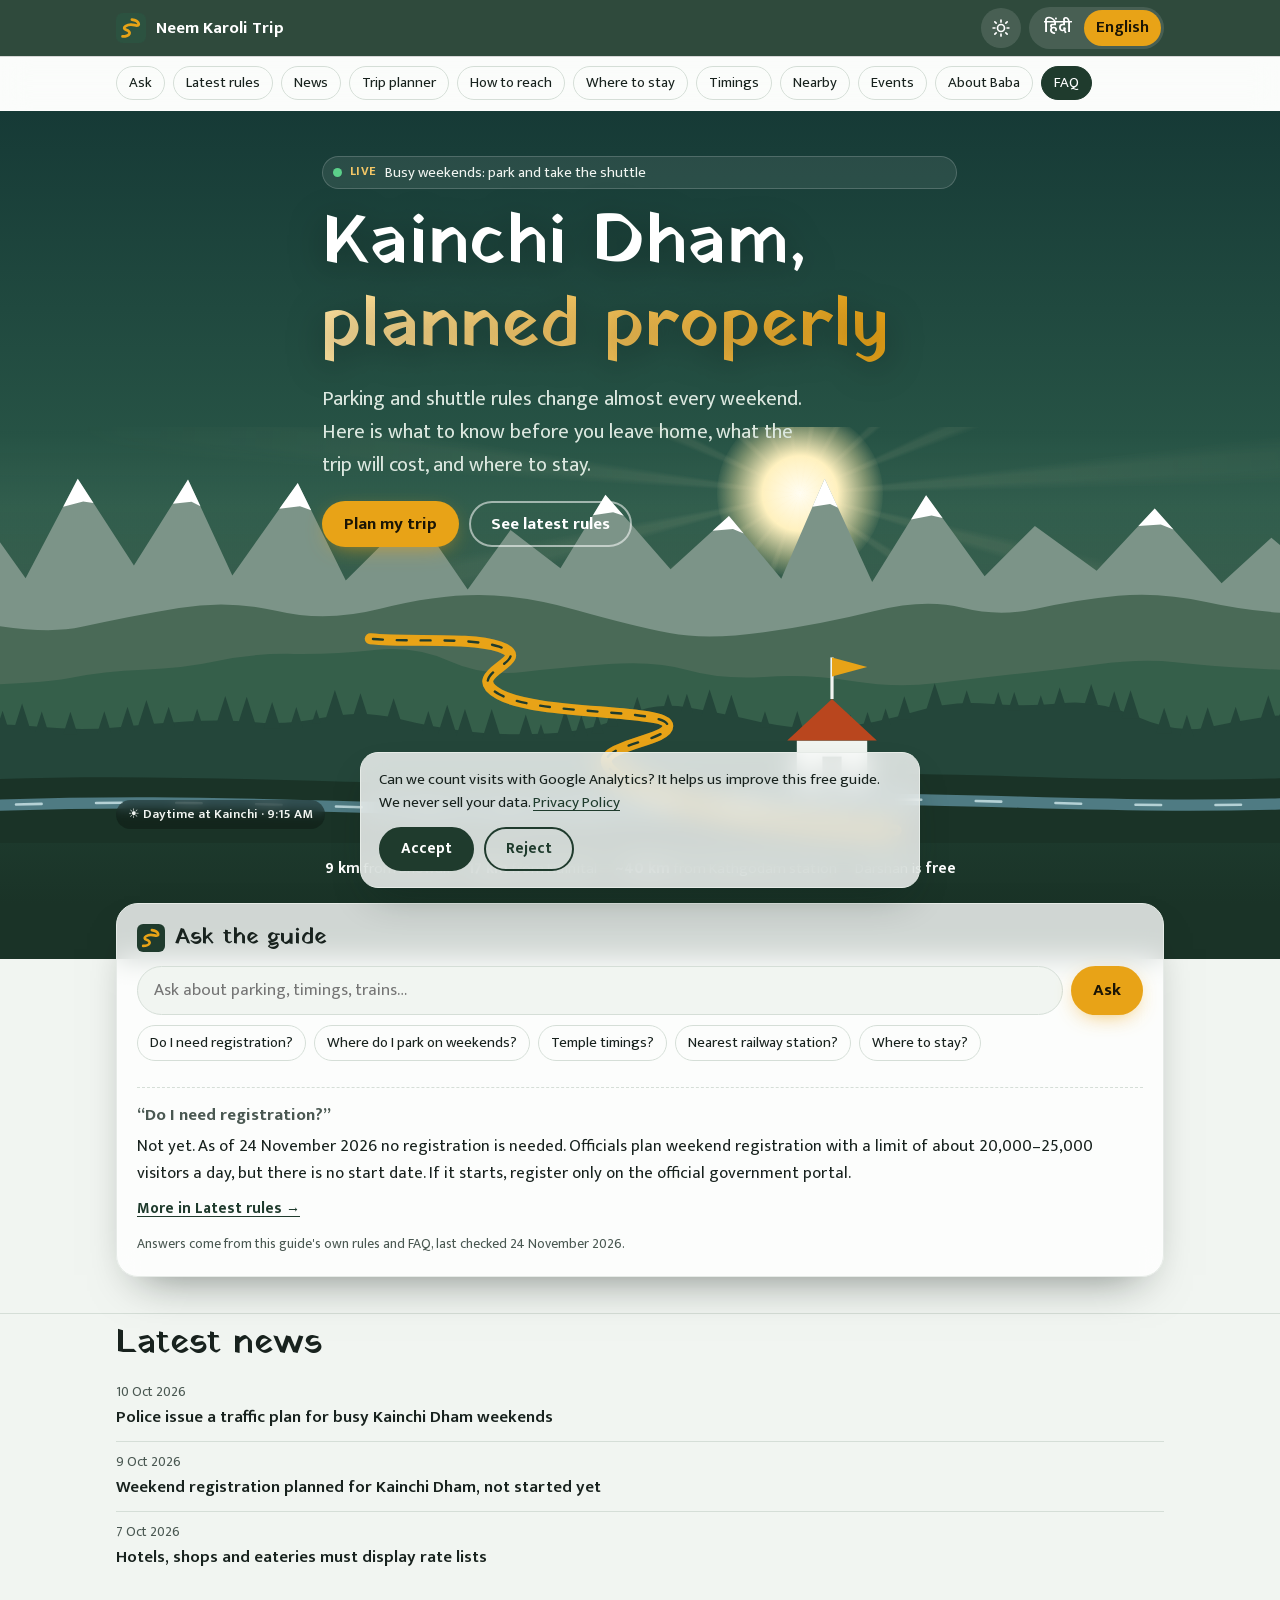
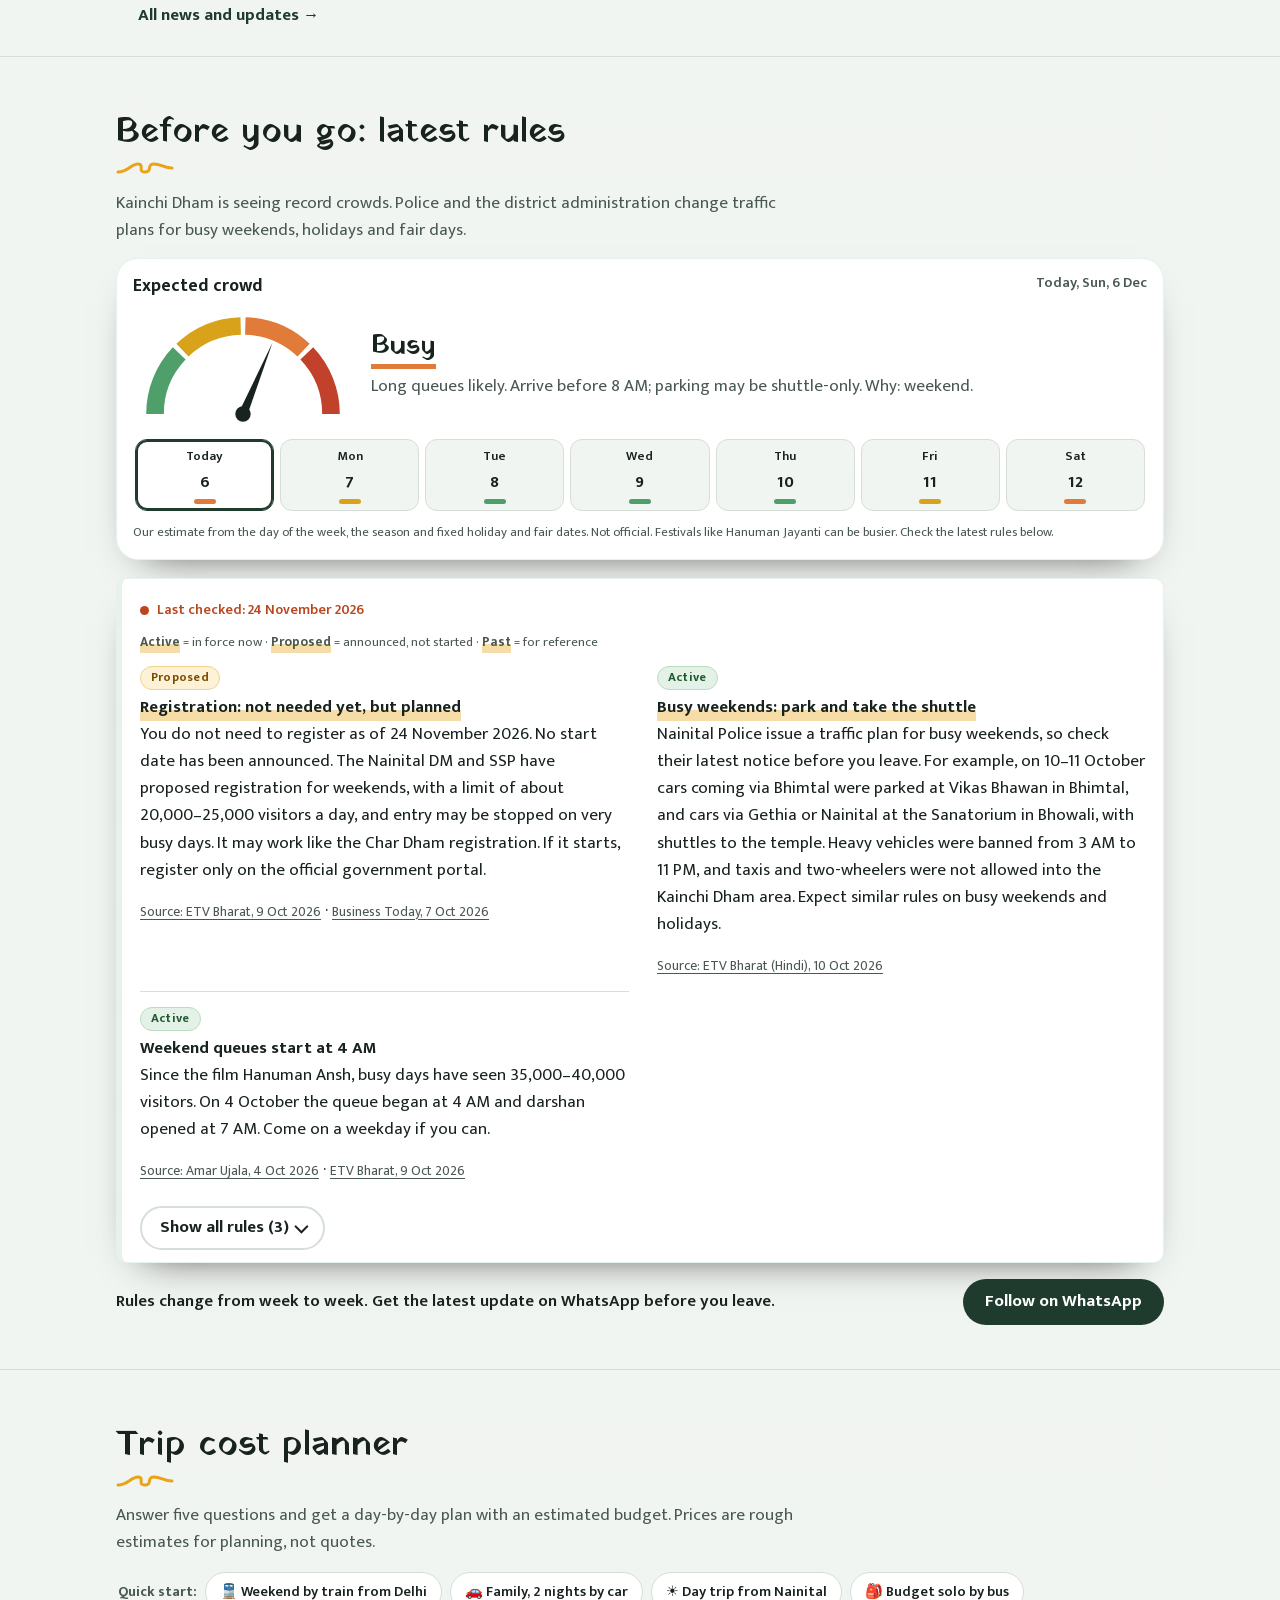
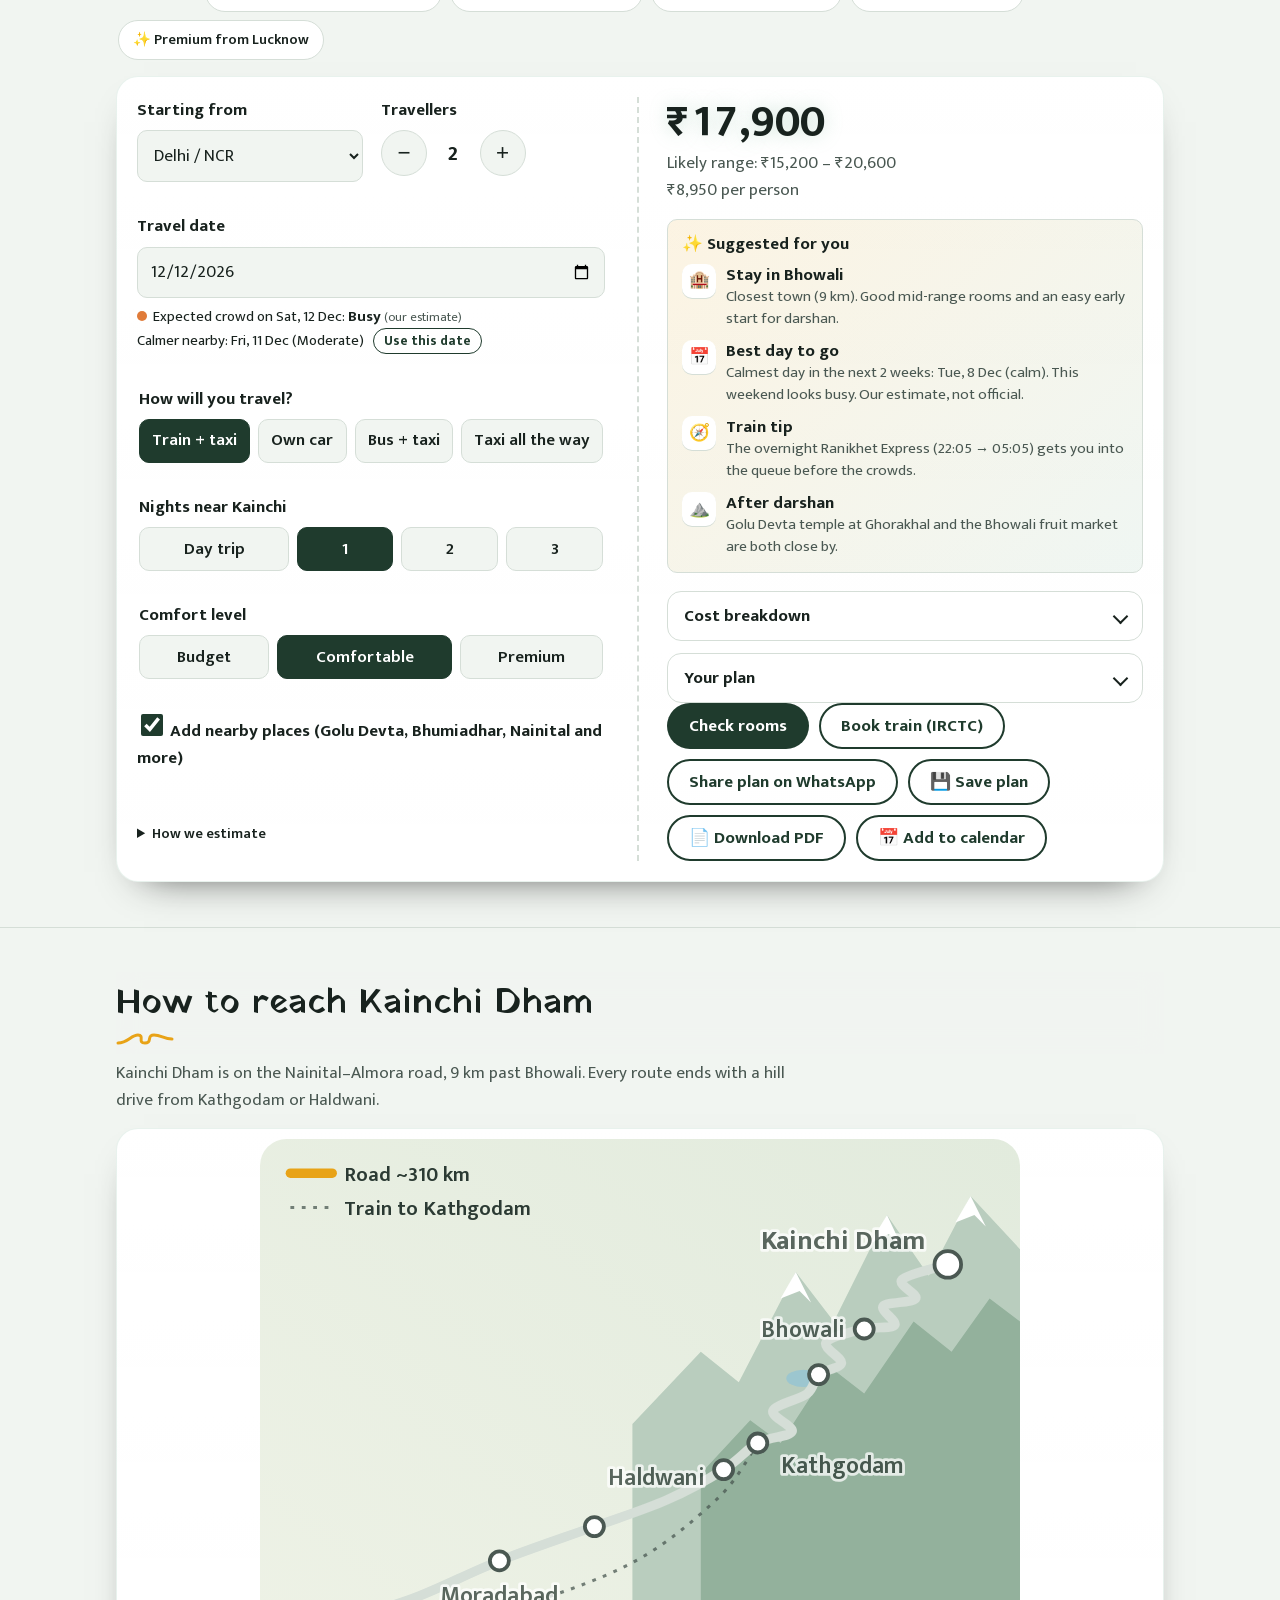
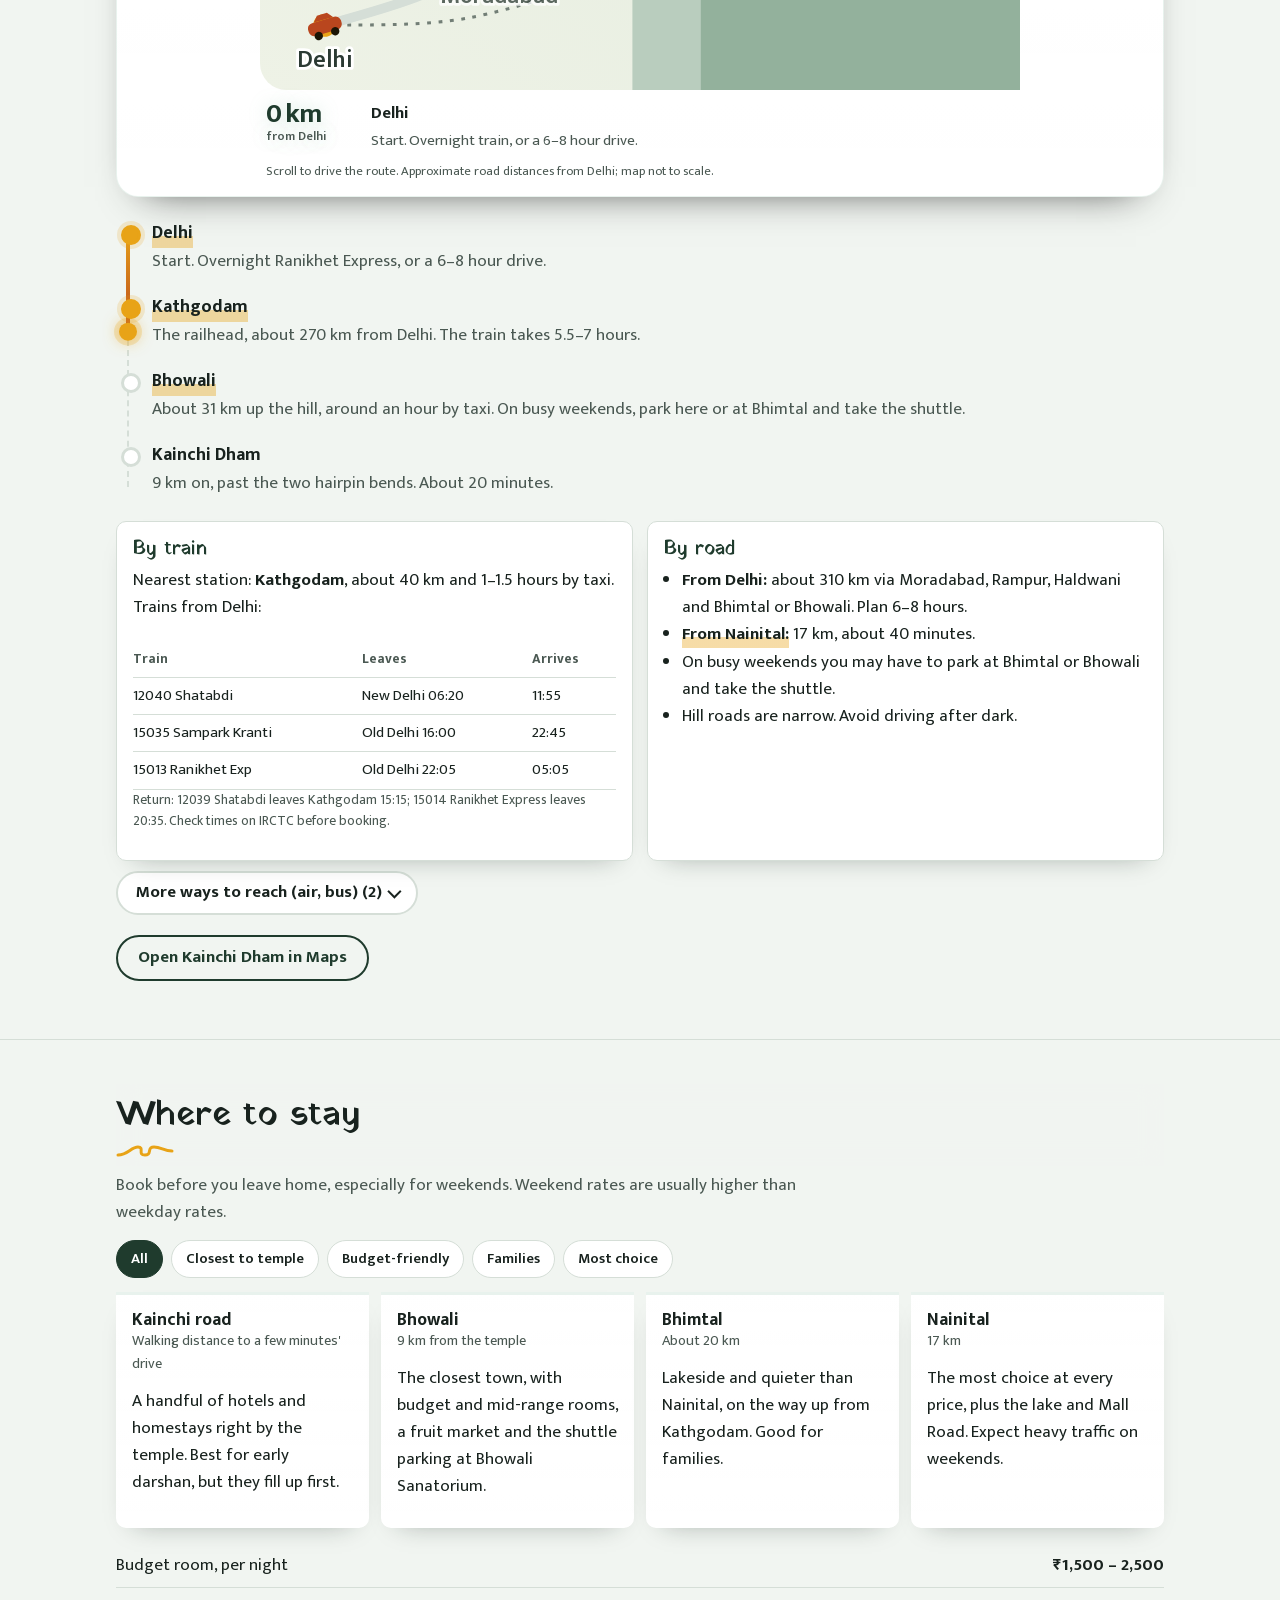
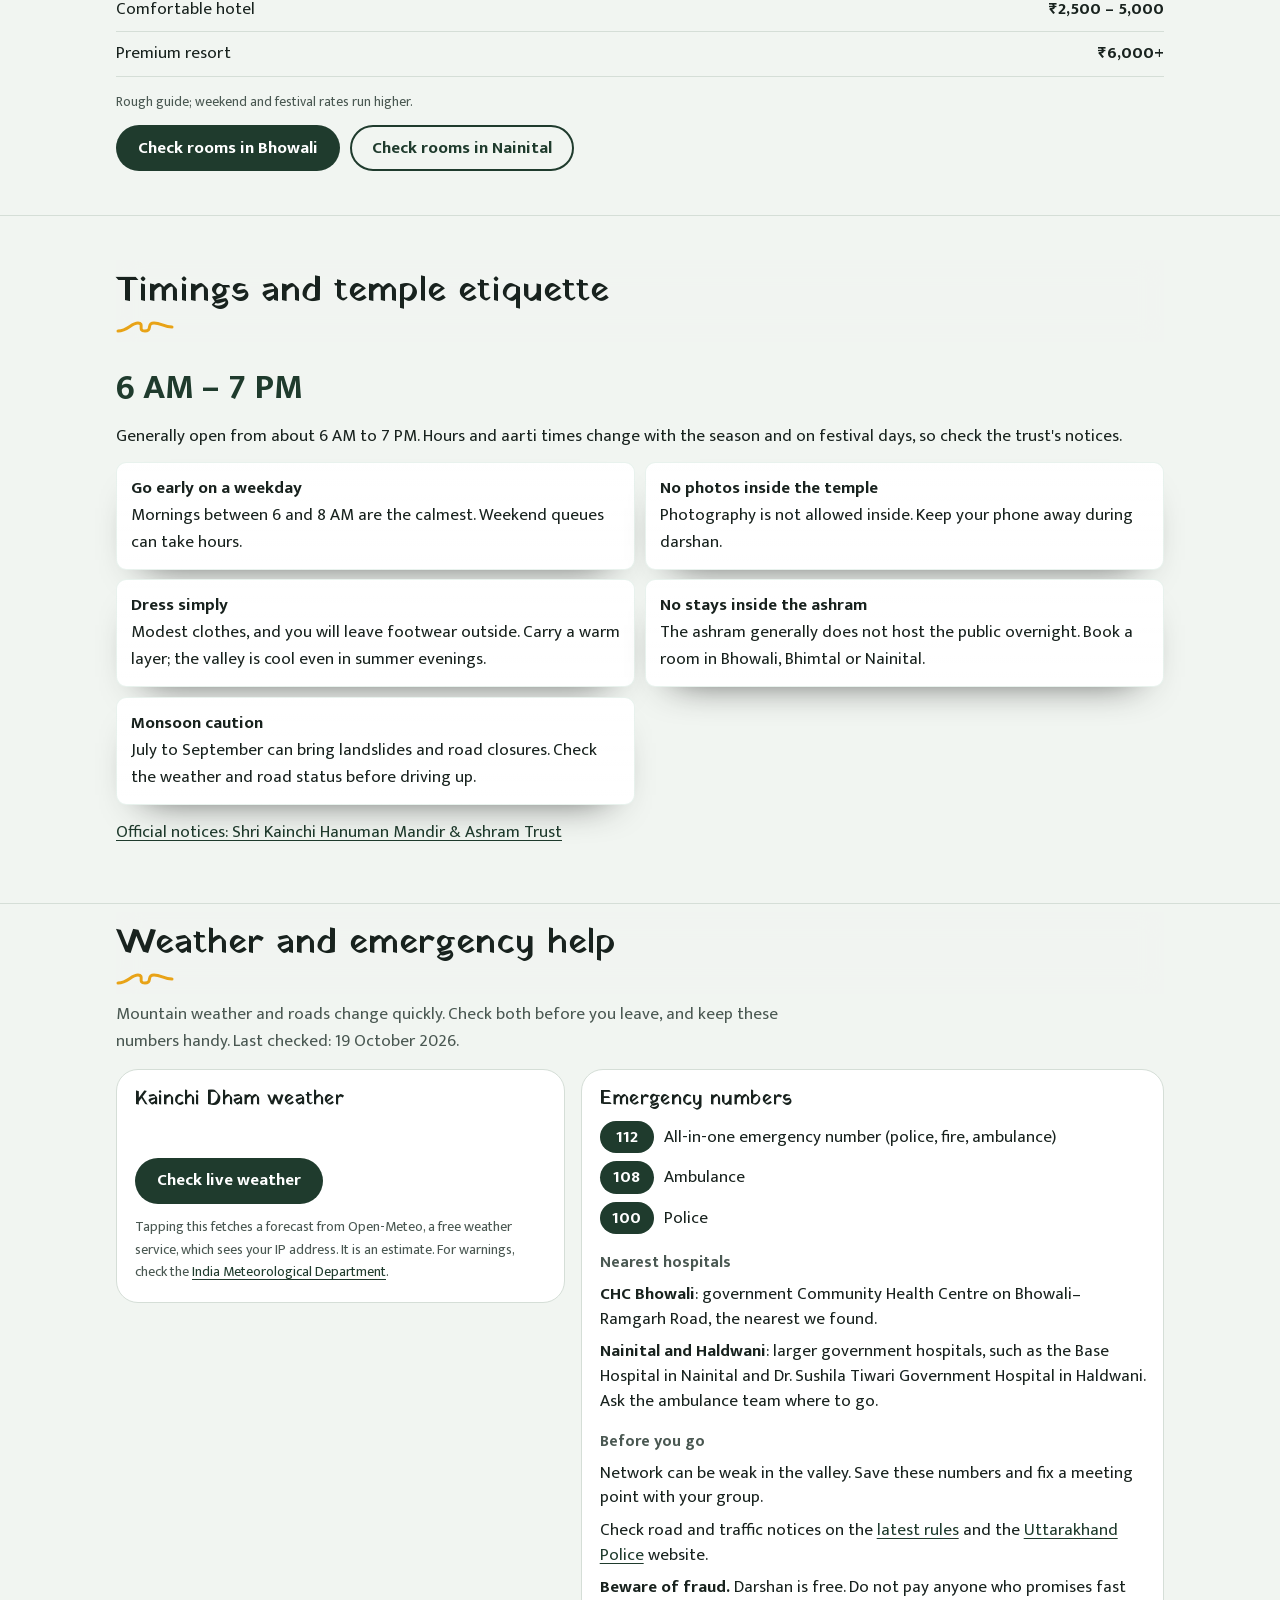
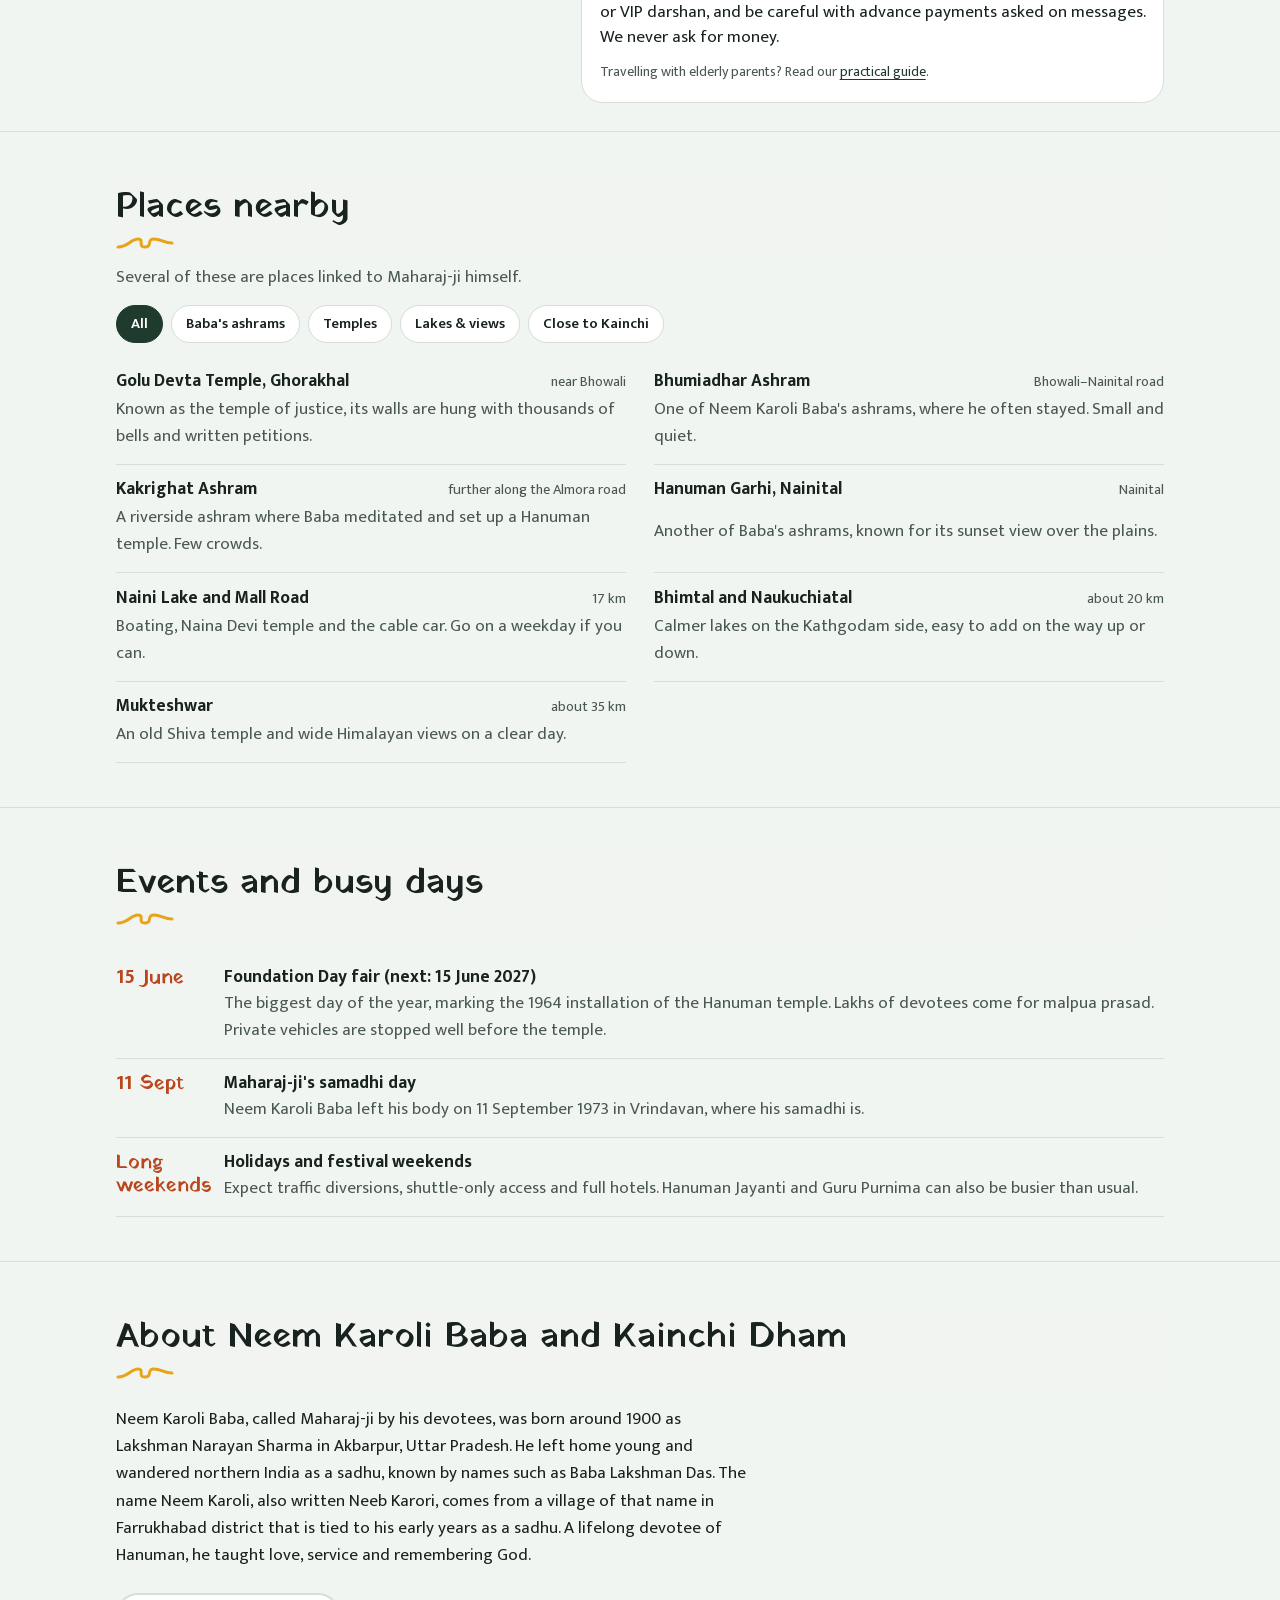
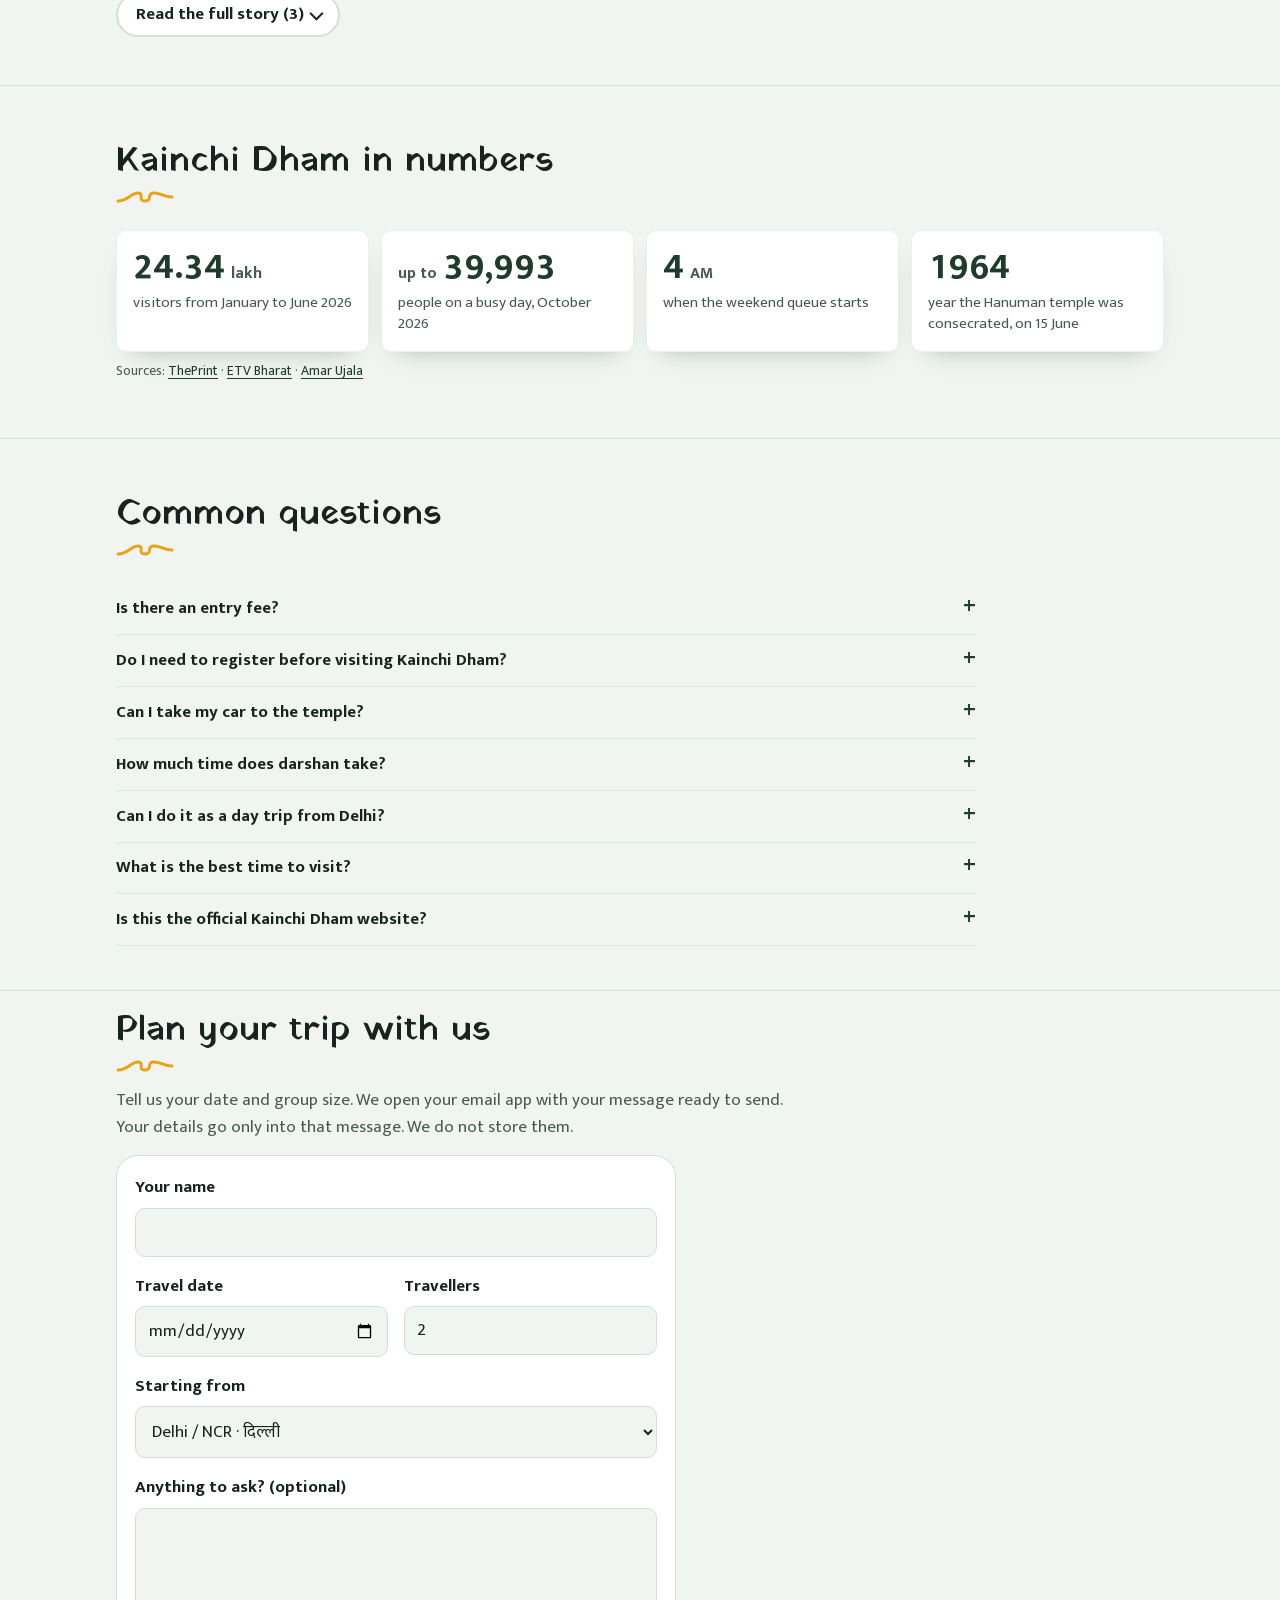
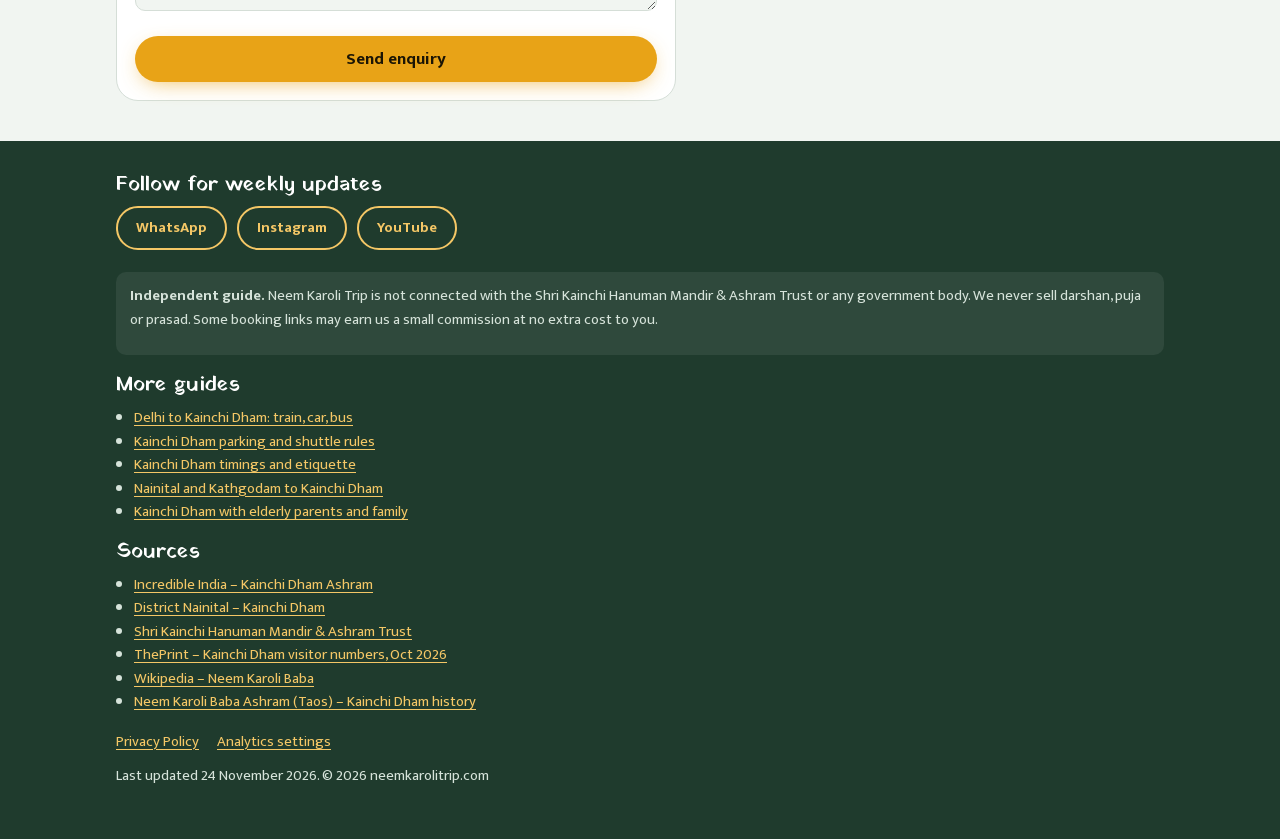
==== commit c362973d: "Weekly freshness check, 24 Nov 2026 (no rule changes) Re-verified rules against today's news; regist" ====
--- a/index.html
+++ b/index.html
@@ -83,7 +83,7 @@
       "mainEntity": [
         {"@type": "Question", "name": "What are the Kainchi Dham temple timings?", "acceptedAnswer": {"@type": "Answer", "text": "The temple is generally open from about 6:00 AM to 7:00 PM. Hours change on festival days, so check the temple trust's notices before you go."}},
         {"@type": "Question", "name": "Is there an entry fee at Kainchi Dham?", "acceptedAnswer": {"@type": "Answer", "text": "No. Darshan at Kainchi Dham is free."}},
-        {"@type": "Question", "name": "Do I need registration to visit Kainchi Dham?", "acceptedAnswer": {"@type": "Answer", "text": "Not yet. As of 23 November 2026 no registration is needed. Officials plan weekend registration with a daily limit of about 20,000 to 25,000 visitors, but no start date has been announced."}},
+        {"@type": "Question", "name": "Do I need registration to visit Kainchi Dham?", "acceptedAnswer": {"@type": "Answer", "text": "Not yet. As of 24 November 2026 no registration is needed. Officials plan weekend registration with a daily limit of about 20,000 to 25,000 visitors, but no start date has been announced."}},
         {"@type": "Question", "name": "Can I drive my own car to Kainchi Dham?", "acceptedAnswer": {"@type": "Answer", "text": "On normal weekdays you can drive up to the parking areas. On busy weekends, holidays and fair days, police send private vehicles to set parking lots such as Bhimtal Vikas Bhawan or Bhowali Sanatorium, and shuttles take visitors to the temple."}},
         {"@type": "Question", "name": "Can I stay inside the Kainchi Dham ashram?", "acceptedAnswer": {"@type": "Answer", "text": "The ashram generally does not offer overnight stays to the public. Book a hotel or homestay in Bhowali, Bhimtal or Nainital before you travel."}},
         {"@type": "Question", "name": "Which is the nearest railway station to Kainchi Dham?", "acceptedAnswer": {"@type": "Answer", "text": "Kathgodam, about 40 km away (around 1 to 1.5 hours by taxi)."}},
@@ -97,8 +97,8 @@
 <style id="critical">/* AUTO-GENERATED by tools/make-critical.py: the rules the first screen needs. Edit style.css, then re-run the tool. */
 :root{--pine:#1F3B2D;--pine-2:#2C5240;--marigold:#E8A317;--sindoor:#B9461E;--river:#3F6670;--mist:#F1F5F1;--paper:#FFFFFF;--ink:#18221E;--ink-2:#4A5852;--line:#D5DED7;--bg:var(--mist);--surface:var(--paper);--text:var(--ink);--muted:var(--ink-2);--accent:var(--pine);--accent-ink:#FFFFFF;--hl:var(--marigold);--alert:var(--sindoor);--radius-lg:22px;--radius-sm:10px;}@media (prefers-color-scheme: dark){:root:not([data-theme="light"]){--bg:#0F1915;--surface:#16231D;--text:#E6EDE8;--muted:#A7B6AE;--line:#2A3B33;--accent:#7FB79A;--accent-ink:#0F1915;--hl:#F0B73A;--alert:#F08A5D;color-scheme:dark;}}:root[data-theme="dark"]{--bg:#0F1915;--surface:#16231D;--text:#E6EDE8;--muted:#A7B6AE;--line:#2A3B33;--accent:#7FB79A;--accent-ink:#0F1915;--hl:#F0B73A;--alert:#F08A5D;color-scheme:dark;}*{box-sizing:border-box}html{scroll-behavior:smooth;-webkit-text-size-adjust:100%}@media (prefers-reduced-motion: reduce){html{scroll-behavior:auto}}body{margin:0;background:var(--bg);color:var(--text);font-family:"Mukta","Mukta Fallback",system-ui,-apple-system,"Segoe UI",sans-serif;font-size:17px;line-height:1.6;}html[data-lang="en"] body [lang="hi"],html[data-lang="hi"] body [lang="en"]{display:none !important}a{color:var(--accent);text-underline-offset:3px}h1,h2,h3{font-family:"Yatra One","Yatra Fallback","Mukta","Mukta Fallback",serif;font-weight:400;line-height:1.2;margin:0}h2{font-size:clamp(1.6rem,4.5vw,2.2rem);color:var(--text)}p{margin:0 0 .8em}.wrap{max-width:860px;margin:0 auto;padding:0 16px}.sr-only{position:absolute;width:1px;height:1px;overflow:hidden;clip:rect(0 0 0 0);white-space:nowrap}.bar{position:sticky;top:0;z-index:20;background:var(--pine);color:#fff;box-shadow:0 1px 0 rgba(0,0,0,.15)}.bar .wrap{display:flex;align-items:center;justify-content:space-between;gap:12px;min-height:56px}.brand{display:flex;align-items:center;gap:10px;color:#fff;text-decoration:none;font-weight:700;font-size:1.05rem}.brand svg{flex:none}.lang{display:flex;background:rgba(255,255,255,.12);border-radius:999px;padding:3px}.lang button{border:0;background:transparent;color:#fff;font:inherit;font-weight:600;padding:4px 12px;border-radius:999px;cursor:pointer}.lang button[aria-pressed="true"]{background:var(--marigold);color:#1B1505}.chips{background:var(--surface);border-bottom:1px solid var(--line);position:sticky;top:56px;z-index:19}.chips-in{display:flex;align-items:center;max-width:860px;margin:0 auto}.chips nav{display:flex;gap:8px;overflow-x:auto;padding:10px 16px;flex:1;min-width:0;scrollbar-width:none;-webkit-mask-image:linear-gradient(to right,#000 calc(100% - 26px),transparent);mask-image:linear-gradient(to right,#000 calc(100% - 26px),transparent)}.chips nav.at-end{-webkit-mask-image:none;mask-image:none}.chips a{flex:none;text-decoration:none;color:var(--text);border:1px solid var(--line);border-radius:999px;padding:4px 12px;font-size:.92rem;white-space:nowrap}.hero{background:var(--pine);color:#fff;overflow:hidden}.hero .wrap{padding-top:28px;padding-bottom:0}.hero h1{font-size:clamp(2.1rem,8vw,3.6rem);color:#fff;max-width:8.58em}.hero .lede{font-size:1.1rem;max-width:36ch;color:#DCE8E0;margin:14px 0 20px}.cta{display:flex;flex-wrap:wrap;gap:10px;margin-bottom:8px}.btn{display:inline-flex;align-items:center;justify-content:center;gap:8px;min-height:46px;padding:0 20px;border-radius:999px;font:inherit;font-weight:700;text-decoration:none;border:2px solid transparent;cursor:pointer}.btn-main{background:var(--marigold);color:#1B1505}.btn-ghost{border-color:rgba(255,255,255,.55);color:#fff;background:transparent}.facts{display:flex;flex-wrap:wrap;gap:6px 18px;font-size:.95rem;color:#CFE0D5;padding:14px 0 22px}.facts b{color:#fff;font-weight:700}section{padding:44px 0;border-bottom:1px solid var(--line);scroll-margin-top:104px}.sec-head{margin-bottom:18px}.sec-head p{color:var(--muted);margin-top:6px;max-width:60ch}.src{font-size:.85rem;color:var(--muted)}.route ul{margin:6px 0 0;padding-left:18px}.dos li{background:var(--surface);border:1px solid var(--line);border-radius:var(--radius-sm);padding:12px 14px}.dos b{display:block}.places p{grid-column:1 / -1;margin:0;color:var(--muted)}.events p{margin:2px 0 0;color:var(--muted)}.story p{max-width:64ch}.story .pull{font-family:"Yatra One","Yatra Fallback",serif;max-width:39.23em;font-size:1.35rem;line-height:1.35;color:var(--accent);border-left:4px solid var(--hl);padding-left:14px;margin:18px 0}details.faq{border-bottom:1px solid var(--line);padding:12px 0}details.faq summary{cursor:pointer;font-weight:700;font-size:1.05rem;list-style:none;display:flex;justify-content:space-between;gap:12px}details.faq summary::after{content:"+";font-size:1.4rem;line-height:1;color:var(--accent)}details.faq p{margin:8px 0 0;color:var(--muted)}:root{--hill-0:#6E8377;  /* far Himalaya, hazy */--snow:#F3E6CC;    /* snow caps in sunrise light */--hill-1:#4A6A57;--hill-2:#355F4A;--hill-3:#24463A;--hill-4:#1A3327;  /* river bank */--ease:cubic-bezier(.2,.7,.2,1);}.bar{top:env(safe-area-inset-top,0px)}.chips{top:calc(56px + env(safe-area-inset-top,0px))}.chips a{transition:background .25s,border-color .25s,color .25s}.progress{position:absolute;left:0;right:0;bottom:-3px;height:3px;pointer-events:none}.progress span{display:block;height:100%;background:linear-gradient(90deg,var(--marigold),#F4C766);transform-origin:0 50%;transform:scaleX(0);box-shadow:0 0 10px rgba(232,163,23,.55)}.hero{position:relative;background:linear-gradient(180deg,#10211A 0%,var(--pine) 48%,var(--hill-4) 100%)}.hero .scene + .wrap{padding-top:0}.hero-copy{position:relative;z-index:2;will-change:transform,opacity}.hero-copy > *{animation:rise .9s var(--ease) both}.hero-copy > :nth-child(2){animation-delay:.08s}.hero-copy > :nth-child(3){animation-delay:.16s}.hero-copy > :nth-child(4){animation-delay:.24s}.live{display:inline-flex;align-items:center;gap:8px;max-width:100%;padding:6px 14px 6px 10px;margin-bottom:14px;border-radius:999px;background:rgba(255,255,255,.08);border:1px solid rgba(255,255,255,.18);color:#F1F5F1;text-decoration:none;font-size:.92rem;line-height:1.3;-webkit-backdrop-filter:blur(6px);backdrop-filter:blur(6px)}.live .dot{flex:none;width:9px;height:9px;border-radius:50%;background:#5BD08A;animation:ping 2s infinite}.live .tag{flex:none;font-weight:700;color:#F4C766;letter-spacing:.04em;text-transform:uppercase;font-size:.78rem}.live-text{min-width:0;overflow:hidden;text-overflow:ellipsis;white-space:nowrap;transition:opacity .35s,transform .35s}.scene{position:relative;height:clamp(220px,41vw,640px);margin-top:4px;overflow:hidden;background:linear-gradient(180deg,rgba(232,163,23,0) 0%,rgba(232,163,23,.20) 55%,rgba(185,70,30,.30) 100%)}.scene .layer{position:absolute;left:0;bottom:0;width:100%;height:80%;will-change:transform}.sun{position:absolute;left:56%;top:2%;width:clamp(90px,18vw,170px);aspect-ratio:1;border-radius:50%;background:radial-gradient(circle,#FFE9B0 0%,#F4C766 34%,rgba(232,163,23,.42) 56%,rgba(232,163,23,0) 72%);animation:sunrise 2.8s var(--ease) both}@media (min-width:760px){.scene{height:min(32.5vw,620px)}.scene .layer{height:100%}.sun{top:6%;width:clamp(120px,13vw,200px)}}.road{stroke-dasharray:1;stroke-dashoffset:1;animation:draw 2.4s .5s var(--ease) forwards}.river{stroke-dasharray:16 34;opacity:.8;animation:flow 6s linear infinite}.flag{transform-box:fill-box;transform-origin:0 50%;animation:wave 2.8s ease-in-out infinite}.door-glow{opacity:0;animation:doorglow 4.5s 2.8s ease-in-out infinite}.lights{position:absolute;inset:0;pointer-events:none}.lights i{position:absolute;left:var(--x);bottom:7%;width:6px;height:9px;border-radius:50% 50% 50% 50%/60% 60% 40% 40%;background:radial-gradient(circle at 50% 60%,#FFF3C4 0%,#F4C766 45%,rgba(232,163,23,0) 76%);box-shadow:0 0 12px 3px rgba(244,199,102,.5);opacity:0;animation:float var(--d) var(--t) linear infinite}.btn{position:relative;overflow:hidden;transition:transform .2s var(--ease),box-shadow .3s,background .3s,color .3s,border-color .3s}.btn-main{box-shadow:0 6px 22px -8px rgba(232,163,23,.8)}.btn-main::after{content:"";position:absolute;inset:0;pointer-events:none;background:linear-gradient(110deg,transparent 35%,rgba(255,255,255,.55) 50%,transparent 65%);transform:translateX(-130%);animation:sheen 6s 2.2s ease-in-out infinite}.ask{padding:0 0 36px;background:linear-gradient(180deg,var(--hill-4) 0 56px,var(--bg) 56px)}.ask-card{background:var(--surface);border:1px solid var(--line);border-radius:var(--radius-lg);padding:20px;box-shadow:0 22px 44px -24px rgba(10,20,15,.55)}.ask-card h2{display:flex;align-items:center;gap:10px;font-size:1.45rem}.ask-card h2 svg{flex:none}.ask-form{display:flex;gap:8px;margin:14px 0 10px}.ask-form input{flex:1;min-width:0;font:inherit;padding:10px 16px;border:1.5px solid var(--line);border-radius:999px;background:var(--bg);color:var(--text);min-height:48px;transition:border-color .2s,box-shadow .2s}.ask-form .btn{flex:none;min-height:48px}.ask-chips{display:flex;flex-wrap:wrap;gap:8px}.ask-chips button{font:inherit;font-size:.92rem;border:1px solid var(--line);background:transparent;color:var(--text);border-radius:999px;padding:5px 12px;cursor:pointer;transition:border-color .2s,color .2s}.ask-out{margin-top:16px;border-top:1px dashed var(--line);padding-top:14px;min-height:5.5em}.ask-q{font-weight:700;margin:0 0 4px;color:var(--muted)}.ask-q::before{content:"\201C"}.ask-q::after{content:"\201D"}.ask-a{margin:0 0 8px;font-size:1.05rem}.stat .big small{font-family:"Mukta","Mukta Fallback",system-ui,sans-serif;font-size:1rem;font-weight:700;color:var(--muted)}.stat p{margin:6px 0 0;color:var(--muted);font-size:.95rem;line-height:1.35}.journey .leg{display:block;color:var(--muted)}.hl-sweep{background:linear-gradient(transparent 60%,rgba(232,163,23,.38) 60%) no-repeat 0 0/0% 100%;transition:background-size .9s var(--ease) .15s}.sec-head{display:contents}.sec-head > p{max-width:60ch}.sec-head > :last-child{margin-bottom:18px}.scene{transform-origin:62% 100%;will-change:transform}@media (prefers-reduced-motion: reduce){*,*::before,*::after{animation:none !important;transition:none !important}.lights{display:none}.road{stroke-dashoffset:0}}.toast{position:fixed;left:50%;bottom:20px;z-index:70;transform:translate(-50%,24px);opacity:0;pointer-events:none;display:flex;align-items:center;gap:10px;width:max-content;max-width:calc(100vw - 32px);padding:12px 18px;border-radius:999px;background:var(--pine);color:#fff;font-weight:600;font-size:.95rem;box-shadow:0 14px 34px -12px rgba(16,33,26,.6);transition:transform .35s var(--ease),opacity .35s}.toast .spin{flex:none;width:16px;height:16px;border-radius:50%;border:2.5px solid rgba(244,199,102,.35);border-top-color:#F4C766;animation:spin .8s linear infinite}@media (prefers-reduced-motion: reduce){.ripple,.toast .spin,.result .breakdown,.result .days{animation:none}.toast{transition:none}}.consent{position:fixed;left:12px;right:12px;bottom:12px;z-index:60;max-width:560px;margin:0 auto;background:var(--surface);color:var(--text);border:1px solid var(--line);border-radius:18px;padding:16px 18px;box-shadow:0 18px 40px -16px rgba(16,33,26,.45);font-size:.95rem;line-height:1.5;animation:rise .5s var(--ease) both}.consent[hidden]{display:none}.consent p{margin:0 0 12px}.consent .row{display:flex;flex-wrap:wrap;gap:10px}.consent button{min-height:44px;padding:0 20px;border-radius:999px;font:inherit;font-weight:700;cursor:pointer;border:2px solid var(--accent)}.consent .yes{background:var(--accent);color:var(--accent-ink)}.consent .no{background:transparent;color:var(--accent)}.stars{position:absolute;left:0;right:0;top:0;height:62%;pointer-events:none;opacity:0;transition:opacity 1.2s}.stars i{position:absolute;left:0;top:0;width:2px;height:2px;border-radius:50%;background:#fff}.stars i.b{animation:twinkle 3.2s ease-in-out infinite}.stars i.c{animation:twinkle 4.6s 1.4s ease-in-out infinite}.moon{position:absolute;left:66%;top:8%;width:clamp(44px,7vw,70px);aspect-ratio:1;border-radius:50%;background:radial-gradient(circle at 38% 36%,#FFFBEA 0%,#F3EBCF 55%,#D9CFAE 100%);box-shadow:0 0 30px 8px rgba(255,246,214,.28),inset -10px -6px 0 0 rgba(0,0,0,.08);opacity:0;transform:translateY(20%);transition:opacity 1.2s,transform 1.2s}.sky-now{position:absolute;left:12px;top:10px;z-index:3;display:inline-flex;align-items:center;gap:6px;padding:4px 12px;border-radius:999px;background:rgba(10,20,16,.42);color:#F1F5F1;font-size:.82rem;font-weight:600;-webkit-backdrop-filter:blur(6px);backdrop-filter:blur(6px);pointer-events:none}.sky-now:empty{display:none}.hero[data-sky="day"]{background:linear-gradient(180deg,#163A36 0%,#2A5848 50%,var(--hill-4) 100%);--snow:#FFFFFF;--hill-0:#7C9488}.hero[data-sky="day"] .scene{background:linear-gradient(180deg,rgba(200,230,220,0) 0%,rgba(225,235,200,.12) 55%,rgba(232,200,120,.16) 100%)}.hero[data-sky="day"] .sun{top:-4%;background:radial-gradient(circle,#FFFDF2 0%,#FFF1BF 32%,rgba(255,236,170,.4) 56%,rgba(255,236,170,0) 72%)}.hero .sun{transition:top 1.2s var(--ease),opacity 1s}:root{--map-a:#EEF2E6;--map-b:#E2EBDD;--map-hill1:#B9CDBE;--map-hill2:#93B19C;--map-snow:#FFFFFF;--map-lake:#9CC6CF;--map-text:#2B3A33}@media (prefers-color-scheme: dark){:root:not([data-theme="light"]){--map-a:#18261F;--map-b:#1C2E25;--map-hill1:#2E473B;--map-hill2:#3A5949;--map-snow:#C9D3CC;--map-lake:#3F6670;--map-text:#D9E3DC}}:root[data-theme="dark"]{--map-a:#18261F;--map-b:#1C2E25;--map-hill1:#2E473B;--map-hill2:#3A5949;--map-snow:#C9D3CC;--map-lake:#3F6670;--map-text:#D9E3DC}.rm-plain-a{stop-color:var(--map-a)}.rm-plain-b{stop-color:var(--map-b)}.rm-legend text{font:600 11px "Mukta","Mukta Fallback",system-ui,sans-serif;fill:var(--map-text)}.rm-stop text{font:600 12.5px "Mukta","Mukta Fallback",system-ui,sans-serif;fill:var(--map-text);paint-order:stroke;stroke:var(--surface);stroke-width:3px;stroke-linejoin:round;opacity:.75;transition:opacity .35s}.rm-stop:not(.major) text{display:none}.rm-stop.end text{font-size:14px;font-weight:700}@media (prefers-reduced-motion: reduce){.stars i{animation:none}}:root{--glass:rgba(255,255,255,.70);--glass-strong:rgba(255,255,255,.86);--glass-line:rgba(255,255,255,.55);--bg-glass:rgba(241,245,241,.82)}@media (prefers-color-scheme: dark){:root:not([data-theme="light"]){--glass:rgba(22,35,29,.62);--glass-strong:rgba(22,35,29,.80);--glass-line:rgba(127,183,154,.16);--bg-glass:rgba(15,25,21,.78)}}:root[data-theme="dark"]{--glass:rgba(22,35,29,.62);--glass-strong:rgba(22,35,29,.80);--glass-line:rgba(127,183,154,.16);--bg-glass:rgba(15,25,21,.78)}.bar-tools{display:flex;align-items:center;gap:8px}.theme-btn{flex:none;width:40px;height:40px;display:grid;place-items:center;border:0;border-radius:50%;background:rgba(255,255,255,.12);color:#fff;cursor:pointer;transition:background .25s,transform .2s}.theme-btn svg{width:20px;height:20px;transition:transform .5s var(--ease),opacity .3s}.theme-btn .moon-i{position:absolute;opacity:0;transform:rotate(-90deg) scale(.6)}.theme-btn{position:relative}.brand{white-space:nowrap}@media (max-width:380px){.bar .wrap{gap:8px}.brand{gap:7px;font-size:.98rem}.brand svg{width:26px;height:26px}.theme-btn{width:34px;height:34px}.bar-tools{gap:6px}.lang button{padding:4px 9px}}.theme-dark .theme-btn .sun-i{opacity:0;transform:rotate(90deg) scale(.6)}.theme-dark .theme-btn .moon-i{opacity:1;transform:none}@supports ((-webkit-backdrop-filter:blur(1px)) or (backdrop-filter:blur(1px))){.bar{background:rgba(31,59,45,.92);-webkit-backdrop-filter:saturate(160%) blur(14px);backdrop-filter:saturate(160%) blur(14px)}.chips{background:var(--glass);border-bottom-color:var(--glass-line);-webkit-backdrop-filter:saturate(160%) blur(14px);backdrop-filter:saturate(160%) blur(14px)}.ask-card{background:var(--glass-strong);border-color:var(--glass-line);-webkit-backdrop-filter:saturate(150%) blur(18px);backdrop-filter:saturate(150%) blur(18px)}.toast{background:rgba(31,59,45,.86);-webkit-backdrop-filter:blur(12px);backdrop-filter:blur(12px)}}@media (prefers-color-scheme: dark){:root:not([data-theme="light"]) body::before{content:"";position:fixed;inset:0;z-index:-1;pointer-events:none;background:radial-gradient(900px 520px at 8% -6%,rgba(127,183,154,.13),transparent 62%),radial-gradient(760px 480px at 108% 38%,rgba(240,183,58,.08),transparent 62%),radial-gradient(700px 520px at 40% 115%,rgba(63,102,112,.16),transparent 64%),radial-gradient(rgba(127,183,154,.07) 1px,transparent 1.4px) 0 0/22px 22px}:root:not([data-theme="light"]) .route,.stay,.stat,.dos li,.status,.planner,.crowd,.routemap,.ask-card,details.faq{border-color:rgba(127,183,154,.18)}:root:not([data-theme="light"]) .route,.stay,.stat,.dos li,.status,.planner,.crowd,.routemap{background:linear-gradient(180deg,rgba(255,255,255,.04),rgba(255,255,255,.012)),var(--surface);box-shadow:inset 0 1px 0 rgba(255,255,255,.05),0 18px 40px -28px rgba(0,0,0,.85);transition:border-color .35s,box-shadow .35s}:root:not([data-theme="light"]) main h2{text-shadow:0 0 26px rgba(127,183,154,.28)}:root:not([data-theme="light"]) .progress span{box-shadow:0 0 14px rgba(240,183,58,.8)}}:root[data-theme="dark"] body::before{content:"";position:fixed;inset:0;z-index:-1;pointer-events:none;background:radial-gradient(900px 520px at 8% -6%,rgba(127,183,154,.13),transparent 62%),radial-gradient(760px 480px at 108% 38%,rgba(240,183,58,.08),transparent 62%),radial-gradient(700px 520px at 40% 115%,rgba(63,102,112,.16),transparent 64%),radial-gradient(rgba(127,183,154,.07) 1px,transparent 1.4px) 0 0/22px 22px}:root[data-theme="dark"] .route,.stay,.stat,.dos li,.status,.planner,.crowd,.routemap,.ask-card,details.faq{border-color:rgba(127,183,154,.18)}:root[data-theme="dark"] .route,.stay,.stat,.dos li,.status,.planner,.crowd,.routemap{background:linear-gradient(180deg,rgba(255,255,255,.04),rgba(255,255,255,.012)),var(--surface);box-shadow:inset 0 1px 0 rgba(255,255,255,.05),0 18px 40px -28px rgba(0,0,0,.85);transition:border-color .35s,box-shadow .35s}:root[data-theme="dark"] main h2{text-shadow:0 0 26px rgba(127,183,154,.28)}:root[data-theme="dark"] .progress span{box-shadow:0 0 14px rgba(240,183,58,.8)}@media (min-width:760px){.hero{min-height:calc(100svh - var(--stick,108px));display:flex;flex-direction:column}.hero-copy{flex:1 0 auto;display:flex;flex-direction:column;justify-content:center;padding-top:clamp(24px,5vh,64px) !important}.hero h1{font-size:clamp(2.6rem,5.4vw,4.6rem);max-width:9.19em;letter-spacing:.005em;text-shadow:0 6px 36px rgba(0,0,0,.35)}.hero .lede{font-size:clamp(1.1rem,1.6vw,1.3rem);max-width:42ch}.scene{margin-top:-10vw}.sky-now{top:auto;bottom:14px;left:max(12px,calc((100% - var(--wrapw,860px)) / 2 + 16px))}.sun::before{content:"";position:absolute;left:50%;top:50%;width:1100%;aspect-ratio:1;margin:-550% 0 0 -550%;pointer-events:none;background:repeating-conic-gradient(from 0deg,rgba(255,236,190,0) 0deg 7deg,rgba(255,236,190,.10) 9deg 11deg,rgba(255,236,190,0) 13deg 19deg);-webkit-mask:radial-gradient(circle,#000 0 10%,transparent 58%);mask:radial-gradient(circle,#000 0 10%,transparent 58%);animation:rays 160s linear infinite}.hero[data-sky="day"] .sun::before{opacity:.7}.scene .layer[data-depth]{transform-origin:50% 100%;animation:kenburns 34s ease-in-out infinite alternate}.scene .layer[data-depth="0.42"]{animation-duration:46s}.scene .layer[data-depth="0.30"]{animation-duration:40s;animation-delay:-8s}.scene .layer[data-depth="0.18"]{animation-duration:32s;animation-delay:-14s}.scene .layer[data-depth="0.08"]{animation-duration:28s;animation-delay:-4s}}@media (min-width:1024px){:root{--wrapw:1080px}.wrap{max-width:1080px}.chips-in{max-width:1080px}.sec-head > p{max-width:70ch}details.faq{max-width:860px}}@media (prefers-reduced-motion: reduce){.scene .layer[data-depth],.sun::before{animation:none}}.saved{margin:0 0 16px;padding:14px 16px;border:1px solid var(--line);border-radius:var(--radius-lg);background:var(--surface)}.ask-recent,.ask-sugg{display:flex;flex-wrap:wrap;align-items:center;gap:8px;margin-top:10px}.f-count{font-size:.85rem;color:var(--muted);margin-left:2px}.alertbar{background:linear-gradient(90deg,#9E3A17,#C9561F 55%,#D9771F);color:#fff;position:relative;z-index:3}.alertbar[hidden]{display:none}.alertbar .wrap{display:flex;align-items:center;gap:10px;min-height:46px;padding-top:7px;padding-bottom:7px}.alertbar p{margin:0;flex:1;min-width:0;font-size:.95rem;line-height:1.35}.alertbar a{color:#fff;font-weight:700;white-space:nowrap;text-underline-offset:3px}.ab-dot{flex:none;width:10px;height:10px;border-radius:50%;background:#FFE7B8;animation:abping 1.8s infinite}.ab-x{flex:none;width:34px;height:34px;border:0;border-radius:50%;background:rgba(255,255,255,.14);color:#fff;font:inherit;cursor:pointer}@media (prefers-reduced-motion: reduce){.ab-dot{animation:none}}@media (max-width:760px){.bar{-webkit-backdrop-filter:blur(8px) !important;backdrop-filter:blur(8px) !important}.chips{-webkit-backdrop-filter:blur(8px) !important;backdrop-filter:blur(8px) !important}}.hero h1 .wd{display:inline-block;animation:wordrise .8s var(--ease) both;animation-delay:calc(var(--k,0) * 90ms + 120ms)}.hero h1 .rot{display:inline-grid;vertical-align:top;max-width:100%;animation:wordrise .8s var(--ease) both;animation-delay:calc(var(--k,0) * 90ms + 120ms)}.rot > span{grid-area:1 / 1;background:linear-gradient(90deg,#FFE3A0,#F4C766 40%,#E8A317);-webkit-background-clip:text;background-clip:text;color:transparent;opacity:0;transform:translateY(.35em);filter:blur(5px);transition:opacity .55s var(--ease),transform .55s var(--ease),filter .55s var(--ease)}.rot > span.on{opacity:1;transform:none;filter:none}.diya-fx{position:absolute;inset:0;width:100%;height:100%;z-index:1;pointer-events:none}.hero.fx-on .lights{display:none}@media (prefers-reduced-motion: reduce){.hero h1 .wd,.hero h1 .rot{animation:none}.rot > span{transition:none}}.date-crowd{margin:8px 0 0;font-size:.93rem;color:var(--text);line-height:1.5}.date-crowd:empty{display:none}.cal-row{display:flex;flex-wrap:wrap;gap:8px;margin-top:10px;padding:12px;border:1px dashed var(--accent);border-radius:var(--radius-sm);animation:softin .3s var(--ease)}.cal-row[hidden]{display:none}.chips-all{flex:none;display:inline-flex;align-items:center;gap:6px;margin:0 14px 0 2px;min-height:38px;padding:0 13px;font:inherit;font-size:.92rem;font-weight:600;color:var(--accent-ink);background:var(--accent);border:1px solid var(--accent);border-radius:999px;cursor:pointer}.chips-all svg{width:18px;height:18px}@media (min-width:960px){.chips-all{display:none}.chips nav{-webkit-mask-image:none;mask-image:none}}.menu-sheet{position:fixed;inset:0;z-index:65;display:flex;align-items:flex-end;justify-content:center}.menu-sheet[hidden]{display:none}.menu-back{position:absolute;inset:0;background:rgba(8,16,12,.55);opacity:0;transition:opacity .22s}.menu-panel{position:relative;width:100%;max-width:560px;max-height:84vh;max-height:84dvh;overflow:auto;background:var(--surface);color:var(--text);border-radius:22px 22px 0 0;padding:6px 16px calc(18px + env(safe-area-inset-bottom,0px));box-shadow:0 -12px 40px rgba(0,0,0,.28);transform:translateY(28px);opacity:0;transition:transform .26s cubic-bezier(.2,.8,.2,1),opacity .22s}.menu-grab{width:42px;height:4px;border-radius:4px;background:var(--line);margin:8px auto 4px}.menu-head{display:flex;align-items:center;justify-content:space-between;gap:12px;padding:6px 2px 10px}.menu-title{margin:0;font-weight:700;font-size:1.05rem}.menu-x{flex:none;width:40px;height:40px;display:grid;place-items:center;font:inherit;font-size:1.5rem;line-height:1;color:var(--text);background:transparent;border:1px solid var(--line);border-radius:50%;cursor:pointer}.menu-list{list-style:none;margin:0;padding:0;display:grid;grid-template-columns:1fr 1fr;gap:8px}.menu-list a{display:flex;align-items:center;gap:10px;min-height:54px;padding:8px 12px;text-decoration:none;color:var(--text);background:var(--bg);border:1px solid var(--line);border-radius:14px;font-weight:600;line-height:1.25}.menu-list a .mi{flex:none;font-size:1.25rem;line-height:1}@media (prefers-reduced-motion: reduce){.menu-back,.menu-panel{transition:none}}@keyframes rise{from{opacity:0;transform:translateY(18px)}to{opacity:1;transform:none}}@keyframes ping{0%{box-shadow:0 0 0 0 rgba(91,208,138,.55)}70%{box-shadow:0 0 0 10px rgba(91,208,138,0)}100%{box-shadow:0 0 0 0 rgba(91,208,138,0)}}@keyframes sunrise{from{transform:translateY(45%);opacity:.25}to{transform:none;opacity:1}}@keyframes draw{to{stroke-dashoffset:0}}@keyframes flow{to{stroke-dashoffset:-100}}@keyframes wave{50%{transform:scaleX(.8) skewY(-7deg)}}@keyframes doorglow{50%{opacity:.85}}@keyframes float{0%{opacity:0;transform:translate(0,0) scale(.7)}12%{opacity:.95}65%{opacity:.6}100%{opacity:0;transform:translate(16px,-160px) scale(1)}}@keyframes sheen{0%{transform:translateX(-130%)}22%,100%{transform:translateX(130%)}}@keyframes softin{from{opacity:.35;transform:translateY(4px)}to{opacity:1;transform:none}}@keyframes spin{to{transform:rotate(360deg)}}@keyframes twinkle{50%{opacity:.25}}@keyframes rays{to{rotate:360deg}}@keyframes kenburns{from{scale:1}to{scale:1.045}}@keyframes abping{0%{box-shadow:0 0 0 0 rgba(255,231,184,.7)}70%{box-shadow:0 0 0 9px rgba(255,231,184,0)}100%{box-shadow:0 0 0 0 rgba(255,231,184,0)}}@keyframes wordrise{from{opacity:0;transform:translateY(.45em);filter:blur(6px)}to{opacity:1;transform:none;filter:none}}
 </style>
-<link rel="stylesheet" href="/style.css?v=20261123" id="fullCss" media="print" onload="this.media='all'">
-<noscript><link rel="stylesheet" href="/style.css?v=20261123"></noscript>
+<link rel="stylesheet" href="/style.css?v=20261124" id="fullCss" media="print" onload="this.media='all'">
+<noscript><link rel="stylesheet" href="/style.css?v=20261124"></noscript>
 </head>
 <body>
 
@@ -274,11 +274,11 @@
       <div class="ask-recent" id="askRecent" hidden></div>
       <div class="ask-out" id="askOut" aria-live="polite">
         <p class="ask-q" lang="en">Do I need registration?</p>
-        <p class="ask-a" lang="en">Not yet. As of 23 November 2026 no registration is needed. Officials plan weekend registration with a limit of about 20,000–25,000 visitors a day, but there is no start date. If it starts, register only on the official government portal.</p>
+        <p class="ask-a" lang="en">Not yet. As of 24 November 2026 no registration is needed. Officials plan weekend registration with a limit of about 20,000–25,000 visitors a day, but there is no start date. If it starts, register only on the official government portal.</p>
         <p class="ask-q" lang="hi">क्या रजिस्ट्रेशन ज़रूरी है?</p>
-        <p class="ask-a" lang="hi">अभी नहीं। 23 नवंबर 2026 तक रजिस्ट्रेशन की ज़रूरत नहीं है। अधिकारी वीकेंड के लिए रोज़ लगभग 20,000–25,000 श्रद्धालुओं की सीमा के साथ रजिस्ट्रेशन की योजना बना रहे हैं, पर शुरू होने की तारीख़ तय नहीं है।</p>
-      </div>
-      <p class="ask-note"><span lang="en">Answers come from this guide's own rules and FAQ, last checked 23 November 2026.</span><span lang="hi">जवाब इसी गाइड के नियमों और सवाल-जवाब से आते हैं, आख़िरी बार 23 नवंबर 2026 को जाँचे गए।</span></p>
+        <p class="ask-a" lang="hi">अभी नहीं। 24 नवंबर 2026 तक रजिस्ट्रेशन की ज़रूरत नहीं है। अधिकारी वीकेंड के लिए रोज़ लगभग 20,000–25,000 श्रद्धालुओं की सीमा के साथ रजिस्ट्रेशन की योजना बना रहे हैं, पर शुरू होने की तारीख़ तय नहीं है।</p>
+      </div>
+      <p class="ask-note"><span lang="en">Answers come from this guide's own rules and FAQ, last checked 24 November 2026.</span><span lang="hi">जवाब इसी गाइड के नियमों और सवाल-जवाब से आते हैं, आख़िरी बार 24 नवंबर 2026 को जाँचे गए।</span></p>
     </div>
   </div>
 </section>
@@ -311,15 +311,15 @@
       <div class="crowd-days" id="crowdDays" role="group" aria-label="Next 7 days / अगले 7 दिन"></div>
       <p class="crowd-note"><span lang="en">Our estimate from the day of the week, the season and fixed holiday and fair dates. Not official. Festivals like Hanuman Jayanti can be busier. Check the latest rules below.</span><span lang="hi">यह हमारा अनुमान है: हफ़्ते का दिन, मौसम और तय छुट्टियों व मेले की तारीख़ों के आधार पर। यह आधिकारिक नहीं है। हनुमान जयंती जैसे त्योहारों पर भीड़ ज़्यादा हो सकती है। नीचे ताज़ा नियम ज़रूर देखें।</span></p>
     </div>
-    <div class="status" data-checked="2026-11-23">
-      <span class="checked"><span lang="en">Last checked: 23 November 2026</span><span lang="hi">आख़िरी बार जाँचा: 23 नवंबर 2026</span></span>
+    <div class="status" data-checked="2026-11-24">
+      <span class="checked"><span lang="en">Last checked: 24 November 2026</span><span lang="hi">आख़िरी बार जाँचा: 24 नवंबर 2026</span></span>
       <p class="rule-legend"><span lang="en"><b>Active</b> = in force now · <b>Proposed</b> = announced, not started · <b>Past</b> = for reference</span><span lang="hi"><b>लागू</b> = अभी लागू है · <b>प्रस्तावित</b> = घोषणा हुई, शुरू नहीं हुआ · <b>बीत चुका</b> = सिर्फ़ जानकारी के लिए</span></p>
       <p class="stale-note" id="staleNote" hidden><span lang="en">This list was last checked <b class="stale-days"></b> days ago. Rules may have changed, so check the sources or our WhatsApp channel before you travel.</span><span lang="hi">यह सूची <b class="stale-days"></b> दिन पहले जाँची गई थी। नियम बदल चुके हो सकते हैं, इसलिए यात्रा से पहले स्रोत या हमारा WhatsApp चैनल ज़रूर देखें।</span></p>
       <ul data-fold="3" data-fold-what="rules">
         <li>
           <span class="rule-tag" data-state="proposed"><span lang="en">Proposed</span><span lang="hi">प्रस्तावित</span></span><strong><span lang="en">Registration: not needed yet, but planned</span><span lang="hi">रजिस्ट्रेशन: अभी ज़रूरी नहीं, पर तैयारी चल रही है</span></strong>
-          <p lang="en">You do not need to register as of 23 November 2026. No start date has been announced. The Nainital DM and SSP have proposed registration for weekends, with a limit of about 20,000–25,000 visitors a day, and entry may be stopped on very busy days. It may work like the Char Dham registration. If it starts, register only on the official government portal.</p>
-          <p lang="hi">23 नवंबर 2026 तक रजिस्ट्रेशन की ज़रूरत नहीं है और इसके शुरू होने की कोई तारीख़ घोषित नहीं हुई है। नैनीताल के डीएम और एसएसपी ने वीकेंड पर रजिस्ट्रेशन का प्रस्ताव भेजा है, जिसमें रोज़ लगभग 20,000–25,000 श्रद्धालुओं की सीमा होगी, और बहुत भीड़ वाले दिनों में प्रवेश रोका जा सकता है। यह चारधाम यात्रा रजिस्ट्रेशन की तरह हो सकता है। लागू होने पर केवल आधिकारिक सरकारी पोर्टल पर ही रजिस्टर करें।</p>
+          <p lang="en">You do not need to register as of 24 November 2026. No start date has been announced. The Nainital DM and SSP have proposed registration for weekends, with a limit of about 20,000–25,000 visitors a day, and entry may be stopped on very busy days. It may work like the Char Dham registration. If it starts, register only on the official government portal.</p>
+          <p lang="hi">24 नवंबर 2026 तक रजिस्ट्रेशन की ज़रूरत नहीं है और इसके शुरू होने की कोई तारीख़ घोषित नहीं हुई है। नैनीताल के डीएम और एसएसपी ने वीकेंड पर रजिस्ट्रेशन का प्रस्ताव भेजा है, जिसमें रोज़ लगभग 20,000–25,000 श्रद्धालुओं की सीमा होगी, और बहुत भीड़ वाले दिनों में प्रवेश रोका जा सकता है। यह चारधाम यात्रा रजिस्ट्रेशन की तरह हो सकता है। लागू होने पर केवल आधिकारिक सरकारी पोर्टल पर ही रजिस्टर करें।</p>
           <a class="src" href="https://www.etvbharat.com/en/state/authorities-to-make-registration-mandatory-for-visiting-kainchi-dham-shrine-in-uttarakhand-enn26100906005" rel="noopener" target="_blank"><span lang="en">Source: ETV Bharat, 9 Oct 2026</span><span lang="hi">स्रोत: ईटीवी भारत, 9 अक्टूबर 2026</span></a> ·
           <a class="src" href="https://www.businesstoday.in/india/story/hanuman-ansh-impact-authorities-propose-mandatory-registration-crowd-control-system-as-kainchi-dham-sees-50000-devotees-560023-2026-10-07" rel="noopener" target="_blank"><span lang="en">Business Today, 7 Oct 2026</span><span lang="hi">बिज़नेस टुडे, 7 अक्टूबर 2026</span></a>
         </li>
@@ -798,7 +798,7 @@
     </div>
     <div lang="en">
       <details class="faq"><summary>Is there an entry fee?</summary><p>No. Darshan is free. Small costs are the shuttle, parking and any prasad you buy.</p></details>
-      <details class="faq"><summary>Do I need to register before visiting Kainchi Dham?</summary><p>Not yet. As of 23 November 2026 no registration is needed. Officials plan weekend registration with a daily limit, but there is no start date. We will update this page the day it starts.</p></details>
+      <details class="faq"><summary>Do I need to register before visiting Kainchi Dham?</summary><p>Not yet. As of 24 November 2026 no registration is needed. Officials plan weekend registration with a daily limit, but there is no start date. We will update this page the day it starts.</p></details>
       <details class="faq"><summary>Can I take my car to the temple?</summary><p>On quiet weekdays you can drive to the parking near the temple. On busy weekends, holidays and fair days, police send private vehicles to set parking lots and you continue by shuttle.</p></details>
       <details class="faq"><summary>How much time does darshan take?</summary><p>About 1–2 hours on a weekday morning, including the queue. On weekends it can take several hours, plus shuttle time.</p></details>
       <details class="faq"><summary>Can I do it as a day trip from Delhi?</summary><p>Yes. Take the overnight Ranikhet Express (reaches Kathgodam 05:05), do darshan in the morning, and return by the Shatabdi at 15:15 or the Ranikhet Express at 20:35.</p></details>
@@ -807,7 +807,7 @@
     </div>
     <div lang="hi">
       <details class="faq"><summary>क्या कोई प्रवेश शुल्क है?</summary><p>नहीं, दर्शन निःशुल्क हैं। छोटे खर्च बस शटल, पार्किंग और प्रसाद के होते हैं।</p></details>
-      <details class="faq"><summary>क्या कैंची धाम जाने से पहले रजिस्ट्रेशन ज़रूरी है?</summary><p>अभी नहीं। 23 नवंबर 2026 तक कोई रजिस्ट्रेशन ज़रूरी नहीं है। अधिकारी वीकेंड के लिए रोज़ की सीमा के साथ रजिस्ट्रेशन की योजना बना रहे हैं, पर शुरू होने की कोई तारीख़ तय नहीं है। शुरू होते ही हम यह पेज अपडेट करेंगे।</p></details>
+      <details class="faq"><summary>क्या कैंची धाम जाने से पहले रजिस्ट्रेशन ज़रूरी है?</summary><p>अभी नहीं। 24 नवंबर 2026 तक कोई रजिस्ट्रेशन ज़रूरी नहीं है। अधिकारी वीकेंड के लिए रोज़ की सीमा के साथ रजिस्ट्रेशन की योजना बना रहे हैं, पर शुरू होने की कोई तारीख़ तय नहीं है। शुरू होते ही हम यह पेज अपडेट करेंगे।</p></details>
       <details class="faq"><summary>क्या अपनी गाड़ी मंदिर तक ले जा सकते हैं?</summary><p>शांत कार्यदिवसों पर मंदिर के पास की पार्किंग तक जा सकते हैं। व्यस्त वीकेंड, छुट्टियों और मेले के दिनों में पुलिस निजी वाहनों को तय पार्किंग में भेजती है और आगे शटल से जाना होता है।</p></details>
       <details class="faq"><summary>दर्शन में कितना समय लगता है?</summary><p>किसी कार्यदिवस की सुबह लाइन मिलाकर 1–2 घंटे। वीकेंड पर कई घंटे लग सकते हैं, ऊपर से शटल का समय।</p></details>
       <details class="faq"><summary>क्या दिल्ली से एक दिन में जाकर लौट सकते हैं?</summary><p>हाँ। रात की रानीखेत एक्सप्रेस लें (काठगोदाम 05:05 पर), सुबह दर्शन करें और 15:15 की शताब्दी या 20:35 की रानीखेत एक्सप्रेस से लौटें।</p></details>
@@ -871,7 +871,7 @@
       <li><a href="https://nkbashram.org/maharaj-ji-indian-ashrams/kainchi-dham" target="_blank" rel="noopener">Neem Karoli Baba Ashram (Taos) – Kainchi Dham history</a></li>
     </ul>
     <p class="legal"><a href="/privacy.html"><span lang="en">Privacy Policy</span><span lang="hi">गोपनीयता नीति</span></a><button type="button" data-consent-open><span lang="en">Analytics settings</span><span lang="hi">एनालिटिक्स सेटिंग</span></button></p>
-    <p><span lang="en">Last updated 23 November 2026.</span><span lang="hi">अंतिम अपडेट 23 नवंबर 2026।</span> © 2026 neemkarolitrip.com</p>
+    <p><span lang="en">Last updated 24 November 2026.</span><span lang="hi">अंतिम अपडेट 24 नवंबर 2026।</span> © 2026 neemkarolitrip.com</p>
   </div>
 </footer>
 
@@ -888,6 +888,6 @@
   </div>
 </div>
 
-<script src="/app.js?v=20261123" defer></script>
+<script src="/app.js?v=20261124" defer></script>
 </body>
 </html>
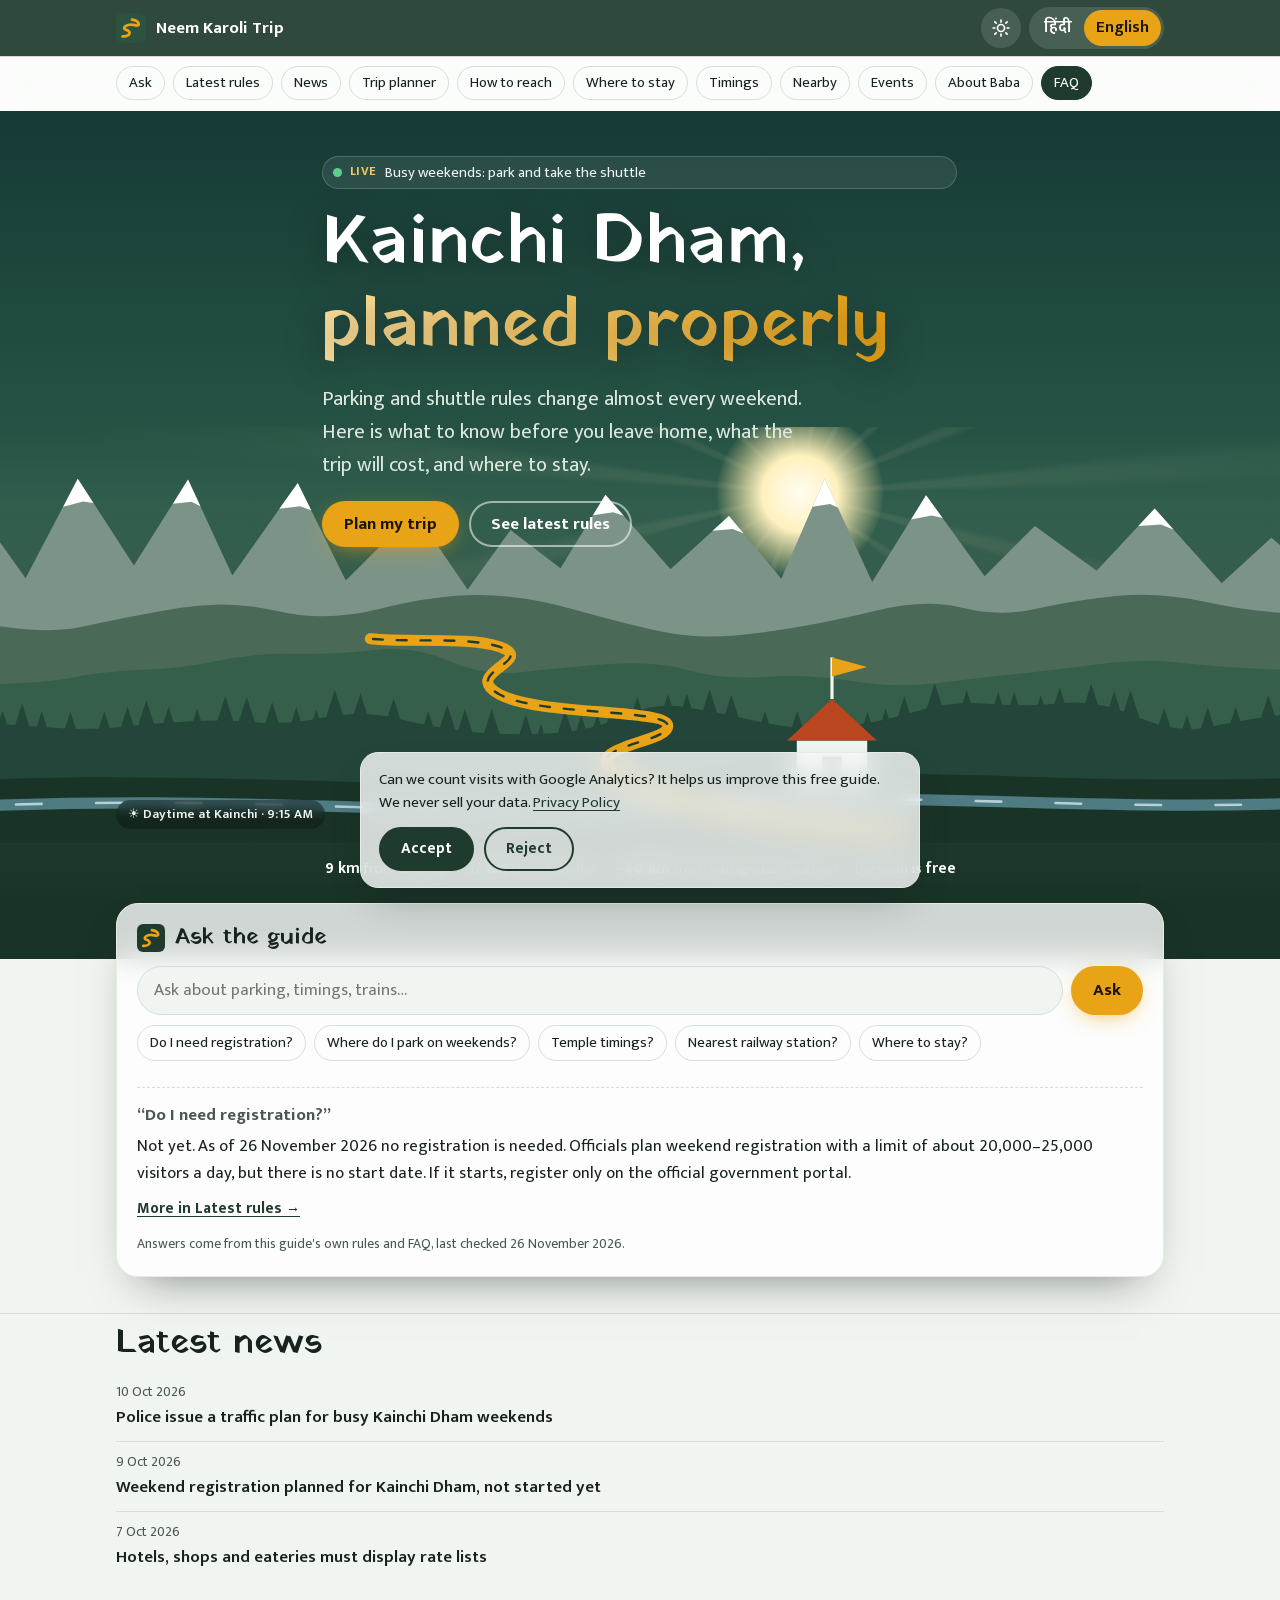
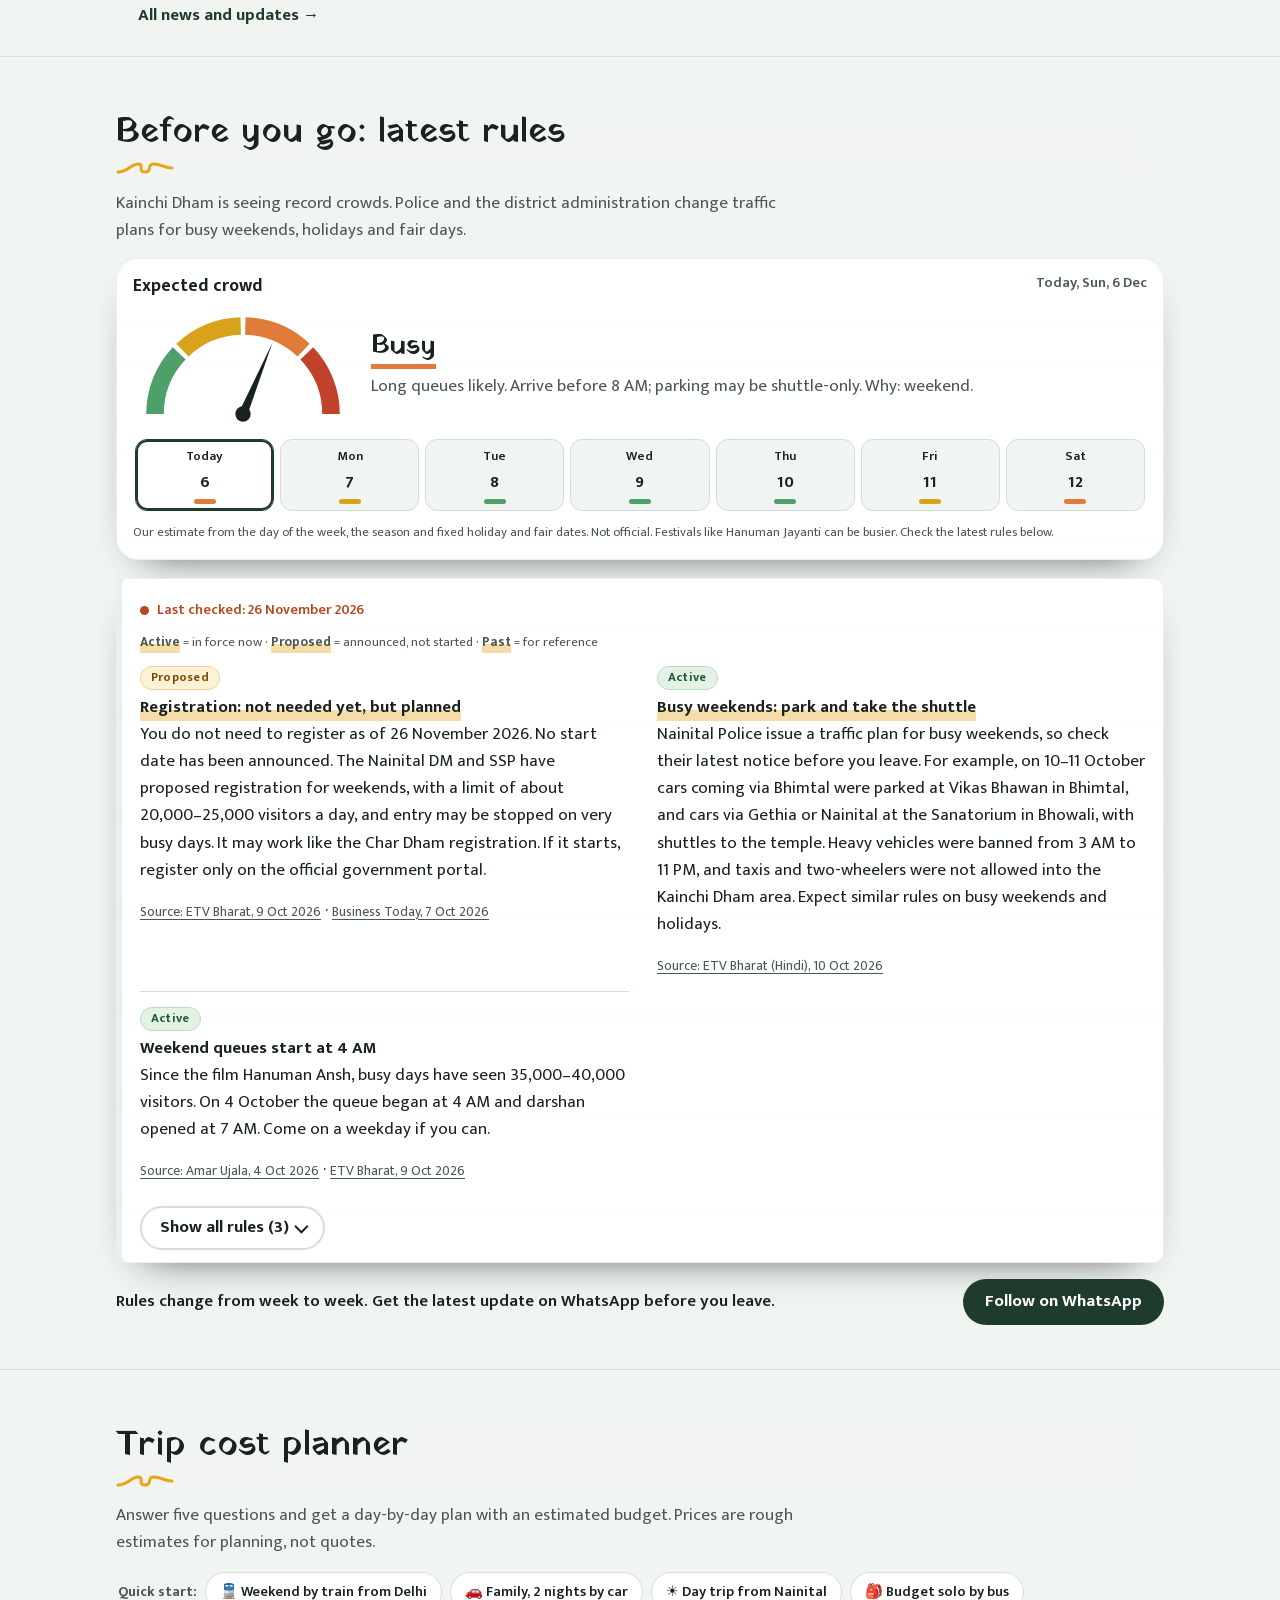
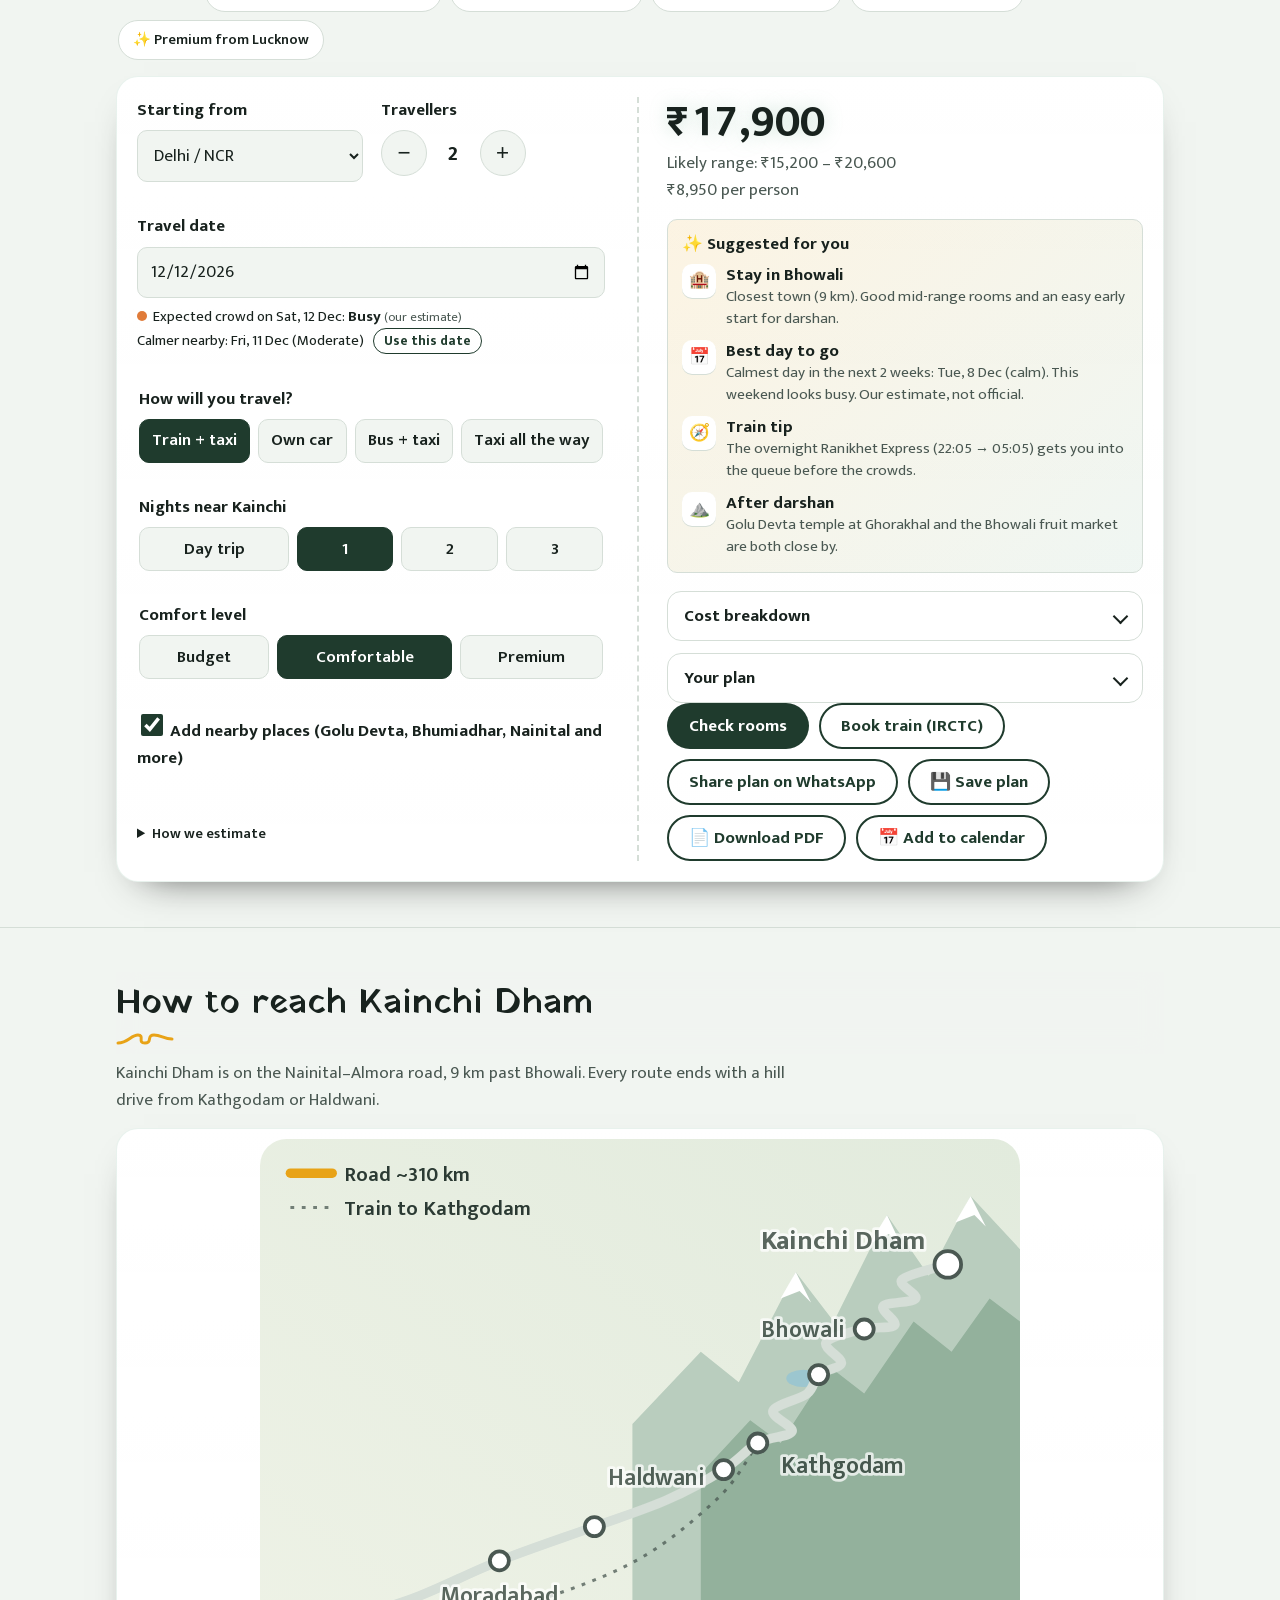
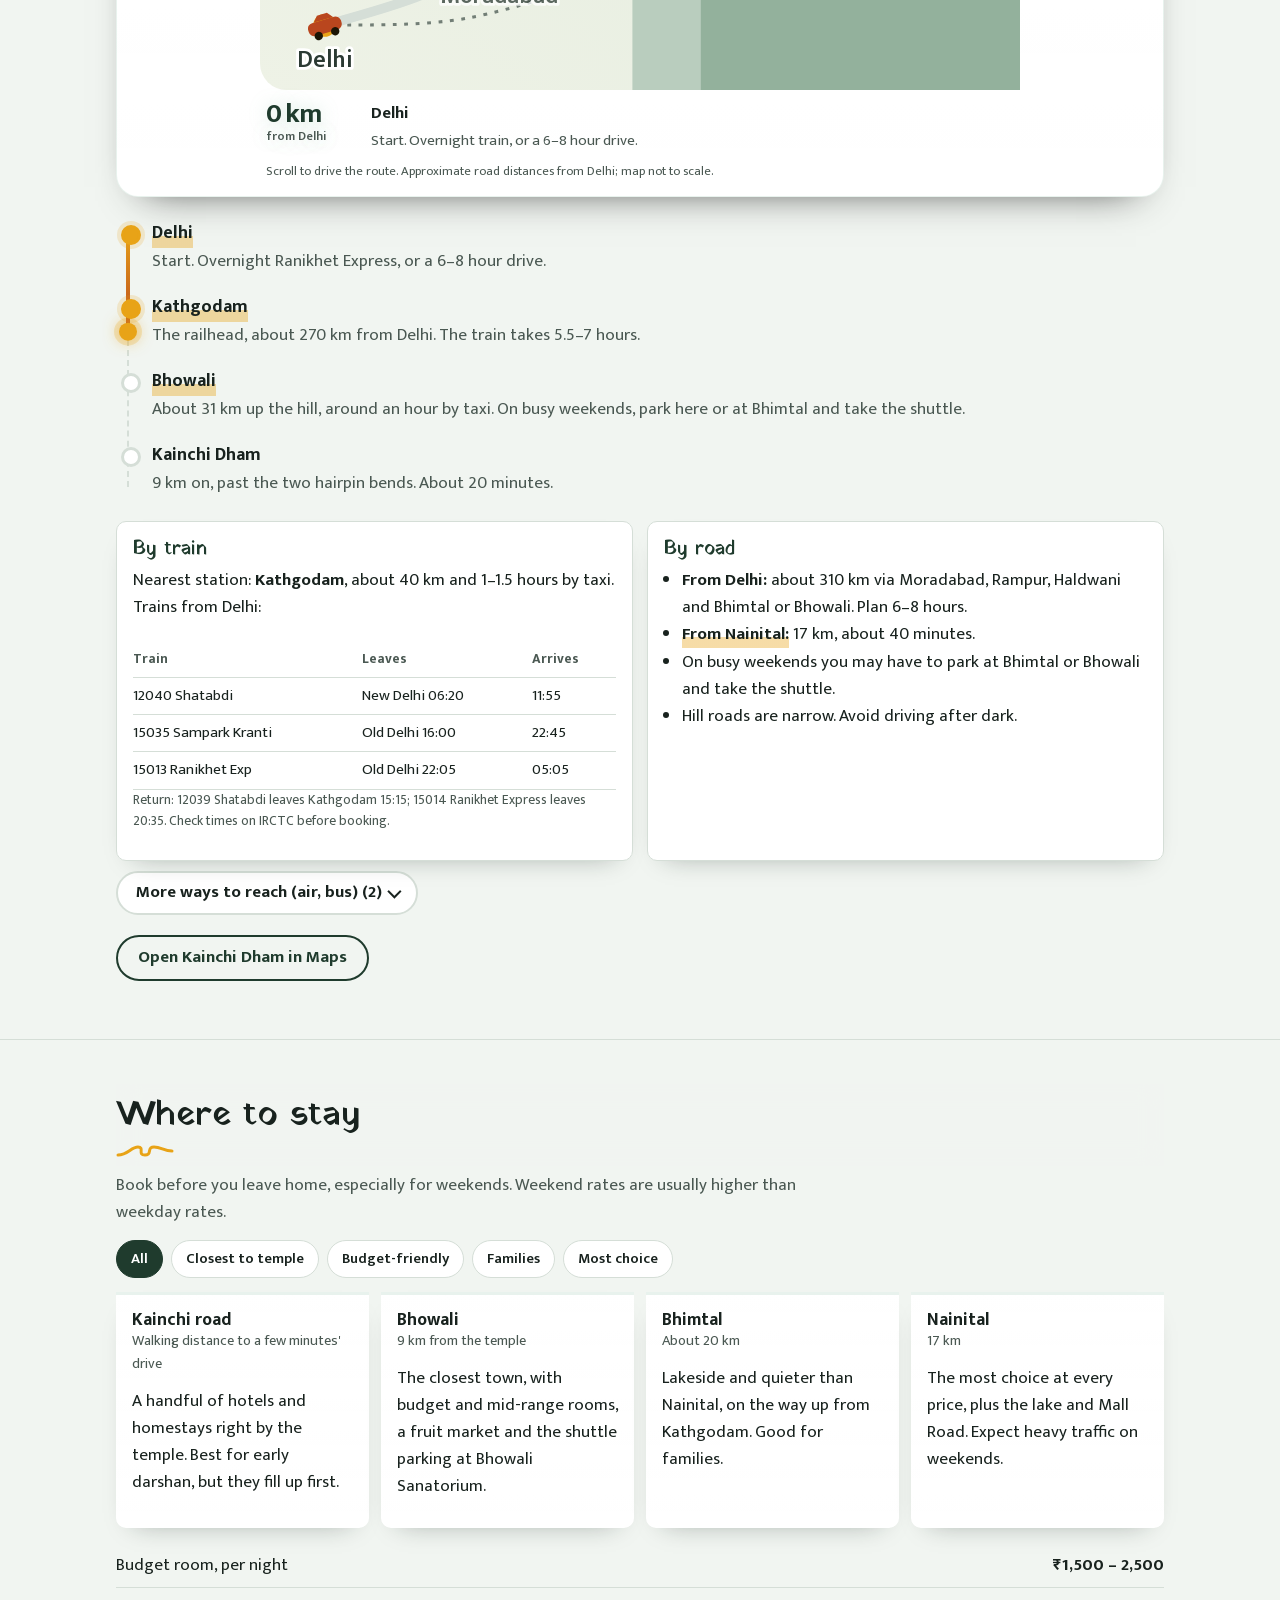
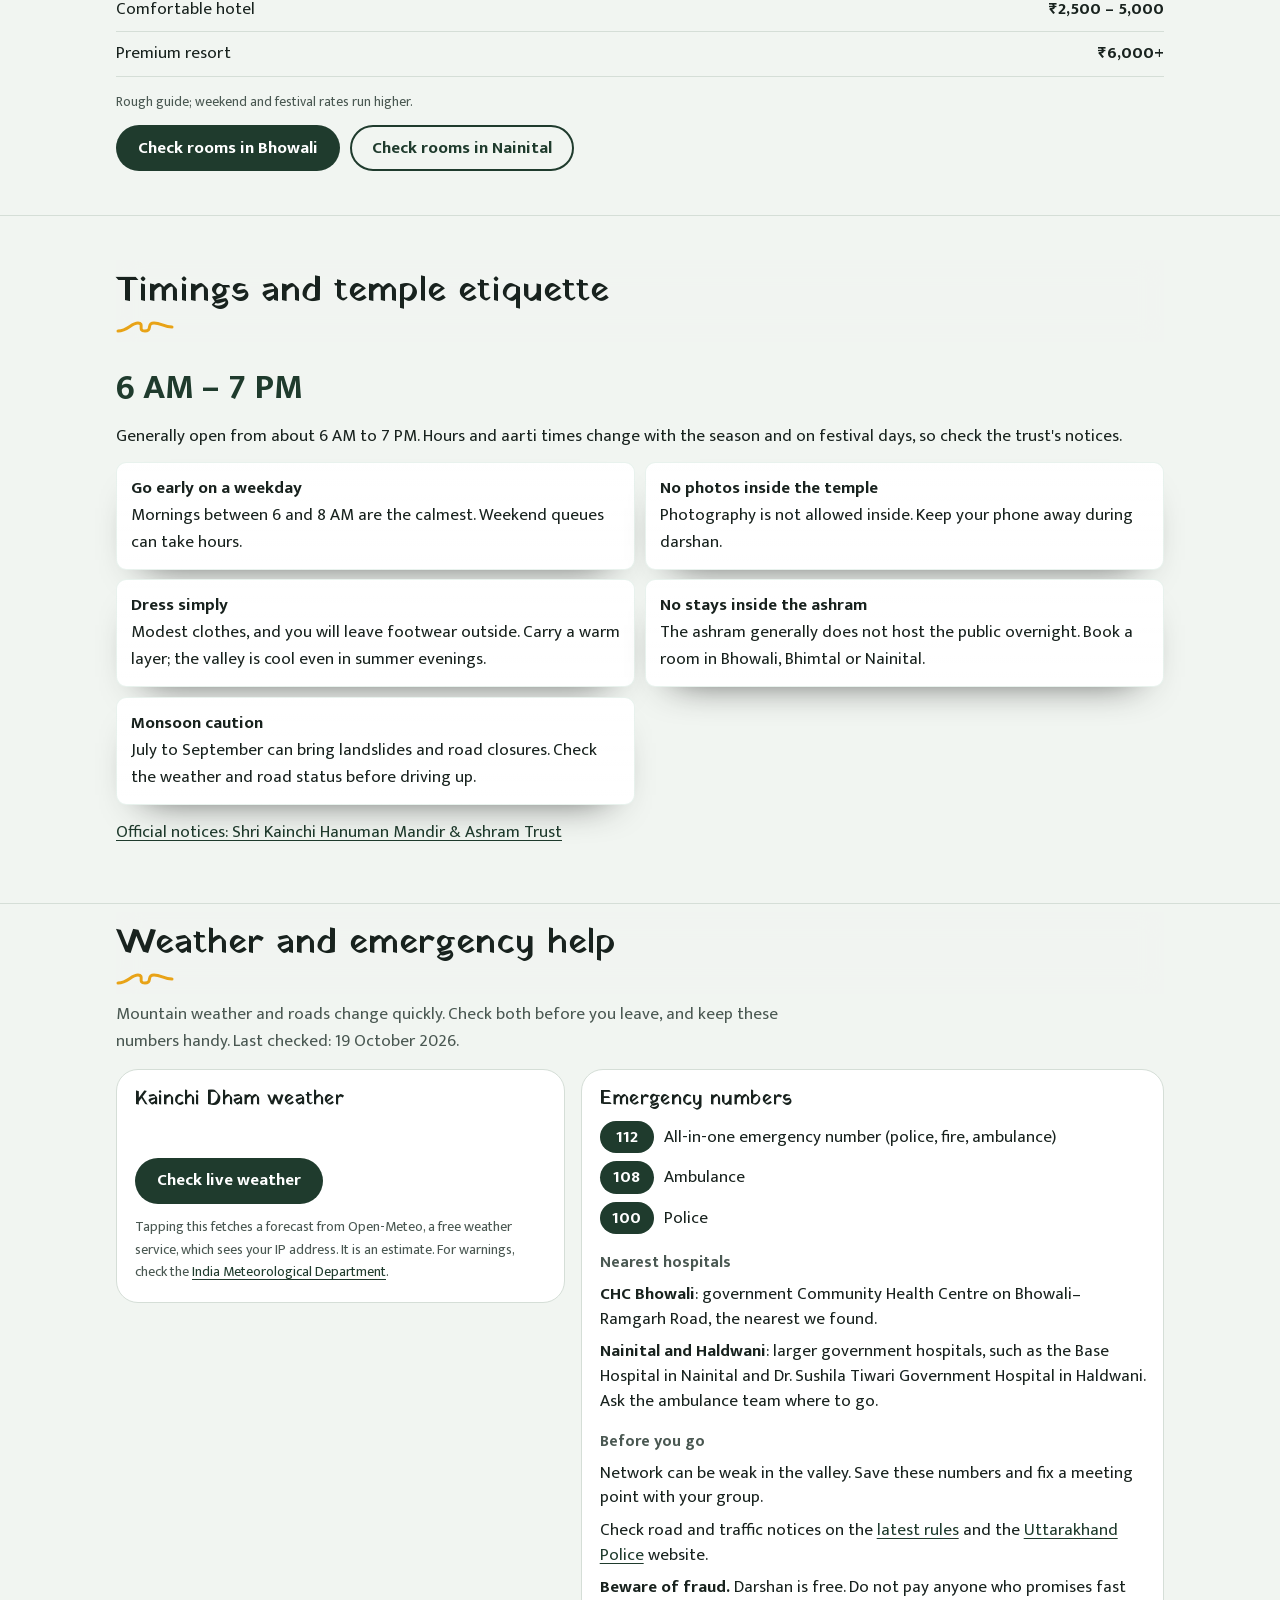
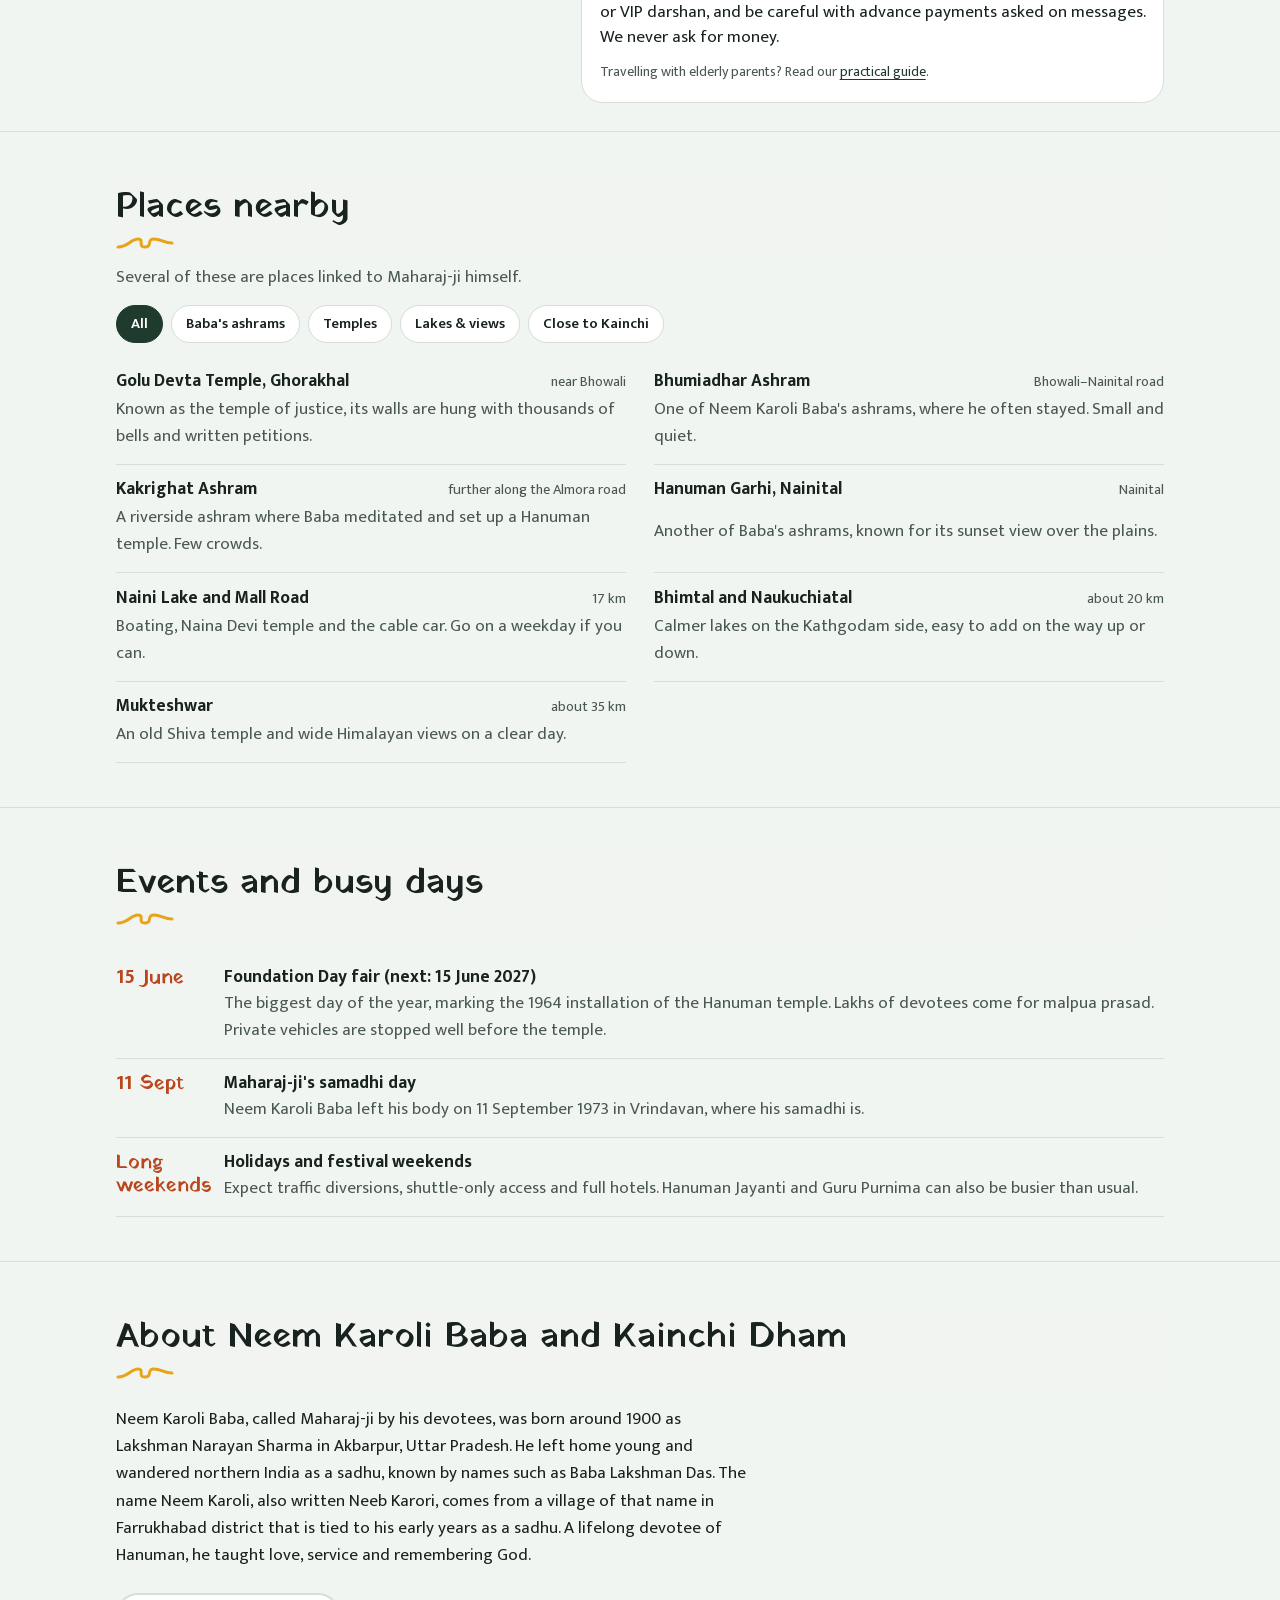
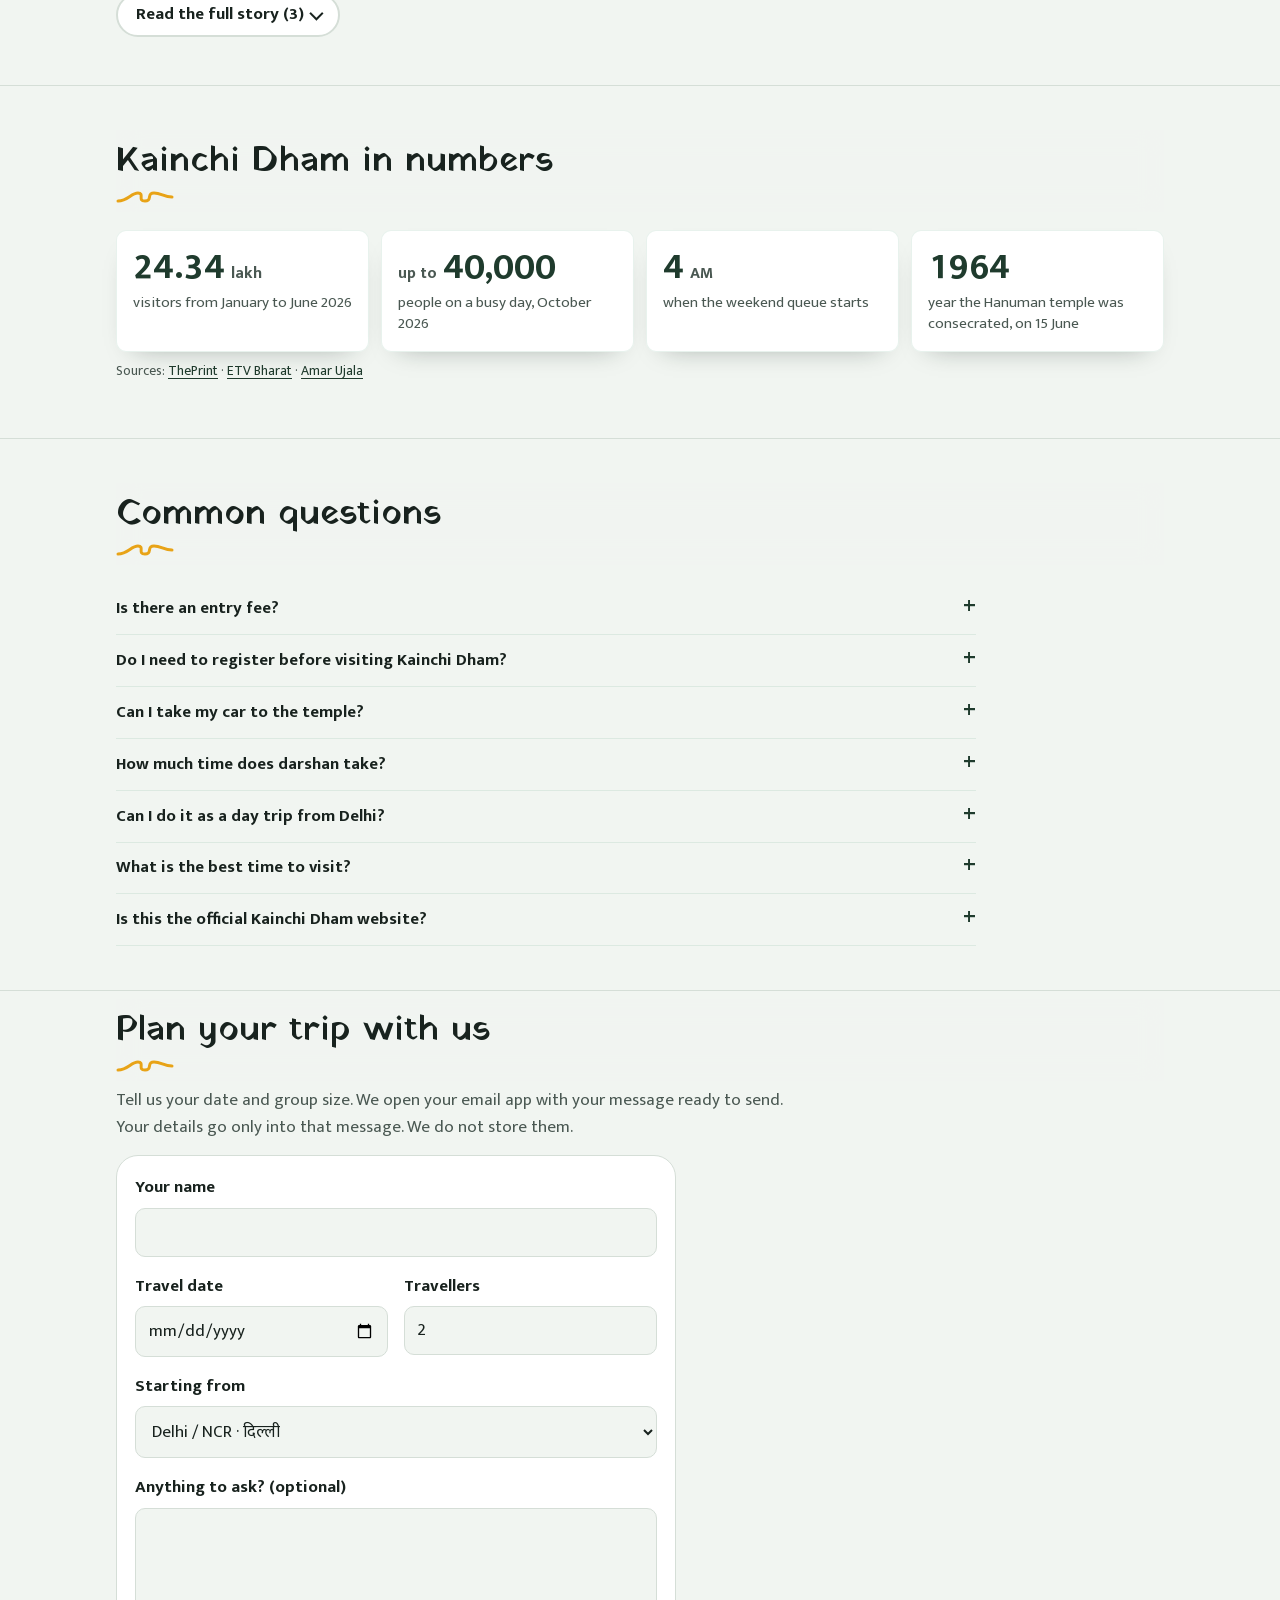
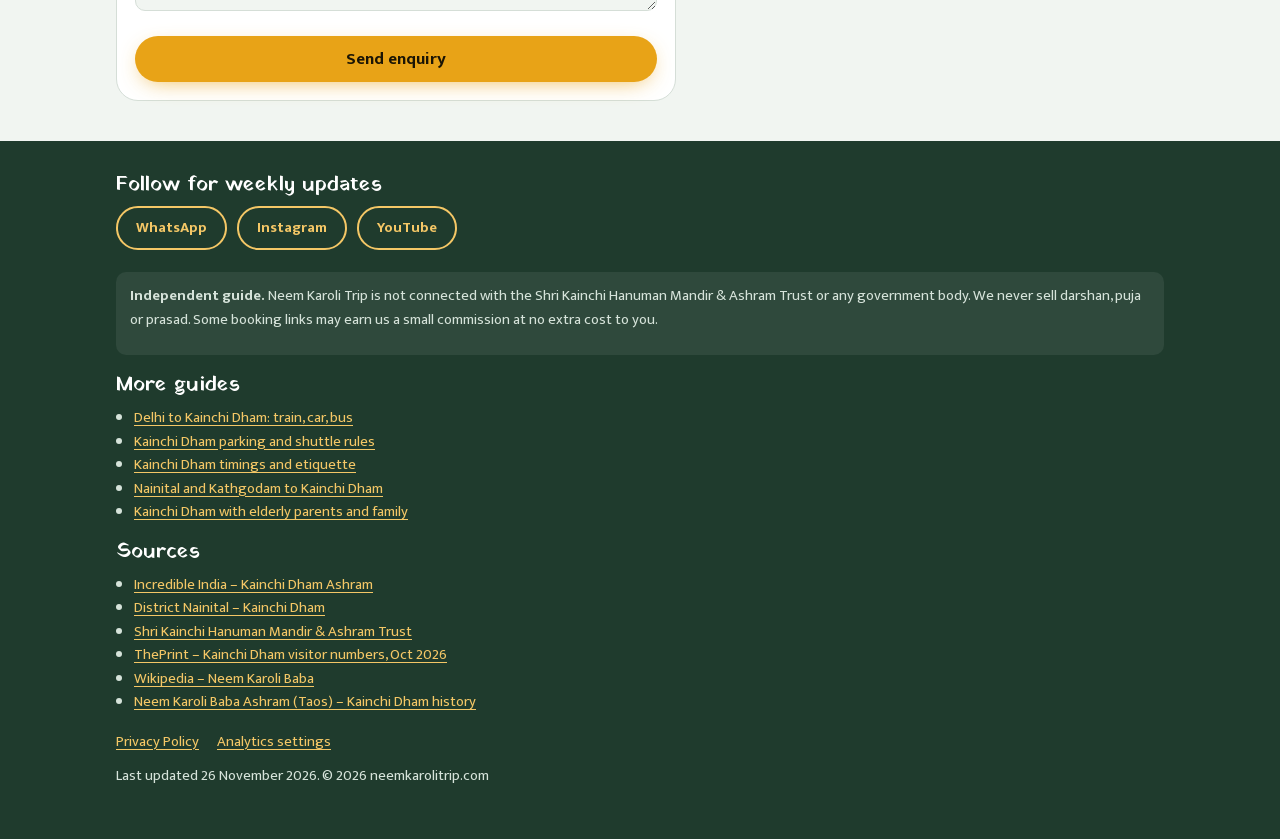
==== commit 5322d15c: "Weekly freshness check, 26 Nov 2026 (no rule changes) Re-verified rules against today's searches; da" ====
--- a/index.html
+++ b/index.html
@@ -83,7 +83,7 @@
       "mainEntity": [
         {"@type": "Question", "name": "What are the Kainchi Dham temple timings?", "acceptedAnswer": {"@type": "Answer", "text": "The temple is generally open from about 6:00 AM to 7:00 PM. Hours change on festival days, so check the temple trust's notices before you go."}},
         {"@type": "Question", "name": "Is there an entry fee at Kainchi Dham?", "acceptedAnswer": {"@type": "Answer", "text": "No. Darshan at Kainchi Dham is free."}},
-        {"@type": "Question", "name": "Do I need registration to visit Kainchi Dham?", "acceptedAnswer": {"@type": "Answer", "text": "Not yet. As of 24 November 2026 no registration is needed. Officials plan weekend registration with a daily limit of about 20,000 to 25,000 visitors, but no start date has been announced."}},
+        {"@type": "Question", "name": "Do I need registration to visit Kainchi Dham?", "acceptedAnswer": {"@type": "Answer", "text": "Not yet. As of 26 November 2026 no registration is needed. Officials plan weekend registration with a daily limit of about 20,000 to 25,000 visitors, but no start date has been announced."}},
         {"@type": "Question", "name": "Can I drive my own car to Kainchi Dham?", "acceptedAnswer": {"@type": "Answer", "text": "On normal weekdays you can drive up to the parking areas. On busy weekends, holidays and fair days, police send private vehicles to set parking lots such as Bhimtal Vikas Bhawan or Bhowali Sanatorium, and shuttles take visitors to the temple."}},
         {"@type": "Question", "name": "Can I stay inside the Kainchi Dham ashram?", "acceptedAnswer": {"@type": "Answer", "text": "The ashram generally does not offer overnight stays to the public. Book a hotel or homestay in Bhowali, Bhimtal or Nainital before you travel."}},
         {"@type": "Question", "name": "Which is the nearest railway station to Kainchi Dham?", "acceptedAnswer": {"@type": "Answer", "text": "Kathgodam, about 40 km away (around 1 to 1.5 hours by taxi)."}},
@@ -97,8 +97,8 @@
 <style id="critical">/* AUTO-GENERATED by tools/make-critical.py: the rules the first screen needs. Edit style.css, then re-run the tool. */
 :root{--pine:#1F3B2D;--pine-2:#2C5240;--marigold:#E8A317;--sindoor:#B9461E;--river:#3F6670;--mist:#F1F5F1;--paper:#FFFFFF;--ink:#18221E;--ink-2:#4A5852;--line:#D5DED7;--bg:var(--mist);--surface:var(--paper);--text:var(--ink);--muted:var(--ink-2);--accent:var(--pine);--accent-ink:#FFFFFF;--hl:var(--marigold);--alert:var(--sindoor);--radius-lg:22px;--radius-sm:10px;}@media (prefers-color-scheme: dark){:root:not([data-theme="light"]){--bg:#0F1915;--surface:#16231D;--text:#E6EDE8;--muted:#A7B6AE;--line:#2A3B33;--accent:#7FB79A;--accent-ink:#0F1915;--hl:#F0B73A;--alert:#F08A5D;color-scheme:dark;}}:root[data-theme="dark"]{--bg:#0F1915;--surface:#16231D;--text:#E6EDE8;--muted:#A7B6AE;--line:#2A3B33;--accent:#7FB79A;--accent-ink:#0F1915;--hl:#F0B73A;--alert:#F08A5D;color-scheme:dark;}*{box-sizing:border-box}html{scroll-behavior:smooth;-webkit-text-size-adjust:100%}@media (prefers-reduced-motion: reduce){html{scroll-behavior:auto}}body{margin:0;background:var(--bg);color:var(--text);font-family:"Mukta","Mukta Fallback",system-ui,-apple-system,"Segoe UI",sans-serif;font-size:17px;line-height:1.6;}html[data-lang="en"] body [lang="hi"],html[data-lang="hi"] body [lang="en"]{display:none !important}a{color:var(--accent);text-underline-offset:3px}h1,h2,h3{font-family:"Yatra One","Yatra Fallback","Mukta","Mukta Fallback",serif;font-weight:400;line-height:1.2;margin:0}h2{font-size:clamp(1.6rem,4.5vw,2.2rem);color:var(--text)}p{margin:0 0 .8em}.wrap{max-width:860px;margin:0 auto;padding:0 16px}.sr-only{position:absolute;width:1px;height:1px;overflow:hidden;clip:rect(0 0 0 0);white-space:nowrap}.bar{position:sticky;top:0;z-index:20;background:var(--pine);color:#fff;box-shadow:0 1px 0 rgba(0,0,0,.15)}.bar .wrap{display:flex;align-items:center;justify-content:space-between;gap:12px;min-height:56px}.brand{display:flex;align-items:center;gap:10px;color:#fff;text-decoration:none;font-weight:700;font-size:1.05rem}.brand svg{flex:none}.lang{display:flex;background:rgba(255,255,255,.12);border-radius:999px;padding:3px}.lang button{border:0;background:transparent;color:#fff;font:inherit;font-weight:600;padding:4px 12px;border-radius:999px;cursor:pointer}.lang button[aria-pressed="true"]{background:var(--marigold);color:#1B1505}.chips{background:var(--surface);border-bottom:1px solid var(--line);position:sticky;top:56px;z-index:19}.chips-in{display:flex;align-items:center;max-width:860px;margin:0 auto}.chips nav{display:flex;gap:8px;overflow-x:auto;padding:10px 16px;flex:1;min-width:0;scrollbar-width:none;-webkit-mask-image:linear-gradient(to right,#000 calc(100% - 26px),transparent);mask-image:linear-gradient(to right,#000 calc(100% - 26px),transparent)}.chips nav.at-end{-webkit-mask-image:none;mask-image:none}.chips a{flex:none;text-decoration:none;color:var(--text);border:1px solid var(--line);border-radius:999px;padding:4px 12px;font-size:.92rem;white-space:nowrap}.hero{background:var(--pine);color:#fff;overflow:hidden}.hero .wrap{padding-top:28px;padding-bottom:0}.hero h1{font-size:clamp(2.1rem,8vw,3.6rem);color:#fff;max-width:8.58em}.hero .lede{font-size:1.1rem;max-width:36ch;color:#DCE8E0;margin:14px 0 20px}.cta{display:flex;flex-wrap:wrap;gap:10px;margin-bottom:8px}.btn{display:inline-flex;align-items:center;justify-content:center;gap:8px;min-height:46px;padding:0 20px;border-radius:999px;font:inherit;font-weight:700;text-decoration:none;border:2px solid transparent;cursor:pointer}.btn-main{background:var(--marigold);color:#1B1505}.btn-ghost{border-color:rgba(255,255,255,.55);color:#fff;background:transparent}.facts{display:flex;flex-wrap:wrap;gap:6px 18px;font-size:.95rem;color:#CFE0D5;padding:14px 0 22px}.facts b{color:#fff;font-weight:700}section{padding:44px 0;border-bottom:1px solid var(--line);scroll-margin-top:104px}.sec-head{margin-bottom:18px}.sec-head p{color:var(--muted);margin-top:6px;max-width:60ch}.src{font-size:.85rem;color:var(--muted)}.route ul{margin:6px 0 0;padding-left:18px}.dos li{background:var(--surface);border:1px solid var(--line);border-radius:var(--radius-sm);padding:12px 14px}.dos b{display:block}.places p{grid-column:1 / -1;margin:0;color:var(--muted)}.events p{margin:2px 0 0;color:var(--muted)}.story p{max-width:64ch}.story .pull{font-family:"Yatra One","Yatra Fallback",serif;max-width:39.23em;font-size:1.35rem;line-height:1.35;color:var(--accent);border-left:4px solid var(--hl);padding-left:14px;margin:18px 0}details.faq{border-bottom:1px solid var(--line);padding:12px 0}details.faq summary{cursor:pointer;font-weight:700;font-size:1.05rem;list-style:none;display:flex;justify-content:space-between;gap:12px}details.faq summary::after{content:"+";font-size:1.4rem;line-height:1;color:var(--accent)}details.faq p{margin:8px 0 0;color:var(--muted)}:root{--hill-0:#6E8377;  /* far Himalaya, hazy */--snow:#F3E6CC;    /* snow caps in sunrise light */--hill-1:#4A6A57;--hill-2:#355F4A;--hill-3:#24463A;--hill-4:#1A3327;  /* river bank */--ease:cubic-bezier(.2,.7,.2,1);}.bar{top:env(safe-area-inset-top,0px)}.chips{top:calc(56px + env(safe-area-inset-top,0px))}.chips a{transition:background .25s,border-color .25s,color .25s}.progress{position:absolute;left:0;right:0;bottom:-3px;height:3px;pointer-events:none}.progress span{display:block;height:100%;background:linear-gradient(90deg,var(--marigold),#F4C766);transform-origin:0 50%;transform:scaleX(0);box-shadow:0 0 10px rgba(232,163,23,.55)}.hero{position:relative;background:linear-gradient(180deg,#10211A 0%,var(--pine) 48%,var(--hill-4) 100%)}.hero .scene + .wrap{padding-top:0}.hero-copy{position:relative;z-index:2;will-change:transform,opacity}.hero-copy > *{animation:rise .9s var(--ease) both}.hero-copy > :nth-child(2){animation-delay:.08s}.hero-copy > :nth-child(3){animation-delay:.16s}.hero-copy > :nth-child(4){animation-delay:.24s}.live{display:inline-flex;align-items:center;gap:8px;max-width:100%;padding:6px 14px 6px 10px;margin-bottom:14px;border-radius:999px;background:rgba(255,255,255,.08);border:1px solid rgba(255,255,255,.18);color:#F1F5F1;text-decoration:none;font-size:.92rem;line-height:1.3;-webkit-backdrop-filter:blur(6px);backdrop-filter:blur(6px)}.live .dot{flex:none;width:9px;height:9px;border-radius:50%;background:#5BD08A;animation:ping 2s infinite}.live .tag{flex:none;font-weight:700;color:#F4C766;letter-spacing:.04em;text-transform:uppercase;font-size:.78rem}.live-text{min-width:0;overflow:hidden;text-overflow:ellipsis;white-space:nowrap;transition:opacity .35s,transform .35s}.scene{position:relative;height:clamp(220px,41vw,640px);margin-top:4px;overflow:hidden;background:linear-gradient(180deg,rgba(232,163,23,0) 0%,rgba(232,163,23,.20) 55%,rgba(185,70,30,.30) 100%)}.scene .layer{position:absolute;left:0;bottom:0;width:100%;height:80%;will-change:transform}.sun{position:absolute;left:56%;top:2%;width:clamp(90px,18vw,170px);aspect-ratio:1;border-radius:50%;background:radial-gradient(circle,#FFE9B0 0%,#F4C766 34%,rgba(232,163,23,.42) 56%,rgba(232,163,23,0) 72%);animation:sunrise 2.8s var(--ease) both}@media (min-width:760px){.scene{height:min(32.5vw,620px)}.scene .layer{height:100%}.sun{top:6%;width:clamp(120px,13vw,200px)}}.road{stroke-dasharray:1;stroke-dashoffset:1;animation:draw 2.4s .5s var(--ease) forwards}.river{stroke-dasharray:16 34;opacity:.8;animation:flow 6s linear infinite}.flag{transform-box:fill-box;transform-origin:0 50%;animation:wave 2.8s ease-in-out infinite}.door-glow{opacity:0;animation:doorglow 4.5s 2.8s ease-in-out infinite}.lights{position:absolute;inset:0;pointer-events:none}.lights i{position:absolute;left:var(--x);bottom:7%;width:6px;height:9px;border-radius:50% 50% 50% 50%/60% 60% 40% 40%;background:radial-gradient(circle at 50% 60%,#FFF3C4 0%,#F4C766 45%,rgba(232,163,23,0) 76%);box-shadow:0 0 12px 3px rgba(244,199,102,.5);opacity:0;animation:float var(--d) var(--t) linear infinite}.btn{position:relative;overflow:hidden;transition:transform .2s var(--ease),box-shadow .3s,background .3s,color .3s,border-color .3s}.btn-main{box-shadow:0 6px 22px -8px rgba(232,163,23,.8)}.btn-main::after{content:"";position:absolute;inset:0;pointer-events:none;background:linear-gradient(110deg,transparent 35%,rgba(255,255,255,.55) 50%,transparent 65%);transform:translateX(-130%);animation:sheen 6s 2.2s ease-in-out infinite}.ask{padding:0 0 36px;background:linear-gradient(180deg,var(--hill-4) 0 56px,var(--bg) 56px)}.ask-card{background:var(--surface);border:1px solid var(--line);border-radius:var(--radius-lg);padding:20px;box-shadow:0 22px 44px -24px rgba(10,20,15,.55)}.ask-card h2{display:flex;align-items:center;gap:10px;font-size:1.45rem}.ask-card h2 svg{flex:none}.ask-form{display:flex;gap:8px;margin:14px 0 10px}.ask-form input{flex:1;min-width:0;font:inherit;padding:10px 16px;border:1.5px solid var(--line);border-radius:999px;background:var(--bg);color:var(--text);min-height:48px;transition:border-color .2s,box-shadow .2s}.ask-form .btn{flex:none;min-height:48px}.ask-chips{display:flex;flex-wrap:wrap;gap:8px}.ask-chips button{font:inherit;font-size:.92rem;border:1px solid var(--line);background:transparent;color:var(--text);border-radius:999px;padding:5px 12px;cursor:pointer;transition:border-color .2s,color .2s}.ask-out{margin-top:16px;border-top:1px dashed var(--line);padding-top:14px;min-height:5.5em}.ask-q{font-weight:700;margin:0 0 4px;color:var(--muted)}.ask-q::before{content:"\201C"}.ask-q::after{content:"\201D"}.ask-a{margin:0 0 8px;font-size:1.05rem}.stat .big small{font-family:"Mukta","Mukta Fallback",system-ui,sans-serif;font-size:1rem;font-weight:700;color:var(--muted)}.stat p{margin:6px 0 0;color:var(--muted);font-size:.95rem;line-height:1.35}.journey .leg{display:block;color:var(--muted)}.hl-sweep{background:linear-gradient(transparent 60%,rgba(232,163,23,.38) 60%) no-repeat 0 0/0% 100%;transition:background-size .9s var(--ease) .15s}.sec-head{display:contents}.sec-head > p{max-width:60ch}.sec-head > :last-child{margin-bottom:18px}.scene{transform-origin:62% 100%;will-change:transform}@media (prefers-reduced-motion: reduce){*,*::before,*::after{animation:none !important;transition:none !important}.lights{display:none}.road{stroke-dashoffset:0}}.toast{position:fixed;left:50%;bottom:20px;z-index:70;transform:translate(-50%,24px);opacity:0;pointer-events:none;display:flex;align-items:center;gap:10px;width:max-content;max-width:calc(100vw - 32px);padding:12px 18px;border-radius:999px;background:var(--pine);color:#fff;font-weight:600;font-size:.95rem;box-shadow:0 14px 34px -12px rgba(16,33,26,.6);transition:transform .35s var(--ease),opacity .35s}.toast .spin{flex:none;width:16px;height:16px;border-radius:50%;border:2.5px solid rgba(244,199,102,.35);border-top-color:#F4C766;animation:spin .8s linear infinite}@media (prefers-reduced-motion: reduce){.ripple,.toast .spin,.result .breakdown,.result .days{animation:none}.toast{transition:none}}.consent{position:fixed;left:12px;right:12px;bottom:12px;z-index:60;max-width:560px;margin:0 auto;background:var(--surface);color:var(--text);border:1px solid var(--line);border-radius:18px;padding:16px 18px;box-shadow:0 18px 40px -16px rgba(16,33,26,.45);font-size:.95rem;line-height:1.5;animation:rise .5s var(--ease) both}.consent[hidden]{display:none}.consent p{margin:0 0 12px}.consent .row{display:flex;flex-wrap:wrap;gap:10px}.consent button{min-height:44px;padding:0 20px;border-radius:999px;font:inherit;font-weight:700;cursor:pointer;border:2px solid var(--accent)}.consent .yes{background:var(--accent);color:var(--accent-ink)}.consent .no{background:transparent;color:var(--accent)}.stars{position:absolute;left:0;right:0;top:0;height:62%;pointer-events:none;opacity:0;transition:opacity 1.2s}.stars i{position:absolute;left:0;top:0;width:2px;height:2px;border-radius:50%;background:#fff}.stars i.b{animation:twinkle 3.2s ease-in-out infinite}.stars i.c{animation:twinkle 4.6s 1.4s ease-in-out infinite}.moon{position:absolute;left:66%;top:8%;width:clamp(44px,7vw,70px);aspect-ratio:1;border-radius:50%;background:radial-gradient(circle at 38% 36%,#FFFBEA 0%,#F3EBCF 55%,#D9CFAE 100%);box-shadow:0 0 30px 8px rgba(255,246,214,.28),inset -10px -6px 0 0 rgba(0,0,0,.08);opacity:0;transform:translateY(20%);transition:opacity 1.2s,transform 1.2s}.sky-now{position:absolute;left:12px;top:10px;z-index:3;display:inline-flex;align-items:center;gap:6px;padding:4px 12px;border-radius:999px;background:rgba(10,20,16,.42);color:#F1F5F1;font-size:.82rem;font-weight:600;-webkit-backdrop-filter:blur(6px);backdrop-filter:blur(6px);pointer-events:none}.sky-now:empty{display:none}.hero[data-sky="day"]{background:linear-gradient(180deg,#163A36 0%,#2A5848 50%,var(--hill-4) 100%);--snow:#FFFFFF;--hill-0:#7C9488}.hero[data-sky="day"] .scene{background:linear-gradient(180deg,rgba(200,230,220,0) 0%,rgba(225,235,200,.12) 55%,rgba(232,200,120,.16) 100%)}.hero[data-sky="day"] .sun{top:-4%;background:radial-gradient(circle,#FFFDF2 0%,#FFF1BF 32%,rgba(255,236,170,.4) 56%,rgba(255,236,170,0) 72%)}.hero .sun{transition:top 1.2s var(--ease),opacity 1s}:root{--map-a:#EEF2E6;--map-b:#E2EBDD;--map-hill1:#B9CDBE;--map-hill2:#93B19C;--map-snow:#FFFFFF;--map-lake:#9CC6CF;--map-text:#2B3A33}@media (prefers-color-scheme: dark){:root:not([data-theme="light"]){--map-a:#18261F;--map-b:#1C2E25;--map-hill1:#2E473B;--map-hill2:#3A5949;--map-snow:#C9D3CC;--map-lake:#3F6670;--map-text:#D9E3DC}}:root[data-theme="dark"]{--map-a:#18261F;--map-b:#1C2E25;--map-hill1:#2E473B;--map-hill2:#3A5949;--map-snow:#C9D3CC;--map-lake:#3F6670;--map-text:#D9E3DC}.rm-plain-a{stop-color:var(--map-a)}.rm-plain-b{stop-color:var(--map-b)}.rm-legend text{font:600 11px "Mukta","Mukta Fallback",system-ui,sans-serif;fill:var(--map-text)}.rm-stop text{font:600 12.5px "Mukta","Mukta Fallback",system-ui,sans-serif;fill:var(--map-text);paint-order:stroke;stroke:var(--surface);stroke-width:3px;stroke-linejoin:round;opacity:.75;transition:opacity .35s}.rm-stop:not(.major) text{display:none}.rm-stop.end text{font-size:14px;font-weight:700}@media (prefers-reduced-motion: reduce){.stars i{animation:none}}:root{--glass:rgba(255,255,255,.70);--glass-strong:rgba(255,255,255,.86);--glass-line:rgba(255,255,255,.55);--bg-glass:rgba(241,245,241,.82)}@media (prefers-color-scheme: dark){:root:not([data-theme="light"]){--glass:rgba(22,35,29,.62);--glass-strong:rgba(22,35,29,.80);--glass-line:rgba(127,183,154,.16);--bg-glass:rgba(15,25,21,.78)}}:root[data-theme="dark"]{--glass:rgba(22,35,29,.62);--glass-strong:rgba(22,35,29,.80);--glass-line:rgba(127,183,154,.16);--bg-glass:rgba(15,25,21,.78)}.bar-tools{display:flex;align-items:center;gap:8px}.theme-btn{flex:none;width:40px;height:40px;display:grid;place-items:center;border:0;border-radius:50%;background:rgba(255,255,255,.12);color:#fff;cursor:pointer;transition:background .25s,transform .2s}.theme-btn svg{width:20px;height:20px;transition:transform .5s var(--ease),opacity .3s}.theme-btn .moon-i{position:absolute;opacity:0;transform:rotate(-90deg) scale(.6)}.theme-btn{position:relative}.brand{white-space:nowrap}@media (max-width:380px){.bar .wrap{gap:8px}.brand{gap:7px;font-size:.98rem}.brand svg{width:26px;height:26px}.theme-btn{width:34px;height:34px}.bar-tools{gap:6px}.lang button{padding:4px 9px}}.theme-dark .theme-btn .sun-i{opacity:0;transform:rotate(90deg) scale(.6)}.theme-dark .theme-btn .moon-i{opacity:1;transform:none}@supports ((-webkit-backdrop-filter:blur(1px)) or (backdrop-filter:blur(1px))){.bar{background:rgba(31,59,45,.92);-webkit-backdrop-filter:saturate(160%) blur(14px);backdrop-filter:saturate(160%) blur(14px)}.chips{background:var(--glass);border-bottom-color:var(--glass-line);-webkit-backdrop-filter:saturate(160%) blur(14px);backdrop-filter:saturate(160%) blur(14px)}.ask-card{background:var(--glass-strong);border-color:var(--glass-line);-webkit-backdrop-filter:saturate(150%) blur(18px);backdrop-filter:saturate(150%) blur(18px)}.toast{background:rgba(31,59,45,.86);-webkit-backdrop-filter:blur(12px);backdrop-filter:blur(12px)}}@media (prefers-color-scheme: dark){:root:not([data-theme="light"]) body::before{content:"";position:fixed;inset:0;z-index:-1;pointer-events:none;background:radial-gradient(900px 520px at 8% -6%,rgba(127,183,154,.13),transparent 62%),radial-gradient(760px 480px at 108% 38%,rgba(240,183,58,.08),transparent 62%),radial-gradient(700px 520px at 40% 115%,rgba(63,102,112,.16),transparent 64%),radial-gradient(rgba(127,183,154,.07) 1px,transparent 1.4px) 0 0/22px 22px}:root:not([data-theme="light"]) .route,.stay,.stat,.dos li,.status,.planner,.crowd,.routemap,.ask-card,details.faq{border-color:rgba(127,183,154,.18)}:root:not([data-theme="light"]) .route,.stay,.stat,.dos li,.status,.planner,.crowd,.routemap{background:linear-gradient(180deg,rgba(255,255,255,.04),rgba(255,255,255,.012)),var(--surface);box-shadow:inset 0 1px 0 rgba(255,255,255,.05),0 18px 40px -28px rgba(0,0,0,.85);transition:border-color .35s,box-shadow .35s}:root:not([data-theme="light"]) main h2{text-shadow:0 0 26px rgba(127,183,154,.28)}:root:not([data-theme="light"]) .progress span{box-shadow:0 0 14px rgba(240,183,58,.8)}}:root[data-theme="dark"] body::before{content:"";position:fixed;inset:0;z-index:-1;pointer-events:none;background:radial-gradient(900px 520px at 8% -6%,rgba(127,183,154,.13),transparent 62%),radial-gradient(760px 480px at 108% 38%,rgba(240,183,58,.08),transparent 62%),radial-gradient(700px 520px at 40% 115%,rgba(63,102,112,.16),transparent 64%),radial-gradient(rgba(127,183,154,.07) 1px,transparent 1.4px) 0 0/22px 22px}:root[data-theme="dark"] .route,.stay,.stat,.dos li,.status,.planner,.crowd,.routemap,.ask-card,details.faq{border-color:rgba(127,183,154,.18)}:root[data-theme="dark"] .route,.stay,.stat,.dos li,.status,.planner,.crowd,.routemap{background:linear-gradient(180deg,rgba(255,255,255,.04),rgba(255,255,255,.012)),var(--surface);box-shadow:inset 0 1px 0 rgba(255,255,255,.05),0 18px 40px -28px rgba(0,0,0,.85);transition:border-color .35s,box-shadow .35s}:root[data-theme="dark"] main h2{text-shadow:0 0 26px rgba(127,183,154,.28)}:root[data-theme="dark"] .progress span{box-shadow:0 0 14px rgba(240,183,58,.8)}@media (min-width:760px){.hero{min-height:calc(100svh - var(--stick,108px));display:flex;flex-direction:column}.hero-copy{flex:1 0 auto;display:flex;flex-direction:column;justify-content:center;padding-top:clamp(24px,5vh,64px) !important}.hero h1{font-size:clamp(2.6rem,5.4vw,4.6rem);max-width:9.19em;letter-spacing:.005em;text-shadow:0 6px 36px rgba(0,0,0,.35)}.hero .lede{font-size:clamp(1.1rem,1.6vw,1.3rem);max-width:42ch}.scene{margin-top:-10vw}.sky-now{top:auto;bottom:14px;left:max(12px,calc((100% - var(--wrapw,860px)) / 2 + 16px))}.sun::before{content:"";position:absolute;left:50%;top:50%;width:1100%;aspect-ratio:1;margin:-550% 0 0 -550%;pointer-events:none;background:repeating-conic-gradient(from 0deg,rgba(255,236,190,0) 0deg 7deg,rgba(255,236,190,.10) 9deg 11deg,rgba(255,236,190,0) 13deg 19deg);-webkit-mask:radial-gradient(circle,#000 0 10%,transparent 58%);mask:radial-gradient(circle,#000 0 10%,transparent 58%);animation:rays 160s linear infinite}.hero[data-sky="day"] .sun::before{opacity:.7}.scene .layer[data-depth]{transform-origin:50% 100%;animation:kenburns 34s ease-in-out infinite alternate}.scene .layer[data-depth="0.42"]{animation-duration:46s}.scene .layer[data-depth="0.30"]{animation-duration:40s;animation-delay:-8s}.scene .layer[data-depth="0.18"]{animation-duration:32s;animation-delay:-14s}.scene .layer[data-depth="0.08"]{animation-duration:28s;animation-delay:-4s}}@media (min-width:1024px){:root{--wrapw:1080px}.wrap{max-width:1080px}.chips-in{max-width:1080px}.sec-head > p{max-width:70ch}details.faq{max-width:860px}}@media (prefers-reduced-motion: reduce){.scene .layer[data-depth],.sun::before{animation:none}}.saved{margin:0 0 16px;padding:14px 16px;border:1px solid var(--line);border-radius:var(--radius-lg);background:var(--surface)}.ask-recent,.ask-sugg{display:flex;flex-wrap:wrap;align-items:center;gap:8px;margin-top:10px}.f-count{font-size:.85rem;color:var(--muted);margin-left:2px}.alertbar{background:linear-gradient(90deg,#9E3A17,#C9561F 55%,#D9771F);color:#fff;position:relative;z-index:3}.alertbar[hidden]{display:none}.alertbar .wrap{display:flex;align-items:center;gap:10px;min-height:46px;padding-top:7px;padding-bottom:7px}.alertbar p{margin:0;flex:1;min-width:0;font-size:.95rem;line-height:1.35}.alertbar a{color:#fff;font-weight:700;white-space:nowrap;text-underline-offset:3px}.ab-dot{flex:none;width:10px;height:10px;border-radius:50%;background:#FFE7B8;animation:abping 1.8s infinite}.ab-x{flex:none;width:34px;height:34px;border:0;border-radius:50%;background:rgba(255,255,255,.14);color:#fff;font:inherit;cursor:pointer}@media (prefers-reduced-motion: reduce){.ab-dot{animation:none}}@media (max-width:760px){.bar{-webkit-backdrop-filter:blur(8px) !important;backdrop-filter:blur(8px) !important}.chips{-webkit-backdrop-filter:blur(8px) !important;backdrop-filter:blur(8px) !important}}.hero h1 .wd{display:inline-block;animation:wordrise .8s var(--ease) both;animation-delay:calc(var(--k,0) * 90ms + 120ms)}.hero h1 .rot{display:inline-grid;vertical-align:top;max-width:100%;animation:wordrise .8s var(--ease) both;animation-delay:calc(var(--k,0) * 90ms + 120ms)}.rot > span{grid-area:1 / 1;background:linear-gradient(90deg,#FFE3A0,#F4C766 40%,#E8A317);-webkit-background-clip:text;background-clip:text;color:transparent;opacity:0;transform:translateY(.35em);filter:blur(5px);transition:opacity .55s var(--ease),transform .55s var(--ease),filter .55s var(--ease)}.rot > span.on{opacity:1;transform:none;filter:none}.diya-fx{position:absolute;inset:0;width:100%;height:100%;z-index:1;pointer-events:none}.hero.fx-on .lights{display:none}@media (prefers-reduced-motion: reduce){.hero h1 .wd,.hero h1 .rot{animation:none}.rot > span{transition:none}}.date-crowd{margin:8px 0 0;font-size:.93rem;color:var(--text);line-height:1.5}.date-crowd:empty{display:none}.cal-row{display:flex;flex-wrap:wrap;gap:8px;margin-top:10px;padding:12px;border:1px dashed var(--accent);border-radius:var(--radius-sm);animation:softin .3s var(--ease)}.cal-row[hidden]{display:none}.chips-all{flex:none;display:inline-flex;align-items:center;gap:6px;margin:0 14px 0 2px;min-height:38px;padding:0 13px;font:inherit;font-size:.92rem;font-weight:600;color:var(--accent-ink);background:var(--accent);border:1px solid var(--accent);border-radius:999px;cursor:pointer}.chips-all svg{width:18px;height:18px}@media (min-width:960px){.chips-all{display:none}.chips nav{-webkit-mask-image:none;mask-image:none}}.menu-sheet{position:fixed;inset:0;z-index:65;display:flex;align-items:flex-end;justify-content:center}.menu-sheet[hidden]{display:none}.menu-back{position:absolute;inset:0;background:rgba(8,16,12,.55);opacity:0;transition:opacity .22s}.menu-panel{position:relative;width:100%;max-width:560px;max-height:84vh;max-height:84dvh;overflow:auto;background:var(--surface);color:var(--text);border-radius:22px 22px 0 0;padding:6px 16px calc(18px + env(safe-area-inset-bottom,0px));box-shadow:0 -12px 40px rgba(0,0,0,.28);transform:translateY(28px);opacity:0;transition:transform .26s cubic-bezier(.2,.8,.2,1),opacity .22s}.menu-grab{width:42px;height:4px;border-radius:4px;background:var(--line);margin:8px auto 4px}.menu-head{display:flex;align-items:center;justify-content:space-between;gap:12px;padding:6px 2px 10px}.menu-title{margin:0;font-weight:700;font-size:1.05rem}.menu-x{flex:none;width:40px;height:40px;display:grid;place-items:center;font:inherit;font-size:1.5rem;line-height:1;color:var(--text);background:transparent;border:1px solid var(--line);border-radius:50%;cursor:pointer}.menu-list{list-style:none;margin:0;padding:0;display:grid;grid-template-columns:1fr 1fr;gap:8px}.menu-list a{display:flex;align-items:center;gap:10px;min-height:54px;padding:8px 12px;text-decoration:none;color:var(--text);background:var(--bg);border:1px solid var(--line);border-radius:14px;font-weight:600;line-height:1.25}.menu-list a .mi{flex:none;font-size:1.25rem;line-height:1}@media (prefers-reduced-motion: reduce){.menu-back,.menu-panel{transition:none}}@keyframes rise{from{opacity:0;transform:translateY(18px)}to{opacity:1;transform:none}}@keyframes ping{0%{box-shadow:0 0 0 0 rgba(91,208,138,.55)}70%{box-shadow:0 0 0 10px rgba(91,208,138,0)}100%{box-shadow:0 0 0 0 rgba(91,208,138,0)}}@keyframes sunrise{from{transform:translateY(45%);opacity:.25}to{transform:none;opacity:1}}@keyframes draw{to{stroke-dashoffset:0}}@keyframes flow{to{stroke-dashoffset:-100}}@keyframes wave{50%{transform:scaleX(.8) skewY(-7deg)}}@keyframes doorglow{50%{opacity:.85}}@keyframes float{0%{opacity:0;transform:translate(0,0) scale(.7)}12%{opacity:.95}65%{opacity:.6}100%{opacity:0;transform:translate(16px,-160px) scale(1)}}@keyframes sheen{0%{transform:translateX(-130%)}22%,100%{transform:translateX(130%)}}@keyframes softin{from{opacity:.35;transform:translateY(4px)}to{opacity:1;transform:none}}@keyframes spin{to{transform:rotate(360deg)}}@keyframes twinkle{50%{opacity:.25}}@keyframes rays{to{rotate:360deg}}@keyframes kenburns{from{scale:1}to{scale:1.045}}@keyframes abping{0%{box-shadow:0 0 0 0 rgba(255,231,184,.7)}70%{box-shadow:0 0 0 9px rgba(255,231,184,0)}100%{box-shadow:0 0 0 0 rgba(255,231,184,0)}}@keyframes wordrise{from{opacity:0;transform:translateY(.45em);filter:blur(6px)}to{opacity:1;transform:none;filter:none}}
 </style>
-<link rel="stylesheet" href="/style.css?v=20261124" id="fullCss" media="print" onload="this.media='all'">
-<noscript><link rel="stylesheet" href="/style.css?v=20261124"></noscript>
+<link rel="stylesheet" href="/style.css?v=20261126" id="fullCss" media="print" onload="this.media='all'">
+<noscript><link rel="stylesheet" href="/style.css?v=20261126"></noscript>
 </head>
 <body>
 
@@ -274,11 +274,11 @@
       <div class="ask-recent" id="askRecent" hidden></div>
       <div class="ask-out" id="askOut" aria-live="polite">
         <p class="ask-q" lang="en">Do I need registration?</p>
-        <p class="ask-a" lang="en">Not yet. As of 24 November 2026 no registration is needed. Officials plan weekend registration with a limit of about 20,000–25,000 visitors a day, but there is no start date. If it starts, register only on the official government portal.</p>
+        <p class="ask-a" lang="en">Not yet. As of 26 November 2026 no registration is needed. Officials plan weekend registration with a limit of about 20,000–25,000 visitors a day, but there is no start date. If it starts, register only on the official government portal.</p>
         <p class="ask-q" lang="hi">क्या रजिस्ट्रेशन ज़रूरी है?</p>
-        <p class="ask-a" lang="hi">अभी नहीं। 24 नवंबर 2026 तक रजिस्ट्रेशन की ज़रूरत नहीं है। अधिकारी वीकेंड के लिए रोज़ लगभग 20,000–25,000 श्रद्धालुओं की सीमा के साथ रजिस्ट्रेशन की योजना बना रहे हैं, पर शुरू होने की तारीख़ तय नहीं है।</p>
-      </div>
-      <p class="ask-note"><span lang="en">Answers come from this guide's own rules and FAQ, last checked 24 November 2026.</span><span lang="hi">जवाब इसी गाइड के नियमों और सवाल-जवाब से आते हैं, आख़िरी बार 24 नवंबर 2026 को जाँचे गए।</span></p>
+        <p class="ask-a" lang="hi">अभी नहीं। 26 नवंबर 2026 तक रजिस्ट्रेशन की ज़रूरत नहीं है। अधिकारी वीकेंड के लिए रोज़ लगभग 20,000–25,000 श्रद्धालुओं की सीमा के साथ रजिस्ट्रेशन की योजना बना रहे हैं, पर शुरू होने की तारीख़ तय नहीं है।</p>
+      </div>
+      <p class="ask-note"><span lang="en">Answers come from this guide's own rules and FAQ, last checked 26 November 2026.</span><span lang="hi">जवाब इसी गाइड के नियमों और सवाल-जवाब से आते हैं, आख़िरी बार 26 नवंबर 2026 को जाँचे गए।</span></p>
     </div>
   </div>
 </section>
@@ -311,15 +311,15 @@
       <div class="crowd-days" id="crowdDays" role="group" aria-label="Next 7 days / अगले 7 दिन"></div>
       <p class="crowd-note"><span lang="en">Our estimate from the day of the week, the season and fixed holiday and fair dates. Not official. Festivals like Hanuman Jayanti can be busier. Check the latest rules below.</span><span lang="hi">यह हमारा अनुमान है: हफ़्ते का दिन, मौसम और तय छुट्टियों व मेले की तारीख़ों के आधार पर। यह आधिकारिक नहीं है। हनुमान जयंती जैसे त्योहारों पर भीड़ ज़्यादा हो सकती है। नीचे ताज़ा नियम ज़रूर देखें।</span></p>
     </div>
-    <div class="status" data-checked="2026-11-24">
-      <span class="checked"><span lang="en">Last checked: 24 November 2026</span><span lang="hi">आख़िरी बार जाँचा: 24 नवंबर 2026</span></span>
+    <div class="status" data-checked="2026-11-26">
+      <span class="checked"><span lang="en">Last checked: 26 November 2026</span><span lang="hi">आख़िरी बार जाँचा: 26 नवंबर 2026</span></span>
       <p class="rule-legend"><span lang="en"><b>Active</b> = in force now · <b>Proposed</b> = announced, not started · <b>Past</b> = for reference</span><span lang="hi"><b>लागू</b> = अभी लागू है · <b>प्रस्तावित</b> = घोषणा हुई, शुरू नहीं हुआ · <b>बीत चुका</b> = सिर्फ़ जानकारी के लिए</span></p>
       <p class="stale-note" id="staleNote" hidden><span lang="en">This list was last checked <b class="stale-days"></b> days ago. Rules may have changed, so check the sources or our WhatsApp channel before you travel.</span><span lang="hi">यह सूची <b class="stale-days"></b> दिन पहले जाँची गई थी। नियम बदल चुके हो सकते हैं, इसलिए यात्रा से पहले स्रोत या हमारा WhatsApp चैनल ज़रूर देखें।</span></p>
       <ul data-fold="3" data-fold-what="rules">
         <li>
           <span class="rule-tag" data-state="proposed"><span lang="en">Proposed</span><span lang="hi">प्रस्तावित</span></span><strong><span lang="en">Registration: not needed yet, but planned</span><span lang="hi">रजिस्ट्रेशन: अभी ज़रूरी नहीं, पर तैयारी चल रही है</span></strong>
-          <p lang="en">You do not need to register as of 24 November 2026. No start date has been announced. The Nainital DM and SSP have proposed registration for weekends, with a limit of about 20,000–25,000 visitors a day, and entry may be stopped on very busy days. It may work like the Char Dham registration. If it starts, register only on the official government portal.</p>
-          <p lang="hi">24 नवंबर 2026 तक रजिस्ट्रेशन की ज़रूरत नहीं है और इसके शुरू होने की कोई तारीख़ घोषित नहीं हुई है। नैनीताल के डीएम और एसएसपी ने वीकेंड पर रजिस्ट्रेशन का प्रस्ताव भेजा है, जिसमें रोज़ लगभग 20,000–25,000 श्रद्धालुओं की सीमा होगी, और बहुत भीड़ वाले दिनों में प्रवेश रोका जा सकता है। यह चारधाम यात्रा रजिस्ट्रेशन की तरह हो सकता है। लागू होने पर केवल आधिकारिक सरकारी पोर्टल पर ही रजिस्टर करें।</p>
+          <p lang="en">You do not need to register as of 26 November 2026. No start date has been announced. The Nainital DM and SSP have proposed registration for weekends, with a limit of about 20,000–25,000 visitors a day, and entry may be stopped on very busy days. It may work like the Char Dham registration. If it starts, register only on the official government portal.</p>
+          <p lang="hi">26 नवंबर 2026 तक रजिस्ट्रेशन की ज़रूरत नहीं है और इसके शुरू होने की कोई तारीख़ घोषित नहीं हुई है। नैनीताल के डीएम और एसएसपी ने वीकेंड पर रजिस्ट्रेशन का प्रस्ताव भेजा है, जिसमें रोज़ लगभग 20,000–25,000 श्रद्धालुओं की सीमा होगी, और बहुत भीड़ वाले दिनों में प्रवेश रोका जा सकता है। यह चारधाम यात्रा रजिस्ट्रेशन की तरह हो सकता है। लागू होने पर केवल आधिकारिक सरकारी पोर्टल पर ही रजिस्टर करें।</p>
           <a class="src" href="https://www.etvbharat.com/en/state/authorities-to-make-registration-mandatory-for-visiting-kainchi-dham-shrine-in-uttarakhand-enn26100906005" rel="noopener" target="_blank"><span lang="en">Source: ETV Bharat, 9 Oct 2026</span><span lang="hi">स्रोत: ईटीवी भारत, 9 अक्टूबर 2026</span></a> ·
           <a class="src" href="https://www.businesstoday.in/india/story/hanuman-ansh-impact-authorities-propose-mandatory-registration-crowd-control-system-as-kainchi-dham-sees-50000-devotees-560023-2026-10-07" rel="noopener" target="_blank"><span lang="en">Business Today, 7 Oct 2026</span><span lang="hi">बिज़नेस टुडे, 7 अक्टूबर 2026</span></a>
         </li>
@@ -798,7 +798,7 @@
     </div>
     <div lang="en">
       <details class="faq"><summary>Is there an entry fee?</summary><p>No. Darshan is free. Small costs are the shuttle, parking and any prasad you buy.</p></details>
-      <details class="faq"><summary>Do I need to register before visiting Kainchi Dham?</summary><p>Not yet. As of 24 November 2026 no registration is needed. Officials plan weekend registration with a daily limit, but there is no start date. We will update this page the day it starts.</p></details>
+      <details class="faq"><summary>Do I need to register before visiting Kainchi Dham?</summary><p>Not yet. As of 26 November 2026 no registration is needed. Officials plan weekend registration with a daily limit, but there is no start date. We will update this page the day it starts.</p></details>
       <details class="faq"><summary>Can I take my car to the temple?</summary><p>On quiet weekdays you can drive to the parking near the temple. On busy weekends, holidays and fair days, police send private vehicles to set parking lots and you continue by shuttle.</p></details>
       <details class="faq"><summary>How much time does darshan take?</summary><p>About 1–2 hours on a weekday morning, including the queue. On weekends it can take several hours, plus shuttle time.</p></details>
       <details class="faq"><summary>Can I do it as a day trip from Delhi?</summary><p>Yes. Take the overnight Ranikhet Express (reaches Kathgodam 05:05), do darshan in the morning, and return by the Shatabdi at 15:15 or the Ranikhet Express at 20:35.</p></details>
@@ -807,7 +807,7 @@
     </div>
     <div lang="hi">
       <details class="faq"><summary>क्या कोई प्रवेश शुल्क है?</summary><p>नहीं, दर्शन निःशुल्क हैं। छोटे खर्च बस शटल, पार्किंग और प्रसाद के होते हैं।</p></details>
-      <details class="faq"><summary>क्या कैंची धाम जाने से पहले रजिस्ट्रेशन ज़रूरी है?</summary><p>अभी नहीं। 24 नवंबर 2026 तक कोई रजिस्ट्रेशन ज़रूरी नहीं है। अधिकारी वीकेंड के लिए रोज़ की सीमा के साथ रजिस्ट्रेशन की योजना बना रहे हैं, पर शुरू होने की कोई तारीख़ तय नहीं है। शुरू होते ही हम यह पेज अपडेट करेंगे।</p></details>
+      <details class="faq"><summary>क्या कैंची धाम जाने से पहले रजिस्ट्रेशन ज़रूरी है?</summary><p>अभी नहीं। 26 नवंबर 2026 तक कोई रजिस्ट्रेशन ज़रूरी नहीं है। अधिकारी वीकेंड के लिए रोज़ की सीमा के साथ रजिस्ट्रेशन की योजना बना रहे हैं, पर शुरू होने की कोई तारीख़ तय नहीं है। शुरू होते ही हम यह पेज अपडेट करेंगे।</p></details>
       <details class="faq"><summary>क्या अपनी गाड़ी मंदिर तक ले जा सकते हैं?</summary><p>शांत कार्यदिवसों पर मंदिर के पास की पार्किंग तक जा सकते हैं। व्यस्त वीकेंड, छुट्टियों और मेले के दिनों में पुलिस निजी वाहनों को तय पार्किंग में भेजती है और आगे शटल से जाना होता है।</p></details>
       <details class="faq"><summary>दर्शन में कितना समय लगता है?</summary><p>किसी कार्यदिवस की सुबह लाइन मिलाकर 1–2 घंटे। वीकेंड पर कई घंटे लग सकते हैं, ऊपर से शटल का समय।</p></details>
       <details class="faq"><summary>क्या दिल्ली से एक दिन में जाकर लौट सकते हैं?</summary><p>हाँ। रात की रानीखेत एक्सप्रेस लें (काठगोदाम 05:05 पर), सुबह दर्शन करें और 15:15 की शताब्दी या 20:35 की रानीखेत एक्सप्रेस से लौटें।</p></details>
@@ -871,7 +871,7 @@
       <li><a href="https://nkbashram.org/maharaj-ji-indian-ashrams/kainchi-dham" target="_blank" rel="noopener">Neem Karoli Baba Ashram (Taos) – Kainchi Dham history</a></li>
     </ul>
     <p class="legal"><a href="/privacy.html"><span lang="en">Privacy Policy</span><span lang="hi">गोपनीयता नीति</span></a><button type="button" data-consent-open><span lang="en">Analytics settings</span><span lang="hi">एनालिटिक्स सेटिंग</span></button></p>
-    <p><span lang="en">Last updated 24 November 2026.</span><span lang="hi">अंतिम अपडेट 24 नवंबर 2026।</span> © 2026 neemkarolitrip.com</p>
+    <p><span lang="en">Last updated 26 November 2026.</span><span lang="hi">अंतिम अपडेट 26 नवंबर 2026।</span> © 2026 neemkarolitrip.com</p>
   </div>
 </footer>
 
@@ -888,6 +888,6 @@
   </div>
 </div>
 
-<script src="/app.js?v=20261124" defer></script>
+<script src="/app.js?v=20261126" defer></script>
 </body>
 </html>
